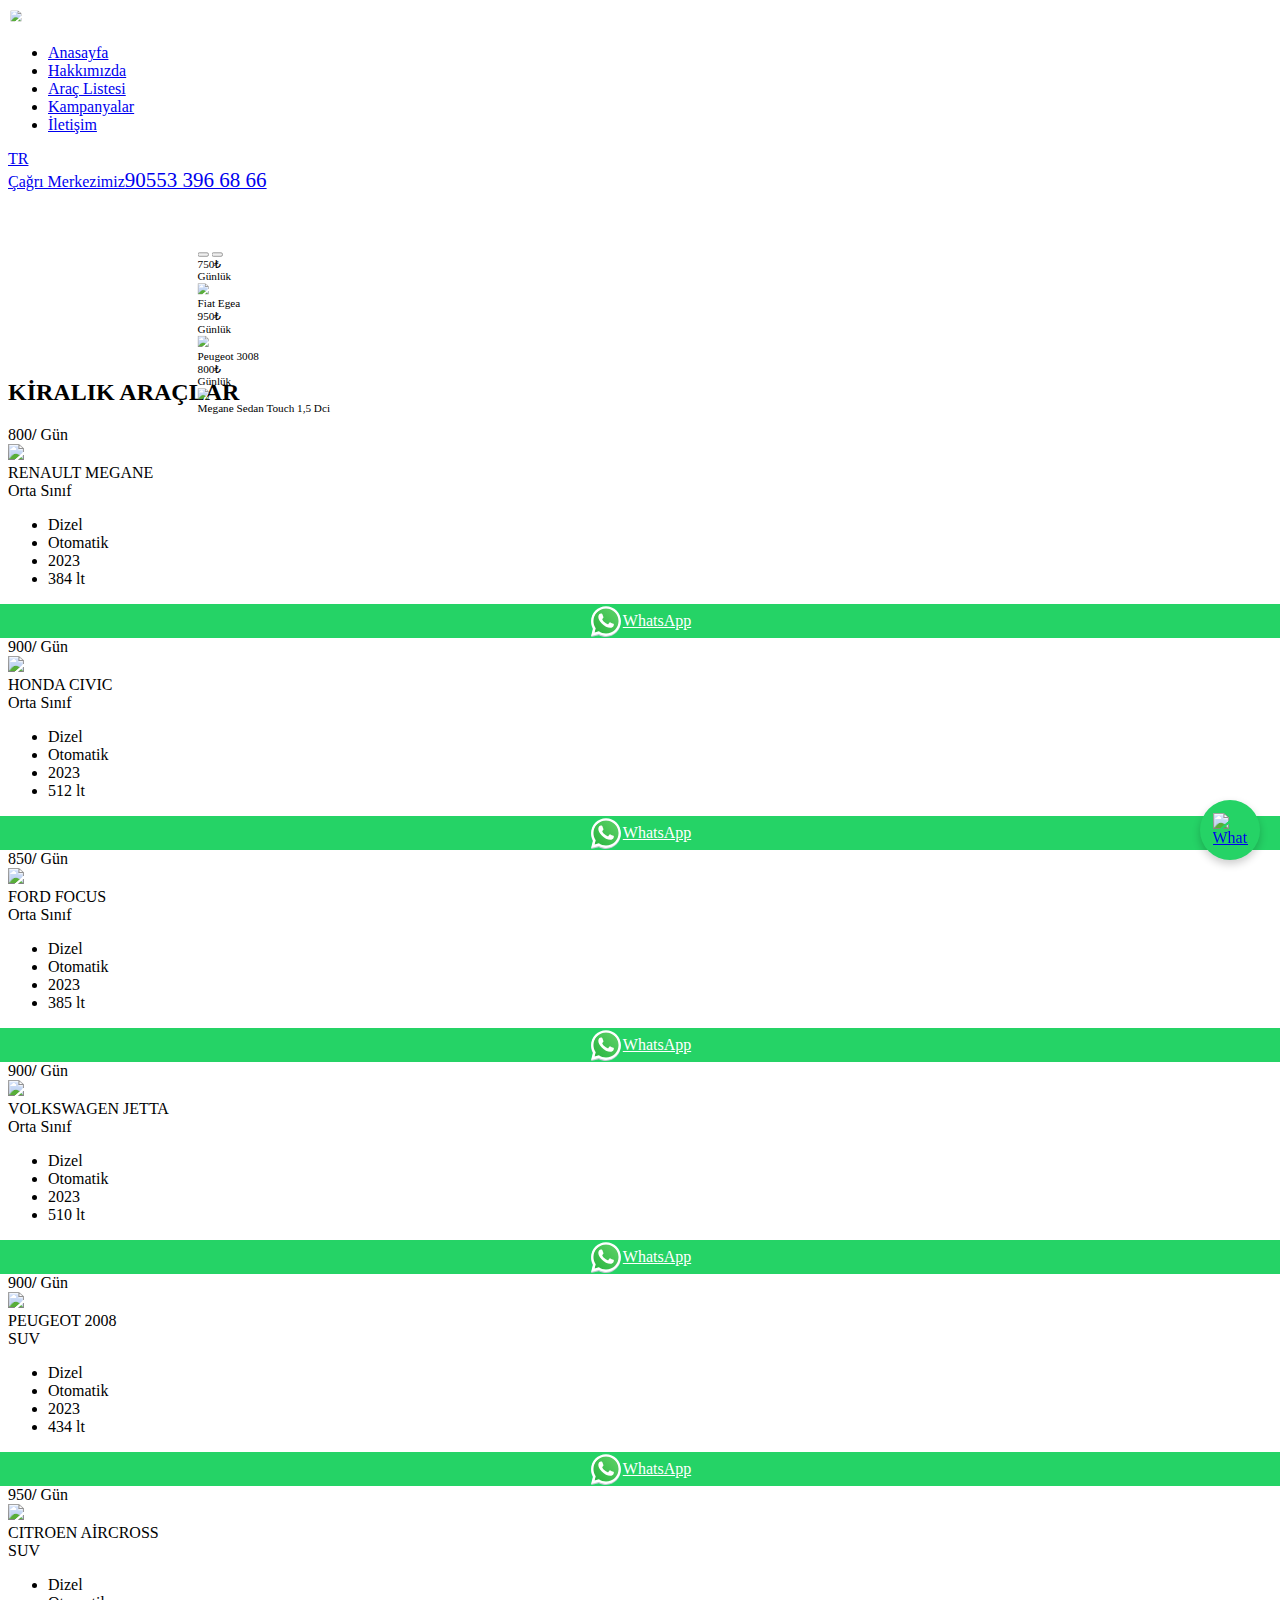
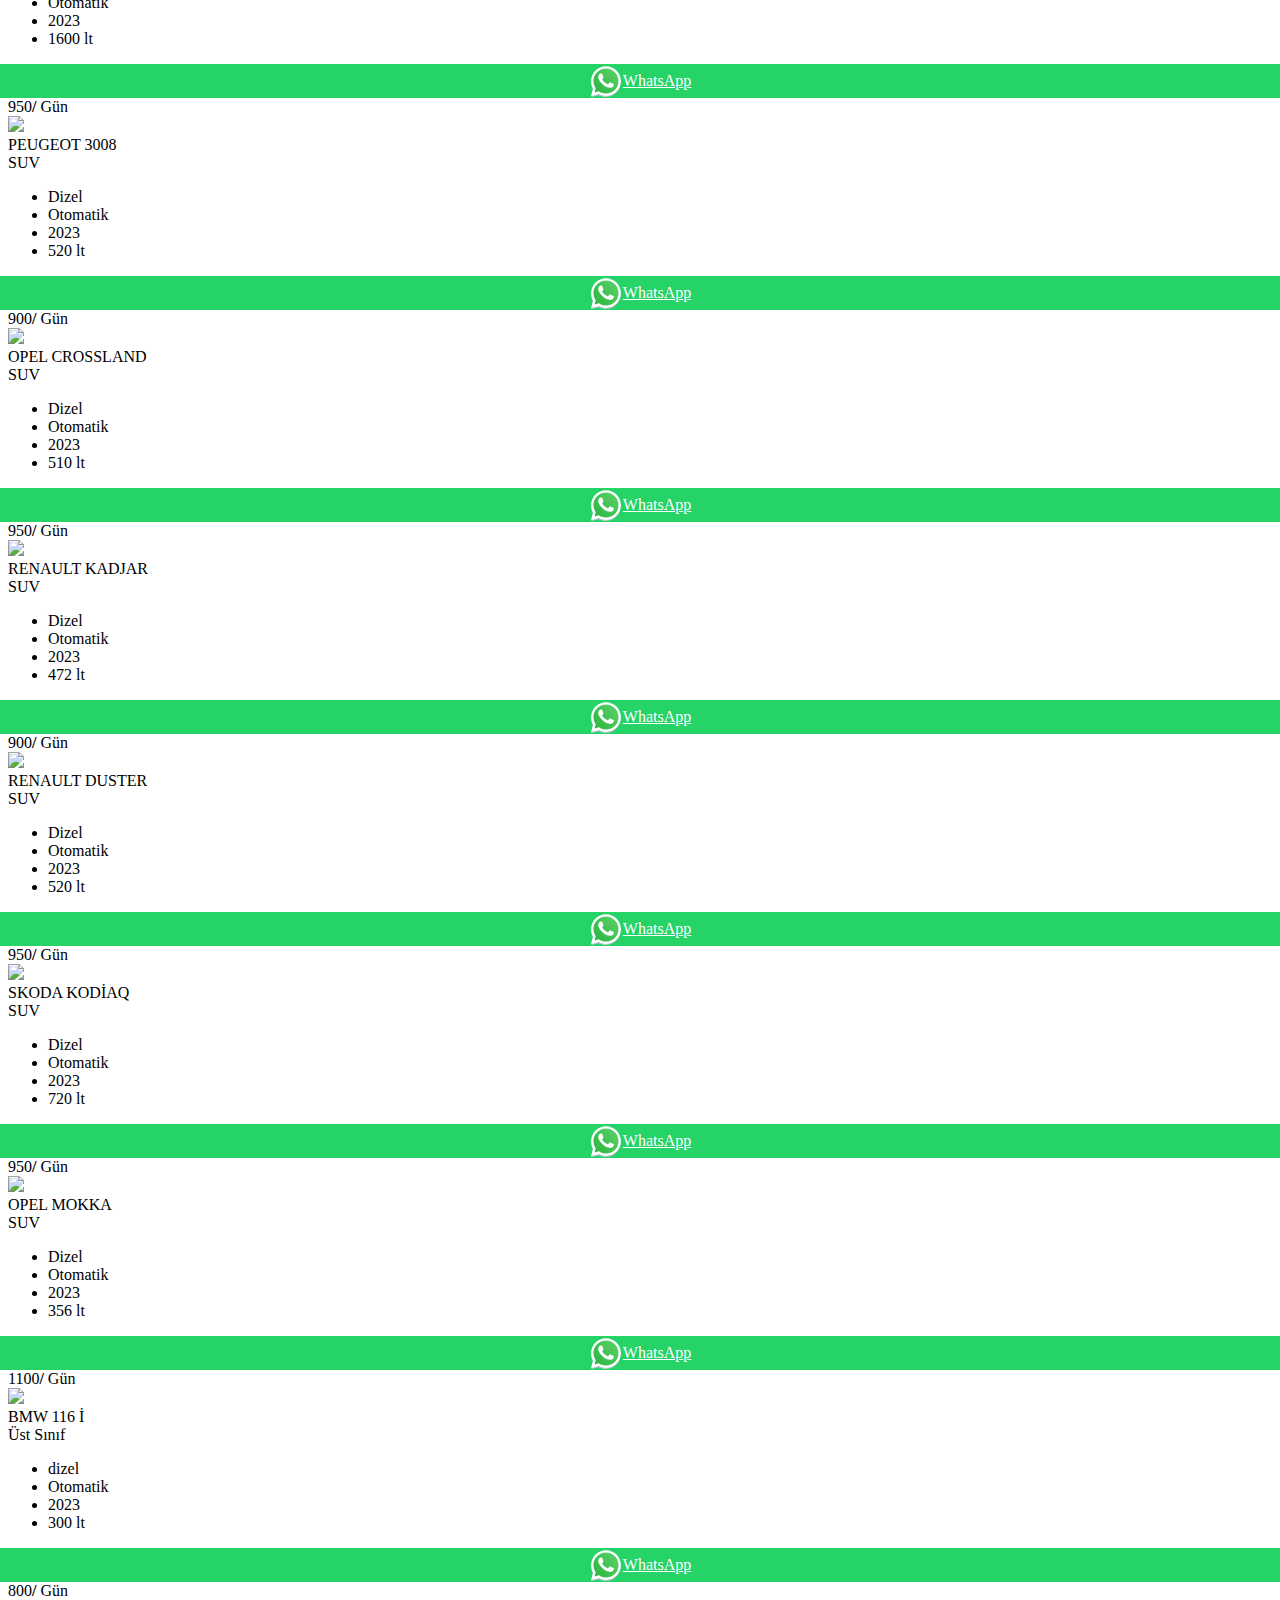
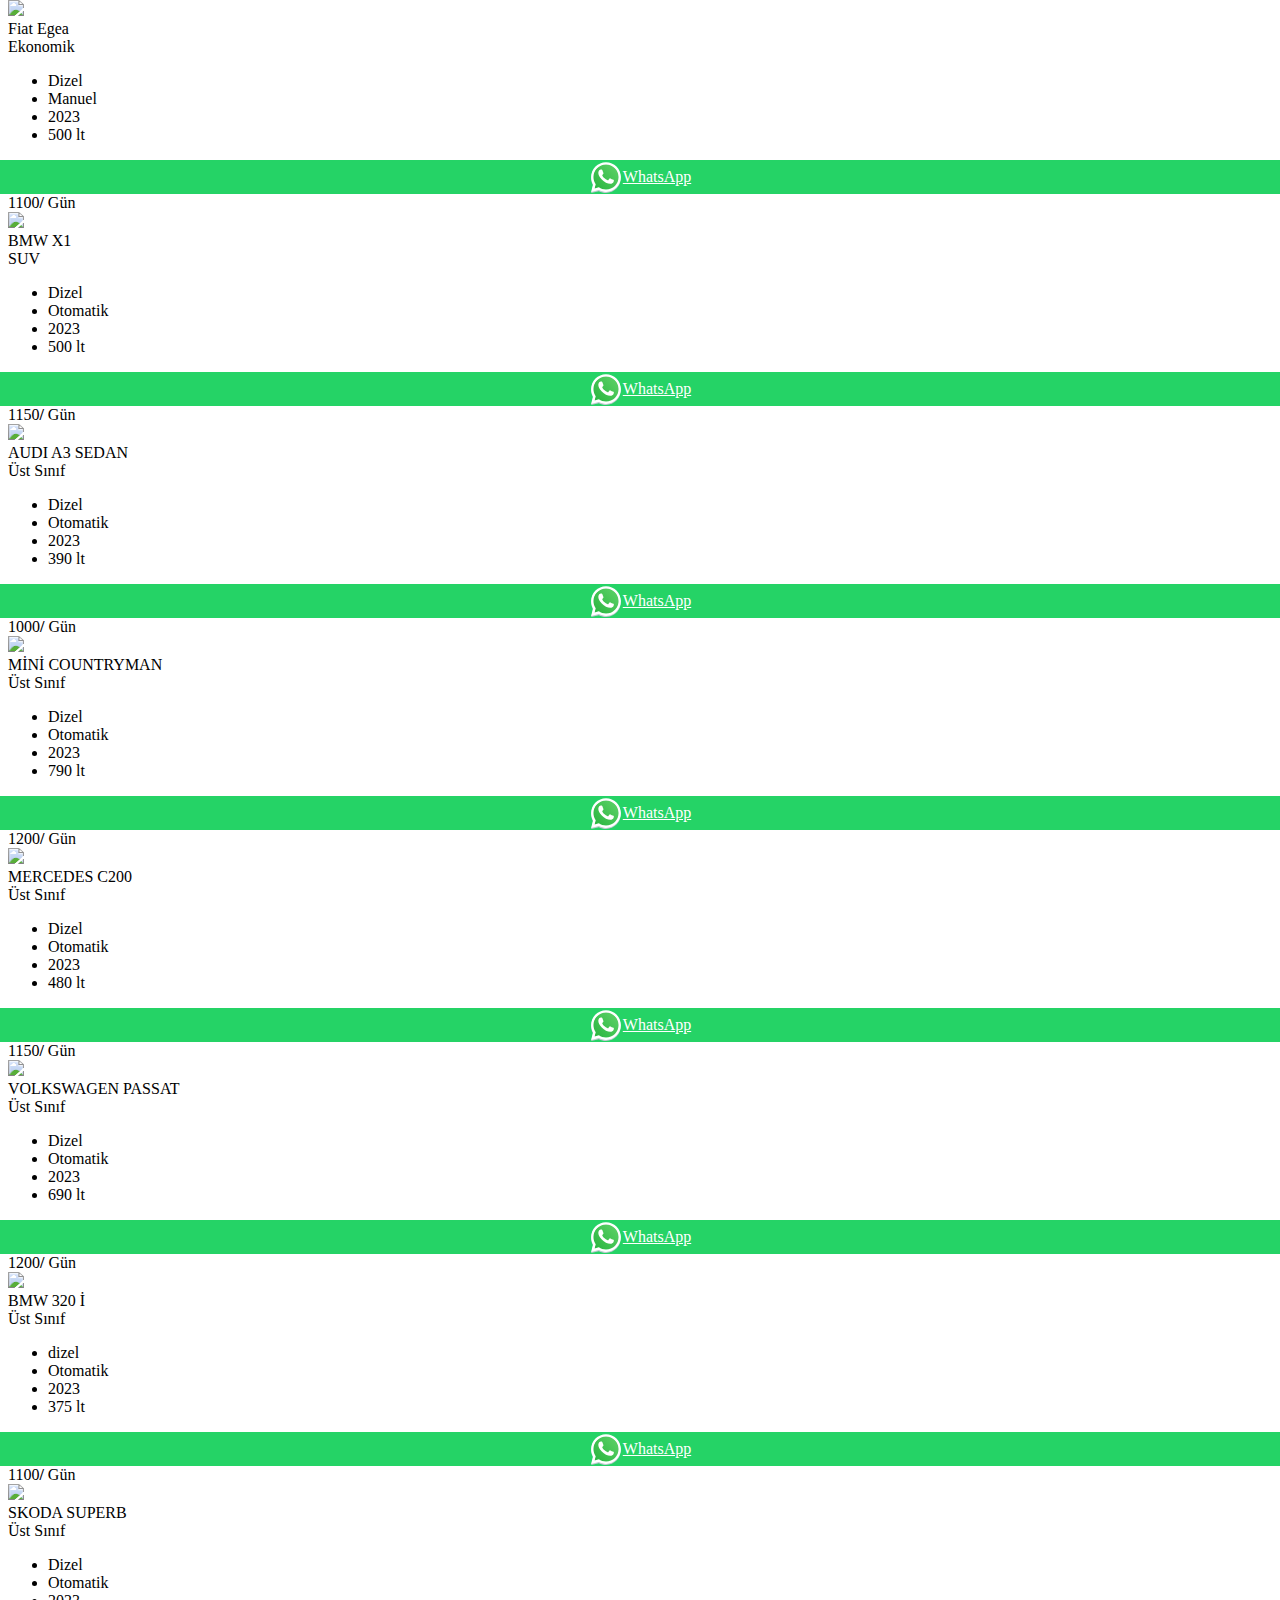
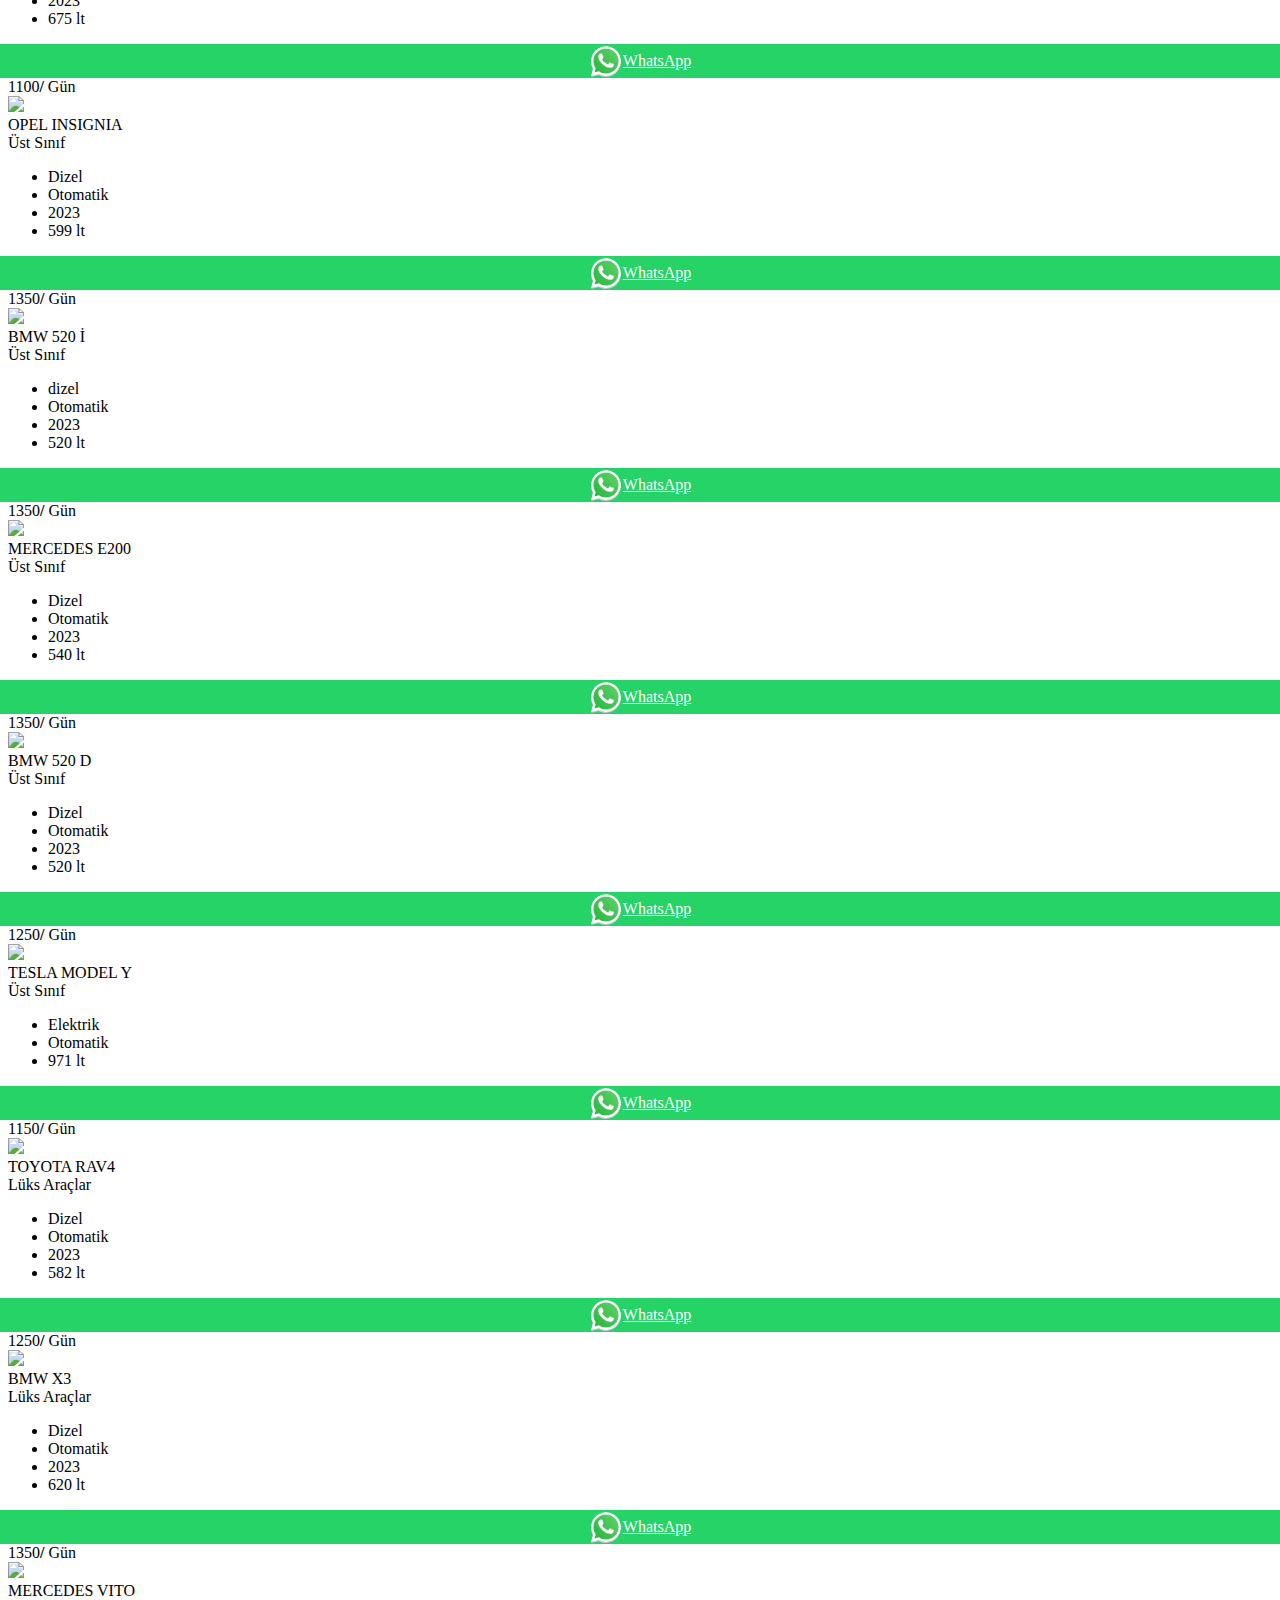
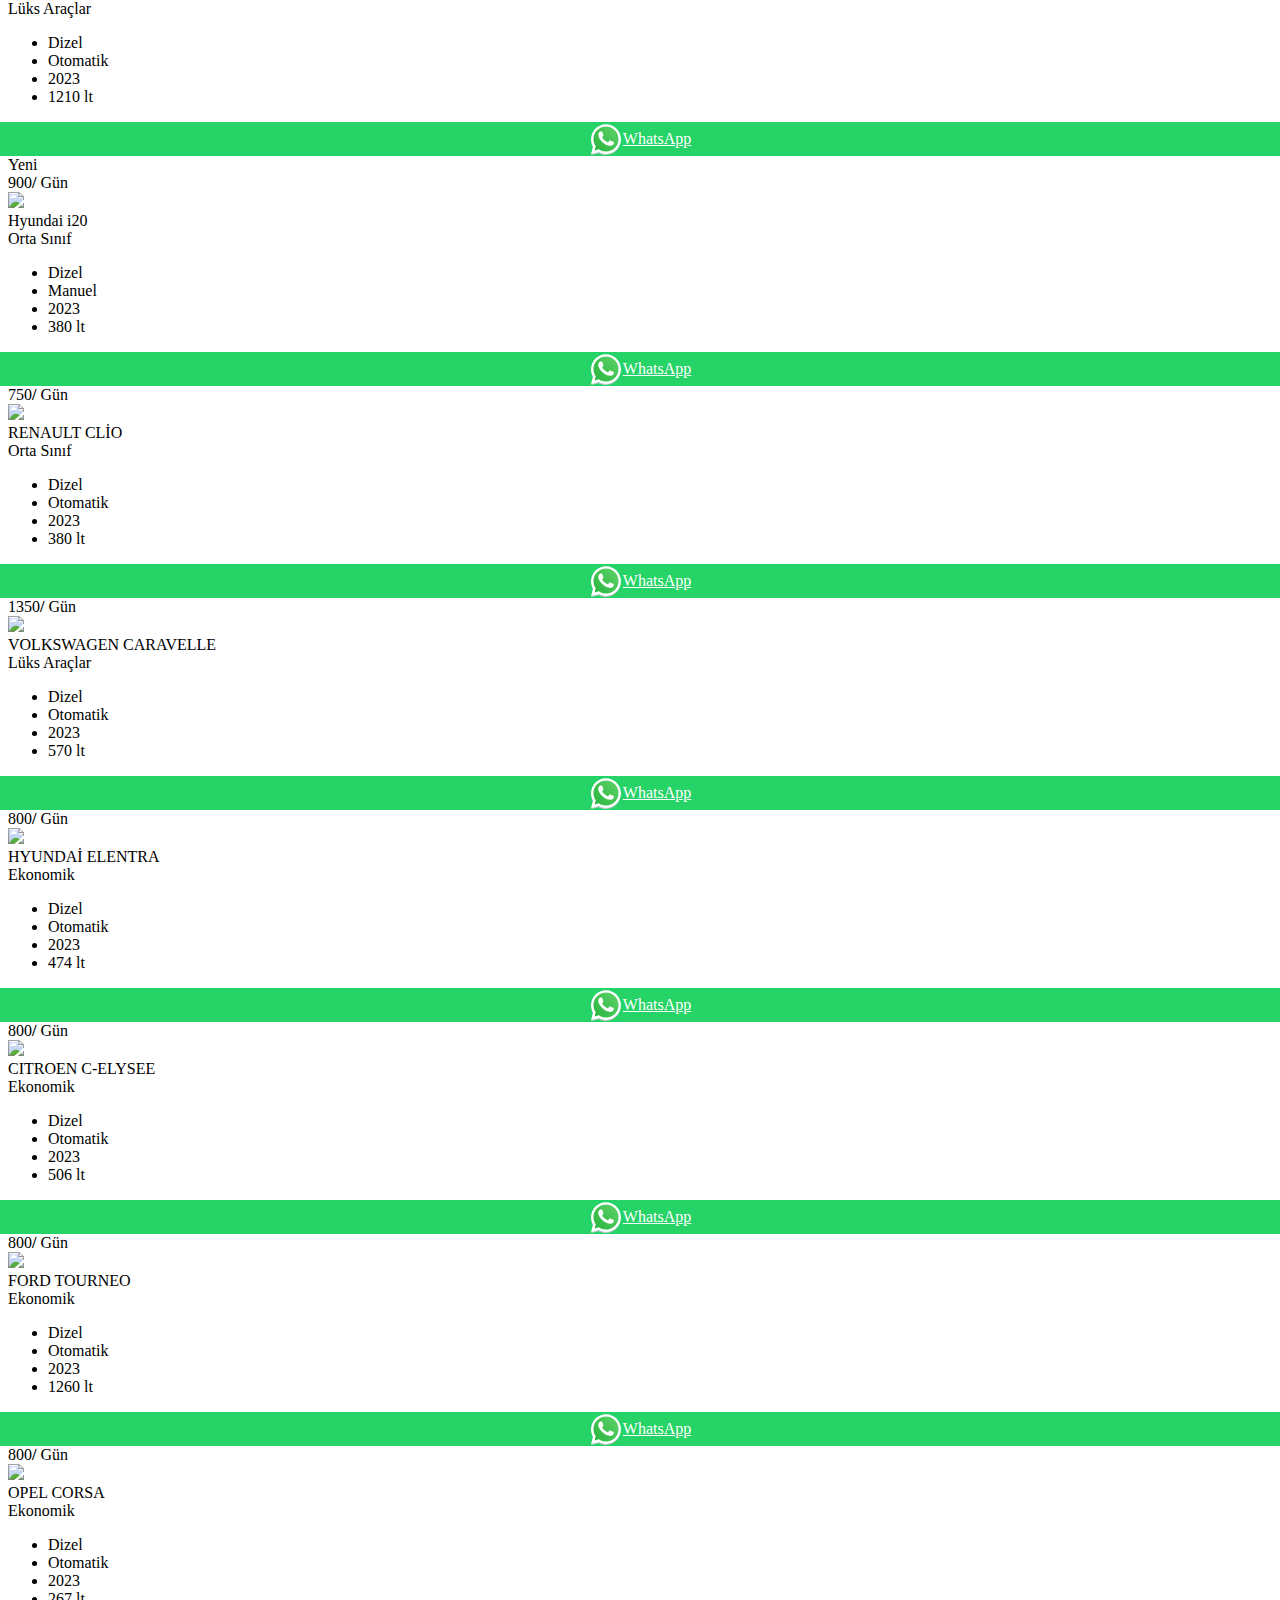
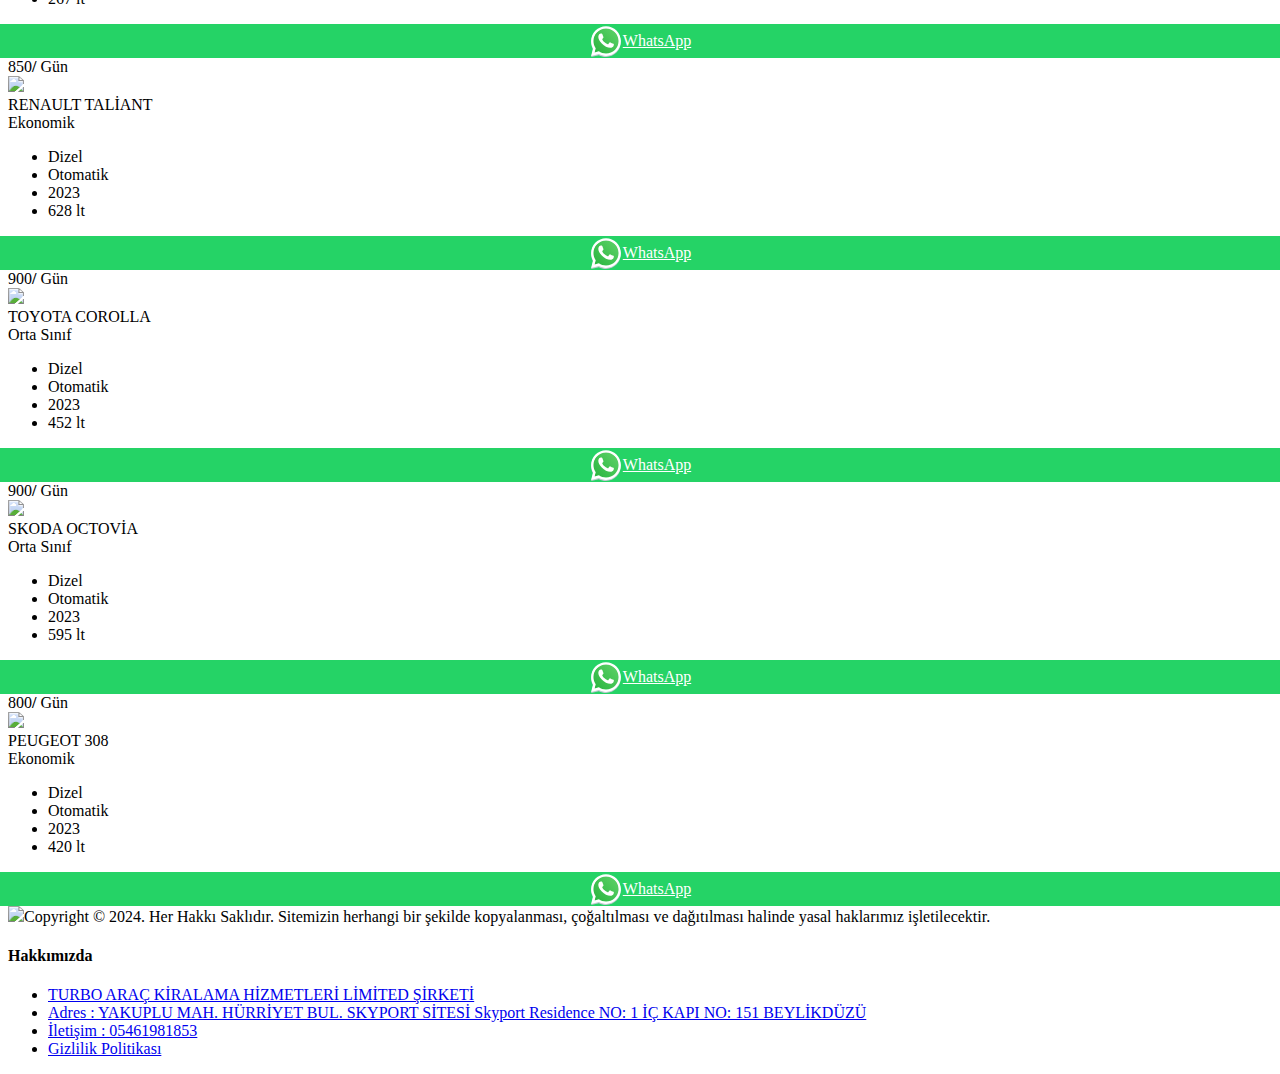
==== index.html @ a3cb2aff "Add files via upload" ====
﻿

<!DOCTYPE html>
<html lang="tr" xmlns="http://www.w3.org/1999/xhtml">

<meta http-equiv="content-type" content="text/html;charset=UTF-8">
<meta http-equiv="content-type" content="text/html;charset=UTF-8">

<head>
    <base>
    <meta charset="utf-8">
    <meta http-equiv="X-UA-Compatible" content="IE=edge">
    <meta name="robots" content="index,follow">
    <meta name="viewport" content="width=device-width, initial-scale=1">
    <title>
        Turbo Filo | Araç Kiralama </title>
    <meta name="description" content="Oto Kiralama İnternet Sitesi">
    <meta name="keywords" content="rentacar">
    <meta property="og:title" content="RENT'A CAR FİLO">
    <meta property="og:description" content="Oto Kiralama İnternet Sitesi">
    <meta property="og:image" content="">
    <meta name="author" content="Rent A Car">
    <meta name="Abstract" content="Rent A Car">
    <meta name="Copyright" content="Copyright © 2024. Her Hakkı Saklıdır. Sitemizin herhangi bir şekilde kopyalanması, çoğaltılması ve dağıtılması halinde yasal haklarımız işletilecektir.">
    <link rel="shortcut icon" href="tema/rentacar/uploads/favicon/rentacar_fav.html">

    <link rel="stylesheet" href="tema/rentacar/assets/css/main.css">
    <link rel="stylesheet" href="tema/rentacar/assets/css/alt.css">
    <script src="tema/rentacar/assets/js/main.js"></script>
    <script src="tema/rentacar/assets/js/app.js"></script>

    <link rel="stylesheet" href="tema/rentacar/assets/css/sweetalert2.min.css">
    <script src="tema/rentacar/assets/js/sweetalert2.all.min.js"></script>
    <script src="tema/rentacar/assets/js/sweetalert2.min.js"></script>
	
	<style>
        /* WhatsApp butonunun stil ayarları */
        .whatsapp-icon {
            position: fixed; /* Sayfanın üzerinde sabit kalır */
            bottom: 40px;    /* Sayfanın altından 20px yukarıda */
            right: 20px;     /* Sayfanın sağından 20px içeride */
            width: 60px;     /* Buton genişliği */
            height: 60px;    /* Buton yüksekliği */
            background-color: #25D366; /* WhatsApp yeşili */
            border-radius: 50%; /* Butonu daire yapmak için */
            display: flex;
            align-items: center;
            justify-content: center;
            box-shadow: 0 4px 8px rgba(0, 0, 0, 0.2); /* Hafif gölge efekti */
            z-index: 1000; /* Diğer öğelerin üstünde görünmesini sağlar */
        }

        .whatsapp-icon img {
            width: 35px; /* İkon boyutu */
            height: 35px;
        }

        .whatsapp-icon:hover {
            background-color: #128C7E; /* Hover efekti */
            cursor: pointer;
        }
    </style>
	
	
</head>

<body>
<a href="https://api.whatsapp.com/send?phone=+905533966866&text=Merhaba+Kiralık+Araçlar+Hakkında+Bilgi+Almak+İstiyorum." target="_blank" class="whatsapp-icon" title="WhatsApp ile iletişime geçin">
        <img src="wikipedia/commons/6/6b/WhatsApp.svg" alt="WhatsApp">
    </a>
    <header class="site-head">
        <div class="container">
            <div class="row">
                <div class="col-lg-3 col-md-2">
                    <div class="left-block block">
                        <div class="menu-btn visible-xs visible-sm">
                            <span class="line"></span>
                            <span class="line"></span>
                            <span class="line"></span>
                        </div>
                        <div class="logo">
                            <a href="index.php.html">
                                <img style="transform:scale(0.7);" src="tema/rentacar/uploads/logo/rentacar_logo.png">
                            </a>
                        </div>
                    </div>
                </div>
                <div class="col-lg-9 col-md-10">
                    <div class="right-block block">
                        <div class="menu">
                            <nav class="navbar-collapse" id="navbarNavDropdown">
                                <ul class="navbar-nav">
                                    <li>
                                        <a href="index.php.html">Anasayfa </a>
                                    </li>
                                    <li>
                                        <a href="hakkimizda.php.html">Hakkımızda </a>
                                    </li>
                                    <li>
                                        <a href="arac-listesi.php.html">Araç Listesi </a>
                                    </li>
                                    <li>
                                        <a href="kampanyalar.php.html">Kampanyalar </a>
                                    </li>
                                    <li>
                                        <a href="https://api.whatsapp.com/send?phone=+905533966866&text=Merhaba+Kiralık+Araçlar+Hakkında+Bilgi+Almak+İstiyorum.">İletişim </a>
                                    </li>
                                </ul>
                            </nav>
                        </div>
                        <div class="contact-us">
                            <div class="dil">

                                <a class="langLink dildegis" href="javascript:;" data-id="1">
                                    TR </a>

                            </div>
                            <a href="https://api.whatsapp.com/send?phone=+905533966866&text=Merhaba+Kiralık+Araçlar+Hakkında+Bilgi+Almak+İstiyorum."><span class="label-text" style="text-align:center">Çağrı Merkezimiz</span><span class="label-value" style="font-size:21px !important">90553 396 68 66</span></a>
                        </div>
                    </div>
                </div>
            </div>
        </div>
    </header>
    <section class="home-content">
        <div class="box-group box-group-1" style="transform:scale(0.7);">
        </div>

        <div class="box-group box-group-2" style="margin-bottom:0px;transform: scale(0.7);padding-top:18px;">
            <div class="container">
                <div class="row">
                    <div class="col-md-12">
                        <div class="car-slider-button">
                            <button type="button" data-direction="prev" class="btn btn-link"><i class="fa fa-angle-left"></i></button>
                            <button type="button" data-direction="next" class="btn btn-link"><i class="fa fa-angle-right"></i></button>
                        </div>
                    </div>
                    <div class="col-md-12">
                        <div class="car-slider" data-auto="next">
                            <div class="item before before-1">
                                <div class="campaign-price">
                                    <div class="label-value">750₺</div>
                                    <div class="label-text">Günlük</div>
                                </div><a href="https://api.whatsapp.com/send?phone=+905533966866&text=Merhaba+Fiat+Egea+Ara%c3%a7+Kiralamak+%c4%b0stiyorum."><img src="tema/rentacar/uploads/slider/egea_1.png"></a>
                                <div class="campaign-title">Fiat Egea</div>
                            </div>
                            <div class="item before animate">
                                <div class="campaign-price">
                                    <div class="label-value">950₺</div>
                                    <div class="label-text">Günlük</div>
                                </div><a href="https://api.whatsapp.com/send?phone=+905533966866&text=Merhaba+Peugeot+3008+Ara%c3%a7+Kiralamak+%c4%b0stiyorum."><img src="tema/rentacar/uploads/slider/peugeot-3008-74816-k.png"></a>
                                <div class="campaign-title">Peugeot 3008</div>
                            </div>
                            <div class="item active animate">
                                <div class="campaign-price">
                                    <div class="label-value">800₺</div>
                                    <div class="label-text">Günlük</div>
                                </div><a href="https://api.whatsapp.com/send?phone=+905533966866&text=Merhaba+Renault+Megane+Ara%c3%a7+Kiralamak+%c4%b0stiyorum."><img src="tema/rentacar/uploads/slider/megane-sedan-touch-1-5-dci-72311-k.png"></a>
                                <div class="campaign-title">Megane Sedan Touch 1,5 Dci</div>
                            </div>
                        </div>
                    </div>
                </div>
            </div>
        </div>
        <div class="box-group box-group-3" style="margin-top:-95px;">
            <div class="box-group-head" style="margin-bottom:0px;">
                <h2><span>KİRALIK ARAÇLAR</span></h2>
            </div>
            <div class="box-group-body">
                <div class="container">
                    <div class="car-list">
                        <div class="row">
                            <div class="col-md-4 col-sm-6">
                                <div class="item">
                                    <div class="price-box">
                                        <span class="price-value"><i class="fa fa-try"></i> 800</span><span class="price-text"><b>/</b> Gün</span>
                                    </div>
                                    <div class="image-box"><a href="https://api.whatsapp.com/send?phone=+905533966866&text=Merhaba+Renault+Megane+Ara%c3%a7+Kiralamak+%c4%b0stiyorum."><img src="tema/rentacar/uploads/araclar/megane.png" data-height="200"></a>
                                    </div>
                                    <div class="car-info">
                                        <div class="car-name">RENAULT MEGANE</div>
                                        <div class="car-class">Orta Sınıf </div>
                                    </div>
                                    <div class="car-option-list">
                                        <ul>
                                            <li><i class="fa fa-battery-three-quarters"></i><span>Dizel</span></li>
                                            <li><i class="fa fa-tachometer"></i><span>Otomatik</span></li>
                                            <li><i class="fa fa-recycle"></i><span>2023</span></li>
                                            <li><i class="fa fa-suitcase"></i><span>384 lt</span></li>
                                        </ul>
                                    </div>
                                    <div style="display:flex;align-items:center;justify-content:space-between;margin:0 -10px;">
                                        <!-- Soldaki arama butonu -->
                                        

                                        <div class="action-btn" style="width:100%;flex: 0 0 100%;">
                                            <a href="https://api.whatsapp.com/send?phone=+905533966866&text=Merhaba, Renault Megan Aracınızı Kiralamak İstiyorum." class="btn btn-primary-o" style="min-width:unset;width:100%;background-color:#25D366;color:white;text-align:center;display:flex;align-items:center;justify-content:center;">
                                                <svg width="34px" height="34px" viewbox="0 0 32 32" fill="none" xmlns="http://www.w3.org/2000/svg">
                                                    <g id="SVGRepo_bgCarrier" stroke-width="0"></g>
                                                    <g id="SVGRepo_tracerCarrier" stroke-linecap="round" stroke-linejoin="round" stroke="#CCCCCC" stroke-width="1.7920000000000003"></g>
                                                    <g id="SVGRepo_iconCarrier">
                                                        <path fill-rule="evenodd" clip-rule="evenodd" d="M16 31C23.732 31 30 24.732 30 17C30 9.26801 23.732 3 16 3C8.26801 3 2 9.26801 2 17C2 19.5109 2.661 21.8674 3.81847 23.905L2 31L9.31486 29.3038C11.3014 30.3854 13.5789 31 16 31ZM16 28.8462C22.5425 28.8462 27.8462 23.5425 27.8462 17C27.8462 10.4576 22.5425 5.15385 16 5.15385C9.45755 5.15385 4.15385 10.4576 4.15385 17C4.15385 19.5261 4.9445 21.8675 6.29184 23.7902L5.23077 27.7692L9.27993 26.7569C11.1894 28.0746 13.5046 28.8462 16 28.8462Z" fill="#BFC8D0"></path>
                                                        <path d="M28 16C28 22.6274 22.6274 28 16 28C13.4722 28 11.1269 27.2184 9.19266 25.8837L5.09091 26.9091L6.16576 22.8784C4.80092 20.9307 4 18.5589 4 16C4 9.37258 9.37258 4 16 4C22.6274 4 28 9.37258 28 16Z" fill="url(#paint0_linear_87_7264)"></path>
                                                        <path fill-rule="evenodd" clip-rule="evenodd" d="M16 30C23.732 30 30 23.732 30 16C30 8.26801 23.732 2 16 2C8.26801 2 2 8.26801 2 16C2 18.5109 2.661 20.8674 3.81847 22.905L2 30L9.31486 28.3038C11.3014 29.3854 13.5789 30 16 30ZM16 27.8462C22.5425 27.8462 27.8462 22.5425 27.8462 16C27.8462 9.45755 22.5425 4.15385 16 4.15385C9.45755 4.15385 4.15385 9.45755 4.15385 16C4.15385 18.5261 4.9445 20.8675 6.29184 22.7902L5.23077 26.7692L9.27993 25.7569C11.1894 27.0746 13.5046 27.8462 16 27.8462Z" fill="white"></path>
                                                        <path d="M12.5 9.49989C12.1672 8.83131 11.6565 8.8905 11.1407 8.8905C10.2188 8.8905 8.78125 9.99478 8.78125 12.05C8.78125 13.7343 9.52345 15.578 12.0244 18.3361C14.438 20.9979 17.6094 22.3748 20.2422 22.3279C22.875 22.2811 23.4167 20.0154 23.4167 19.2503C23.4167 18.9112 23.2062 18.742 23.0613 18.696C22.1641 18.2654 20.5093 17.4631 20.1328 17.3124C19.7563 17.1617 19.5597 17.3656 19.4375 17.4765C19.0961 17.8018 18.4193 18.7608 18.1875 18.9765C17.9558 19.1922 17.6103 19.083 17.4665 19.0015C16.9374 18.7892 15.5029 18.1511 14.3595 17.0426C12.9453 15.6718 12.8623 15.2001 12.5959 14.7803C12.3828 14.4444 12.5392 14.2384 12.6172 14.1483C12.9219 13.7968 13.3426 13.254 13.5313 12.9843C13.7199 12.7145 13.5702 12.305 13.4803 12.05C13.0938 10.953 12.7663 10.0347 12.5 9.49989Z" fill="white"></path>
                                                        <defs>
                                                            <lineargradient id="paint0_linear_87_7264" x1="26.5" y1="7" x2="4" y2="28" gradientunits="userSpaceOnUse">
                                                                <stop stop-color="#5BD066"></stop>
                                                                <stop offset="1" stop-color="#27B43E"></stop>
                                                            </lineargradient>
                                                        </defs>
                                                    </g>
                                                </svg>
                                                WhatsApp
                                            </a>
                                        </div>
                                    </div>

                                </div>
                            </div>
                            <div class="col-md-4 col-sm-6">
                                <div class="item">
                                    <div class="price-box">
                                        <span class="price-value"> <i class="fa fa-try"></i> 900</span><span class="price-text"><b>/</b> Gün</span>
                                    </div>
                                    <div class="image-box"><a href="https://api.whatsapp.com/send?phone=+905533966866&text=Merhaba+Honda+Civic+Ara%c3%a7+Kiralamak+%c4%b0stiyorum."><img src="tema/rentacar/uploads/araclar/civic.png" data-height="200"></a>
                                    </div>
                                    <div class="car-info">
                                        <div class="car-name">HONDA CIVIC</div>
                                        <div class="car-class">Orta Sınıf </div>
                                    </div>
                                    <div class="car-option-list">
                                        <ul>
                                            <li><i class="fa fa-battery-three-quarters"></i><span>Dizel</span></li>
                                            <li><i class="fa fa-tachometer"></i><span>Otomatik</span></li>
                                            <li><i class="fa fa-recycle"></i><span>2023</span></li>
                                            <li><i class="fa fa-suitcase"></i><span>512 lt</span></li>
                                        </ul>
                                    </div>
                                    <div style="display:flex;align-items:center;justify-content:space-between;margin:0 -10px;">
                                        <!-- Soldaki arama butonu -->
                                        

                                        <div class="action-btn" style="width:100%;flex: 0 0 100%;">
                                            <a href="https://api.whatsapp.com/send?phone=+905533966866&text=Merhaba, Honda Civic Aracınızı Kiralamak İstiyorum." class="btn btn-primary-o" style="min-width:unset;width:100%;background-color:#25D366;color:white;text-align:center;display:flex;align-items:center;justify-content:center;">
                                                <svg width="34px" height="34px" viewbox="0 0 32 32" fill="none" xmlns="http://www.w3.org/2000/svg">
                                                    <g id="SVGRepo_bgCarrier" stroke-width="0"></g>
                                                    <g id="SVGRepo_tracerCarrier" stroke-linecap="round" stroke-linejoin="round" stroke="#CCCCCC" stroke-width="1.7920000000000003"></g>
                                                    <g id="SVGRepo_iconCarrier">
                                                        <path fill-rule="evenodd" clip-rule="evenodd" d="M16 31C23.732 31 30 24.732 30 17C30 9.26801 23.732 3 16 3C8.26801 3 2 9.26801 2 17C2 19.5109 2.661 21.8674 3.81847 23.905L2 31L9.31486 29.3038C11.3014 30.3854 13.5789 31 16 31ZM16 28.8462C22.5425 28.8462 27.8462 23.5425 27.8462 17C27.8462 10.4576 22.5425 5.15385 16 5.15385C9.45755 5.15385 4.15385 10.4576 4.15385 17C4.15385 19.5261 4.9445 21.8675 6.29184 23.7902L5.23077 27.7692L9.27993 26.7569C11.1894 28.0746 13.5046 28.8462 16 28.8462Z" fill="#BFC8D0"></path>
                                                        <path d="M28 16C28 22.6274 22.6274 28 16 28C13.4722 28 11.1269 27.2184 9.19266 25.8837L5.09091 26.9091L6.16576 22.8784C4.80092 20.9307 4 18.5589 4 16C4 9.37258 9.37258 4 16 4C22.6274 4 28 9.37258 28 16Z" fill="url(#paint0_linear_87_7264)"></path>
                                                        <path fill-rule="evenodd" clip-rule="evenodd" d="M16 30C23.732 30 30 23.732 30 16C30 8.26801 23.732 2 16 2C8.26801 2 2 8.26801 2 16C2 18.5109 2.661 20.8674 3.81847 22.905L2 30L9.31486 28.3038C11.3014 29.3854 13.5789 30 16 30ZM16 27.8462C22.5425 27.8462 27.8462 22.5425 27.8462 16C27.8462 9.45755 22.5425 4.15385 16 4.15385C9.45755 4.15385 4.15385 9.45755 4.15385 16C4.15385 18.5261 4.9445 20.8675 6.29184 22.7902L5.23077 26.7692L9.27993 25.7569C11.1894 27.0746 13.5046 27.8462 16 27.8462Z" fill="white"></path>
                                                        <path d="M12.5 9.49989C12.1672 8.83131 11.6565 8.8905 11.1407 8.8905C10.2188 8.8905 8.78125 9.99478 8.78125 12.05C8.78125 13.7343 9.52345 15.578 12.0244 18.3361C14.438 20.9979 17.6094 22.3748 20.2422 22.3279C22.875 22.2811 23.4167 20.0154 23.4167 19.2503C23.4167 18.9112 23.2062 18.742 23.0613 18.696C22.1641 18.2654 20.5093 17.4631 20.1328 17.3124C19.7563 17.1617 19.5597 17.3656 19.4375 17.4765C19.0961 17.8018 18.4193 18.7608 18.1875 18.9765C17.9558 19.1922 17.6103 19.083 17.4665 19.0015C16.9374 18.7892 15.5029 18.1511 14.3595 17.0426C12.9453 15.6718 12.8623 15.2001 12.5959 14.7803C12.3828 14.4444 12.5392 14.2384 12.6172 14.1483C12.9219 13.7968 13.3426 13.254 13.5313 12.9843C13.7199 12.7145 13.5702 12.305 13.4803 12.05C13.0938 10.953 12.7663 10.0347 12.5 9.49989Z" fill="white"></path>
                                                        <defs>
                                                            <lineargradient id="paint0_linear_87_7264" x1="26.5" y1="7" x2="4" y2="28" gradientunits="userSpaceOnUse">
                                                                <stop stop-color="#5BD066"></stop>
                                                                <stop offset="1" stop-color="#27B43E"></stop>
                                                            </lineargradient>
                                                        </defs>
                                                    </g>
                                                </svg>
                                                WhatsApp
                                            </a>
                                        </div>
                                    </div>

                                </div>
                            </div>
                            <div class="col-md-4 col-sm-6">
                                <div class="item">
                                    <div class="price-box">
                                        <span class="price-value"> <i class="fa fa-try"></i> 850</span><span class="price-text"><b>/</b> Gün</span>
                                    </div>
                                    <div class="image-box"><a href="https://api.whatsapp.com/send?phone=+905533966866&text=Merhaba+Ford+Focus+Ara%c3%a7+Kiralamak+%c4%b0stiyorum."><img src="tema/rentacar/uploads/araclar/focus.png" data-height="200"></a>
                                    </div>
                                    <div class="car-info">
                                        <div class="car-name">FORD FOCUS</div>
                                        <div class="car-class">Orta Sınıf </div>
                                    </div>
                                    <div class="car-option-list">
                                        <ul>
                                            <li><i class="fa fa-battery-three-quarters"></i><span>Dizel</span></li>
                                            <li><i class="fa fa-tachometer"></i><span>Otomatik</span></li>
                                            <li><i class="fa fa-recycle"></i><span>2023</span></li>
                                            <li><i class="fa fa-suitcase"></i><span>385 lt</span></li>
                                        </ul>
                                    </div>
                                    <div style="display:flex;align-items:center;justify-content:space-between;margin:0 -10px;">
                                        <!-- Soldaki arama butonu -->
                                        

                                        <div class="action-btn" style="width:100%;flex: 0 0 100%;">
                                            <a href="https://api.whatsapp.com/send?phone=+905533966866&text=Merhaba, Ford Focus Aracınızı Kiralamak İstiyorum." class="btn btn-primary-o" style="min-width:unset;width:100%;background-color:#25D366;color:white;text-align:center;display:flex;align-items:center;justify-content:center;">
                                                <svg width="34px" height="34px" viewbox="0 0 32 32" fill="none" xmlns="http://www.w3.org/2000/svg">
                                                    <g id="SVGRepo_bgCarrier" stroke-width="0"></g>
                                                    <g id="SVGRepo_tracerCarrier" stroke-linecap="round" stroke-linejoin="round" stroke="#CCCCCC" stroke-width="1.7920000000000003"></g>
                                                    <g id="SVGRepo_iconCarrier">
                                                        <path fill-rule="evenodd" clip-rule="evenodd" d="M16 31C23.732 31 30 24.732 30 17C30 9.26801 23.732 3 16 3C8.26801 3 2 9.26801 2 17C2 19.5109 2.661 21.8674 3.81847 23.905L2 31L9.31486 29.3038C11.3014 30.3854 13.5789 31 16 31ZM16 28.8462C22.5425 28.8462 27.8462 23.5425 27.8462 17C27.8462 10.4576 22.5425 5.15385 16 5.15385C9.45755 5.15385 4.15385 10.4576 4.15385 17C4.15385 19.5261 4.9445 21.8675 6.29184 23.7902L5.23077 27.7692L9.27993 26.7569C11.1894 28.0746 13.5046 28.8462 16 28.8462Z" fill="#BFC8D0"></path>
                                                        <path d="M28 16C28 22.6274 22.6274 28 16 28C13.4722 28 11.1269 27.2184 9.19266 25.8837L5.09091 26.9091L6.16576 22.8784C4.80092 20.9307 4 18.5589 4 16C4 9.37258 9.37258 4 16 4C22.6274 4 28 9.37258 28 16Z" fill="url(#paint0_linear_87_7264)"></path>
                                                        <path fill-rule="evenodd" clip-rule="evenodd" d="M16 30C23.732 30 30 23.732 30 16C30 8.26801 23.732 2 16 2C8.26801 2 2 8.26801 2 16C2 18.5109 2.661 20.8674 3.81847 22.905L2 30L9.31486 28.3038C11.3014 29.3854 13.5789 30 16 30ZM16 27.8462C22.5425 27.8462 27.8462 22.5425 27.8462 16C27.8462 9.45755 22.5425 4.15385 16 4.15385C9.45755 4.15385 4.15385 9.45755 4.15385 16C4.15385 18.5261 4.9445 20.8675 6.29184 22.7902L5.23077 26.7692L9.27993 25.7569C11.1894 27.0746 13.5046 27.8462 16 27.8462Z" fill="white"></path>
                                                        <path d="M12.5 9.49989C12.1672 8.83131 11.6565 8.8905 11.1407 8.8905C10.2188 8.8905 8.78125 9.99478 8.78125 12.05C8.78125 13.7343 9.52345 15.578 12.0244 18.3361C14.438 20.9979 17.6094 22.3748 20.2422 22.3279C22.875 22.2811 23.4167 20.0154 23.4167 19.2503C23.4167 18.9112 23.2062 18.742 23.0613 18.696C22.1641 18.2654 20.5093 17.4631 20.1328 17.3124C19.7563 17.1617 19.5597 17.3656 19.4375 17.4765C19.0961 17.8018 18.4193 18.7608 18.1875 18.9765C17.9558 19.1922 17.6103 19.083 17.4665 19.0015C16.9374 18.7892 15.5029 18.1511 14.3595 17.0426C12.9453 15.6718 12.8623 15.2001 12.5959 14.7803C12.3828 14.4444 12.5392 14.2384 12.6172 14.1483C12.9219 13.7968 13.3426 13.254 13.5313 12.9843C13.7199 12.7145 13.5702 12.305 13.4803 12.05C13.0938 10.953 12.7663 10.0347 12.5 9.49989Z" fill="white"></path>
                                                        <defs>
                                                            <lineargradient id="paint0_linear_87_7264" x1="26.5" y1="7" x2="4" y2="28" gradientunits="userSpaceOnUse">
                                                                <stop stop-color="#5BD066"></stop>
                                                                <stop offset="1" stop-color="#27B43E"></stop>
                                                            </lineargradient>
                                                        </defs>
                                                    </g>
                                                </svg>
                                                WhatsApp
                                            </a>
                                        </div>
                                    </div>

                                </div>
                            </div>
                            <div class="col-md-4 col-sm-6">
                                <div class="item">
                                    <div class="price-box">
                                        <span class="price-value"> <i class="fa fa-try"></i> 900</span><span class="price-text"><b>/</b> Gün</span>
                                    </div>
                                    <div class="image-box"><a href="https://api.whatsapp.com/send?phone=+905533966866&text=Merhaba+Volkswagen+Jetta+Ara%c3%a7+Kiralamak+%c4%b0stiyorum."><img src="tema/rentacar/uploads/araclar/jetta.png" data-height="200"></a>
                                    </div>
                                    <div class="car-info">
                                        <div class="car-name">VOLKSWAGEN JETTA</div>
                                        <div class="car-class">Orta Sınıf </div>
                                    </div>
                                    <div class="car-option-list">
                                        <ul>
                                            <li><i class="fa fa-battery-three-quarters"></i><span>Dizel</span></li>
                                            <li><i class="fa fa-tachometer"></i><span>Otomatik</span></li>
                                            <li><i class="fa fa-recycle"></i><span>2023</span></li>
                                            <li><i class="fa fa-suitcase"></i><span>510 lt</span></li>
                                        </ul>
                                    </div>
                                    <div style="display:flex;align-items:center;justify-content:space-between;margin:0 -10px;">
                                        <!-- Soldaki arama butonu -->
                                        

                                        <div class="action-btn" style="width:100%;flex: 0 0 100%;">
                                            <a href="https://api.whatsapp.com/send?phone=+905533966866&text=Merhaba, Volkswagen Jetta Aracınızı Kiralamak İstiyorum." class="btn btn-primary-o" style="min-width:unset;width:100%;background-color:#25D366;color:white;text-align:center;display:flex;align-items:center;justify-content:center;">
                                                <svg width="34px" height="34px" viewbox="0 0 32 32" fill="none" xmlns="http://www.w3.org/2000/svg">
                                                    <g id="SVGRepo_bgCarrier" stroke-width="0"></g>
                                                    <g id="SVGRepo_tracerCarrier" stroke-linecap="round" stroke-linejoin="round" stroke="#CCCCCC" stroke-width="1.7920000000000003"></g>
                                                    <g id="SVGRepo_iconCarrier">
                                                        <path fill-rule="evenodd" clip-rule="evenodd" d="M16 31C23.732 31 30 24.732 30 17C30 9.26801 23.732 3 16 3C8.26801 3 2 9.26801 2 17C2 19.5109 2.661 21.8674 3.81847 23.905L2 31L9.31486 29.3038C11.3014 30.3854 13.5789 31 16 31ZM16 28.8462C22.5425 28.8462 27.8462 23.5425 27.8462 17C27.8462 10.4576 22.5425 5.15385 16 5.15385C9.45755 5.15385 4.15385 10.4576 4.15385 17C4.15385 19.5261 4.9445 21.8675 6.29184 23.7902L5.23077 27.7692L9.27993 26.7569C11.1894 28.0746 13.5046 28.8462 16 28.8462Z" fill="#BFC8D0"></path>
                                                        <path d="M28 16C28 22.6274 22.6274 28 16 28C13.4722 28 11.1269 27.2184 9.19266 25.8837L5.09091 26.9091L6.16576 22.8784C4.80092 20.9307 4 18.5589 4 16C4 9.37258 9.37258 4 16 4C22.6274 4 28 9.37258 28 16Z" fill="url(#paint0_linear_87_7264)"></path>
                                                        <path fill-rule="evenodd" clip-rule="evenodd" d="M16 30C23.732 30 30 23.732 30 16C30 8.26801 23.732 2 16 2C8.26801 2 2 8.26801 2 16C2 18.5109 2.661 20.8674 3.81847 22.905L2 30L9.31486 28.3038C11.3014 29.3854 13.5789 30 16 30ZM16 27.8462C22.5425 27.8462 27.8462 22.5425 27.8462 16C27.8462 9.45755 22.5425 4.15385 16 4.15385C9.45755 4.15385 4.15385 9.45755 4.15385 16C4.15385 18.5261 4.9445 20.8675 6.29184 22.7902L5.23077 26.7692L9.27993 25.7569C11.1894 27.0746 13.5046 27.8462 16 27.8462Z" fill="white"></path>
                                                        <path d="M12.5 9.49989C12.1672 8.83131 11.6565 8.8905 11.1407 8.8905C10.2188 8.8905 8.78125 9.99478 8.78125 12.05C8.78125 13.7343 9.52345 15.578 12.0244 18.3361C14.438 20.9979 17.6094 22.3748 20.2422 22.3279C22.875 22.2811 23.4167 20.0154 23.4167 19.2503C23.4167 18.9112 23.2062 18.742 23.0613 18.696C22.1641 18.2654 20.5093 17.4631 20.1328 17.3124C19.7563 17.1617 19.5597 17.3656 19.4375 17.4765C19.0961 17.8018 18.4193 18.7608 18.1875 18.9765C17.9558 19.1922 17.6103 19.083 17.4665 19.0015C16.9374 18.7892 15.5029 18.1511 14.3595 17.0426C12.9453 15.6718 12.8623 15.2001 12.5959 14.7803C12.3828 14.4444 12.5392 14.2384 12.6172 14.1483C12.9219 13.7968 13.3426 13.254 13.5313 12.9843C13.7199 12.7145 13.5702 12.305 13.4803 12.05C13.0938 10.953 12.7663 10.0347 12.5 9.49989Z" fill="white"></path>
                                                        <defs>
                                                            <lineargradient id="paint0_linear_87_7264" x1="26.5" y1="7" x2="4" y2="28" gradientunits="userSpaceOnUse">
                                                                <stop stop-color="#5BD066"></stop>
                                                                <stop offset="1" stop-color="#27B43E"></stop>
                                                            </lineargradient>
                                                        </defs>
                                                    </g>
                                                </svg>
                                                WhatsApp
                                            </a>
                                        </div>
                                    </div>

                                </div>
                            </div>
                            <div class="col-md-4 col-sm-6">
                                <div class="item">
                                    <div class="price-box">
                                        <span class="price-value"> <i class="fa fa-try"></i> 900</span><span class="price-text"><b>/</b> Gün</span>
                                    </div>
                                    <div class="image-box"><a href="https://api.whatsapp.com/send?phone=+905533966866&text=Merhaba+Peugeot+2008+Ara%c3%a7+Kiralamak+%c4%b0stiyorum."><img src="tema/rentacar/uploads/araclar/2008.png" data-height="200"></a>
                                    </div>
                                    <div class="car-info">
                                        <div class="car-name">PEUGEOT 2008</div>
                                        <div class="car-class">SUV </div>
                                    </div>
                                    <div class="car-option-list">
                                        <ul>
                                            <li><i class="fa fa-battery-three-quarters"></i><span>Dizel</span></li>
                                            <li><i class="fa fa-tachometer"></i><span>Otomatik</span></li>
                                            <li><i class="fa fa-recycle"></i><span>2023</span></li>
                                            <li><i class="fa fa-suitcase"></i><span>434 lt</span></li>
                                        </ul>
                                    </div>
                                    <div style="display:flex;align-items:center;justify-content:space-between;margin:0 -10px;">
                                        <!-- Soldaki arama butonu -->
                                        

                                        <div class="action-btn" style="width:100%;flex: 0 0 100%;">
                                            <a href="https://api.whatsapp.com/send?phone=+905533966866&text=Merhaba, Peugeot 2008 Aracınızı Kiralamak İstiyorum." class="btn btn-primary-o" style="min-width:unset;width:100%;background-color:#25D366;color:white;text-align:center;display:flex;align-items:center;justify-content:center;">
                                                <svg width="34px" height="34px" viewbox="0 0 32 32" fill="none" xmlns="http://www.w3.org/2000/svg">
                                                    <g id="SVGRepo_bgCarrier" stroke-width="0"></g>
                                                    <g id="SVGRepo_tracerCarrier" stroke-linecap="round" stroke-linejoin="round" stroke="#CCCCCC" stroke-width="1.7920000000000003"></g>
                                                    <g id="SVGRepo_iconCarrier">
                                                        <path fill-rule="evenodd" clip-rule="evenodd" d="M16 31C23.732 31 30 24.732 30 17C30 9.26801 23.732 3 16 3C8.26801 3 2 9.26801 2 17C2 19.5109 2.661 21.8674 3.81847 23.905L2 31L9.31486 29.3038C11.3014 30.3854 13.5789 31 16 31ZM16 28.8462C22.5425 28.8462 27.8462 23.5425 27.8462 17C27.8462 10.4576 22.5425 5.15385 16 5.15385C9.45755 5.15385 4.15385 10.4576 4.15385 17C4.15385 19.5261 4.9445 21.8675 6.29184 23.7902L5.23077 27.7692L9.27993 26.7569C11.1894 28.0746 13.5046 28.8462 16 28.8462Z" fill="#BFC8D0"></path>
                                                        <path d="M28 16C28 22.6274 22.6274 28 16 28C13.4722 28 11.1269 27.2184 9.19266 25.8837L5.09091 26.9091L6.16576 22.8784C4.80092 20.9307 4 18.5589 4 16C4 9.37258 9.37258 4 16 4C22.6274 4 28 9.37258 28 16Z" fill="url(#paint0_linear_87_7264)"></path>
                                                        <path fill-rule="evenodd" clip-rule="evenodd" d="M16 30C23.732 30 30 23.732 30 16C30 8.26801 23.732 2 16 2C8.26801 2 2 8.26801 2 16C2 18.5109 2.661 20.8674 3.81847 22.905L2 30L9.31486 28.3038C11.3014 29.3854 13.5789 30 16 30ZM16 27.8462C22.5425 27.8462 27.8462 22.5425 27.8462 16C27.8462 9.45755 22.5425 4.15385 16 4.15385C9.45755 4.15385 4.15385 9.45755 4.15385 16C4.15385 18.5261 4.9445 20.8675 6.29184 22.7902L5.23077 26.7692L9.27993 25.7569C11.1894 27.0746 13.5046 27.8462 16 27.8462Z" fill="white"></path>
                                                        <path d="M12.5 9.49989C12.1672 8.83131 11.6565 8.8905 11.1407 8.8905C10.2188 8.8905 8.78125 9.99478 8.78125 12.05C8.78125 13.7343 9.52345 15.578 12.0244 18.3361C14.438 20.9979 17.6094 22.3748 20.2422 22.3279C22.875 22.2811 23.4167 20.0154 23.4167 19.2503C23.4167 18.9112 23.2062 18.742 23.0613 18.696C22.1641 18.2654 20.5093 17.4631 20.1328 17.3124C19.7563 17.1617 19.5597 17.3656 19.4375 17.4765C19.0961 17.8018 18.4193 18.7608 18.1875 18.9765C17.9558 19.1922 17.6103 19.083 17.4665 19.0015C16.9374 18.7892 15.5029 18.1511 14.3595 17.0426C12.9453 15.6718 12.8623 15.2001 12.5959 14.7803C12.3828 14.4444 12.5392 14.2384 12.6172 14.1483C12.9219 13.7968 13.3426 13.254 13.5313 12.9843C13.7199 12.7145 13.5702 12.305 13.4803 12.05C13.0938 10.953 12.7663 10.0347 12.5 9.49989Z" fill="white"></path>
                                                        <defs>
                                                            <lineargradient id="paint0_linear_87_7264" x1="26.5" y1="7" x2="4" y2="28" gradientunits="userSpaceOnUse">
                                                                <stop stop-color="#5BD066"></stop>
                                                                <stop offset="1" stop-color="#27B43E"></stop>
                                                            </lineargradient>
                                                        </defs>
                                                    </g>
                                                </svg>
                                              WhatsApp
                                            </a>
                                        </div>
                                    </div>

                                </div>
                            </div>
                            <div class="col-md-4 col-sm-6">
                                <div class="item">
                                    <div class="price-box">
                                        <span class="price-value"> <i class="fa fa-try"></i> 950</span><span class="price-text"><b>/</b> Gün</span>
                                    </div>
                                    <div class="image-box"><a href="https://api.whatsapp.com/send?phone=+905533966866&text=Merhaba+Citroen+Aircross+Ara%c3%a7+Kiralamak+%c4%b0stiyorum."><img src="tema/rentacar/uploads/araclar/aircross.png" data-height="200"></a>
                                    </div>
                                    <div class="car-info">
                                        <div class="car-name">CITROEN AİRCROSS</div>
                                        <div class="car-class">SUV </div>
                                    </div>
                                    <div class="car-option-list">
                                        <ul>
                                            <li><i class="fa fa-battery-three-quarters"></i><span>Dizel</span></li>
                                            <li><i class="fa fa-tachometer"></i><span>Otomatik</span></li>
                                            <li><i class="fa fa-recycle"></i><span>2023</span></li>
                                            <li><i class="fa fa-suitcase"></i><span>1600 lt</span></li>
                                        </ul>
                                    </div>
                                    <div style="display:flex;align-items:center;justify-content:space-between;margin:0 -10px;">
                                        <!-- Soldaki arama butonu -->
                                        

                                        <div class="action-btn" style="width:100%;flex: 0 0 100%;">
                                            <a href="https://api.whatsapp.com/send?phone=+905533966866&text=Merhaba, Citroen Aircross Aracınızı Kiralamak İstiyorum." class="btn btn-primary-o" style="min-width:unset;width:100%;background-color:#25D366;color:white;text-align:center;display:flex;align-items:center;justify-content:center;">
                                                <svg width="34px" height="34px" viewbox="0 0 32 32" fill="none" xmlns="http://www.w3.org/2000/svg">
                                                    <g id="SVGRepo_bgCarrier" stroke-width="0"></g>
                                                    <g id="SVGRepo_tracerCarrier" stroke-linecap="round" stroke-linejoin="round" stroke="#CCCCCC" stroke-width="1.7920000000000003"></g>
                                                    <g id="SVGRepo_iconCarrier">
                                                        <path fill-rule="evenodd" clip-rule="evenodd" d="M16 31C23.732 31 30 24.732 30 17C30 9.26801 23.732 3 16 3C8.26801 3 2 9.26801 2 17C2 19.5109 2.661 21.8674 3.81847 23.905L2 31L9.31486 29.3038C11.3014 30.3854 13.5789 31 16 31ZM16 28.8462C22.5425 28.8462 27.8462 23.5425 27.8462 17C27.8462 10.4576 22.5425 5.15385 16 5.15385C9.45755 5.15385 4.15385 10.4576 4.15385 17C4.15385 19.5261 4.9445 21.8675 6.29184 23.7902L5.23077 27.7692L9.27993 26.7569C11.1894 28.0746 13.5046 28.8462 16 28.8462Z" fill="#BFC8D0"></path>
                                                        <path d="M28 16C28 22.6274 22.6274 28 16 28C13.4722 28 11.1269 27.2184 9.19266 25.8837L5.09091 26.9091L6.16576 22.8784C4.80092 20.9307 4 18.5589 4 16C4 9.37258 9.37258 4 16 4C22.6274 4 28 9.37258 28 16Z" fill="url(#paint0_linear_87_7264)"></path>
                                                        <path fill-rule="evenodd" clip-rule="evenodd" d="M16 30C23.732 30 30 23.732 30 16C30 8.26801 23.732 2 16 2C8.26801 2 2 8.26801 2 16C2 18.5109 2.661 20.8674 3.81847 22.905L2 30L9.31486 28.3038C11.3014 29.3854 13.5789 30 16 30ZM16 27.8462C22.5425 27.8462 27.8462 22.5425 27.8462 16C27.8462 9.45755 22.5425 4.15385 16 4.15385C9.45755 4.15385 4.15385 9.45755 4.15385 16C4.15385 18.5261 4.9445 20.8675 6.29184 22.7902L5.23077 26.7692L9.27993 25.7569C11.1894 27.0746 13.5046 27.8462 16 27.8462Z" fill="white"></path>
                                                        <path d="M12.5 9.49989C12.1672 8.83131 11.6565 8.8905 11.1407 8.8905C10.2188 8.8905 8.78125 9.99478 8.78125 12.05C8.78125 13.7343 9.52345 15.578 12.0244 18.3361C14.438 20.9979 17.6094 22.3748 20.2422 22.3279C22.875 22.2811 23.4167 20.0154 23.4167 19.2503C23.4167 18.9112 23.2062 18.742 23.0613 18.696C22.1641 18.2654 20.5093 17.4631 20.1328 17.3124C19.7563 17.1617 19.5597 17.3656 19.4375 17.4765C19.0961 17.8018 18.4193 18.7608 18.1875 18.9765C17.9558 19.1922 17.6103 19.083 17.4665 19.0015C16.9374 18.7892 15.5029 18.1511 14.3595 17.0426C12.9453 15.6718 12.8623 15.2001 12.5959 14.7803C12.3828 14.4444 12.5392 14.2384 12.6172 14.1483C12.9219 13.7968 13.3426 13.254 13.5313 12.9843C13.7199 12.7145 13.5702 12.305 13.4803 12.05C13.0938 10.953 12.7663 10.0347 12.5 9.49989Z" fill="white"></path>
                                                        <defs>
                                                            <lineargradient id="paint0_linear_87_7264" x1="26.5" y1="7" x2="4" y2="28" gradientunits="userSpaceOnUse">
                                                                <stop stop-color="#5BD066"></stop>
                                                                <stop offset="1" stop-color="#27B43E"></stop>
                                                            </lineargradient>
                                                        </defs>
                                                    </g>
                                                </svg>
                                                WhatsApp
                                            </a>
                                        </div>
                                    </div>

                                </div>
                            </div>
                            <div class="col-md-4 col-sm-6">
                                <div class="item">
                                    <div class="price-box">
                                        <span class="price-value"> <i class="fa fa-try"></i> 950</span><span class="price-text"><b>/</b> Gün</span>
                                    </div>
                                    <div class="image-box"><a href="https://api.whatsapp.com/send?phone=+905533966866&text=Merhaba+Peugeot+3008+Ara%c3%a7+Kiralamak+%c4%b0stiyorum."><img src="tema/rentacar/uploads/araclar/3008.png" data-height="200"></a>
                                    </div>
                                    <div class="car-info">
                                        <div class="car-name">PEUGEOT 3008</div>
                                        <div class="car-class">SUV </div>
                                    </div>
                                    <div class="car-option-list">
                                        <ul>
                                            <li><i class="fa fa-battery-three-quarters"></i><span>Dizel</span></li>
                                            <li><i class="fa fa-tachometer"></i><span>Otomatik</span></li>
                                            <li><i class="fa fa-recycle"></i><span>2023</span></li>
                                            <li><i class="fa fa-suitcase"></i><span>520 lt</span></li>
                                        </ul>
                                    </div>
                                    <div style="display:flex;align-items:center;justify-content:space-between;margin:0 -10px;">
                                        <!-- Soldaki arama butonu -->
                                        

                                        <div class="action-btn" style="width:100%;flex: 0 0 100%;">
                                            <a href="https://api.whatsapp.com/send?phone=+905533966866&text=Merhaba, Peugeot 3008 Aracınızı Kiralamak İstiyorum." class="btn btn-primary-o" style="min-width:unset;width:100%;background-color:#25D366;color:white;text-align:center;display:flex;align-items:center;justify-content:center;">
                                                <svg width="34px" height="34px" viewbox="0 0 32 32" fill="none" xmlns="http://www.w3.org/2000/svg">
                                                    <g id="SVGRepo_bgCarrier" stroke-width="0"></g>
                                                    <g id="SVGRepo_tracerCarrier" stroke-linecap="round" stroke-linejoin="round" stroke="#CCCCCC" stroke-width="1.7920000000000003"></g>
                                                    <g id="SVGRepo_iconCarrier">
                                                        <path fill-rule="evenodd" clip-rule="evenodd" d="M16 31C23.732 31 30 24.732 30 17C30 9.26801 23.732 3 16 3C8.26801 3 2 9.26801 2 17C2 19.5109 2.661 21.8674 3.81847 23.905L2 31L9.31486 29.3038C11.3014 30.3854 13.5789 31 16 31ZM16 28.8462C22.5425 28.8462 27.8462 23.5425 27.8462 17C27.8462 10.4576 22.5425 5.15385 16 5.15385C9.45755 5.15385 4.15385 10.4576 4.15385 17C4.15385 19.5261 4.9445 21.8675 6.29184 23.7902L5.23077 27.7692L9.27993 26.7569C11.1894 28.0746 13.5046 28.8462 16 28.8462Z" fill="#BFC8D0"></path>
                                                        <path d="M28 16C28 22.6274 22.6274 28 16 28C13.4722 28 11.1269 27.2184 9.19266 25.8837L5.09091 26.9091L6.16576 22.8784C4.80092 20.9307 4 18.5589 4 16C4 9.37258 9.37258 4 16 4C22.6274 4 28 9.37258 28 16Z" fill="url(#paint0_linear_87_7264)"></path>
                                                        <path fill-rule="evenodd" clip-rule="evenodd" d="M16 30C23.732 30 30 23.732 30 16C30 8.26801 23.732 2 16 2C8.26801 2 2 8.26801 2 16C2 18.5109 2.661 20.8674 3.81847 22.905L2 30L9.31486 28.3038C11.3014 29.3854 13.5789 30 16 30ZM16 27.8462C22.5425 27.8462 27.8462 22.5425 27.8462 16C27.8462 9.45755 22.5425 4.15385 16 4.15385C9.45755 4.15385 4.15385 9.45755 4.15385 16C4.15385 18.5261 4.9445 20.8675 6.29184 22.7902L5.23077 26.7692L9.27993 25.7569C11.1894 27.0746 13.5046 27.8462 16 27.8462Z" fill="white"></path>
                                                        <path d="M12.5 9.49989C12.1672 8.83131 11.6565 8.8905 11.1407 8.8905C10.2188 8.8905 8.78125 9.99478 8.78125 12.05C8.78125 13.7343 9.52345 15.578 12.0244 18.3361C14.438 20.9979 17.6094 22.3748 20.2422 22.3279C22.875 22.2811 23.4167 20.0154 23.4167 19.2503C23.4167 18.9112 23.2062 18.742 23.0613 18.696C22.1641 18.2654 20.5093 17.4631 20.1328 17.3124C19.7563 17.1617 19.5597 17.3656 19.4375 17.4765C19.0961 17.8018 18.4193 18.7608 18.1875 18.9765C17.9558 19.1922 17.6103 19.083 17.4665 19.0015C16.9374 18.7892 15.5029 18.1511 14.3595 17.0426C12.9453 15.6718 12.8623 15.2001 12.5959 14.7803C12.3828 14.4444 12.5392 14.2384 12.6172 14.1483C12.9219 13.7968 13.3426 13.254 13.5313 12.9843C13.7199 12.7145 13.5702 12.305 13.4803 12.05C13.0938 10.953 12.7663 10.0347 12.5 9.49989Z" fill="white"></path>
                                                        <defs>
                                                            <lineargradient id="paint0_linear_87_7264" x1="26.5" y1="7" x2="4" y2="28" gradientunits="userSpaceOnUse">
                                                                <stop stop-color="#5BD066"></stop>
                                                                <stop offset="1" stop-color="#27B43E"></stop>
                                                            </lineargradient>
                                                        </defs>
                                                    </g>
                                                </svg>
                                                WhatsApp
                                            </a>
                                        </div>
                                    </div>
                                </div>
                            </div>
                            <div class="col-md-4 col-sm-6">
                                <div class="item">
                                    <div class="price-box">
                                        <span class="price-value"> <i class="fa fa-try"></i> 900</span><span class="price-text"><b>/</b> Gün</span>
                                    </div>
                                    <div class="image-box"><a href="https://api.whatsapp.com/send?phone=+905533966866&text=Merhaba+Opel+Crossland+Ara%c3%a7+Kiralamak+%c4%b0stiyorum."><img src="tema/rentacar/uploads/araclar/crossland.png" data-height="200"></a>
                                    </div>
                                    <div class="car-info">
                                        <div class="car-name">OPEL CROSSLAND</div>
                                        <div class="car-class">SUV </div>
                                    </div>
                                    <div class="car-option-list">
                                        <ul>
                                            <li><i class="fa fa-battery-three-quarters"></i><span>Dizel</span></li>
                                            <li><i class="fa fa-tachometer"></i><span>Otomatik</span></li>
                                            <li><i class="fa fa-recycle"></i><span>2023</span></li>
                                            <li><i class="fa fa-suitcase"></i><span>510 lt</span></li>
                                        </ul>
                                    </div>
                                    <div style="display:flex;align-items:center;justify-content:space-between;margin:0 -10px;">
                                        <!-- Soldaki arama butonu -->
                                        

                                        <div class="action-btn" style="width:100%;flex: 0 0 100%;">
                                            <a href="https://api.whatsapp.com/send?phone=+905533966866&text=Merhaba, Opel Crossland Aracınızı Kiralamak İstiyorum." class="btn btn-primary-o" style="min-width:unset;width:100%;background-color:#25D366;color:white;text-align:center;display:flex;align-items:center;justify-content:center;">
                                                <svg width="34px" height="34px" viewbox="0 0 32 32" fill="none" xmlns="http://www.w3.org/2000/svg">
                                                    <g id="SVGRepo_bgCarrier" stroke-width="0"></g>
                                                    <g id="SVGRepo_tracerCarrier" stroke-linecap="round" stroke-linejoin="round" stroke="#CCCCCC" stroke-width="1.7920000000000003"></g>
                                                    <g id="SVGRepo_iconCarrier">
                                                        <path fill-rule="evenodd" clip-rule="evenodd" d="M16 31C23.732 31 30 24.732 30 17C30 9.26801 23.732 3 16 3C8.26801 3 2 9.26801 2 17C2 19.5109 2.661 21.8674 3.81847 23.905L2 31L9.31486 29.3038C11.3014 30.3854 13.5789 31 16 31ZM16 28.8462C22.5425 28.8462 27.8462 23.5425 27.8462 17C27.8462 10.4576 22.5425 5.15385 16 5.15385C9.45755 5.15385 4.15385 10.4576 4.15385 17C4.15385 19.5261 4.9445 21.8675 6.29184 23.7902L5.23077 27.7692L9.27993 26.7569C11.1894 28.0746 13.5046 28.8462 16 28.8462Z" fill="#BFC8D0"></path>
                                                        <path d="M28 16C28 22.6274 22.6274 28 16 28C13.4722 28 11.1269 27.2184 9.19266 25.8837L5.09091 26.9091L6.16576 22.8784C4.80092 20.9307 4 18.5589 4 16C4 9.37258 9.37258 4 16 4C22.6274 4 28 9.37258 28 16Z" fill="url(#paint0_linear_87_7264)"></path>
                                                        <path fill-rule="evenodd" clip-rule="evenodd" d="M16 30C23.732 30 30 23.732 30 16C30 8.26801 23.732 2 16 2C8.26801 2 2 8.26801 2 16C2 18.5109 2.661 20.8674 3.81847 22.905L2 30L9.31486 28.3038C11.3014 29.3854 13.5789 30 16 30ZM16 27.8462C22.5425 27.8462 27.8462 22.5425 27.8462 16C27.8462 9.45755 22.5425 4.15385 16 4.15385C9.45755 4.15385 4.15385 9.45755 4.15385 16C4.15385 18.5261 4.9445 20.8675 6.29184 22.7902L5.23077 26.7692L9.27993 25.7569C11.1894 27.0746 13.5046 27.8462 16 27.8462Z" fill="white"></path>
                                                        <path d="M12.5 9.49989C12.1672 8.83131 11.6565 8.8905 11.1407 8.8905C10.2188 8.8905 8.78125 9.99478 8.78125 12.05C8.78125 13.7343 9.52345 15.578 12.0244 18.3361C14.438 20.9979 17.6094 22.3748 20.2422 22.3279C22.875 22.2811 23.4167 20.0154 23.4167 19.2503C23.4167 18.9112 23.2062 18.742 23.0613 18.696C22.1641 18.2654 20.5093 17.4631 20.1328 17.3124C19.7563 17.1617 19.5597 17.3656 19.4375 17.4765C19.0961 17.8018 18.4193 18.7608 18.1875 18.9765C17.9558 19.1922 17.6103 19.083 17.4665 19.0015C16.9374 18.7892 15.5029 18.1511 14.3595 17.0426C12.9453 15.6718 12.8623 15.2001 12.5959 14.7803C12.3828 14.4444 12.5392 14.2384 12.6172 14.1483C12.9219 13.7968 13.3426 13.254 13.5313 12.9843C13.7199 12.7145 13.5702 12.305 13.4803 12.05C13.0938 10.953 12.7663 10.0347 12.5 9.49989Z" fill="white"></path>
                                                        <defs>
                                                            <lineargradient id="paint0_linear_87_7264" x1="26.5" y1="7" x2="4" y2="28" gradientunits="userSpaceOnUse">
                                                                <stop stop-color="#5BD066"></stop>
                                                                <stop offset="1" stop-color="#27B43E"></stop>
                                                            </lineargradient>
                                                        </defs>
                                                    </g>
                                                </svg>
                                                WhatsApp
                                            </a>
                                        </div>
                                    </div>

                                </div>
                            </div>
                            <div class="col-md-4 col-sm-6">
                                <div class="item">
                                    <div class="price-box">
                                        <span class="price-value"> <i class="fa fa-try"></i> 950</span><span class="price-text"><b>/</b> Gün</span>
                                    </div>
                                    <div class="image-box"><a href="https://api.whatsapp.com/send?phone=+905533966866&text=Merhaba+Renault+Kadjar+Ara%c3%a7+Kiralamak+%c4%b0stiyorum."><img src="tema/rentacar/uploads/araclar/kadjar.png" data-height="200"></a>
                                    </div>
                                    <div class="car-info">
                                        <div class="car-name">RENAULT KADJAR</div>
                                        <div class="car-class">SUV </div>
                                    </div>
                                    <div class="car-option-list">
                                        <ul>
                                            <li><i class="fa fa-battery-three-quarters"></i><span>Dizel</span></li>
                                            <li><i class="fa fa-tachometer"></i><span>Otomatik</span></li>
                                            <li><i class="fa fa-recycle"></i><span>2023</span></li>
                                            <li><i class="fa fa-suitcase"></i><span>472 lt</span></li>
                                        </ul>
                                    </div>
                                    <div style="display:flex;align-items:center;justify-content:space-between;margin:0 -10px;">
                                        <!-- Soldaki arama butonu -->
                                        

                                        <div class="action-btn" style="width:100%;flex: 0 0 100%;">
                                            <a href="https://api.whatsapp.com/send?phone=+905533966866&text=Merhaba, Reanult Kadjar Aracınızı Kiralamak İstiyorum." class="btn btn-primary-o" style="min-width:unset;width:100%;background-color:#25D366;color:white;text-align:center;display:flex;align-items:center;justify-content:center;">
                                                <svg width="34px" height="34px" viewbox="0 0 32 32" fill="none" xmlns="http://www.w3.org/2000/svg">
                                                    <g id="SVGRepo_bgCarrier" stroke-width="0"></g>
                                                    <g id="SVGRepo_tracerCarrier" stroke-linecap="round" stroke-linejoin="round" stroke="#CCCCCC" stroke-width="1.7920000000000003"></g>
                                                    <g id="SVGRepo_iconCarrier">
                                                        <path fill-rule="evenodd" clip-rule="evenodd" d="M16 31C23.732 31 30 24.732 30 17C30 9.26801 23.732 3 16 3C8.26801 3 2 9.26801 2 17C2 19.5109 2.661 21.8674 3.81847 23.905L2 31L9.31486 29.3038C11.3014 30.3854 13.5789 31 16 31ZM16 28.8462C22.5425 28.8462 27.8462 23.5425 27.8462 17C27.8462 10.4576 22.5425 5.15385 16 5.15385C9.45755 5.15385 4.15385 10.4576 4.15385 17C4.15385 19.5261 4.9445 21.8675 6.29184 23.7902L5.23077 27.7692L9.27993 26.7569C11.1894 28.0746 13.5046 28.8462 16 28.8462Z" fill="#BFC8D0"></path>
                                                        <path d="M28 16C28 22.6274 22.6274 28 16 28C13.4722 28 11.1269 27.2184 9.19266 25.8837L5.09091 26.9091L6.16576 22.8784C4.80092 20.9307 4 18.5589 4 16C4 9.37258 9.37258 4 16 4C22.6274 4 28 9.37258 28 16Z" fill="url(#paint0_linear_87_7264)"></path>
                                                        <path fill-rule="evenodd" clip-rule="evenodd" d="M16 30C23.732 30 30 23.732 30 16C30 8.26801 23.732 2 16 2C8.26801 2 2 8.26801 2 16C2 18.5109 2.661 20.8674 3.81847 22.905L2 30L9.31486 28.3038C11.3014 29.3854 13.5789 30 16 30ZM16 27.8462C22.5425 27.8462 27.8462 22.5425 27.8462 16C27.8462 9.45755 22.5425 4.15385 16 4.15385C9.45755 4.15385 4.15385 9.45755 4.15385 16C4.15385 18.5261 4.9445 20.8675 6.29184 22.7902L5.23077 26.7692L9.27993 25.7569C11.1894 27.0746 13.5046 27.8462 16 27.8462Z" fill="white"></path>
                                                        <path d="M12.5 9.49989C12.1672 8.83131 11.6565 8.8905 11.1407 8.8905C10.2188 8.8905 8.78125 9.99478 8.78125 12.05C8.78125 13.7343 9.52345 15.578 12.0244 18.3361C14.438 20.9979 17.6094 22.3748 20.2422 22.3279C22.875 22.2811 23.4167 20.0154 23.4167 19.2503C23.4167 18.9112 23.2062 18.742 23.0613 18.696C22.1641 18.2654 20.5093 17.4631 20.1328 17.3124C19.7563 17.1617 19.5597 17.3656 19.4375 17.4765C19.0961 17.8018 18.4193 18.7608 18.1875 18.9765C17.9558 19.1922 17.6103 19.083 17.4665 19.0015C16.9374 18.7892 15.5029 18.1511 14.3595 17.0426C12.9453 15.6718 12.8623 15.2001 12.5959 14.7803C12.3828 14.4444 12.5392 14.2384 12.6172 14.1483C12.9219 13.7968 13.3426 13.254 13.5313 12.9843C13.7199 12.7145 13.5702 12.305 13.4803 12.05C13.0938 10.953 12.7663 10.0347 12.5 9.49989Z" fill="white"></path>
                                                        <defs>
                                                            <lineargradient id="paint0_linear_87_7264" x1="26.5" y1="7" x2="4" y2="28" gradientunits="userSpaceOnUse">
                                                                <stop stop-color="#5BD066"></stop>
                                                                <stop offset="1" stop-color="#27B43E"></stop>
                                                            </lineargradient>
                                                        </defs>
                                                    </g>
                                                </svg>
                                                WhatsApp
                                            </a>
                                        </div>
                                    </div>
                                </div>
                            </div>
                            <div class="col-md-4 col-sm-6">
                                <div class="item">
                                    <div class="price-box">
                                        <span class="price-value"> <i class="fa fa-try"></i> 900</span><span class="price-text"><b>/</b> Gün</span>
                                    </div>
                                    <div class="image-box"><a href="https://api.whatsapp.com/send?phone=+905533966866&text=Merhaba+Renault+Duster+Ara%c3%a7+Kiralamak+%c4%b0stiyorum."><img src="tema/rentacar/uploads/araclar/duster.png" data-height="200"></a>
                                    </div>
                                    <div class="car-info">
                                        <div class="car-name">RENAULT DUSTER</div>
                                        <div class="car-class">SUV </div>
                                    </div>
                                    <div class="car-option-list">
                                        <ul>
                                            <li><i class="fa fa-battery-three-quarters"></i><span>Dizel</span></li>
                                            <li><i class="fa fa-tachometer"></i><span>Otomatik</span></li>
                                            <li><i class="fa fa-recycle"></i><span>2023</span></li>
                                            <li><i class="fa fa-suitcase"></i><span>520 lt</span></li>
                                        </ul>
                                    </div>
                                    <div style="display:flex;align-items:center;justify-content:space-between;margin:0 -10px;">
                                        <!-- Soldaki arama butonu -->
                                        

                                        <div class="action-btn" style="width:100%;flex: 0 0 100%;">
                                            <a href="https://api.whatsapp.com/send?phone=+905533966866&text=Merhaba, Reanult Duster Aracınızı Kiralamak İstiyorum." class="btn btn-primary-o" style="min-width:unset;width:100%;background-color:#25D366;color:white;text-align:center;display:flex;align-items:center;justify-content:center;">
                                                <svg width="34px" height="34px" viewbox="0 0 32 32" fill="none" xmlns="http://www.w3.org/2000/svg">
                                                    <g id="SVGRepo_bgCarrier" stroke-width="0"></g>
                                                    <g id="SVGRepo_tracerCarrier" stroke-linecap="round" stroke-linejoin="round" stroke="#CCCCCC" stroke-width="1.7920000000000003"></g>
                                                    <g id="SVGRepo_iconCarrier">
                                                        <path fill-rule="evenodd" clip-rule="evenodd" d="M16 31C23.732 31 30 24.732 30 17C30 9.26801 23.732 3 16 3C8.26801 3 2 9.26801 2 17C2 19.5109 2.661 21.8674 3.81847 23.905L2 31L9.31486 29.3038C11.3014 30.3854 13.5789 31 16 31ZM16 28.8462C22.5425 28.8462 27.8462 23.5425 27.8462 17C27.8462 10.4576 22.5425 5.15385 16 5.15385C9.45755 5.15385 4.15385 10.4576 4.15385 17C4.15385 19.5261 4.9445 21.8675 6.29184 23.7902L5.23077 27.7692L9.27993 26.7569C11.1894 28.0746 13.5046 28.8462 16 28.8462Z" fill="#BFC8D0"></path>
                                                        <path d="M28 16C28 22.6274 22.6274 28 16 28C13.4722 28 11.1269 27.2184 9.19266 25.8837L5.09091 26.9091L6.16576 22.8784C4.80092 20.9307 4 18.5589 4 16C4 9.37258 9.37258 4 16 4C22.6274 4 28 9.37258 28 16Z" fill="url(#paint0_linear_87_7264)"></path>
                                                        <path fill-rule="evenodd" clip-rule="evenodd" d="M16 30C23.732 30 30 23.732 30 16C30 8.26801 23.732 2 16 2C8.26801 2 2 8.26801 2 16C2 18.5109 2.661 20.8674 3.81847 22.905L2 30L9.31486 28.3038C11.3014 29.3854 13.5789 30 16 30ZM16 27.8462C22.5425 27.8462 27.8462 22.5425 27.8462 16C27.8462 9.45755 22.5425 4.15385 16 4.15385C9.45755 4.15385 4.15385 9.45755 4.15385 16C4.15385 18.5261 4.9445 20.8675 6.29184 22.7902L5.23077 26.7692L9.27993 25.7569C11.1894 27.0746 13.5046 27.8462 16 27.8462Z" fill="white"></path>
                                                        <path d="M12.5 9.49989C12.1672 8.83131 11.6565 8.8905 11.1407 8.8905C10.2188 8.8905 8.78125 9.99478 8.78125 12.05C8.78125 13.7343 9.52345 15.578 12.0244 18.3361C14.438 20.9979 17.6094 22.3748 20.2422 22.3279C22.875 22.2811 23.4167 20.0154 23.4167 19.2503C23.4167 18.9112 23.2062 18.742 23.0613 18.696C22.1641 18.2654 20.5093 17.4631 20.1328 17.3124C19.7563 17.1617 19.5597 17.3656 19.4375 17.4765C19.0961 17.8018 18.4193 18.7608 18.1875 18.9765C17.9558 19.1922 17.6103 19.083 17.4665 19.0015C16.9374 18.7892 15.5029 18.1511 14.3595 17.0426C12.9453 15.6718 12.8623 15.2001 12.5959 14.7803C12.3828 14.4444 12.5392 14.2384 12.6172 14.1483C12.9219 13.7968 13.3426 13.254 13.5313 12.9843C13.7199 12.7145 13.5702 12.305 13.4803 12.05C13.0938 10.953 12.7663 10.0347 12.5 9.49989Z" fill="white"></path>
                                                        <defs>
                                                            <lineargradient id="paint0_linear_87_7264" x1="26.5" y1="7" x2="4" y2="28" gradientunits="userSpaceOnUse">
                                                                <stop stop-color="#5BD066"></stop>
                                                                <stop offset="1" stop-color="#27B43E"></stop>
                                                            </lineargradient>
                                                        </defs>
                                                    </g>
                                                </svg>
                                                WhatsApp
                                            </a>
                                        </div>
                                    </div>
                                </div>
                            </div>
                            <div class="col-md-4 col-sm-6">
                                <div class="item">
                                    <div class="price-box">
                                        <span class="price-value"> <i class="fa fa-try"></i> 950</span><span class="price-text"><b>/</b> Gün</span>
                                    </div>
                                    <div class="image-box"><a href="https://api.whatsapp.com/send?phone=+905533966866&text=Merhaba+Skoda+Kodiaq+Ara%c3%a7+Kiralamak+%c4%b0stiyorum."><img src="tema/rentacar/uploads/araclar/qodiak.png" data-height="200"></a>
                                    </div>
                                    <div class="car-info">
                                        <div class="car-name">SKODA KODİAQ</div>
                                        <div class="car-class">SUV </div>
                                    </div>
                                    <div class="car-option-list">
                                        <ul>
                                            <li><i class="fa fa-battery-three-quarters"></i><span>Dizel</span></li>
                                            <li><i class="fa fa-tachometer"></i><span>Otomatik</span></li>
                                            <li><i class="fa fa-recycle"></i><span>2023</span></li>
                                            <li><i class="fa fa-suitcase"></i><span>720 lt</span></li>
                                        </ul>
                                    </div>
                                    <div style="display:flex;align-items:center;justify-content:space-between;margin:0 -10px;">
                                        <!-- Soldaki arama butonu -->
                                        

                                        <div class="action-btn" style="width:100%;flex: 0 0 100%;">
                                            <a href="https://api.whatsapp.com/send?phone=+905533966866&text=Merhaba, Skoda Kodiaq Aracınızı Kiralamak İstiyorum." class="btn btn-primary-o" style="min-width:unset;width:100%;background-color:#25D366;color:white;text-align:center;display:flex;align-items:center;justify-content:center;">
                                                <svg width="34px" height="34px" viewbox="0 0 32 32" fill="none" xmlns="http://www.w3.org/2000/svg">
                                                    <g id="SVGRepo_bgCarrier" stroke-width="0"></g>
                                                    <g id="SVGRepo_tracerCarrier" stroke-linecap="round" stroke-linejoin="round" stroke="#CCCCCC" stroke-width="1.7920000000000003"></g>
                                                    <g id="SVGRepo_iconCarrier">
                                                        <path fill-rule="evenodd" clip-rule="evenodd" d="M16 31C23.732 31 30 24.732 30 17C30 9.26801 23.732 3 16 3C8.26801 3 2 9.26801 2 17C2 19.5109 2.661 21.8674 3.81847 23.905L2 31L9.31486 29.3038C11.3014 30.3854 13.5789 31 16 31ZM16 28.8462C22.5425 28.8462 27.8462 23.5425 27.8462 17C27.8462 10.4576 22.5425 5.15385 16 5.15385C9.45755 5.15385 4.15385 10.4576 4.15385 17C4.15385 19.5261 4.9445 21.8675 6.29184 23.7902L5.23077 27.7692L9.27993 26.7569C11.1894 28.0746 13.5046 28.8462 16 28.8462Z" fill="#BFC8D0"></path>
                                                        <path d="M28 16C28 22.6274 22.6274 28 16 28C13.4722 28 11.1269 27.2184 9.19266 25.8837L5.09091 26.9091L6.16576 22.8784C4.80092 20.9307 4 18.5589 4 16C4 9.37258 9.37258 4 16 4C22.6274 4 28 9.37258 28 16Z" fill="url(#paint0_linear_87_7264)"></path>
                                                        <path fill-rule="evenodd" clip-rule="evenodd" d="M16 30C23.732 30 30 23.732 30 16C30 8.26801 23.732 2 16 2C8.26801 2 2 8.26801 2 16C2 18.5109 2.661 20.8674 3.81847 22.905L2 30L9.31486 28.3038C11.3014 29.3854 13.5789 30 16 30ZM16 27.8462C22.5425 27.8462 27.8462 22.5425 27.8462 16C27.8462 9.45755 22.5425 4.15385 16 4.15385C9.45755 4.15385 4.15385 9.45755 4.15385 16C4.15385 18.5261 4.9445 20.8675 6.29184 22.7902L5.23077 26.7692L9.27993 25.7569C11.1894 27.0746 13.5046 27.8462 16 27.8462Z" fill="white"></path>
                                                        <path d="M12.5 9.49989C12.1672 8.83131 11.6565 8.8905 11.1407 8.8905C10.2188 8.8905 8.78125 9.99478 8.78125 12.05C8.78125 13.7343 9.52345 15.578 12.0244 18.3361C14.438 20.9979 17.6094 22.3748 20.2422 22.3279C22.875 22.2811 23.4167 20.0154 23.4167 19.2503C23.4167 18.9112 23.2062 18.742 23.0613 18.696C22.1641 18.2654 20.5093 17.4631 20.1328 17.3124C19.7563 17.1617 19.5597 17.3656 19.4375 17.4765C19.0961 17.8018 18.4193 18.7608 18.1875 18.9765C17.9558 19.1922 17.6103 19.083 17.4665 19.0015C16.9374 18.7892 15.5029 18.1511 14.3595 17.0426C12.9453 15.6718 12.8623 15.2001 12.5959 14.7803C12.3828 14.4444 12.5392 14.2384 12.6172 14.1483C12.9219 13.7968 13.3426 13.254 13.5313 12.9843C13.7199 12.7145 13.5702 12.305 13.4803 12.05C13.0938 10.953 12.7663 10.0347 12.5 9.49989Z" fill="white"></path>
                                                        <defs>
                                                            <lineargradient id="paint0_linear_87_7264" x1="26.5" y1="7" x2="4" y2="28" gradientunits="userSpaceOnUse">
                                                                <stop stop-color="#5BD066"></stop>
                                                                <stop offset="1" stop-color="#27B43E"></stop>
                                                            </lineargradient>
                                                        </defs>
                                                    </g>
                                                </svg>
                                                WhatsApp
                                            </a>
                                        </div>
                                    </div>
                                </div>
                            </div>
                            <div class="col-md-4 col-sm-6">
                                <div class="item">
                                    <div class="price-box">
                                        <span class="price-value"> <i class="fa fa-try"></i> 950</span><span class="price-text"><b>/</b> Gün</span>
                                    </div>
                                    <div class="image-box"><a href="https://api.whatsapp.com/send?phone=+905533966866&text=Merhaba+Opel+Mokka+Ara%c3%a7+Kiralamak+%c4%b0stiyorum."><img src="tema/rentacar/uploads/araclar/mokka.png" data-height="200"></a>
                                    </div>
                                    <div class="car-info">
                                        <div class="car-name">OPEL MOKKA</div>
                                        <div class="car-class">SUV </div>
                                    </div>
                                    <div class="car-option-list">
                                        <ul>
                                            <li><i class="fa fa-battery-three-quarters"></i><span>Dizel</span></li>
                                            <li><i class="fa fa-tachometer"></i><span>Otomatik</span></li>
                                            <li><i class="fa fa-recycle"></i><span>2023</span></li>
                                            <li><i class="fa fa-suitcase"></i><span>356 lt</span></li>
                                        </ul>
                                    </div>
                                    <div style="display:flex;align-items:center;justify-content:space-between;margin:0 -10px;">
                                        <!-- Soldaki arama butonu -->
                                        

                                        <div class="action-btn" style="width:100%;flex: 0 0 100%;">
                                            <a href="https://api.whatsapp.com/send?phone=+905533966866&text=Merhaba, Opel Mokka Aracınızı Kiralamak İstiyorum." class="btn btn-primary-o" style="min-width:unset;width:100%;background-color:#25D366;color:white;text-align:center;display:flex;align-items:center;justify-content:center;">
                                                <svg width="34px" height="34px" viewbox="0 0 32 32" fill="none" xmlns="http://www.w3.org/2000/svg">
                                                    <g id="SVGRepo_bgCarrier" stroke-width="0"></g>
                                                    <g id="SVGRepo_tracerCarrier" stroke-linecap="round" stroke-linejoin="round" stroke="#CCCCCC" stroke-width="1.7920000000000003"></g>
                                                    <g id="SVGRepo_iconCarrier">
                                                        <path fill-rule="evenodd" clip-rule="evenodd" d="M16 31C23.732 31 30 24.732 30 17C30 9.26801 23.732 3 16 3C8.26801 3 2 9.26801 2 17C2 19.5109 2.661 21.8674 3.81847 23.905L2 31L9.31486 29.3038C11.3014 30.3854 13.5789 31 16 31ZM16 28.8462C22.5425 28.8462 27.8462 23.5425 27.8462 17C27.8462 10.4576 22.5425 5.15385 16 5.15385C9.45755 5.15385 4.15385 10.4576 4.15385 17C4.15385 19.5261 4.9445 21.8675 6.29184 23.7902L5.23077 27.7692L9.27993 26.7569C11.1894 28.0746 13.5046 28.8462 16 28.8462Z" fill="#BFC8D0"></path>
                                                        <path d="M28 16C28 22.6274 22.6274 28 16 28C13.4722 28 11.1269 27.2184 9.19266 25.8837L5.09091 26.9091L6.16576 22.8784C4.80092 20.9307 4 18.5589 4 16C4 9.37258 9.37258 4 16 4C22.6274 4 28 9.37258 28 16Z" fill="url(#paint0_linear_87_7264)"></path>
                                                        <path fill-rule="evenodd" clip-rule="evenodd" d="M16 30C23.732 30 30 23.732 30 16C30 8.26801 23.732 2 16 2C8.26801 2 2 8.26801 2 16C2 18.5109 2.661 20.8674 3.81847 22.905L2 30L9.31486 28.3038C11.3014 29.3854 13.5789 30 16 30ZM16 27.8462C22.5425 27.8462 27.8462 22.5425 27.8462 16C27.8462 9.45755 22.5425 4.15385 16 4.15385C9.45755 4.15385 4.15385 9.45755 4.15385 16C4.15385 18.5261 4.9445 20.8675 6.29184 22.7902L5.23077 26.7692L9.27993 25.7569C11.1894 27.0746 13.5046 27.8462 16 27.8462Z" fill="white"></path>
                                                        <path d="M12.5 9.49989C12.1672 8.83131 11.6565 8.8905 11.1407 8.8905C10.2188 8.8905 8.78125 9.99478 8.78125 12.05C8.78125 13.7343 9.52345 15.578 12.0244 18.3361C14.438 20.9979 17.6094 22.3748 20.2422 22.3279C22.875 22.2811 23.4167 20.0154 23.4167 19.2503C23.4167 18.9112 23.2062 18.742 23.0613 18.696C22.1641 18.2654 20.5093 17.4631 20.1328 17.3124C19.7563 17.1617 19.5597 17.3656 19.4375 17.4765C19.0961 17.8018 18.4193 18.7608 18.1875 18.9765C17.9558 19.1922 17.6103 19.083 17.4665 19.0015C16.9374 18.7892 15.5029 18.1511 14.3595 17.0426C12.9453 15.6718 12.8623 15.2001 12.5959 14.7803C12.3828 14.4444 12.5392 14.2384 12.6172 14.1483C12.9219 13.7968 13.3426 13.254 13.5313 12.9843C13.7199 12.7145 13.5702 12.305 13.4803 12.05C13.0938 10.953 12.7663 10.0347 12.5 9.49989Z" fill="white"></path>
                                                        <defs>
                                                            <lineargradient id="paint0_linear_87_7264" x1="26.5" y1="7" x2="4" y2="28" gradientunits="userSpaceOnUse">
                                                                <stop stop-color="#5BD066"></stop>
                                                                <stop offset="1" stop-color="#27B43E"></stop>
                                                            </lineargradient>
                                                        </defs>
                                                    </g>
                                                </svg>
                                                WhatsApp
                                            </a>
                                        </div>
                                    </div>
                                </div>
                            </div>
                            <div class="col-md-4 col-sm-6">
                                <div class="item">
                                    <div class="price-box">
                                        <span class="price-value"> <i class="fa fa-try"></i> 1100</span><span class="price-text"><b>/</b> Gün</span>
                                    </div>
                                    <div class="image-box"><a href="https://api.whatsapp.com/send?phone=+905533966866&text=Merhaba+BMW+116+Ara%c3%a7+Kiralamak+%c4%b0stiyorum."><img src="tema/rentacar/uploads/araclar/116.png" data-height="200"></a>
                                    </div>
                                    <div class="car-info">
                                        <div class="car-name">BMW 116 İ</div>
                                        <div class="car-class">Üst Sınıf </div>
                                    </div>
                                    <div class="car-option-list">
                                        <ul>
                                            <li><i class="fa fa-battery-three-quarters"></i><span>dizel</span></li>
                                            <li><i class="fa fa-tachometer"></i><span>Otomatik</span></li>
                                            <li><i class="fa fa-recycle"></i><span>2023</span></li>
                                            <li><i class="fa fa-suitcase"></i><span>300 lt</span></li>
                                        </ul>
                                    </div>
                                    <div style="display:flex;align-items:center;justify-content:space-between;margin:0 -10px;">
                                        <!-- Soldaki arama butonu -->
                                        

                                        <div class="action-btn" style="width:100%;flex: 0 0 100%;">
                                            <a href="https://api.whatsapp.com/send?phone=+905533966866&text=Merhaba, Bmw 116i Aracınızı Kiralamak İstiyorum." class="btn btn-primary-o" style="min-width:unset;width:100%;background-color:#25D366;color:white;text-align:center;display:flex;align-items:center;justify-content:center;">
                                                <svg width="34px" height="34px" viewbox="0 0 32 32" fill="none" xmlns="http://www.w3.org/2000/svg">
                                                    <g id="SVGRepo_bgCarrier" stroke-width="0"></g>
                                                    <g id="SVGRepo_tracerCarrier" stroke-linecap="round" stroke-linejoin="round" stroke="#CCCCCC" stroke-width="1.7920000000000003"></g>
                                                    <g id="SVGRepo_iconCarrier">
                                                        <path fill-rule="evenodd" clip-rule="evenodd" d="M16 31C23.732 31 30 24.732 30 17C30 9.26801 23.732 3 16 3C8.26801 3 2 9.26801 2 17C2 19.5109 2.661 21.8674 3.81847 23.905L2 31L9.31486 29.3038C11.3014 30.3854 13.5789 31 16 31ZM16 28.8462C22.5425 28.8462 27.8462 23.5425 27.8462 17C27.8462 10.4576 22.5425 5.15385 16 5.15385C9.45755 5.15385 4.15385 10.4576 4.15385 17C4.15385 19.5261 4.9445 21.8675 6.29184 23.7902L5.23077 27.7692L9.27993 26.7569C11.1894 28.0746 13.5046 28.8462 16 28.8462Z" fill="#BFC8D0"></path>
                                                        <path d="M28 16C28 22.6274 22.6274 28 16 28C13.4722 28 11.1269 27.2184 9.19266 25.8837L5.09091 26.9091L6.16576 22.8784C4.80092 20.9307 4 18.5589 4 16C4 9.37258 9.37258 4 16 4C22.6274 4 28 9.37258 28 16Z" fill="url(#paint0_linear_87_7264)"></path>
                                                        <path fill-rule="evenodd" clip-rule="evenodd" d="M16 30C23.732 30 30 23.732 30 16C30 8.26801 23.732 2 16 2C8.26801 2 2 8.26801 2 16C2 18.5109 2.661 20.8674 3.81847 22.905L2 30L9.31486 28.3038C11.3014 29.3854 13.5789 30 16 30ZM16 27.8462C22.5425 27.8462 27.8462 22.5425 27.8462 16C27.8462 9.45755 22.5425 4.15385 16 4.15385C9.45755 4.15385 4.15385 9.45755 4.15385 16C4.15385 18.5261 4.9445 20.8675 6.29184 22.7902L5.23077 26.7692L9.27993 25.7569C11.1894 27.0746 13.5046 27.8462 16 27.8462Z" fill="white"></path>
                                                        <path d="M12.5 9.49989C12.1672 8.83131 11.6565 8.8905 11.1407 8.8905C10.2188 8.8905 8.78125 9.99478 8.78125 12.05C8.78125 13.7343 9.52345 15.578 12.0244 18.3361C14.438 20.9979 17.6094 22.3748 20.2422 22.3279C22.875 22.2811 23.4167 20.0154 23.4167 19.2503C23.4167 18.9112 23.2062 18.742 23.0613 18.696C22.1641 18.2654 20.5093 17.4631 20.1328 17.3124C19.7563 17.1617 19.5597 17.3656 19.4375 17.4765C19.0961 17.8018 18.4193 18.7608 18.1875 18.9765C17.9558 19.1922 17.6103 19.083 17.4665 19.0015C16.9374 18.7892 15.5029 18.1511 14.3595 17.0426C12.9453 15.6718 12.8623 15.2001 12.5959 14.7803C12.3828 14.4444 12.5392 14.2384 12.6172 14.1483C12.9219 13.7968 13.3426 13.254 13.5313 12.9843C13.7199 12.7145 13.5702 12.305 13.4803 12.05C13.0938 10.953 12.7663 10.0347 12.5 9.49989Z" fill="white"></path>
                                                        <defs>
                                                            <lineargradient id="paint0_linear_87_7264" x1="26.5" y1="7" x2="4" y2="28" gradientunits="userSpaceOnUse">
                                                                <stop stop-color="#5BD066"></stop>
                                                                <stop offset="1" stop-color="#27B43E"></stop>
                                                            </lineargradient>
                                                        </defs>
                                                    </g>
                                                </svg>
                                                WhatsApp
                                            </a>
                                        </div>
                                    </div>
                                </div>
                            </div>
                            <div class="col-md-4 col-sm-6">
                                <div class="item">
                                    <div class="price-box">
                                        <span class="price-value"> <i class="fa fa-try"></i> 800</span><span class="price-text"><b>/</b> Gün</span>
                                    </div>
                                    <div class="image-box"><a href="https://api.whatsapp.com/send?phone=+905533966866&text=Merhaba+Fiat+Egea+Ara%c3%a7+Kiralamak+%c4%b0stiyorum."><img src="tema/rentacar/uploads/araclar/egea.png" data-height="200"></a>
                                    </div>
                                    <div class="car-info">
                                        <div class="car-name">Fiat Egea</div>
                                        <div class="car-class">Ekonomik </div>
                                    </div>
                                    <div class="car-option-list">
                                        <ul>
                                            <li><i class="fa fa-battery-three-quarters"></i><span>Dizel</span></li>
                                            <li><i class="fa fa-tachometer"></i><span>Manuel</span></li>
                                            <li><i class="fa fa-recycle"></i><span>2023</span></li>
                                            <li><i class="fa fa-suitcase"></i><span>500 lt</span></li>
                                        </ul>
                                    </div>
                                    <div style="display:flex;align-items:center;justify-content:space-between;margin:0 -10px;">
                                        <!-- Soldaki arama butonu -->
                                        

                                        <div class="action-btn" style="width:100%;flex: 0 0 100%;">
                                            <a href="https://api.whatsapp.com/send?phone=+905533966866&text=Merhaba, Fiat Egea Aracınızı Kiralamak İstiyorum." class="btn btn-primary-o" style="min-width:unset;width:100%;background-color:#25D366;color:white;text-align:center;display:flex;align-items:center;justify-content:center;">
                                                <svg width="34px" height="34px" viewbox="0 0 32 32" fill="none" xmlns="http://www.w3.org/2000/svg">
                                                    <g id="SVGRepo_bgCarrier" stroke-width="0"></g>
                                                    <g id="SVGRepo_tracerCarrier" stroke-linecap="round" stroke-linejoin="round" stroke="#CCCCCC" stroke-width="1.7920000000000003"></g>
                                                    <g id="SVGRepo_iconCarrier">
                                                        <path fill-rule="evenodd" clip-rule="evenodd" d="M16 31C23.732 31 30 24.732 30 17C30 9.26801 23.732 3 16 3C8.26801 3 2 9.26801 2 17C2 19.5109 2.661 21.8674 3.81847 23.905L2 31L9.31486 29.3038C11.3014 30.3854 13.5789 31 16 31ZM16 28.8462C22.5425 28.8462 27.8462 23.5425 27.8462 17C27.8462 10.4576 22.5425 5.15385 16 5.15385C9.45755 5.15385 4.15385 10.4576 4.15385 17C4.15385 19.5261 4.9445 21.8675 6.29184 23.7902L5.23077 27.7692L9.27993 26.7569C11.1894 28.0746 13.5046 28.8462 16 28.8462Z" fill="#BFC8D0"></path>
                                                        <path d="M28 16C28 22.6274 22.6274 28 16 28C13.4722 28 11.1269 27.2184 9.19266 25.8837L5.09091 26.9091L6.16576 22.8784C4.80092 20.9307 4 18.5589 4 16C4 9.37258 9.37258 4 16 4C22.6274 4 28 9.37258 28 16Z" fill="url(#paint0_linear_87_7264)"></path>
                                                        <path fill-rule="evenodd" clip-rule="evenodd" d="M16 30C23.732 30 30 23.732 30 16C30 8.26801 23.732 2 16 2C8.26801 2 2 8.26801 2 16C2 18.5109 2.661 20.8674 3.81847 22.905L2 30L9.31486 28.3038C11.3014 29.3854 13.5789 30 16 30ZM16 27.8462C22.5425 27.8462 27.8462 22.5425 27.8462 16C27.8462 9.45755 22.5425 4.15385 16 4.15385C9.45755 4.15385 4.15385 9.45755 4.15385 16C4.15385 18.5261 4.9445 20.8675 6.29184 22.7902L5.23077 26.7692L9.27993 25.7569C11.1894 27.0746 13.5046 27.8462 16 27.8462Z" fill="white"></path>
                                                        <path d="M12.5 9.49989C12.1672 8.83131 11.6565 8.8905 11.1407 8.8905C10.2188 8.8905 8.78125 9.99478 8.78125 12.05C8.78125 13.7343 9.52345 15.578 12.0244 18.3361C14.438 20.9979 17.6094 22.3748 20.2422 22.3279C22.875 22.2811 23.4167 20.0154 23.4167 19.2503C23.4167 18.9112 23.2062 18.742 23.0613 18.696C22.1641 18.2654 20.5093 17.4631 20.1328 17.3124C19.7563 17.1617 19.5597 17.3656 19.4375 17.4765C19.0961 17.8018 18.4193 18.7608 18.1875 18.9765C17.9558 19.1922 17.6103 19.083 17.4665 19.0015C16.9374 18.7892 15.5029 18.1511 14.3595 17.0426C12.9453 15.6718 12.8623 15.2001 12.5959 14.7803C12.3828 14.4444 12.5392 14.2384 12.6172 14.1483C12.9219 13.7968 13.3426 13.254 13.5313 12.9843C13.7199 12.7145 13.5702 12.305 13.4803 12.05C13.0938 10.953 12.7663 10.0347 12.5 9.49989Z" fill="white"></path>
                                                        <defs>
                                                            <lineargradient id="paint0_linear_87_7264" x1="26.5" y1="7" x2="4" y2="28" gradientunits="userSpaceOnUse">
                                                                <stop stop-color="#5BD066"></stop>
                                                                <stop offset="1" stop-color="#27B43E"></stop>
                                                            </lineargradient>
                                                        </defs>
                                                    </g>
                                                </svg>
                                                WhatsApp
                                            </a>
                                        </div>
                                    </div>
                                </div>
                            </div>
                            <div class="col-md-4 col-sm-6">
                                <div class="item">
                                    <div class="price-box">
                                        <span class="price-value"> <i class="fa fa-try"></i> 1100</span><span class="price-text"><b>/</b> Gün</span>
                                    </div>
                                    <div class="image-box"><a href="https://api.whatsapp.com/send?phone=+905533966866&text=Merhaba+BMW+X1+Ara%c3%a7+Kiralamak+%c4%b0stiyorum."><img src="tema/rentacar/uploads/araclar/x1.png" data-height="200"></a>
                                    </div>
                                    <div class="car-info">
                                        <div class="car-name">BMW X1</div>
                                        <div class="car-class">SUV </div>
                                    </div>
                                    <div class="car-option-list">
                                        <ul>
                                            <li><i class="fa fa-battery-three-quarters"></i><span>Dizel</span></li>
                                            <li><i class="fa fa-tachometer"></i><span>Otomatik</span></li>
                                            <li><i class="fa fa-recycle"></i><span>2023</span></li>
                                            <li><i class="fa fa-suitcase"></i><span>500 lt</span></li>
                                        </ul>
                                    </div>
                                    <div style="display:flex;align-items:center;justify-content:space-between;margin:0 -10px;">
                                        <!-- Soldaki arama butonu -->
                                        

                                        <div class="action-btn" style="width:100%;flex: 0 0 100%;">
                                            <a href="https://api.whatsapp.com/send?phone=+905533966866&text=Merhaba, Bmw X1 Aracınızı Kiralamak İstiyorum." class="btn btn-primary-o" style="min-width:unset;width:100%;background-color:#25D366;color:white;text-align:center;display:flex;align-items:center;justify-content:center;">
                                                <svg width="34px" height="34px" viewbox="0 0 32 32" fill="none" xmlns="http://www.w3.org/2000/svg">
                                                    <g id="SVGRepo_bgCarrier" stroke-width="0"></g>
                                                    <g id="SVGRepo_tracerCarrier" stroke-linecap="round" stroke-linejoin="round" stroke="#CCCCCC" stroke-width="1.7920000000000003"></g>
                                                    <g id="SVGRepo_iconCarrier">
                                                        <path fill-rule="evenodd" clip-rule="evenodd" d="M16 31C23.732 31 30 24.732 30 17C30 9.26801 23.732 3 16 3C8.26801 3 2 9.26801 2 17C2 19.5109 2.661 21.8674 3.81847 23.905L2 31L9.31486 29.3038C11.3014 30.3854 13.5789 31 16 31ZM16 28.8462C22.5425 28.8462 27.8462 23.5425 27.8462 17C27.8462 10.4576 22.5425 5.15385 16 5.15385C9.45755 5.15385 4.15385 10.4576 4.15385 17C4.15385 19.5261 4.9445 21.8675 6.29184 23.7902L5.23077 27.7692L9.27993 26.7569C11.1894 28.0746 13.5046 28.8462 16 28.8462Z" fill="#BFC8D0"></path>
                                                        <path d="M28 16C28 22.6274 22.6274 28 16 28C13.4722 28 11.1269 27.2184 9.19266 25.8837L5.09091 26.9091L6.16576 22.8784C4.80092 20.9307 4 18.5589 4 16C4 9.37258 9.37258 4 16 4C22.6274 4 28 9.37258 28 16Z" fill="url(#paint0_linear_87_7264)"></path>
                                                        <path fill-rule="evenodd" clip-rule="evenodd" d="M16 30C23.732 30 30 23.732 30 16C30 8.26801 23.732 2 16 2C8.26801 2 2 8.26801 2 16C2 18.5109 2.661 20.8674 3.81847 22.905L2 30L9.31486 28.3038C11.3014 29.3854 13.5789 30 16 30ZM16 27.8462C22.5425 27.8462 27.8462 22.5425 27.8462 16C27.8462 9.45755 22.5425 4.15385 16 4.15385C9.45755 4.15385 4.15385 9.45755 4.15385 16C4.15385 18.5261 4.9445 20.8675 6.29184 22.7902L5.23077 26.7692L9.27993 25.7569C11.1894 27.0746 13.5046 27.8462 16 27.8462Z" fill="white"></path>
                                                        <path d="M12.5 9.49989C12.1672 8.83131 11.6565 8.8905 11.1407 8.8905C10.2188 8.8905 8.78125 9.99478 8.78125 12.05C8.78125 13.7343 9.52345 15.578 12.0244 18.3361C14.438 20.9979 17.6094 22.3748 20.2422 22.3279C22.875 22.2811 23.4167 20.0154 23.4167 19.2503C23.4167 18.9112 23.2062 18.742 23.0613 18.696C22.1641 18.2654 20.5093 17.4631 20.1328 17.3124C19.7563 17.1617 19.5597 17.3656 19.4375 17.4765C19.0961 17.8018 18.4193 18.7608 18.1875 18.9765C17.9558 19.1922 17.6103 19.083 17.4665 19.0015C16.9374 18.7892 15.5029 18.1511 14.3595 17.0426C12.9453 15.6718 12.8623 15.2001 12.5959 14.7803C12.3828 14.4444 12.5392 14.2384 12.6172 14.1483C12.9219 13.7968 13.3426 13.254 13.5313 12.9843C13.7199 12.7145 13.5702 12.305 13.4803 12.05C13.0938 10.953 12.7663 10.0347 12.5 9.49989Z" fill="white"></path>
                                                        <defs>
                                                            <lineargradient id="paint0_linear_87_7264" x1="26.5" y1="7" x2="4" y2="28" gradientunits="userSpaceOnUse">
                                                                <stop stop-color="#5BD066"></stop>
                                                                <stop offset="1" stop-color="#27B43E"></stop>
                                                            </lineargradient>
                                                        </defs>
                                                    </g>
                                                </svg>
                                                WhatsApp
                                            </a>
                                        </div>
                                    </div>
                                </div>
                            </div>
                            <div class="col-md-4 col-sm-6">
                                <div class="item">
                                    <div class="price-box">
                                        <span class="price-value"> <i class="fa fa-try"></i> 1150</span><span class="price-text"><b>/</b> Gün</span>
                                    </div>
                                    <div class="image-box"><a href="https://api.whatsapp.com/send?phone=+905533966866&text=Merhaba+Audi+A3+Ara%c3%a7+Kiralamak+%c4%b0stiyorum."><img src="tema/rentacar/uploads/araclar/a3.png" data-height="200"></a>
                                    </div>
                                    <div class="car-info">
                                        <div class="car-name">AUDI A3 SEDAN</div>
                                        <div class="car-class">Üst Sınıf </div>
                                    </div>
                                    <div class="car-option-list">
                                        <ul>
                                            <li><i class="fa fa-battery-three-quarters"></i><span>Dizel</span></li>
                                            <li><i class="fa fa-tachometer"></i><span>Otomatik</span></li>
                                            <li><i class="fa fa-recycle"></i><span>2023</span></li>
                                            <li><i class="fa fa-suitcase"></i><span>390 lt</span></li>
                                        </ul>
                                    </div>
                                    <div style="display:flex;align-items:center;justify-content:space-between;margin:0 -10px;">
                                        <!-- Soldaki arama butonu -->
                                        

                                        <div class="action-btn" style="width:100%;flex: 0 0 100%;">
                                            <a href="https://api.whatsapp.com/send?phone=+905533966866&text=Merhaba, Audi A3 Sedan Aracınızı Kiralamak İstiyorum." class="btn btn-primary-o" style="min-width:unset;width:100%;background-color:#25D366;color:white;text-align:center;display:flex;align-items:center;justify-content:center;">
                                                <svg width="34px" height="34px" viewbox="0 0 32 32" fill="none" xmlns="http://www.w3.org/2000/svg">
                                                    <g id="SVGRepo_bgCarrier" stroke-width="0"></g>
                                                    <g id="SVGRepo_tracerCarrier" stroke-linecap="round" stroke-linejoin="round" stroke="#CCCCCC" stroke-width="1.7920000000000003"></g>
                                                    <g id="SVGRepo_iconCarrier">
                                                        <path fill-rule="evenodd" clip-rule="evenodd" d="M16 31C23.732 31 30 24.732 30 17C30 9.26801 23.732 3 16 3C8.26801 3 2 9.26801 2 17C2 19.5109 2.661 21.8674 3.81847 23.905L2 31L9.31486 29.3038C11.3014 30.3854 13.5789 31 16 31ZM16 28.8462C22.5425 28.8462 27.8462 23.5425 27.8462 17C27.8462 10.4576 22.5425 5.15385 16 5.15385C9.45755 5.15385 4.15385 10.4576 4.15385 17C4.15385 19.5261 4.9445 21.8675 6.29184 23.7902L5.23077 27.7692L9.27993 26.7569C11.1894 28.0746 13.5046 28.8462 16 28.8462Z" fill="#BFC8D0"></path>
                                                        <path d="M28 16C28 22.6274 22.6274 28 16 28C13.4722 28 11.1269 27.2184 9.19266 25.8837L5.09091 26.9091L6.16576 22.8784C4.80092 20.9307 4 18.5589 4 16C4 9.37258 9.37258 4 16 4C22.6274 4 28 9.37258 28 16Z" fill="url(#paint0_linear_87_7264)"></path>
                                                        <path fill-rule="evenodd" clip-rule="evenodd" d="M16 30C23.732 30 30 23.732 30 16C30 8.26801 23.732 2 16 2C8.26801 2 2 8.26801 2 16C2 18.5109 2.661 20.8674 3.81847 22.905L2 30L9.31486 28.3038C11.3014 29.3854 13.5789 30 16 30ZM16 27.8462C22.5425 27.8462 27.8462 22.5425 27.8462 16C27.8462 9.45755 22.5425 4.15385 16 4.15385C9.45755 4.15385 4.15385 9.45755 4.15385 16C4.15385 18.5261 4.9445 20.8675 6.29184 22.7902L5.23077 26.7692L9.27993 25.7569C11.1894 27.0746 13.5046 27.8462 16 27.8462Z" fill="white"></path>
                                                        <path d="M12.5 9.49989C12.1672 8.83131 11.6565 8.8905 11.1407 8.8905C10.2188 8.8905 8.78125 9.99478 8.78125 12.05C8.78125 13.7343 9.52345 15.578 12.0244 18.3361C14.438 20.9979 17.6094 22.3748 20.2422 22.3279C22.875 22.2811 23.4167 20.0154 23.4167 19.2503C23.4167 18.9112 23.2062 18.742 23.0613 18.696C22.1641 18.2654 20.5093 17.4631 20.1328 17.3124C19.7563 17.1617 19.5597 17.3656 19.4375 17.4765C19.0961 17.8018 18.4193 18.7608 18.1875 18.9765C17.9558 19.1922 17.6103 19.083 17.4665 19.0015C16.9374 18.7892 15.5029 18.1511 14.3595 17.0426C12.9453 15.6718 12.8623 15.2001 12.5959 14.7803C12.3828 14.4444 12.5392 14.2384 12.6172 14.1483C12.9219 13.7968 13.3426 13.254 13.5313 12.9843C13.7199 12.7145 13.5702 12.305 13.4803 12.05C13.0938 10.953 12.7663 10.0347 12.5 9.49989Z" fill="white"></path>
                                                        <defs>
                                                            <lineargradient id="paint0_linear_87_7264" x1="26.5" y1="7" x2="4" y2="28" gradientunits="userSpaceOnUse">
                                                                <stop stop-color="#5BD066"></stop>
                                                                <stop offset="1" stop-color="#27B43E"></stop>
                                                            </lineargradient>
                                                        </defs>
                                                    </g>
                                                </svg>
                                                WhatsApp
                                            </a>
                                        </div>
                                    </div>
                                </div>
                            </div>
                            <div class="col-md-4 col-sm-6">
                                <div class="item">
                                    <div class="price-box">
                                        <span class="price-value"> <i class="fa fa-try"></i> 1000</span><span class="price-text"><b>/</b> Gün</span>
                                    </div>
                                    <div class="image-box"><a href="https://api.whatsapp.com/send?phone=+905533966866&text=Merhaba+Mini+Countryman+Ara%c3%a7+Kiralamak+%c4%b0stiyorum."><img src="tema/rentacar/uploads/araclar/mini.png" data-height="200"></a>
                                    </div>
                                    <div class="car-info">
                                        <div class="car-name">MİNİ COUNTRYMAN</div>
                                        <div class="car-class">Üst Sınıf </div>
                                    </div>
                                    <div class="car-option-list">
                                        <ul>
                                            <li><i class="fa fa-battery-three-quarters"></i><span>Dizel</span></li>
                                            <li><i class="fa fa-tachometer"></i><span>Otomatik</span></li>
                                            <li><i class="fa fa-recycle"></i><span>2023</span></li>
                                            <li><i class="fa fa-suitcase"></i><span>790 lt</span></li>
                                        </ul>
                                    </div>
                                    <div style="display:flex;align-items:center;justify-content:space-between;margin:0 -10px;">
                                        <!-- Soldaki arama butonu -->
                                        

                                        <div class="action-btn" style="width:100%;flex: 0 0 100%;">
                                            <a href="https://api.whatsapp.com/send?phone=+905533966866&text=Merhaba, Mini Countryman Aracınızı Kiralamak İstiyorum." class="btn btn-primary-o" style="min-width:unset;width:100%;background-color:#25D366;color:white;text-align:center;display:flex;align-items:center;justify-content:center;">
                                                <svg width="34px" height="34px" viewbox="0 0 32 32" fill="none" xmlns="http://www.w3.org/2000/svg">
                                                    <g id="SVGRepo_bgCarrier" stroke-width="0"></g>
                                                    <g id="SVGRepo_tracerCarrier" stroke-linecap="round" stroke-linejoin="round" stroke="#CCCCCC" stroke-width="1.7920000000000003"></g>
                                                    <g id="SVGRepo_iconCarrier">
                                                        <path fill-rule="evenodd" clip-rule="evenodd" d="M16 31C23.732 31 30 24.732 30 17C30 9.26801 23.732 3 16 3C8.26801 3 2 9.26801 2 17C2 19.5109 2.661 21.8674 3.81847 23.905L2 31L9.31486 29.3038C11.3014 30.3854 13.5789 31 16 31ZM16 28.8462C22.5425 28.8462 27.8462 23.5425 27.8462 17C27.8462 10.4576 22.5425 5.15385 16 5.15385C9.45755 5.15385 4.15385 10.4576 4.15385 17C4.15385 19.5261 4.9445 21.8675 6.29184 23.7902L5.23077 27.7692L9.27993 26.7569C11.1894 28.0746 13.5046 28.8462 16 28.8462Z" fill="#BFC8D0"></path>
                                                        <path d="M28 16C28 22.6274 22.6274 28 16 28C13.4722 28 11.1269 27.2184 9.19266 25.8837L5.09091 26.9091L6.16576 22.8784C4.80092 20.9307 4 18.5589 4 16C4 9.37258 9.37258 4 16 4C22.6274 4 28 9.37258 28 16Z" fill="url(#paint0_linear_87_7264)"></path>
                                                        <path fill-rule="evenodd" clip-rule="evenodd" d="M16 30C23.732 30 30 23.732 30 16C30 8.26801 23.732 2 16 2C8.26801 2 2 8.26801 2 16C2 18.5109 2.661 20.8674 3.81847 22.905L2 30L9.31486 28.3038C11.3014 29.3854 13.5789 30 16 30ZM16 27.8462C22.5425 27.8462 27.8462 22.5425 27.8462 16C27.8462 9.45755 22.5425 4.15385 16 4.15385C9.45755 4.15385 4.15385 9.45755 4.15385 16C4.15385 18.5261 4.9445 20.8675 6.29184 22.7902L5.23077 26.7692L9.27993 25.7569C11.1894 27.0746 13.5046 27.8462 16 27.8462Z" fill="white"></path>
                                                        <path d="M12.5 9.49989C12.1672 8.83131 11.6565 8.8905 11.1407 8.8905C10.2188 8.8905 8.78125 9.99478 8.78125 12.05C8.78125 13.7343 9.52345 15.578 12.0244 18.3361C14.438 20.9979 17.6094 22.3748 20.2422 22.3279C22.875 22.2811 23.4167 20.0154 23.4167 19.2503C23.4167 18.9112 23.2062 18.742 23.0613 18.696C22.1641 18.2654 20.5093 17.4631 20.1328 17.3124C19.7563 17.1617 19.5597 17.3656 19.4375 17.4765C19.0961 17.8018 18.4193 18.7608 18.1875 18.9765C17.9558 19.1922 17.6103 19.083 17.4665 19.0015C16.9374 18.7892 15.5029 18.1511 14.3595 17.0426C12.9453 15.6718 12.8623 15.2001 12.5959 14.7803C12.3828 14.4444 12.5392 14.2384 12.6172 14.1483C12.9219 13.7968 13.3426 13.254 13.5313 12.9843C13.7199 12.7145 13.5702 12.305 13.4803 12.05C13.0938 10.953 12.7663 10.0347 12.5 9.49989Z" fill="white"></path>
                                                        <defs>
                                                            <lineargradient id="paint0_linear_87_7264" x1="26.5" y1="7" x2="4" y2="28" gradientunits="userSpaceOnUse">
                                                                <stop stop-color="#5BD066"></stop>
                                                                <stop offset="1" stop-color="#27B43E"></stop>
                                                            </lineargradient>
                                                        </defs>
                                                    </g>
                                                </svg>
                                                WhatsApp
                                            </a>
                                        </div>
                                    </div>
                                </div>
                            </div>
                            <div class="col-md-4 col-sm-6">
                                <div class="item">
                                    <div class="price-box">
                                        <span class="price-value"> <i class="fa fa-try"></i> 1200</span><span class="price-text"><b>/</b> Gün</span>
                                    </div>
                                    <div class="image-box"><a href="https://api.whatsapp.com/send?phone=+905533966866&text=Merhaba+Mercedes+C200+Ara%c3%a7+Kiralamak+%c4%b0stiyorum."><img src="tema/rentacar/uploads/araclar/c200.png" data-height="200"></a>
                                    </div>
                                    <div class="car-info">
                                        <div class="car-name">MERCEDES C200</div>
                                        <div class="car-class">Üst Sınıf </div>
                                    </div>
                                    <div class="car-option-list">
                                        <ul>
                                            <li><i class="fa fa-battery-three-quarters"></i><span>Dizel</span></li>
                                            <li><i class="fa fa-tachometer"></i><span>Otomatik</span></li>
                                            <li><i class="fa fa-recycle"></i><span>2023</span></li>
                                            <li><i class="fa fa-suitcase"></i><span>480 lt</span></li>
                                        </ul>
                                    </div>
                                    <div style="display:flex;align-items:center;justify-content:space-between;margin:0 -10px;">
                                        <!-- Soldaki arama butonu -->
                                        

                                        <div class="action-btn" style="width:100%;flex: 0 0 100%;">
                                            <a href="https://api.whatsapp.com/send?phone=+905533966866&text=Merhaba, Mercedes C200 Aracınızı Kiralamak İstiyorum." class="btn btn-primary-o" style="min-width:unset;width:100%;background-color:#25D366;color:white;text-align:center;display:flex;align-items:center;justify-content:center;">
                                                <svg width="34px" height="34px" viewbox="0 0 32 32" fill="none" xmlns="http://www.w3.org/2000/svg">
                                                    <g id="SVGRepo_bgCarrier" stroke-width="0"></g>
                                                    <g id="SVGRepo_tracerCarrier" stroke-linecap="round" stroke-linejoin="round" stroke="#CCCCCC" stroke-width="1.7920000000000003"></g>
                                                    <g id="SVGRepo_iconCarrier">
                                                        <path fill-rule="evenodd" clip-rule="evenodd" d="M16 31C23.732 31 30 24.732 30 17C30 9.26801 23.732 3 16 3C8.26801 3 2 9.26801 2 17C2 19.5109 2.661 21.8674 3.81847 23.905L2 31L9.31486 29.3038C11.3014 30.3854 13.5789 31 16 31ZM16 28.8462C22.5425 28.8462 27.8462 23.5425 27.8462 17C27.8462 10.4576 22.5425 5.15385 16 5.15385C9.45755 5.15385 4.15385 10.4576 4.15385 17C4.15385 19.5261 4.9445 21.8675 6.29184 23.7902L5.23077 27.7692L9.27993 26.7569C11.1894 28.0746 13.5046 28.8462 16 28.8462Z" fill="#BFC8D0"></path>
                                                        <path d="M28 16C28 22.6274 22.6274 28 16 28C13.4722 28 11.1269 27.2184 9.19266 25.8837L5.09091 26.9091L6.16576 22.8784C4.80092 20.9307 4 18.5589 4 16C4 9.37258 9.37258 4 16 4C22.6274 4 28 9.37258 28 16Z" fill="url(#paint0_linear_87_7264)"></path>
                                                        <path fill-rule="evenodd" clip-rule="evenodd" d="M16 30C23.732 30 30 23.732 30 16C30 8.26801 23.732 2 16 2C8.26801 2 2 8.26801 2 16C2 18.5109 2.661 20.8674 3.81847 22.905L2 30L9.31486 28.3038C11.3014 29.3854 13.5789 30 16 30ZM16 27.8462C22.5425 27.8462 27.8462 22.5425 27.8462 16C27.8462 9.45755 22.5425 4.15385 16 4.15385C9.45755 4.15385 4.15385 9.45755 4.15385 16C4.15385 18.5261 4.9445 20.8675 6.29184 22.7902L5.23077 26.7692L9.27993 25.7569C11.1894 27.0746 13.5046 27.8462 16 27.8462Z" fill="white"></path>
                                                        <path d="M12.5 9.49989C12.1672 8.83131 11.6565 8.8905 11.1407 8.8905C10.2188 8.8905 8.78125 9.99478 8.78125 12.05C8.78125 13.7343 9.52345 15.578 12.0244 18.3361C14.438 20.9979 17.6094 22.3748 20.2422 22.3279C22.875 22.2811 23.4167 20.0154 23.4167 19.2503C23.4167 18.9112 23.2062 18.742 23.0613 18.696C22.1641 18.2654 20.5093 17.4631 20.1328 17.3124C19.7563 17.1617 19.5597 17.3656 19.4375 17.4765C19.0961 17.8018 18.4193 18.7608 18.1875 18.9765C17.9558 19.1922 17.6103 19.083 17.4665 19.0015C16.9374 18.7892 15.5029 18.1511 14.3595 17.0426C12.9453 15.6718 12.8623 15.2001 12.5959 14.7803C12.3828 14.4444 12.5392 14.2384 12.6172 14.1483C12.9219 13.7968 13.3426 13.254 13.5313 12.9843C13.7199 12.7145 13.5702 12.305 13.4803 12.05C13.0938 10.953 12.7663 10.0347 12.5 9.49989Z" fill="white"></path>
                                                        <defs>
                                                            <lineargradient id="paint0_linear_87_7264" x1="26.5" y1="7" x2="4" y2="28" gradientunits="userSpaceOnUse">
                                                                <stop stop-color="#5BD066"></stop>
                                                                <stop offset="1" stop-color="#27B43E"></stop>
                                                            </lineargradient>
                                                        </defs>
                                                    </g>
                                                </svg>
                                                WhatsApp
                                            </a>
                                        </div>
                                    </div>
                                </div>
                            </div>
                            <div class="col-md-4 col-sm-6">
                                <div class="item">
                                    <div class="price-box">
                                        <span class="price-value"> <i class="fa fa-try"></i> 1150</span><span class="price-text"><b>/</b> Gün</span>
                                    </div>
                                    <div class="image-box"><a href="https://api.whatsapp.com/send?phone=+905533966866&text=Merhaba+Volkswagen+Passat+Ara%c3%a7+Kiralamak+%c4%b0stiyorum."><img src="tema/rentacar/uploads/araclar/passat.png" data-height="200"></a>
                                    </div>
                                    <div class="car-info">
                                        <div class="car-name">VOLKSWAGEN PASSAT</div>
                                        <div class="car-class">Üst Sınıf </div>
                                    </div>
                                    <div class="car-option-list">
                                        <ul>
                                            <li><i class="fa fa-battery-three-quarters"></i><span>Dizel</span></li>
                                            <li><i class="fa fa-tachometer"></i><span>Otomatik</span></li>
                                            <li><i class="fa fa-recycle"></i><span>2023</span></li>
                                            <li><i class="fa fa-suitcase"></i><span>690 lt</span></li>
                                        </ul>
                                    </div>
                                    <div style="display:flex;align-items:center;justify-content:space-between;margin:0 -10px;">
                                        <!-- Soldaki arama butonu -->
                                        

                                        <div class="action-btn" style="width:100%;flex: 0 0 100%;">
                                            <a href="https://api.whatsapp.com/send?phone=+905533966866&text=Merhaba, Volkswagen Passat Aracınızı Kiralamak İstiyorum." class="btn btn-primary-o" style="min-width:unset;width:100%;background-color:#25D366;color:white;text-align:center;display:flex;align-items:center;justify-content:center;">
                                                <svg width="34px" height="34px" viewbox="0 0 32 32" fill="none" xmlns="http://www.w3.org/2000/svg">
                                                    <g id="SVGRepo_bgCarrier" stroke-width="0"></g>
                                                    <g id="SVGRepo_tracerCarrier" stroke-linecap="round" stroke-linejoin="round" stroke="#CCCCCC" stroke-width="1.7920000000000003"></g>
                                                    <g id="SVGRepo_iconCarrier">
                                                        <path fill-rule="evenodd" clip-rule="evenodd" d="M16 31C23.732 31 30 24.732 30 17C30 9.26801 23.732 3 16 3C8.26801 3 2 9.26801 2 17C2 19.5109 2.661 21.8674 3.81847 23.905L2 31L9.31486 29.3038C11.3014 30.3854 13.5789 31 16 31ZM16 28.8462C22.5425 28.8462 27.8462 23.5425 27.8462 17C27.8462 10.4576 22.5425 5.15385 16 5.15385C9.45755 5.15385 4.15385 10.4576 4.15385 17C4.15385 19.5261 4.9445 21.8675 6.29184 23.7902L5.23077 27.7692L9.27993 26.7569C11.1894 28.0746 13.5046 28.8462 16 28.8462Z" fill="#BFC8D0"></path>
                                                        <path d="M28 16C28 22.6274 22.6274 28 16 28C13.4722 28 11.1269 27.2184 9.19266 25.8837L5.09091 26.9091L6.16576 22.8784C4.80092 20.9307 4 18.5589 4 16C4 9.37258 9.37258 4 16 4C22.6274 4 28 9.37258 28 16Z" fill="url(#paint0_linear_87_7264)"></path>
                                                        <path fill-rule="evenodd" clip-rule="evenodd" d="M16 30C23.732 30 30 23.732 30 16C30 8.26801 23.732 2 16 2C8.26801 2 2 8.26801 2 16C2 18.5109 2.661 20.8674 3.81847 22.905L2 30L9.31486 28.3038C11.3014 29.3854 13.5789 30 16 30ZM16 27.8462C22.5425 27.8462 27.8462 22.5425 27.8462 16C27.8462 9.45755 22.5425 4.15385 16 4.15385C9.45755 4.15385 4.15385 9.45755 4.15385 16C4.15385 18.5261 4.9445 20.8675 6.29184 22.7902L5.23077 26.7692L9.27993 25.7569C11.1894 27.0746 13.5046 27.8462 16 27.8462Z" fill="white"></path>
                                                        <path d="M12.5 9.49989C12.1672 8.83131 11.6565 8.8905 11.1407 8.8905C10.2188 8.8905 8.78125 9.99478 8.78125 12.05C8.78125 13.7343 9.52345 15.578 12.0244 18.3361C14.438 20.9979 17.6094 22.3748 20.2422 22.3279C22.875 22.2811 23.4167 20.0154 23.4167 19.2503C23.4167 18.9112 23.2062 18.742 23.0613 18.696C22.1641 18.2654 20.5093 17.4631 20.1328 17.3124C19.7563 17.1617 19.5597 17.3656 19.4375 17.4765C19.0961 17.8018 18.4193 18.7608 18.1875 18.9765C17.9558 19.1922 17.6103 19.083 17.4665 19.0015C16.9374 18.7892 15.5029 18.1511 14.3595 17.0426C12.9453 15.6718 12.8623 15.2001 12.5959 14.7803C12.3828 14.4444 12.5392 14.2384 12.6172 14.1483C12.9219 13.7968 13.3426 13.254 13.5313 12.9843C13.7199 12.7145 13.5702 12.305 13.4803 12.05C13.0938 10.953 12.7663 10.0347 12.5 9.49989Z" fill="white"></path>
                                                        <defs>
                                                            <lineargradient id="paint0_linear_87_7264" x1="26.5" y1="7" x2="4" y2="28" gradientunits="userSpaceOnUse">
                                                                <stop stop-color="#5BD066"></stop>
                                                                <stop offset="1" stop-color="#27B43E"></stop>
                                                            </lineargradient>
                                                        </defs>
                                                    </g>
                                                </svg>
                                                WhatsApp
                                            </a>
                                        </div>
                                    </div>
                                </div>
                            </div>
                            <div class="col-md-4 col-sm-6">
                                <div class="item">
                                    <div class="price-box">
                                        <span class="price-value"> <i class="fa fa-try"></i> 1200</span><span class="price-text"><b>/</b> Gün</span>
                                    </div>
                                    <div class="image-box"><a href="https://api.whatsapp.com/send?phone=+905533966866&text=Merhaba+BMW+320+Serisi+Ara%c3%a7+Kiralamak+%c4%b0stiyorum."><img src="tema/rentacar/uploads/araclar/320.png" data-height="200"></a>
                                    </div>
                                    <div class="car-info">
                                        <div class="car-name">BMW 320 İ</div>
                                        <div class="car-class">Üst Sınıf </div>
                                    </div>
                                    <div class="car-option-list">
                                        <ul>
                                            <li><i class="fa fa-battery-three-quarters"></i><span>dizel</span></li>
                                            <li><i class="fa fa-tachometer"></i><span>Otomatik</span></li>
                                            <li><i class="fa fa-recycle"></i><span>2023</span></li>
                                            <li><i class="fa fa-suitcase"></i><span>375 lt</span></li>
                                        </ul>
                                    </div>
                                    <div style="display:flex;align-items:center;justify-content:space-between;margin:0 -10px;">
                                        <!-- Soldaki arama butonu -->
                                        

                                        <div class="action-btn" style="width:100%;flex: 0 0 100%;">
                                            <a href="https://api.whatsapp.com/send?phone=+905533966866&text=Merhaba, Bmw 320i Aracınızı Kiralamak İstiyorum." class="btn btn-primary-o" style="min-width:unset;width:100%;background-color:#25D366;color:white;text-align:center;display:flex;align-items:center;justify-content:center;">
                                                <svg width="34px" height="34px" viewbox="0 0 32 32" fill="none" xmlns="http://www.w3.org/2000/svg">
                                                    <g id="SVGRepo_bgCarrier" stroke-width="0"></g>
                                                    <g id="SVGRepo_tracerCarrier" stroke-linecap="round" stroke-linejoin="round" stroke="#CCCCCC" stroke-width="1.7920000000000003"></g>
                                                    <g id="SVGRepo_iconCarrier">
                                                        <path fill-rule="evenodd" clip-rule="evenodd" d="M16 31C23.732 31 30 24.732 30 17C30 9.26801 23.732 3 16 3C8.26801 3 2 9.26801 2 17C2 19.5109 2.661 21.8674 3.81847 23.905L2 31L9.31486 29.3038C11.3014 30.3854 13.5789 31 16 31ZM16 28.8462C22.5425 28.8462 27.8462 23.5425 27.8462 17C27.8462 10.4576 22.5425 5.15385 16 5.15385C9.45755 5.15385 4.15385 10.4576 4.15385 17C4.15385 19.5261 4.9445 21.8675 6.29184 23.7902L5.23077 27.7692L9.27993 26.7569C11.1894 28.0746 13.5046 28.8462 16 28.8462Z" fill="#BFC8D0"></path>
                                                        <path d="M28 16C28 22.6274 22.6274 28 16 28C13.4722 28 11.1269 27.2184 9.19266 25.8837L5.09091 26.9091L6.16576 22.8784C4.80092 20.9307 4 18.5589 4 16C4 9.37258 9.37258 4 16 4C22.6274 4 28 9.37258 28 16Z" fill="url(#paint0_linear_87_7264)"></path>
                                                        <path fill-rule="evenodd" clip-rule="evenodd" d="M16 30C23.732 30 30 23.732 30 16C30 8.26801 23.732 2 16 2C8.26801 2 2 8.26801 2 16C2 18.5109 2.661 20.8674 3.81847 22.905L2 30L9.31486 28.3038C11.3014 29.3854 13.5789 30 16 30ZM16 27.8462C22.5425 27.8462 27.8462 22.5425 27.8462 16C27.8462 9.45755 22.5425 4.15385 16 4.15385C9.45755 4.15385 4.15385 9.45755 4.15385 16C4.15385 18.5261 4.9445 20.8675 6.29184 22.7902L5.23077 26.7692L9.27993 25.7569C11.1894 27.0746 13.5046 27.8462 16 27.8462Z" fill="white"></path>
                                                        <path d="M12.5 9.49989C12.1672 8.83131 11.6565 8.8905 11.1407 8.8905C10.2188 8.8905 8.78125 9.99478 8.78125 12.05C8.78125 13.7343 9.52345 15.578 12.0244 18.3361C14.438 20.9979 17.6094 22.3748 20.2422 22.3279C22.875 22.2811 23.4167 20.0154 23.4167 19.2503C23.4167 18.9112 23.2062 18.742 23.0613 18.696C22.1641 18.2654 20.5093 17.4631 20.1328 17.3124C19.7563 17.1617 19.5597 17.3656 19.4375 17.4765C19.0961 17.8018 18.4193 18.7608 18.1875 18.9765C17.9558 19.1922 17.6103 19.083 17.4665 19.0015C16.9374 18.7892 15.5029 18.1511 14.3595 17.0426C12.9453 15.6718 12.8623 15.2001 12.5959 14.7803C12.3828 14.4444 12.5392 14.2384 12.6172 14.1483C12.9219 13.7968 13.3426 13.254 13.5313 12.9843C13.7199 12.7145 13.5702 12.305 13.4803 12.05C13.0938 10.953 12.7663 10.0347 12.5 9.49989Z" fill="white"></path>
                                                        <defs>
                                                            <lineargradient id="paint0_linear_87_7264" x1="26.5" y1="7" x2="4" y2="28" gradientunits="userSpaceOnUse">
                                                                <stop stop-color="#5BD066"></stop>
                                                                <stop offset="1" stop-color="#27B43E"></stop>
                                                            </lineargradient>
                                                        </defs>
                                                    </g>
                                                </svg>
                                                WhatsApp
                                            </a>
                                        </div>
                                    </div>
                                </div>
                            </div>
                            <div class="col-md-4 col-sm-6">
                                <div class="item">
                                    <div class="price-box">
                                        <span class="price-value"> <i class="fa fa-try"></i> 1100</span><span class="price-text"><b>/</b> Gün</span>
                                    </div>
                                    <div class="image-box"><a href="https://api.whatsapp.com/send?phone=+905533966866&text=Merhaba+Skoda+SUPERB+Ara%c3%a7+Kiralamak+%c4%b0stiyorum."><img src="tema/rentacar/uploads/araclar/superb.png" data-height="200"></a>
                                    </div>
                                    <div class="car-info">
                                        <div class="car-name">SKODA SUPERB</div>
                                        <div class="car-class">Üst Sınıf </div>
                                    </div>
                                    <div class="car-option-list">
                                        <ul>
                                            <li><i class="fa fa-battery-three-quarters"></i><span>Dizel</span></li>
                                            <li><i class="fa fa-tachometer"></i><span>Otomatik</span></li>
                                            <li><i class="fa fa-recycle"></i><span>2023</span></li>
                                            <li><i class="fa fa-suitcase"></i><span>675 lt</span></li>
                                        </ul>
                                    </div>
                                    <div style="display:flex;align-items:center;justify-content:space-between;margin:0 -10px;">
                                        <!-- Soldaki arama butonu -->
                                        

                                        <div class="action-btn" style="width:100%;flex: 0 0 100%;">
                                            <a href="https://api.whatsapp.com/send?phone=+905533966866&text=Merhaba, Skoda Superb Aracınızı Kiralamak İstiyorum." class="btn btn-primary-o" style="min-width:unset;width:100%;background-color:#25D366;color:white;text-align:center;display:flex;align-items:center;justify-content:center;">
                                                <svg width="34px" height="34px" viewbox="0 0 32 32" fill="none" xmlns="http://www.w3.org/2000/svg">
                                                    <g id="SVGRepo_bgCarrier" stroke-width="0"></g>
                                                    <g id="SVGRepo_tracerCarrier" stroke-linecap="round" stroke-linejoin="round" stroke="#CCCCCC" stroke-width="1.7920000000000003"></g>
                                                    <g id="SVGRepo_iconCarrier">
                                                        <path fill-rule="evenodd" clip-rule="evenodd" d="M16 31C23.732 31 30 24.732 30 17C30 9.26801 23.732 3 16 3C8.26801 3 2 9.26801 2 17C2 19.5109 2.661 21.8674 3.81847 23.905L2 31L9.31486 29.3038C11.3014 30.3854 13.5789 31 16 31ZM16 28.8462C22.5425 28.8462 27.8462 23.5425 27.8462 17C27.8462 10.4576 22.5425 5.15385 16 5.15385C9.45755 5.15385 4.15385 10.4576 4.15385 17C4.15385 19.5261 4.9445 21.8675 6.29184 23.7902L5.23077 27.7692L9.27993 26.7569C11.1894 28.0746 13.5046 28.8462 16 28.8462Z" fill="#BFC8D0"></path>
                                                        <path d="M28 16C28 22.6274 22.6274 28 16 28C13.4722 28 11.1269 27.2184 9.19266 25.8837L5.09091 26.9091L6.16576 22.8784C4.80092 20.9307 4 18.5589 4 16C4 9.37258 9.37258 4 16 4C22.6274 4 28 9.37258 28 16Z" fill="url(#paint0_linear_87_7264)"></path>
                                                        <path fill-rule="evenodd" clip-rule="evenodd" d="M16 30C23.732 30 30 23.732 30 16C30 8.26801 23.732 2 16 2C8.26801 2 2 8.26801 2 16C2 18.5109 2.661 20.8674 3.81847 22.905L2 30L9.31486 28.3038C11.3014 29.3854 13.5789 30 16 30ZM16 27.8462C22.5425 27.8462 27.8462 22.5425 27.8462 16C27.8462 9.45755 22.5425 4.15385 16 4.15385C9.45755 4.15385 4.15385 9.45755 4.15385 16C4.15385 18.5261 4.9445 20.8675 6.29184 22.7902L5.23077 26.7692L9.27993 25.7569C11.1894 27.0746 13.5046 27.8462 16 27.8462Z" fill="white"></path>
                                                        <path d="M12.5 9.49989C12.1672 8.83131 11.6565 8.8905 11.1407 8.8905C10.2188 8.8905 8.78125 9.99478 8.78125 12.05C8.78125 13.7343 9.52345 15.578 12.0244 18.3361C14.438 20.9979 17.6094 22.3748 20.2422 22.3279C22.875 22.2811 23.4167 20.0154 23.4167 19.2503C23.4167 18.9112 23.2062 18.742 23.0613 18.696C22.1641 18.2654 20.5093 17.4631 20.1328 17.3124C19.7563 17.1617 19.5597 17.3656 19.4375 17.4765C19.0961 17.8018 18.4193 18.7608 18.1875 18.9765C17.9558 19.1922 17.6103 19.083 17.4665 19.0015C16.9374 18.7892 15.5029 18.1511 14.3595 17.0426C12.9453 15.6718 12.8623 15.2001 12.5959 14.7803C12.3828 14.4444 12.5392 14.2384 12.6172 14.1483C12.9219 13.7968 13.3426 13.254 13.5313 12.9843C13.7199 12.7145 13.5702 12.305 13.4803 12.05C13.0938 10.953 12.7663 10.0347 12.5 9.49989Z" fill="white"></path>
                                                        <defs>
                                                            <lineargradient id="paint0_linear_87_7264" x1="26.5" y1="7" x2="4" y2="28" gradientunits="userSpaceOnUse">
                                                                <stop stop-color="#5BD066"></stop>
                                                                <stop offset="1" stop-color="#27B43E"></stop>
                                                            </lineargradient>
                                                        </defs>
                                                    </g>
                                                </svg>
                                                WhatsApp
                                            </a>
                                        </div>
                                    </div>

                                </div>
                            </div>
                            <div class="col-md-4 col-sm-6">
                                <div class="item">
                                    <div class="price-box">
                                        <span class="price-value"> <i class="fa fa-try"></i> 1100</span><span class="price-text"><b>/</b> Gün</span>
                                    </div>
                                    <div class="image-box"><a href="https://api.whatsapp.com/send?phone=+905533966866&text=Merhaba+Opel+%c4%b0nsignia+Ara%c3%a7+Kiralamak+%c4%b0stiyorum."><img src="tema/rentacar/uploads/araclar/insignia.png" data-height="200"></a>
                                    </div>
                                    <div class="car-info">
                                        <div class="car-name">OPEL INSIGNIA</div>
                                        <div class="car-class">Üst Sınıf </div>
                                    </div>
                                    <div class="car-option-list">
                                        <ul>
                                            <li><i class="fa fa-battery-three-quarters"></i><span>Dizel</span></li>
                                            <li><i class="fa fa-tachometer"></i><span>Otomatik</span></li>
                                            <li><i class="fa fa-recycle"></i><span>2023</span></li>
                                            <li><i class="fa fa-suitcase"></i><span>599 lt</span></li>
                                        </ul>
                                    </div>
                                    <div style="display:flex;align-items:center;justify-content:space-between;margin:0 -10px;">
                                        <!-- Soldaki arama butonu -->
                                        

                                        <div class="action-btn" style="width:100%;flex: 0 0 100%;">
                                            <a href="https://api.whatsapp.com/send?phone=+905533966866&text=Merhaba, Opel Insignia Aracınızı Kiralamak İstiyorum." class="btn btn-primary-o" style="min-width:unset;width:100%;background-color:#25D366;color:white;text-align:center;display:flex;align-items:center;justify-content:center;">
                                                <svg width="34px" height="34px" viewbox="0 0 32 32" fill="none" xmlns="http://www.w3.org/2000/svg">
                                                    <g id="SVGRepo_bgCarrier" stroke-width="0"></g>
                                                    <g id="SVGRepo_tracerCarrier" stroke-linecap="round" stroke-linejoin="round" stroke="#CCCCCC" stroke-width="1.7920000000000003"></g>
                                                    <g id="SVGRepo_iconCarrier">
                                                        <path fill-rule="evenodd" clip-rule="evenodd" d="M16 31C23.732 31 30 24.732 30 17C30 9.26801 23.732 3 16 3C8.26801 3 2 9.26801 2 17C2 19.5109 2.661 21.8674 3.81847 23.905L2 31L9.31486 29.3038C11.3014 30.3854 13.5789 31 16 31ZM16 28.8462C22.5425 28.8462 27.8462 23.5425 27.8462 17C27.8462 10.4576 22.5425 5.15385 16 5.15385C9.45755 5.15385 4.15385 10.4576 4.15385 17C4.15385 19.5261 4.9445 21.8675 6.29184 23.7902L5.23077 27.7692L9.27993 26.7569C11.1894 28.0746 13.5046 28.8462 16 28.8462Z" fill="#BFC8D0"></path>
                                                        <path d="M28 16C28 22.6274 22.6274 28 16 28C13.4722 28 11.1269 27.2184 9.19266 25.8837L5.09091 26.9091L6.16576 22.8784C4.80092 20.9307 4 18.5589 4 16C4 9.37258 9.37258 4 16 4C22.6274 4 28 9.37258 28 16Z" fill="url(#paint0_linear_87_7264)"></path>
                                                        <path fill-rule="evenodd" clip-rule="evenodd" d="M16 30C23.732 30 30 23.732 30 16C30 8.26801 23.732 2 16 2C8.26801 2 2 8.26801 2 16C2 18.5109 2.661 20.8674 3.81847 22.905L2 30L9.31486 28.3038C11.3014 29.3854 13.5789 30 16 30ZM16 27.8462C22.5425 27.8462 27.8462 22.5425 27.8462 16C27.8462 9.45755 22.5425 4.15385 16 4.15385C9.45755 4.15385 4.15385 9.45755 4.15385 16C4.15385 18.5261 4.9445 20.8675 6.29184 22.7902L5.23077 26.7692L9.27993 25.7569C11.1894 27.0746 13.5046 27.8462 16 27.8462Z" fill="white"></path>
                                                        <path d="M12.5 9.49989C12.1672 8.83131 11.6565 8.8905 11.1407 8.8905C10.2188 8.8905 8.78125 9.99478 8.78125 12.05C8.78125 13.7343 9.52345 15.578 12.0244 18.3361C14.438 20.9979 17.6094 22.3748 20.2422 22.3279C22.875 22.2811 23.4167 20.0154 23.4167 19.2503C23.4167 18.9112 23.2062 18.742 23.0613 18.696C22.1641 18.2654 20.5093 17.4631 20.1328 17.3124C19.7563 17.1617 19.5597 17.3656 19.4375 17.4765C19.0961 17.8018 18.4193 18.7608 18.1875 18.9765C17.9558 19.1922 17.6103 19.083 17.4665 19.0015C16.9374 18.7892 15.5029 18.1511 14.3595 17.0426C12.9453 15.6718 12.8623 15.2001 12.5959 14.7803C12.3828 14.4444 12.5392 14.2384 12.6172 14.1483C12.9219 13.7968 13.3426 13.254 13.5313 12.9843C13.7199 12.7145 13.5702 12.305 13.4803 12.05C13.0938 10.953 12.7663 10.0347 12.5 9.49989Z" fill="white"></path>
                                                        <defs>
                                                            <lineargradient id="paint0_linear_87_7264" x1="26.5" y1="7" x2="4" y2="28" gradientunits="userSpaceOnUse">
                                                                <stop stop-color="#5BD066"></stop>
                                                                <stop offset="1" stop-color="#27B43E"></stop>
                                                            </lineargradient>
                                                        </defs>
                                                    </g>
                                                </svg>
                                                WhatsApp
                                            </a>
                                        </div>
                                    </div>

                                </div>
                            </div>
                            <div class="col-md-4 col-sm-6">
                                <div class="item">
                                    <div class="price-box">
                                        <span class="price-value"> <i class="fa fa-try"></i> 1350</span><span class="price-text"><b>/</b> Gün</span>
                                    </div>
                                    <div class="image-box"><a href="https://api.whatsapp.com/send?phone=+905533966866&text=Merhaba+BMW+520+Serisi+Ara%c3%a7+Kiralamak+%c4%b0stiyorum."><img src="tema/rentacar/uploads/araclar/520i.png" data-height="200"></a>
                                    </div>
                                    <div class="car-info">
                                        <div class="car-name">BMW 520 İ</div>
                                        <div class="car-class">Üst Sınıf </div>
                                    </div>
                                    <div class="car-option-list">
                                        <ul>
                                            <li><i class="fa fa-battery-three-quarters"></i><span>dizel</span></li>
                                            <li><i class="fa fa-tachometer"></i><span>Otomatik</span></li>
                                            <li><i class="fa fa-recycle"></i><span>2023</span></li>
                                            <li><i class="fa fa-suitcase"></i><span>520 lt</span></li>
                                        </ul>
                                    </div>
                                    <div style="display:flex;align-items:center;justify-content:space-between;margin:0 -10px;">
                                        <!-- Soldaki arama butonu -->
                                        

                                        <div class="action-btn" style="width:100%;flex: 0 0 100%;">
                                            <a href="https://api.whatsapp.com/send?phone=+905533966866&text=Merhaba, Bmw 520i Aracınızı Kiralamak İstiyorum." class="btn btn-primary-o" style="min-width:unset;width:100%;background-color:#25D366;color:white;text-align:center;display:flex;align-items:center;justify-content:center;">
                                                <svg width="34px" height="34px" viewbox="0 0 32 32" fill="none" xmlns="http://www.w3.org/2000/svg">
                                                    <g id="SVGRepo_bgCarrier" stroke-width="0"></g>
                                                    <g id="SVGRepo_tracerCarrier" stroke-linecap="round" stroke-linejoin="round" stroke="#CCCCCC" stroke-width="1.7920000000000003"></g>
                                                    <g id="SVGRepo_iconCarrier">
                                                        <path fill-rule="evenodd" clip-rule="evenodd" d="M16 31C23.732 31 30 24.732 30 17C30 9.26801 23.732 3 16 3C8.26801 3 2 9.26801 2 17C2 19.5109 2.661 21.8674 3.81847 23.905L2 31L9.31486 29.3038C11.3014 30.3854 13.5789 31 16 31ZM16 28.8462C22.5425 28.8462 27.8462 23.5425 27.8462 17C27.8462 10.4576 22.5425 5.15385 16 5.15385C9.45755 5.15385 4.15385 10.4576 4.15385 17C4.15385 19.5261 4.9445 21.8675 6.29184 23.7902L5.23077 27.7692L9.27993 26.7569C11.1894 28.0746 13.5046 28.8462 16 28.8462Z" fill="#BFC8D0"></path>
                                                        <path d="M28 16C28 22.6274 22.6274 28 16 28C13.4722 28 11.1269 27.2184 9.19266 25.8837L5.09091 26.9091L6.16576 22.8784C4.80092 20.9307 4 18.5589 4 16C4 9.37258 9.37258 4 16 4C22.6274 4 28 9.37258 28 16Z" fill="url(#paint0_linear_87_7264)"></path>
                                                        <path fill-rule="evenodd" clip-rule="evenodd" d="M16 30C23.732 30 30 23.732 30 16C30 8.26801 23.732 2 16 2C8.26801 2 2 8.26801 2 16C2 18.5109 2.661 20.8674 3.81847 22.905L2 30L9.31486 28.3038C11.3014 29.3854 13.5789 30 16 30ZM16 27.8462C22.5425 27.8462 27.8462 22.5425 27.8462 16C27.8462 9.45755 22.5425 4.15385 16 4.15385C9.45755 4.15385 4.15385 9.45755 4.15385 16C4.15385 18.5261 4.9445 20.8675 6.29184 22.7902L5.23077 26.7692L9.27993 25.7569C11.1894 27.0746 13.5046 27.8462 16 27.8462Z" fill="white"></path>
                                                        <path d="M12.5 9.49989C12.1672 8.83131 11.6565 8.8905 11.1407 8.8905C10.2188 8.8905 8.78125 9.99478 8.78125 12.05C8.78125 13.7343 9.52345 15.578 12.0244 18.3361C14.438 20.9979 17.6094 22.3748 20.2422 22.3279C22.875 22.2811 23.4167 20.0154 23.4167 19.2503C23.4167 18.9112 23.2062 18.742 23.0613 18.696C22.1641 18.2654 20.5093 17.4631 20.1328 17.3124C19.7563 17.1617 19.5597 17.3656 19.4375 17.4765C19.0961 17.8018 18.4193 18.7608 18.1875 18.9765C17.9558 19.1922 17.6103 19.083 17.4665 19.0015C16.9374 18.7892 15.5029 18.1511 14.3595 17.0426C12.9453 15.6718 12.8623 15.2001 12.5959 14.7803C12.3828 14.4444 12.5392 14.2384 12.6172 14.1483C12.9219 13.7968 13.3426 13.254 13.5313 12.9843C13.7199 12.7145 13.5702 12.305 13.4803 12.05C13.0938 10.953 12.7663 10.0347 12.5 9.49989Z" fill="white"></path>
                                                        <defs>
                                                            <lineargradient id="paint0_linear_87_7264" x1="26.5" y1="7" x2="4" y2="28" gradientunits="userSpaceOnUse">
                                                                <stop stop-color="#5BD066"></stop>
                                                                <stop offset="1" stop-color="#27B43E"></stop>
                                                            </lineargradient>
                                                        </defs>
                                                    </g>
                                                </svg>
                                                WhatsApp
                                            </a>
                                        </div>
                                    </div>

                                </div>
                            </div>
                            <div class="col-md-4 col-sm-6">
                                <div class="item">
                                    <div class="price-box">
                                        <span class="price-value"> <i class="fa fa-try"></i> 1350</span><span class="price-text"><b>/</b> Gün</span>
                                    </div>
                                    <div class="image-box"><a href="https://api.whatsapp.com/send?phone=+905533966866&text=Merhaba+Mercedes+E200+Serisi+Ara%c3%a7+Kiralamak+%c4%b0stiyorum."><img src="tema/rentacar/uploads/araclar/e200.png" data-height="200"></a>
                                    </div>
                                    <div class="car-info">
                                        <div class="car-name">MERCEDES E200</div>
                                        <div class="car-class">Üst Sınıf </div>
                                    </div>
                                    <div class="car-option-list">
                                        <ul>
                                            <li><i class="fa fa-battery-three-quarters"></i><span>Dizel</span></li>
                                            <li><i class="fa fa-tachometer"></i><span>Otomatik</span></li>
                                            <li><i class="fa fa-recycle"></i><span>2023</span></li>
                                            <li><i class="fa fa-suitcase"></i><span>540 lt</span></li>
                                        </ul>
                                    </div>
                                    <div style="display:flex;align-items:center;justify-content:space-between;margin:0 -10px;">
                                        <!-- Soldaki arama butonu -->
                                        

                                        <div class="action-btn" style="width:100%;flex: 0 0 100%;">
                                            <a href="https://api.whatsapp.com/send?phone=+905533966866&text=Merhaba, Mercedes E200 Aracınızı Kiralamak İstiyorum." class="btn btn-primary-o" style="min-width:unset;width:100%;background-color:#25D366;color:white;text-align:center;display:flex;align-items:center;justify-content:center;">
                                                <svg width="34px" height="34px" viewbox="0 0 32 32" fill="none" xmlns="http://www.w3.org/2000/svg">
                                                    <g id="SVGRepo_bgCarrier" stroke-width="0"></g>
                                                    <g id="SVGRepo_tracerCarrier" stroke-linecap="round" stroke-linejoin="round" stroke="#CCCCCC" stroke-width="1.7920000000000003"></g>
                                                    <g id="SVGRepo_iconCarrier">
                                                        <path fill-rule="evenodd" clip-rule="evenodd" d="M16 31C23.732 31 30 24.732 30 17C30 9.26801 23.732 3 16 3C8.26801 3 2 9.26801 2 17C2 19.5109 2.661 21.8674 3.81847 23.905L2 31L9.31486 29.3038C11.3014 30.3854 13.5789 31 16 31ZM16 28.8462C22.5425 28.8462 27.8462 23.5425 27.8462 17C27.8462 10.4576 22.5425 5.15385 16 5.15385C9.45755 5.15385 4.15385 10.4576 4.15385 17C4.15385 19.5261 4.9445 21.8675 6.29184 23.7902L5.23077 27.7692L9.27993 26.7569C11.1894 28.0746 13.5046 28.8462 16 28.8462Z" fill="#BFC8D0"></path>
                                                        <path d="M28 16C28 22.6274 22.6274 28 16 28C13.4722 28 11.1269 27.2184 9.19266 25.8837L5.09091 26.9091L6.16576 22.8784C4.80092 20.9307 4 18.5589 4 16C4 9.37258 9.37258 4 16 4C22.6274 4 28 9.37258 28 16Z" fill="url(#paint0_linear_87_7264)"></path>
                                                        <path fill-rule="evenodd" clip-rule="evenodd" d="M16 30C23.732 30 30 23.732 30 16C30 8.26801 23.732 2 16 2C8.26801 2 2 8.26801 2 16C2 18.5109 2.661 20.8674 3.81847 22.905L2 30L9.31486 28.3038C11.3014 29.3854 13.5789 30 16 30ZM16 27.8462C22.5425 27.8462 27.8462 22.5425 27.8462 16C27.8462 9.45755 22.5425 4.15385 16 4.15385C9.45755 4.15385 4.15385 9.45755 4.15385 16C4.15385 18.5261 4.9445 20.8675 6.29184 22.7902L5.23077 26.7692L9.27993 25.7569C11.1894 27.0746 13.5046 27.8462 16 27.8462Z" fill="white"></path>
                                                        <path d="M12.5 9.49989C12.1672 8.83131 11.6565 8.8905 11.1407 8.8905C10.2188 8.8905 8.78125 9.99478 8.78125 12.05C8.78125 13.7343 9.52345 15.578 12.0244 18.3361C14.438 20.9979 17.6094 22.3748 20.2422 22.3279C22.875 22.2811 23.4167 20.0154 23.4167 19.2503C23.4167 18.9112 23.2062 18.742 23.0613 18.696C22.1641 18.2654 20.5093 17.4631 20.1328 17.3124C19.7563 17.1617 19.5597 17.3656 19.4375 17.4765C19.0961 17.8018 18.4193 18.7608 18.1875 18.9765C17.9558 19.1922 17.6103 19.083 17.4665 19.0015C16.9374 18.7892 15.5029 18.1511 14.3595 17.0426C12.9453 15.6718 12.8623 15.2001 12.5959 14.7803C12.3828 14.4444 12.5392 14.2384 12.6172 14.1483C12.9219 13.7968 13.3426 13.254 13.5313 12.9843C13.7199 12.7145 13.5702 12.305 13.4803 12.05C13.0938 10.953 12.7663 10.0347 12.5 9.49989Z" fill="white"></path>
                                                        <defs>
                                                            <lineargradient id="paint0_linear_87_7264" x1="26.5" y1="7" x2="4" y2="28" gradientunits="userSpaceOnUse">
                                                                <stop stop-color="#5BD066"></stop>
                                                                <stop offset="1" stop-color="#27B43E"></stop>
                                                            </lineargradient>
                                                        </defs>
                                                    </g>
                                                </svg>
                                                WhatsApp
                                            </a>
                                        </div>
                                    </div>

                                </div>
                            </div>
                            <div class="col-md-4 col-sm-6">
                                <div class="item">
                                    <div class="price-box">
                                        <span class="price-value"> <i class="fa fa-try"></i> 1350</span><span class="price-text"><b>/</b> Gün</span>
                                    </div>
                                    <div class="image-box"><a href="https://api.whatsapp.com/send?phone=+905533966866&text=Merhaba+BMW+520+Serisi+Ara%c3%a7+Kiralamak+%c4%b0stiyorum."><img src="tema/rentacar/uploads/araclar/520d.png" data-height="200"></a>
                                    </div>
                                    <div class="car-info">
                                        <div class="car-name">BMW 520 D</div>
                                        <div class="car-class">Üst Sınıf </div>
                                    </div>
                                    <div class="car-option-list">
                                        <ul>
                                            <li><i class="fa fa-battery-three-quarters"></i><span>Dizel</span></li>
                                            <li><i class="fa fa-tachometer"></i><span>Otomatik</span></li>
                                            <li><i class="fa fa-recycle"></i><span>2023</span></li>
                                            <li><i class="fa fa-suitcase"></i><span>520 lt</span></li>
                                        </ul>
                                    </div>
                                    <div style="display:flex;align-items:center;justify-content:space-between;margin:0 -10px;">
                                        <!-- Soldaki arama butonu -->
                                        

                                        <div class="action-btn" style="width:100%;flex: 0 0 100%;">
                                            <a href="https://api.whatsapp.com/send?phone=+905533966866&text=Merhaba, Bmw 520 D Aracınızı Kiralamak İstiyorum." class="btn btn-primary-o" style="min-width:unset;width:100%;background-color:#25D366;color:white;text-align:center;display:flex;align-items:center;justify-content:center;">
                                                <svg width="34px" height="34px" viewbox="0 0 32 32" fill="none" xmlns="http://www.w3.org/2000/svg">
                                                    <g id="SVGRepo_bgCarrier" stroke-width="0"></g>
                                                    <g id="SVGRepo_tracerCarrier" stroke-linecap="round" stroke-linejoin="round" stroke="#CCCCCC" stroke-width="1.7920000000000003"></g>
                                                    <g id="SVGRepo_iconCarrier">
                                                        <path fill-rule="evenodd" clip-rule="evenodd" d="M16 31C23.732 31 30 24.732 30 17C30 9.26801 23.732 3 16 3C8.26801 3 2 9.26801 2 17C2 19.5109 2.661 21.8674 3.81847 23.905L2 31L9.31486 29.3038C11.3014 30.3854 13.5789 31 16 31ZM16 28.8462C22.5425 28.8462 27.8462 23.5425 27.8462 17C27.8462 10.4576 22.5425 5.15385 16 5.15385C9.45755 5.15385 4.15385 10.4576 4.15385 17C4.15385 19.5261 4.9445 21.8675 6.29184 23.7902L5.23077 27.7692L9.27993 26.7569C11.1894 28.0746 13.5046 28.8462 16 28.8462Z" fill="#BFC8D0"></path>
                                                        <path d="M28 16C28 22.6274 22.6274 28 16 28C13.4722 28 11.1269 27.2184 9.19266 25.8837L5.09091 26.9091L6.16576 22.8784C4.80092 20.9307 4 18.5589 4 16C4 9.37258 9.37258 4 16 4C22.6274 4 28 9.37258 28 16Z" fill="url(#paint0_linear_87_7264)"></path>
                                                        <path fill-rule="evenodd" clip-rule="evenodd" d="M16 30C23.732 30 30 23.732 30 16C30 8.26801 23.732 2 16 2C8.26801 2 2 8.26801 2 16C2 18.5109 2.661 20.8674 3.81847 22.905L2 30L9.31486 28.3038C11.3014 29.3854 13.5789 30 16 30ZM16 27.8462C22.5425 27.8462 27.8462 22.5425 27.8462 16C27.8462 9.45755 22.5425 4.15385 16 4.15385C9.45755 4.15385 4.15385 9.45755 4.15385 16C4.15385 18.5261 4.9445 20.8675 6.29184 22.7902L5.23077 26.7692L9.27993 25.7569C11.1894 27.0746 13.5046 27.8462 16 27.8462Z" fill="white"></path>
                                                        <path d="M12.5 9.49989C12.1672 8.83131 11.6565 8.8905 11.1407 8.8905C10.2188 8.8905 8.78125 9.99478 8.78125 12.05C8.78125 13.7343 9.52345 15.578 12.0244 18.3361C14.438 20.9979 17.6094 22.3748 20.2422 22.3279C22.875 22.2811 23.4167 20.0154 23.4167 19.2503C23.4167 18.9112 23.2062 18.742 23.0613 18.696C22.1641 18.2654 20.5093 17.4631 20.1328 17.3124C19.7563 17.1617 19.5597 17.3656 19.4375 17.4765C19.0961 17.8018 18.4193 18.7608 18.1875 18.9765C17.9558 19.1922 17.6103 19.083 17.4665 19.0015C16.9374 18.7892 15.5029 18.1511 14.3595 17.0426C12.9453 15.6718 12.8623 15.2001 12.5959 14.7803C12.3828 14.4444 12.5392 14.2384 12.6172 14.1483C12.9219 13.7968 13.3426 13.254 13.5313 12.9843C13.7199 12.7145 13.5702 12.305 13.4803 12.05C13.0938 10.953 12.7663 10.0347 12.5 9.49989Z" fill="white"></path>
                                                        <defs>
                                                            <lineargradient id="paint0_linear_87_7264" x1="26.5" y1="7" x2="4" y2="28" gradientunits="userSpaceOnUse">
                                                                <stop stop-color="#5BD066"></stop>
                                                                <stop offset="1" stop-color="#27B43E"></stop>
                                                            </lineargradient>
                                                        </defs>
                                                    </g>
                                                </svg>
                                                WhatsApp
                                            </a>
                                        </div>
                                    </div>

                                </div>
                            </div>
                            <div class="col-md-4 col-sm-6">
                                <div class="item">
                                    <div class="price-box">
                                        <span class="price-value"> <i class="fa fa-try"></i> 1250</span><span class="price-text"><b>/</b> Gün</span>
                                    </div>
                                    <div class="image-box"><a href="https://api.whatsapp.com/send?phone=+905533966866&text=Merhaba+Tesla+Model+Y+Serisi+Ara%c3%a7+Kiralamak+%c4%b0stiyorum."><img src="tema/rentacar/uploads/araclar/tesla.png" data-height="200"></a>
                                    </div>
                                    <div class="car-info">
                                        <div class="car-name">TESLA MODEL Y</div>
                                        <div class="car-class">Üst Sınıf </div>
                                    </div>
                                    <div class="car-option-list">
                                        <ul>
                                            <li><i class="fa fa-battery-three-quarters"></i><span>Elektrik</span></li>
                                            <li><i class="fa fa-tachometer"></i><span>Otomatik</span></li>
                                            <li><i class="fa fa-suitcase"></i><span>971 lt</span></li>
                                        </ul>
                                    </div>
                                    <div style="display:flex;align-items:center;justify-content:space-between;margin:0 -10px;">
                                        <!-- Soldaki arama butonu -->
                                        

                                        <div class="action-btn" style="width:100%;flex: 0 0 100%;">
                                            <a href="https://api.whatsapp.com/send?phone=+905533966866&text=Merhaba, Tesla Model Y Aracınızı Kiralamak İstiyorum." class="btn btn-primary-o" style="min-width:unset;width:100%;background-color:#25D366;color:white;text-align:center;display:flex;align-items:center;justify-content:center;">
                                                <svg width="34px" height="34px" viewbox="0 0 32 32" fill="none" xmlns="http://www.w3.org/2000/svg">
                                                    <g id="SVGRepo_bgCarrier" stroke-width="0"></g>
                                                    <g id="SVGRepo_tracerCarrier" stroke-linecap="round" stroke-linejoin="round" stroke="#CCCCCC" stroke-width="1.7920000000000003"></g>
                                                    <g id="SVGRepo_iconCarrier">
                                                        <path fill-rule="evenodd" clip-rule="evenodd" d="M16 31C23.732 31 30 24.732 30 17C30 9.26801 23.732 3 16 3C8.26801 3 2 9.26801 2 17C2 19.5109 2.661 21.8674 3.81847 23.905L2 31L9.31486 29.3038C11.3014 30.3854 13.5789 31 16 31ZM16 28.8462C22.5425 28.8462 27.8462 23.5425 27.8462 17C27.8462 10.4576 22.5425 5.15385 16 5.15385C9.45755 5.15385 4.15385 10.4576 4.15385 17C4.15385 19.5261 4.9445 21.8675 6.29184 23.7902L5.23077 27.7692L9.27993 26.7569C11.1894 28.0746 13.5046 28.8462 16 28.8462Z" fill="#BFC8D0"></path>
                                                        <path d="M28 16C28 22.6274 22.6274 28 16 28C13.4722 28 11.1269 27.2184 9.19266 25.8837L5.09091 26.9091L6.16576 22.8784C4.80092 20.9307 4 18.5589 4 16C4 9.37258 9.37258 4 16 4C22.6274 4 28 9.37258 28 16Z" fill="url(#paint0_linear_87_7264)"></path>
                                                        <path fill-rule="evenodd" clip-rule="evenodd" d="M16 30C23.732 30 30 23.732 30 16C30 8.26801 23.732 2 16 2C8.26801 2 2 8.26801 2 16C2 18.5109 2.661 20.8674 3.81847 22.905L2 30L9.31486 28.3038C11.3014 29.3854 13.5789 30 16 30ZM16 27.8462C22.5425 27.8462 27.8462 22.5425 27.8462 16C27.8462 9.45755 22.5425 4.15385 16 4.15385C9.45755 4.15385 4.15385 9.45755 4.15385 16C4.15385 18.5261 4.9445 20.8675 6.29184 22.7902L5.23077 26.7692L9.27993 25.7569C11.1894 27.0746 13.5046 27.8462 16 27.8462Z" fill="white"></path>
                                                        <path d="M12.5 9.49989C12.1672 8.83131 11.6565 8.8905 11.1407 8.8905C10.2188 8.8905 8.78125 9.99478 8.78125 12.05C8.78125 13.7343 9.52345 15.578 12.0244 18.3361C14.438 20.9979 17.6094 22.3748 20.2422 22.3279C22.875 22.2811 23.4167 20.0154 23.4167 19.2503C23.4167 18.9112 23.2062 18.742 23.0613 18.696C22.1641 18.2654 20.5093 17.4631 20.1328 17.3124C19.7563 17.1617 19.5597 17.3656 19.4375 17.4765C19.0961 17.8018 18.4193 18.7608 18.1875 18.9765C17.9558 19.1922 17.6103 19.083 17.4665 19.0015C16.9374 18.7892 15.5029 18.1511 14.3595 17.0426C12.9453 15.6718 12.8623 15.2001 12.5959 14.7803C12.3828 14.4444 12.5392 14.2384 12.6172 14.1483C12.9219 13.7968 13.3426 13.254 13.5313 12.9843C13.7199 12.7145 13.5702 12.305 13.4803 12.05C13.0938 10.953 12.7663 10.0347 12.5 9.49989Z" fill="white"></path>
                                                        <defs>
                                                            <lineargradient id="paint0_linear_87_7264" x1="26.5" y1="7" x2="4" y2="28" gradientunits="userSpaceOnUse">
                                                                <stop stop-color="#5BD066"></stop>
                                                                <stop offset="1" stop-color="#27B43E"></stop>
                                                            </lineargradient>
                                                        </defs>
                                                    </g>
                                                </svg>
                                                WhatsApp
                                            </a>
                                        </div>
                                    </div>

                                </div>
                            </div>
                            <div class="col-md-4 col-sm-6">
                                <div class="item">
                                    <div class="price-box">
                                        <span class="price-value"> <i class="fa fa-try"></i> 1150</span><span class="price-text"><b>/</b> Gün</span>
                                    </div>
                                    <div class="image-box"><a href="https://api.whatsapp.com/send?phone=+905533966866&text=Merhaba+Toyota+RAV+4+Serisi+Ara%c3%a7+Kiralamak+%c4%b0stiyorum."><img src="tema/rentacar/uploads/araclar/rav4.png" data-height="200"></a>
                                    </div>
                                    <div class="car-info">
                                        <div class="car-name">TOYOTA RAV4</div>
                                        <div class="car-class">Lüks Araçlar </div>
                                    </div>
                                    <div class="car-option-list">
                                        <ul>
                                            <li><i class="fa fa-battery-three-quarters"></i><span>Dizel</span></li>
                                            <li><i class="fa fa-tachometer"></i><span>Otomatik</span></li>
                                            <li><i class="fa fa-recycle"></i><span>2023</span></li>
                                            <li><i class="fa fa-suitcase"></i><span>582 lt</span></li>
                                        </ul>
                                    </div>
                                    <div style="display:flex;align-items:center;justify-content:space-between;margin:0 -10px;">
                                        <!-- Soldaki arama butonu -->
                                        

                                        <div class="action-btn" style="width:100%;flex: 0 0 100%;">
                                            <a href="https://api.whatsapp.com/send?phone=+905533966866&text=Merhaba, Toyota Rav4 Aracınızı Kiralamak İstiyorum." class="btn btn-primary-o" style="min-width:unset;width:100%;background-color:#25D366;color:white;text-align:center;display:flex;align-items:center;justify-content:center;">
                                                <svg width="34px" height="34px" viewbox="0 0 32 32" fill="none" xmlns="http://www.w3.org/2000/svg">
                                                    <g id="SVGRepo_bgCarrier" stroke-width="0"></g>
                                                    <g id="SVGRepo_tracerCarrier" stroke-linecap="round" stroke-linejoin="round" stroke="#CCCCCC" stroke-width="1.7920000000000003"></g>
                                                    <g id="SVGRepo_iconCarrier">
                                                        <path fill-rule="evenodd" clip-rule="evenodd" d="M16 31C23.732 31 30 24.732 30 17C30 9.26801 23.732 3 16 3C8.26801 3 2 9.26801 2 17C2 19.5109 2.661 21.8674 3.81847 23.905L2 31L9.31486 29.3038C11.3014 30.3854 13.5789 31 16 31ZM16 28.8462C22.5425 28.8462 27.8462 23.5425 27.8462 17C27.8462 10.4576 22.5425 5.15385 16 5.15385C9.45755 5.15385 4.15385 10.4576 4.15385 17C4.15385 19.5261 4.9445 21.8675 6.29184 23.7902L5.23077 27.7692L9.27993 26.7569C11.1894 28.0746 13.5046 28.8462 16 28.8462Z" fill="#BFC8D0"></path>
                                                        <path d="M28 16C28 22.6274 22.6274 28 16 28C13.4722 28 11.1269 27.2184 9.19266 25.8837L5.09091 26.9091L6.16576 22.8784C4.80092 20.9307 4 18.5589 4 16C4 9.37258 9.37258 4 16 4C22.6274 4 28 9.37258 28 16Z" fill="url(#paint0_linear_87_7264)"></path>
                                                        <path fill-rule="evenodd" clip-rule="evenodd" d="M16 30C23.732 30 30 23.732 30 16C30 8.26801 23.732 2 16 2C8.26801 2 2 8.26801 2 16C2 18.5109 2.661 20.8674 3.81847 22.905L2 30L9.31486 28.3038C11.3014 29.3854 13.5789 30 16 30ZM16 27.8462C22.5425 27.8462 27.8462 22.5425 27.8462 16C27.8462 9.45755 22.5425 4.15385 16 4.15385C9.45755 4.15385 4.15385 9.45755 4.15385 16C4.15385 18.5261 4.9445 20.8675 6.29184 22.7902L5.23077 26.7692L9.27993 25.7569C11.1894 27.0746 13.5046 27.8462 16 27.8462Z" fill="white"></path>
                                                        <path d="M12.5 9.49989C12.1672 8.83131 11.6565 8.8905 11.1407 8.8905C10.2188 8.8905 8.78125 9.99478 8.78125 12.05C8.78125 13.7343 9.52345 15.578 12.0244 18.3361C14.438 20.9979 17.6094 22.3748 20.2422 22.3279C22.875 22.2811 23.4167 20.0154 23.4167 19.2503C23.4167 18.9112 23.2062 18.742 23.0613 18.696C22.1641 18.2654 20.5093 17.4631 20.1328 17.3124C19.7563 17.1617 19.5597 17.3656 19.4375 17.4765C19.0961 17.8018 18.4193 18.7608 18.1875 18.9765C17.9558 19.1922 17.6103 19.083 17.4665 19.0015C16.9374 18.7892 15.5029 18.1511 14.3595 17.0426C12.9453 15.6718 12.8623 15.2001 12.5959 14.7803C12.3828 14.4444 12.5392 14.2384 12.6172 14.1483C12.9219 13.7968 13.3426 13.254 13.5313 12.9843C13.7199 12.7145 13.5702 12.305 13.4803 12.05C13.0938 10.953 12.7663 10.0347 12.5 9.49989Z" fill="white"></path>
                                                        <defs>
                                                            <lineargradient id="paint0_linear_87_7264" x1="26.5" y1="7" x2="4" y2="28" gradientunits="userSpaceOnUse">
                                                                <stop stop-color="#5BD066"></stop>
                                                                <stop offset="1" stop-color="#27B43E"></stop>
                                                            </lineargradient>
                                                        </defs>
                                                    </g>
                                                </svg>
                                                WhatsApp
                                            </a>
                                        </div>
                                    </div>

                                </div>
                            </div>
                            <div class="col-md-4 col-sm-6">
                                <div class="item">
                                    <div class="price-box">
                                        <span class="price-value"> <i class="fa fa-try"></i> 1250</span><span class="price-text"><b>/</b> Gün</span>
                                    </div>
                                    <div class="image-box"><a href="https://api.whatsapp.com/send?phone=+905533966866&text=Merhaba+BMW+X3+Serisi+Ara%c3%a7+Kiralamak+%c4%b0stiyorum."><img src="tema/rentacar/uploads/araclar/x5.png" data-height="200"></a>
                                    </div>
                                    <div class="car-info">
                                        <div class="car-name">BMW X3</div>
                                        <div class="car-class">Lüks Araçlar </div>
                                    </div>
                                    <div class="car-option-list">
                                        <ul>
                                            <li><i class="fa fa-battery-three-quarters"></i><span>Dizel</span></li>
                                            <li><i class="fa fa-tachometer"></i><span>Otomatik</span></li>
                                            <li><i class="fa fa-recycle"></i><span>2023</span></li>
                                            <li><i class="fa fa-suitcase"></i><span>620 lt</span></li>
                                        </ul>
                                    </div>
                                    <div style="display:flex;align-items:center;justify-content:space-between;margin:0 -10px;">
                                        <!-- Soldaki arama butonu -->
                                        

                                        <div class="action-btn" style="width:100%;flex: 0 0 100%;">
                                            <a href="https://api.whatsapp.com/send?phone=+905533966866&text=Merhaba, Bmw X3 Aracınızı Kiralamak İstiyorum." class="btn btn-primary-o" style="min-width:unset;width:100%;background-color:#25D366;color:white;text-align:center;display:flex;align-items:center;justify-content:center;">
                                                <svg width="34px" height="34px" viewbox="0 0 32 32" fill="none" xmlns="http://www.w3.org/2000/svg">
                                                    <g id="SVGRepo_bgCarrier" stroke-width="0"></g>
                                                    <g id="SVGRepo_tracerCarrier" stroke-linecap="round" stroke-linejoin="round" stroke="#CCCCCC" stroke-width="1.7920000000000003"></g>
                                                    <g id="SVGRepo_iconCarrier">
                                                        <path fill-rule="evenodd" clip-rule="evenodd" d="M16 31C23.732 31 30 24.732 30 17C30 9.26801 23.732 3 16 3C8.26801 3 2 9.26801 2 17C2 19.5109 2.661 21.8674 3.81847 23.905L2 31L9.31486 29.3038C11.3014 30.3854 13.5789 31 16 31ZM16 28.8462C22.5425 28.8462 27.8462 23.5425 27.8462 17C27.8462 10.4576 22.5425 5.15385 16 5.15385C9.45755 5.15385 4.15385 10.4576 4.15385 17C4.15385 19.5261 4.9445 21.8675 6.29184 23.7902L5.23077 27.7692L9.27993 26.7569C11.1894 28.0746 13.5046 28.8462 16 28.8462Z" fill="#BFC8D0"></path>
                                                        <path d="M28 16C28 22.6274 22.6274 28 16 28C13.4722 28 11.1269 27.2184 9.19266 25.8837L5.09091 26.9091L6.16576 22.8784C4.80092 20.9307 4 18.5589 4 16C4 9.37258 9.37258 4 16 4C22.6274 4 28 9.37258 28 16Z" fill="url(#paint0_linear_87_7264)"></path>
                                                        <path fill-rule="evenodd" clip-rule="evenodd" d="M16 30C23.732 30 30 23.732 30 16C30 8.26801 23.732 2 16 2C8.26801 2 2 8.26801 2 16C2 18.5109 2.661 20.8674 3.81847 22.905L2 30L9.31486 28.3038C11.3014 29.3854 13.5789 30 16 30ZM16 27.8462C22.5425 27.8462 27.8462 22.5425 27.8462 16C27.8462 9.45755 22.5425 4.15385 16 4.15385C9.45755 4.15385 4.15385 9.45755 4.15385 16C4.15385 18.5261 4.9445 20.8675 6.29184 22.7902L5.23077 26.7692L9.27993 25.7569C11.1894 27.0746 13.5046 27.8462 16 27.8462Z" fill="white"></path>
                                                        <path d="M12.5 9.49989C12.1672 8.83131 11.6565 8.8905 11.1407 8.8905C10.2188 8.8905 8.78125 9.99478 8.78125 12.05C8.78125 13.7343 9.52345 15.578 12.0244 18.3361C14.438 20.9979 17.6094 22.3748 20.2422 22.3279C22.875 22.2811 23.4167 20.0154 23.4167 19.2503C23.4167 18.9112 23.2062 18.742 23.0613 18.696C22.1641 18.2654 20.5093 17.4631 20.1328 17.3124C19.7563 17.1617 19.5597 17.3656 19.4375 17.4765C19.0961 17.8018 18.4193 18.7608 18.1875 18.9765C17.9558 19.1922 17.6103 19.083 17.4665 19.0015C16.9374 18.7892 15.5029 18.1511 14.3595 17.0426C12.9453 15.6718 12.8623 15.2001 12.5959 14.7803C12.3828 14.4444 12.5392 14.2384 12.6172 14.1483C12.9219 13.7968 13.3426 13.254 13.5313 12.9843C13.7199 12.7145 13.5702 12.305 13.4803 12.05C13.0938 10.953 12.7663 10.0347 12.5 9.49989Z" fill="white"></path>
                                                        <defs>
                                                            <lineargradient id="paint0_linear_87_7264" x1="26.5" y1="7" x2="4" y2="28" gradientunits="userSpaceOnUse">
                                                                <stop stop-color="#5BD066"></stop>
                                                                <stop offset="1" stop-color="#27B43E"></stop>
                                                            </lineargradient>
                                                        </defs>
                                                    </g>
                                                </svg>
                                                WhatsApp
                                            </a>
                                        </div>
                                    </div>

                                </div>
                            </div>
                            <div class="col-md-4 col-sm-6">
                                <div class="item">
                                    <div class="price-box">
                                        <span class="price-value"> <i class="fa fa-try"></i> 1350</span><span class="price-text"><b>/</b> Gün</span>
                                    </div>
                                    <div class="image-box"><a href="https://api.whatsapp.com/send?phone=+905533966866&text=Merhaba+Mercedes+Vito+Serisi+Ara%c3%a7+Kiralamak+%c4%b0stiyorum."><img src="tema/rentacar/uploads/araclar/vito.png" data-height="200"></a>
                                    </div>
                                    <div class="car-info">
                                        <div class="car-name">MERCEDES VITO</div>
                                        <div class="car-class">Lüks Araçlar </div>
                                    </div>
                                    <div class="car-option-list">
                                        <ul>
                                            <li><i class="fa fa-battery-three-quarters"></i><span>Dizel</span></li>
                                            <li><i class="fa fa-tachometer"></i><span>Otomatik</span></li>
                                            <li><i class="fa fa-recycle"></i><span>2023</span></li>
                                            <li><i class="fa fa-suitcase"></i><span>1210 lt</span></li>
                                        </ul>
                                    </div>
                                    <div style="display:flex;align-items:center;justify-content:space-between;margin:0 -10px;">
                                        <!-- Soldaki arama butonu -->
                                        

                                        <div class="action-btn" style="width:100%;flex: 0 0 100%;">
                                            <a href="https://api.whatsapp.com/send?phone=+905533966866&text=Merhaba, Mercedes Vito Aracınızı Kiralamak İstiyorum." class="btn btn-primary-o" style="min-width:unset;width:100%;background-color:#25D366;color:white;text-align:center;display:flex;align-items:center;justify-content:center;">
                                                <svg width="34px" height="34px" viewbox="0 0 32 32" fill="none" xmlns="http://www.w3.org/2000/svg">
                                                    <g id="SVGRepo_bgCarrier" stroke-width="0"></g>
                                                    <g id="SVGRepo_tracerCarrier" stroke-linecap="round" stroke-linejoin="round" stroke="#CCCCCC" stroke-width="1.7920000000000003"></g>
                                                    <g id="SVGRepo_iconCarrier">
                                                        <path fill-rule="evenodd" clip-rule="evenodd" d="M16 31C23.732 31 30 24.732 30 17C30 9.26801 23.732 3 16 3C8.26801 3 2 9.26801 2 17C2 19.5109 2.661 21.8674 3.81847 23.905L2 31L9.31486 29.3038C11.3014 30.3854 13.5789 31 16 31ZM16 28.8462C22.5425 28.8462 27.8462 23.5425 27.8462 17C27.8462 10.4576 22.5425 5.15385 16 5.15385C9.45755 5.15385 4.15385 10.4576 4.15385 17C4.15385 19.5261 4.9445 21.8675 6.29184 23.7902L5.23077 27.7692L9.27993 26.7569C11.1894 28.0746 13.5046 28.8462 16 28.8462Z" fill="#BFC8D0"></path>
                                                        <path d="M28 16C28 22.6274 22.6274 28 16 28C13.4722 28 11.1269 27.2184 9.19266 25.8837L5.09091 26.9091L6.16576 22.8784C4.80092 20.9307 4 18.5589 4 16C4 9.37258 9.37258 4 16 4C22.6274 4 28 9.37258 28 16Z" fill="url(#paint0_linear_87_7264)"></path>
                                                        <path fill-rule="evenodd" clip-rule="evenodd" d="M16 30C23.732 30 30 23.732 30 16C30 8.26801 23.732 2 16 2C8.26801 2 2 8.26801 2 16C2 18.5109 2.661 20.8674 3.81847 22.905L2 30L9.31486 28.3038C11.3014 29.3854 13.5789 30 16 30ZM16 27.8462C22.5425 27.8462 27.8462 22.5425 27.8462 16C27.8462 9.45755 22.5425 4.15385 16 4.15385C9.45755 4.15385 4.15385 9.45755 4.15385 16C4.15385 18.5261 4.9445 20.8675 6.29184 22.7902L5.23077 26.7692L9.27993 25.7569C11.1894 27.0746 13.5046 27.8462 16 27.8462Z" fill="white"></path>
                                                        <path d="M12.5 9.49989C12.1672 8.83131 11.6565 8.8905 11.1407 8.8905C10.2188 8.8905 8.78125 9.99478 8.78125 12.05C8.78125 13.7343 9.52345 15.578 12.0244 18.3361C14.438 20.9979 17.6094 22.3748 20.2422 22.3279C22.875 22.2811 23.4167 20.0154 23.4167 19.2503C23.4167 18.9112 23.2062 18.742 23.0613 18.696C22.1641 18.2654 20.5093 17.4631 20.1328 17.3124C19.7563 17.1617 19.5597 17.3656 19.4375 17.4765C19.0961 17.8018 18.4193 18.7608 18.1875 18.9765C17.9558 19.1922 17.6103 19.083 17.4665 19.0015C16.9374 18.7892 15.5029 18.1511 14.3595 17.0426C12.9453 15.6718 12.8623 15.2001 12.5959 14.7803C12.3828 14.4444 12.5392 14.2384 12.6172 14.1483C12.9219 13.7968 13.3426 13.254 13.5313 12.9843C13.7199 12.7145 13.5702 12.305 13.4803 12.05C13.0938 10.953 12.7663 10.0347 12.5 9.49989Z" fill="white"></path>
                                                        <defs>
                                                            <lineargradient id="paint0_linear_87_7264" x1="26.5" y1="7" x2="4" y2="28" gradientunits="userSpaceOnUse">
                                                                <stop stop-color="#5BD066"></stop>
                                                                <stop offset="1" stop-color="#27B43E"></stop>
                                                            </lineargradient>
                                                        </defs>
                                                    </g>
                                                </svg>
                                                WhatsApp
                                            </a>
                                        </div>
                                    </div>

                                </div>
                            </div>
                            <div class="col-md-4 col-sm-6">
                                <div class="item">
                                    <div class='new-box'><span>Yeni</span></div>
                                    <div class="price-box">
                                        <span class="price-value"> <i class="fa fa-try"></i> 900</span><span class="price-text"><b>/</b> Gün</span>
                                    </div>
                                    <div class="image-box"><a href="https://api.whatsapp.com/send?phone=+905533966866&text=Merhaba+Hyundai+i20+Ara%c3%a7+Kiralamak+%c4%b0stiyorum."><img src="tema/rentacar/uploads/araclar/i20.png" data-height="200"></a>
                                    </div>
                                    <div class="car-info">
                                        <div class="car-name">Hyundai i20</div>
                                        <div class="car-class">Orta Sınıf </div>
                                    </div>
                                    <div class="car-option-list">
                                        <ul>
                                            <li><i class="fa fa-battery-three-quarters"></i><span>Dizel</span></li>
                                            <li><i class="fa fa-tachometer"></i><span>Manuel</span></li>
                                            <li><i class="fa fa-recycle"></i><span>2023</span></li>
                                            <li><i class="fa fa-suitcase"></i><span>380 lt</span></li>
                                        </ul>
                                    </div>
                                    <div style="display:flex;align-items:center;justify-content:space-between;margin:0 -10px;">
                                        <!-- Soldaki arama butonu -->
                                        

                                        <div class="action-btn" style="width:100%;flex: 0 0 100%;">
                                            <a href="https://api.whatsapp.com/send?phone=+905533966866&text=Merhaba, Hyundai i20 Aracınızı Kiralamak İstiyorum." class="btn btn-primary-o" style="min-width:unset;width:100%;background-color:#25D366;color:white;text-align:center;display:flex;align-items:center;justify-content:center;">
                                                <svg width="34px" height="34px" viewbox="0 0 32 32" fill="none" xmlns="http://www.w3.org/2000/svg">
                                                    <g id="SVGRepo_bgCarrier" stroke-width="0"></g>
                                                    <g id="SVGRepo_tracerCarrier" stroke-linecap="round" stroke-linejoin="round" stroke="#CCCCCC" stroke-width="1.7920000000000003"></g>
                                                    <g id="SVGRepo_iconCarrier">
                                                        <path fill-rule="evenodd" clip-rule="evenodd" d="M16 31C23.732 31 30 24.732 30 17C30 9.26801 23.732 3 16 3C8.26801 3 2 9.26801 2 17C2 19.5109 2.661 21.8674 3.81847 23.905L2 31L9.31486 29.3038C11.3014 30.3854 13.5789 31 16 31ZM16 28.8462C22.5425 28.8462 27.8462 23.5425 27.8462 17C27.8462 10.4576 22.5425 5.15385 16 5.15385C9.45755 5.15385 4.15385 10.4576 4.15385 17C4.15385 19.5261 4.9445 21.8675 6.29184 23.7902L5.23077 27.7692L9.27993 26.7569C11.1894 28.0746 13.5046 28.8462 16 28.8462Z" fill="#BFC8D0"></path>
                                                        <path d="M28 16C28 22.6274 22.6274 28 16 28C13.4722 28 11.1269 27.2184 9.19266 25.8837L5.09091 26.9091L6.16576 22.8784C4.80092 20.9307 4 18.5589 4 16C4 9.37258 9.37258 4 16 4C22.6274 4 28 9.37258 28 16Z" fill="url(#paint0_linear_87_7264)"></path>
                                                        <path fill-rule="evenodd" clip-rule="evenodd" d="M16 30C23.732 30 30 23.732 30 16C30 8.26801 23.732 2 16 2C8.26801 2 2 8.26801 2 16C2 18.5109 2.661 20.8674 3.81847 22.905L2 30L9.31486 28.3038C11.3014 29.3854 13.5789 30 16 30ZM16 27.8462C22.5425 27.8462 27.8462 22.5425 27.8462 16C27.8462 9.45755 22.5425 4.15385 16 4.15385C9.45755 4.15385 4.15385 9.45755 4.15385 16C4.15385 18.5261 4.9445 20.8675 6.29184 22.7902L5.23077 26.7692L9.27993 25.7569C11.1894 27.0746 13.5046 27.8462 16 27.8462Z" fill="white"></path>
                                                        <path d="M12.5 9.49989C12.1672 8.83131 11.6565 8.8905 11.1407 8.8905C10.2188 8.8905 8.78125 9.99478 8.78125 12.05C8.78125 13.7343 9.52345 15.578 12.0244 18.3361C14.438 20.9979 17.6094 22.3748 20.2422 22.3279C22.875 22.2811 23.4167 20.0154 23.4167 19.2503C23.4167 18.9112 23.2062 18.742 23.0613 18.696C22.1641 18.2654 20.5093 17.4631 20.1328 17.3124C19.7563 17.1617 19.5597 17.3656 19.4375 17.4765C19.0961 17.8018 18.4193 18.7608 18.1875 18.9765C17.9558 19.1922 17.6103 19.083 17.4665 19.0015C16.9374 18.7892 15.5029 18.1511 14.3595 17.0426C12.9453 15.6718 12.8623 15.2001 12.5959 14.7803C12.3828 14.4444 12.5392 14.2384 12.6172 14.1483C12.9219 13.7968 13.3426 13.254 13.5313 12.9843C13.7199 12.7145 13.5702 12.305 13.4803 12.05C13.0938 10.953 12.7663 10.0347 12.5 9.49989Z" fill="white"></path>
                                                        <defs>
                                                            <lineargradient id="paint0_linear_87_7264" x1="26.5" y1="7" x2="4" y2="28" gradientunits="userSpaceOnUse">
                                                                <stop stop-color="#5BD066"></stop>
                                                                <stop offset="1" stop-color="#27B43E"></stop>
                                                            </lineargradient>
                                                        </defs>
                                                    </g>
                                                </svg>
                                                WhatsApp
                                            </a>
                                        </div>
                                    </div>

                                </div>
                            </div>
                            <div class="col-md-4 col-sm-6">
                                <div class="item">
                                    <div class="price-box">
                                        <span class="price-value"> <i class="fa fa-try"></i> 750</span><span class="price-text"><b>/</b> Gün</span>
                                    </div>
                                    <div class="image-box"><a href="https://api.whatsapp.com/send?phone=+905533966866&text=Merhaba+Renault+Clio+Ara%c3%a7+Kiralamak+%c4%b0stiyorum."><img src="tema/rentacar/uploads/araclar/clio.png" data-height="200"></a>
                                    </div>
                                    <div class="car-info">
                                        <div class="car-name">RENAULT CLİO</div>
                                        <div class="car-class">Orta Sınıf </div>
                                    </div>
                                    <div class="car-option-list">
                                        <ul>
                                            <li><i class="fa fa-battery-three-quarters"></i><span>Dizel</span></li>
                                            <li><i class="fa fa-tachometer"></i><span>Otomatik</span></li>
                                            <li><i class="fa fa-recycle"></i><span>2023</span></li>
                                            <li><i class="fa fa-suitcase"></i><span>380 lt</span></li>
                                        </ul>
                                    </div>
                                    <div style="display:flex;align-items:center;justify-content:space-between;margin:0 -10px;">
                                        <!-- Soldaki arama butonu -->
                                        

                                        <div class="action-btn" style="width:100%;flex: 0 0 100%;">
                                            <a href="https://api.whatsapp.com/send?phone=+905533966866&text=Merhaba, Renault Clio Aracınızı Kiralamak İstiyorum." class="btn btn-primary-o" style="min-width:unset;width:100%;background-color:#25D366;color:white;text-align:center;display:flex;align-items:center;justify-content:center;">
                                                <svg width="34px" height="34px" viewbox="0 0 32 32" fill="none" xmlns="http://www.w3.org/2000/svg">
                                                    <g id="SVGRepo_bgCarrier" stroke-width="0"></g>
                                                    <g id="SVGRepo_tracerCarrier" stroke-linecap="round" stroke-linejoin="round" stroke="#CCCCCC" stroke-width="1.7920000000000003"></g>
                                                    <g id="SVGRepo_iconCarrier">
                                                        <path fill-rule="evenodd" clip-rule="evenodd" d="M16 31C23.732 31 30 24.732 30 17C30 9.26801 23.732 3 16 3C8.26801 3 2 9.26801 2 17C2 19.5109 2.661 21.8674 3.81847 23.905L2 31L9.31486 29.3038C11.3014 30.3854 13.5789 31 16 31ZM16 28.8462C22.5425 28.8462 27.8462 23.5425 27.8462 17C27.8462 10.4576 22.5425 5.15385 16 5.15385C9.45755 5.15385 4.15385 10.4576 4.15385 17C4.15385 19.5261 4.9445 21.8675 6.29184 23.7902L5.23077 27.7692L9.27993 26.7569C11.1894 28.0746 13.5046 28.8462 16 28.8462Z" fill="#BFC8D0"></path>
                                                        <path d="M28 16C28 22.6274 22.6274 28 16 28C13.4722 28 11.1269 27.2184 9.19266 25.8837L5.09091 26.9091L6.16576 22.8784C4.80092 20.9307 4 18.5589 4 16C4 9.37258 9.37258 4 16 4C22.6274 4 28 9.37258 28 16Z" fill="url(#paint0_linear_87_7264)"></path>
                                                        <path fill-rule="evenodd" clip-rule="evenodd" d="M16 30C23.732 30 30 23.732 30 16C30 8.26801 23.732 2 16 2C8.26801 2 2 8.26801 2 16C2 18.5109 2.661 20.8674 3.81847 22.905L2 30L9.31486 28.3038C11.3014 29.3854 13.5789 30 16 30ZM16 27.8462C22.5425 27.8462 27.8462 22.5425 27.8462 16C27.8462 9.45755 22.5425 4.15385 16 4.15385C9.45755 4.15385 4.15385 9.45755 4.15385 16C4.15385 18.5261 4.9445 20.8675 6.29184 22.7902L5.23077 26.7692L9.27993 25.7569C11.1894 27.0746 13.5046 27.8462 16 27.8462Z" fill="white"></path>
                                                        <path d="M12.5 9.49989C12.1672 8.83131 11.6565 8.8905 11.1407 8.8905C10.2188 8.8905 8.78125 9.99478 8.78125 12.05C8.78125 13.7343 9.52345 15.578 12.0244 18.3361C14.438 20.9979 17.6094 22.3748 20.2422 22.3279C22.875 22.2811 23.4167 20.0154 23.4167 19.2503C23.4167 18.9112 23.2062 18.742 23.0613 18.696C22.1641 18.2654 20.5093 17.4631 20.1328 17.3124C19.7563 17.1617 19.5597 17.3656 19.4375 17.4765C19.0961 17.8018 18.4193 18.7608 18.1875 18.9765C17.9558 19.1922 17.6103 19.083 17.4665 19.0015C16.9374 18.7892 15.5029 18.1511 14.3595 17.0426C12.9453 15.6718 12.8623 15.2001 12.5959 14.7803C12.3828 14.4444 12.5392 14.2384 12.6172 14.1483C12.9219 13.7968 13.3426 13.254 13.5313 12.9843C13.7199 12.7145 13.5702 12.305 13.4803 12.05C13.0938 10.953 12.7663 10.0347 12.5 9.49989Z" fill="white"></path>
                                                        <defs>
                                                            <lineargradient id="paint0_linear_87_7264" x1="26.5" y1="7" x2="4" y2="28" gradientunits="userSpaceOnUse">
                                                                <stop stop-color="#5BD066"></stop>
                                                                <stop offset="1" stop-color="#27B43E"></stop>
                                                            </lineargradient>
                                                        </defs>
                                                    </g>
                                                </svg>
                                                WhatsApp
                                            </a>
                                        </div>
                                    </div>

                                </div>
                            </div>
                            <div class="col-md-4 col-sm-6">
                                <div class="item">
                                    <div class="price-box">
                                        <span class="price-value"> <i class="fa fa-try"></i> 1350</span><span class="price-text"><b>/</b> Gün</span>
                                    </div>
                                    <div class="image-box"><a href="https://api.whatsapp.com/send?phone=+905533966866&text=Merhaba+Volkswagen+Caravelle+Serisi+Ara%c3%a7+Kiralamak+%c4%b0stiyorum."><img src="tema/rentacar/uploads/araclar/caravelle.png" data-height="200"></a>
                                    </div>
                                    <div class="car-info">
                                        <div class="car-name">VOLKSWAGEN CARAVELLE</div>
                                        <div class="car-class">Lüks Araçlar </div>
                                    </div>
                                    <div class="car-option-list">
                                        <ul>
                                            <li><i class="fa fa-battery-three-quarters"></i><span>Dizel</span></li>
                                            <li><i class="fa fa-tachometer"></i><span>Otomatik</span></li>
                                            <li><i class="fa fa-recycle"></i><span>2023</span></li>
                                            <li><i class="fa fa-suitcase"></i><span>570 lt</span></li>
                                        </ul>
                                    </div>
                                    <div style="display:flex;align-items:center;justify-content:space-between;margin:0 -10px;">
                                        <!-- Soldaki arama butonu -->
                                        

                                        <div class="action-btn" style="width:100%;flex: 0 0 100%;">
                                            <a href="https://api.whatsapp.com/send?phone=+905533966866&text=Merhaba, Volkswagen Caravelle Aracınızı Kiralamak İstiyorum." class="btn btn-primary-o" style="min-width:unset;width:100%;background-color:#25D366;color:white;text-align:center;display:flex;align-items:center;justify-content:center;">
                                                <svg width="34px" height="34px" viewbox="0 0 32 32" fill="none" xmlns="http://www.w3.org/2000/svg">
                                                    <g id="SVGRepo_bgCarrier" stroke-width="0"></g>
                                                    <g id="SVGRepo_tracerCarrier" stroke-linecap="round" stroke-linejoin="round" stroke="#CCCCCC" stroke-width="1.7920000000000003"></g>
                                                    <g id="SVGRepo_iconCarrier">
                                                        <path fill-rule="evenodd" clip-rule="evenodd" d="M16 31C23.732 31 30 24.732 30 17C30 9.26801 23.732 3 16 3C8.26801 3 2 9.26801 2 17C2 19.5109 2.661 21.8674 3.81847 23.905L2 31L9.31486 29.3038C11.3014 30.3854 13.5789 31 16 31ZM16 28.8462C22.5425 28.8462 27.8462 23.5425 27.8462 17C27.8462 10.4576 22.5425 5.15385 16 5.15385C9.45755 5.15385 4.15385 10.4576 4.15385 17C4.15385 19.5261 4.9445 21.8675 6.29184 23.7902L5.23077 27.7692L9.27993 26.7569C11.1894 28.0746 13.5046 28.8462 16 28.8462Z" fill="#BFC8D0"></path>
                                                        <path d="M28 16C28 22.6274 22.6274 28 16 28C13.4722 28 11.1269 27.2184 9.19266 25.8837L5.09091 26.9091L6.16576 22.8784C4.80092 20.9307 4 18.5589 4 16C4 9.37258 9.37258 4 16 4C22.6274 4 28 9.37258 28 16Z" fill="url(#paint0_linear_87_7264)"></path>
                                                        <path fill-rule="evenodd" clip-rule="evenodd" d="M16 30C23.732 30 30 23.732 30 16C30 8.26801 23.732 2 16 2C8.26801 2 2 8.26801 2 16C2 18.5109 2.661 20.8674 3.81847 22.905L2 30L9.31486 28.3038C11.3014 29.3854 13.5789 30 16 30ZM16 27.8462C22.5425 27.8462 27.8462 22.5425 27.8462 16C27.8462 9.45755 22.5425 4.15385 16 4.15385C9.45755 4.15385 4.15385 9.45755 4.15385 16C4.15385 18.5261 4.9445 20.8675 6.29184 22.7902L5.23077 26.7692L9.27993 25.7569C11.1894 27.0746 13.5046 27.8462 16 27.8462Z" fill="white"></path>
                                                        <path d="M12.5 9.49989C12.1672 8.83131 11.6565 8.8905 11.1407 8.8905C10.2188 8.8905 8.78125 9.99478 8.78125 12.05C8.78125 13.7343 9.52345 15.578 12.0244 18.3361C14.438 20.9979 17.6094 22.3748 20.2422 22.3279C22.875 22.2811 23.4167 20.0154 23.4167 19.2503C23.4167 18.9112 23.2062 18.742 23.0613 18.696C22.1641 18.2654 20.5093 17.4631 20.1328 17.3124C19.7563 17.1617 19.5597 17.3656 19.4375 17.4765C19.0961 17.8018 18.4193 18.7608 18.1875 18.9765C17.9558 19.1922 17.6103 19.083 17.4665 19.0015C16.9374 18.7892 15.5029 18.1511 14.3595 17.0426C12.9453 15.6718 12.8623 15.2001 12.5959 14.7803C12.3828 14.4444 12.5392 14.2384 12.6172 14.1483C12.9219 13.7968 13.3426 13.254 13.5313 12.9843C13.7199 12.7145 13.5702 12.305 13.4803 12.05C13.0938 10.953 12.7663 10.0347 12.5 9.49989Z" fill="white"></path>
                                                        <defs>
                                                            <lineargradient id="paint0_linear_87_7264" x1="26.5" y1="7" x2="4" y2="28" gradientunits="userSpaceOnUse">
                                                                <stop stop-color="#5BD066"></stop>
                                                                <stop offset="1" stop-color="#27B43E"></stop>
                                                            </lineargradient>
                                                        </defs>
                                                    </g>
                                                </svg>
                                                WhatsApp
                                            </a>
                                        </div>
                                    </div>

                                </div>
                            </div>
                            <div class="col-md-4 col-sm-6">
                                <div class="item">
                                    <div class="price-box">
                                        <span class="price-value"> <i class="fa fa-try"></i> 800</span><span class="price-text"><b>/</b> Gün</span>
                                    </div>
                                    <div class="image-box"><a href="https://api.whatsapp.com/send?phone=+905533966866&text=Merhaba+Hyundai+Elentra+Ara%c3%a7+Kiralamak+%c4%b0stiyorum."><img src="tema/rentacar/uploads/araclar/elentra.png" data-height="200"></a>
                                    </div>
                                    <div class="car-info">
                                        <div class="car-name">HYUNDAİ ELENTRA</div>
                                        <div class="car-class">Ekonomik </div>
                                    </div>
                                    <div class="car-option-list">
                                        <ul>
                                            <li><i class="fa fa-battery-three-quarters"></i><span>Dizel</span></li>
                                            <li><i class="fa fa-tachometer"></i><span>Otomatik</span></li>
                                            <li><i class="fa fa-recycle"></i><span>2023</span></li>
                                            <li><i class="fa fa-suitcase"></i><span>474 lt</span></li>
                                        </ul>
                                    </div>
                                    <div style="display:flex;align-items:center;justify-content:space-between;margin:0 -10px;">
                                        <!-- Soldaki arama butonu -->
                                        

                                        <div class="action-btn" style="width:100%;flex: 0 0 100%;">
                                            <a href="https://api.whatsapp.com/send?phone=+905533966866&text=Merhaba, Hyundai Elentra Aracınızı Kiralamak İstiyorum." class="btn btn-primary-o" style="min-width:unset;width:100%;background-color:#25D366;color:white;text-align:center;display:flex;align-items:center;justify-content:center;">
                                                <svg width="34px" height="34px" viewbox="0 0 32 32" fill="none" xmlns="http://www.w3.org/2000/svg">
                                                    <g id="SVGRepo_bgCarrier" stroke-width="0"></g>
                                                    <g id="SVGRepo_tracerCarrier" stroke-linecap="round" stroke-linejoin="round" stroke="#CCCCCC" stroke-width="1.7920000000000003"></g>
                                                    <g id="SVGRepo_iconCarrier">
                                                        <path fill-rule="evenodd" clip-rule="evenodd" d="M16 31C23.732 31 30 24.732 30 17C30 9.26801 23.732 3 16 3C8.26801 3 2 9.26801 2 17C2 19.5109 2.661 21.8674 3.81847 23.905L2 31L9.31486 29.3038C11.3014 30.3854 13.5789 31 16 31ZM16 28.8462C22.5425 28.8462 27.8462 23.5425 27.8462 17C27.8462 10.4576 22.5425 5.15385 16 5.15385C9.45755 5.15385 4.15385 10.4576 4.15385 17C4.15385 19.5261 4.9445 21.8675 6.29184 23.7902L5.23077 27.7692L9.27993 26.7569C11.1894 28.0746 13.5046 28.8462 16 28.8462Z" fill="#BFC8D0"></path>
                                                        <path d="M28 16C28 22.6274 22.6274 28 16 28C13.4722 28 11.1269 27.2184 9.19266 25.8837L5.09091 26.9091L6.16576 22.8784C4.80092 20.9307 4 18.5589 4 16C4 9.37258 9.37258 4 16 4C22.6274 4 28 9.37258 28 16Z" fill="url(#paint0_linear_87_7264)"></path>
                                                        <path fill-rule="evenodd" clip-rule="evenodd" d="M16 30C23.732 30 30 23.732 30 16C30 8.26801 23.732 2 16 2C8.26801 2 2 8.26801 2 16C2 18.5109 2.661 20.8674 3.81847 22.905L2 30L9.31486 28.3038C11.3014 29.3854 13.5789 30 16 30ZM16 27.8462C22.5425 27.8462 27.8462 22.5425 27.8462 16C27.8462 9.45755 22.5425 4.15385 16 4.15385C9.45755 4.15385 4.15385 9.45755 4.15385 16C4.15385 18.5261 4.9445 20.8675 6.29184 22.7902L5.23077 26.7692L9.27993 25.7569C11.1894 27.0746 13.5046 27.8462 16 27.8462Z" fill="white"></path>
                                                        <path d="M12.5 9.49989C12.1672 8.83131 11.6565 8.8905 11.1407 8.8905C10.2188 8.8905 8.78125 9.99478 8.78125 12.05C8.78125 13.7343 9.52345 15.578 12.0244 18.3361C14.438 20.9979 17.6094 22.3748 20.2422 22.3279C22.875 22.2811 23.4167 20.0154 23.4167 19.2503C23.4167 18.9112 23.2062 18.742 23.0613 18.696C22.1641 18.2654 20.5093 17.4631 20.1328 17.3124C19.7563 17.1617 19.5597 17.3656 19.4375 17.4765C19.0961 17.8018 18.4193 18.7608 18.1875 18.9765C17.9558 19.1922 17.6103 19.083 17.4665 19.0015C16.9374 18.7892 15.5029 18.1511 14.3595 17.0426C12.9453 15.6718 12.8623 15.2001 12.5959 14.7803C12.3828 14.4444 12.5392 14.2384 12.6172 14.1483C12.9219 13.7968 13.3426 13.254 13.5313 12.9843C13.7199 12.7145 13.5702 12.305 13.4803 12.05C13.0938 10.953 12.7663 10.0347 12.5 9.49989Z" fill="white"></path>
                                                        <defs>
                                                            <lineargradient id="paint0_linear_87_7264" x1="26.5" y1="7" x2="4" y2="28" gradientunits="userSpaceOnUse">
                                                                <stop stop-color="#5BD066"></stop>
                                                                <stop offset="1" stop-color="#27B43E"></stop>
                                                            </lineargradient>
                                                        </defs>
                                                    </g>
                                                </svg>
                                                WhatsApp
                                            </a>
                                        </div>
                                    </div>

                                </div>
                            </div>
                            <div class="col-md-4 col-sm-6">
                                <div class="item">
                                    <div class="price-box">
                                        <span class="price-value"> <i class="fa fa-try"></i> 800</span><span class="price-text"><b>/</b> Gün</span>
                                    </div>
                                    <div class="image-box"><a href="https://api.whatsapp.com/send?phone=+905533966866&text=Merhaba+Citroen+C-Elysee+Ara%c3%a7+Kiralamak+%c4%b0stiyorum."><img src="tema/rentacar/uploads/araclar/elysee.png" data-height="200"></a>
                                    </div>
                                    <div class="car-info">
                                        <div class="car-name">CITROEN C-ELYSEE</div>
                                        <div class="car-class">Ekonomik </div>
                                    </div>
                                    <div class="car-option-list">
                                        <ul>
                                            <li><i class="fa fa-battery-three-quarters"></i><span>Dizel</span></li>
                                            <li><i class="fa fa-tachometer"></i><span>Otomatik</span></li>
                                            <li><i class="fa fa-recycle"></i><span>2023</span></li>
                                            <li><i class="fa fa-suitcase"></i><span>506 lt</span></li>
                                        </ul>
                                    </div>
                                    <div style="display:flex;align-items:center;justify-content:space-between;margin:0 -10px;">
                                        <!-- Soldaki arama butonu -->
                                        

                                        <div class="action-btn" style="width:100%;flex: 0 0 100%;">
                                            <a href="https://api.whatsapp.com/send?phone=+905533966866&text=Merhaba, Citroen C-Elysee Aracınızı Kiralamak İstiyorum." class="btn btn-primary-o" style="min-width:unset;width:100%;background-color:#25D366;color:white;text-align:center;display:flex;align-items:center;justify-content:center;">
                                                <svg width="34px" height="34px" viewbox="0 0 32 32" fill="none" xmlns="http://www.w3.org/2000/svg">
                                                    <g id="SVGRepo_bgCarrier" stroke-width="0"></g>
                                                    <g id="SVGRepo_tracerCarrier" stroke-linecap="round" stroke-linejoin="round" stroke="#CCCCCC" stroke-width="1.7920000000000003"></g>
                                                    <g id="SVGRepo_iconCarrier">
                                                        <path fill-rule="evenodd" clip-rule="evenodd" d="M16 31C23.732 31 30 24.732 30 17C30 9.26801 23.732 3 16 3C8.26801 3 2 9.26801 2 17C2 19.5109 2.661 21.8674 3.81847 23.905L2 31L9.31486 29.3038C11.3014 30.3854 13.5789 31 16 31ZM16 28.8462C22.5425 28.8462 27.8462 23.5425 27.8462 17C27.8462 10.4576 22.5425 5.15385 16 5.15385C9.45755 5.15385 4.15385 10.4576 4.15385 17C4.15385 19.5261 4.9445 21.8675 6.29184 23.7902L5.23077 27.7692L9.27993 26.7569C11.1894 28.0746 13.5046 28.8462 16 28.8462Z" fill="#BFC8D0"></path>
                                                        <path d="M28 16C28 22.6274 22.6274 28 16 28C13.4722 28 11.1269 27.2184 9.19266 25.8837L5.09091 26.9091L6.16576 22.8784C4.80092 20.9307 4 18.5589 4 16C4 9.37258 9.37258 4 16 4C22.6274 4 28 9.37258 28 16Z" fill="url(#paint0_linear_87_7264)"></path>
                                                        <path fill-rule="evenodd" clip-rule="evenodd" d="M16 30C23.732 30 30 23.732 30 16C30 8.26801 23.732 2 16 2C8.26801 2 2 8.26801 2 16C2 18.5109 2.661 20.8674 3.81847 22.905L2 30L9.31486 28.3038C11.3014 29.3854 13.5789 30 16 30ZM16 27.8462C22.5425 27.8462 27.8462 22.5425 27.8462 16C27.8462 9.45755 22.5425 4.15385 16 4.15385C9.45755 4.15385 4.15385 9.45755 4.15385 16C4.15385 18.5261 4.9445 20.8675 6.29184 22.7902L5.23077 26.7692L9.27993 25.7569C11.1894 27.0746 13.5046 27.8462 16 27.8462Z" fill="white"></path>
                                                        <path d="M12.5 9.49989C12.1672 8.83131 11.6565 8.8905 11.1407 8.8905C10.2188 8.8905 8.78125 9.99478 8.78125 12.05C8.78125 13.7343 9.52345 15.578 12.0244 18.3361C14.438 20.9979 17.6094 22.3748 20.2422 22.3279C22.875 22.2811 23.4167 20.0154 23.4167 19.2503C23.4167 18.9112 23.2062 18.742 23.0613 18.696C22.1641 18.2654 20.5093 17.4631 20.1328 17.3124C19.7563 17.1617 19.5597 17.3656 19.4375 17.4765C19.0961 17.8018 18.4193 18.7608 18.1875 18.9765C17.9558 19.1922 17.6103 19.083 17.4665 19.0015C16.9374 18.7892 15.5029 18.1511 14.3595 17.0426C12.9453 15.6718 12.8623 15.2001 12.5959 14.7803C12.3828 14.4444 12.5392 14.2384 12.6172 14.1483C12.9219 13.7968 13.3426 13.254 13.5313 12.9843C13.7199 12.7145 13.5702 12.305 13.4803 12.05C13.0938 10.953 12.7663 10.0347 12.5 9.49989Z" fill="white"></path>
                                                        <defs>
                                                            <lineargradient id="paint0_linear_87_7264" x1="26.5" y1="7" x2="4" y2="28" gradientunits="userSpaceOnUse">
                                                                <stop stop-color="#5BD066"></stop>
                                                                <stop offset="1" stop-color="#27B43E"></stop>
                                                            </lineargradient>
                                                        </defs>
                                                    </g>
                                                </svg>
                                                WhatsApp
                                            </a>
                                        </div>
                                    </div>

                                </div>
                            </div>
                            <div class="col-md-4 col-sm-6">
                                <div class="item">
                                    <div class="price-box">
                                        <span class="price-value"> <i class="fa fa-try"></i> 800</span><span class="price-text"><b>/</b> Gün</span>
                                    </div>
                                    <div class="image-box"><a href="https://api.whatsapp.com/send?phone=+905533966866&text=Merhaba+Ford+Tourneo+Serisi+Ara%c3%a7+Kiralamak+%c4%b0stiyorum."><img src="tema/rentacar/uploads/araclar/tourneo.png" data-height="200"></a>
                                    </div>
                                    <div class="car-info">
                                        <div class="car-name">FORD TOURNEO</div>
                                        <div class="car-class">Ekonomik </div>
                                    </div>
                                    <div class="car-option-list">
                                        <ul>
                                            <li><i class="fa fa-battery-three-quarters"></i><span>Dizel</span></li>
                                            <li><i class="fa fa-tachometer"></i><span>Otomatik</span></li>
                                            <li><i class="fa fa-recycle"></i><span>2023</span></li>
                                            <li><i class="fa fa-suitcase"></i><span>1260 lt</span></li>
                                        </ul>
                                    </div>
                                    <div style="display:flex;align-items:center;justify-content:space-between;margin:0 -10px;">
                                        <!-- Soldaki arama butonu -->
                                        

                                        <div class="action-btn" style="width:100%;flex: 0 0 100%;">
                                            <a href="https://api.whatsapp.com/send?phone=+905533966866&text=Merhaba, Ford Tourneo Aracınızı Kiralamak İstiyorum." class="btn btn-primary-o" style="min-width:unset;width:100%;background-color:#25D366;color:white;text-align:center;display:flex;align-items:center;justify-content:center;">
                                                <svg width="34px" height="34px" viewbox="0 0 32 32" fill="none" xmlns="http://www.w3.org/2000/svg">
                                                    <g id="SVGRepo_bgCarrier" stroke-width="0"></g>
                                                    <g id="SVGRepo_tracerCarrier" stroke-linecap="round" stroke-linejoin="round" stroke="#CCCCCC" stroke-width="1.7920000000000003"></g>
                                                    <g id="SVGRepo_iconCarrier">
                                                        <path fill-rule="evenodd" clip-rule="evenodd" d="M16 31C23.732 31 30 24.732 30 17C30 9.26801 23.732 3 16 3C8.26801 3 2 9.26801 2 17C2 19.5109 2.661 21.8674 3.81847 23.905L2 31L9.31486 29.3038C11.3014 30.3854 13.5789 31 16 31ZM16 28.8462C22.5425 28.8462 27.8462 23.5425 27.8462 17C27.8462 10.4576 22.5425 5.15385 16 5.15385C9.45755 5.15385 4.15385 10.4576 4.15385 17C4.15385 19.5261 4.9445 21.8675 6.29184 23.7902L5.23077 27.7692L9.27993 26.7569C11.1894 28.0746 13.5046 28.8462 16 28.8462Z" fill="#BFC8D0"></path>
                                                        <path d="M28 16C28 22.6274 22.6274 28 16 28C13.4722 28 11.1269 27.2184 9.19266 25.8837L5.09091 26.9091L6.16576 22.8784C4.80092 20.9307 4 18.5589 4 16C4 9.37258 9.37258 4 16 4C22.6274 4 28 9.37258 28 16Z" fill="url(#paint0_linear_87_7264)"></path>
                                                        <path fill-rule="evenodd" clip-rule="evenodd" d="M16 30C23.732 30 30 23.732 30 16C30 8.26801 23.732 2 16 2C8.26801 2 2 8.26801 2 16C2 18.5109 2.661 20.8674 3.81847 22.905L2 30L9.31486 28.3038C11.3014 29.3854 13.5789 30 16 30ZM16 27.8462C22.5425 27.8462 27.8462 22.5425 27.8462 16C27.8462 9.45755 22.5425 4.15385 16 4.15385C9.45755 4.15385 4.15385 9.45755 4.15385 16C4.15385 18.5261 4.9445 20.8675 6.29184 22.7902L5.23077 26.7692L9.27993 25.7569C11.1894 27.0746 13.5046 27.8462 16 27.8462Z" fill="white"></path>
                                                        <path d="M12.5 9.49989C12.1672 8.83131 11.6565 8.8905 11.1407 8.8905C10.2188 8.8905 8.78125 9.99478 8.78125 12.05C8.78125 13.7343 9.52345 15.578 12.0244 18.3361C14.438 20.9979 17.6094 22.3748 20.2422 22.3279C22.875 22.2811 23.4167 20.0154 23.4167 19.2503C23.4167 18.9112 23.2062 18.742 23.0613 18.696C22.1641 18.2654 20.5093 17.4631 20.1328 17.3124C19.7563 17.1617 19.5597 17.3656 19.4375 17.4765C19.0961 17.8018 18.4193 18.7608 18.1875 18.9765C17.9558 19.1922 17.6103 19.083 17.4665 19.0015C16.9374 18.7892 15.5029 18.1511 14.3595 17.0426C12.9453 15.6718 12.8623 15.2001 12.5959 14.7803C12.3828 14.4444 12.5392 14.2384 12.6172 14.1483C12.9219 13.7968 13.3426 13.254 13.5313 12.9843C13.7199 12.7145 13.5702 12.305 13.4803 12.05C13.0938 10.953 12.7663 10.0347 12.5 9.49989Z" fill="white"></path>
                                                        <defs>
                                                            <lineargradient id="paint0_linear_87_7264" x1="26.5" y1="7" x2="4" y2="28" gradientunits="userSpaceOnUse">
                                                                <stop stop-color="#5BD066"></stop>
                                                                <stop offset="1" stop-color="#27B43E"></stop>
                                                            </lineargradient>
                                                        </defs>
                                                    </g>
                                                </svg>
                                                WhatsApp
                                            </a>
                                        </div>
                                    </div>

                                </div>
                            </div>
                            <div class="col-md-4 col-sm-6">
                                <div class="item">
                                    <div class="price-box">
                                        <span class="price-value"> <i class="fa fa-try"></i> 800</span><span class="price-text"><b>/</b> Gün</span>
                                    </div>
                                    <div class="image-box"><a href="https://api.whatsapp.com/send?phone=+905533966866&text=Merhaba+Opel+Corsa+Ara%c3%a7+Kiralamak+%c4%b0stiyorum."><img src="tema/rentacar/uploads/araclar/corsa.png" data-height="200"></a>
                                    </div>
                                    <div class="car-info">
                                        <div class="car-name">OPEL CORSA</div>
                                        <div class="car-class">Ekonomik </div>
                                    </div>
                                    <div class="car-option-list">
                                        <ul>
                                            <li><i class="fa fa-battery-three-quarters"></i><span>Dizel</span></li>
                                            <li><i class="fa fa-tachometer"></i><span>Otomatik</span></li>
                                            <li><i class="fa fa-recycle"></i><span>2023</span></li>
                                            <li><i class="fa fa-suitcase"></i><span>267 lt</span></li>
                                        </ul>
                                    </div>
                                    <div style="display:flex;align-items:center;justify-content:space-between;margin:0 -10px;">
                                        <!-- Soldaki arama butonu -->
                                        

                                        <div class="action-btn" style="width:100%;flex: 0 0 100%;">
                                            <a href="https://api.whatsapp.com/send?phone=+905533966866&text=Merhaba, Opel Corsa Aracınızı Kiralamak İstiyorum." class="btn btn-primary-o" style="min-width:unset;width:100%;background-color:#25D366;color:white;text-align:center;display:flex;align-items:center;justify-content:center;">
                                                <svg width="34px" height="34px" viewbox="0 0 32 32" fill="none" xmlns="http://www.w3.org/2000/svg">
                                                    <g id="SVGRepo_bgCarrier" stroke-width="0"></g>
                                                    <g id="SVGRepo_tracerCarrier" stroke-linecap="round" stroke-linejoin="round" stroke="#CCCCCC" stroke-width="1.7920000000000003"></g>
                                                    <g id="SVGRepo_iconCarrier">
                                                        <path fill-rule="evenodd" clip-rule="evenodd" d="M16 31C23.732 31 30 24.732 30 17C30 9.26801 23.732 3 16 3C8.26801 3 2 9.26801 2 17C2 19.5109 2.661 21.8674 3.81847 23.905L2 31L9.31486 29.3038C11.3014 30.3854 13.5789 31 16 31ZM16 28.8462C22.5425 28.8462 27.8462 23.5425 27.8462 17C27.8462 10.4576 22.5425 5.15385 16 5.15385C9.45755 5.15385 4.15385 10.4576 4.15385 17C4.15385 19.5261 4.9445 21.8675 6.29184 23.7902L5.23077 27.7692L9.27993 26.7569C11.1894 28.0746 13.5046 28.8462 16 28.8462Z" fill="#BFC8D0"></path>
                                                        <path d="M28 16C28 22.6274 22.6274 28 16 28C13.4722 28 11.1269 27.2184 9.19266 25.8837L5.09091 26.9091L6.16576 22.8784C4.80092 20.9307 4 18.5589 4 16C4 9.37258 9.37258 4 16 4C22.6274 4 28 9.37258 28 16Z" fill="url(#paint0_linear_87_7264)"></path>
                                                        <path fill-rule="evenodd" clip-rule="evenodd" d="M16 30C23.732 30 30 23.732 30 16C30 8.26801 23.732 2 16 2C8.26801 2 2 8.26801 2 16C2 18.5109 2.661 20.8674 3.81847 22.905L2 30L9.31486 28.3038C11.3014 29.3854 13.5789 30 16 30ZM16 27.8462C22.5425 27.8462 27.8462 22.5425 27.8462 16C27.8462 9.45755 22.5425 4.15385 16 4.15385C9.45755 4.15385 4.15385 9.45755 4.15385 16C4.15385 18.5261 4.9445 20.8675 6.29184 22.7902L5.23077 26.7692L9.27993 25.7569C11.1894 27.0746 13.5046 27.8462 16 27.8462Z" fill="white"></path>
                                                        <path d="M12.5 9.49989C12.1672 8.83131 11.6565 8.8905 11.1407 8.8905C10.2188 8.8905 8.78125 9.99478 8.78125 12.05C8.78125 13.7343 9.52345 15.578 12.0244 18.3361C14.438 20.9979 17.6094 22.3748 20.2422 22.3279C22.875 22.2811 23.4167 20.0154 23.4167 19.2503C23.4167 18.9112 23.2062 18.742 23.0613 18.696C22.1641 18.2654 20.5093 17.4631 20.1328 17.3124C19.7563 17.1617 19.5597 17.3656 19.4375 17.4765C19.0961 17.8018 18.4193 18.7608 18.1875 18.9765C17.9558 19.1922 17.6103 19.083 17.4665 19.0015C16.9374 18.7892 15.5029 18.1511 14.3595 17.0426C12.9453 15.6718 12.8623 15.2001 12.5959 14.7803C12.3828 14.4444 12.5392 14.2384 12.6172 14.1483C12.9219 13.7968 13.3426 13.254 13.5313 12.9843C13.7199 12.7145 13.5702 12.305 13.4803 12.05C13.0938 10.953 12.7663 10.0347 12.5 9.49989Z" fill="white"></path>
                                                        <defs>
                                                            <lineargradient id="paint0_linear_87_7264" x1="26.5" y1="7" x2="4" y2="28" gradientunits="userSpaceOnUse">
                                                                <stop stop-color="#5BD066"></stop>
                                                                <stop offset="1" stop-color="#27B43E"></stop>
                                                            </lineargradient>
                                                        </defs>
                                                    </g>
                                                </svg>
                                                WhatsApp
                                            </a>
                                        </div>
                                    </div>

                                </div>
                            </div>

                            <div class="col-md-4 col-sm-6">
                                <div class="item">
                                    <div class="price-box">
                                        <span class="price-value"> <i class="fa fa-try"></i> 850</span><span class="price-text"><b>/</b> Gün</span>
                                    </div>
                                    <div class="image-box"><a href="https://api.whatsapp.com/send?phone=+905533966866&text=Merhaba+Renault+Taliant+Ara%c3%a7+Kiralamak+%c4%b0stiyorum."><img src="tema/rentacar/uploads/araclar/taliant.png" data-height="200"></a>
                                    </div>
                                    <div class="car-info">
                                        <div class="car-name">RENAULT TALİANT</div>
                                        <div class="car-class">Ekonomik </div>
                                    </div>
                                    <div class="car-option-list">
                                        <ul>
                                            <li><i class="fa fa-battery-three-quarters"></i><span>Dizel</span></li>
                                            <li><i class="fa fa-tachometer"></i><span>Otomatik</span></li>
                                            <li><i class="fa fa-recycle"></i><span>2023</span></li>
                                            <li><i class="fa fa-suitcase"></i><span>628 lt</span></li>
                                        </ul>
                                    </div>
                                    <div style="display:flex;align-items:center;justify-content:space-between;margin:0 -10px;">
                                        <!-- Soldaki arama butonu -->
                                        

                                        <div class="action-btn" style="width:100%;flex: 0 0 100%;">
                                            <a href="https://api.whatsapp.com/send?phone=+905533966866&text=Merhaba, Renualt Taliant Aracınızı Kiralamak İstiyorum." class="btn btn-primary-o" style="min-width:unset;width:100%;background-color:#25D366;color:white;text-align:center;display:flex;align-items:center;justify-content:center;">
                                                <svg width="34px" height="34px" viewbox="0 0 32 32" fill="none" xmlns="http://www.w3.org/2000/svg">
                                                    <g id="SVGRepo_bgCarrier" stroke-width="0"></g>
                                                    <g id="SVGRepo_tracerCarrier" stroke-linecap="round" stroke-linejoin="round" stroke="#CCCCCC" stroke-width="1.7920000000000003"></g>
                                                    <g id="SVGRepo_iconCarrier">
                                                        <path fill-rule="evenodd" clip-rule="evenodd" d="M16 31C23.732 31 30 24.732 30 17C30 9.26801 23.732 3 16 3C8.26801 3 2 9.26801 2 17C2 19.5109 2.661 21.8674 3.81847 23.905L2 31L9.31486 29.3038C11.3014 30.3854 13.5789 31 16 31ZM16 28.8462C22.5425 28.8462 27.8462 23.5425 27.8462 17C27.8462 10.4576 22.5425 5.15385 16 5.15385C9.45755 5.15385 4.15385 10.4576 4.15385 17C4.15385 19.5261 4.9445 21.8675 6.29184 23.7902L5.23077 27.7692L9.27993 26.7569C11.1894 28.0746 13.5046 28.8462 16 28.8462Z" fill="#BFC8D0"></path>
                                                        <path d="M28 16C28 22.6274 22.6274 28 16 28C13.4722 28 11.1269 27.2184 9.19266 25.8837L5.09091 26.9091L6.16576 22.8784C4.80092 20.9307 4 18.5589 4 16C4 9.37258 9.37258 4 16 4C22.6274 4 28 9.37258 28 16Z" fill="url(#paint0_linear_87_7264)"></path>
                                                        <path fill-rule="evenodd" clip-rule="evenodd" d="M16 30C23.732 30 30 23.732 30 16C30 8.26801 23.732 2 16 2C8.26801 2 2 8.26801 2 16C2 18.5109 2.661 20.8674 3.81847 22.905L2 30L9.31486 28.3038C11.3014 29.3854 13.5789 30 16 30ZM16 27.8462C22.5425 27.8462 27.8462 22.5425 27.8462 16C27.8462 9.45755 22.5425 4.15385 16 4.15385C9.45755 4.15385 4.15385 9.45755 4.15385 16C4.15385 18.5261 4.9445 20.8675 6.29184 22.7902L5.23077 26.7692L9.27993 25.7569C11.1894 27.0746 13.5046 27.8462 16 27.8462Z" fill="white"></path>
                                                        <path d="M12.5 9.49989C12.1672 8.83131 11.6565 8.8905 11.1407 8.8905C10.2188 8.8905 8.78125 9.99478 8.78125 12.05C8.78125 13.7343 9.52345 15.578 12.0244 18.3361C14.438 20.9979 17.6094 22.3748 20.2422 22.3279C22.875 22.2811 23.4167 20.0154 23.4167 19.2503C23.4167 18.9112 23.2062 18.742 23.0613 18.696C22.1641 18.2654 20.5093 17.4631 20.1328 17.3124C19.7563 17.1617 19.5597 17.3656 19.4375 17.4765C19.0961 17.8018 18.4193 18.7608 18.1875 18.9765C17.9558 19.1922 17.6103 19.083 17.4665 19.0015C16.9374 18.7892 15.5029 18.1511 14.3595 17.0426C12.9453 15.6718 12.8623 15.2001 12.5959 14.7803C12.3828 14.4444 12.5392 14.2384 12.6172 14.1483C12.9219 13.7968 13.3426 13.254 13.5313 12.9843C13.7199 12.7145 13.5702 12.305 13.4803 12.05C13.0938 10.953 12.7663 10.0347 12.5 9.49989Z" fill="white"></path>
                                                        <defs>
                                                            <lineargradient id="paint0_linear_87_7264" x1="26.5" y1="7" x2="4" y2="28" gradientunits="userSpaceOnUse">
                                                                <stop stop-color="#5BD066"></stop>
                                                                <stop offset="1" stop-color="#27B43E"></stop>
                                                            </lineargradient>
                                                        </defs>
                                                    </g>
                                                </svg>
                                                WhatsApp
                                            </a>
                                        </div>
                                    </div>

                                </div>
                            </div>
                            <div class="col-md-4 col-sm-6">
                                <div class="item">
                                    <div class="price-box">
                                        <span class="price-value"> <i class="fa fa-try"></i> 900</span><span class="price-text"><b>/</b> Gün</span>
                                    </div>
                                    <div class="image-box"><a href="https://api.whatsapp.com/send?phone=+905533966866&text=Merhaba+Toyota+Corolla+Ara%c3%a7+Kiralamak+%c4%b0stiyorum."><img src="tema/rentacar/uploads/araclar/corolla.png" data-height="200"></a>
                                    </div>
                                    <div class="car-info">
                                        <div class="car-name">TOYOTA COROLLA</div>
                                        <div class="car-class">Orta Sınıf </div>
                                    </div>
                                    <div class="car-option-list">
                                        <ul>
                                            <li><i class="fa fa-battery-three-quarters"></i><span>Dizel</span></li>
                                            <li><i class="fa fa-tachometer"></i><span>Otomatik</span></li>
                                            <li><i class="fa fa-recycle"></i><span>2023</span></li>
                                            <li><i class="fa fa-suitcase"></i><span>452 lt</span></li>
                                        </ul>
                                    </div>
                                    <div style="display:flex;align-items:center;justify-content:space-between;margin:0 -10px;">
                                        <!-- Soldaki arama butonu -->
                                        

                                        <div class="action-btn" style="width:100%;flex: 0 0 100%;">
                                            <a href="https://api.whatsapp.com/send?phone=+905533966866&text=Merhaba, Toyota Corolla Aracınızı Kiralamak İstiyorum." class="btn btn-primary-o" style="min-width:unset;width:100%;background-color:#25D366;color:white;text-align:center;display:flex;align-items:center;justify-content:center;">
                                                <svg width="34px" height="34px" viewbox="0 0 32 32" fill="none" xmlns="http://www.w3.org/2000/svg">
                                                    <g id="SVGRepo_bgCarrier" stroke-width="0"></g>
                                                    <g id="SVGRepo_tracerCarrier" stroke-linecap="round" stroke-linejoin="round" stroke="#CCCCCC" stroke-width="1.7920000000000003"></g>
                                                    <g id="SVGRepo_iconCarrier">
                                                        <path fill-rule="evenodd" clip-rule="evenodd" d="M16 31C23.732 31 30 24.732 30 17C30 9.26801 23.732 3 16 3C8.26801 3 2 9.26801 2 17C2 19.5109 2.661 21.8674 3.81847 23.905L2 31L9.31486 29.3038C11.3014 30.3854 13.5789 31 16 31ZM16 28.8462C22.5425 28.8462 27.8462 23.5425 27.8462 17C27.8462 10.4576 22.5425 5.15385 16 5.15385C9.45755 5.15385 4.15385 10.4576 4.15385 17C4.15385 19.5261 4.9445 21.8675 6.29184 23.7902L5.23077 27.7692L9.27993 26.7569C11.1894 28.0746 13.5046 28.8462 16 28.8462Z" fill="#BFC8D0"></path>
                                                        <path d="M28 16C28 22.6274 22.6274 28 16 28C13.4722 28 11.1269 27.2184 9.19266 25.8837L5.09091 26.9091L6.16576 22.8784C4.80092 20.9307 4 18.5589 4 16C4 9.37258 9.37258 4 16 4C22.6274 4 28 9.37258 28 16Z" fill="url(#paint0_linear_87_7264)"></path>
                                                        <path fill-rule="evenodd" clip-rule="evenodd" d="M16 30C23.732 30 30 23.732 30 16C30 8.26801 23.732 2 16 2C8.26801 2 2 8.26801 2 16C2 18.5109 2.661 20.8674 3.81847 22.905L2 30L9.31486 28.3038C11.3014 29.3854 13.5789 30 16 30ZM16 27.8462C22.5425 27.8462 27.8462 22.5425 27.8462 16C27.8462 9.45755 22.5425 4.15385 16 4.15385C9.45755 4.15385 4.15385 9.45755 4.15385 16C4.15385 18.5261 4.9445 20.8675 6.29184 22.7902L5.23077 26.7692L9.27993 25.7569C11.1894 27.0746 13.5046 27.8462 16 27.8462Z" fill="white"></path>
                                                        <path d="M12.5 9.49989C12.1672 8.83131 11.6565 8.8905 11.1407 8.8905C10.2188 8.8905 8.78125 9.99478 8.78125 12.05C8.78125 13.7343 9.52345 15.578 12.0244 18.3361C14.438 20.9979 17.6094 22.3748 20.2422 22.3279C22.875 22.2811 23.4167 20.0154 23.4167 19.2503C23.4167 18.9112 23.2062 18.742 23.0613 18.696C22.1641 18.2654 20.5093 17.4631 20.1328 17.3124C19.7563 17.1617 19.5597 17.3656 19.4375 17.4765C19.0961 17.8018 18.4193 18.7608 18.1875 18.9765C17.9558 19.1922 17.6103 19.083 17.4665 19.0015C16.9374 18.7892 15.5029 18.1511 14.3595 17.0426C12.9453 15.6718 12.8623 15.2001 12.5959 14.7803C12.3828 14.4444 12.5392 14.2384 12.6172 14.1483C12.9219 13.7968 13.3426 13.254 13.5313 12.9843C13.7199 12.7145 13.5702 12.305 13.4803 12.05C13.0938 10.953 12.7663 10.0347 12.5 9.49989Z" fill="white"></path>
                                                        <defs>
                                                            <lineargradient id="paint0_linear_87_7264" x1="26.5" y1="7" x2="4" y2="28" gradientunits="userSpaceOnUse">
                                                                <stop stop-color="#5BD066"></stop>
                                                                <stop offset="1" stop-color="#27B43E"></stop>
                                                            </lineargradient>
                                                        </defs>
                                                    </g>
                                                </svg>
                                                WhatsApp
                                            </a>
                                        </div>
                                    </div>

                                </div>
                            </div>
                            <div class="col-md-4 col-sm-6">
                                <div class="item">
                                    <div class="price-box">
                                        <span class="price-value"> <i class="fa fa-try"></i> 900</span><span class="price-text"><b>/</b> Gün</span>
                                    </div>
                                    <div class="image-box"><a href="https://api.whatsapp.com/send?phone=+905533966866&text=Merhaba+Skoda+Octovia+Ara%c3%a7+Kiralamak+%c4%b0stiyorum."><img src="tema/rentacar/uploads/araclar/octovia.png" data-height="200"></a>
                                    </div>
                                    <div class="car-info">
                                        <div class="car-name">SKODA OCTOVİA</div>
                                        <div class="car-class">Orta Sınıf </div>
                                    </div>
                                    <div class="car-option-list">
                                        <ul>
                                            <li><i class="fa fa-battery-three-quarters"></i><span>Dizel</span></li>
                                            <li><i class="fa fa-tachometer"></i><span>Otomatik</span></li>
                                            <li><i class="fa fa-recycle"></i><span>2023</span></li>
                                            <li><i class="fa fa-suitcase"></i><span>595 lt</span></li>
                                        </ul>
                                    </div>
                                    <div style="display:flex;align-items:center;justify-content:space-between;margin:0 -10px;">
                                        <!-- Soldaki arama butonu -->
                                        

                                        <div class="action-btn" style="width:100%;flex: 0 0 100%;">
                                            <a href="https://api.whatsapp.com/send?phone=+905533966866&text=Merhaba, Skoda Octavia Aracınızı Kiralamak İstiyorum." class="btn btn-primary-o" style="min-width:unset;width:100%;background-color:#25D366;color:white;text-align:center;display:flex;align-items:center;justify-content:center;">
                                                <svg width="34px" height="34px" viewbox="0 0 32 32" fill="none" xmlns="http://www.w3.org/2000/svg">
                                                    <g id="SVGRepo_bgCarrier" stroke-width="0"></g>
                                                    <g id="SVGRepo_tracerCarrier" stroke-linecap="round" stroke-linejoin="round" stroke="#CCCCCC" stroke-width="1.7920000000000003"></g>
                                                    <g id="SVGRepo_iconCarrier">
                                                        <path fill-rule="evenodd" clip-rule="evenodd" d="M16 31C23.732 31 30 24.732 30 17C30 9.26801 23.732 3 16 3C8.26801 3 2 9.26801 2 17C2 19.5109 2.661 21.8674 3.81847 23.905L2 31L9.31486 29.3038C11.3014 30.3854 13.5789 31 16 31ZM16 28.8462C22.5425 28.8462 27.8462 23.5425 27.8462 17C27.8462 10.4576 22.5425 5.15385 16 5.15385C9.45755 5.15385 4.15385 10.4576 4.15385 17C4.15385 19.5261 4.9445 21.8675 6.29184 23.7902L5.23077 27.7692L9.27993 26.7569C11.1894 28.0746 13.5046 28.8462 16 28.8462Z" fill="#BFC8D0"></path>
                                                        <path d="M28 16C28 22.6274 22.6274 28 16 28C13.4722 28 11.1269 27.2184 9.19266 25.8837L5.09091 26.9091L6.16576 22.8784C4.80092 20.9307 4 18.5589 4 16C4 9.37258 9.37258 4 16 4C22.6274 4 28 9.37258 28 16Z" fill="url(#paint0_linear_87_7264)"></path>
                                                        <path fill-rule="evenodd" clip-rule="evenodd" d="M16 30C23.732 30 30 23.732 30 16C30 8.26801 23.732 2 16 2C8.26801 2 2 8.26801 2 16C2 18.5109 2.661 20.8674 3.81847 22.905L2 30L9.31486 28.3038C11.3014 29.3854 13.5789 30 16 30ZM16 27.8462C22.5425 27.8462 27.8462 22.5425 27.8462 16C27.8462 9.45755 22.5425 4.15385 16 4.15385C9.45755 4.15385 4.15385 9.45755 4.15385 16C4.15385 18.5261 4.9445 20.8675 6.29184 22.7902L5.23077 26.7692L9.27993 25.7569C11.1894 27.0746 13.5046 27.8462 16 27.8462Z" fill="white"></path>
                                                        <path d="M12.5 9.49989C12.1672 8.83131 11.6565 8.8905 11.1407 8.8905C10.2188 8.8905 8.78125 9.99478 8.78125 12.05C8.78125 13.7343 9.52345 15.578 12.0244 18.3361C14.438 20.9979 17.6094 22.3748 20.2422 22.3279C22.875 22.2811 23.4167 20.0154 23.4167 19.2503C23.4167 18.9112 23.2062 18.742 23.0613 18.696C22.1641 18.2654 20.5093 17.4631 20.1328 17.3124C19.7563 17.1617 19.5597 17.3656 19.4375 17.4765C19.0961 17.8018 18.4193 18.7608 18.1875 18.9765C17.9558 19.1922 17.6103 19.083 17.4665 19.0015C16.9374 18.7892 15.5029 18.1511 14.3595 17.0426C12.9453 15.6718 12.8623 15.2001 12.5959 14.7803C12.3828 14.4444 12.5392 14.2384 12.6172 14.1483C12.9219 13.7968 13.3426 13.254 13.5313 12.9843C13.7199 12.7145 13.5702 12.305 13.4803 12.05C13.0938 10.953 12.7663 10.0347 12.5 9.49989Z" fill="white"></path>
                                                        <defs>
                                                            <lineargradient id="paint0_linear_87_7264" x1="26.5" y1="7" x2="4" y2="28" gradientunits="userSpaceOnUse">
                                                                <stop stop-color="#5BD066"></stop>
                                                                <stop offset="1" stop-color="#27B43E"></stop>
                                                            </lineargradient>
                                                        </defs>
                                                    </g>
                                                </svg>
                                                WhatsApp
                                            </a>
                                        </div>
                                    </div>

                                </div>
                            </div>
                            <div class="col-md-4 col-sm-6">
                                <div class="item">
                                    <div class="price-box">
                                        <span class="price-value"> <i class="fa fa-try"></i> 800</span><span class="price-text"><b>/</b> Gün</span>
                                    </div>
                                    <div class="image-box"><a href="https://api.whatsapp.com/send?phone=+905533966866&text=Merhaba+Peugeot+308+Ara%c3%a7+Kiralamak+%c4%b0stiyorum."><img src="tema/rentacar/uploads/araclar/308.png" data-height="200"></a>
                                    </div>
                                    <div class="car-info">
                                        <div class="car-name">PEUGEOT 308</div>
                                        <div class="car-class">Ekonomik </div>
                                    </div>
                                    <div class="car-option-list">
                                        <ul>
                                            <li><i class="fa fa-battery-three-quarters"></i><span>Dizel</span></li>
                                            <li><i class="fa fa-tachometer"></i><span>Otomatik</span></li>
                                            <li><i class="fa fa-recycle"></i><span>2023</span></li>
                                            <li><i class="fa fa-suitcase"></i><span>420 lt</span></li>
                                        </ul>
                                    </div>
                                    <div style="display:flex;align-items:center;justify-content:space-between;margin:0 -10px;">
                                        <!-- Soldaki arama butonu -->
                                        

                                        <div class="action-btn" style="width:100%;flex: 0 0 100%;">
                                            <a href="https://api.whatsapp.com/send?phone=+905533966866&text=Merhaba, Peugeot 308 Aracınızı Kiralamak İstiyorum." class="btn btn-primary-o" style="min-width:unset;width:100%;background-color:#25D366;color:white;text-align:center;display:flex;align-items:center;justify-content:center;">
                                                <svg width="34px" height="34px" viewbox="0 0 32 32" fill="none" xmlns="http://www.w3.org/2000/svg">
                                                    <g id="SVGRepo_bgCarrier" stroke-width="0"></g>
                                                    <g id="SVGRepo_tracerCarrier" stroke-linecap="round" stroke-linejoin="round" stroke="#CCCCCC" stroke-width="1.7920000000000003"></g>
                                                    <g id="SVGRepo_iconCarrier">
                                                        <path fill-rule="evenodd" clip-rule="evenodd" d="M16 31C23.732 31 30 24.732 30 17C30 9.26801 23.732 3 16 3C8.26801 3 2 9.26801 2 17C2 19.5109 2.661 21.8674 3.81847 23.905L2 31L9.31486 29.3038C11.3014 30.3854 13.5789 31 16 31ZM16 28.8462C22.5425 28.8462 27.8462 23.5425 27.8462 17C27.8462 10.4576 22.5425 5.15385 16 5.15385C9.45755 5.15385 4.15385 10.4576 4.15385 17C4.15385 19.5261 4.9445 21.8675 6.29184 23.7902L5.23077 27.7692L9.27993 26.7569C11.1894 28.0746 13.5046 28.8462 16 28.8462Z" fill="#BFC8D0"></path>
                                                        <path d="M28 16C28 22.6274 22.6274 28 16 28C13.4722 28 11.1269 27.2184 9.19266 25.8837L5.09091 26.9091L6.16576 22.8784C4.80092 20.9307 4 18.5589 4 16C4 9.37258 9.37258 4 16 4C22.6274 4 28 9.37258 28 16Z" fill="url(#paint0_linear_87_7264)"></path>
                                                        <path fill-rule="evenodd" clip-rule="evenodd" d="M16 30C23.732 30 30 23.732 30 16C30 8.26801 23.732 2 16 2C8.26801 2 2 8.26801 2 16C2 18.5109 2.661 20.8674 3.81847 22.905L2 30L9.31486 28.3038C11.3014 29.3854 13.5789 30 16 30ZM16 27.8462C22.5425 27.8462 27.8462 22.5425 27.8462 16C27.8462 9.45755 22.5425 4.15385 16 4.15385C9.45755 4.15385 4.15385 9.45755 4.15385 16C4.15385 18.5261 4.9445 20.8675 6.29184 22.7902L5.23077 26.7692L9.27993 25.7569C11.1894 27.0746 13.5046 27.8462 16 27.8462Z" fill="white"></path>
                                                        <path d="M12.5 9.49989C12.1672 8.83131 11.6565 8.8905 11.1407 8.8905C10.2188 8.8905 8.78125 9.99478 8.78125 12.05C8.78125 13.7343 9.52345 15.578 12.0244 18.3361C14.438 20.9979 17.6094 22.3748 20.2422 22.3279C22.875 22.2811 23.4167 20.0154 23.4167 19.2503C23.4167 18.9112 23.2062 18.742 23.0613 18.696C22.1641 18.2654 20.5093 17.4631 20.1328 17.3124C19.7563 17.1617 19.5597 17.3656 19.4375 17.4765C19.0961 17.8018 18.4193 18.7608 18.1875 18.9765C17.9558 19.1922 17.6103 19.083 17.4665 19.0015C16.9374 18.7892 15.5029 18.1511 14.3595 17.0426C12.9453 15.6718 12.8623 15.2001 12.5959 14.7803C12.3828 14.4444 12.5392 14.2384 12.6172 14.1483C12.9219 13.7968 13.3426 13.254 13.5313 12.9843C13.7199 12.7145 13.5702 12.305 13.4803 12.05C13.0938 10.953 12.7663 10.0347 12.5 9.49989Z" fill="white"></path>
                                                        <defs>
                                                            <lineargradient id="paint0_linear_87_7264" x1="26.5" y1="7" x2="4" y2="28" gradientunits="userSpaceOnUse">
                                                                <stop stop-color="#5BD066"></stop>
                                                                <stop offset="1" stop-color="#27B43E"></stop>
                                                            </lineargradient>
                                                        </defs>
                                                    </g>
                                                </svg>
                                                WhatsApp
                                            </a>
                                        </div>
                                    </div>

                                </div>
                            </div>
                        </div>
                    </div>
                </div>
            </div>
        </div>
    </section>
    <footer class="site-foot">
        <div class="container">
            <div class="row">
                <div class="col-md-4">
                    <div class="copyright">
                        <img src="tema/rentacar/uploads/logo/rentacar_logo.png"><span>Copyright © 2024. Her Hakkı Saklıdır. Sitemizin herhangi bir şekilde kopyalanması, çoğaltılması ve dağıtılması halinde yasal haklarımız işletilecektir.</span>
                    </div>

                </div>
                <div class="col-md-8">
                    <div class="links">
                        <h4>Hakkımızda</h4>
                        <ul>
                            <li><a href="hakkimizda.php.html">TURBO ARAÇ KİRALAMA HİZMETLERİ LİMİTED ŞİRKETİ</a></li>

                            <li><a href="hakkimizda.php.html">Adres : YAKUPLU MAH. HÜRRİYET BUL. SKYPORT SİTESİ Skyport Residence NO: 1 İÇ KAPI
 NO: 151 BEYLİKDÜZÜ</a></li>
                            <li><a href="hakkimizda.php.html">İletişim : 05461981853</a></li>
                            <li><a href="gizlilik.php.html">Gizlilik Politikası</a></li>
                        </ul>
                    </div>
                </div>
            </div>
        </div>
        <div class="general-element">
            <div class="overlay"></div>
        </div>
    </footer>
</body>
<script>
    $(".dildegis").click(function() 
{
	var dilID = $(this).data("id");
	$.ajax({
		url: 'dildegis.php',
		dataType: 'JSON',
		data: {id: dilID},
	})
	.done(function(msg) {
		if(msg.hata){
			alert("Bir hata oluştu");
		}else{
			window.location = "index.php";
		}
	})
	.fail(function(err) {
		console.log(err);
	});
});
</script>


</html>
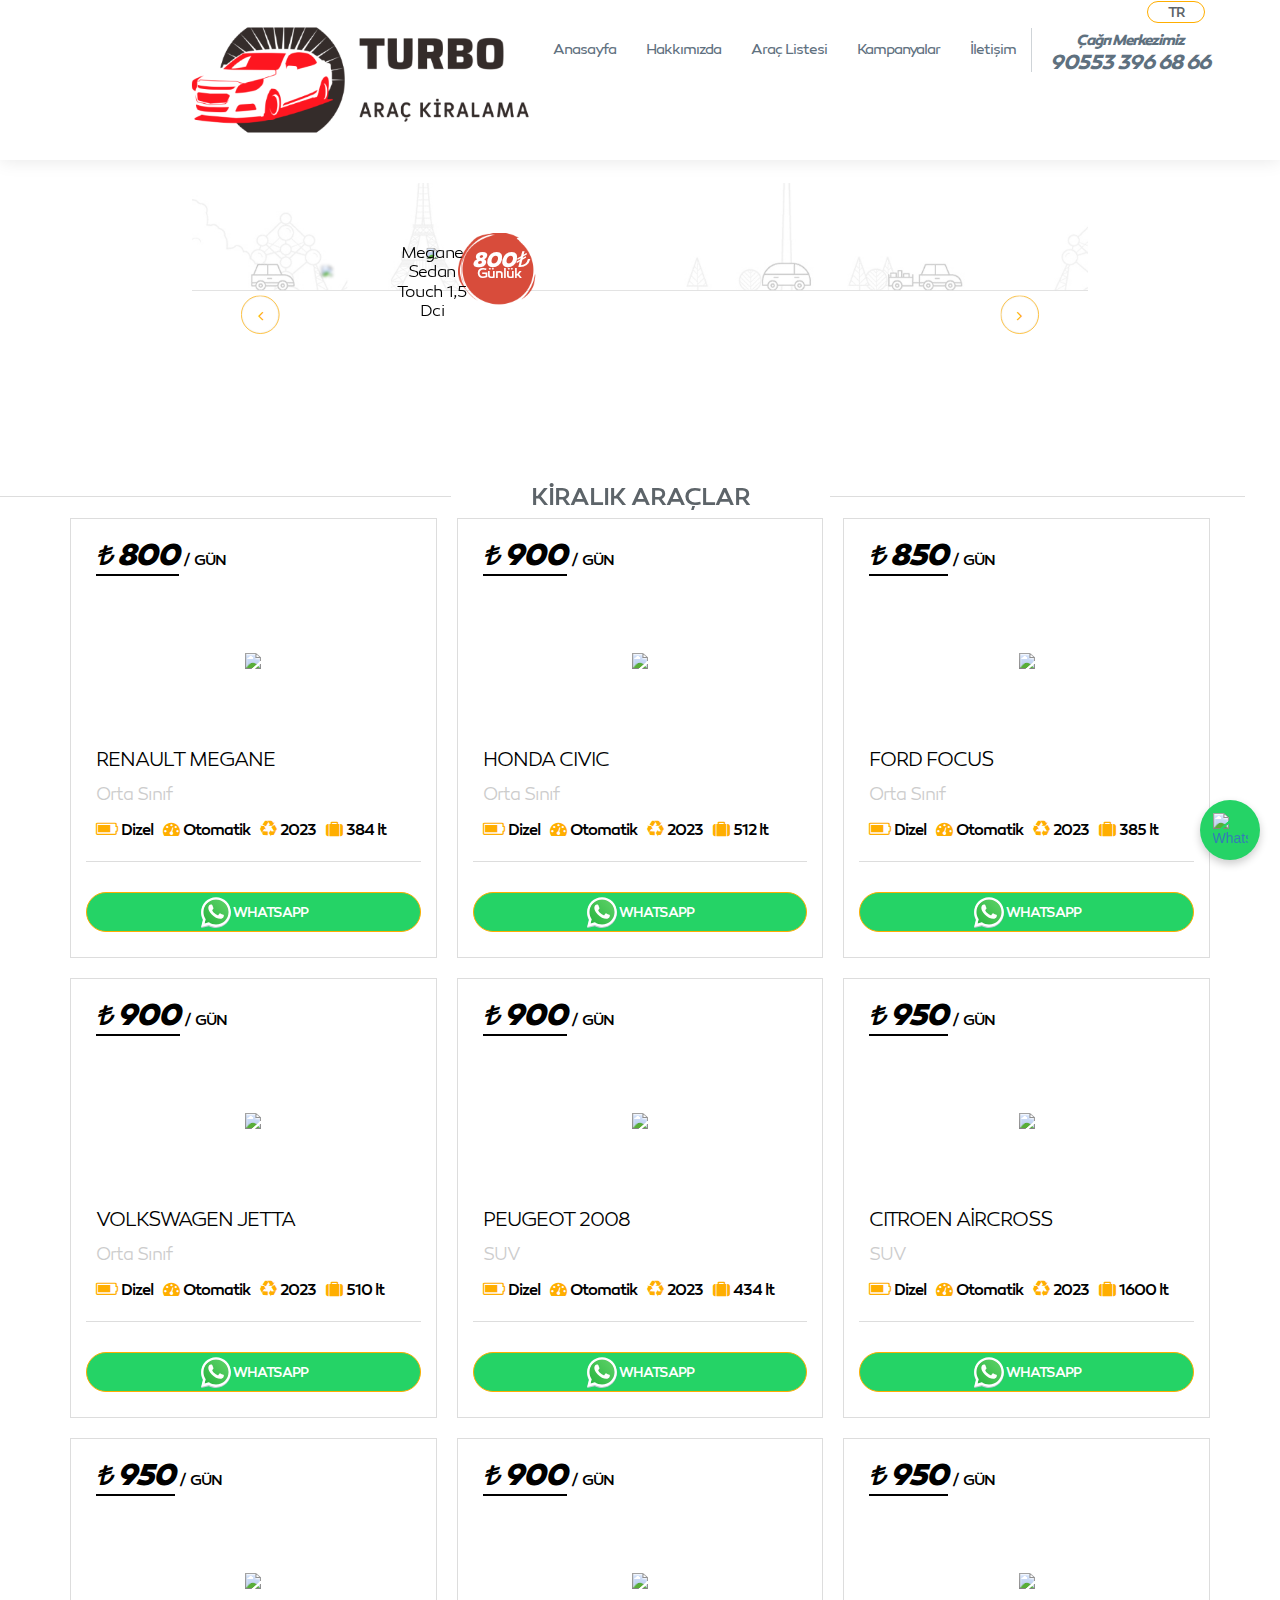
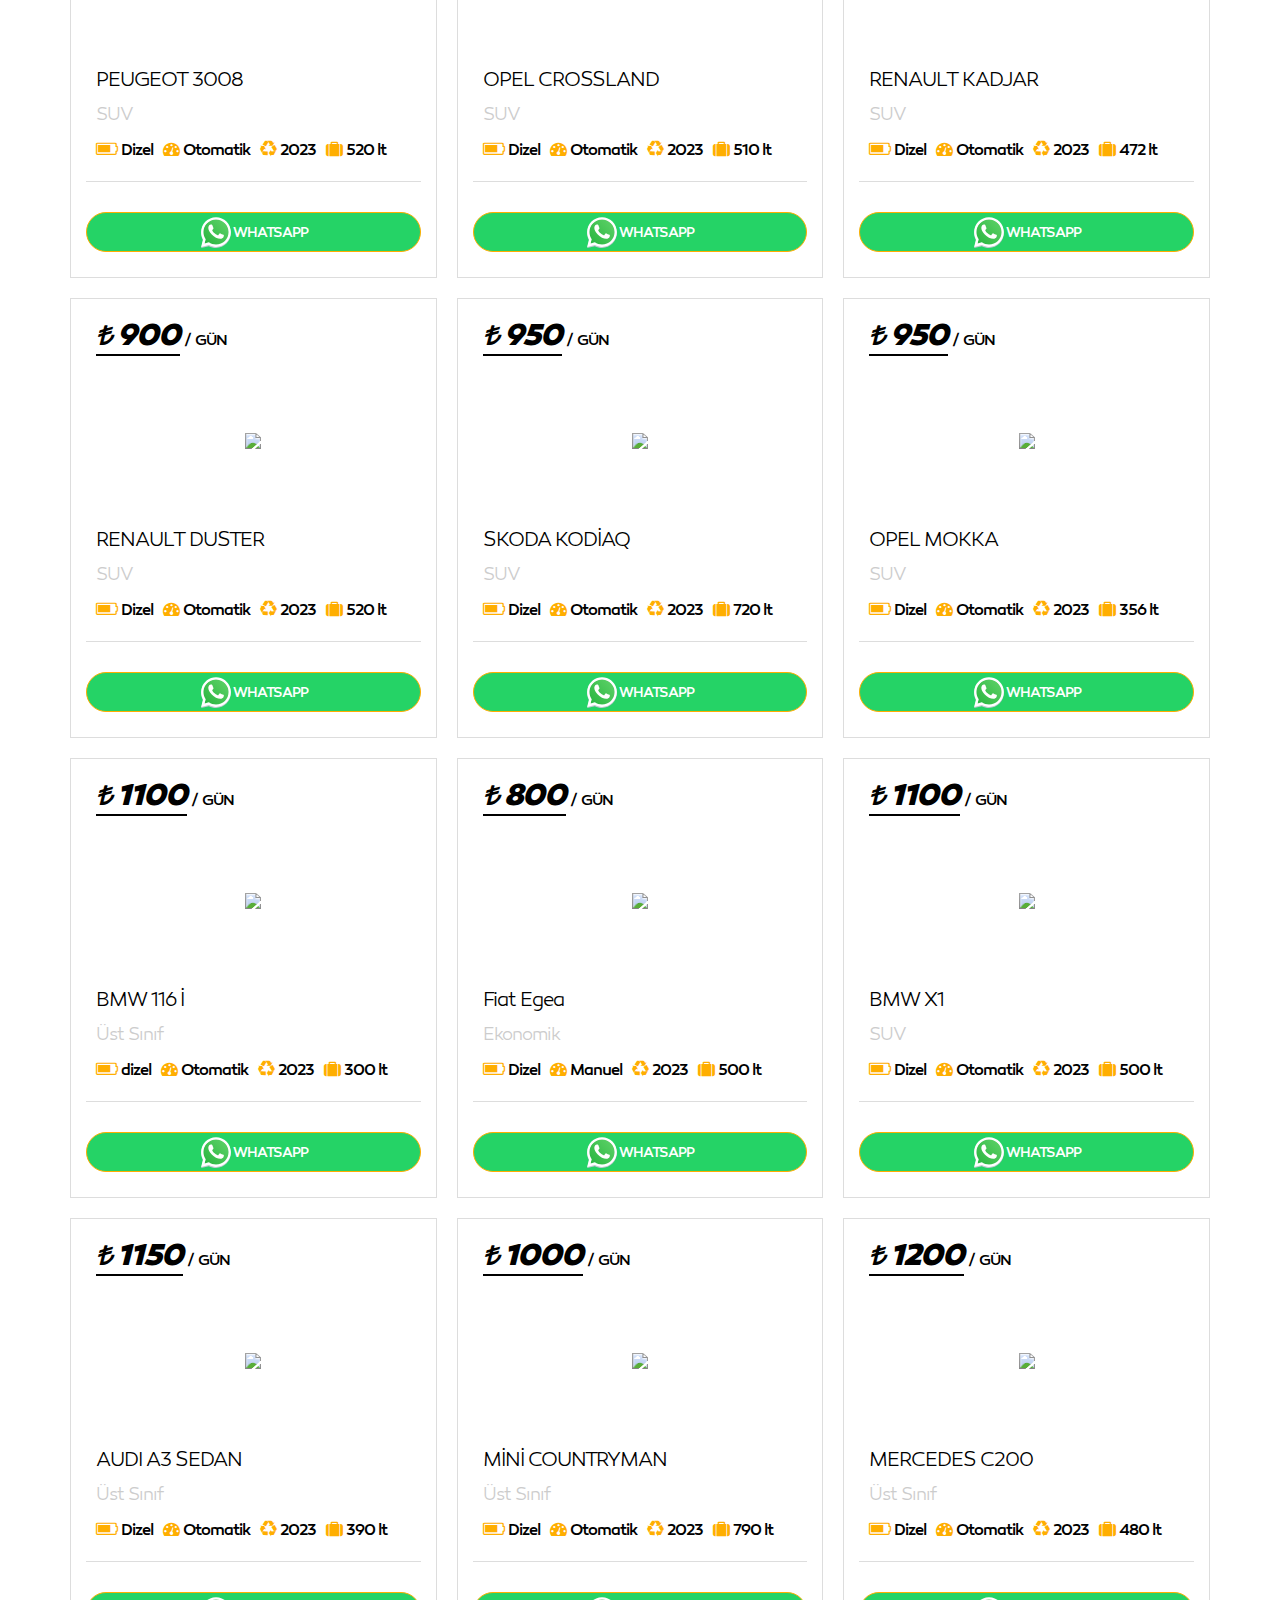
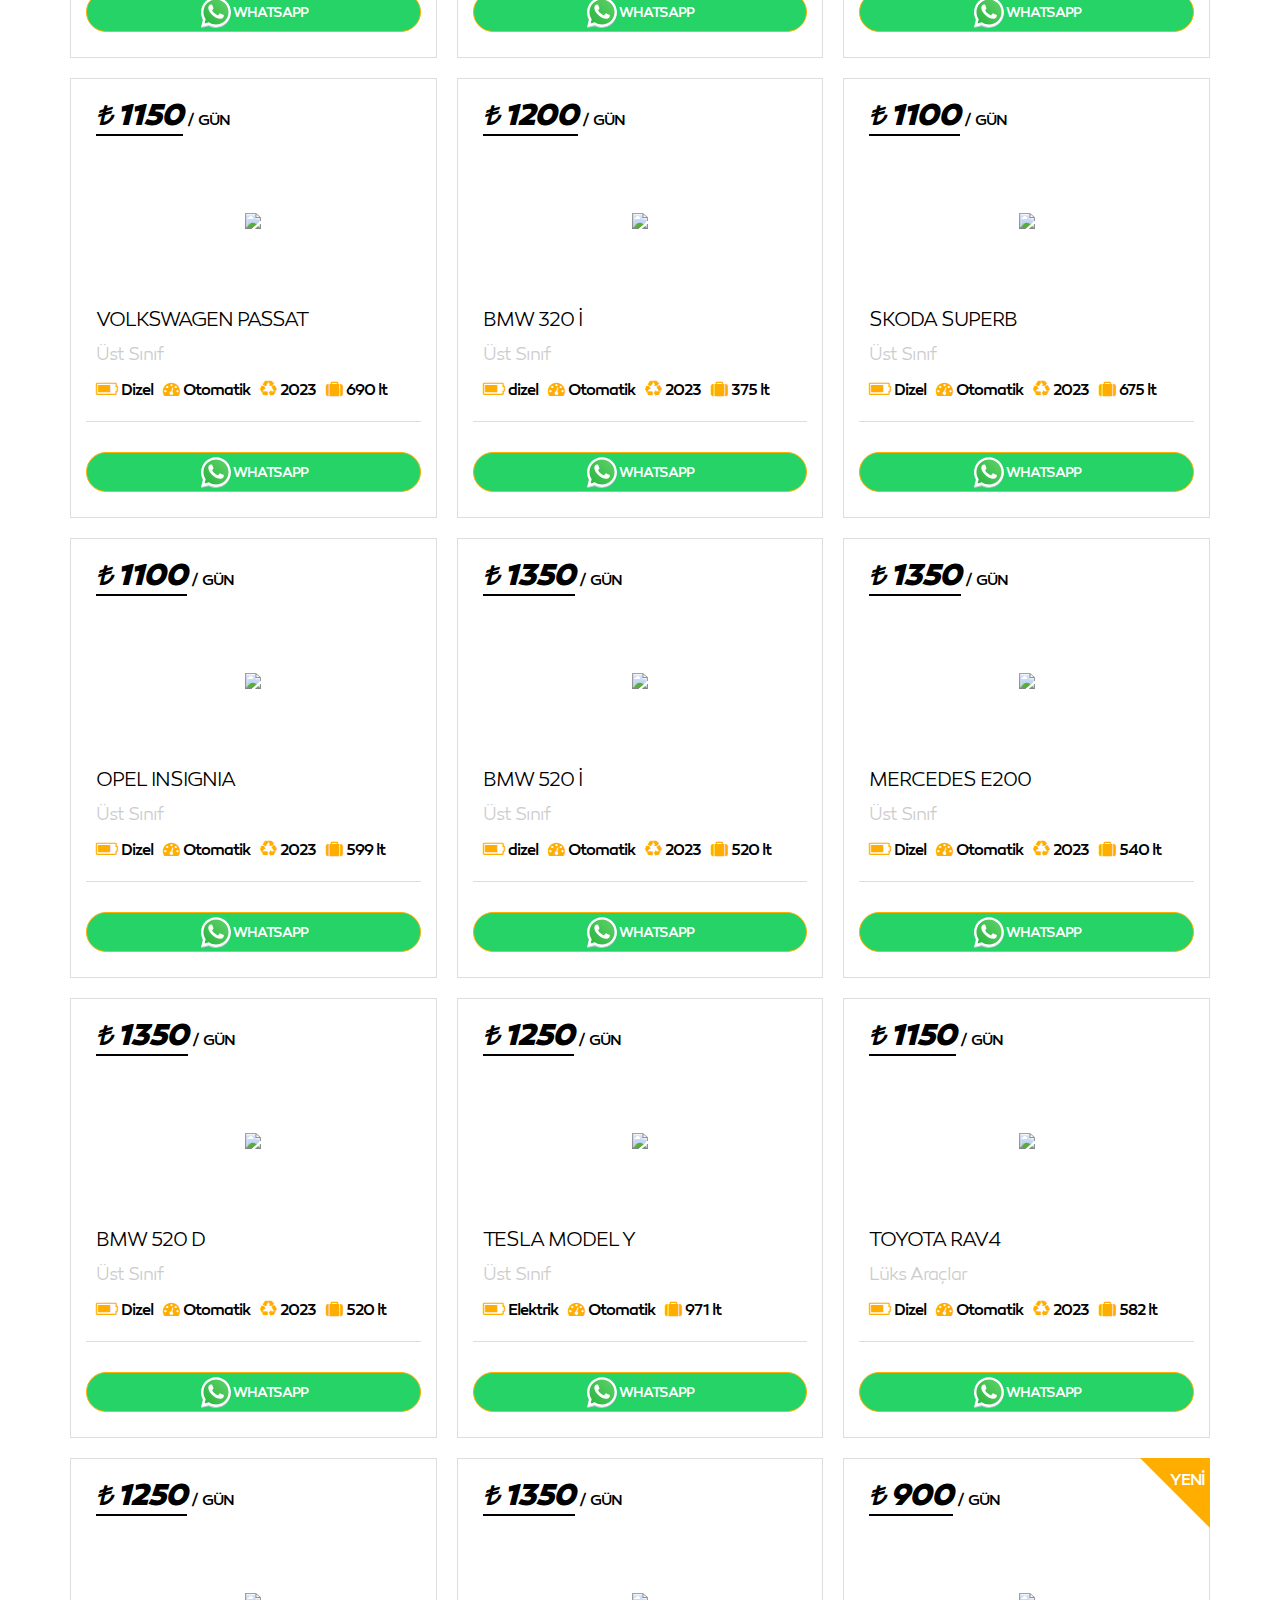
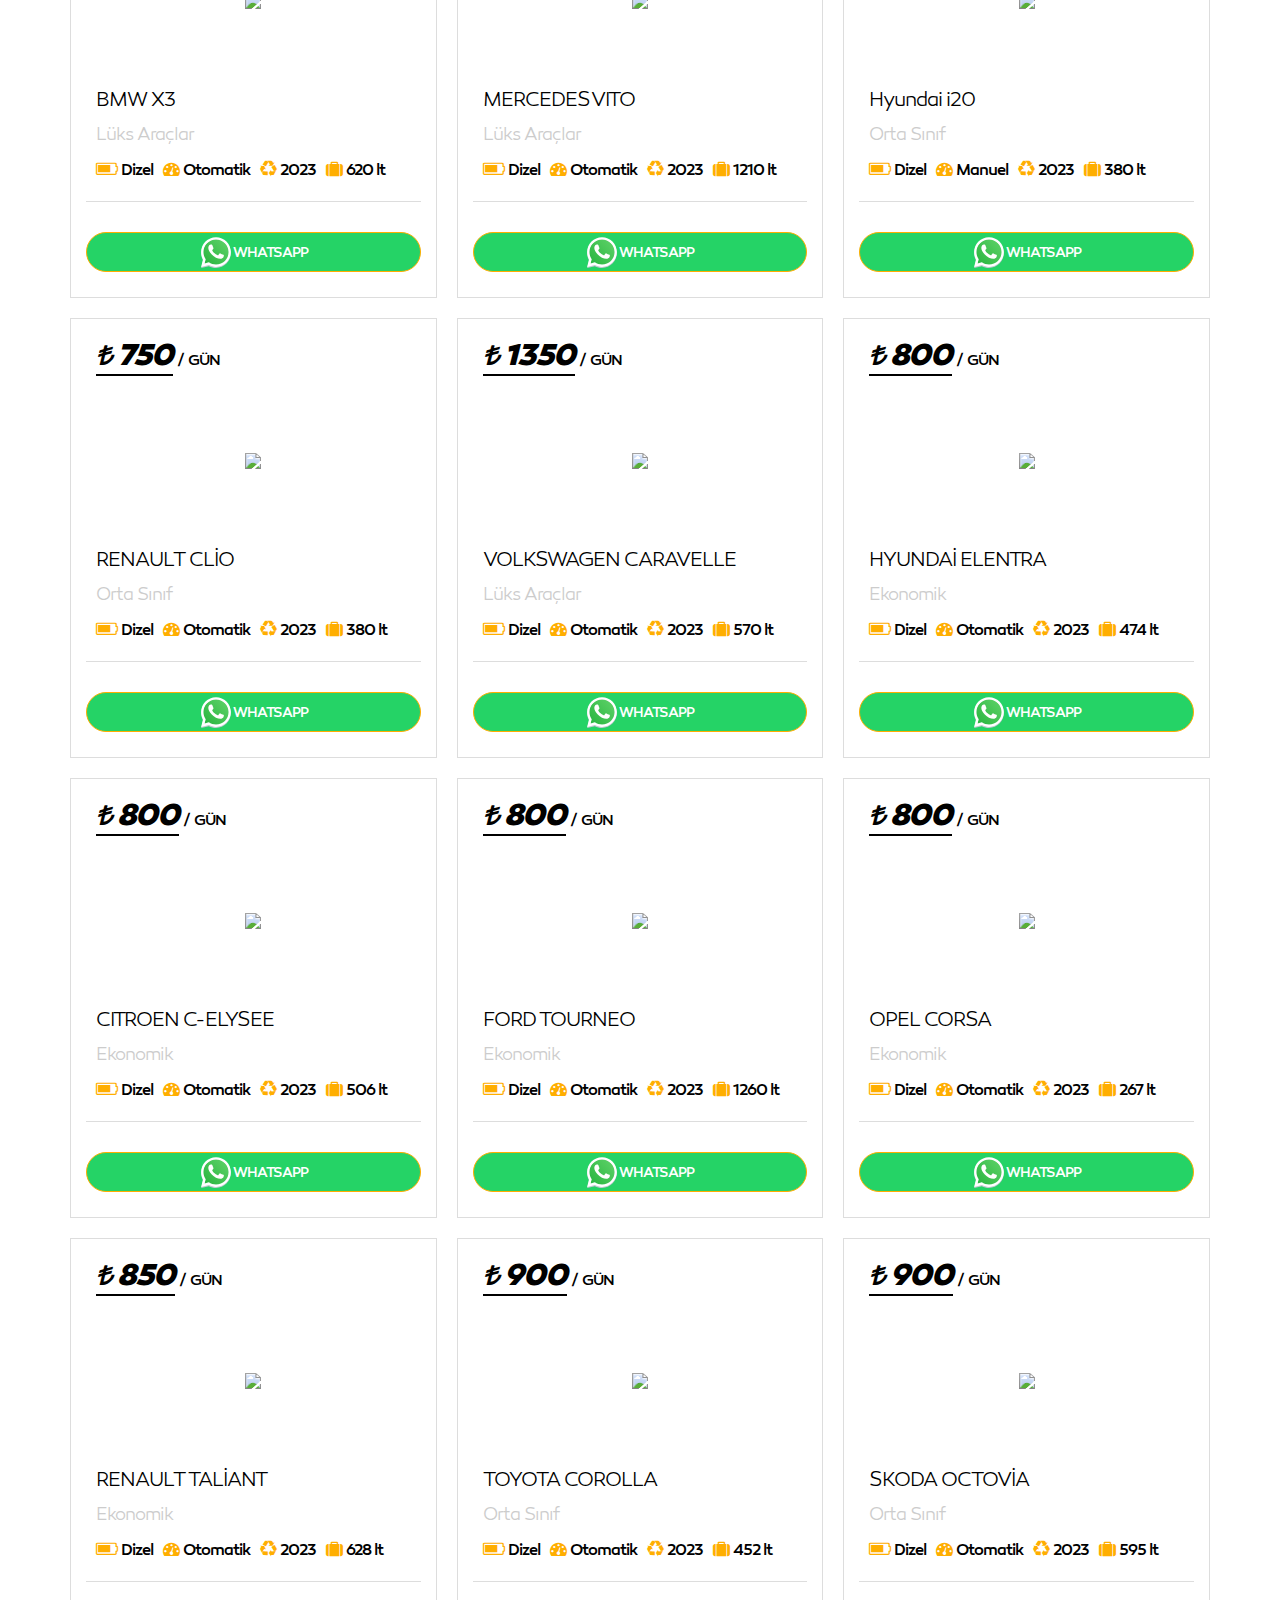
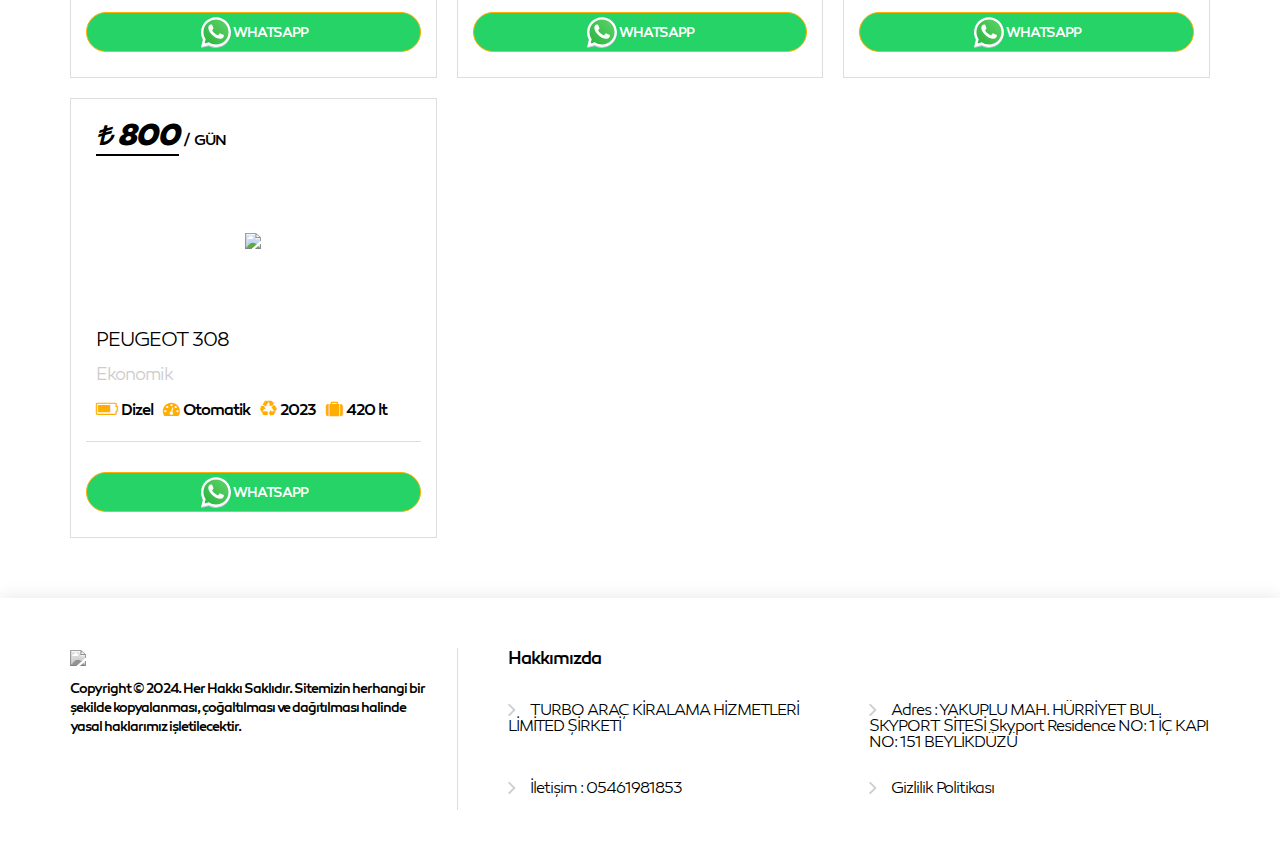
==== commit 8baecb6b: "Update index.html" ====
--- a/index.html
+++ b/index.html
@@ -1,4 +1,4 @@
-﻿
+
 
 <!DOCTYPE html>
 <html lang="tr" xmlns="http://www.w3.org/1999/xhtml">
@@ -22,16 +22,16 @@
     <meta name="author" content="Rent A Car">
     <meta name="Abstract" content="Rent A Car">
     <meta name="Copyright" content="Copyright © 2024. Her Hakkı Saklıdır. Sitemizin herhangi bir şekilde kopyalanması, çoğaltılması ve dağıtılması halinde yasal haklarımız işletilecektir.">
-    <link rel="shortcut icon" href="tema/rentacar/uploads/favicon/rentacar_fav.html">
-
-    <link rel="stylesheet" href="tema/rentacar/assets/css/main.css">
-    <link rel="stylesheet" href="tema/rentacar/assets/css/alt.css">
-    <script src="tema/rentacar/assets/js/main.js"></script>
-    <script src="tema/rentacar/assets/js/app.js"></script>
-
-    <link rel="stylesheet" href="tema/rentacar/assets/css/sweetalert2.min.css">
-    <script src="tema/rentacar/assets/js/sweetalert2.all.min.js"></script>
-    <script src="tema/rentacar/assets/js/sweetalert2.min.js"></script>
+    <link rel="shortcut icon" href="/uploads/favicon/rentacar_fav.html">
+
+    <link rel="stylesheet" href="/assets/css/main.css">
+    <link rel="stylesheet" href="/assets/css/alt.css">
+    <script src="/assets/js/main.js"></script>
+    <script src="/assets/js/app.js"></script>
+
+    <link rel="stylesheet" href="/assets/css/sweetalert2.min.css">
+    <script src="/js/sweetalert2.all.min.js"></script>
+    <script src="/js/sweetalert2.min.js"></script>
 	
 	<style>
         /* WhatsApp butonunun stil ayarları */
@@ -80,7 +80,7 @@
                         </div>
                         <div class="logo">
                             <a href="index.php.html">
-                                <img style="transform:scale(0.7);" src="tema/rentacar/uploads/logo/rentacar_logo.png">
+                                <img style="transform:scale(0.7);" src="/uploads/logo/rentacar_logo.png">
                             </a>
                         </div>
                     </div>
@@ -141,21 +141,21 @@
                                 <div class="campaign-price">
                                     <div class="label-value">750₺</div>
                                     <div class="label-text">Günlük</div>
-                                </div><a href="https://api.whatsapp.com/send?phone=+905533966866&text=Merhaba+Fiat+Egea+Ara%c3%a7+Kiralamak+%c4%b0stiyorum."><img src="tema/rentacar/uploads/slider/egea_1.png"></a>
+                                </div><a href="https://api.whatsapp.com/send?phone=+905533966866&text=Merhaba+Fiat+Egea+Ara%c3%a7+Kiralamak+%c4%b0stiyorum."><img src="/uploads/slider/egea_1.png"></a>
                                 <div class="campaign-title">Fiat Egea</div>
                             </div>
                             <div class="item before animate">
                                 <div class="campaign-price">
                                     <div class="label-value">950₺</div>
                                     <div class="label-text">Günlük</div>
-                                </div><a href="https://api.whatsapp.com/send?phone=+905533966866&text=Merhaba+Peugeot+3008+Ara%c3%a7+Kiralamak+%c4%b0stiyorum."><img src="tema/rentacar/uploads/slider/peugeot-3008-74816-k.png"></a>
+                                </div><a href="https://api.whatsapp.com/send?phone=+905533966866&text=Merhaba+Peugeot+3008+Ara%c3%a7+Kiralamak+%c4%b0stiyorum."><img src="//uploads/slider/peugeot-3008-74816-k.png"></a>
                                 <div class="campaign-title">Peugeot 3008</div>
                             </div>
                             <div class="item active animate">
                                 <div class="campaign-price">
                                     <div class="label-value">800₺</div>
                                     <div class="label-text">Günlük</div>
-                                </div><a href="https://api.whatsapp.com/send?phone=+905533966866&text=Merhaba+Renault+Megane+Ara%c3%a7+Kiralamak+%c4%b0stiyorum."><img src="tema/rentacar/uploads/slider/megane-sedan-touch-1-5-dci-72311-k.png"></a>
+                                </div><a href="https://api.whatsapp.com/send?phone=+905533966866&text=Merhaba+Renault+Megane+Ara%c3%a7+Kiralamak+%c4%b0stiyorum."><img src="//uploads/slider/megane-sedan-touch-1-5-dci-72311-k.png"></a>
                                 <div class="campaign-title">Megane Sedan Touch 1,5 Dci</div>
                             </div>
                         </div>
@@ -176,7 +176,7 @@
                                     <div class="price-box">
                                         <span class="price-value"><i class="fa fa-try"></i> 800</span><span class="price-text"><b>/</b> Gün</span>
                                     </div>
-                                    <div class="image-box"><a href="https://api.whatsapp.com/send?phone=+905533966866&text=Merhaba+Renault+Megane+Ara%c3%a7+Kiralamak+%c4%b0stiyorum."><img src="tema/rentacar/uploads/araclar/megane.png" data-height="200"></a>
+                                    <div class="image-box"><a href="https://api.whatsapp.com/send?phone=+905533966866&text=Merhaba+Renault+Megane+Ara%c3%a7+Kiralamak+%c4%b0stiyorum."><img src="//uploads/araclar/megane.png" data-height="200"></a>
                                     </div>
                                     <div class="car-info">
                                         <div class="car-name">RENAULT MEGANE</div>
@@ -224,7 +224,7 @@
                                     <div class="price-box">
                                         <span class="price-value"> <i class="fa fa-try"></i> 900</span><span class="price-text"><b>/</b> Gün</span>
                                     </div>
-                                    <div class="image-box"><a href="https://api.whatsapp.com/send?phone=+905533966866&text=Merhaba+Honda+Civic+Ara%c3%a7+Kiralamak+%c4%b0stiyorum."><img src="tema/rentacar/uploads/araclar/civic.png" data-height="200"></a>
+                                    <div class="image-box"><a href="https://api.whatsapp.com/send?phone=+905533966866&text=Merhaba+Honda+Civic+Ara%c3%a7+Kiralamak+%c4%b0stiyorum."><img src="//uploads/araclar/civic.png" data-height="200"></a>
                                     </div>
                                     <div class="car-info">
                                         <div class="car-name">HONDA CIVIC</div>
@@ -272,7 +272,7 @@
                                     <div class="price-box">
                                         <span class="price-value"> <i class="fa fa-try"></i> 850</span><span class="price-text"><b>/</b> Gün</span>
                                     </div>
-                                    <div class="image-box"><a href="https://api.whatsapp.com/send?phone=+905533966866&text=Merhaba+Ford+Focus+Ara%c3%a7+Kiralamak+%c4%b0stiyorum."><img src="tema/rentacar/uploads/araclar/focus.png" data-height="200"></a>
+                                    <div class="image-box"><a href="https://api.whatsapp.com/send?phone=+905533966866&text=Merhaba+Ford+Focus+Ara%c3%a7+Kiralamak+%c4%b0stiyorum."><img src="//uploads/araclar/focus.png" data-height="200"></a>
                                     </div>
                                     <div class="car-info">
                                         <div class="car-name">FORD FOCUS</div>
@@ -320,7 +320,7 @@
                                     <div class="price-box">
                                         <span class="price-value"> <i class="fa fa-try"></i> 900</span><span class="price-text"><b>/</b> Gün</span>
                                     </div>
-                                    <div class="image-box"><a href="https://api.whatsapp.com/send?phone=+905533966866&text=Merhaba+Volkswagen+Jetta+Ara%c3%a7+Kiralamak+%c4%b0stiyorum."><img src="tema/rentacar/uploads/araclar/jetta.png" data-height="200"></a>
+                                    <div class="image-box"><a href="https://api.whatsapp.com/send?phone=+905533966866&text=Merhaba+Volkswagen+Jetta+Ara%c3%a7+Kiralamak+%c4%b0stiyorum."><img src="//uploads/araclar/jetta.png" data-height="200"></a>
                                     </div>
                                     <div class="car-info">
                                         <div class="car-name">VOLKSWAGEN JETTA</div>
@@ -368,7 +368,7 @@
                                     <div class="price-box">
                                         <span class="price-value"> <i class="fa fa-try"></i> 900</span><span class="price-text"><b>/</b> Gün</span>
                                     </div>
-                                    <div class="image-box"><a href="https://api.whatsapp.com/send?phone=+905533966866&text=Merhaba+Peugeot+2008+Ara%c3%a7+Kiralamak+%c4%b0stiyorum."><img src="tema/rentacar/uploads/araclar/2008.png" data-height="200"></a>
+                                    <div class="image-box"><a href="https://api.whatsapp.com/send?phone=+905533966866&text=Merhaba+Peugeot+2008+Ara%c3%a7+Kiralamak+%c4%b0stiyorum."><img src="//uploads/araclar/2008.png" data-height="200"></a>
                                     </div>
                                     <div class="car-info">
                                         <div class="car-name">PEUGEOT 2008</div>
@@ -416,7 +416,7 @@
                                     <div class="price-box">
                                         <span class="price-value"> <i class="fa fa-try"></i> 950</span><span class="price-text"><b>/</b> Gün</span>
                                     </div>
-                                    <div class="image-box"><a href="https://api.whatsapp.com/send?phone=+905533966866&text=Merhaba+Citroen+Aircross+Ara%c3%a7+Kiralamak+%c4%b0stiyorum."><img src="tema/rentacar/uploads/araclar/aircross.png" data-height="200"></a>
+                                    <div class="image-box"><a href="https://api.whatsapp.com/send?phone=+905533966866&text=Merhaba+Citroen+Aircross+Ara%c3%a7+Kiralamak+%c4%b0stiyorum."><img src="//uploads/araclar/aircross.png" data-height="200"></a>
                                     </div>
                                     <div class="car-info">
                                         <div class="car-name">CITROEN AİRCROSS</div>
@@ -464,7 +464,7 @@
                                     <div class="price-box">
                                         <span class="price-value"> <i class="fa fa-try"></i> 950</span><span class="price-text"><b>/</b> Gün</span>
                                     </div>
-                                    <div class="image-box"><a href="https://api.whatsapp.com/send?phone=+905533966866&text=Merhaba+Peugeot+3008+Ara%c3%a7+Kiralamak+%c4%b0stiyorum."><img src="tema/rentacar/uploads/araclar/3008.png" data-height="200"></a>
+                                    <div class="image-box"><a href="https://api.whatsapp.com/send?phone=+905533966866&text=Merhaba+Peugeot+3008+Ara%c3%a7+Kiralamak+%c4%b0stiyorum."><img src="//uploads/araclar/3008.png" data-height="200"></a>
                                     </div>
                                     <div class="car-info">
                                         <div class="car-name">PEUGEOT 3008</div>
@@ -511,7 +511,7 @@
                                     <div class="price-box">
                                         <span class="price-value"> <i class="fa fa-try"></i> 900</span><span class="price-text"><b>/</b> Gün</span>
                                     </div>
-                                    <div class="image-box"><a href="https://api.whatsapp.com/send?phone=+905533966866&text=Merhaba+Opel+Crossland+Ara%c3%a7+Kiralamak+%c4%b0stiyorum."><img src="tema/rentacar/uploads/araclar/crossland.png" data-height="200"></a>
+                                    <div class="image-box"><a href="https://api.whatsapp.com/send?phone=+905533966866&text=Merhaba+Opel+Crossland+Ara%c3%a7+Kiralamak+%c4%b0stiyorum."><img src="//uploads/araclar/crossland.png" data-height="200"></a>
                                     </div>
                                     <div class="car-info">
                                         <div class="car-name">OPEL CROSSLAND</div>
@@ -559,7 +559,7 @@
                                     <div class="price-box">
                                         <span class="price-value"> <i class="fa fa-try"></i> 950</span><span class="price-text"><b>/</b> Gün</span>
                                     </div>
-                                    <div class="image-box"><a href="https://api.whatsapp.com/send?phone=+905533966866&text=Merhaba+Renault+Kadjar+Ara%c3%a7+Kiralamak+%c4%b0stiyorum."><img src="tema/rentacar/uploads/araclar/kadjar.png" data-height="200"></a>
+                                    <div class="image-box"><a href="https://api.whatsapp.com/send?phone=+905533966866&text=Merhaba+Renault+Kadjar+Ara%c3%a7+Kiralamak+%c4%b0stiyorum."><img src="//uploads/araclar/kadjar.png" data-height="200"></a>
                                     </div>
                                     <div class="car-info">
                                         <div class="car-name">RENAULT KADJAR</div>
@@ -606,7 +606,7 @@
                                     <div class="price-box">
                                         <span class="price-value"> <i class="fa fa-try"></i> 900</span><span class="price-text"><b>/</b> Gün</span>
                                     </div>
-                                    <div class="image-box"><a href="https://api.whatsapp.com/send?phone=+905533966866&text=Merhaba+Renault+Duster+Ara%c3%a7+Kiralamak+%c4%b0stiyorum."><img src="tema/rentacar/uploads/araclar/duster.png" data-height="200"></a>
+                                    <div class="image-box"><a href="https://api.whatsapp.com/send?phone=+905533966866&text=Merhaba+Renault+Duster+Ara%c3%a7+Kiralamak+%c4%b0stiyorum."><img src="//uploads/araclar/duster.png" data-height="200"></a>
                                     </div>
                                     <div class="car-info">
                                         <div class="car-name">RENAULT DUSTER</div>
@@ -653,7 +653,7 @@
                                     <div class="price-box">
                                         <span class="price-value"> <i class="fa fa-try"></i> 950</span><span class="price-text"><b>/</b> Gün</span>
                                     </div>
-                                    <div class="image-box"><a href="https://api.whatsapp.com/send?phone=+905533966866&text=Merhaba+Skoda+Kodiaq+Ara%c3%a7+Kiralamak+%c4%b0stiyorum."><img src="tema/rentacar/uploads/araclar/qodiak.png" data-height="200"></a>
+                                    <div class="image-box"><a href="https://api.whatsapp.com/send?phone=+905533966866&text=Merhaba+Skoda+Kodiaq+Ara%c3%a7+Kiralamak+%c4%b0stiyorum."><img src="//uploads/araclar/qodiak.png" data-height="200"></a>
                                     </div>
                                     <div class="car-info">
                                         <div class="car-name">SKODA KODİAQ</div>
@@ -700,7 +700,7 @@
                                     <div class="price-box">
                                         <span class="price-value"> <i class="fa fa-try"></i> 950</span><span class="price-text"><b>/</b> Gün</span>
                                     </div>
-                                    <div class="image-box"><a href="https://api.whatsapp.com/send?phone=+905533966866&text=Merhaba+Opel+Mokka+Ara%c3%a7+Kiralamak+%c4%b0stiyorum."><img src="tema/rentacar/uploads/araclar/mokka.png" data-height="200"></a>
+                                    <div class="image-box"><a href="https://api.whatsapp.com/send?phone=+905533966866&text=Merhaba+Opel+Mokka+Ara%c3%a7+Kiralamak+%c4%b0stiyorum."><img src="//uploads/araclar/mokka.png" data-height="200"></a>
                                     </div>
                                     <div class="car-info">
                                         <div class="car-name">OPEL MOKKA</div>
@@ -747,7 +747,7 @@
                                     <div class="price-box">
                                         <span class="price-value"> <i class="fa fa-try"></i> 1100</span><span class="price-text"><b>/</b> Gün</span>
                                     </div>
-                                    <div class="image-box"><a href="https://api.whatsapp.com/send?phone=+905533966866&text=Merhaba+BMW+116+Ara%c3%a7+Kiralamak+%c4%b0stiyorum."><img src="tema/rentacar/uploads/araclar/116.png" data-height="200"></a>
+                                    <div class="image-box"><a href="https://api.whatsapp.com/send?phone=+905533966866&text=Merhaba+BMW+116+Ara%c3%a7+Kiralamak+%c4%b0stiyorum."><img src="//uploads/araclar/116.png" data-height="200"></a>
                                     </div>
                                     <div class="car-info">
                                         <div class="car-name">BMW 116 İ</div>
@@ -794,7 +794,7 @@
                                     <div class="price-box">
                                         <span class="price-value"> <i class="fa fa-try"></i> 800</span><span class="price-text"><b>/</b> Gün</span>
                                     </div>
-                                    <div class="image-box"><a href="https://api.whatsapp.com/send?phone=+905533966866&text=Merhaba+Fiat+Egea+Ara%c3%a7+Kiralamak+%c4%b0stiyorum."><img src="tema/rentacar/uploads/araclar/egea.png" data-height="200"></a>
+                                    <div class="image-box"><a href="https://api.whatsapp.com/send?phone=+905533966866&text=Merhaba+Fiat+Egea+Ara%c3%a7+Kiralamak+%c4%b0stiyorum."><img src="//uploads/araclar/egea.png" data-height="200"></a>
                                     </div>
                                     <div class="car-info">
                                         <div class="car-name">Fiat Egea</div>
@@ -841,7 +841,7 @@
                                     <div class="price-box">
                                         <span class="price-value"> <i class="fa fa-try"></i> 1100</span><span class="price-text"><b>/</b> Gün</span>
                                     </div>
-                                    <div class="image-box"><a href="https://api.whatsapp.com/send?phone=+905533966866&text=Merhaba+BMW+X1+Ara%c3%a7+Kiralamak+%c4%b0stiyorum."><img src="tema/rentacar/uploads/araclar/x1.png" data-height="200"></a>
+                                    <div class="image-box"><a href="https://api.whatsapp.com/send?phone=+905533966866&text=Merhaba+BMW+X1+Ara%c3%a7+Kiralamak+%c4%b0stiyorum."><img src="//uploads/araclar/x1.png" data-height="200"></a>
                                     </div>
                                     <div class="car-info">
                                         <div class="car-name">BMW X1</div>
@@ -888,7 +888,7 @@
                                     <div class="price-box">
                                         <span class="price-value"> <i class="fa fa-try"></i> 1150</span><span class="price-text"><b>/</b> Gün</span>
                                     </div>
-                                    <div class="image-box"><a href="https://api.whatsapp.com/send?phone=+905533966866&text=Merhaba+Audi+A3+Ara%c3%a7+Kiralamak+%c4%b0stiyorum."><img src="tema/rentacar/uploads/araclar/a3.png" data-height="200"></a>
+                                    <div class="image-box"><a href="https://api.whatsapp.com/send?phone=+905533966866&text=Merhaba+Audi+A3+Ara%c3%a7+Kiralamak+%c4%b0stiyorum."><img src="//uploads/araclar/a3.png" data-height="200"></a>
                                     </div>
                                     <div class="car-info">
                                         <div class="car-name">AUDI A3 SEDAN</div>
@@ -935,7 +935,7 @@
                                     <div class="price-box">
                                         <span class="price-value"> <i class="fa fa-try"></i> 1000</span><span class="price-text"><b>/</b> Gün</span>
                                     </div>
-                                    <div class="image-box"><a href="https://api.whatsapp.com/send?phone=+905533966866&text=Merhaba+Mini+Countryman+Ara%c3%a7+Kiralamak+%c4%b0stiyorum."><img src="tema/rentacar/uploads/araclar/mini.png" data-height="200"></a>
+                                    <div class="image-box"><a href="https://api.whatsapp.com/send?phone=+905533966866&text=Merhaba+Mini+Countryman+Ara%c3%a7+Kiralamak+%c4%b0stiyorum."><img src="//uploads/araclar/mini.png" data-height="200"></a>
                                     </div>
                                     <div class="car-info">
                                         <div class="car-name">MİNİ COUNTRYMAN</div>
@@ -982,7 +982,7 @@
                                     <div class="price-box">
                                         <span class="price-value"> <i class="fa fa-try"></i> 1200</span><span class="price-text"><b>/</b> Gün</span>
                                     </div>
-                                    <div class="image-box"><a href="https://api.whatsapp.com/send?phone=+905533966866&text=Merhaba+Mercedes+C200+Ara%c3%a7+Kiralamak+%c4%b0stiyorum."><img src="tema/rentacar/uploads/araclar/c200.png" data-height="200"></a>
+                                    <div class="image-box"><a href="https://api.whatsapp.com/send?phone=+905533966866&text=Merhaba+Mercedes+C200+Ara%c3%a7+Kiralamak+%c4%b0stiyorum."><img src="//uploads/araclar/c200.png" data-height="200"></a>
                                     </div>
                                     <div class="car-info">
                                         <div class="car-name">MERCEDES C200</div>
@@ -1029,7 +1029,7 @@
                                     <div class="price-box">
                                         <span class="price-value"> <i class="fa fa-try"></i> 1150</span><span class="price-text"><b>/</b> Gün</span>
                                     </div>
-                                    <div class="image-box"><a href="https://api.whatsapp.com/send?phone=+905533966866&text=Merhaba+Volkswagen+Passat+Ara%c3%a7+Kiralamak+%c4%b0stiyorum."><img src="tema/rentacar/uploads/araclar/passat.png" data-height="200"></a>
+                                    <div class="image-box"><a href="https://api.whatsapp.com/send?phone=+905533966866&text=Merhaba+Volkswagen+Passat+Ara%c3%a7+Kiralamak+%c4%b0stiyorum."><img src="//uploads/araclar/passat.png" data-height="200"></a>
                                     </div>
                                     <div class="car-info">
                                         <div class="car-name">VOLKSWAGEN PASSAT</div>
@@ -1076,7 +1076,7 @@
                                     <div class="price-box">
                                         <span class="price-value"> <i class="fa fa-try"></i> 1200</span><span class="price-text"><b>/</b> Gün</span>
                                     </div>
-                                    <div class="image-box"><a href="https://api.whatsapp.com/send?phone=+905533966866&text=Merhaba+BMW+320+Serisi+Ara%c3%a7+Kiralamak+%c4%b0stiyorum."><img src="tema/rentacar/uploads/araclar/320.png" data-height="200"></a>
+                                    <div class="image-box"><a href="https://api.whatsapp.com/send?phone=+905533966866&text=Merhaba+BMW+320+Serisi+Ara%c3%a7+Kiralamak+%c4%b0stiyorum."><img src="//uploads/araclar/320.png" data-height="200"></a>
                                     </div>
                                     <div class="car-info">
                                         <div class="car-name">BMW 320 İ</div>
@@ -1123,7 +1123,7 @@
                                     <div class="price-box">
                                         <span class="price-value"> <i class="fa fa-try"></i> 1100</span><span class="price-text"><b>/</b> Gün</span>
                                     </div>
-                                    <div class="image-box"><a href="https://api.whatsapp.com/send?phone=+905533966866&text=Merhaba+Skoda+SUPERB+Ara%c3%a7+Kiralamak+%c4%b0stiyorum."><img src="tema/rentacar/uploads/araclar/superb.png" data-height="200"></a>
+                                    <div class="image-box"><a href="https://api.whatsapp.com/send?phone=+905533966866&text=Merhaba+Skoda+SUPERB+Ara%c3%a7+Kiralamak+%c4%b0stiyorum."><img src="//uploads/araclar/superb.png" data-height="200"></a>
                                     </div>
                                     <div class="car-info">
                                         <div class="car-name">SKODA SUPERB</div>
@@ -1171,7 +1171,7 @@
                                     <div class="price-box">
                                         <span class="price-value"> <i class="fa fa-try"></i> 1100</span><span class="price-text"><b>/</b> Gün</span>
                                     </div>
-                                    <div class="image-box"><a href="https://api.whatsapp.com/send?phone=+905533966866&text=Merhaba+Opel+%c4%b0nsignia+Ara%c3%a7+Kiralamak+%c4%b0stiyorum."><img src="tema/rentacar/uploads/araclar/insignia.png" data-height="200"></a>
+                                    <div class="image-box"><a href="https://api.whatsapp.com/send?phone=+905533966866&text=Merhaba+Opel+%c4%b0nsignia+Ara%c3%a7+Kiralamak+%c4%b0stiyorum."><img src="//uploads/araclar/insignia.png" data-height="200"></a>
                                     </div>
                                     <div class="car-info">
                                         <div class="car-name">OPEL INSIGNIA</div>
@@ -1219,7 +1219,7 @@
                                     <div class="price-box">
                                         <span class="price-value"> <i class="fa fa-try"></i> 1350</span><span class="price-text"><b>/</b> Gün</span>
                                     </div>
-                                    <div class="image-box"><a href="https://api.whatsapp.com/send?phone=+905533966866&text=Merhaba+BMW+520+Serisi+Ara%c3%a7+Kiralamak+%c4%b0stiyorum."><img src="tema/rentacar/uploads/araclar/520i.png" data-height="200"></a>
+                                    <div class="image-box"><a href="https://api.whatsapp.com/send?phone=+905533966866&text=Merhaba+BMW+520+Serisi+Ara%c3%a7+Kiralamak+%c4%b0stiyorum."><img src="//uploads/araclar/520i.png" data-height="200"></a>
                                     </div>
                                     <div class="car-info">
                                         <div class="car-name">BMW 520 İ</div>
@@ -1267,7 +1267,7 @@
                                     <div class="price-box">
                                         <span class="price-value"> <i class="fa fa-try"></i> 1350</span><span class="price-text"><b>/</b> Gün</span>
                                     </div>
-                                    <div class="image-box"><a href="https://api.whatsapp.com/send?phone=+905533966866&text=Merhaba+Mercedes+E200+Serisi+Ara%c3%a7+Kiralamak+%c4%b0stiyorum."><img src="tema/rentacar/uploads/araclar/e200.png" data-height="200"></a>
+                                    <div class="image-box"><a href="https://api.whatsapp.com/send?phone=+905533966866&text=Merhaba+Mercedes+E200+Serisi+Ara%c3%a7+Kiralamak+%c4%b0stiyorum."><img src="//uploads/araclar/e200.png" data-height="200"></a>
                                     </div>
                                     <div class="car-info">
                                         <div class="car-name">MERCEDES E200</div>
@@ -1315,7 +1315,7 @@
                                     <div class="price-box">
                                         <span class="price-value"> <i class="fa fa-try"></i> 1350</span><span class="price-text"><b>/</b> Gün</span>
                                     </div>
-                                    <div class="image-box"><a href="https://api.whatsapp.com/send?phone=+905533966866&text=Merhaba+BMW+520+Serisi+Ara%c3%a7+Kiralamak+%c4%b0stiyorum."><img src="tema/rentacar/uploads/araclar/520d.png" data-height="200"></a>
+                                    <div class="image-box"><a href="https://api.whatsapp.com/send?phone=+905533966866&text=Merhaba+BMW+520+Serisi+Ara%c3%a7+Kiralamak+%c4%b0stiyorum."><img src="//uploads/araclar/520d.png" data-height="200"></a>
                                     </div>
                                     <div class="car-info">
                                         <div class="car-name">BMW 520 D</div>
@@ -1363,7 +1363,7 @@
                                     <div class="price-box">
                                         <span class="price-value"> <i class="fa fa-try"></i> 1250</span><span class="price-text"><b>/</b> Gün</span>
                                     </div>
-                                    <div class="image-box"><a href="https://api.whatsapp.com/send?phone=+905533966866&text=Merhaba+Tesla+Model+Y+Serisi+Ara%c3%a7+Kiralamak+%c4%b0stiyorum."><img src="tema/rentacar/uploads/araclar/tesla.png" data-height="200"></a>
+                                    <div class="image-box"><a href="https://api.whatsapp.com/send?phone=+905533966866&text=Merhaba+Tesla+Model+Y+Serisi+Ara%c3%a7+Kiralamak+%c4%b0stiyorum."><img src="//uploads/araclar/tesla.png" data-height="200"></a>
                                     </div>
                                     <div class="car-info">
                                         <div class="car-name">TESLA MODEL Y</div>
@@ -1410,7 +1410,7 @@
                                     <div class="price-box">
                                         <span class="price-value"> <i class="fa fa-try"></i> 1150</span><span class="price-text"><b>/</b> Gün</span>
                                     </div>
-                                    <div class="image-box"><a href="https://api.whatsapp.com/send?phone=+905533966866&text=Merhaba+Toyota+RAV+4+Serisi+Ara%c3%a7+Kiralamak+%c4%b0stiyorum."><img src="tema/rentacar/uploads/araclar/rav4.png" data-height="200"></a>
+                                    <div class="image-box"><a href="https://api.whatsapp.com/send?phone=+905533966866&text=Merhaba+Toyota+RAV+4+Serisi+Ara%c3%a7+Kiralamak+%c4%b0stiyorum."><img src="//uploads/araclar/rav4.png" data-height="200"></a>
                                     </div>
                                     <div class="car-info">
                                         <div class="car-name">TOYOTA RAV4</div>
@@ -1458,7 +1458,7 @@
                                     <div class="price-box">
                                         <span class="price-value"> <i class="fa fa-try"></i> 1250</span><span class="price-text"><b>/</b> Gün</span>
                                     </div>
-                                    <div class="image-box"><a href="https://api.whatsapp.com/send?phone=+905533966866&text=Merhaba+BMW+X3+Serisi+Ara%c3%a7+Kiralamak+%c4%b0stiyorum."><img src="tema/rentacar/uploads/araclar/x5.png" data-height="200"></a>
+                                    <div class="image-box"><a href="https://api.whatsapp.com/send?phone=+905533966866&text=Merhaba+BMW+X3+Serisi+Ara%c3%a7+Kiralamak+%c4%b0stiyorum."><img src="//uploads/araclar/x5.png" data-height="200"></a>
                                     </div>
                                     <div class="car-info">
                                         <div class="car-name">BMW X3</div>
@@ -1506,7 +1506,7 @@
                                     <div class="price-box">
                                         <span class="price-value"> <i class="fa fa-try"></i> 1350</span><span class="price-text"><b>/</b> Gün</span>
                                     </div>
-                                    <div class="image-box"><a href="https://api.whatsapp.com/send?phone=+905533966866&text=Merhaba+Mercedes+Vito+Serisi+Ara%c3%a7+Kiralamak+%c4%b0stiyorum."><img src="tema/rentacar/uploads/araclar/vito.png" data-height="200"></a>
+                                    <div class="image-box"><a href="https://api.whatsapp.com/send?phone=+905533966866&text=Merhaba+Mercedes+Vito+Serisi+Ara%c3%a7+Kiralamak+%c4%b0stiyorum."><img src="//uploads/araclar/vito.png" data-height="200"></a>
                                     </div>
                                     <div class="car-info">
                                         <div class="car-name">MERCEDES VITO</div>
@@ -1555,7 +1555,7 @@
                                     <div class="price-box">
                                         <span class="price-value"> <i class="fa fa-try"></i> 900</span><span class="price-text"><b>/</b> Gün</span>
                                     </div>
-                                    <div class="image-box"><a href="https://api.whatsapp.com/send?phone=+905533966866&text=Merhaba+Hyundai+i20+Ara%c3%a7+Kiralamak+%c4%b0stiyorum."><img src="tema/rentacar/uploads/araclar/i20.png" data-height="200"></a>
+                                    <div class="image-box"><a href="https://api.whatsapp.com/send?phone=+905533966866&text=Merhaba+Hyundai+i20+Ara%c3%a7+Kiralamak+%c4%b0stiyorum."><img src="//uploads/araclar/i20.png" data-height="200"></a>
                                     </div>
                                     <div class="car-info">
                                         <div class="car-name">Hyundai i20</div>
@@ -1603,7 +1603,7 @@
                                     <div class="price-box">
                                         <span class="price-value"> <i class="fa fa-try"></i> 750</span><span class="price-text"><b>/</b> Gün</span>
                                     </div>
-                                    <div class="image-box"><a href="https://api.whatsapp.com/send?phone=+905533966866&text=Merhaba+Renault+Clio+Ara%c3%a7+Kiralamak+%c4%b0stiyorum."><img src="tema/rentacar/uploads/araclar/clio.png" data-height="200"></a>
+                                    <div class="image-box"><a href="https://api.whatsapp.com/send?phone=+905533966866&text=Merhaba+Renault+Clio+Ara%c3%a7+Kiralamak+%c4%b0stiyorum."><img src="//uploads/araclar/clio.png" data-height="200"></a>
                                     </div>
                                     <div class="car-info">
                                         <div class="car-name">RENAULT CLİO</div>
@@ -1651,7 +1651,7 @@
                                     <div class="price-box">
                                         <span class="price-value"> <i class="fa fa-try"></i> 1350</span><span class="price-text"><b>/</b> Gün</span>
                                     </div>
-                                    <div class="image-box"><a href="https://api.whatsapp.com/send?phone=+905533966866&text=Merhaba+Volkswagen+Caravelle+Serisi+Ara%c3%a7+Kiralamak+%c4%b0stiyorum."><img src="tema/rentacar/uploads/araclar/caravelle.png" data-height="200"></a>
+                                    <div class="image-box"><a href="https://api.whatsapp.com/send?phone=+905533966866&text=Merhaba+Volkswagen+Caravelle+Serisi+Ara%c3%a7+Kiralamak+%c4%b0stiyorum."><img src="//uploads/araclar/caravelle.png" data-height="200"></a>
                                     </div>
                                     <div class="car-info">
                                         <div class="car-name">VOLKSWAGEN CARAVELLE</div>
@@ -1699,7 +1699,7 @@
                                     <div class="price-box">
                                         <span class="price-value"> <i class="fa fa-try"></i> 800</span><span class="price-text"><b>/</b> Gün</span>
                                     </div>
-                                    <div class="image-box"><a href="https://api.whatsapp.com/send?phone=+905533966866&text=Merhaba+Hyundai+Elentra+Ara%c3%a7+Kiralamak+%c4%b0stiyorum."><img src="tema/rentacar/uploads/araclar/elentra.png" data-height="200"></a>
+                                    <div class="image-box"><a href="https://api.whatsapp.com/send?phone=+905533966866&text=Merhaba+Hyundai+Elentra+Ara%c3%a7+Kiralamak+%c4%b0stiyorum."><img src="//uploads/araclar/elentra.png" data-height="200"></a>
                                     </div>
                                     <div class="car-info">
                                         <div class="car-name">HYUNDAİ ELENTRA</div>
@@ -1747,7 +1747,7 @@
                                     <div class="price-box">
                                         <span class="price-value"> <i class="fa fa-try"></i> 800</span><span class="price-text"><b>/</b> Gün</span>
                                     </div>
-                                    <div class="image-box"><a href="https://api.whatsapp.com/send?phone=+905533966866&text=Merhaba+Citroen+C-Elysee+Ara%c3%a7+Kiralamak+%c4%b0stiyorum."><img src="tema/rentacar/uploads/araclar/elysee.png" data-height="200"></a>
+                                    <div class="image-box"><a href="https://api.whatsapp.com/send?phone=+905533966866&text=Merhaba+Citroen+C-Elysee+Ara%c3%a7+Kiralamak+%c4%b0stiyorum."><img src="//uploads/araclar/elysee.png" data-height="200"></a>
                                     </div>
                                     <div class="car-info">
                                         <div class="car-name">CITROEN C-ELYSEE</div>
@@ -1795,7 +1795,7 @@
                                     <div class="price-box">
                                         <span class="price-value"> <i class="fa fa-try"></i> 800</span><span class="price-text"><b>/</b> Gün</span>
                                     </div>
-                                    <div class="image-box"><a href="https://api.whatsapp.com/send?phone=+905533966866&text=Merhaba+Ford+Tourneo+Serisi+Ara%c3%a7+Kiralamak+%c4%b0stiyorum."><img src="tema/rentacar/uploads/araclar/tourneo.png" data-height="200"></a>
+                                    <div class="image-box"><a href="https://api.whatsapp.com/send?phone=+905533966866&text=Merhaba+Ford+Tourneo+Serisi+Ara%c3%a7+Kiralamak+%c4%b0stiyorum."><img src="//uploads/araclar/tourneo.png" data-height="200"></a>
                                     </div>
                                     <div class="car-info">
                                         <div class="car-name">FORD TOURNEO</div>
@@ -1843,7 +1843,7 @@
                                     <div class="price-box">
                                         <span class="price-value"> <i class="fa fa-try"></i> 800</span><span class="price-text"><b>/</b> Gün</span>
                                     </div>
-                                    <div class="image-box"><a href="https://api.whatsapp.com/send?phone=+905533966866&text=Merhaba+Opel+Corsa+Ara%c3%a7+Kiralamak+%c4%b0stiyorum."><img src="tema/rentacar/uploads/araclar/corsa.png" data-height="200"></a>
+                                    <div class="image-box"><a href="https://api.whatsapp.com/send?phone=+905533966866&text=Merhaba+Opel+Corsa+Ara%c3%a7+Kiralamak+%c4%b0stiyorum."><img src="//uploads/araclar/corsa.png" data-height="200"></a>
                                     </div>
                                     <div class="car-info">
                                         <div class="car-name">OPEL CORSA</div>
@@ -1892,7 +1892,7 @@
                                     <div class="price-box">
                                         <span class="price-value"> <i class="fa fa-try"></i> 850</span><span class="price-text"><b>/</b> Gün</span>
                                     </div>
-                                    <div class="image-box"><a href="https://api.whatsapp.com/send?phone=+905533966866&text=Merhaba+Renault+Taliant+Ara%c3%a7+Kiralamak+%c4%b0stiyorum."><img src="tema/rentacar/uploads/araclar/taliant.png" data-height="200"></a>
+                                    <div class="image-box"><a href="https://api.whatsapp.com/send?phone=+905533966866&text=Merhaba+Renault+Taliant+Ara%c3%a7+Kiralamak+%c4%b0stiyorum."><img src="//uploads/araclar/taliant.png" data-height="200"></a>
                                     </div>
                                     <div class="car-info">
                                         <div class="car-name">RENAULT TALİANT</div>
@@ -1940,7 +1940,7 @@
                                     <div class="price-box">
                                         <span class="price-value"> <i class="fa fa-try"></i> 900</span><span class="price-text"><b>/</b> Gün</span>
                                     </div>
-                                    <div class="image-box"><a href="https://api.whatsapp.com/send?phone=+905533966866&text=Merhaba+Toyota+Corolla+Ara%c3%a7+Kiralamak+%c4%b0stiyorum."><img src="tema/rentacar/uploads/araclar/corolla.png" data-height="200"></a>
+                                    <div class="image-box"><a href="https://api.whatsapp.com/send?phone=+905533966866&text=Merhaba+Toyota+Corolla+Ara%c3%a7+Kiralamak+%c4%b0stiyorum."><img src="//uploads/araclar/corolla.png" data-height="200"></a>
                                     </div>
                                     <div class="car-info">
                                         <div class="car-name">TOYOTA COROLLA</div>
@@ -1988,7 +1988,7 @@
                                     <div class="price-box">
                                         <span class="price-value"> <i class="fa fa-try"></i> 900</span><span class="price-text"><b>/</b> Gün</span>
                                     </div>
-                                    <div class="image-box"><a href="https://api.whatsapp.com/send?phone=+905533966866&text=Merhaba+Skoda+Octovia+Ara%c3%a7+Kiralamak+%c4%b0stiyorum."><img src="tema/rentacar/uploads/araclar/octovia.png" data-height="200"></a>
+                                    <div class="image-box"><a href="https://api.whatsapp.com/send?phone=+905533966866&text=Merhaba+Skoda+Octovia+Ara%c3%a7+Kiralamak+%c4%b0stiyorum."><img src="//uploads/araclar/octovia.png" data-height="200"></a>
                                     </div>
                                     <div class="car-info">
                                         <div class="car-name">SKODA OCTOVİA</div>
@@ -2036,7 +2036,7 @@
                                     <div class="price-box">
                                         <span class="price-value"> <i class="fa fa-try"></i> 800</span><span class="price-text"><b>/</b> Gün</span>
                                     </div>
-                                    <div class="image-box"><a href="https://api.whatsapp.com/send?phone=+905533966866&text=Merhaba+Peugeot+308+Ara%c3%a7+Kiralamak+%c4%b0stiyorum."><img src="tema/rentacar/uploads/araclar/308.png" data-height="200"></a>
+                                    <div class="image-box"><a href="https://api.whatsapp.com/send?phone=+905533966866&text=Merhaba+Peugeot+308+Ara%c3%a7+Kiralamak+%c4%b0stiyorum."><img src="//uploads/araclar/308.png" data-height="200"></a>
                                     </div>
                                     <div class="car-info">
                                         <div class="car-name">PEUGEOT 308</div>
@@ -2090,7 +2090,7 @@
             <div class="row">
                 <div class="col-md-4">
                     <div class="copyright">
-                        <img src="tema/rentacar/uploads/logo/rentacar_logo.png"><span>Copyright © 2024. Her Hakkı Saklıdır. Sitemizin herhangi bir şekilde kopyalanması, çoğaltılması ve dağıtılması halinde yasal haklarımız işletilecektir.</span>
+                        <img src="//uploads/logo/rentacar_logo.png"><span>Copyright © 2024. Her Hakkı Saklıdır. Sitemizin herhangi bir şekilde kopyalanması, çoğaltılması ve dağıtılması halinde yasal haklarımız işletilecektir.</span>
                     </div>
 
                 </div>
@@ -2137,4 +2137,4 @@
 </script>
 
 
-</html>+</html>
--- a/assets/css/main.css
+++ b/assets/css/main.css
@@ -0,0 +1,13234 @@
+﻿ @charset "UTF-8";
+/* ======= Variables */
+ @font-face {
+     font-family: "canaro-xlight";
+     src: url("../fonts/canaro/xlight.eot");
+     src: url("../fonts/canaro/xlightd41dd41dd41d.eot") format("embedded-opentype"), url("../fonts/canaro/xlight.woff") format("woff"), url("../fonts/canaro/xlight.html") format("truetype"), url("../fonts/canaro/xlight-2.html") format("opentype"), url("../fonts/canaro/xlight.svg") format("svg");
+     font-weight: 400;
+     font-style: normal;
+     font-stretch: normal;
+}
+ @font-face {
+     font-family: "canaro-light";
+     src: url("../fonts/canaro/light.eot");
+     src: url("../fonts/canaro/lightd41dd41dd41d.eot") format("embedded-opentype"), url("../fonts/canaro/light.woff") format("woff"), url("../fonts/canaro/light.html") format("truetype"), url("../fonts/canaro/light-2.html") format("opentype"), url("../fonts/canaro/light.svg") format("svg");
+     font-weight: 400;
+     font-style: normal;
+     font-stretch: normal;
+}
+ @font-face {
+     font-family: "canaro-regular";
+     src: url("../fonts/canaro/regular.eot");
+     src: url("../fonts/canaro/regulard41dd41dd41d.eot") format("embedded-opentype"), url("../fonts/canaro/regular.woff") format("woff"), url("../fonts/canaro/regular.html") format("truetype"), url("../fonts/canaro/regular-2.html") format("opentype"), url("../fonts/canaro/regular.svg") format("svg");
+     font-weight: 400;
+     font-style: normal;
+     font-stretch: normal;
+}
+ @font-face {
+     font-family: "canaro-medium";
+     src: url("../fonts/canaro/medium.eot");
+     src: url("../fonts/canaro/mediumd41dd41dd41d.eot") format("embedded-opentype"), url("../fonts/canaro/medium.woff") format("woff"), url("../fonts/canaro/medium.html") format("truetype"), url("../fonts/canaro/medium-2.html") format("opentype"), url("../fonts/canaro/medium.svg") format("svg");
+     font-weight: 400;
+     font-style: normal;
+     font-stretch: normal;
+}
+ @font-face {
+     font-family: "canaro-bold";
+     src: url("../fonts/canaro/bold.eot");
+     src: url("../fonts/canaro/boldd41dd41dd41d.eot") format("embedded-opentype"), url("../fonts/canaro/bold.woff") format("woff"), url("../fonts/canaro/bold.html") format("truetype"), url("../fonts/canaro/bold-2.html") format("opentype"), url("../fonts/canaro/bold.svg") format("svg");
+     font-weight: 400;
+     font-style: normal;
+     font-stretch: normal;
+}
+ @font-face {
+     font-family: "canaro-xbold";
+     src: url("../fonts/canaro/xbold.eot");
+     src: url("../fonts/canaro/xboldd41dd41dd41d.eot") format("embedded-opentype"), url("../fonts/canaro/xbold.woff") format("woff"), url("../fonts/canaro/xbold.html") format("truetype"), url("../fonts/canaro/xbold-2.html") format("opentype"), url("../fonts/canaro/xbold.svg") format("svg");
+     font-weight: 400;
+     font-style: normal;
+     font-stretch: normal;
+}
+/*! * Bootstrap v3.3.7 (http://getbootstrap.com) * Copyright 2011-2016 Twitter, Inc. * Licensed under MIT (https://github.com/twbs/bootstrap/blob/master/LICENSE) */
+ .mt-0 {
+     margin-top: 0px !important;
+}
+ .mb-0 {
+     margin-bottom: 0px !important;
+}
+ .pt-0 {
+     padding-top: 0px !important;
+}
+ .pb-0 {
+     padding-bottom: 0px !important;
+}
+ .mo-pt-0 {
+     padding-top: 0px !important;
+}
+ .mo-pb-0 {
+     padding-bottom: 0px !important;
+}
+ .t-0 {
+     top: 0px !important;
+}
+ .b-0 {
+     bottom: 0px !important;
+}
+ @media (min-width: 992px) and (max-width: 1199px) {
+     .mr-0 {
+         margin-right: 0px !important;
+    }
+     .ml-0 {
+         margin-left: 0px !important;
+    }
+     .pr-0 {
+         padding-right: 0px !important;
+    }
+     .pl-0 {
+         padding-left: 0px !important;
+    }
+     .mo-pr-0 {
+         padding-right: 0px !important;
+    }
+     .mo-pl-0 {
+         padding-left: 0px !important;
+    }
+     .l-0 {
+         left: 0px !important;
+    }
+     .r-0 {
+         right: 0px !important;
+    }
+}
+ .mt-5 {
+     margin-top: 5px !important;
+}
+ .mb-5 {
+     margin-bottom: 5px !important;
+}
+ .pt-5 {
+     padding-top: 5px !important;
+}
+ .pb-5 {
+     padding-bottom: 5px !important;
+}
+ .mo-pt-5 {
+     padding-top: 5px !important;
+}
+ .mo-pb-5 {
+     padding-bottom: 5px !important;
+}
+ .t-5 {
+     top: 5px !important;
+}
+ .b-5 {
+     bottom: 5px !important;
+}
+ @media (min-width: 992px) and (max-width: 1199px) {
+     .mr-5 {
+         margin-right: 5px !important;
+    }
+     .ml-5 {
+         margin-left: 5px !important;
+    }
+     .pr-5 {
+         padding-right: 5px !important;
+    }
+     .pl-5 {
+         padding-left: 5px !important;
+    }
+     .mo-pr-5 {
+         padding-right: 5px !important;
+    }
+     .mo-pl-5 {
+         padding-left: 5px !important;
+    }
+     .l-5 {
+         left: 5px !important;
+    }
+     .r-5 {
+         right: 5px !important;
+    }
+}
+ .mt-10 {
+     margin-top: 10px !important;
+}
+ .mb-10 {
+     margin-bottom: 10px !important;
+}
+ .pt-10 {
+     padding-top: 10px !important;
+}
+ .pb-10 {
+     padding-bottom: 10px !important;
+}
+ .mo-pt-10 {
+     padding-top: 10px !important;
+}
+ .mo-pb-10 {
+     padding-bottom: 10px !important;
+}
+ .t-10 {
+     top: 10px !important;
+}
+ .b-10 {
+     bottom: 10px !important;
+}
+ @media (min-width: 992px) and (max-width: 1199px) {
+     .mr-10 {
+         margin-right: 10px !important;
+    }
+     .ml-10 {
+         margin-left: 10px !important;
+    }
+     .pr-10 {
+         padding-right: 10px !important;
+    }
+     .pl-10 {
+         padding-left: 10px !important;
+    }
+     .mo-pr-10 {
+         padding-right: 10px !important;
+    }
+     .mo-pl-10 {
+         padding-left: 10px !important;
+    }
+     .l-10 {
+         left: 10px !important;
+    }
+     .r-10 {
+         right: 10px !important;
+    }
+}
+ .mt-15 {
+     margin-top: 15px !important;
+}
+ .mb-15 {
+     margin-bottom: 15px !important;
+}
+ .pt-15 {
+     padding-top: 15px !important;
+}
+ .pb-15 {
+     padding-bottom: 15px !important;
+}
+ .mo-pt-15 {
+     padding-top: 15px !important;
+}
+ .mo-pb-15 {
+     padding-bottom: 15px !important;
+}
+ .t-15 {
+     top: 15px !important;
+}
+ .b-15 {
+     bottom: 15px !important;
+}
+ @media (min-width: 992px) and (max-width: 1199px) {
+     .mr-15 {
+         margin-right: 15px !important;
+    }
+     .ml-15 {
+         margin-left: 15px !important;
+    }
+     .pr-15 {
+         padding-right: 15px !important;
+    }
+     .pl-15 {
+         padding-left: 15px !important;
+    }
+     .mo-pr-15 {
+         padding-right: 15px !important;
+    }
+     .mo-pl-15 {
+         padding-left: 15px !important;
+    }
+     .l-15 {
+         left: 15px !important;
+    }
+     .r-15 {
+         right: 15px !important;
+    }
+}
+ .mt-20 {
+     margin-top: 20px !important;
+}
+ .mb-20 {
+     margin-bottom: 20px !important;
+}
+ .pt-20 {
+     padding-top: 20px !important;
+}
+ .pb-20 {
+     padding-bottom: 20px !important;
+}
+ .mo-pt-20 {
+     padding-top: 20px !important;
+}
+ .mo-pb-20 {
+     padding-bottom: 20px !important;
+}
+ .t-20 {
+     top: 20px !important;
+}
+ .b-20 {
+     bottom: 20px !important;
+}
+ @media (min-width: 992px) and (max-width: 1199px) {
+     .mr-20 {
+         margin-right: 20px !important;
+    }
+     .ml-20 {
+         margin-left: 20px !important;
+    }
+     .pr-20 {
+         padding-right: 20px !important;
+    }
+     .pl-20 {
+         padding-left: 20px !important;
+    }
+     .mo-pr-20 {
+         padding-right: 20px !important;
+    }
+     .mo-pl-20 {
+         padding-left: 20px !important;
+    }
+     .l-20 {
+         left: 20px !important;
+    }
+     .r-20 {
+         right: 20px !important;
+    }
+}
+ .mt-25 {
+     margin-top: 25px !important;
+}
+ .mb-25 {
+     margin-bottom: 25px !important;
+}
+ .pt-25 {
+     padding-top: 25px !important;
+}
+ .pb-25 {
+     padding-bottom: 25px !important;
+}
+ .mo-pt-25 {
+     padding-top: 25px !important;
+}
+ .mo-pb-25 {
+     padding-bottom: 25px !important;
+}
+ .t-25 {
+     top: 25px !important;
+}
+ .b-25 {
+     bottom: 25px !important;
+}
+ @media (min-width: 992px) and (max-width: 1199px) {
+     .mr-25 {
+         margin-right: 25px !important;
+    }
+     .ml-25 {
+         margin-left: 25px !important;
+    }
+     .pr-25 {
+         padding-right: 25px !important;
+    }
+     .pl-25 {
+         padding-left: 25px !important;
+    }
+     .mo-pr-25 {
+         padding-right: 25px !important;
+    }
+     .mo-pl-25 {
+         padding-left: 25px !important;
+    }
+     .l-25 {
+         left: 25px !important;
+    }
+     .r-25 {
+         right: 25px !important;
+    }
+}
+ .mt-30 {
+     margin-top: 30px !important;
+}
+ .mb-30 {
+     margin-bottom: 30px !important;
+}
+ .pt-30 {
+     padding-top: 30px !important;
+}
+ .pb-30 {
+     padding-bottom: 30px !important;
+}
+ .mo-pt-30 {
+     padding-top: 30px !important;
+}
+ .mo-pb-30 {
+     padding-bottom: 30px !important;
+}
+ .t-30 {
+     top: 30px !important;
+}
+ .b-30 {
+     bottom: 30px !important;
+}
+ @media (min-width: 992px) and (max-width: 1199px) {
+     .mr-30 {
+         margin-right: 30px !important;
+    }
+     .ml-30 {
+         margin-left: 30px !important;
+    }
+     .pr-30 {
+         padding-right: 30px !important;
+    }
+     .pl-30 {
+         padding-left: 30px !important;
+    }
+     .mo-pr-30 {
+         padding-right: 30px !important;
+    }
+     .mo-pl-30 {
+         padding-left: 30px !important;
+    }
+     .l-30 {
+         left: 30px !important;
+    }
+     .r-30 {
+         right: 30px !important;
+    }
+}
+ .mt-35 {
+     margin-top: 35px !important;
+}
+ .mb-35 {
+     margin-bottom: 35px !important;
+}
+ .pt-35 {
+     padding-top: 35px !important;
+}
+ .pb-35 {
+     padding-bottom: 35px !important;
+}
+ .mo-pt-35 {
+     padding-top: 35px !important;
+}
+ .mo-pb-35 {
+     padding-bottom: 35px !important;
+}
+ .t-35 {
+     top: 35px !important;
+}
+ .b-35 {
+     bottom: 35px !important;
+}
+ @media (min-width: 992px) and (max-width: 1199px) {
+     .mr-35 {
+         margin-right: 35px !important;
+    }
+     .ml-35 {
+         margin-left: 35px !important;
+    }
+     .pr-35 {
+         padding-right: 35px !important;
+    }
+     .pl-35 {
+         padding-left: 35px !important;
+    }
+     .mo-pr-35 {
+         padding-right: 35px !important;
+    }
+     .mo-pl-35 {
+         padding-left: 35px !important;
+    }
+     .l-35 {
+         left: 35px !important;
+    }
+     .r-35 {
+         right: 35px !important;
+    }
+}
+ .mt-40 {
+     margin-top: 40px !important;
+}
+ .mb-40 {
+     margin-bottom: 40px !important;
+}
+ .pt-40 {
+     padding-top: 40px !important;
+}
+ .pb-40 {
+     padding-bottom: 40px !important;
+}
+ .mo-pt-40 {
+     padding-top: 40px !important;
+}
+ .mo-pb-40 {
+     padding-bottom: 40px !important;
+}
+ .t-40 {
+     top: 40px !important;
+}
+ .b-40 {
+     bottom: 40px !important;
+}
+ @media (min-width: 992px) and (max-width: 1199px) {
+     .mr-40 {
+         margin-right: 40px !important;
+    }
+     .ml-40 {
+         margin-left: 40px !important;
+    }
+     .pr-40 {
+         padding-right: 40px !important;
+    }
+     .pl-40 {
+         padding-left: 40px !important;
+    }
+     .mo-pr-40 {
+         padding-right: 40px !important;
+    }
+     .mo-pl-40 {
+         padding-left: 40px !important;
+    }
+     .l-40 {
+         left: 40px !important;
+    }
+     .r-40 {
+         right: 40px !important;
+    }
+}
+ .mt-45 {
+     margin-top: 45px !important;
+}
+ .mb-45 {
+     margin-bottom: 45px !important;
+}
+ .pt-45 {
+     padding-top: 45px !important;
+}
+ .pb-45 {
+     padding-bottom: 45px !important;
+}
+ .mo-pt-45 {
+     padding-top: 45px !important;
+}
+ .mo-pb-45 {
+     padding-bottom: 45px !important;
+}
+ .t-45 {
+     top: 45px !important;
+}
+ .b-45 {
+     bottom: 45px !important;
+}
+ @media (min-width: 992px) and (max-width: 1199px) {
+     .mr-45 {
+         margin-right: 45px !important;
+    }
+     .ml-45 {
+         margin-left: 45px !important;
+    }
+     .pr-45 {
+         padding-right: 45px !important;
+    }
+     .pl-45 {
+         padding-left: 45px !important;
+    }
+     .mo-pr-45 {
+         padding-right: 45px !important;
+    }
+     .mo-pl-45 {
+         padding-left: 45px !important;
+    }
+     .l-45 {
+         left: 45px !important;
+    }
+     .r-45 {
+         right: 45px !important;
+    }
+}
+ .mt-50 {
+     margin-top: 50px !important;
+}
+ .mb-50 {
+     margin-bottom: 50px !important;
+}
+ .pt-50 {
+     padding-top: 50px !important;
+}
+ .pb-50 {
+     padding-bottom: 50px !important;
+}
+ .mo-pt-50 {
+     padding-top: 50px !important;
+}
+ .mo-pb-50 {
+     padding-bottom: 50px !important;
+}
+ .t-50 {
+     top: 50px !important;
+}
+ .b-50 {
+     bottom: 50px !important;
+}
+ @media (min-width: 992px) and (max-width: 1199px) {
+     .mr-50 {
+         margin-right: 50px !important;
+    }
+     .ml-50 {
+         margin-left: 50px !important;
+    }
+     .pr-50 {
+         padding-right: 50px !important;
+    }
+     .pl-50 {
+         padding-left: 50px !important;
+    }
+     .mo-pr-50 {
+         padding-right: 50px !important;
+    }
+     .mo-pl-50 {
+         padding-left: 50px !important;
+    }
+     .l-50 {
+         left: 50px !important;
+    }
+     .r-50 {
+         right: 50px !important;
+    }
+}
+ .mt-55 {
+     margin-top: 55px !important;
+}
+ .mb-55 {
+     margin-bottom: 55px !important;
+}
+ .pt-55 {
+     padding-top: 55px !important;
+}
+ .pb-55 {
+     padding-bottom: 55px !important;
+}
+ .mo-pt-55 {
+     padding-top: 55px !important;
+}
+ .mo-pb-55 {
+     padding-bottom: 55px !important;
+}
+ .t-55 {
+     top: 55px !important;
+}
+ .b-55 {
+     bottom: 55px !important;
+}
+ @media (min-width: 992px) and (max-width: 1199px) {
+     .mr-55 {
+         margin-right: 55px !important;
+    }
+     .ml-55 {
+         margin-left: 55px !important;
+    }
+     .pr-55 {
+         padding-right: 55px !important;
+    }
+     .pl-55 {
+         padding-left: 55px !important;
+    }
+     .mo-pr-55 {
+         padding-right: 55px !important;
+    }
+     .mo-pl-55 {
+         padding-left: 55px !important;
+    }
+     .l-55 {
+         left: 55px !important;
+    }
+     .r-55 {
+         right: 55px !important;
+    }
+}
+ .mt-60 {
+     margin-top: 60px !important;
+}
+ .mb-60 {
+     margin-bottom: 60px !important;
+}
+ .pt-60 {
+     padding-top: 60px !important;
+}
+ .pb-60 {
+     padding-bottom: 60px !important;
+}
+ .mo-pt-60 {
+     padding-top: 60px !important;
+}
+ .mo-pb-60 {
+     padding-bottom: 60px !important;
+}
+ .t-60 {
+     top: 60px !important;
+}
+ .b-60 {
+     bottom: 60px !important;
+}
+ @media (min-width: 992px) and (max-width: 1199px) {
+     .mr-60 {
+         margin-right: 60px !important;
+    }
+     .ml-60 {
+         margin-left: 60px !important;
+    }
+     .pr-60 {
+         padding-right: 60px !important;
+    }
+     .pl-60 {
+         padding-left: 60px !important;
+    }
+     .mo-pr-60 {
+         padding-right: 60px !important;
+    }
+     .mo-pl-60 {
+         padding-left: 60px !important;
+    }
+     .l-60 {
+         left: 60px !important;
+    }
+     .r-60 {
+         right: 60px !important;
+    }
+}
+ .mt-65 {
+     margin-top: 65px !important;
+}
+ .mb-65 {
+     margin-bottom: 65px !important;
+}
+ .pt-65 {
+     padding-top: 65px !important;
+}
+ .pb-65 {
+     padding-bottom: 65px !important;
+}
+ .mo-pt-65 {
+     padding-top: 65px !important;
+}
+ .mo-pb-65 {
+     padding-bottom: 65px !important;
+}
+ .t-65 {
+     top: 65px !important;
+}
+ .b-65 {
+     bottom: 65px !important;
+}
+ @media (min-width: 992px) and (max-width: 1199px) {
+     .mr-65 {
+         margin-right: 65px !important;
+    }
+     .ml-65 {
+         margin-left: 65px !important;
+    }
+     .pr-65 {
+         padding-right: 65px !important;
+    }
+     .pl-65 {
+         padding-left: 65px !important;
+    }
+     .mo-pr-65 {
+         padding-right: 65px !important;
+    }
+     .mo-pl-65 {
+         padding-left: 65px !important;
+    }
+     .l-65 {
+         left: 65px !important;
+    }
+     .r-65 {
+         right: 65px !important;
+    }
+}
+ .mt-70 {
+     margin-top: 70px !important;
+}
+ .mb-70 {
+     margin-bottom: 70px !important;
+}
+ .pt-70 {
+     padding-top: 70px !important;
+}
+ .pb-70 {
+     padding-bottom: 70px !important;
+}
+ .mo-pt-70 {
+     padding-top: 70px !important;
+}
+ .mo-pb-70 {
+     padding-bottom: 70px !important;
+}
+ .t-70 {
+     top: 70px !important;
+}
+ .b-70 {
+     bottom: 70px !important;
+}
+ @media (min-width: 992px) and (max-width: 1199px) {
+     .mr-70 {
+         margin-right: 70px !important;
+    }
+     .ml-70 {
+         margin-left: 70px !important;
+    }
+     .pr-70 {
+         padding-right: 70px !important;
+    }
+     .pl-70 {
+         padding-left: 70px !important;
+    }
+     .mo-pr-70 {
+         padding-right: 70px !important;
+    }
+     .mo-pl-70 {
+         padding-left: 70px !important;
+    }
+     .l-70 {
+         left: 70px !important;
+    }
+     .r-70 {
+         right: 70px !important;
+    }
+}
+ .mt-75 {
+     margin-top: 75px !important;
+}
+ .mb-75 {
+     margin-bottom: 75px !important;
+}
+ .pt-75 {
+     padding-top: 75px !important;
+}
+ .pb-75 {
+     padding-bottom: 75px !important;
+}
+ .mo-pt-75 {
+     padding-top: 75px !important;
+}
+ .mo-pb-75 {
+     padding-bottom: 75px !important;
+}
+ .t-75 {
+     top: 75px !important;
+}
+ .b-75 {
+     bottom: 75px !important;
+}
+ @media (min-width: 992px) and (max-width: 1199px) {
+     .mr-75 {
+         margin-right: 75px !important;
+    }
+     .ml-75 {
+         margin-left: 75px !important;
+    }
+     .pr-75 {
+         padding-right: 75px !important;
+    }
+     .pl-75 {
+         padding-left: 75px !important;
+    }
+     .mo-pr-75 {
+         padding-right: 75px !important;
+    }
+     .mo-pl-75 {
+         padding-left: 75px !important;
+    }
+     .l-75 {
+         left: 75px !important;
+    }
+     .r-75 {
+         right: 75px !important;
+    }
+}
+ .mt-80 {
+     margin-top: 80px !important;
+}
+ .mb-80 {
+     margin-bottom: 80px !important;
+}
+ .pt-80 {
+     padding-top: 80px !important;
+}
+ .pb-80 {
+     padding-bottom: 80px !important;
+}
+ .mo-pt-80 {
+     padding-top: 80px !important;
+}
+ .mo-pb-80 {
+     padding-bottom: 80px !important;
+}
+ .t-80 {
+     top: 80px !important;
+}
+ .b-80 {
+     bottom: 80px !important;
+}
+ @media (min-width: 992px) and (max-width: 1199px) {
+     .mr-80 {
+         margin-right: 80px !important;
+    }
+     .ml-80 {
+         margin-left: 80px !important;
+    }
+     .pr-80 {
+         padding-right: 80px !important;
+    }
+     .pl-80 {
+         padding-left: 80px !important;
+    }
+     .mo-pr-80 {
+         padding-right: 80px !important;
+    }
+     .mo-pl-80 {
+         padding-left: 80px !important;
+    }
+     .l-80 {
+         left: 80px !important;
+    }
+     .r-80 {
+         right: 80px !important;
+    }
+}
+ .mt-85 {
+     margin-top: 85px !important;
+}
+ .mb-85 {
+     margin-bottom: 85px !important;
+}
+ .pt-85 {
+     padding-top: 85px !important;
+}
+ .pb-85 {
+     padding-bottom: 85px !important;
+}
+ .mo-pt-85 {
+     padding-top: 85px !important;
+}
+ .mo-pb-85 {
+     padding-bottom: 85px !important;
+}
+ .t-85 {
+     top: 85px !important;
+}
+ .b-85 {
+     bottom: 85px !important;
+}
+ @media (min-width: 992px) and (max-width: 1199px) {
+     .mr-85 {
+         margin-right: 85px !important;
+    }
+     .ml-85 {
+         margin-left: 85px !important;
+    }
+     .pr-85 {
+         padding-right: 85px !important;
+    }
+     .pl-85 {
+         padding-left: 85px !important;
+    }
+     .mo-pr-85 {
+         padding-right: 85px !important;
+    }
+     .mo-pl-85 {
+         padding-left: 85px !important;
+    }
+     .l-85 {
+         left: 85px !important;
+    }
+     .r-85 {
+         right: 85px !important;
+    }
+}
+ .mt-90 {
+     margin-top: 90px !important;
+}
+ .mb-90 {
+     margin-bottom: 90px !important;
+}
+ .pt-90 {
+     padding-top: 90px !important;
+}
+ .pb-90 {
+     padding-bottom: 90px !important;
+}
+ .mo-pt-90 {
+     padding-top: 90px !important;
+}
+ .mo-pb-90 {
+     padding-bottom: 90px !important;
+}
+ .t-90 {
+     top: 90px !important;
+}
+ .b-90 {
+     bottom: 90px !important;
+}
+ @media (min-width: 992px) and (max-width: 1199px) {
+     .mr-90 {
+         margin-right: 90px !important;
+    }
+     .ml-90 {
+         margin-left: 90px !important;
+    }
+     .pr-90 {
+         padding-right: 90px !important;
+    }
+     .pl-90 {
+         padding-left: 90px !important;
+    }
+     .mo-pr-90 {
+         padding-right: 90px !important;
+    }
+     .mo-pl-90 {
+         padding-left: 90px !important;
+    }
+     .l-90 {
+         left: 90px !important;
+    }
+     .r-90 {
+         right: 90px !important;
+    }
+}
+ .mt-95 {
+     margin-top: 95px !important;
+}
+ .mb-95 {
+     margin-bottom: 95px !important;
+}
+ .pt-95 {
+     padding-top: 95px !important;
+}
+ .pb-95 {
+     padding-bottom: 95px !important;
+}
+ .mo-pt-95 {
+     padding-top: 95px !important;
+}
+ .mo-pb-95 {
+     padding-bottom: 95px !important;
+}
+ .t-95 {
+     top: 95px !important;
+}
+ .b-95 {
+     bottom: 95px !important;
+}
+ @media (min-width: 992px) and (max-width: 1199px) {
+     .mr-95 {
+         margin-right: 95px !important;
+    }
+     .ml-95 {
+         margin-left: 95px !important;
+    }
+     .pr-95 {
+         padding-right: 95px !important;
+    }
+     .pl-95 {
+         padding-left: 95px !important;
+    }
+     .mo-pr-95 {
+         padding-right: 95px !important;
+    }
+     .mo-pl-95 {
+         padding-left: 95px !important;
+    }
+     .l-95 {
+         left: 95px !important;
+    }
+     .r-95 {
+         right: 95px !important;
+    }
+}
+ .mt-100 {
+     margin-top: 100px !important;
+}
+ .mb-100 {
+     margin-bottom: 100px !important;
+}
+ .pt-100 {
+     padding-top: 100px !important;
+}
+ .pb-100 {
+     padding-bottom: 100px !important;
+}
+ .mo-pt-100 {
+     padding-top: 100px !important;
+}
+ .mo-pb-100 {
+     padding-bottom: 100px !important;
+}
+ .t-100 {
+     top: 100px !important;
+}
+ .b-100 {
+     bottom: 100px !important;
+}
+ @media (min-width: 992px) and (max-width: 1199px) {
+     .mr-100 {
+         margin-right: 100px !important;
+    }
+     .ml-100 {
+         margin-left: 100px !important;
+    }
+     .pr-100 {
+         padding-right: 100px !important;
+    }
+     .pl-100 {
+         padding-left: 100px !important;
+    }
+     .mo-pr-100 {
+         padding-right: 100px !important;
+    }
+     .mo-pl-100 {
+         padding-left: 100px !important;
+    }
+     .l-100 {
+         left: 100px !important;
+    }
+     .r-100 {
+         right: 100px !important;
+    }
+}
+/*! normalize.css v3.0.3 | MIT License | github.com/necolas/normalize.css */
+ html {
+     font-family: sans-serif;
+     -ms-text-size-adjust: 100%;
+     -webkit-text-size-adjust: 100%;
+}
+ body {
+     margin: 0;
+}
+ article, aside, details, figcaption, figure, footer, header, hgroup, main, menu, nav, section, summary {
+     display: block;
+}
+ audio, canvas, progress, video {
+     display: inline-block;
+     vertical-align: baseline;
+}
+ audio:not([controls]) {
+     display: none;
+     height: 0;
+}
+ [hidden], template {
+     display: none;
+}
+ a {
+     background-color: transparent;
+}
+ a:active, a:hover {
+     outline: 0;
+}
+ abbr[title] {
+     border-bottom: 1px dotted;
+}
+ b, strong {
+     font-weight: bold;
+}
+ dfn {
+     font-style: italic;
+}
+ h1 {
+     font-size: 2em;
+     margin: 0.67em 0;
+}
+ mark {
+     background: #ff0;
+     color: #000;
+}
+ small {
+     font-size: 80%;
+}
+ sub, sup {
+     font-size: 75%;
+     line-height: 0;
+     position: relative;
+     vertical-align: baseline;
+}
+ sup {
+     top: -0.5em;
+}
+ sub {
+     bottom: -0.25em;
+}
+ img {
+     border: 0;
+}
+ svg:not(:root) {
+     overflow: hidden;
+}
+ figure {
+     margin: 1em 40px;
+}
+ hr {
+     box-sizing: content-box;
+     height: 0;
+}
+ pre {
+     overflow: auto;
+}
+ code, kbd, pre, samp {
+     font-family: monospace, monospace;
+     font-size: 1em;
+}
+ button, input, optgroup, select, textarea {
+     color: inherit;
+     font: inherit;
+     margin: 0;
+}
+ button {
+     overflow: visible;
+}
+ button, select {
+     text-transform: none;
+}
+ button, html input[type="button"], input[type="reset"], input[type="submit"] {
+     -webkit-appearance: button;
+     cursor: pointer;
+}
+ button[disabled], html input[disabled] {
+     cursor: default;
+}
+ button::-moz-focus-inner, input::-moz-focus-inner {
+     border: 0;
+     padding: 0;
+}
+ input {
+     line-height: normal;
+}
+ input[type="checkbox"], input[type="radio"] {
+     box-sizing: border-box;
+     padding: 0;
+}
+ input[type="number"]::-webkit-inner-spin-button, input[type="number"]::-webkit-outer-spin-button {
+     height: auto;
+}
+ input[type="search"] {
+     -webkit-appearance: textfield;
+     box-sizing: content-box;
+}
+ input[type="search"]::-webkit-search-cancel-button, input[type="search"]::-webkit-search-decoration {
+     -webkit-appearance: none;
+}
+ fieldset {
+     border: 1px solid #c0c0c0;
+     margin: 0 2px;
+     padding: 0.35em 0.625em 0.75em;
+}
+ legend {
+     border: 0;
+     padding: 0;
+}
+ textarea {
+     overflow: auto;
+}
+ optgroup {
+     font-weight: bold;
+}
+ table {
+     border-collapse: collapse;
+     border-spacing: 0;
+}
+ td, th {
+     padding: 0;
+}
+/*! Source: https://github.com/h5bp/html5-boilerplate/blob/master/src/css/main.css */
+ @media print {
+     *, *:before, *:after {
+         background: transparent !important;
+         color: #000 !important;
+         box-shadow: none !important;
+         text-shadow: none !important;
+    }
+     a, a:visited {
+         text-decoration: underline;
+    }
+     a[href]:after {
+         content: " (" attr(href) ")";
+    }
+     abbr[title]:after {
+         content: " (" attr(title) ")";
+    }
+     a[href^="#"]:after, a[href^="javascript:"]:after {
+         content: "";
+    }
+     pre, blockquote {
+         border: 1px solid #999;
+         page-break-inside: avoid;
+    }
+     thead {
+         display: table-header-group;
+    }
+     tr, img {
+         page-break-inside: avoid;
+    }
+     img {
+         max-width: 100% !important;
+    }
+     p, h2, h3 {
+         orphans: 3;
+         widows: 3;
+    }
+     h2, h3 {
+         page-break-after: avoid;
+    }
+     .navbar {
+         display: none;
+    }
+     .btn > .caret, .dropup > .btn > .caret {
+         border-top-color: #000 !important;
+    }
+     .label {
+         border: 1px solid #000;
+    }
+     .table {
+         border-collapse: collapse !important;
+    }
+     .table td, .table th {
+         background-color: #fff !important;
+    }
+     .table-bordered th, .table-bordered td {
+         border: 1px solid #ddd !important;
+    }
+}
+ @font-face {
+     font-family: 'Glyphicons Halflings';
+     src: url("../fonts/bootstrap/glyphicons-halflings-regular.eot");
+     src: url("../fonts/bootstrap/glyphicons-halflings-regulard41dd41dd41d.eot") format("embedded-opentype"), url("../fonts/bootstrap/glyphicons-halflings-regular.woff2") format("woff2"), url("../fonts/bootstrap/glyphicons-halflings-regular.woff") format("woff"), url("../fonts/bootstrap/glyphicons-halflings-regular.ttf") format("truetype"), url("../fonts/bootstrap/glyphicons-halflings-regular.svg") format("svg");
+}
+ .glyphicon {
+     position: relative;
+     top: 1px;
+     display: inline-block;
+     font-family: 'Glyphicons Halflings';
+     font-style: normal;
+     font-weight: normal;
+     line-height: 1;
+     -webkit-font-smoothing: antialiased;
+     -moz-osx-font-smoothing: grayscale;
+}
+ .glyphicon-asterisk:before {
+     content: "\002a";
+}
+ .glyphicon-plus:before {
+     content: "\002b";
+}
+ .glyphicon-euro:before, .glyphicon-eur:before {
+     content: "\20ac";
+}
+ .glyphicon-minus:before {
+     content: "\2212";
+}
+ .glyphicon-cloud:before {
+     content: "\2601";
+}
+ .glyphicon-envelope:before {
+     content: "\2709";
+}
+ .glyphicon-pencil:before {
+     content: "\270f";
+}
+ .glyphicon-glass:before {
+     content: "\e001";
+}
+ .glyphicon-music:before {
+     content: "\e002";
+}
+ .glyphicon-search:before {
+     content: "\e003";
+}
+ .glyphicon-heart:before {
+     content: "\e005";
+}
+ .glyphicon-star:before {
+     content: "\e006";
+}
+ .glyphicon-star-empty:before {
+     content: "\e007";
+}
+ .glyphicon-user:before {
+     content: "\e008";
+}
+ .glyphicon-film:before {
+     content: "\e009";
+}
+ .glyphicon-th-large:before {
+     content: "\e010";
+}
+ .glyphicon-th:before {
+     content: "\e011";
+}
+ .glyphicon-th-list:before {
+     content: "\e012";
+}
+ .glyphicon-ok:before {
+     content: "\e013";
+}
+ .glyphicon-remove:before {
+     content: "\e014";
+}
+ .glyphicon-zoom-in:before {
+     content: "\e015";
+}
+ .glyphicon-zoom-out:before {
+     content: "\e016";
+}
+ .glyphicon-off:before {
+     content: "\e017";
+}
+ .glyphicon-signal:before {
+     content: "\e018";
+}
+ .glyphicon-cog:before {
+     content: "\e019";
+}
+ .glyphicon-trash:before {
+     content: "\e020";
+}
+ .glyphicon-home:before {
+     content: "\e021";
+}
+ .glyphicon-file:before {
+     content: "\e022";
+}
+ .glyphicon-time:before {
+     content: "\e023";
+}
+ .glyphicon-road:before {
+     content: "\e024";
+}
+ .glyphicon-download-alt:before {
+     content: "\e025";
+}
+ .glyphicon-download:before {
+     content: "\e026";
+}
+ .glyphicon-upload:before {
+     content: "\e027";
+}
+ .glyphicon-inbox:before {
+     content: "\e028";
+}
+ .glyphicon-play-circle:before {
+     content: "\e029";
+}
+ .glyphicon-repeat:before {
+     content: "\e030";
+}
+ .glyphicon-refresh:before {
+     content: "\e031";
+}
+ .glyphicon-list-alt:before {
+     content: "\e032";
+}
+ .glyphicon-lock:before {
+     content: "\e033";
+}
+ .glyphicon-flag:before {
+     content: "\e034";
+}
+ .glyphicon-headphones:before {
+     content: "\e035";
+}
+ .glyphicon-volume-off:before {
+     content: "\e036";
+}
+ .glyphicon-volume-down:before {
+     content: "\e037";
+}
+ .glyphicon-volume-up:before {
+     content: "\e038";
+}
+ .glyphicon-qrcode:before {
+     content: "\e039";
+}
+ .glyphicon-barcode:before {
+     content: "\e040";
+}
+ .glyphicon-tag:before {
+     content: "\e041";
+}
+ .glyphicon-tags:before {
+     content: "\e042";
+}
+ .glyphicon-book:before {
+     content: "\e043";
+}
+ .glyphicon-bookmark:before {
+     content: "\e044";
+}
+ .glyphicon-print:before {
+     content: "\e045";
+}
+ .glyphicon-camera:before {
+     content: "\e046";
+}
+ .glyphicon-font:before {
+     content: "\e047";
+}
+ .glyphicon-bold:before {
+     content: "\e048";
+}
+ .glyphicon-italic:before {
+     content: "\e049";
+}
+ .glyphicon-text-height:before {
+     content: "\e050";
+}
+ .glyphicon-text-width:before {
+     content: "\e051";
+}
+ .glyphicon-align-left:before {
+     content: "\e052";
+}
+ .glyphicon-align-center:before {
+     content: "\e053";
+}
+ .glyphicon-align-right:before {
+     content: "\e054";
+}
+ .glyphicon-align-justify:before {
+     content: "\e055";
+}
+ .glyphicon-list:before {
+     content: "\e056";
+}
+ .glyphicon-indent-left:before {
+     content: "\e057";
+}
+ .glyphicon-indent-right:before {
+     content: "\e058";
+}
+ .glyphicon-facetime-video:before {
+     content: "\e059";
+}
+ .glyphicon-picture:before {
+     content: "\e060";
+}
+ .glyphicon-map-marker:before {
+     content: "\e062";
+}
+ .glyphicon-adjust:before {
+     content: "\e063";
+}
+ .glyphicon-tint:before {
+     content: "\e064";
+}
+ .glyphicon-edit:before {
+     content: "\e065";
+}
+ .glyphicon-share:before {
+     content: "\e066";
+}
+ .glyphicon-check:before {
+     content: "\e067";
+}
+ .glyphicon-move:before {
+     content: "\e068";
+}
+ .glyphicon-step-backward:before {
+     content: "\e069";
+}
+ .glyphicon-fast-backward:before {
+     content: "\e070";
+}
+ .glyphicon-backward:before {
+     content: "\e071";
+}
+ .glyphicon-play:before {
+     content: "\e072";
+}
+ .glyphicon-pause:before {
+     content: "\e073";
+}
+ .glyphicon-stop:before {
+     content: "\e074";
+}
+ .glyphicon-forward:before {
+     content: "\e075";
+}
+ .glyphicon-fast-forward:before {
+     content: "\e076";
+}
+ .glyphicon-step-forward:before {
+     content: "\e077";
+}
+ .glyphicon-eject:before {
+     content: "\e078";
+}
+ .glyphicon-chevron-left:before {
+     content: "\e079";
+}
+ .glyphicon-chevron-right:before {
+     content: "\e080";
+}
+ .glyphicon-plus-sign:before {
+     content: "\e081";
+}
+ .glyphicon-minus-sign:before {
+     content: "\e082";
+}
+ .glyphicon-remove-sign:before {
+     content: "\e083";
+}
+ .glyphicon-ok-sign:before {
+     content: "\e084";
+}
+ .glyphicon-question-sign:before {
+     content: "\e085";
+}
+ .glyphicon-info-sign:before {
+     content: "\e086";
+}
+ .glyphicon-screenshot:before {
+     content: "\e087";
+}
+ .glyphicon-remove-circle:before {
+     content: "\e088";
+}
+ .glyphicon-ok-circle:before {
+     content: "\e089";
+}
+ .glyphicon-ban-circle:before {
+     content: "\e090";
+}
+ .glyphicon-arrow-left:before {
+     content: "\e091";
+}
+ .glyphicon-arrow-right:before {
+     content: "\e092";
+}
+ .glyphicon-arrow-up:before {
+     content: "\e093";
+}
+ .glyphicon-arrow-down:before {
+     content: "\e094";
+}
+ .glyphicon-share-alt:before {
+     content: "\e095";
+}
+ .glyphicon-resize-full:before {
+     content: "\e096";
+}
+ .glyphicon-resize-small:before {
+     content: "\e097";
+}
+ .glyphicon-exclamation-sign:before {
+     content: "\e101";
+}
+ .glyphicon-gift:before {
+     content: "\e102";
+}
+ .glyphicon-leaf:before {
+     content: "\e103";
+}
+ .glyphicon-fire:before {
+     content: "\e104";
+}
+ .glyphicon-eye-open:before {
+     content: "\e105";
+}
+ .glyphicon-eye-close:before {
+     content: "\e106";
+}
+ .glyphicon-warning-sign:before {
+     content: "\e107";
+}
+ .glyphicon-plane:before {
+     content: "\e108";
+}
+ .glyphicon-calendar:before {
+     content: "\e109";
+}
+ .glyphicon-random:before {
+     content: "\e110";
+}
+ .glyphicon-comment:before {
+     content: "\e111";
+}
+ .glyphicon-magnet:before {
+     content: "\e112";
+}
+ .glyphicon-chevron-up:before {
+     content: "\e113";
+}
+ .glyphicon-chevron-down:before {
+     content: "\e114";
+}
+ .glyphicon-retweet:before {
+     content: "\e115";
+}
+ .glyphicon-shopping-cart:before {
+     content: "\e116";
+}
+ .glyphicon-folder-close:before {
+     content: "\e117";
+}
+ .glyphicon-folder-open:before {
+     content: "\e118";
+}
+ .glyphicon-resize-vertical:before {
+     content: "\e119";
+}
+ .glyphicon-resize-horizontal:before {
+     content: "\e120";
+}
+ .glyphicon-hdd:before {
+     content: "\e121";
+}
+ .glyphicon-bullhorn:before {
+     content: "\e122";
+}
+ .glyphicon-bell:before {
+     content: "\e123";
+}
+ .glyphicon-certificate:before {
+     content: "\e124";
+}
+ .glyphicon-thumbs-up:before {
+     content: "\e125";
+}
+ .glyphicon-thumbs-down:before {
+     content: "\e126";
+}
+ .glyphicon-hand-right:before {
+     content: "\e127";
+}
+ .glyphicon-hand-left:before {
+     content: "\e128";
+}
+ .glyphicon-hand-up:before {
+     content: "\e129";
+}
+ .glyphicon-hand-down:before {
+     content: "\e130";
+}
+ .glyphicon-circle-arrow-right:before {
+     content: "\e131";
+}
+ .glyphicon-circle-arrow-left:before {
+     content: "\e132";
+}
+ .glyphicon-circle-arrow-up:before {
+     content: "\e133";
+}
+ .glyphicon-circle-arrow-down:before {
+     content: "\e134";
+}
+ .glyphicon-globe:before {
+     content: "\e135";
+}
+ .glyphicon-wrench:before {
+     content: "\e136";
+}
+ .glyphicon-tasks:before {
+     content: "\e137";
+}
+ .glyphicon-filter:before {
+     content: "\e138";
+}
+ .glyphicon-briefcase:before {
+     content: "\e139";
+}
+ .glyphicon-fullscreen:before {
+     content: "\e140";
+}
+ .glyphicon-dashboard:before {
+     content: "\e141";
+}
+ .glyphicon-paperclip:before {
+     content: "\e142";
+}
+ .glyphicon-heart-empty:before {
+     content: "\e143";
+}
+ .glyphicon-link:before {
+     content: "\e144";
+}
+ .glyphicon-phone:before {
+     content: "\e145";
+}
+ .glyphicon-pushpin:before {
+     content: "\e146";
+}
+ .glyphicon-usd:before {
+     content: "\e148";
+}
+ .glyphicon-gbp:before {
+     content: "\e149";
+}
+ .glyphicon-sort:before {
+     content: "\e150";
+}
+ .glyphicon-sort-by-alphabet:before {
+     content: "\e151";
+}
+ .glyphicon-sort-by-alphabet-alt:before {
+     content: "\e152";
+}
+ .glyphicon-sort-by-order:before {
+     content: "\e153";
+}
+ .glyphicon-sort-by-order-alt:before {
+     content: "\e154";
+}
+ .glyphicon-sort-by-attributes:before {
+     content: "\e155";
+}
+ .glyphicon-sort-by-attributes-alt:before {
+     content: "\e156";
+}
+ .glyphicon-unchecked:before {
+     content: "\e157";
+}
+ .glyphicon-expand:before {
+     content: "\e158";
+}
+ .glyphicon-collapse-down:before {
+     content: "\e159";
+}
+ .glyphicon-collapse-up:before {
+     content: "\e160";
+}
+ .glyphicon-log-in:before {
+     content: "\e161";
+}
+ .glyphicon-flash:before {
+     content: "\e162";
+}
+ .glyphicon-log-out:before {
+     content: "\e163";
+}
+ .glyphicon-new-window:before {
+     content: "\e164";
+}
+ .glyphicon-record:before {
+     content: "\e165";
+}
+ .glyphicon-save:before {
+     content: "\e166";
+}
+ .glyphicon-open:before {
+     content: "\e167";
+}
+ .glyphicon-saved:before {
+     content: "\e168";
+}
+ .glyphicon-import:before {
+     content: "\e169";
+}
+ .glyphicon-export:before {
+     content: "\e170";
+}
+ .glyphicon-send:before {
+     content: "\e171";
+}
+ .glyphicon-floppy-disk:before {
+     content: "\e172";
+}
+ .glyphicon-floppy-saved:before {
+     content: "\e173";
+}
+ .glyphicon-floppy-remove:before {
+     content: "\e174";
+}
+ .glyphicon-floppy-save:before {
+     content: "\e175";
+}
+ .glyphicon-floppy-open:before {
+     content: "\e176";
+}
+ .glyphicon-credit-card:before {
+     content: "\e177";
+}
+ .glyphicon-transfer:before {
+     content: "\e178";
+}
+ .glyphicon-cutlery:before {
+     content: "\e179";
+}
+ .glyphicon-header:before {
+     content: "\e180";
+}
+ .glyphicon-compressed:before {
+     content: "\e181";
+}
+ .glyphicon-earphone:before {
+     content: "\e182";
+}
+ .glyphicon-phone-alt:before {
+     content: "\e183";
+}
+ .glyphicon-tower:before {
+     content: "\e184";
+}
+ .glyphicon-stats:before {
+     content: "\e185";
+}
+ .glyphicon-sd-video:before {
+     content: "\e186";
+}
+ .glyphicon-hd-video:before {
+     content: "\e187";
+}
+ .glyphicon-subtitles:before {
+     content: "\e188";
+}
+ .glyphicon-sound-stereo:before {
+     content: "\e189";
+}
+ .glyphicon-sound-dolby:before {
+     content: "\e190";
+}
+ .glyphicon-sound-5-1:before {
+     content: "\e191";
+}
+ .glyphicon-sound-6-1:before {
+     content: "\e192";
+}
+ .glyphicon-sound-7-1:before {
+     content: "\e193";
+}
+ .glyphicon-copyright-mark:before {
+     content: "\e194";
+}
+ .glyphicon-registration-mark:before {
+     content: "\e195";
+}
+ .glyphicon-cloud-download:before {
+     content: "\e197";
+}
+ .glyphicon-cloud-upload:before {
+     content: "\e198";
+}
+ .glyphicon-tree-conifer:before {
+     content: "\e199";
+}
+ .glyphicon-tree-deciduous:before {
+     content: "\e200";
+}
+ .glyphicon-cd:before {
+     content: "\e201";
+}
+ .glyphicon-save-file:before {
+     content: "\e202";
+}
+ .glyphicon-open-file:before {
+     content: "\e203";
+}
+ .glyphicon-level-up:before {
+     content: "\e204";
+}
+ .glyphicon-copy:before {
+     content: "\e205";
+}
+ .glyphicon-paste:before {
+     content: "\e206";
+}
+ .glyphicon-alert:before {
+     content: "\e209";
+}
+ .glyphicon-equalizer:before {
+     content: "\e210";
+}
+ .glyphicon-king:before {
+     content: "\e211";
+}
+ .glyphicon-queen:before {
+     content: "\e212";
+}
+ .glyphicon-pawn:before {
+     content: "\e213";
+}
+ .glyphicon-bishop:before {
+     content: "\e214";
+}
+ .glyphicon-knight:before {
+     content: "\e215";
+}
+ .glyphicon-baby-formula:before {
+     content: "\e216";
+}
+ .glyphicon-tent:before {
+     content: "\26fa";
+}
+ .glyphicon-blackboard:before {
+     content: "\e218";
+}
+ .glyphicon-bed:before {
+     content: "\e219";
+}
+ .glyphicon-apple:before {
+     content: "\f8ff";
+}
+ .glyphicon-erase:before {
+     content: "\e221";
+}
+ .glyphicon-hourglass:before {
+     content: "\231b";
+}
+ .glyphicon-lamp:before {
+     content: "\e223";
+}
+ .glyphicon-duplicate:before {
+     content: "\e224";
+}
+ .glyphicon-piggy-bank:before {
+     content: "\e225";
+}
+ .glyphicon-scissors:before {
+     content: "\e226";
+}
+ .glyphicon-bitcoin:before {
+     content: "\e227";
+}
+ .glyphicon-btc:before {
+     content: "\e227";
+}
+ .glyphicon-xbt:before {
+     content: "\e227";
+}
+ .glyphicon-yen:before {
+     content: "\00a5";
+}
+ .glyphicon-jpy:before {
+     content: "\00a5";
+}
+ .glyphicon-ruble:before {
+     content: "\20bd";
+}
+ .glyphicon-rub:before {
+     content: "\20bd";
+}
+ .glyphicon-scale:before {
+     content: "\e230";
+}
+ .glyphicon-ice-lolly:before {
+     content: "\e231";
+}
+ .glyphicon-ice-lolly-tasted:before {
+     content: "\e232";
+}
+ .glyphicon-education:before {
+     content: "\e233";
+}
+ .glyphicon-option-horizontal:before {
+     content: "\e234";
+}
+ .glyphicon-option-vertical:before {
+     content: "\e235";
+}
+ .glyphicon-menu-hamburger:before {
+     content: "\e236";
+}
+ .glyphicon-modal-window:before {
+     content: "\e237";
+}
+ .glyphicon-oil:before {
+     content: "\e238";
+}
+ .glyphicon-grain:before {
+     content: "\e239";
+}
+ .glyphicon-sunglasses:before {
+     content: "\e240";
+}
+ .glyphicon-text-size:before {
+     content: "\e241";
+}
+ .glyphicon-text-color:before {
+     content: "\e242";
+}
+ .glyphicon-text-background:before {
+     content: "\e243";
+}
+ .glyphicon-object-align-top:before {
+     content: "\e244";
+}
+ .glyphicon-object-align-bottom:before {
+     content: "\e245";
+}
+ .glyphicon-object-align-horizontal:before {
+     content: "\e246";
+}
+ .glyphicon-object-align-left:before {
+     content: "\e247";
+}
+ .glyphicon-object-align-vertical:before {
+     content: "\e248";
+}
+ .glyphicon-object-align-right:before {
+     content: "\e249";
+}
+ .glyphicon-triangle-right:before {
+     content: "\e250";
+}
+ .glyphicon-triangle-left:before {
+     content: "\e251";
+}
+ .glyphicon-triangle-bottom:before {
+     content: "\e252";
+}
+ .glyphicon-triangle-top:before {
+     content: "\e253";
+}
+ .glyphicon-console:before {
+     content: "\e254";
+}
+ .glyphicon-superscript:before {
+     content: "\e255";
+}
+ .glyphicon-subscript:before {
+     content: "\e256";
+}
+ .glyphicon-menu-left:before {
+     content: "\e257";
+}
+ .glyphicon-menu-right:before {
+     content: "\e258";
+}
+ .glyphicon-menu-down:before {
+     content: "\e259";
+}
+ .glyphicon-menu-up:before {
+     content: "\e260";
+}
+ * {
+     -webkit-box-sizing: border-box;
+     -moz-box-sizing: border-box;
+     box-sizing: border-box;
+}
+ *:before, *:after {
+     -webkit-box-sizing: border-box;
+     -moz-box-sizing: border-box;
+     box-sizing: border-box;
+}
+ html {
+     font-size: 10px;
+     -webkit-tap-highlight-color: transparent;
+}
+ body {
+     font-family: "Helvetica Neue", Helvetica, Arial, sans-serif;
+     font-size: 14px;
+     line-height: 1.42857;
+     color: #333333;
+     background-color: #fff;
+}
+ input, button, select, textarea {
+     font-family: inherit;
+     font-size: inherit;
+     line-height: inherit;
+}
+ a {
+     color: #337ab7;
+     text-decoration: none;
+}
+ a:hover, a:focus {
+     color: #23527c;
+     text-decoration: none;
+}
+ a:focus {
+     outline: none !important;
+}
+ figure {
+     margin: 0;
+}
+ img {
+     vertical-align: middle;
+}
+ .img-responsive {
+     display: block;
+     max-width: 100%;
+     height: auto;
+}
+ .img-rounded {
+     border-radius: 8px;
+}
+ .img-thumbnail {
+     padding: 4px;
+     line-height: 1.42857;
+     background-color: #fff;
+     border: 1px solid #ddd;
+     border-radius: 8px;
+     -webkit-transition: all 0.2s ease-in-out;
+     -o-transition: all 0.2s ease-in-out;
+     transition: all 0.2s ease-in-out;
+     display: inline-block;
+     max-width: 100%;
+     height: auto;
+}
+ .img-circle {
+     border-radius: 50%;
+}
+ hr {
+     margin-top: 30px;
+     margin-bottom: 30px;
+     border: 0;
+     border-top: 1px solid #dddddd;
+}
+ .sr-only {
+     position: absolute;
+     width: 1px;
+     height: 1px;
+     margin: -1px;
+     padding: 0;
+     overflow: hidden;
+     clip: rect(0, 0, 0, 0);
+     border: 0;
+}
+ .sr-only-focusable:active, .sr-only-focusable:focus {
+     position: static;
+     width: auto;
+     height: auto;
+     margin: 0;
+     overflow: visible;
+     clip: auto;
+}
+ [role="button"] {
+     cursor: pointer;
+}
+ h1, h2, h3, h4, h5, h6, .h1, .h2, .h3, .h4, .h5, .h6 {
+     font-family: inherit;
+     font-weight: 500;
+     line-height: 1.1;
+     color: inherit;
+}
+ h1 small, h1 .small, h2 small, h2 .small, h3 small, h3 .small, h4 small, h4 .small, h5 small, h5 .small, h6 small, h6 .small, .h1 small, .h1 .small, .h2 small, .h2 .small, .h3 small, .h3 .small, .h4 small, .h4 .small, .h5 small, .h5 .small, .h6 small, .h6 .small {
+     font-weight: normal;
+     line-height: 1;
+     color: #777777;
+}
+ h1, .h1, h2, .h2, h3, .h3 {
+     margin-top: 20px;
+     margin-bottom: 10px;
+}
+ h1 small, h1 .small, .h1 small, .h1 .small, h2 small, h2 .small, .h2 small, .h2 .small, h3 small, h3 .small, .h3 small, .h3 .small {
+     font-size: 65%;
+}
+ h4, .h4, h5, .h5, h6, .h6 {
+     margin-top: 10px;
+     margin-bottom: 10px;
+}
+ h4 small, h4 .small, .h4 small, .h4 .small, h5 small, h5 .small, .h5 small, .h5 .small, h6 small, h6 .small, .h6 small, .h6 .small {
+     font-size: 75%;
+}
+ h1, .h1 {
+     font-size: 36px;
+}
+ h2, .h2 {
+     font-size: 30px;
+}
+ h3, .h3 {
+     font-size: 24px;
+}
+ h4, .h4 {
+     font-size: 18px;
+}
+ h5, .h5 {
+     font-size: 14px;
+}
+ h6, .h6 {
+     font-size: 12px;
+}
+ p {
+     margin: 0 0 10px;
+}
+ .lead {
+     margin-bottom: 20px;
+     font-size: 16px;
+     font-weight: 300;
+     line-height: 1.4;
+}
+ @media (min-width: 768px) {
+     .lead {
+         font-size: 21px;
+    }
+}
+ small, .small {
+     font-size: 85%;
+}
+ mark, .mark {
+     background-color: #fcf8e3;
+     padding: .2em;
+}
+ .text-left {
+     text-align: left;
+}
+ .text-right {
+     text-align: right;
+}
+ .text-center {
+     text-align: center;
+}
+ .text-justify {
+     text-align: justify;
+}
+ .text-nowrap {
+     white-space: nowrap;
+}
+ .text-lowercase {
+     text-transform: lowercase;
+}
+ .text-uppercase, .initialism {
+     text-transform: uppercase;
+}
+ .text-capitalize {
+     text-transform: capitalize;
+}
+ .text-muted {
+     color: #777777;
+}
+ .text-primary {
+     color: #337ab7;
+}
+ a.text-primary:hover, a.text-primary:focus {
+     color: #286090;
+}
+ .text-success {
+     color: #3c763d;
+}
+ a.text-success:hover, a.text-success:focus {
+     color: #2b542c;
+}
+ .text-info {
+     color: #31708f;
+}
+ a.text-info:hover, a.text-info:focus {
+     color: #245269;
+}
+ .text-warning {
+     color: #8a6d3b;
+}
+ a.text-warning:hover, a.text-warning:focus {
+     color: #66512c;
+}
+ .text-danger {
+     color: #a94442;
+}
+ a.text-danger:hover, a.text-danger:focus {
+     color: #843534;
+}
+ .bg-primary {
+     color: #fff;
+}
+ .bg-primary {
+     background-color: #337ab7;
+}
+ a.bg-primary:hover, a.bg-primary:focus {
+     background-color: #286090;
+}
+ .bg-success {
+     background-color: #dff0d8;
+}
+ a.bg-success:hover, a.bg-success:focus {
+     background-color: #c1e2b3;
+}
+ .bg-info {
+     background-color: #d9edf7;
+}
+ a.bg-info:hover, a.bg-info:focus {
+     background-color: #afd9ee;
+}
+ .bg-warning {
+     background-color: #fcf8e3;
+}
+ a.bg-warning:hover, a.bg-warning:focus {
+     background-color: #f7ecb5;
+}
+ .bg-danger {
+     background-color: #f2dede;
+}
+ a.bg-danger:hover, a.bg-danger:focus {
+     background-color: #e4b9b9;
+}
+ .page-header {
+     padding-bottom: 9px;
+     margin: 40px 0 20px;
+     border-bottom: 1px solid #eeeeee;
+}
+ ul, ol {
+     margin: 0;
+     padding: 0;
+     list-style-type: none;
+}
+ ul ul, ul ol, ol ul, ol ol {
+     margin-bottom: 0;
+}
+ .list-unstyled {
+     padding-left: 0;
+     list-style: none;
+}
+ .list-inline {
+     padding-left: 0;
+     list-style: none;
+     margin-left: -5px;
+}
+ .list-inline > li {
+     display: inline-block;
+     padding-left: 5px;
+     padding-right: 5px;
+}
+ dl {
+     margin-top: 0;
+     margin-bottom: 20px;
+}
+ dt, dd {
+     line-height: 1.42857;
+}
+ dt {
+     font-weight: bold;
+}
+ dd {
+     margin-left: 0;
+}
+ .dl-horizontal dd:before, .dl-horizontal dd:after {
+     content: " ";
+     display: table;
+}
+ .dl-horizontal dd:after {
+     clear: both;
+}
+ @media (min-width: 768px) {
+     .dl-horizontal dt {
+         float: left;
+         width: 160px;
+         clear: left;
+         text-align: right;
+         overflow: hidden;
+         text-overflow: ellipsis;
+         white-space: nowrap;
+    }
+     .dl-horizontal dd {
+         margin-left: 180px;
+    }
+}
+ abbr[title], abbr[data-original-title] {
+     cursor: help;
+     border-bottom: 1px dotted #777777;
+}
+ .initialism {
+     font-size: 90%;
+}
+ blockquote {
+     padding: 10px 20px;
+     margin: 0 0 20px;
+     font-size: 17.5px;
+     border-left: 5px solid #eeeeee;
+}
+ blockquote p:last-child, blockquote ul:last-child, blockquote ol:last-child {
+     margin-bottom: 0;
+}
+ blockquote footer, blockquote small, blockquote .small {
+     display: block;
+     font-size: 80%;
+     line-height: 1.42857;
+     color: #777777;
+}
+ blockquote footer:before, blockquote small:before, blockquote .small:before {
+     content: '\2014 \00A0';
+}
+ .blockquote-reverse, blockquote.pull-right {
+     padding-right: 15px;
+     padding-left: 0;
+     border-right: 5px solid #eeeeee;
+     border-left: 0;
+     text-align: right;
+}
+ .blockquote-reverse footer:before, .blockquote-reverse small:before, .blockquote-reverse .small:before, blockquote.pull-right footer:before, blockquote.pull-right small:before, blockquote.pull-right .small:before {
+     content: '';
+}
+ .blockquote-reverse footer:after, .blockquote-reverse small:after, .blockquote-reverse .small:after, blockquote.pull-right footer:after, blockquote.pull-right small:after, blockquote.pull-right .small:after {
+     content: '\00A0 \2014';
+}
+ address {
+     margin-bottom: 20px;
+     font-style: normal;
+     line-height: 1.42857;
+}
+ code, kbd, pre, samp {
+     font-family: Menlo, Monaco, Consolas, "Courier New", monospace;
+}
+ code {
+     padding: 2px 4px;
+     font-size: 90%;
+     color: #c7254e;
+     background-color: #f9f2f4;
+     border-radius: 8px;
+}
+ kbd {
+     padding: 2px 4px;
+     font-size: 90%;
+     color: #fff;
+     background-color: #333;
+     border-radius: 8px;
+     box-shadow: inset 0 -1px 0 rgba(0, 0, 0, 0.25);
+}
+ kbd kbd {
+     padding: 0;
+     font-size: 100%;
+     font-weight: bold;
+     box-shadow: none;
+}
+ pre {
+     display: block;
+     padding: 9.5px;
+     margin: 0 0 10px;
+     font-size: 13px;
+     line-height: 1.42857;
+     word-break: break-all;
+     word-wrap: break-word;
+     color: #333333;
+     background-color: #f5f5f5;
+     border: 1px solid #ccc;
+     border-radius: 8px;
+}
+ pre code {
+     padding: 0;
+     font-size: inherit;
+     color: inherit;
+     white-space: pre-wrap;
+     background-color: transparent;
+     border-radius: 0;
+}
+ .pre-scrollable {
+     max-height: 340px;
+     overflow-y: scroll;
+}
+ .container {
+     margin-right: auto;
+     margin-left: auto;
+     padding-left: 10px;
+     padding-right: 10px;
+}
+ .container:before, .container:after {
+     content: " ";
+     display: table;
+}
+ .container:after {
+     clear: both;
+}
+ @media (min-width: 768px) {
+     .container {
+         width: 740px;
+    }
+}
+ @media (min-width: 992px) {
+     .container {
+         width: 960px;
+    }
+}
+ @media (min-width: 1200px) {
+     .container {
+         width: 1160px;
+    }
+}
+ .container-fluid {
+     margin-right: auto;
+     margin-left: auto;
+     padding-left: 10px;
+     padding-right: 10px;
+}
+ .container-fluid:before, .container-fluid:after {
+     content: " ";
+     display: table;
+}
+ .container-fluid:after {
+     clear: both;
+}
+ .row {
+     margin-left: -10px;
+     margin-right: -10px;
+}
+ .row:before, .row:after {
+     content: " ";
+     display: table;
+}
+ .row:after {
+     clear: both;
+}
+ .col-xs-1, .col-sm-1, .col-md-1, .col-lg-1, .col-xs-2, .col-sm-2, .col-md-2, .col-lg-2, .col-xs-3, .col-sm-3, .col-md-3, .col-lg-3, .col-xs-4, .col-sm-4, .col-md-4, .col-lg-4, .col-xs-5, .col-sm-5, .col-md-5, .col-lg-5, .col-xs-6, .col-sm-6, .col-md-6, .col-lg-6, .col-xs-7, .col-sm-7, .col-md-7, .col-lg-7, .col-xs-8, .col-sm-8, .col-md-8, .col-lg-8, .col-xs-9, .col-sm-9, .col-md-9, .col-lg-9, .col-xs-10, .col-sm-10, .col-md-10, .col-lg-10, .col-xs-11, .col-sm-11, .col-md-11, .col-lg-11, .col-xs-12, .col-sm-12, .col-md-12, .col-lg-12 {
+     position: relative;
+     min-height: 1px;
+     padding-left: 10px;
+     padding-right: 10px;
+}
+ .col-xs-1, .col-xs-2, .col-xs-3, .col-xs-4, .col-xs-5, .col-xs-6, .col-xs-7, .col-xs-8, .col-xs-9, .col-xs-10, .col-xs-11, .col-xs-12 {
+     float: left;
+}
+ .col-xs-1 {
+     width: 8.33333%;
+}
+ .col-xs-2 {
+     width: 16.66667%;
+}
+ .col-xs-3 {
+     width: 25%;
+}
+ .col-xs-4 {
+     width: 33.33333%;
+}
+ .col-xs-5 {
+     width: 41.66667%;
+}
+ .col-xs-6 {
+     width: 50%;
+}
+ .col-xs-7 {
+     width: 58.33333%;
+}
+ .col-xs-8 {
+     width: 66.66667%;
+}
+ .col-xs-9 {
+     width: 75%;
+}
+ .col-xs-10 {
+     width: 83.33333%;
+}
+ .col-xs-11 {
+     width: 91.66667%;
+}
+ .col-xs-12 {
+     width: 100%;
+}
+ .col-xs-pull-0 {
+     right: auto;
+}
+ .col-xs-pull-1 {
+     right: 8.33333%;
+}
+ .col-xs-pull-2 {
+     right: 16.66667%;
+}
+ .col-xs-pull-3 {
+     right: 25%;
+}
+ .col-xs-pull-4 {
+     right: 33.33333%;
+}
+ .col-xs-pull-5 {
+     right: 41.66667%;
+}
+ .col-xs-pull-6 {
+     right: 50%;
+}
+ .col-xs-pull-7 {
+     right: 58.33333%;
+}
+ .col-xs-pull-8 {
+     right: 66.66667%;
+}
+ .col-xs-pull-9 {
+     right: 75%;
+}
+ .col-xs-pull-10 {
+     right: 83.33333%;
+}
+ .col-xs-pull-11 {
+     right: 91.66667%;
+}
+ .col-xs-pull-12 {
+     right: 100%;
+}
+ .col-xs-push-0 {
+     left: auto;
+}
+ .col-xs-push-1 {
+     left: 8.33333%;
+}
+ .col-xs-push-2 {
+     left: 16.66667%;
+}
+ .col-xs-push-3 {
+     left: 25%;
+}
+ .col-xs-push-4 {
+     left: 33.33333%;
+}
+ .col-xs-push-5 {
+     left: 41.66667%;
+}
+ .col-xs-push-6 {
+     left: 50%;
+}
+ .col-xs-push-7 {
+     left: 58.33333%;
+}
+ .col-xs-push-8 {
+     left: 66.66667%;
+}
+ .col-xs-push-9 {
+     left: 75%;
+}
+ .col-xs-push-10 {
+     left: 83.33333%;
+}
+ .col-xs-push-11 {
+     left: 91.66667%;
+}
+ .col-xs-push-12 {
+     left: 100%;
+}
+ .col-xs-offset-0 {
+     margin-left: 0%;
+}
+ .col-xs-offset-1 {
+     margin-left: 8.33333%;
+}
+ .col-xs-offset-2 {
+     margin-left: 16.66667%;
+}
+ .col-xs-offset-3 {
+     margin-left: 25%;
+}
+ .col-xs-offset-4 {
+     margin-left: 33.33333%;
+}
+ .col-xs-offset-5 {
+     margin-left: 41.66667%;
+}
+ .col-xs-offset-6 {
+     margin-left: 50%;
+}
+ .col-xs-offset-7 {
+     margin-left: 58.33333%;
+}
+ .col-xs-offset-8 {
+     margin-left: 66.66667%;
+}
+ .col-xs-offset-9 {
+     margin-left: 75%;
+}
+ .col-xs-offset-10 {
+     margin-left: 83.33333%;
+}
+ .col-xs-offset-11 {
+     margin-left: 91.66667%;
+}
+ .col-xs-offset-12 {
+     margin-left: 100%;
+}
+ @media (min-width: 768px) {
+     .col-sm-1, .col-sm-2, .col-sm-3, .col-sm-4, .col-sm-5, .col-sm-6, .col-sm-7, .col-sm-8, .col-sm-9, .col-sm-10, .col-sm-11, .col-sm-12 {
+         float: left;
+    }
+     .col-sm-1 {
+         width: 8.33333%;
+    }
+     .col-sm-2 {
+         width: 16.66667%;
+    }
+     .col-sm-3 {
+         width: 25%;
+    }
+     .col-sm-4 {
+         width: 33.33333%;
+    }
+     .col-sm-5 {
+         width: 41.66667%;
+    }
+     .col-sm-6 {
+         width: 50%;
+    }
+     .col-sm-7 {
+         width: 58.33333%;
+    }
+     .col-sm-8 {
+         width: 66.66667%;
+    }
+     .col-sm-9 {
+         width: 75%;
+    }
+     .col-sm-10 {
+         width: 83.33333%;
+    }
+     .col-sm-11 {
+         width: 91.66667%;
+    }
+     .col-sm-12 {
+         width: 100%;
+    }
+     .col-sm-pull-0 {
+         right: auto;
+    }
+     .col-sm-pull-1 {
+         right: 8.33333%;
+    }
+     .col-sm-pull-2 {
+         right: 16.66667%;
+    }
+     .col-sm-pull-3 {
+         right: 25%;
+    }
+     .col-sm-pull-4 {
+         right: 33.33333%;
+    }
+     .col-sm-pull-5 {
+         right: 41.66667%;
+    }
+     .col-sm-pull-6 {
+         right: 50%;
+    }
+     .col-sm-pull-7 {
+         right: 58.33333%;
+    }
+     .col-sm-pull-8 {
+         right: 66.66667%;
+    }
+     .col-sm-pull-9 {
+         right: 75%;
+    }
+     .col-sm-pull-10 {
+         right: 83.33333%;
+    }
+     .col-sm-pull-11 {
+         right: 91.66667%;
+    }
+     .col-sm-pull-12 {
+         right: 100%;
+    }
+     .col-sm-push-0 {
+         left: auto;
+    }
+     .col-sm-push-1 {
+         left: 8.33333%;
+    }
+     .col-sm-push-2 {
+         left: 16.66667%;
+    }
+     .col-sm-push-3 {
+         left: 25%;
+    }
+     .col-sm-push-4 {
+         left: 33.33333%;
+    }
+     .col-sm-push-5 {
+         left: 41.66667%;
+    }
+     .col-sm-push-6 {
+         left: 50%;
+    }
+     .col-sm-push-7 {
+         left: 58.33333%;
+    }
+     .col-sm-push-8 {
+         left: 66.66667%;
+    }
+     .col-sm-push-9 {
+         left: 75%;
+    }
+     .col-sm-push-10 {
+         left: 83.33333%;
+    }
+     .col-sm-push-11 {
+         left: 91.66667%;
+    }
+     .col-sm-push-12 {
+         left: 100%;
+    }
+     .col-sm-offset-0 {
+         margin-left: 0%;
+    }
+     .col-sm-offset-1 {
+         margin-left: 8.33333%;
+    }
+     .col-sm-offset-2 {
+         margin-left: 16.66667%;
+    }
+     .col-sm-offset-3 {
+         margin-left: 25%;
+    }
+     .col-sm-offset-4 {
+         margin-left: 33.33333%;
+    }
+     .col-sm-offset-5 {
+         margin-left: 41.66667%;
+    }
+     .col-sm-offset-6 {
+         margin-left: 50%;
+    }
+     .col-sm-offset-7 {
+         margin-left: 58.33333%;
+    }
+     .col-sm-offset-8 {
+         margin-left: 66.66667%;
+    }
+     .col-sm-offset-9 {
+         margin-left: 75%;
+    }
+     .col-sm-offset-10 {
+         margin-left: 83.33333%;
+    }
+     .col-sm-offset-11 {
+         margin-left: 91.66667%;
+    }
+     .col-sm-offset-12 {
+         margin-left: 100%;
+    }
+}
+ @media (min-width: 992px) {
+     .col-md-1, .col-md-2, .col-md-3, .col-md-4, .col-md-5, .col-md-6, .col-md-7, .col-md-8, .col-md-9, .col-md-10, .col-md-11, .col-md-12 {
+         float: left;
+    }
+     .col-md-1 {
+         width: 8.33333%;
+    }
+     .col-md-2 {
+         width: 16.66667%;
+    }
+     .col-md-3 {
+         width: 25%;
+    }
+     .col-md-4 {
+         width: 33.33333%;
+    }
+     .col-md-5 {
+         width: 41.66667%;
+    }
+     .col-md-6 {
+         width: 50%;
+    }
+     .col-md-7 {
+         width: 58.33333%;
+    }
+     .col-md-8 {
+         width: 66.66667%;
+    }
+     .col-md-9 {
+         width: 75%;
+    }
+     .col-md-10 {
+         width: 83.33333%;
+    }
+     .col-md-11 {
+         width: 91.66667%;
+    }
+     .col-md-12 {
+         width: 100%;
+    }
+     .col-md-pull-0 {
+         right: auto;
+    }
+     .col-md-pull-1 {
+         right: 8.33333%;
+    }
+     .col-md-pull-2 {
+         right: 16.66667%;
+    }
+     .col-md-pull-3 {
+         right: 25%;
+    }
+     .col-md-pull-4 {
+         right: 33.33333%;
+    }
+     .col-md-pull-5 {
+         right: 41.66667%;
+    }
+     .col-md-pull-6 {
+         right: 50%;
+    }
+     .col-md-pull-7 {
+         right: 58.33333%;
+    }
+     .col-md-pull-8 {
+         right: 66.66667%;
+    }
+     .col-md-pull-9 {
+         right: 75%;
+    }
+     .col-md-pull-10 {
+         right: 83.33333%;
+    }
+     .col-md-pull-11 {
+         right: 91.66667%;
+    }
+     .col-md-pull-12 {
+         right: 100%;
+    }
+     .col-md-push-0 {
+         left: auto;
+    }
+     .col-md-push-1 {
+         left: 8.33333%;
+    }
+     .col-md-push-2 {
+         left: 16.66667%;
+    }
+     .col-md-push-3 {
+         left: 25%;
+    }
+     .col-md-push-4 {
+         left: 33.33333%;
+    }
+     .col-md-push-5 {
+         left: 41.66667%;
+    }
+     .col-md-push-6 {
+         left: 50%;
+    }
+     .col-md-push-7 {
+         left: 58.33333%;
+    }
+     .col-md-push-8 {
+         left: 66.66667%;
+    }
+     .col-md-push-9 {
+         left: 75%;
+    }
+     .col-md-push-10 {
+         left: 83.33333%;
+    }
+     .col-md-push-11 {
+         left: 91.66667%;
+    }
+     .col-md-push-12 {
+         left: 100%;
+    }
+     .col-md-offset-0 {
+         margin-left: 0%;
+    }
+     .col-md-offset-1 {
+         margin-left: 8.33333%;
+    }
+     .col-md-offset-2 {
+         margin-left: 16.66667%;
+    }
+     .col-md-offset-3 {
+         margin-left: 25%;
+    }
+     .col-md-offset-4 {
+         margin-left: 33.33333%;
+    }
+     .col-md-offset-5 {
+         margin-left: 41.66667%;
+    }
+     .col-md-offset-6 {
+         margin-left: 50%;
+    }
+     .col-md-offset-7 {
+         margin-left: 58.33333%;
+    }
+     .col-md-offset-8 {
+         margin-left: 66.66667%;
+    }
+     .col-md-offset-9 {
+         margin-left: 75%;
+    }
+     .col-md-offset-10 {
+         margin-left: 83.33333%;
+    }
+     .col-md-offset-11 {
+         margin-left: 91.66667%;
+    }
+     .col-md-offset-12 {
+         margin-left: 100%;
+    }
+}
+ @media (min-width: 1200px) {
+     .col-lg-1, .col-lg-2, .col-lg-3, .col-lg-4, .col-lg-5, .col-lg-6, .col-lg-7, .col-lg-8, .col-lg-9, .col-lg-10, .col-lg-11, .col-lg-12 {
+         float: left;
+    }
+     .col-lg-1 {
+         width: 8.33333%;
+    }
+     .col-lg-2 {
+         width: 16.66667%;
+    }
+     .col-lg-3 {
+         width: 25%;
+    }
+     .col-lg-4 {
+         width: 33.33333%;
+    }
+     .col-lg-5 {
+         width: 41.66667%;
+    }
+     .col-lg-6 {
+         width: 50%;
+    }
+     .col-lg-7 {
+         width: 58.33333%;
+    }
+     .col-lg-8 {
+         width: 66.66667%;
+    }
+     .col-lg-9 {
+         width: 75%;
+    }
+     .col-lg-10 {
+         width: 83.33333%;
+    }
+     .col-lg-11 {
+         width: 91.66667%;
+    }
+     .col-lg-12 {
+         width: 100%;
+    }
+     .col-lg-pull-0 {
+         right: auto;
+    }
+     .col-lg-pull-1 {
+         right: 8.33333%;
+    }
+     .col-lg-pull-2 {
+         right: 16.66667%;
+    }
+     .col-lg-pull-3 {
+         right: 25%;
+    }
+     .col-lg-pull-4 {
+         right: 33.33333%;
+    }
+     .col-lg-pull-5 {
+         right: 41.66667%;
+    }
+     .col-lg-pull-6 {
+         right: 50%;
+    }
+     .col-lg-pull-7 {
+         right: 58.33333%;
+    }
+     .col-lg-pull-8 {
+         right: 66.66667%;
+    }
+     .col-lg-pull-9 {
+         right: 75%;
+    }
+     .col-lg-pull-10 {
+         right: 83.33333%;
+    }
+     .col-lg-pull-11 {
+         right: 91.66667%;
+    }
+     .col-lg-pull-12 {
+         right: 100%;
+    }
+     .col-lg-push-0 {
+         left: auto;
+    }
+     .col-lg-push-1 {
+         left: 8.33333%;
+    }
+     .col-lg-push-2 {
+         left: 16.66667%;
+    }
+     .col-lg-push-3 {
+         left: 25%;
+    }
+     .col-lg-push-4 {
+         left: 33.33333%;
+    }
+     .col-lg-push-5 {
+         left: 41.66667%;
+    }
+     .col-lg-push-6 {
+         left: 50%;
+    }
+     .col-lg-push-7 {
+         left: 58.33333%;
+    }
+     .col-lg-push-8 {
+         left: 66.66667%;
+    }
+     .col-lg-push-9 {
+         left: 75%;
+    }
+     .col-lg-push-10 {
+         left: 83.33333%;
+    }
+     .col-lg-push-11 {
+         left: 91.66667%;
+    }
+     .col-lg-push-12 {
+         left: 100%;
+    }
+     .col-lg-offset-0 {
+         margin-left: 0%;
+    }
+     .col-lg-offset-1 {
+         margin-left: 8.33333%;
+    }
+     .col-lg-offset-2 {
+         margin-left: 16.66667%;
+    }
+     .col-lg-offset-3 {
+         margin-left: 25%;
+    }
+     .col-lg-offset-4 {
+         margin-left: 33.33333%;
+    }
+     .col-lg-offset-5 {
+         margin-left: 41.66667%;
+    }
+     .col-lg-offset-6 {
+         margin-left: 50%;
+    }
+     .col-lg-offset-7 {
+         margin-left: 58.33333%;
+    }
+     .col-lg-offset-8 {
+         margin-left: 66.66667%;
+    }
+     .col-lg-offset-9 {
+         margin-left: 75%;
+    }
+     .col-lg-offset-10 {
+         margin-left: 83.33333%;
+    }
+     .col-lg-offset-11 {
+         margin-left: 91.66667%;
+    }
+     .col-lg-offset-12 {
+         margin-left: 100%;
+    }
+}
+ table {
+     background-color: transparent;
+}
+ caption {
+     padding-top: 8px;
+     padding-bottom: 8px;
+     color: #777777;
+     text-align: left;
+}
+ th {
+     text-align: left;
+}
+ .table {
+     width: 100%;
+     max-width: 100%;
+     margin-bottom: 20px;
+}
+ .table > thead > tr > th, .table > thead > tr > td, .table > tbody > tr > th, .table > tbody > tr > td, .table > tfoot > tr > th, .table > tfoot > tr > td {
+     padding: 8px;
+     line-height: 1.42857;
+     vertical-align: top;
+     border-top: 1px solid #ddd;
+}
+ .table > thead > tr > th {
+     vertical-align: bottom;
+     border-bottom: 2px solid #ddd;
+}
+ .table > caption + thead > tr:first-child > th, .table > caption + thead > tr:first-child > td, .table > colgroup + thead > tr:first-child > th, .table > colgroup + thead > tr:first-child > td, .table > thead:first-child > tr:first-child > th, .table > thead:first-child > tr:first-child > td {
+     border-top: 0;
+}
+ .table > tbody + tbody {
+     border-top: 2px solid #ddd;
+}
+ .table .table {
+     background-color: #fff;
+}
+ .table-condensed > thead > tr > th, .table-condensed > thead > tr > td, .table-condensed > tbody > tr > th, .table-condensed > tbody > tr > td, .table-condensed > tfoot > tr > th, .table-condensed > tfoot > tr > td {
+     padding: 5px;
+}
+ .table-bordered {
+     border: 1px solid #ddd;
+}
+ .table-bordered > thead > tr > th, .table-bordered > thead > tr > td, .table-bordered > tbody > tr > th, .table-bordered > tbody > tr > td, .table-bordered > tfoot > tr > th, .table-bordered > tfoot > tr > td {
+     border: 1px solid #ddd;
+}
+ .table-bordered > thead > tr > th, .table-bordered > thead > tr > td {
+     border-bottom-width: 2px;
+}
+ .table-striped > tbody > tr:nth-of-type(odd) {
+     background-color: #f9f9f9;
+}
+ .table-hover > tbody > tr:hover {
+     background-color: #f5f5f5;
+}
+ table col[class*="col-"] {
+     position: static;
+     float: none;
+     display: table-column;
+}
+ table td[class*="col-"], table th[class*="col-"] {
+     position: static;
+     float: none;
+     display: table-cell;
+}
+ .table > thead > tr > td.active, .table > thead > tr > th.active, .table > thead > tr.active > td, .table > thead > tr.active > th, .table > tbody > tr > td.active, .table > tbody > tr > th.active, .table > tbody > tr.active > td, .table > tbody > tr.active > th, .table > tfoot > tr > td.active, .table > tfoot > tr > th.active, .table > tfoot > tr.active > td, .table > tfoot > tr.active > th {
+     background-color: #f5f5f5;
+}
+ .table-hover > tbody > tr > td.active:hover, .table-hover > tbody > tr > th.active:hover, .table-hover > tbody > tr.active:hover > td, .table-hover > tbody > tr:hover > .active, .table-hover > tbody > tr.active:hover > th {
+     background-color: #e8e8e8;
+}
+ .table > thead > tr > td.success, .table > thead > tr > th.success, .table > thead > tr.success > td, .table > thead > tr.success > th, .table > tbody > tr > td.success, .table > tbody > tr > th.success, .table > tbody > tr.success > td, .table > tbody > tr.success > th, .table > tfoot > tr > td.success, .table > tfoot > tr > th.success, .table > tfoot > tr.success > td, .table > tfoot > tr.success > th {
+     background-color: #dff0d8;
+}
+ .table-hover > tbody > tr > td.success:hover, .table-hover > tbody > tr > th.success:hover, .table-hover > tbody > tr.success:hover > td, .table-hover > tbody > tr:hover > .success, .table-hover > tbody > tr.success:hover > th {
+     background-color: #d0e9c6;
+}
+ .table > thead > tr > td.info, .table > thead > tr > th.info, .table > thead > tr.info > td, .table > thead > tr.info > th, .table > tbody > tr > td.info, .table > tbody > tr > th.info, .table > tbody > tr.info > td, .table > tbody > tr.info > th, .table > tfoot > tr > td.info, .table > tfoot > tr > th.info, .table > tfoot > tr.info > td, .table > tfoot > tr.info > th {
+     background-color: #d9edf7;
+}
+ .table-hover > tbody > tr > td.info:hover, .table-hover > tbody > tr > th.info:hover, .table-hover > tbody > tr.info:hover > td, .table-hover > tbody > tr:hover > .info, .table-hover > tbody > tr.info:hover > th {
+     background-color: #c4e3f3;
+}
+ .table > thead > tr > td.warning, .table > thead > tr > th.warning, .table > thead > tr.warning > td, .table > thead > tr.warning > th, .table > tbody > tr > td.warning, .table > tbody > tr > th.warning, .table > tbody > tr.warning > td, .table > tbody > tr.warning > th, .table > tfoot > tr > td.warning, .table > tfoot > tr > th.warning, .table > tfoot > tr.warning > td, .table > tfoot > tr.warning > th {
+     background-color: #fcf8e3;
+}
+ .table-hover > tbody > tr > td.warning:hover, .table-hover > tbody > tr > th.warning:hover, .table-hover > tbody > tr.warning:hover > td, .table-hover > tbody > tr:hover > .warning, .table-hover > tbody > tr.warning:hover > th {
+     background-color: #faf2cc;
+}
+ .table > thead > tr > td.danger, .table > thead > tr > th.danger, .table > thead > tr.danger > td, .table > thead > tr.danger > th, .table > tbody > tr > td.danger, .table > tbody > tr > th.danger, .table > tbody > tr.danger > td, .table > tbody > tr.danger > th, .table > tfoot > tr > td.danger, .table > tfoot > tr > th.danger, .table > tfoot > tr.danger > td, .table > tfoot > tr.danger > th {
+     background-color: #f2dede;
+}
+ .table-hover > tbody > tr > td.danger:hover, .table-hover > tbody > tr > th.danger:hover, .table-hover > tbody > tr.danger:hover > td, .table-hover > tbody > tr:hover > .danger, .table-hover > tbody > tr.danger:hover > th {
+     background-color: #ebcccc;
+}
+ .table-responsive {
+     overflow-x: auto;
+     min-height: 0.01%;
+}
+ @media screen and (max-width: 767px) {
+     .table-responsive {
+         width: 100%;
+         margin-bottom: 15px;
+         overflow-y: hidden;
+         -ms-overflow-style: -ms-autohiding-scrollbar;
+         border: 1px solid #ddd;
+    }
+     .table-responsive > .table {
+         margin-bottom: 0;
+    }
+     .table-responsive > .table > thead > tr > th, .table-responsive > .table > thead > tr > td, .table-responsive > .table > tbody > tr > th, .table-responsive > .table > tbody > tr > td, .table-responsive > .table > tfoot > tr > th, .table-responsive > .table > tfoot > tr > td {
+         white-space: nowrap;
+    }
+     .table-responsive > .table-bordered {
+         border: 0;
+    }
+     .table-responsive > .table-bordered > thead > tr > th:first-child, .table-responsive > .table-bordered > thead > tr > td:first-child, .table-responsive > .table-bordered > tbody > tr > th:first-child, .table-responsive > .table-bordered > tbody > tr > td:first-child, .table-responsive > .table-bordered > tfoot > tr > th:first-child, .table-responsive > .table-bordered > tfoot > tr > td:first-child {
+         border-left: 0;
+    }
+     .table-responsive > .table-bordered > thead > tr > th:last-child, .table-responsive > .table-bordered > thead > tr > td:last-child, .table-responsive > .table-bordered > tbody > tr > th:last-child, .table-responsive > .table-bordered > tbody > tr > td:last-child, .table-responsive > .table-bordered > tfoot > tr > th:last-child, .table-responsive > .table-bordered > tfoot > tr > td:last-child {
+         border-right: 0;
+    }
+     .table-responsive > .table-bordered > tbody > tr:last-child > th, .table-responsive > .table-bordered > tbody > tr:last-child > td, .table-responsive > .table-bordered > tfoot > tr:last-child > th, .table-responsive > .table-bordered > tfoot > tr:last-child > td {
+         border-bottom: 0;
+    }
+}
+ fieldset {
+     padding: 0;
+     margin: 0;
+     border: 0;
+     min-width: 0;
+}
+ legend {
+     display: block;
+     width: 100%;
+     padding: 0;
+     margin-bottom: 20px;
+     font-size: 21px;
+     line-height: inherit;
+     color: #333333;
+     border: 0;
+     border-bottom: 1px solid #e5e5e5;
+}
+ label {
+     display: block;
+     max-width: 100%;
+     font-weight: bold;
+     font: 16px "canaro-medium";
+     text-transform: uppercase;
+     margin-bottom: 10px;
+     color: #000;
+}
+ input[type="search"] {
+     -webkit-box-sizing: border-box;
+     -moz-box-sizing: border-box;
+     box-sizing: border-box;
+}
+ input[type="radio"], input[type="checkbox"] {
+     margin: 4px 0 0;
+     margin-top: 1px \9;
+     line-height: normal;
+}
+ input[type="file"] {
+     display: block;
+}
+ input[type="range"] {
+     display: block;
+     width: 100%;
+}
+ select[multiple], select[size] {
+     height: auto;
+}
+ input[type="file"]:focus, input[type="radio"]:focus, input[type="checkbox"]:focus {
+     outline: 5px auto -webkit-focus-ring-color;
+     outline-offset: -2px;
+}
+ output {
+     display: block;
+     padding-top: 13px;
+     font-size: 14px;
+     line-height: 1.42857;
+     color: #000;
+}
+ .form-control {
+     display: block;
+     width: 100%;
+     height: 50px;
+     padding: 12px 20px;
+     font-size: 16px;
+     line-height: 1.42857;
+     color: #000;
+     background-color: #fff;
+     background-image: none;
+     border: 1px solid #dddddd;
+     border-radius: 8px;
+     font-family: "canaro-regular";
+     letter-spacing: -0.4px;
+     -webkit-transition: border-color ease-in-out 0.15s, box-shadow ease-in-out 0.15s;
+     -o-transition: border-color ease-in-out 0.15s, box-shadow ease-in-out 0.15s;
+     transition: border-color ease-in-out 0.15s, box-shadow ease-in-out 0.15s;
+}
+ .form-control:focus {
+     border-color: #ffae00;
+     outline: 0;
+     -webkit-box-shadow: inset 0 1px 1px rgba(0, 0, 0, 0.075);
+     box-shadow: inset 0 1px 1px rgba(0, 0, 0, 0.075);
+}
+ .form-control::-moz-placeholder {
+     color: #999;
+     opacity: 1;
+}
+ .form-control:-ms-input-placeholder {
+     color: #999;
+}
+ .form-control::-webkit-input-placeholder {
+     color: #999;
+}
+ .form-control::-ms-expand {
+     border: 0;
+     background-color: transparent;
+}
+ .form-control[disabled], .form-control[readonly], fieldset[disabled] .form-control {
+     background-color: #eeeeee;
+     opacity: 1;
+}
+ .form-control[disabled], fieldset[disabled] .form-control {
+     cursor: not-allowed;
+}
+ textarea.form-control {
+     height: auto;
+}
+ input[type="search"] {
+     -webkit-appearance: none;
+}
+ @media screen and (-webkit-min-device-pixel-ratio: 0) {
+     input[type="date"].form-control, input[type="time"].form-control, input[type="datetime-local"].form-control, input[type="month"].form-control {
+         line-height: 50px;
+    }
+     input[type="date"].input-sm, .input-group-sm > input[type="date"].form-control, .input-group-sm > input[type="date"].input-group-addon, .input-group-sm > .input-group-btn > input[type="date"].btn, .input-group-sm input[type="date"], input[type="time"].input-sm, .input-group-sm > input[type="time"].form-control, .input-group-sm > input[type="time"].input-group-addon, .input-group-sm > .input-group-btn > input[type="time"].btn, .input-group-sm input[type="time"], input[type="datetime-local"].input-sm, .input-group-sm > input[type="datetime-local"].form-control, .input-group-sm > input[type="datetime-local"].input-group-addon, .input-group-sm > .input-group-btn > input[type="datetime-local"].btn, .input-group-sm input[type="datetime-local"], input[type="month"].input-sm, .input-group-sm > input[type="month"].form-control, .input-group-sm > input[type="month"].input-group-addon, .input-group-sm > .input-group-btn > input[type="month"].btn, .input-group-sm input[type="month"] {
+         line-height: 30px;
+    }
+     input[type="date"].input-lg, .input-group-lg > input[type="date"].form-control, .input-group-lg > input[type="date"].input-group-addon, .input-group-lg > .input-group-btn > input[type="date"].btn, .input-group-lg input[type="date"], input[type="time"].input-lg, .input-group-lg > input[type="time"].form-control, .input-group-lg > input[type="time"].input-group-addon, .input-group-lg > .input-group-btn > input[type="time"].btn, .input-group-lg input[type="time"], input[type="datetime-local"].input-lg, .input-group-lg > input[type="datetime-local"].form-control, .input-group-lg > input[type="datetime-local"].input-group-addon, .input-group-lg > .input-group-btn > input[type="datetime-local"].btn, .input-group-lg input[type="datetime-local"], input[type="month"].input-lg, .input-group-lg > input[type="month"].form-control, .input-group-lg > input[type="month"].input-group-addon, .input-group-lg > .input-group-btn > input[type="month"].btn, .input-group-lg input[type="month"] {
+         line-height: 46px;
+    }
+}
+ .form-group {
+     margin-bottom: 30px;
+}
+ .radio, .checkbox {
+     position: relative;
+     display: block;
+     margin-top: 10px;
+     margin-bottom: 10px;
+}
+ .radio label, .checkbox label {
+     min-height: 20px;
+     padding-left: 20px;
+     margin-bottom: 0;
+     font-weight: normal;
+     cursor: pointer;
+}
+ .radio input[type="radio"], .radio-inline input[type="radio"], .checkbox input[type="checkbox"], .checkbox-inline input[type="checkbox"] {
+     position: absolute;
+     margin-left: -20px;
+     margin-top: 4px \9;
+}
+ .radio + .radio, .checkbox + .checkbox {
+     margin-top: -5px;
+}
+ .radio-inline, .checkbox-inline {
+     position: relative;
+     display: inline-block;
+     padding-left: 20px;
+     margin-bottom: 0;
+     vertical-align: middle;
+     font-weight: normal;
+     cursor: pointer;
+}
+ .radio-inline + .radio-inline, .checkbox-inline + .checkbox-inline {
+     margin-top: 0;
+     margin-left: 10px;
+}
+ input[type="radio"][disabled], input[type="radio"].disabled, fieldset[disabled] input[type="radio"], input[type="checkbox"][disabled], input[type="checkbox"].disabled, fieldset[disabled] input[type="checkbox"] {
+     cursor: not-allowed;
+}
+ .radio-inline.disabled, fieldset[disabled] .radio-inline, .checkbox-inline.disabled, fieldset[disabled] .checkbox-inline {
+     cursor: not-allowed;
+}
+ .radio.disabled label, fieldset[disabled] .radio label, .checkbox.disabled label, fieldset[disabled] .checkbox label {
+     cursor: not-allowed;
+}
+ .form-control-static {
+     padding-top: 13px;
+     padding-bottom: 13px;
+     margin-bottom: 0;
+     min-height: 34px;
+}
+ .form-control-static.input-lg, .input-group-lg > .form-control-static.form-control, .input-group-lg > .form-control-static.input-group-addon, .input-group-lg > .input-group-btn > .form-control-static.btn, .form-control-static.input-sm, .input-group-sm > .form-control-static.form-control, .input-group-sm > .form-control-static.input-group-addon, .input-group-sm > .input-group-btn > .form-control-static.btn {
+     padding-left: 0;
+     padding-right: 0;
+}
+ .input-sm, .input-group-sm > .form-control, .input-group-sm > .input-group-addon, .input-group-sm > .input-group-btn > .btn {
+     height: 30px;
+     padding: 5px 10px;
+     font-size: 12px;
+     line-height: 1.5;
+     border-radius: 8px;
+}
+ select.input-sm, .input-group-sm > select.form-control, .input-group-sm > select.input-group-addon, .input-group-sm > .input-group-btn > select.btn {
+     height: 30px;
+     line-height: 30px;
+}
+ textarea.input-sm, .input-group-sm > textarea.form-control, .input-group-sm > textarea.input-group-addon, .input-group-sm > .input-group-btn > textarea.btn, select[multiple].input-sm, .input-group-sm > select[multiple].form-control, .input-group-sm > select[multiple].input-group-addon, .input-group-sm > .input-group-btn > select[multiple].btn {
+     height: auto;
+}
+ .form-group-sm .form-control {
+     height: 30px;
+     padding: 5px 10px;
+     font-size: 12px;
+     line-height: 1.5;
+     border-radius: 8px;
+}
+ .form-group-sm select.form-control {
+     height: 30px;
+     line-height: 30px;
+}
+ .form-group-sm textarea.form-control, .form-group-sm select[multiple].form-control {
+     height: auto;
+}
+ .form-group-sm .form-control-static {
+     height: 30px;
+     min-height: 32px;
+     padding: 6px 10px;
+     font-size: 12px;
+     line-height: 1.5;
+}
+ .input-lg, .input-group-lg > .form-control, .input-group-lg > .input-group-addon, .input-group-lg > .input-group-btn > .btn {
+     height: 46px;
+     padding: 10px 16px;
+     font-size: 18px;
+     line-height: 1.33333;
+     border-radius: 8px;
+}
+ select.input-lg, .input-group-lg > select.form-control, .input-group-lg > select.input-group-addon, .input-group-lg > .input-group-btn > select.btn {
+     height: 46px;
+     line-height: 46px;
+}
+ textarea.input-lg, .input-group-lg > textarea.form-control, .input-group-lg > textarea.input-group-addon, .input-group-lg > .input-group-btn > textarea.btn, select[multiple].input-lg, .input-group-lg > select[multiple].form-control, .input-group-lg > select[multiple].input-group-addon, .input-group-lg > .input-group-btn > select[multiple].btn {
+     height: auto;
+}
+ .form-group-lg .form-control {
+     height: 46px;
+     padding: 10px 16px;
+     font-size: 18px;
+     line-height: 1.33333;
+     border-radius: 8px;
+}
+ .form-group-lg select.form-control {
+     height: 46px;
+     line-height: 46px;
+}
+ .form-group-lg textarea.form-control, .form-group-lg select[multiple].form-control {
+     height: auto;
+}
+ .form-group-lg .form-control-static {
+     height: 46px;
+     min-height: 38px;
+     padding: 11px 16px;
+     font-size: 18px;
+     line-height: 1.33333;
+}
+ .has-feedback {
+     position: relative;
+}
+ .has-feedback.has-feedback-left .form-control-feedback {
+     left: 0;
+}
+ .has-feedback.has-feedback-left .form-control {
+     padding-left: 62.5px;
+}
+ .has-feedback.has-feedback-right .form-control-feedback {
+     right: 0;
+}
+ .has-feedback.has-feedback-right .form-control {
+     padding-right: 62.5px;
+}
+ .form-control-feedback {
+     position: absolute;
+     top: 0;
+     z-index: 2;
+     display: block;
+     width: 50px;
+     height: 50px;
+     line-height: 50px;
+     text-align: center;
+     pointer-events: none;
+}
+ .input-lg + .form-control-feedback, .input-group-lg > .form-control + .form-control-feedback, .input-group-lg > .input-group-addon + .form-control-feedback, .input-group-lg > .input-group-btn > .btn + .form-control-feedback, .input-group-lg + .form-control-feedback, .form-group-lg .form-control + .form-control-feedback {
+     width: 46px;
+     height: 46px;
+     line-height: 46px;
+}
+ .input-sm + .form-control-feedback, .input-group-sm > .form-control + .form-control-feedback, .input-group-sm > .input-group-addon + .form-control-feedback, .input-group-sm > .input-group-btn > .btn + .form-control-feedback, .input-group-sm + .form-control-feedback, .form-group-sm .form-control + .form-control-feedback {
+     width: 30px;
+     height: 30px;
+     line-height: 30px;
+}
+ .has-success .help-block, .has-success .control-label, .has-success .radio, .has-success .checkbox, .has-success .radio-inline, .has-success .checkbox-inline, .has-success.radio label, .has-success.checkbox label, .has-success.radio-inline label, .has-success.checkbox-inline label {
+     color: #3c763d;
+}
+ .has-success .form-control {
+     border-color: #3c763d;
+     -webkit-box-shadow: inset 0 1px 1px rgba(0, 0, 0, 0.075);
+     box-shadow: inset 0 1px 1px rgba(0, 0, 0, 0.075);
+}
+ .has-success .form-control:focus {
+     border-color: #2b542c;
+     -webkit-box-shadow: inset 0 1px 1px rgba(0, 0, 0, 0.075), 0 0 6px #67b168;
+     box-shadow: inset 0 1px 1px rgba(0, 0, 0, 0.075), 0 0 6px #67b168;
+}
+ .has-success .input-group-addon {
+     color: #3c763d;
+     border-color: #3c763d;
+     background-color: #dff0d8;
+}
+ .has-success .form-control-feedback {
+     color: #3c763d;
+}
+ .has-warning .help-block, .has-warning .control-label, .has-warning .radio, .has-warning .checkbox, .has-warning .radio-inline, .has-warning .checkbox-inline, .has-warning.radio label, .has-warning.checkbox label, .has-warning.radio-inline label, .has-warning.checkbox-inline label {
+     color: #8a6d3b;
+}
+ .has-warning .form-control {
+     border-color: #8a6d3b;
+     -webkit-box-shadow: inset 0 1px 1px rgba(0, 0, 0, 0.075);
+     box-shadow: inset 0 1px 1px rgba(0, 0, 0, 0.075);
+}
+ .has-warning .form-control:focus {
+     border-color: #66512c;
+     -webkit-box-shadow: inset 0 1px 1px rgba(0, 0, 0, 0.075), 0 0 6px #c0a16b;
+     box-shadow: inset 0 1px 1px rgba(0, 0, 0, 0.075), 0 0 6px #c0a16b;
+}
+ .has-warning .input-group-addon {
+     color: #8a6d3b;
+     border-color: #8a6d3b;
+     background-color: #fcf8e3;
+}
+ .has-warning .form-control-feedback {
+     color: #8a6d3b;
+}
+ .has-error .help-block, .has-error .control-label, .has-error .radio, .has-error .checkbox, .has-error .radio-inline, .has-error .checkbox-inline, .has-error.radio label, .has-error.checkbox label, .has-error.radio-inline label, .has-error.checkbox-inline label {
+     color: #a94442;
+}
+ .has-error .form-control {
+     border-color: #a94442;
+     -webkit-box-shadow: inset 0 1px 1px rgba(0, 0, 0, 0.075);
+     box-shadow: inset 0 1px 1px rgba(0, 0, 0, 0.075);
+}
+ .has-error .form-control:focus {
+     border-color: #843534;
+     -webkit-box-shadow: inset 0 1px 1px rgba(0, 0, 0, 0.075), 0 0 6px #ce8483;
+     box-shadow: inset 0 1px 1px rgba(0, 0, 0, 0.075), 0 0 6px #ce8483;
+}
+ .has-error .input-group-addon {
+     color: #a94442;
+     border-color: #a94442;
+     background-color: #f2dede;
+}
+ .has-error .form-control-feedback {
+     color: #a94442;
+}
+ .has-feedback label ~ .form-control-feedback {
+     top: 25px;
+}
+ .has-feedback label.sr-only ~ .form-control-feedback {
+     top: 0;
+}
+ .help-block {
+     display: block;
+     margin-top: 5px;
+     margin-bottom: 10px;
+     color: #737373;
+}
+ @media (min-width: 768px) {
+     .form-inline .form-group {
+         display: inline-block;
+         margin-bottom: 0;
+         vertical-align: middle;
+    }
+     .form-inline .form-control {
+         display: inline-block;
+         width: auto;
+         vertical-align: middle;
+    }
+     .form-inline .form-control-static {
+         display: inline-block;
+    }
+     .form-inline .input-group {
+         display: inline-table;
+         vertical-align: middle;
+    }
+     .form-inline .input-group .input-group-addon, .form-inline .input-group .input-group-btn, .form-inline .input-group .form-control {
+         width: auto;
+    }
+     .form-inline .input-group > .form-control {
+         width: 100%;
+    }
+     .form-inline .control-label {
+         margin-bottom: 0;
+         vertical-align: middle;
+    }
+     .form-inline .radio, .form-inline .checkbox {
+         display: inline-block;
+         margin-top: 0;
+         margin-bottom: 0;
+         vertical-align: middle;
+    }
+     .form-inline .radio label, .form-inline .checkbox label {
+         padding-left: 0;
+    }
+     .form-inline .radio input[type="radio"], .form-inline .checkbox input[type="checkbox"] {
+         position: relative;
+         margin-left: 0;
+    }
+     .form-inline .has-feedback .form-control-feedback {
+         top: 0;
+    }
+}
+ .form-horizontal .radio, .form-horizontal .checkbox, .form-horizontal .radio-inline, .form-horizontal .checkbox-inline {
+     margin-top: 0;
+     margin-bottom: 0;
+     padding-top: 13px;
+}
+ .form-horizontal .radio, .form-horizontal .checkbox {
+     min-height: 33px;
+}
+ .form-horizontal .form-group {
+     margin-left: -10px;
+     margin-right: -10px;
+}
+ .form-horizontal .form-group:before, .form-horizontal .form-group:after {
+     content: " ";
+     display: table;
+}
+ .form-horizontal .form-group:after {
+     clear: both;
+}
+ @media (min-width: 768px) {
+     .form-horizontal .control-label {
+         text-align: right;
+         margin-bottom: 0;
+         padding-top: 13px;
+    }
+}
+ .form-horizontal .has-feedback .form-control-feedback {
+     right: 10px;
+}
+ @media (min-width: 768px) {
+     .form-horizontal .form-group-lg .control-label {
+         padding-top: 11px;
+         font-size: 18px;
+    }
+}
+ @media (min-width: 768px) {
+     .form-horizontal .form-group-sm .control-label {
+         padding-top: 6px;
+         font-size: 12px;
+    }
+}
+ .radio, .radio-inline, .checkbox, .checkbox-inline {
+     overflow: hidden;
+     margin: 0;
+     padding: 13px 0;
+}
+ .radio label.styled, .radio-inline label.styled, .checkbox label.styled, .checkbox-inline label.styled {
+     position: relative;
+     padding: 0;
+     margin: 0;
+     cursor: pointer;
+}
+ .radio label.styled span, .radio-inline label.styled span, .checkbox label.styled span, .checkbox-inline label.styled span {
+     display: block;
+     font: 15px "canaro-regular";
+     color: #5f717f;
+     padding: 0 36px;
+     line-height: 25px;
+     letter-spacing: -1px;
+     text-transform: capitalize;
+}
+ .radio label.styled span a, .radio-inline label.styled span a, .checkbox label.styled span a, .checkbox-inline label.styled span a {
+     color: #000;
+     border-bottom: 1px solid #000;
+}
+ .radio label.styled:before, .radio-inline label.styled:before, .checkbox label.styled:before, .checkbox-inline label.styled:before {
+     content: '';
+     position: absolute;
+     top: 0;
+     left: 0;
+     width: 24px;
+     height: 24px;
+}
+ .radio label:before, .radio-inline label:before {
+     background-image: url("../images/radio.png");
+}
+ .radio label.styled:before, .radio-inline label.styled:before {
+     background-position: 0 0;
+}
+ .radio label.checked:before, .radio-inline label.checked:before {
+     background-position: -24px 0;
+}
+ .checkbox label:before, .checkbox-inline label:before {
+     background-image: url("../images/checkbox.png");
+}
+ .checkbox label.styled:before, .checkbox-inline label.styled:before {
+     background-position: 0 0;
+}
+ .checkbox label.checked:before, .checkbox-inline label.checked:before {
+     background-position: -24px 0;
+}
+ @media (min-width: 1px) and (max-width: 767px) {
+     .radio-inline, .checkbox-inline, .radio-inline + .radio-inline, .checkbox-inline + .checkbox-inline {
+         width: 100%;
+         margin: 0;
+    }
+}
+ .form-text-area {
+     border: 1px solid #dddddd;
+     padding: 30px;
+     border-radius: 10px;
+}
+ .form-text-area h4 {
+     font: 16px "canaro-regular";
+     color: #000;
+     margin: 0 0 15px 0;
+     padding: 0;
+     letter-spacing: -1px;
+}
+ .form-text-area p {
+     font: 15px "canaro-light";
+     color: rgba(0, 0, 0, 0.5);
+     margin: 0 0 10px 0;
+     letter-spacing: -1px;
+}
+ .form-text-area .has-scroll {
+     overflow-y: hidden;
+     height: 170px;
+     padding-right: 30px;
+}
+ .btn {
+     outline: none !important;
+     display: inline-block;
+     margin-bottom: 0;
+     font-weight: normal;
+     text-align: center;
+     vertical-align: middle;
+     touch-action: manipulation;
+     cursor: pointer;
+     background-image: none;
+     border: 1px solid transparent;
+     white-space: nowrap;
+     height: 50px;
+     padding: 15px 20px;
+     font-size: 14px;
+     line-height: 1.42857;
+     border-radius: 8px;
+     border-radius: 50px;
+     font-size: 14px;
+     font-family: "canaro-medium";
+     text-transform: uppercase;
+     letter-spacing: -1px;
+     -webkit-user-select: none;
+     -moz-user-select: none;
+     -ms-user-select: none;
+     user-select: none;
+}
+ .btn:focus, .btn.focus, .btn:active:focus, .btn:active.focus, .btn.active:focus, .btn.active.focus {
+     outline: 5px auto -webkit-focus-ring-color;
+     outline-offset: -2px;
+}
+ .btn:hover, .btn:focus, .btn.focus {
+     color: #333;
+     text-decoration: none;
+}
+ .btn:active, .btn.active {
+     outline: 0;
+     background-image: none;
+     -webkit-box-shadow: inset 0 3px 5px rgba(0, 0, 0, 0.125);
+     box-shadow: inset 0 3px 5px rgba(0, 0, 0, 0.125);
+}
+ .btn.disabled, .btn[disabled], fieldset[disabled] .btn {
+     cursor: not-allowed;
+     opacity: 0.65;
+     filter: alpha(opacity=65);
+     -webkit-box-shadow: none;
+     box-shadow: none;
+}
+ .btn-icon {
+     text-align: left;
+}
+ .btn-icon i {
+     display: block;
+     float: right;
+     margin: 0 0 0 20px;
+     font-size: 21px;
+     line-height: 19px;
+}
+ a.btn.disabled, fieldset[disabled] a.btn {
+     pointer-events: none;
+}
+ .btn-default {
+     color: #333;
+     background-color: #fff;
+     border-color: #ccc;
+}
+ .btn-default:focus, .btn-default.focus {
+     color: #333;
+     background-color: white;
+     border-color: #cccccc;
+}
+ .btn-default:hover {
+     color: #333;
+     background-color: white;
+     border-color: #cccccc;
+}
+ .btn-default:active, .btn-default.active, .open > .btn-default.dropdown-toggle {
+     color: #333;
+     background-color: white;
+     border-color: #cccccc;
+}
+ .btn-default:active:hover, .btn-default:active:focus, .btn-default:active.focus, .btn-default.active:hover, .btn-default.active:focus, .btn-default.active.focus, .open > .btn-default.dropdown-toggle:hover, .open > .btn-default.dropdown-toggle:focus, .open > .btn-default.dropdown-toggle.focus {
+     color: #333;
+     background-color: white;
+     border-color: #cccccc;
+}
+ .btn-default:active, .btn-default.active, .open > .btn-default.dropdown-toggle {
+     background-image: none;
+}
+ .btn-default.disabled:hover, .btn-default.disabled:focus, .btn-default.disabled.focus, .btn-default[disabled]:hover, .btn-default[disabled]:focus, .btn-default[disabled].focus, fieldset[disabled] .btn-default:hover, fieldset[disabled] .btn-default:focus, fieldset[disabled] .btn-default.focus {
+     background-color: #fff;
+     border-color: #ccc;
+}
+ .btn-default .badge {
+     color: #fff;
+     background-color: #333;
+}
+ .btn-primary {
+     color: #fff;
+     background-color: #337ab7;
+     border-color: #2e6da4;
+}
+ .btn-primary:focus, .btn-primary.focus {
+     color: #fff;
+     background-color: #337ab7;
+     border-color: #2e6da4;
+}
+ .btn-primary:hover {
+     color: #fff;
+     background-color: #337ab7;
+     border-color: #2e6da4;
+}
+ .btn-primary:active, .btn-primary.active, .open > .btn-primary.dropdown-toggle {
+     color: #fff;
+     background-color: #337ab7;
+     border-color: #2e6da4;
+}
+ .btn-primary:active:hover, .btn-primary:active:focus, .btn-primary:active.focus, .btn-primary.active:hover, .btn-primary.active:focus, .btn-primary.active.focus, .open > .btn-primary.dropdown-toggle:hover, .open > .btn-primary.dropdown-toggle:focus, .open > .btn-primary.dropdown-toggle.focus {
+     color: #fff;
+     background-color: #337ab7;
+     border-color: #2e6da4;
+}
+ .btn-primary:active, .btn-primary.active, .open > .btn-primary.dropdown-toggle {
+     background-image: none;
+}
+ .btn-primary.disabled:hover, .btn-primary.disabled:focus, .btn-primary.disabled.focus, .btn-primary[disabled]:hover, .btn-primary[disabled]:focus, .btn-primary[disabled].focus, fieldset[disabled] .btn-primary:hover, fieldset[disabled] .btn-primary:focus, fieldset[disabled] .btn-primary.focus {
+     background-color: #337ab7;
+     border-color: #2e6da4;
+}
+ .btn-primary .badge {
+     color: #337ab7;
+     background-color: #fff;
+}
+ .btn-primary-o {
+     color: #000;
+     background-color: rgba(255, 255, 255, 0);
+     border-color: #ffae00;
+}
+ .btn-primary-o:focus, .btn-primary-o.focus {
+     color: #000;
+     background-color: rgba(255, 255, 255, 0);
+     border-color: #ffae00;
+}
+ .btn-primary-o:hover {
+     color: #000;
+     background-color: rgba(255, 255, 255, 0);
+     border-color: #ffae00;
+}
+ .btn-primary-o:active, .btn-primary-o.active, .open > .btn-primary-o.dropdown-toggle {
+     color: #000;
+     background-color: rgba(255, 255, 255, 0);
+     border-color: #ffae00;
+}
+ .btn-primary-o:active:hover, .btn-primary-o:active:focus, .btn-primary-o:active.focus, .btn-primary-o.active:hover, .btn-primary-o.active:focus, .btn-primary-o.active.focus, .open > .btn-primary-o.dropdown-toggle:hover, .open > .btn-primary-o.dropdown-toggle:focus, .open > .btn-primary-o.dropdown-toggle.focus {
+     color: #000;
+     background-color: rgba(255, 255, 255, 0);
+     border-color: #ffae00;
+}
+ .btn-primary-o:active, .btn-primary-o.active, .open > .btn-primary-o.dropdown-toggle {
+     background-image: none;
+}
+ .btn-primary-o.disabled:hover, .btn-primary-o.disabled:focus, .btn-primary-o.disabled.focus, .btn-primary-o[disabled]:hover, .btn-primary-o[disabled]:focus, .btn-primary-o[disabled].focus, fieldset[disabled] .btn-primary-o:hover, fieldset[disabled] .btn-primary-o:focus, fieldset[disabled] .btn-primary-o.focus {
+     background-color: rgba(255, 255, 255, 0);
+     border-color: #ffae00;
+}
+ .btn-primary-o .badge {
+     color: rgba(255, 255, 255, 0);
+     background-color: #000;
+}
+ .btn-success {
+     color: #fff;
+     background-color: #5cb85c;
+     border-color: #4cae4c;
+}
+ .btn-success:focus, .btn-success.focus {
+     color: #fff;
+     background-color: #5cb85c;
+     border-color: #4cae4c;
+}
+ .btn-success:hover {
+     color: #fff;
+     background-color: #5cb85c;
+     border-color: #4cae4c;
+}
+ .btn-success:active, .btn-success.active, .open > .btn-success.dropdown-toggle {
+     color: #fff;
+     background-color: #5cb85c;
+     border-color: #4cae4c;
+}
+ .btn-success:active:hover, .btn-success:active:focus, .btn-success:active.focus, .btn-success.active:hover, .btn-success.active:focus, .btn-success.active.focus, .open > .btn-success.dropdown-toggle:hover, .open > .btn-success.dropdown-toggle:focus, .open > .btn-success.dropdown-toggle.focus {
+     color: #fff;
+     background-color: #5cb85c;
+     border-color: #4cae4c;
+}
+ .btn-success:active, .btn-success.active, .open > .btn-success.dropdown-toggle {
+     background-image: none;
+}
+ .btn-success.disabled:hover, .btn-success.disabled:focus, .btn-success.disabled.focus, .btn-success[disabled]:hover, .btn-success[disabled]:focus, .btn-success[disabled].focus, fieldset[disabled] .btn-success:hover, fieldset[disabled] .btn-success:focus, fieldset[disabled] .btn-success.focus {
+     background-color: #5cb85c;
+     border-color: #4cae4c;
+}
+ .btn-success .badge {
+     color: #5cb85c;
+     background-color: #fff;
+}
+ .btn-info {
+     color: #fff;
+     background-color: #5bc0de;
+     border-color: #46b8da;
+}
+ .btn-info:focus, .btn-info.focus {
+     color: #fff;
+     background-color: #5bc0de;
+     border-color: #46b8da;
+}
+ .btn-info:hover {
+     color: #fff;
+     background-color: #5bc0de;
+     border-color: #46b8da;
+}
+ .btn-info:active, .btn-info.active, .open > .btn-info.dropdown-toggle {
+     color: #fff;
+     background-color: #5bc0de;
+     border-color: #46b8da;
+}
+ .btn-info:active:hover, .btn-info:active:focus, .btn-info:active.focus, .btn-info.active:hover, .btn-info.active:focus, .btn-info.active.focus, .open > .btn-info.dropdown-toggle:hover, .open > .btn-info.dropdown-toggle:focus, .open > .btn-info.dropdown-toggle.focus {
+     color: #fff;
+     background-color: #5bc0de;
+     border-color: #46b8da;
+}
+ .btn-info:active, .btn-info.active, .open > .btn-info.dropdown-toggle {
+     background-image: none;
+}
+ .btn-info.disabled:hover, .btn-info.disabled:focus, .btn-info.disabled.focus, .btn-info[disabled]:hover, .btn-info[disabled]:focus, .btn-info[disabled].focus, fieldset[disabled] .btn-info:hover, fieldset[disabled] .btn-info:focus, fieldset[disabled] .btn-info.focus {
+     background-color: #5bc0de;
+     border-color: #46b8da;
+}
+ .btn-info .badge {
+     color: #5bc0de;
+     background-color: #fff;
+}
+ .btn-warning {
+     color: #fff;
+     background-color: #f0ad4e;
+     border-color: #eea236;
+}
+ .btn-warning:focus, .btn-warning.focus {
+     color: #fff;
+     background-color: #f0ad4e;
+     border-color: #eea236;
+}
+ .btn-warning:hover {
+     color: #fff;
+     background-color: #f0ad4e;
+     border-color: #eea236;
+}
+ .btn-warning:active, .btn-warning.active, .open > .btn-warning.dropdown-toggle {
+     color: #fff;
+     background-color: #f0ad4e;
+     border-color: #eea236;
+}
+ .btn-warning:active:hover, .btn-warning:active:focus, .btn-warning:active.focus, .btn-warning.active:hover, .btn-warning.active:focus, .btn-warning.active.focus, .open > .btn-warning.dropdown-toggle:hover, .open > .btn-warning.dropdown-toggle:focus, .open > .btn-warning.dropdown-toggle.focus {
+     color: #fff;
+     background-color: #f0ad4e;
+     border-color: #eea236;
+}
+ .btn-warning:active, .btn-warning.active, .open > .btn-warning.dropdown-toggle {
+     background-image: none;
+}
+ .btn-warning.disabled:hover, .btn-warning.disabled:focus, .btn-warning.disabled.focus, .btn-warning[disabled]:hover, .btn-warning[disabled]:focus, .btn-warning[disabled].focus, fieldset[disabled] .btn-warning:hover, fieldset[disabled] .btn-warning:focus, fieldset[disabled] .btn-warning.focus {
+     background-color: #f0ad4e;
+     border-color: #eea236;
+}
+ .btn-warning .badge {
+     color: #f0ad4e;
+     background-color: #fff;
+}
+ .btn-danger {
+     color: #fff;
+     background-color: #d9534f;
+     border-color: #d43f3a;
+}
+ .btn-danger:focus, .btn-danger.focus {
+     color: #fff;
+     background-color: #d9534f;
+     border-color: #d43f3a;
+}
+ .btn-danger:hover {
+     color: #fff;
+     background-color: #d9534f;
+     border-color: #d43f3a;
+}
+ .btn-danger:active, .btn-danger.active, .open > .btn-danger.dropdown-toggle {
+     color: #fff;
+     background-color: #d9534f;
+     border-color: #d43f3a;
+}
+ .btn-danger:active:hover, .btn-danger:active:focus, .btn-danger:active.focus, .btn-danger.active:hover, .btn-danger.active:focus, .btn-danger.active.focus, .open > .btn-danger.dropdown-toggle:hover, .open > .btn-danger.dropdown-toggle:focus, .open > .btn-danger.dropdown-toggle.focus {
+     color: #fff;
+     background-color: #d9534f;
+     border-color: #d43f3a;
+}
+ .btn-danger:active, .btn-danger.active, .open > .btn-danger.dropdown-toggle {
+     background-image: none;
+}
+ .btn-danger.disabled:hover, .btn-danger.disabled:focus, .btn-danger.disabled.focus, .btn-danger[disabled]:hover, .btn-danger[disabled]:focus, .btn-danger[disabled].focus, fieldset[disabled] .btn-danger:hover, fieldset[disabled] .btn-danger:focus, fieldset[disabled] .btn-danger.focus {
+     background-color: #d9534f;
+     border-color: #d43f3a;
+}
+ .btn-danger .badge {
+     color: #d9534f;
+     background-color: #fff;
+}
+ .btn-orange {
+     color: #fff;
+     background-color: #ffae00;
+     border-color: #ffae00;
+}
+ .btn-orange:focus, .btn-orange.focus {
+     color: #fff;
+     background-color: #ffae00;
+     border-color: #ffae00;
+}
+ .btn-orange:hover {
+     color: #fff;
+     background-color: #ffae00;
+     border-color: #ffae00;
+}
+ .btn-orange:active, .btn-orange.active, .open > .btn-orange.dropdown-toggle {
+     color: #fff;
+     background-color: #ffae00;
+     border-color: #ffae00;
+}
+ .btn-orange:active:hover, .btn-orange:active:focus, .btn-orange:active.focus, .btn-orange.active:hover, .btn-orange.active:focus, .btn-orange.active.focus, .open > .btn-orange.dropdown-toggle:hover, .open > .btn-orange.dropdown-toggle:focus, .open > .btn-orange.dropdown-toggle.focus {
+     color: #fff;
+     background-color: #ffae00;
+     border-color: #ffae00;
+}
+ .btn-orange:active, .btn-orange.active, .open > .btn-orange.dropdown-toggle {
+     background-image: none;
+}
+ .btn-orange.disabled:hover, .btn-orange.disabled:focus, .btn-orange.disabled.focus, .btn-orange[disabled]:hover, .btn-orange[disabled]:focus, .btn-orange[disabled].focus, fieldset[disabled] .btn-orange:hover, fieldset[disabled] .btn-orange:focus, fieldset[disabled] .btn-orange.focus {
+     background-color: #ffae00;
+     border-color: #ffae00;
+}
+ .btn-orange .badge {
+     color: #ffae00;
+     background-color: #fff;
+}
+ .btn-select {
+     color: #000;
+     background-color: #fff;
+     border-color: #dddddd;
+     border-radius: 10px;
+}
+ .btn-select:focus, .btn-select.focus {
+     color: #000;
+     background-color: white;
+     border-color: #dddddd;
+}
+ .btn-select:hover {
+     color: #000;
+     background-color: white;
+     border-color: #dddddd;
+}
+ .btn-select:active, .btn-select.active, .open > .btn-select.dropdown-toggle {
+     color: #000;
+     background-color: white;
+     border-color: #dddddd;
+}
+ .btn-select:active:hover, .btn-select:active:focus, .btn-select:active.focus, .btn-select.active:hover, .btn-select.active:focus, .btn-select.active.focus, .open > .btn-select.dropdown-toggle:hover, .open > .btn-select.dropdown-toggle:focus, .open > .btn-select.dropdown-toggle.focus {
+     color: #000;
+     background-color: white;
+     border-color: #dddddd;
+}
+ .btn-select:active, .btn-select.active, .open > .btn-select.dropdown-toggle {
+     background-image: none;
+}
+ .btn-select.disabled:hover, .btn-select.disabled:focus, .btn-select.disabled.focus, .btn-select[disabled]:hover, .btn-select[disabled]:focus, .btn-select[disabled].focus, fieldset[disabled] .btn-select:hover, fieldset[disabled] .btn-select:focus, fieldset[disabled] .btn-select.focus {
+     background-color: #fff;
+     border-color: #dddddd;
+}
+ .btn-select .badge {
+     color: #fff;
+     background-color: #000;
+}
+ .btn-link {
+     color: #337ab7;
+     font-weight: normal;
+     border-radius: 0;
+     outline: none !important;
+}
+ .btn-link, .btn-link:active, .btn-link.active, .btn-link[disabled], fieldset[disabled] .btn-link {
+     background-color: transparent;
+     -webkit-box-shadow: none;
+     box-shadow: none;
+}
+ .btn-link, .btn-link:hover, .btn-link:focus, .btn-link:active {
+     border-color: transparent;
+}
+ .btn-link:hover, .btn-link:focus {
+     color: #23527c;
+     text-decoration: none;
+     background-color: transparent;
+}
+ .btn-link[disabled]:hover, .btn-link[disabled]:focus, fieldset[disabled] .btn-link:hover, fieldset[disabled] .btn-link:focus {
+     color: #777777;
+     text-decoration: none;
+}
+ .btn-lg, .btn-group-lg > .btn {
+     height: 46px;
+     padding: 13px 16px;
+     font-size: 18px;
+     line-height: 1.33333;
+     border-radius: 8px;
+}
+ .btn-sm, .btn-group-sm > .btn {
+     height: 30px;
+     padding: 8px 10px;
+     font-size: 12px;
+     line-height: 1.5;
+     border-radius: 8px;
+}
+ .btn-xs, .btn-group-xs > .btn {
+     height: 30px;
+     padding: 4px 5px;
+     font-size: 12px;
+     line-height: 1.5;
+     border-radius: 8px;
+}
+ .btn-block {
+     display: block;
+     width: 100%;
+}
+ .btn-block + .btn-block {
+     margin-top: 5px;
+}
+ input[type="submit"].btn-block, input[type="reset"].btn-block, input[type="button"].btn-block {
+     width: 100%;
+}
+ .fade {
+     opacity: 0;
+     -webkit-transition: opacity 0.15s linear;
+     -o-transition: opacity 0.15s linear;
+     transition: opacity 0.15s linear;
+}
+ .fade.in {
+     opacity: 1;
+}
+ .collapse {
+     display: none;
+}
+ .collapse.in {
+     display: block;
+}
+ tr.collapse.in {
+     display: table-row;
+}
+ tbody.collapse.in {
+     display: table-row-group;
+}
+ .collapsing {
+     position: relative;
+     height: 0;
+     overflow: hidden;
+     -webkit-transition-property: height, visibility;
+     transition-property: height, visibility;
+     -webkit-transition-duration: 0.35s;
+     transition-duration: 0.35s;
+     -webkit-transition-timing-function: ease;
+     transition-timing-function: ease;
+}
+ .caret {
+     display: inline-block;
+     width: 0;
+     height: 0;
+     margin-left: 2px;
+     vertical-align: middle;
+     border-top: 4px dashed;
+     border-top: 4px solid \9 ;
+     border-right: 4px solid transparent;
+     border-left: 4px solid transparent;
+}
+ .dropup, .dropdown {
+     position: relative;
+}
+ .dropdown-toggle:focus {
+     outline: 0;
+}
+ .dropdown-menu {
+     overflow: hidden;
+     position: absolute;
+     top: 100%;
+     left: 0;
+     z-index: 1000;
+     display: none;
+     float: left;
+     min-width: 180px;
+     padding: 0;
+     margin: 0;
+     list-style: none;
+     font-size: 14px;
+     text-align: left;
+     background-color: #fff;
+     border: 1px solid #ccc;
+     border: 1px solid #dddddd;
+     border-radius: 8px;
+     background-clip: padding-box;
+}
+ .dropdown-menu.pull-right {
+     right: 0;
+     left: auto;
+}
+ .dropdown-menu .divider {
+     height: 1px;
+     margin: 9px 0;
+     overflow: hidden;
+     background-color: #e5e5e5;
+}
+ .dropdown-menu > li > a {
+     display: block;
+     padding: 10px 20px;
+     clear: both;
+     font-weight: normal;
+     line-height: 1.42857;
+     color: #000;
+     white-space: nowrap;
+     font: 16px "canaro-regular";
+     letter-spacing: -1px;
+}
+ .dropdown-menu > li > a:hover, .dropdown-menu > li > a:focus {
+     text-decoration: none;
+     color: #ffae00;
+     background-color: #f5f5f5;
+}
+ .dropdown-menu > .active > a, .dropdown-menu > .active > a:hover, .dropdown-menu > .active > a:focus {
+     color: #ffae00;
+     text-decoration: none;
+     outline: 0;
+     background-color: #f5f5f5;
+}
+ .dropdown-menu > .disabled > a, .dropdown-menu > .disabled > a:hover, .dropdown-menu > .disabled > a:focus {
+     color: #777777;
+}
+ .dropdown-menu > .disabled > a:hover, .dropdown-menu > .disabled > a:focus {
+     text-decoration: none;
+     background-color: transparent;
+     background-image: none;
+     filter: progid:DXImageTransform.Microsoft.gradient(enabled = false);
+     cursor: not-allowed;
+}
+ .open > .dropdown-menu {
+     display: block;
+}
+ .open > a {
+     outline: 0;
+}
+ .dropdown-menu-right {
+     left: auto;
+     right: 0;
+}
+ .dropdown-menu-left {
+     left: 0;
+     right: auto;
+}
+ .dropdown-header {
+     display: block;
+     padding: 3px 20px;
+     font-size: 12px;
+     line-height: 1.42857;
+     color: #777777;
+     white-space: nowrap;
+}
+ .dropdown-backdrop {
+     position: fixed;
+     left: 0;
+     right: 0;
+     bottom: 0;
+     top: 0;
+     z-index: 990;
+}
+ .pull-right > .dropdown-menu {
+     right: 0;
+     left: auto;
+}
+ .dropup .caret, .navbar-fixed-bottom .dropdown .caret {
+     border-top: 0;
+     border-bottom: 4px dashed;
+     border-bottom: 4px solid \9 ;
+     content: "";
+}
+ .dropup .dropdown-menu, .navbar-fixed-bottom .dropdown .dropdown-menu {
+     top: auto;
+     bottom: 100%;
+     margin-bottom: 2px;
+}
+ @media (min-width: 768px) {
+     .navbar-right .dropdown-menu {
+         right: 0;
+         left: auto;
+    }
+     .navbar-right .dropdown-menu-left {
+         left: 0;
+         right: auto;
+    }
+}
+ .btn-group, .btn-group-vertical {
+     position: relative;
+     display: inline-block;
+     vertical-align: middle;
+}
+ .btn-group > .btn, .btn-group-vertical > .btn {
+     position: relative;
+     float: left;
+}
+ .btn-group > .btn:hover, .btn-group > .btn:focus, .btn-group > .btn:active, .btn-group > .btn.active, .btn-group-vertical > .btn:hover, .btn-group-vertical > .btn:focus, .btn-group-vertical > .btn:active, .btn-group-vertical > .btn.active {
+     z-index: 2;
+}
+ .btn-group .btn + .btn, .btn-group .btn + .btn-group, .btn-group .btn-group + .btn, .btn-group .btn-group + .btn-group {
+     margin-left: -1px;
+}
+ .btn-toolbar {
+     margin-left: -5px;
+}
+ .btn-toolbar:before, .btn-toolbar:after {
+     content: " ";
+     display: table;
+}
+ .btn-toolbar:after {
+     clear: both;
+}
+ .btn-toolbar .btn, .btn-toolbar .btn-group, .btn-toolbar .input-group {
+     float: left;
+}
+ .btn-toolbar > .btn, .btn-toolbar > .btn-group, .btn-toolbar > .input-group {
+     margin-left: 5px;
+}
+ .btn-group > .btn:not(:first-child):not(:last-child):not(.dropdown-toggle) {
+     border-radius: 0;
+}
+ .btn-group > .btn:first-child {
+     margin-left: 0;
+}
+ .btn-group > .btn:first-child:not(:last-child):not(.dropdown-toggle) {
+     border-bottom-right-radius: 0;
+     border-top-right-radius: 0;
+}
+ .btn-group > .btn:last-child:not(:first-child), .btn-group > .dropdown-toggle:not(:first-child) {
+     border-bottom-left-radius: 0;
+     border-top-left-radius: 0;
+}
+ .btn-group > .btn-group {
+     float: left;
+}
+ .btn-group > .btn-group:not(:first-child):not(:last-child) > .btn {
+     border-radius: 0;
+}
+ .btn-group > .btn-group:first-child:not(:last-child) > .btn:last-child, .btn-group > .btn-group:first-child:not(:last-child) > .dropdown-toggle {
+     border-bottom-right-radius: 0;
+     border-top-right-radius: 0;
+}
+ .btn-group > .btn-group:last-child:not(:first-child) > .btn:first-child {
+     border-bottom-left-radius: 0;
+     border-top-left-radius: 0;
+}
+ .btn-group .dropdown-toggle:active, .btn-group.open .dropdown-toggle {
+     outline: 0;
+}
+ .btn-group > .btn + .dropdown-toggle {
+     padding-left: 8px;
+     padding-right: 8px;
+}
+ .btn-group > .btn-lg + .dropdown-toggle, .btn-group-lg.btn-group > .btn + .dropdown-toggle {
+     padding-left: 12px;
+     padding-right: 12px;
+}
+ .btn-group.open .dropdown-toggle {
+     -webkit-box-shadow: inset 0 3px 5px rgba(0, 0, 0, 0.125);
+     box-shadow: inset 0 3px 5px rgba(0, 0, 0, 0.125);
+}
+ .btn-group.open .dropdown-toggle.btn-link {
+     -webkit-box-shadow: none;
+     box-shadow: none;
+}
+ .btn .caret {
+     margin-left: 0;
+}
+ .btn-lg .caret, .btn-group-lg > .btn .caret {
+     border-width: 5px 5px 0;
+     border-bottom-width: 0;
+}
+ .dropup .btn-lg .caret, .dropup .btn-group-lg > .btn .caret {
+     border-width: 0 5px 5px;
+}
+ .btn-group-vertical > .btn, .btn-group-vertical > .btn-group, .btn-group-vertical > .btn-group > .btn {
+     display: block;
+     float: none;
+     width: 100%;
+     max-width: 100%;
+}
+ .btn-group-vertical > .btn-group:before, .btn-group-vertical > .btn-group:after {
+     content: " ";
+     display: table;
+}
+ .btn-group-vertical > .btn-group:after {
+     clear: both;
+}
+ .btn-group-vertical > .btn-group > .btn {
+     float: none;
+}
+ .btn-group-vertical > .btn + .btn, .btn-group-vertical > .btn + .btn-group, .btn-group-vertical > .btn-group + .btn, .btn-group-vertical > .btn-group + .btn-group {
+     margin-top: -1px;
+     margin-left: 0;
+}
+ .btn-group-vertical > .btn:not(:first-child):not(:last-child) {
+     border-radius: 0;
+}
+ .btn-group-vertical > .btn:first-child:not(:last-child) {
+     border-top-right-radius: 8px;
+     border-top-left-radius: 8px;
+     border-bottom-right-radius: 0;
+     border-bottom-left-radius: 0;
+}
+ .btn-group-vertical > .btn:last-child:not(:first-child) {
+     border-top-right-radius: 0;
+     border-top-left-radius: 0;
+     border-bottom-right-radius: 8px;
+     border-bottom-left-radius: 8px;
+}
+ .btn-group-vertical > .btn-group:not(:first-child):not(:last-child) > .btn {
+     border-radius: 0;
+}
+ .btn-group-vertical > .btn-group:first-child:not(:last-child) > .btn:last-child, .btn-group-vertical > .btn-group:first-child:not(:last-child) > .dropdown-toggle {
+     border-bottom-right-radius: 0;
+     border-bottom-left-radius: 0;
+}
+ .btn-group-vertical > .btn-group:last-child:not(:first-child) > .btn:first-child {
+     border-top-right-radius: 0;
+     border-top-left-radius: 0;
+}
+ .btn-group-justified {
+     display: table;
+     width: 100%;
+     table-layout: fixed;
+     border-collapse: separate;
+}
+ .btn-group-justified > .btn, .btn-group-justified > .btn-group {
+     float: none;
+     display: table-cell;
+     width: 1%;
+}
+ .btn-group-justified > .btn-group .btn {
+     width: 100%;
+}
+ .btn-group-justified > .btn-group .dropdown-menu {
+     left: auto;
+}
+ [data-toggle="buttons"] > .btn input[type="radio"], [data-toggle="buttons"] > .btn input[type="checkbox"], [data-toggle="buttons"] > .btn-group > .btn input[type="radio"], [data-toggle="buttons"] > .btn-group > .btn input[type="checkbox"] {
+     position: absolute;
+     clip: rect(0, 0, 0, 0);
+     pointer-events: none;
+}
+ .input-group {
+     position: relative;
+     display: table;
+     border-collapse: separate;
+}
+ .input-group[class*="col-"] {
+     float: none;
+     padding-left: 0;
+     padding-right: 0;
+}
+ .input-group .form-control {
+     position: relative;
+     z-index: 2;
+     float: left;
+     width: 100%;
+     margin-bottom: 0;
+}
+ .input-group .form-control:focus {
+     z-index: 3;
+}
+ .input-group-addon, .input-group-btn, .input-group .form-control {
+     display: table-cell;
+}
+ .input-group-addon:not(:first-child):not(:last-child), .input-group-btn:not(:first-child):not(:last-child), .input-group .form-control:not(:first-child):not(:last-child) {
+     border-radius: 0;
+}
+ .input-group-addon, .input-group-btn {
+     width: 1%;
+     white-space: nowrap;
+     vertical-align: middle;
+}
+ .input-group-addon {
+     padding: 12px 20px;
+     font-size: 14px;
+     font-weight: normal;
+     line-height: 1;
+     color: #000;
+     text-align: center;
+     background-color: #eeeeee;
+     border: 1px solid #dddddd;
+     border-radius: 8px;
+}
+ .input-group-addon.input-sm, .input-group-sm > .input-group-addon, .input-group-sm > .input-group-btn > .input-group-addon.btn {
+     padding: 5px 10px;
+     font-size: 12px;
+     border-radius: 8px;
+}
+ .input-group-addon.input-lg, .input-group-lg > .input-group-addon, .input-group-lg > .input-group-btn > .input-group-addon.btn {
+     padding: 10px 16px;
+     font-size: 18px;
+     border-radius: 8px;
+}
+ .input-group-addon input[type="radio"], .input-group-addon input[type="checkbox"] {
+     margin-top: 0;
+}
+ .input-group .form-control:first-child, .input-group-addon:first-child, .input-group-btn:first-child > .btn, .input-group-btn:first-child > .btn-group > .btn, .input-group-btn:first-child > .dropdown-toggle, .input-group-btn:last-child > .btn:not(:last-child):not(.dropdown-toggle), .input-group-btn:last-child > .btn-group:not(:last-child) > .btn {
+     border-bottom-right-radius: 0;
+     border-top-right-radius: 0;
+}
+ .input-group-addon:first-child {
+     border-right: 0;
+}
+ .input-group .form-control:last-child, .input-group-addon:last-child, .input-group-btn:last-child > .btn, .input-group-btn:last-child > .btn-group > .btn, .input-group-btn:last-child > .dropdown-toggle, .input-group-btn:first-child > .btn:not(:first-child), .input-group-btn:first-child > .btn-group:not(:first-child) > .btn {
+     border-bottom-left-radius: 0;
+     border-top-left-radius: 0;
+}
+ .input-group-addon:last-child {
+     border-left: 0;
+}
+ .input-group-btn {
+     position: relative;
+     font-size: 0;
+     white-space: nowrap;
+}
+ .input-group-btn > .btn {
+     position: relative;
+}
+ .input-group-btn > .btn + .btn {
+     margin-left: -1px;
+}
+ .input-group-btn > .btn:hover, .input-group-btn > .btn:focus, .input-group-btn > .btn:active {
+     z-index: 2;
+}
+ .input-group-btn:first-child > .btn, .input-group-btn:first-child > .btn-group {
+     margin-right: -1px;
+}
+ .input-group-btn:last-child > .btn, .input-group-btn:last-child > .btn-group {
+     z-index: 2;
+     margin-left: -1px;
+}
+ .nav {
+     margin-bottom: 0;
+     padding-left: 0;
+     list-style: none;
+}
+ .nav:before, .nav:after {
+     content: " ";
+     display: table;
+}
+ .nav:after {
+     clear: both;
+}
+ .nav > li {
+     position: relative;
+     display: block;
+}
+ .nav > li > a {
+     position: relative;
+     display: block;
+     padding: 10px 15px;
+}
+ .nav > li > a:hover, .nav > li > a:focus {
+     text-decoration: none;
+     background-color: #eeeeee;
+}
+ .nav > li.disabled > a {
+     color: #777777;
+}
+ .nav > li.disabled > a:hover, .nav > li.disabled > a:focus {
+     color: #777777;
+     text-decoration: none;
+     background-color: transparent;
+     cursor: not-allowed;
+}
+ .nav .open > a, .nav .open > a:hover, .nav .open > a:focus {
+     background-color: #eeeeee;
+     border-color: #337ab7;
+}
+ .nav .nav-divider {
+     height: 1px;
+     margin: 9px 0;
+     overflow: hidden;
+     background-color: #e5e5e5;
+}
+ .nav > li > a > img {
+     max-width: none;
+}
+ .nav-tabs {
+     border-bottom: 1px solid #ddd;
+}
+ .nav-tabs > li {
+     float: left;
+     margin-bottom: -1px;
+}
+ .nav-tabs > li > a {
+     margin-right: 2px;
+     line-height: 1.42857;
+     border: 1px solid transparent;
+     border-radius: 8px 8px 0 0;
+}
+ .nav-tabs > li > a:hover {
+     border-color: #eeeeee #eeeeee #ddd;
+}
+ .nav-tabs > li.active > a, .nav-tabs > li.active > a:hover, .nav-tabs > li.active > a:focus {
+     color: #555555;
+     background-color: #fff;
+     border: 1px solid #ddd;
+     border-bottom-color: transparent;
+     cursor: default;
+}
+ .nav-pills > li {
+     float: left;
+}
+ .nav-pills > li > a {
+     border-radius: 8px;
+}
+ .nav-pills > li + li {
+     margin-left: 2px;
+}
+ .nav-pills > li.active > a, .nav-pills > li.active > a:hover, .nav-pills > li.active > a:focus {
+     color: #fff;
+     background-color: #337ab7;
+}
+ .nav-stacked > li {
+     float: none;
+}
+ .nav-stacked > li + li {
+     margin-top: 2px;
+     margin-left: 0;
+}
+ .nav-justified, .nav-tabs.nav-justified {
+     width: 100%;
+}
+ .nav-justified > li, .nav-tabs.nav-justified > li {
+     float: none;
+}
+ .nav-justified > li > a, .nav-tabs.nav-justified > li > a {
+     text-align: center;
+     margin-bottom: 5px;
+}
+ .nav-justified > .dropdown .dropdown-menu {
+     top: auto;
+     left: auto;
+}
+ @media (min-width: 768px) {
+     .nav-justified > li, .nav-tabs.nav-justified > li {
+         display: table-cell;
+         width: 1%;
+    }
+     .nav-justified > li > a, .nav-tabs.nav-justified > li > a {
+         margin-bottom: 0;
+    }
+}
+ .nav-tabs-justified, .nav-tabs.nav-justified {
+     border-bottom: 0;
+}
+ .nav-tabs-justified > li > a, .nav-tabs.nav-justified > li > a {
+     margin-right: 0;
+     border-radius: 8px;
+}
+ .nav-tabs-justified > .active > a, .nav-tabs.nav-justified > .active > a, .nav-tabs-justified > .active > a:hover, .nav-tabs.nav-justified > .active > a:hover, .nav-tabs-justified > .active > a:focus, .nav-tabs.nav-justified > .active > a:focus {
+     border: 1px solid #ddd;
+}
+ @media (min-width: 768px) {
+     .nav-tabs-justified > li > a, .nav-tabs.nav-justified > li > a {
+         border-bottom: 1px solid #ddd;
+         border-radius: 8px 8px 0 0;
+    }
+     .nav-tabs-justified > .active > a, .nav-tabs.nav-justified > .active > a, .nav-tabs-justified > .active > a:hover, .nav-tabs.nav-justified > .active > a:hover, .nav-tabs-justified > .active > a:focus, .nav-tabs.nav-justified > .active > a:focus {
+         border-bottom-color: #fff;
+    }
+}
+ .tab-content > .tab-pane {
+     display: none;
+}
+ .tab-content > .active {
+     display: block;
+}
+ .nav-tabs .dropdown-menu {
+     margin-top: -1px;
+     border-top-right-radius: 0;
+     border-top-left-radius: 0;
+}
+ .navbar {
+     position: relative;
+     min-height: 50px;
+     margin-bottom: 20px;
+     border: 1px solid transparent;
+}
+ .navbar:before, .navbar:after {
+     content: " ";
+     display: table;
+}
+ .navbar:after {
+     clear: both;
+}
+ @media (min-width: 768px) {
+     .navbar {
+         border-radius: 8px;
+    }
+}
+ .navbar-header:before, .navbar-header:after {
+     content: " ";
+     display: table;
+}
+ .navbar-header:after {
+     clear: both;
+}
+ @media (min-width: 768px) {
+     .navbar-header {
+         float: left;
+    }
+}
+ .navbar-collapse {
+     overflow-x: visible;
+     padding-right: 10px;
+     padding-left: 10px;
+     border-top: 1px solid transparent;
+     box-shadow: inset 0 1px 0 rgba(255, 255, 255, 0.1);
+     -webkit-overflow-scrolling: touch;
+}
+ .navbar-collapse:before, .navbar-collapse:after {
+     content: " ";
+     display: table;
+}
+ .navbar-collapse:after {
+     clear: both;
+}
+ .navbar-collapse.in {
+     overflow-y: auto;
+}
+ @media (min-width: 768px) {
+     .navbar-collapse {
+         width: auto;
+         border-top: 0;
+         box-shadow: none;
+    }
+     .navbar-collapse.collapse {
+         display: block !important;
+         height: auto !important;
+         padding-bottom: 0;
+         overflow: visible !important;
+    }
+     .navbar-collapse.in {
+         overflow-y: visible;
+    }
+     .navbar-fixed-top .navbar-collapse, .navbar-static-top .navbar-collapse, .navbar-fixed-bottom .navbar-collapse {
+         padding-left: 0;
+         padding-right: 0;
+    }
+}
+ .navbar-fixed-top .navbar-collapse, .navbar-fixed-bottom .navbar-collapse {
+     max-height: 340px;
+}
+ @media (max-device-width: 480px) and (orientation: landscape) {
+     .navbar-fixed-top .navbar-collapse, .navbar-fixed-bottom .navbar-collapse {
+         max-height: 200px;
+    }
+}
+ .container > .navbar-header, .container > .navbar-collapse, .container-fluid > .navbar-header, .container-fluid > .navbar-collapse {
+     margin-right: -10px;
+     margin-left: -10px;
+}
+ @media (min-width: 768px) {
+     .container > .navbar-header, .container > .navbar-collapse, .container-fluid > .navbar-header, .container-fluid > .navbar-collapse {
+         margin-right: 0;
+         margin-left: 0;
+    }
+}
+ .navbar-static-top {
+     z-index: 1000;
+     border-width: 0 0 1px;
+}
+ @media (min-width: 768px) {
+     .navbar-static-top {
+         border-radius: 0;
+    }
+}
+ .navbar-fixed-top, .navbar-fixed-bottom {
+     position: fixed;
+     right: 0;
+     left: 0;
+     z-index: 1030;
+}
+ @media (min-width: 768px) {
+     .navbar-fixed-top, .navbar-fixed-bottom {
+         border-radius: 0;
+    }
+}
+ .navbar-fixed-top {
+     top: 0;
+     border-width: 0 0 1px;
+}
+ .navbar-fixed-bottom {
+     bottom: 0;
+     margin-bottom: 0;
+     border-width: 1px 0 0;
+}
+ .navbar-brand {
+     float: left;
+     padding: 15px 10px;
+     font-size: 18px;
+     line-height: 20px;
+     height: 50px;
+}
+ .navbar-brand:hover, .navbar-brand:focus {
+     text-decoration: none;
+}
+ .navbar-brand > img {
+     display: block;
+}
+ @media (min-width: 768px) {
+     .navbar > .container .navbar-brand, .navbar > .container-fluid .navbar-brand {
+         margin-left: -10px;
+    }
+}
+ .navbar-toggle {
+     position: relative;
+     float: right;
+     margin-right: 10px;
+     padding: 9px 10px;
+     margin-top: 8px;
+     margin-bottom: 8px;
+     background-color: transparent;
+     background-image: none;
+     border: 1px solid transparent;
+     border-radius: 8px;
+}
+ .navbar-toggle:focus {
+     outline: 0;
+}
+ .navbar-toggle .icon-bar {
+     display: block;
+     width: 22px;
+     height: 2px;
+     border-radius: 1px;
+}
+ .navbar-toggle .icon-bar + .icon-bar {
+     margin-top: 4px;
+}
+ @media (min-width: 768px) {
+     .navbar-toggle {
+         display: none;
+    }
+}
+ .navbar-nav {
+     margin: 7.5px -10px;
+}
+ .navbar-nav > li > a {
+     padding-top: 10px;
+     padding-bottom: 10px;
+     line-height: 20px;
+}
+ @media (max-width: 767px) {
+     .navbar-nav .open .dropdown-menu {
+         position: static;
+         float: none;
+         width: auto;
+         margin-top: 0;
+         background-color: transparent;
+         border: 0;
+         box-shadow: none;
+    }
+     .form-text-area .has-scroll{
+        overflow-y:auto;
+    }
+     .navbar-nav .open .dropdown-menu > li > a, .navbar-nav .open .dropdown-menu .dropdown-header {
+         padding: 5px 15px 5px 25px;
+    }
+     .navbar-nav .open .dropdown-menu > li > a {
+         line-height: 20px;
+    }
+     .navbar-nav .open .dropdown-menu > li > a:hover, .navbar-nav .open .dropdown-menu > li > a:focus {
+         background-image: none;
+    }
+}
+ @media (min-width: 768px) {
+     .navbar-nav {
+         float: left;
+         margin: 0;
+    }
+     .navbar-nav > li {
+         float: left;
+    }
+     .navbar-nav > li > a {
+         padding-top: 15px;
+         padding-bottom: 15px;
+    }
+}
+ .navbar-form {
+     margin-left: -10px;
+     margin-right: -10px;
+     padding: 10px 10px;
+     border-top: 1px solid transparent;
+     border-bottom: 1px solid transparent;
+     -webkit-box-shadow: inset 0 1px 0 rgba(255, 255, 255, 0.1), 0 1px 0 rgba(255, 255, 255, 0.1);
+     box-shadow: inset 0 1px 0 rgba(255, 255, 255, 0.1), 0 1px 0 rgba(255, 255, 255, 0.1);
+     margin-top: 0px;
+     margin-bottom: 0px;
+}
+ @media (min-width: 768px) {
+     .navbar-form .form-group {
+         display: inline-block;
+         margin-bottom: 0;
+         vertical-align: middle;
+    }
+     .navbar-form .form-control {
+         display: inline-block;
+         width: auto;
+         vertical-align: middle;
+    }
+     .navbar-form .form-control-static {
+         display: inline-block;
+    }
+     .navbar-form .input-group {
+         display: inline-table;
+         vertical-align: middle;
+    }
+     .navbar-form .input-group .input-group-addon, .navbar-form .input-group .input-group-btn, .navbar-form .input-group .form-control {
+         width: auto;
+    }
+     .navbar-form .input-group > .form-control {
+         width: 100%;
+    }
+     .navbar-form .control-label {
+         margin-bottom: 0;
+         vertical-align: middle;
+    }
+     .navbar-form .radio, .navbar-form .checkbox {
+         display: inline-block;
+         margin-top: 0;
+         margin-bottom: 0;
+         vertical-align: middle;
+    }
+     .navbar-form .radio label, .navbar-form .checkbox label {
+         padding-left: 0;
+    }
+     .navbar-form .radio input[type="radio"], .navbar-form .checkbox input[type="checkbox"] {
+         position: relative;
+         margin-left: 0;
+    }
+     .navbar-form .has-feedback .form-control-feedback {
+         top: 0;
+    }
+}
+ @media (max-width: 767px) {
+     .navbar-form .form-group {
+         margin-bottom: 5px;
+    }
+     .navbar-form .form-group:last-child {
+         margin-bottom: 0;
+    }
+}
+ @media (min-width: 768px) {
+     .navbar-form {
+         width: auto;
+         border: 0;
+         margin-left: 0;
+         margin-right: 0;
+         padding-top: 0;
+         padding-bottom: 0;
+         -webkit-box-shadow: none;
+         box-shadow: none;
+    }
+}
+ .navbar-nav > li > .dropdown-menu {
+     margin-top: 0;
+     border-top-right-radius: 0;
+     border-top-left-radius: 0;
+}
+ .navbar-fixed-bottom .navbar-nav > li > .dropdown-menu {
+     margin-bottom: 0;
+     border-top-right-radius: 8px;
+     border-top-left-radius: 8px;
+     border-bottom-right-radius: 0;
+     border-bottom-left-radius: 0;
+}
+ .navbar-btn {
+     margin-top: 0px;
+     margin-bottom: 0px;
+}
+ .navbar-btn.btn-sm, .btn-group-sm > .navbar-btn.btn {
+     margin-top: 10px;
+     margin-bottom: 10px;
+}
+ .navbar-btn.btn-xs, .btn-group-xs > .navbar-btn.btn {
+     margin-top: 14px;
+     margin-bottom: 14px;
+}
+ .navbar-text {
+     margin-top: 15px;
+     margin-bottom: 15px;
+}
+ @media (min-width: 768px) {
+     .navbar-text {
+         float: left;
+         margin-left: 10px;
+         margin-right: 10px;
+    }
+}
+ @media (min-width: 768px) {
+     .navbar-left {
+         float: left !important;
+    }
+     .navbar-right {
+         float: right !important;
+         margin-right: -10px;
+    }
+     .navbar-right ~ .navbar-right {
+         margin-right: 0;
+    }
+}
+ .navbar-default {
+     background-color: #f8f8f8;
+     border-color: #e7e7e7;
+}
+ .navbar-default .navbar-brand {
+     color: #777;
+}
+ .navbar-default .navbar-brand:hover, .navbar-default .navbar-brand:focus {
+     color: #5e5e5e;
+     background-color: transparent;
+}
+ .navbar-default .navbar-text {
+     color: #777;
+}
+ .navbar-default .navbar-nav > li > a {
+     color: #777;
+}
+ .navbar-default .navbar-nav > li > a:hover, .navbar-default .navbar-nav > li > a:focus {
+     color: #333;
+     background-color: transparent;
+}
+ .navbar-default .navbar-nav > .active > a, .navbar-default .navbar-nav > .active > a:hover, .navbar-default .navbar-nav > .active > a:focus {
+     color: #555;
+     background-color: #e7e7e7;
+}
+ .navbar-default .navbar-nav > .disabled > a, .navbar-default .navbar-nav > .disabled > a:hover, .navbar-default .navbar-nav > .disabled > a:focus {
+     color: #ccc;
+     background-color: transparent;
+}
+ .navbar-default .navbar-toggle {
+     border-color: #ddd;
+}
+ .navbar-default .navbar-toggle:hover, .navbar-default .navbar-toggle:focus {
+     background-color: #ddd;
+}
+ .navbar-default .navbar-toggle .icon-bar {
+     background-color: #888;
+}
+ .navbar-default .navbar-collapse, .navbar-default .navbar-form {
+     border-color: #e7e7e7;
+}
+ .navbar-default .navbar-nav > .open > a, .navbar-default .navbar-nav > .open > a:hover, .navbar-default .navbar-nav > .open > a:focus {
+     background-color: #e7e7e7;
+     color: #555;
+}
+ @media (max-width: 767px) {
+     .navbar-default .navbar-nav .open .dropdown-menu > li > a {
+         color: #777;
+    }
+     .navbar-default .navbar-nav .open .dropdown-menu > li > a:hover, .navbar-default .navbar-nav .open .dropdown-menu > li > a:focus {
+         color: #333;
+         background-color: transparent;
+    }
+     .navbar-default .navbar-nav .open .dropdown-menu > .active > a, .navbar-default .navbar-nav .open .dropdown-menu > .active > a:hover, .navbar-default .navbar-nav .open .dropdown-menu > .active > a:focus {
+         color: #555;
+         background-color: #e7e7e7;
+    }
+     .navbar-default .navbar-nav .open .dropdown-menu > .disabled > a, .navbar-default .navbar-nav .open .dropdown-menu > .disabled > a:hover, .navbar-default .navbar-nav .open .dropdown-menu > .disabled > a:focus {
+         color: #ccc;
+         background-color: transparent;
+    }
+}
+ .navbar-default .navbar-link {
+     color: #777;
+}
+ .navbar-default .navbar-link:hover {
+     color: #333;
+}
+ .navbar-default .btn-link {
+     color: #777;
+}
+ .navbar-default .btn-link:hover, .navbar-default .btn-link:focus {
+     color: #333;
+}
+ .navbar-default .btn-link[disabled]:hover, .navbar-default .btn-link[disabled]:focus, fieldset[disabled] .navbar-default .btn-link:hover, fieldset[disabled] .navbar-default .btn-link:focus {
+     color: #ccc;
+}
+ .navbar-inverse {
+     background-color: #222;
+     border-color: #090909;
+}
+ .navbar-inverse .navbar-brand {
+     color: #9d9d9d;
+}
+ .navbar-inverse .navbar-brand:hover, .navbar-inverse .navbar-brand:focus {
+     color: #fff;
+     background-color: transparent;
+}
+ .navbar-inverse .navbar-text {
+     color: #9d9d9d;
+}
+ .navbar-inverse .navbar-nav > li > a {
+     color: #9d9d9d;
+}
+ .navbar-inverse .navbar-nav > li > a:hover, .navbar-inverse .navbar-nav > li > a:focus {
+     color: #fff;
+     background-color: transparent;
+}
+ .navbar-inverse .navbar-nav > .active > a, .navbar-inverse .navbar-nav > .active > a:hover, .navbar-inverse .navbar-nav > .active > a:focus {
+     color: #fff;
+     background-color: #090909;
+}
+ .navbar-inverse .navbar-nav > .disabled > a, .navbar-inverse .navbar-nav > .disabled > a:hover, .navbar-inverse .navbar-nav > .disabled > a:focus {
+     color: #444;
+     background-color: transparent;
+}
+ .navbar-inverse .navbar-toggle {
+     border-color: #333;
+}
+ .navbar-inverse .navbar-toggle:hover, .navbar-inverse .navbar-toggle:focus {
+     background-color: #333;
+}
+ .navbar-inverse .navbar-toggle .icon-bar {
+     background-color: #fff;
+}
+ .navbar-inverse .navbar-collapse, .navbar-inverse .navbar-form {
+     border-color: #101010;
+}
+ .navbar-inverse .navbar-nav > .open > a, .navbar-inverse .navbar-nav > .open > a:hover, .navbar-inverse .navbar-nav > .open > a:focus {
+     background-color: #090909;
+     color: #fff;
+}
+ @media (max-width: 767px) {
+     .navbar-inverse .navbar-nav .open .dropdown-menu > .dropdown-header {
+         border-color: #090909;
+    }
+     .navbar-inverse .navbar-nav .open .dropdown-menu .divider {
+         background-color: #090909;
+    }
+     .navbar-inverse .navbar-nav .open .dropdown-menu > li > a {
+         color: #9d9d9d;
+    }
+     .navbar-inverse .navbar-nav .open .dropdown-menu > li > a:hover, .navbar-inverse .navbar-nav .open .dropdown-menu > li > a:focus {
+         color: #fff;
+         background-color: transparent;
+    }
+     .navbar-inverse .navbar-nav .open .dropdown-menu > .active > a, .navbar-inverse .navbar-nav .open .dropdown-menu > .active > a:hover, .navbar-inverse .navbar-nav .open .dropdown-menu > .active > a:focus {
+         color: #fff;
+         background-color: #090909;
+    }
+     .navbar-inverse .navbar-nav .open .dropdown-menu > .disabled > a, .navbar-inverse .navbar-nav .open .dropdown-menu > .disabled > a:hover, .navbar-inverse .navbar-nav .open .dropdown-menu > .disabled > a:focus {
+         color: #444;
+         background-color: transparent;
+    }
+}
+ .navbar-inverse .navbar-link {
+     color: #9d9d9d;
+}
+ .navbar-inverse .navbar-link:hover {
+     color: #fff;
+}
+ .navbar-inverse .btn-link {
+     color: #9d9d9d;
+}
+ .navbar-inverse .btn-link:hover, .navbar-inverse .btn-link:focus {
+     color: #fff;
+}
+ .navbar-inverse .btn-link[disabled]:hover, .navbar-inverse .btn-link[disabled]:focus, fieldset[disabled] .navbar-inverse .btn-link:hover, fieldset[disabled] .navbar-inverse .btn-link:focus {
+     color: #444;
+}
+ .breadcrumb {
+     padding: 8px 15px;
+     margin-bottom: 20px;
+     list-style: none;
+     background-color: #f5f5f5;
+     border-radius: 8px;
+}
+ .breadcrumb > li {
+     display: inline-block;
+}
+ .breadcrumb > li + li:before {
+     content: "/ ";
+     padding: 0 5px;
+     color: #ccc;
+}
+ .breadcrumb > .active {
+     color: #777777;
+}
+ .pagination {
+     display: inline-block;
+     padding-left: 0;
+     margin: 20px 0;
+     border-radius: 8px;
+}
+ .pagination > li {
+     display: inline;
+}
+ .pagination > li > a, .pagination > li > span {
+     position: relative;
+     float: left;
+     padding: 12px 20px;
+     line-height: 1.42857;
+     text-decoration: none;
+     color: #337ab7;
+     background-color: #fff;
+     border: 1px solid #ddd;
+     margin-left: -1px;
+}
+ .pagination > li:first-child > a, .pagination > li:first-child > span {
+     margin-left: 0;
+     border-bottom-left-radius: 8px;
+     border-top-left-radius: 8px;
+}
+ .pagination > li:last-child > a, .pagination > li:last-child > span {
+     border-bottom-right-radius: 8px;
+     border-top-right-radius: 8px;
+}
+ .pagination > li > a:hover, .pagination > li > a:focus, .pagination > li > span:hover, .pagination > li > span:focus {
+     z-index: 2;
+     color: #23527c;
+     background-color: #eeeeee;
+     border-color: #ddd;
+}
+ .pagination > .active > a, .pagination > .active > a:hover, .pagination > .active > a:focus, .pagination > .active > span, .pagination > .active > span:hover, .pagination > .active > span:focus {
+     z-index: 3;
+     color: #fff;
+     background-color: #337ab7;
+     border-color: #337ab7;
+     cursor: default;
+}
+ .pagination > .disabled > span, .pagination > .disabled > span:hover, .pagination > .disabled > span:focus, .pagination > .disabled > a, .pagination > .disabled > a:hover, .pagination > .disabled > a:focus {
+     color: #777777;
+     background-color: #fff;
+     border-color: #ddd;
+     cursor: not-allowed;
+}
+ .pagination-lg > li > a, .pagination-lg > li > span {
+     padding: 10px 16px;
+     font-size: 18px;
+     line-height: 1.33333;
+}
+ .pagination-lg > li:first-child > a, .pagination-lg > li:first-child > span {
+     border-bottom-left-radius: 8px;
+     border-top-left-radius: 8px;
+}
+ .pagination-lg > li:last-child > a, .pagination-lg > li:last-child > span {
+     border-bottom-right-radius: 8px;
+     border-top-right-radius: 8px;
+}
+ .pagination-sm > li > a, .pagination-sm > li > span {
+     padding: 5px 10px;
+     font-size: 12px;
+     line-height: 1.5;
+}
+ .pagination-sm > li:first-child > a, .pagination-sm > li:first-child > span {
+     border-bottom-left-radius: 8px;
+     border-top-left-radius: 8px;
+}
+ .pagination-sm > li:last-child > a, .pagination-sm > li:last-child > span {
+     border-bottom-right-radius: 8px;
+     border-top-right-radius: 8px;
+}
+ .pager {
+     padding-left: 0;
+     margin: 20px 0;
+     list-style: none;
+     text-align: center;
+}
+ .pager:before, .pager:after {
+     content: " ";
+     display: table;
+}
+ .pager:after {
+     clear: both;
+}
+ .pager li {
+     display: inline;
+}
+ .pager li > a, .pager li > span {
+     display: inline-block;
+     padding: 5px 14px;
+     background-color: #fff;
+     border: 1px solid #ddd;
+     border-radius: 15px;
+}
+ .pager li > a:hover, .pager li > a:focus {
+     text-decoration: none;
+     background-color: #eeeeee;
+}
+ .pager .next > a, .pager .next > span {
+     float: right;
+}
+ .pager .previous > a, .pager .previous > span {
+     float: left;
+}
+ .pager .disabled > a, .pager .disabled > a:hover, .pager .disabled > a:focus, .pager .disabled > span {
+     color: #777777;
+     background-color: #fff;
+     cursor: not-allowed;
+}
+ .label {
+     display: inline;
+     padding: .2em .6em .3em;
+     font-size: 75%;
+     font-weight: bold;
+     line-height: 1;
+     color: #fff;
+     text-align: center;
+     white-space: nowrap;
+     vertical-align: baseline;
+     border-radius: .25em;
+}
+ .label:empty {
+     display: none;
+}
+ .btn .label {
+     position: relative;
+     top: -1px;
+}
+ a.label:hover, a.label:focus {
+     color: #fff;
+     text-decoration: none;
+     cursor: pointer;
+}
+ .label-default {
+     background-color: #777777;
+}
+ .label-default[href]:hover, .label-default[href]:focus {
+     background-color: #5e5e5e;
+}
+ .label-primary {
+     background-color: #337ab7;
+}
+ .label-primary[href]:hover, .label-primary[href]:focus {
+     background-color: #286090;
+}
+ .label-success {
+     background-color: #5cb85c;
+}
+ .label-success[href]:hover, .label-success[href]:focus {
+     background-color: #449d44;
+}
+ .label-info {
+     background-color: #5bc0de;
+}
+ .label-info[href]:hover, .label-info[href]:focus {
+     background-color: #31b0d5;
+}
+ .label-warning {
+     background-color: #f0ad4e;
+}
+ .label-warning[href]:hover, .label-warning[href]:focus {
+     background-color: #ec971f;
+}
+ .label-danger {
+     background-color: #d9534f;
+}
+ .label-danger[href]:hover, .label-danger[href]:focus {
+     background-color: #c9302c;
+}
+ .badge {
+     display: inline-block;
+     min-width: 10px;
+     padding: 3px 7px;
+     font-size: 12px;
+     font-weight: bold;
+     color: #fff;
+     line-height: 1;
+     vertical-align: middle;
+     white-space: nowrap;
+     text-align: center;
+     background-color: #777777;
+     border-radius: 10px;
+}
+ .badge:empty {
+     display: none;
+}
+ .btn .badge {
+     position: relative;
+     top: -1px;
+}
+ .btn-xs .badge, .btn-group-xs > .btn .badge, .btn-group-xs > .btn .badge {
+     top: 0;
+     padding: 1px 5px;
+}
+ .list-group-item.active > .badge, .nav-pills > .active > a > .badge {
+     color: #337ab7;
+     background-color: #fff;
+}
+ .list-group-item > .badge {
+     float: right;
+}
+ .list-group-item > .badge + .badge {
+     margin-right: 5px;
+}
+ .nav-pills > li > a > .badge {
+     margin-left: 3px;
+}
+ a.badge:hover, a.badge:focus {
+     color: #fff;
+     text-decoration: none;
+     cursor: pointer;
+}
+ .jumbotron {
+     padding-top: 30px;
+     padding-bottom: 30px;
+     margin-bottom: 30px;
+     color: inherit;
+     background-color: #eeeeee;
+}
+ .jumbotron h1, .jumbotron .h1 {
+     color: inherit;
+}
+ .jumbotron p {
+     margin-bottom: 15px;
+     font-size: 21px;
+     font-weight: 200;
+}
+ .jumbotron > hr {
+     border-top-color: #d5d5d5;
+}
+ .container .jumbotron, .container-fluid .jumbotron {
+     border-radius: 8px;
+     padding-left: 10px;
+     padding-right: 10px;
+}
+ .jumbotron .container {
+     max-width: 100%;
+}
+ @media screen and (min-width: 768px) {
+     .jumbotron {
+         padding-top: 48px;
+         padding-bottom: 48px;
+    }
+     .container .jumbotron, .container-fluid .jumbotron {
+         padding-left: 60px;
+         padding-right: 60px;
+    }
+     .jumbotron h1, .jumbotron .h1 {
+         font-size: 63px;
+    }
+}
+ .thumbnail {
+     display: block;
+     padding: 4px;
+     margin-bottom: 20px;
+     line-height: 1.42857;
+     background-color: #fff;
+     border: 1px solid #ddd;
+     border-radius: 8px;
+     -webkit-transition: border 0.2s ease-in-out;
+     -o-transition: border 0.2s ease-in-out;
+     transition: border 0.2s ease-in-out;
+}
+ .thumbnail > img, .thumbnail a > img {
+     display: block;
+     max-width: 100%;
+     height: auto;
+     margin-left: auto;
+     margin-right: auto;
+}
+ .thumbnail .caption {
+     padding: 9px;
+     color: #333333;
+}
+ a.thumbnail:hover, a.thumbnail:focus, a.thumbnail.active {
+     border-color: #337ab7;
+}
+ .alert {
+     padding: 15px;
+     margin-bottom: 20px;
+     border: 1px solid transparent;
+     border-radius: 8px;
+}
+ .alert h4 {
+     margin-top: 0;
+     color: inherit;
+}
+ .alert .alert-link {
+     font-weight: bold;
+}
+ .alert > p, .alert > ul {
+     margin-bottom: 0;
+}
+ .alert > p + p {
+     margin-top: 5px;
+}
+ .alert-dismissable, .alert-dismissible {
+     padding-right: 35px;
+}
+ .alert-dismissable .close, .alert-dismissible .close {
+     position: relative;
+     top: -2px;
+     right: -21px;
+     color: inherit;
+}
+ .alert-success {
+     background-color: #dff0d8;
+     border-color: #d6e9c6;
+     color: #3c763d;
+}
+ .alert-success hr {
+     border-top-color: #c9e2b3;
+}
+ .alert-success .alert-link {
+     color: #2b542c;
+}
+ .alert-info {
+     background-color: #d9edf7;
+     border-color: #bce8f1;
+     color: #31708f;
+}
+ .alert-info hr {
+     border-top-color: #a6e1ec;
+}
+ .alert-info .alert-link {
+     color: #245269;
+}
+ .alert-warning {
+     background-color: #fcf8e3;
+     border-color: #faebcc;
+     color: #8a6d3b;
+}
+ .alert-warning hr {
+     border-top-color: #f7e1b5;
+}
+ .alert-warning .alert-link {
+     color: #66512c;
+}
+ .alert-danger {
+     background-color: #f2dede;
+     border-color: #ebccd1;
+     color: #a94442;
+}
+ .alert-danger hr {
+     border-top-color: #e4b9c0;
+}
+ .alert-danger .alert-link {
+     color: #843534;
+}
+ @-webkit-keyframes progress-bar-stripes {
+     from {
+         background-position: 40px 0;
+    }
+     to {
+         background-position: 0 0;
+    }
+}
+ @keyframes progress-bar-stripes {
+     from {
+         background-position: 40px 0;
+    }
+     to {
+         background-position: 0 0;
+    }
+}
+ .progress {
+     overflow: hidden;
+     height: 20px;
+     margin-bottom: 20px;
+     background-color: #f5f5f5;
+     border-radius: 8px;
+     -webkit-box-shadow: inset 0 1px 2px rgba(0, 0, 0, 0.1);
+     box-shadow: inset 0 1px 2px rgba(0, 0, 0, 0.1);
+}
+ .progress-bar {
+     float: left;
+     width: 0%;
+     height: 100%;
+     font-size: 12px;
+     line-height: 20px;
+     color: #fff;
+     text-align: center;
+     background-color: #337ab7;
+     -webkit-box-shadow: inset 0 -1px 0 rgba(0, 0, 0, 0.15);
+     box-shadow: inset 0 -1px 0 rgba(0, 0, 0, 0.15);
+     -webkit-transition: width 0.6s ease;
+     -o-transition: width 0.6s ease;
+     transition: width 0.6s ease;
+}
+ .progress-striped .progress-bar, .progress-bar-striped {
+     background-image: -webkit-linear-gradient(45deg, rgba(255, 255, 255, 0.15) 25%, transparent 25%, transparent 50%, rgba(255, 255, 255, 0.15) 50%, rgba(255, 255, 255, 0.15) 75%, transparent 75%, transparent);
+     background-image: -o-linear-gradient(45deg, rgba(255, 255, 255, 0.15) 25%, transparent 25%, transparent 50%, rgba(255, 255, 255, 0.15) 50%, rgba(255, 255, 255, 0.15) 75%, transparent 75%, transparent);
+     background-image: linear-gradient(45deg, rgba(255, 255, 255, 0.15) 25%, transparent 25%, transparent 50%, rgba(255, 255, 255, 0.15) 50%, rgba(255, 255, 255, 0.15) 75%, transparent 75%, transparent);
+     background-size: 40px 40px;
+}
+ .progress.active .progress-bar, .progress-bar.active {
+     -webkit-animation: progress-bar-stripes 2s linear infinite;
+     -o-animation: progress-bar-stripes 2s linear infinite;
+     animation: progress-bar-stripes 2s linear infinite;
+}
+ .progress-bar-success {
+     background-color: #5cb85c;
+}
+ .progress-striped .progress-bar-success {
+     background-image: -webkit-linear-gradient(45deg, rgba(255, 255, 255, 0.15) 25%, transparent 25%, transparent 50%, rgba(255, 255, 255, 0.15) 50%, rgba(255, 255, 255, 0.15) 75%, transparent 75%, transparent);
+     background-image: -o-linear-gradient(45deg, rgba(255, 255, 255, 0.15) 25%, transparent 25%, transparent 50%, rgba(255, 255, 255, 0.15) 50%, rgba(255, 255, 255, 0.15) 75%, transparent 75%, transparent);
+     background-image: linear-gradient(45deg, rgba(255, 255, 255, 0.15) 25%, transparent 25%, transparent 50%, rgba(255, 255, 255, 0.15) 50%, rgba(255, 255, 255, 0.15) 75%, transparent 75%, transparent);
+}
+ .progress-bar-info {
+     background-color: #5bc0de;
+}
+ .progress-striped .progress-bar-info {
+     background-image: -webkit-linear-gradient(45deg, rgba(255, 255, 255, 0.15) 25%, transparent 25%, transparent 50%, rgba(255, 255, 255, 0.15) 50%, rgba(255, 255, 255, 0.15) 75%, transparent 75%, transparent);
+     background-image: -o-linear-gradient(45deg, rgba(255, 255, 255, 0.15) 25%, transparent 25%, transparent 50%, rgba(255, 255, 255, 0.15) 50%, rgba(255, 255, 255, 0.15) 75%, transparent 75%, transparent);
+     background-image: linear-gradient(45deg, rgba(255, 255, 255, 0.15) 25%, transparent 25%, transparent 50%, rgba(255, 255, 255, 0.15) 50%, rgba(255, 255, 255, 0.15) 75%, transparent 75%, transparent);
+}
+ .progress-bar-warning {
+     background-color: #f0ad4e;
+}
+ .progress-striped .progress-bar-warning {
+     background-image: -webkit-linear-gradient(45deg, rgba(255, 255, 255, 0.15) 25%, transparent 25%, transparent 50%, rgba(255, 255, 255, 0.15) 50%, rgba(255, 255, 255, 0.15) 75%, transparent 75%, transparent);
+     background-image: -o-linear-gradient(45deg, rgba(255, 255, 255, 0.15) 25%, transparent 25%, transparent 50%, rgba(255, 255, 255, 0.15) 50%, rgba(255, 255, 255, 0.15) 75%, transparent 75%, transparent);
+     background-image: linear-gradient(45deg, rgba(255, 255, 255, 0.15) 25%, transparent 25%, transparent 50%, rgba(255, 255, 255, 0.15) 50%, rgba(255, 255, 255, 0.15) 75%, transparent 75%, transparent);
+}
+ .progress-bar-danger {
+     background-color: #d9534f;
+}
+ .progress-striped .progress-bar-danger {
+     background-image: -webkit-linear-gradient(45deg, rgba(255, 255, 255, 0.15) 25%, transparent 25%, transparent 50%, rgba(255, 255, 255, 0.15) 50%, rgba(255, 255, 255, 0.15) 75%, transparent 75%, transparent);
+     background-image: -o-linear-gradient(45deg, rgba(255, 255, 255, 0.15) 25%, transparent 25%, transparent 50%, rgba(255, 255, 255, 0.15) 50%, rgba(255, 255, 255, 0.15) 75%, transparent 75%, transparent);
+     background-image: linear-gradient(45deg, rgba(255, 255, 255, 0.15) 25%, transparent 25%, transparent 50%, rgba(255, 255, 255, 0.15) 50%, rgba(255, 255, 255, 0.15) 75%, transparent 75%, transparent);
+}
+ .media {
+     margin-top: 15px;
+}
+ .media:first-child {
+     margin-top: 0;
+}
+ .media, .media-body {
+     zoom: 1;
+     overflow: hidden;
+}
+ .media-body {
+     width: 10000px;
+}
+ .media-object {
+     display: block;
+}
+ .media-object.img-thumbnail {
+     max-width: none;
+}
+ .media-right, .media > .pull-right {
+     padding-left: 10px;
+}
+ .media-left, .media > .pull-left {
+     padding-right: 10px;
+}
+ .media-left, .media-right, .media-body {
+     display: table-cell;
+     vertical-align: top;
+}
+ .media-middle {
+     vertical-align: middle;
+}
+ .media-bottom {
+     vertical-align: bottom;
+}
+ .media-heading {
+     margin-top: 0;
+     margin-bottom: 5px;
+}
+ .media-list {
+     padding-left: 0;
+     list-style: none;
+}
+ .list-group {
+     margin-bottom: 20px;
+     padding-left: 0;
+}
+ .list-group-item {
+     position: relative;
+     display: block;
+     padding: 10px 15px;
+     margin-bottom: -1px;
+     background-color: #fff;
+     border: 1px solid #ddd;
+}
+ .list-group-item:first-child {
+     border-top-right-radius: 8px;
+     border-top-left-radius: 8px;
+}
+ .list-group-item:last-child {
+     margin-bottom: 0;
+     border-bottom-right-radius: 8px;
+     border-bottom-left-radius: 8px;
+}
+ a.list-group-item, button.list-group-item {
+     color: #555;
+}
+ a.list-group-item .list-group-item-heading, button.list-group-item .list-group-item-heading {
+     color: #333;
+}
+ a.list-group-item:hover, a.list-group-item:focus, button.list-group-item:hover, button.list-group-item:focus {
+     text-decoration: none;
+     color: #555;
+     background-color: #f5f5f5;
+}
+ button.list-group-item {
+     width: 100%;
+     text-align: left;
+}
+ .list-group-item.disabled, .list-group-item.disabled:hover, .list-group-item.disabled:focus {
+     background-color: #eeeeee;
+     color: #777777;
+     cursor: not-allowed;
+}
+ .list-group-item.disabled .list-group-item-heading, .list-group-item.disabled:hover .list-group-item-heading, .list-group-item.disabled:focus .list-group-item-heading {
+     color: inherit;
+}
+ .list-group-item.disabled .list-group-item-text, .list-group-item.disabled:hover .list-group-item-text, .list-group-item.disabled:focus .list-group-item-text {
+     color: #777777;
+}
+ .list-group-item.active, .list-group-item.active:hover, .list-group-item.active:focus {
+     z-index: 2;
+     color: #fff;
+     background-color: #337ab7;
+     border-color: #337ab7;
+}
+ .list-group-item.active .list-group-item-heading, .list-group-item.active .list-group-item-heading > small, .list-group-item.active .list-group-item-heading > .small, .list-group-item.active:hover .list-group-item-heading, .list-group-item.active:hover .list-group-item-heading > small, .list-group-item.active:hover .list-group-item-heading > .small, .list-group-item.active:focus .list-group-item-heading, .list-group-item.active:focus .list-group-item-heading > small, .list-group-item.active:focus .list-group-item-heading > .small {
+     color: inherit;
+}
+ .list-group-item.active .list-group-item-text, .list-group-item.active:hover .list-group-item-text, .list-group-item.active:focus .list-group-item-text {
+     color: #c7ddef;
+}
+ .list-group-item-success {
+     color: #3c763d;
+     background-color: #dff0d8;
+}
+ a.list-group-item-success, button.list-group-item-success {
+     color: #3c763d;
+}
+ a.list-group-item-success .list-group-item-heading, button.list-group-item-success .list-group-item-heading {
+     color: inherit;
+}
+ a.list-group-item-success:hover, a.list-group-item-success:focus, button.list-group-item-success:hover, button.list-group-item-success:focus {
+     color: #3c763d;
+     background-color: #d0e9c6;
+}
+ a.list-group-item-success.active, a.list-group-item-success.active:hover, a.list-group-item-success.active:focus, button.list-group-item-success.active, button.list-group-item-success.active:hover, button.list-group-item-success.active:focus {
+     color: #fff;
+     background-color: #3c763d;
+     border-color: #3c763d;
+}
+ .list-group-item-info {
+     color: #31708f;
+     background-color: #d9edf7;
+}
+ a.list-group-item-info, button.list-group-item-info {
+     color: #31708f;
+}
+ a.list-group-item-info .list-group-item-heading, button.list-group-item-info .list-group-item-heading {
+     color: inherit;
+}
+ a.list-group-item-info:hover, a.list-group-item-info:focus, button.list-group-item-info:hover, button.list-group-item-info:focus {
+     color: #31708f;
+     background-color: #c4e3f3;
+}
+ a.list-group-item-info.active, a.list-group-item-info.active:hover, a.list-group-item-info.active:focus, button.list-group-item-info.active, button.list-group-item-info.active:hover, button.list-group-item-info.active:focus {
+     color: #fff;
+     background-color: #31708f;
+     border-color: #31708f;
+}
+ .list-group-item-warning {
+     color: #8a6d3b;
+     background-color: #fcf8e3;
+}
+ a.list-group-item-warning, button.list-group-item-warning {
+     color: #8a6d3b;
+}
+ a.list-group-item-warning .list-group-item-heading, button.list-group-item-warning .list-group-item-heading {
+     color: inherit;
+}
+ a.list-group-item-warning:hover, a.list-group-item-warning:focus, button.list-group-item-warning:hover, button.list-group-item-warning:focus {
+     color: #8a6d3b;
+     background-color: #faf2cc;
+}
+ a.list-group-item-warning.active, a.list-group-item-warning.active:hover, a.list-group-item-warning.active:focus, button.list-group-item-warning.active, button.list-group-item-warning.active:hover, button.list-group-item-warning.active:focus {
+     color: #fff;
+     background-color: #8a6d3b;
+     border-color: #8a6d3b;
+}
+ .list-group-item-danger {
+     color: #a94442;
+     background-color: #f2dede;
+}
+ a.list-group-item-danger, button.list-group-item-danger {
+     color: #a94442;
+}
+ a.list-group-item-danger .list-group-item-heading, button.list-group-item-danger .list-group-item-heading {
+     color: inherit;
+}
+ a.list-group-item-danger:hover, a.list-group-item-danger:focus, button.list-group-item-danger:hover, button.list-group-item-danger:focus {
+     color: #a94442;
+     background-color: #ebcccc;
+}
+ a.list-group-item-danger.active, a.list-group-item-danger.active:hover, a.list-group-item-danger.active:focus, button.list-group-item-danger.active, button.list-group-item-danger.active:hover, button.list-group-item-danger.active:focus {
+     color: #fff;
+     background-color: #a94442;
+     border-color: #a94442;
+}
+ .list-group-item-heading {
+     margin-top: 0;
+     margin-bottom: 5px;
+}
+ .list-group-item-text {
+     margin-bottom: 0;
+     line-height: 1.3;
+}
+ .panel {
+     margin-bottom: 20px;
+     background-color: #fff;
+     border: 1px solid transparent;
+     border-radius: 8px;
+     -webkit-box-shadow: 0 1px 1px rgba(0, 0, 0, 0.05);
+     box-shadow: 0 1px 1px rgba(0, 0, 0, 0.05);
+}
+ .panel-body {
+     padding: 15px;
+}
+ .panel-body:before, .panel-body:after {
+     content: " ";
+     display: table;
+}
+ .panel-body:after {
+     clear: both;
+}
+ .panel-heading {
+     padding: 10px 15px;
+     border-bottom: 1px solid transparent;
+     border-top-right-radius: 7px;
+     border-top-left-radius: 7px;
+}
+ .panel-heading > .dropdown .dropdown-toggle {
+     color: inherit;
+}
+ .panel-title {
+     margin-top: 0;
+     margin-bottom: 0;
+     font-size: 16px;
+     color: inherit;
+}
+ .panel-title > a, .panel-title > small, .panel-title > .small, .panel-title > small > a, .panel-title > .small > a {
+     color: inherit;
+}
+ .panel-footer {
+     padding: 10px 15px;
+     background-color: #f5f5f5;
+     border-top: 1px solid #ddd;
+     border-bottom-right-radius: 7px;
+     border-bottom-left-radius: 7px;
+}
+ .panel > .list-group, .panel > .panel-collapse > .list-group {
+     margin-bottom: 0;
+}
+ .panel > .list-group .list-group-item, .panel > .panel-collapse > .list-group .list-group-item {
+     border-width: 1px 0;
+     border-radius: 0;
+}
+ .panel > .list-group:first-child .list-group-item:first-child, .panel > .panel-collapse > .list-group:first-child .list-group-item:first-child {
+     border-top: 0;
+     border-top-right-radius: 7px;
+     border-top-left-radius: 7px;
+}
+ .panel > .list-group:last-child .list-group-item:last-child, .panel > .panel-collapse > .list-group:last-child .list-group-item:last-child {
+     border-bottom: 0;
+     border-bottom-right-radius: 7px;
+     border-bottom-left-radius: 7px;
+}
+ .panel > .panel-heading + .panel-collapse > .list-group .list-group-item:first-child {
+     border-top-right-radius: 0;
+     border-top-left-radius: 0;
+}
+ .panel-heading + .list-group .list-group-item:first-child {
+     border-top-width: 0;
+}
+ .list-group + .panel-footer {
+     border-top-width: 0;
+}
+ .panel > .table, .panel > .table-responsive > .table, .panel > .panel-collapse > .table {
+     margin-bottom: 0;
+}
+ .panel > .table caption, .panel > .table-responsive > .table caption, .panel > .panel-collapse > .table caption {
+     padding-left: 15px;
+     padding-right: 15px;
+}
+ .panel > .table:first-child, .panel > .table-responsive:first-child > .table:first-child {
+     border-top-right-radius: 7px;
+     border-top-left-radius: 7px;
+}
+ .panel > .table:first-child > thead:first-child > tr:first-child, .panel > .table:first-child > tbody:first-child > tr:first-child, .panel > .table-responsive:first-child > .table:first-child > thead:first-child > tr:first-child, .panel > .table-responsive:first-child > .table:first-child > tbody:first-child > tr:first-child {
+     border-top-left-radius: 7px;
+     border-top-right-radius: 7px;
+}
+ .panel > .table:first-child > thead:first-child > tr:first-child td:first-child, .panel > .table:first-child > thead:first-child > tr:first-child th:first-child, .panel > .table:first-child > tbody:first-child > tr:first-child td:first-child, .panel > .table:first-child > tbody:first-child > tr:first-child th:first-child, .panel > .table-responsive:first-child > .table:first-child > thead:first-child > tr:first-child td:first-child, .panel > .table-responsive:first-child > .table:first-child > thead:first-child > tr:first-child th:first-child, .panel > .table-responsive:first-child > .table:first-child > tbody:first-child > tr:first-child td:first-child, .panel > .table-responsive:first-child > .table:first-child > tbody:first-child > tr:first-child th:first-child {
+     border-top-left-radius: 7px;
+}
+ .panel > .table:first-child > thead:first-child > tr:first-child td:last-child, .panel > .table:first-child > thead:first-child > tr:first-child th:last-child, .panel > .table:first-child > tbody:first-child > tr:first-child td:last-child, .panel > .table:first-child > tbody:first-child > tr:first-child th:last-child, .panel > .table-responsive:first-child > .table:first-child > thead:first-child > tr:first-child td:last-child, .panel > .table-responsive:first-child > .table:first-child > thead:first-child > tr:first-child th:last-child, .panel > .table-responsive:first-child > .table:first-child > tbody:first-child > tr:first-child td:last-child, .panel > .table-responsive:first-child > .table:first-child > tbody:first-child > tr:first-child th:last-child {
+     border-top-right-radius: 7px;
+}
+ .panel > .table:last-child, .panel > .table-responsive:last-child > .table:last-child {
+     border-bottom-right-radius: 7px;
+     border-bottom-left-radius: 7px;
+}
+ .panel > .table:last-child > tbody:last-child > tr:last-child, .panel > .table:last-child > tfoot:last-child > tr:last-child, .panel > .table-responsive:last-child > .table:last-child > tbody:last-child > tr:last-child, .panel > .table-responsive:last-child > .table:last-child > tfoot:last-child > tr:last-child {
+     border-bottom-left-radius: 7px;
+     border-bottom-right-radius: 7px;
+}
+ .panel > .table:last-child > tbody:last-child > tr:last-child td:first-child, .panel > .table:last-child > tbody:last-child > tr:last-child th:first-child, .panel > .table:last-child > tfoot:last-child > tr:last-child td:first-child, .panel > .table:last-child > tfoot:last-child > tr:last-child th:first-child, .panel > .table-responsive:last-child > .table:last-child > tbody:last-child > tr:last-child td:first-child, .panel > .table-responsive:last-child > .table:last-child > tbody:last-child > tr:last-child th:first-child, .panel > .table-responsive:last-child > .table:last-child > tfoot:last-child > tr:last-child td:first-child, .panel > .table-responsive:last-child > .table:last-child > tfoot:last-child > tr:last-child th:first-child {
+     border-bottom-left-radius: 7px;
+}
+ .panel > .table:last-child > tbody:last-child > tr:last-child td:last-child, .panel > .table:last-child > tbody:last-child > tr:last-child th:last-child, .panel > .table:last-child > tfoot:last-child > tr:last-child td:last-child, .panel > .table:last-child > tfoot:last-child > tr:last-child th:last-child, .panel > .table-responsive:last-child > .table:last-child > tbody:last-child > tr:last-child td:last-child, .panel > .table-responsive:last-child > .table:last-child > tbody:last-child > tr:last-child th:last-child, .panel > .table-responsive:last-child > .table:last-child > tfoot:last-child > tr:last-child td:last-child, .panel > .table-responsive:last-child > .table:last-child > tfoot:last-child > tr:last-child th:last-child {
+     border-bottom-right-radius: 7px;
+}
+ .panel > .panel-body + .table, .panel > .panel-body + .table-responsive, .panel > .table + .panel-body, .panel > .table-responsive + .panel-body {
+     border-top: 1px solid #ddd;
+}
+ .panel > .table > tbody:first-child > tr:first-child th, .panel > .table > tbody:first-child > tr:first-child td {
+     border-top: 0;
+}
+ .panel > .table-bordered, .panel > .table-responsive > .table-bordered {
+     border: 0;
+}
+ .panel > .table-bordered > thead > tr > th:first-child, .panel > .table-bordered > thead > tr > td:first-child, .panel > .table-bordered > tbody > tr > th:first-child, .panel > .table-bordered > tbody > tr > td:first-child, .panel > .table-bordered > tfoot > tr > th:first-child, .panel > .table-bordered > tfoot > tr > td:first-child, .panel > .table-responsive > .table-bordered > thead > tr > th:first-child, .panel > .table-responsive > .table-bordered > thead > tr > td:first-child, .panel > .table-responsive > .table-bordered > tbody > tr > th:first-child, .panel > .table-responsive > .table-bordered > tbody > tr > td:first-child, .panel > .table-responsive > .table-bordered > tfoot > tr > th:first-child, .panel > .table-responsive > .table-bordered > tfoot > tr > td:first-child {
+     border-left: 0;
+}
+ .panel > .table-bordered > thead > tr > th:last-child, .panel > .table-bordered > thead > tr > td:last-child, .panel > .table-bordered > tbody > tr > th:last-child, .panel > .table-bordered > tbody > tr > td:last-child, .panel > .table-bordered > tfoot > tr > th:last-child, .panel > .table-bordered > tfoot > tr > td:last-child, .panel > .table-responsive > .table-bordered > thead > tr > th:last-child, .panel > .table-responsive > .table-bordered > thead > tr > td:last-child, .panel > .table-responsive > .table-bordered > tbody > tr > th:last-child, .panel > .table-responsive > .table-bordered > tbody > tr > td:last-child, .panel > .table-responsive > .table-bordered > tfoot > tr > th:last-child, .panel > .table-responsive > .table-bordered > tfoot > tr > td:last-child {
+     border-right: 0;
+}
+ .panel > .table-bordered > thead > tr:first-child > td, .panel > .table-bordered > thead > tr:first-child > th, .panel > .table-bordered > tbody > tr:first-child > td, .panel > .table-bordered > tbody > tr:first-child > th, .panel > .table-responsive > .table-bordered > thead > tr:first-child > td, .panel > .table-responsive > .table-bordered > thead > tr:first-child > th, .panel > .table-responsive > .table-bordered > tbody > tr:first-child > td, .panel > .table-responsive > .table-bordered > tbody > tr:first-child > th {
+     border-bottom: 0;
+}
+ .panel > .table-bordered > tbody > tr:last-child > td, .panel > .table-bordered > tbody > tr:last-child > th, .panel > .table-bordered > tfoot > tr:last-child > td, .panel > .table-bordered > tfoot > tr:last-child > th, .panel > .table-responsive > .table-bordered > tbody > tr:last-child > td, .panel > .table-responsive > .table-bordered > tbody > tr:last-child > th, .panel > .table-responsive > .table-bordered > tfoot > tr:last-child > td, .panel > .table-responsive > .table-bordered > tfoot > tr:last-child > th {
+     border-bottom: 0;
+}
+ .panel > .table-responsive {
+     border: 0;
+     margin-bottom: 0;
+}
+ .panel-group {
+     margin-bottom: 20px;
+}
+ .panel-group .panel {
+     margin-bottom: 0;
+     border-radius: 8px;
+}
+ .panel-group .panel + .panel {
+     margin-top: 5px;
+}
+ .panel-group .panel-heading {
+     border-bottom: 0;
+}
+ .panel-group .panel-heading + .panel-collapse > .panel-body, .panel-group .panel-heading + .panel-collapse > .list-group {
+     border-top: 1px solid #ddd;
+}
+ .panel-group .panel-footer {
+     border-top: 0;
+}
+ .panel-group .panel-footer + .panel-collapse .panel-body {
+     border-bottom: 1px solid #ddd;
+}
+ .panel-default {
+     border-color: #ddd;
+}
+ .panel-default > .panel-heading {
+     color: #333333;
+     background-color: #f5f5f5;
+     border-color: #ddd;
+}
+ .panel-default > .panel-heading + .panel-collapse > .panel-body {
+     border-top-color: #ddd;
+}
+ .panel-default > .panel-heading .badge {
+     color: #f5f5f5;
+     background-color: #333333;
+}
+ .panel-default > .panel-footer + .panel-collapse > .panel-body {
+     border-bottom-color: #ddd;
+}
+ .panel-primary {
+     border-color: #337ab7;
+}
+ .panel-primary > .panel-heading {
+     color: #fff;
+     background-color: #337ab7;
+     border-color: #337ab7;
+}
+ .panel-primary > .panel-heading + .panel-collapse > .panel-body {
+     border-top-color: #337ab7;
+}
+ .panel-primary > .panel-heading .badge {
+     color: #337ab7;
+     background-color: #fff;
+}
+ .panel-primary > .panel-footer + .panel-collapse > .panel-body {
+     border-bottom-color: #337ab7;
+}
+ .panel-success {
+     border-color: #d6e9c6;
+}
+ .panel-success > .panel-heading {
+     color: #3c763d;
+     background-color: #dff0d8;
+     border-color: #d6e9c6;
+}
+ .panel-success > .panel-heading + .panel-collapse > .panel-body {
+     border-top-color: #d6e9c6;
+}
+ .panel-success > .panel-heading .badge {
+     color: #dff0d8;
+     background-color: #3c763d;
+}
+ .panel-success > .panel-footer + .panel-collapse > .panel-body {
+     border-bottom-color: #d6e9c6;
+}
+ .panel-info {
+     border-color: #bce8f1;
+}
+ .panel-info > .panel-heading {
+     color: #31708f;
+     background-color: #d9edf7;
+     border-color: #bce8f1;
+}
+ .panel-info > .panel-heading + .panel-collapse > .panel-body {
+     border-top-color: #bce8f1;
+}
+ .panel-info > .panel-heading .badge {
+     color: #d9edf7;
+     background-color: #31708f;
+}
+ .panel-info > .panel-footer + .panel-collapse > .panel-body {
+     border-bottom-color: #bce8f1;
+}
+ .panel-warning {
+     border-color: #faebcc;
+}
+ .panel-warning > .panel-heading {
+     color: #8a6d3b;
+     background-color: #fcf8e3;
+     border-color: #faebcc;
+}
+ .panel-warning > .panel-heading + .panel-collapse > .panel-body {
+     border-top-color: #faebcc;
+}
+ .panel-warning > .panel-heading .badge {
+     color: #fcf8e3;
+     background-color: #8a6d3b;
+}
+ .panel-warning > .panel-footer + .panel-collapse > .panel-body {
+     border-bottom-color: #faebcc;
+}
+ .panel-danger {
+     border-color: #ebccd1;
+}
+ .panel-danger > .panel-heading {
+     color: #a94442;
+     background-color: #f2dede;
+     border-color: #ebccd1;
+}
+ .panel-danger > .panel-heading + .panel-collapse > .panel-body {
+     border-top-color: #ebccd1;
+}
+ .panel-danger > .panel-heading .badge {
+     color: #f2dede;
+     background-color: #a94442;
+}
+ .panel-danger > .panel-footer + .panel-collapse > .panel-body {
+     border-bottom-color: #ebccd1;
+}
+ .embed-responsive {
+     position: relative;
+     display: block;
+     height: 0;
+     padding: 0;
+     overflow: hidden;
+}
+ .embed-responsive .embed-responsive-item, .embed-responsive iframe, .embed-responsive embed, .embed-responsive object, .embed-responsive video {
+     position: absolute;
+     top: 0;
+     left: 0;
+     bottom: 0;
+     height: 100%;
+     width: 100%;
+     border: 0;
+}
+ .embed-responsive-16by9 {
+     padding-bottom: 56.25%;
+}
+ .embed-responsive-4by3 {
+     padding-bottom: 75%;
+}
+ .well {
+     min-height: 20px;
+     padding: 19px;
+     margin-bottom: 20px;
+     background-color: #f5f5f5;
+     border: 1px solid #e3e3e3;
+     border-radius: 8px;
+     -webkit-box-shadow: inset 0 1px 1px rgba(0, 0, 0, 0.05);
+     box-shadow: inset 0 1px 1px rgba(0, 0, 0, 0.05);
+}
+ .well blockquote {
+     border-color: #ddd;
+     border-color: rgba(0, 0, 0, 0.15);
+}
+ .well-lg {
+     padding: 24px;
+     border-radius: 8px;
+}
+ .well-sm {
+     padding: 9px;
+     border-radius: 8px;
+}
+ .close {
+     float: right;
+     font-size: 21px;
+     font-weight: bold;
+     line-height: 1;
+     color: #000;
+     text-shadow: 0 1px 0 #fff;
+     opacity: 0.2;
+     filter: alpha(opacity=20);
+}
+ .close:hover, .close:focus {
+     color: #000;
+     text-decoration: none;
+     cursor: pointer;
+     opacity: 0.5;
+     filter: alpha(opacity=50);
+}
+ button.close {
+     padding: 0;
+     cursor: pointer;
+     background: transparent;
+     border: 0;
+     -webkit-appearance: none;
+}
+ .modal-open {
+     overflow: hidden;
+}
+ .modal {
+     display: none;
+     overflow: hidden;
+     position: fixed;
+     top: 0;
+     right: 0;
+     bottom: 0;
+     left: 0;
+     z-index: 1050;
+     -webkit-overflow-scrolling: touch;
+     outline: 0;
+}
+ .modal.fade .modal-dialog {
+     -webkit-transform: translate(0, -25%);
+     -ms-transform: translate(0, -25%);
+     -o-transform: translate(0, -25%);
+     transform: translate(0, -25%);
+     -webkit-transition: -webkit-transform 0.3s ease-out;
+     -moz-transition: -moz-transform 0.3s ease-out;
+     -o-transition: -o-transform 0.3s ease-out;
+     transition: transform 0.3s ease-out;
+}
+ .modal.in .modal-dialog {
+     -webkit-transform: translate(0, 0);
+     -ms-transform: translate(0, 0);
+     -o-transform: translate(0, 0);
+     transform: translate(0, 0);
+}
+ .modal-open .modal {
+     overflow-x: hidden;
+     overflow-y: auto;
+}
+ .modal-dialog {
+     position: relative;
+     width: auto;
+     margin: 10px;
+}
+ .modal-content {
+     position: relative;
+     background-color: #fff;
+     border: 1px solid #999;
+     border: 1px solid rgba(0, 0, 0, 0.2);
+     border-radius: 8px;
+     -webkit-box-shadow: 0 3px 9px rgba(0, 0, 0, 0.5);
+     box-shadow: 0 3px 9px rgba(0, 0, 0, 0.5);
+     background-clip: padding-box;
+     outline: 0;
+}
+ .modal-backdrop {
+     position: fixed;
+     top: 0;
+     right: 0;
+     bottom: 0;
+     left: 0;
+     z-index: 1040;
+     background-color: #000;
+}
+ .modal-backdrop.fade {
+     opacity: 0;
+     filter: alpha(opacity=0);
+}
+ .modal-backdrop.in {
+     opacity: 0.5;
+     filter: alpha(opacity=50);
+}
+ .modal-header {
+     padding: 15px;
+     border-bottom: 1px solid #e5e5e5;
+}
+ .modal-header:before, .modal-header:after {
+     content: " ";
+     display: table;
+}
+ .modal-header:after {
+     clear: both;
+}
+ .modal-header .close {
+     margin-top: -2px;
+}
+ .modal-title {
+     margin: 0;
+     line-height: 1.42857;
+}
+ .modal-body {
+     position: relative;
+     padding: 15px;
+}
+ .modal-footer {
+     padding: 15px;
+     text-align: right;
+     border-top: 1px solid #e5e5e5;
+}
+ .modal-footer:before, .modal-footer:after {
+     content: " ";
+     display: table;
+}
+ .modal-footer:after {
+     clear: both;
+}
+ .modal-footer .btn + .btn {
+     margin-left: 5px;
+     margin-bottom: 0;
+}
+ .modal-footer .btn-group .btn + .btn {
+     margin-left: -1px;
+}
+ .modal-footer .btn-block + .btn-block {
+     margin-left: 0;
+}
+ .modal-scrollbar-measure {
+     position: absolute;
+     top: -9999px;
+     width: 50px;
+     height: 50px;
+     overflow: scroll;
+}
+ @media (min-width: 768px) {
+     .modal-dialog {
+         width: 600px;
+         margin: 30px auto;
+    }
+     .modal-content {
+         -webkit-box-shadow: 0 5px 15px rgba(0, 0, 0, 0.5);
+         box-shadow: 0 5px 15px rgba(0, 0, 0, 0.5);
+    }
+     .modal-sm {
+         width: 300px;
+    }
+}
+ @media (min-width: 992px) {
+     .modal-lg {
+         width: 900px;
+    }
+}
+ .tooltip {
+     position: absolute;
+     z-index: 1070;
+     display: block;
+     font-family: "Helvetica Neue", Helvetica, Arial, sans-serif;
+     font-style: normal;
+     font-weight: normal;
+     letter-spacing: normal;
+     line-break: auto;
+     line-height: 1.42857;
+     text-align: left;
+     text-align: start;
+     text-decoration: none;
+     text-shadow: none;
+     text-transform: none;
+     white-space: normal;
+     word-break: normal;
+     word-spacing: normal;
+     word-wrap: normal;
+     font-size: 12px;
+     opacity: 0;
+     filter: alpha(opacity=0);
+}
+ .tooltip.in {
+     opacity: 0.9;
+     filter: alpha(opacity=90);
+}
+ .tooltip.top {
+     margin-top: -3px;
+     padding: 5px 0;
+}
+ .tooltip.right {
+     margin-left: 3px;
+     padding: 0 5px;
+}
+ .tooltip.bottom {
+     margin-top: 3px;
+     padding: 5px 0;
+}
+ .tooltip.left {
+     margin-left: -3px;
+     padding: 0 5px;
+}
+ .tooltip-inner {
+     max-width: 200px;
+     padding: 3px 8px;
+     color: #fff;
+     text-align: center;
+     background-color: #000;
+     border-radius: 8px;
+}
+ .tooltip-arrow {
+     position: absolute;
+     width: 0;
+     height: 0;
+     border-color: transparent;
+     border-style: solid;
+}
+ .tooltip.top .tooltip-arrow {
+     bottom: 0;
+     left: 50%;
+     margin-left: -5px;
+     border-width: 5px 5px 0;
+     border-top-color: #000;
+}
+ .tooltip.top-left .tooltip-arrow {
+     bottom: 0;
+     right: 5px;
+     margin-bottom: -5px;
+     border-width: 5px 5px 0;
+     border-top-color: #000;
+}
+ .tooltip.top-right .tooltip-arrow {
+     bottom: 0;
+     left: 5px;
+     margin-bottom: -5px;
+     border-width: 5px 5px 0;
+     border-top-color: #000;
+}
+ .tooltip.right .tooltip-arrow {
+     top: 50%;
+     left: 0;
+     margin-top: -5px;
+     border-width: 5px 5px 5px 0;
+     border-right-color: #000;
+}
+ .tooltip.left .tooltip-arrow {
+     top: 50%;
+     right: 0;
+     margin-top: -5px;
+     border-width: 5px 0 5px 5px;
+     border-left-color: #000;
+}
+ .tooltip.bottom .tooltip-arrow {
+     top: 0;
+     left: 50%;
+     margin-left: -5px;
+     border-width: 0 5px 5px;
+     border-bottom-color: #000;
+}
+ .tooltip.bottom-left .tooltip-arrow {
+     top: 0;
+     right: 5px;
+     margin-top: -5px;
+     border-width: 0 5px 5px;
+     border-bottom-color: #000;
+}
+ .tooltip.bottom-right .tooltip-arrow {
+     top: 0;
+     left: 5px;
+     margin-top: -5px;
+     border-width: 0 5px 5px;
+     border-bottom-color: #000;
+}
+ .popover {
+     position: absolute;
+     top: 0;
+     left: 0;
+     z-index: 1060;
+     display: none;
+     max-width: 276px;
+     padding: 1px;
+     font-family: "Helvetica Neue", Helvetica, Arial, sans-serif;
+     font-style: normal;
+     font-weight: normal;
+     letter-spacing: normal;
+     line-break: auto;
+     line-height: 1.42857;
+     text-align: left;
+     text-align: start;
+     text-decoration: none;
+     text-shadow: none;
+     text-transform: none;
+     white-space: normal;
+     word-break: normal;
+     word-spacing: normal;
+     word-wrap: normal;
+     font-size: 14px;
+     background-color: #fff;
+     background-clip: padding-box;
+     border: 1px solid #ccc;
+     border: 1px solid rgba(0, 0, 0, 0.2);
+     border-radius: 8px;
+     -webkit-box-shadow: 0 5px 10px rgba(0, 0, 0, 0.2);
+     box-shadow: 0 5px 10px rgba(0, 0, 0, 0.2);
+}
+ .popover.top {
+     margin-top: -10px;
+}
+ .popover.right {
+     margin-left: 10px;
+}
+ .popover.bottom {
+     margin-top: 10px;
+}
+ .popover.left {
+     margin-left: -10px;
+}
+ .popover-title {
+     margin: 0;
+     padding: 8px 14px;
+     font-size: 14px;
+     background-color: #f7f7f7;
+     border-bottom: 1px solid #ebebeb;
+     border-radius: 7px 7px 0 0;
+}
+ .popover-content {
+     padding: 9px 14px;
+}
+ .popover > .arrow, .popover > .arrow:after {
+     position: absolute;
+     display: block;
+     width: 0;
+     height: 0;
+     border-color: transparent;
+     border-style: solid;
+}
+ .popover > .arrow {
+     border-width: 11px;
+}
+ .popover > .arrow:after {
+     border-width: 10px;
+     content: "";
+}
+ .popover.top > .arrow {
+     left: 50%;
+     margin-left: -11px;
+     border-bottom-width: 0;
+     border-top-color: #999999;
+     border-top-color: rgba(0, 0, 0, 0.25);
+     bottom: -11px;
+}
+ .popover.top > .arrow:after {
+     content: " ";
+     bottom: 1px;
+     margin-left: -10px;
+     border-bottom-width: 0;
+     border-top-color: #fff;
+}
+ .popover.right > .arrow {
+     top: 50%;
+     left: -11px;
+     margin-top: -11px;
+     border-left-width: 0;
+     border-right-color: #999999;
+     border-right-color: rgba(0, 0, 0, 0.25);
+}
+ .popover.right > .arrow:after {
+     content: " ";
+     left: 1px;
+     bottom: -10px;
+     border-left-width: 0;
+     border-right-color: #fff;
+}
+ .popover.bottom > .arrow {
+     left: 50%;
+     margin-left: -11px;
+     border-top-width: 0;
+     border-bottom-color: #999999;
+     border-bottom-color: rgba(0, 0, 0, 0.25);
+     top: -11px;
+}
+ .popover.bottom > .arrow:after {
+     content: " ";
+     top: 1px;
+     margin-left: -10px;
+     border-top-width: 0;
+     border-bottom-color: #fff;
+}
+ .popover.left > .arrow {
+     top: 50%;
+     right: -11px;
+     margin-top: -11px;
+     border-right-width: 0;
+     border-left-color: #999999;
+     border-left-color: rgba(0, 0, 0, 0.25);
+}
+ .popover.left > .arrow:after {
+     content: " ";
+     right: 1px;
+     border-right-width: 0;
+     border-left-color: #fff;
+     bottom: -10px;
+}
+ .carousel {
+     position: relative;
+}
+ .carousel-inner {
+     position: relative;
+     overflow: hidden;
+     width: 100%;
+}
+ .carousel-inner > .item {
+     display: none;
+     position: relative;
+     -webkit-transition: 0.6s ease-in-out left;
+     -o-transition: 0.6s ease-in-out left;
+     transition: 0.6s ease-in-out left;
+}
+ .carousel-inner > .item > img, .carousel-inner > .item > a > img {
+     display: block;
+     max-width: 100%;
+     height: auto;
+     line-height: 1;
+}
+ @media all and (transform-3d), (-webkit-transform-3d) {
+     .carousel-inner > .item {
+         -webkit-transition: -webkit-transform 0.6s ease-in-out;
+         -moz-transition: -moz-transform 0.6s ease-in-out;
+         -o-transition: -o-transform 0.6s ease-in-out;
+         transition: transform 0.6s ease-in-out;
+         -webkit-backface-visibility: hidden;
+         -moz-backface-visibility: hidden;
+         backface-visibility: hidden;
+         -webkit-perspective: 1000px;
+         -moz-perspective: 1000px;
+         perspective: 1000px;
+    }
+     .carousel-inner > .item.next, .carousel-inner > .item.active.right {
+         -webkit-transform: translate3d(100%, 0, 0);
+         transform: translate3d(100%, 0, 0);
+         left: 0;
+    }
+     .carousel-inner > .item.prev, .carousel-inner > .item.active.left {
+         -webkit-transform: translate3d(-100%, 0, 0);
+         transform: translate3d(-100%, 0, 0);
+         left: 0;
+    }
+     .carousel-inner > .item.next.left, .carousel-inner > .item.prev.right, .carousel-inner > .item.active {
+         -webkit-transform: translate3d(0, 0, 0);
+         transform: translate3d(0, 0, 0);
+         left: 0;
+    }
+}
+ .carousel-inner > .active, .carousel-inner > .next, .carousel-inner > .prev {
+     display: block;
+}
+ .carousel-inner > .active {
+     left: 0;
+}
+ .carousel-inner > .next, .carousel-inner > .prev {
+     position: absolute;
+     top: 0;
+     width: 100%;
+}
+ .carousel-inner > .next {
+     left: 100%;
+}
+ .carousel-inner > .prev {
+     left: -100%;
+}
+ .carousel-inner > .next.left, .carousel-inner > .prev.right {
+     left: 0;
+}
+ .carousel-inner > .active.left {
+     left: -100%;
+}
+ .carousel-inner > .active.right {
+     left: 100%;
+}
+ .carousel-control {
+     position: absolute;
+     top: 0;
+     left: 0;
+     bottom: 0;
+     width: 15%;
+     opacity: 0.5;
+     filter: alpha(opacity=50);
+     font-size: 20px;
+     color: #fff;
+     text-align: center;
+     text-shadow: 0 1px 2px rgba(0, 0, 0, 0.6);
+     background-color: transparent;
+}
+ .carousel-control.left {
+     background-repeat: repeat-x;
+     background-image: linear-gradient(to right, rgba(0, 0, 0, 0.5) 0%, rgba(0, 0, 0, 0.0001) 100%);
+}
+ .carousel-control.right {
+     left: auto;
+     right: 0;
+     background-repeat: repeat-x;
+     background-image: linear-gradient(to right, rgba(0, 0, 0, 0.0001) 0%, rgba(0, 0, 0, 0.5) 100%);
+}
+ .carousel-control:hover, .carousel-control:focus {
+     outline: 0;
+     color: #fff;
+     text-decoration: none;
+     opacity: 0.9;
+     filter: alpha(opacity=90);
+}
+ .carousel-control .icon-prev, .carousel-control .icon-next, .carousel-control .glyphicon-chevron-left, .carousel-control .glyphicon-chevron-right {
+     position: absolute;
+     top: 50%;
+     margin-top: -10px;
+     z-index: 5;
+     display: inline-block;
+}
+ .carousel-control .icon-prev, .carousel-control .glyphicon-chevron-left {
+     left: 50%;
+     margin-left: -10px;
+}
+ .carousel-control .icon-next, .carousel-control .glyphicon-chevron-right {
+     right: 50%;
+     margin-right: -10px;
+}
+ .carousel-control .icon-prev, .carousel-control .icon-next {
+     width: 20px;
+     height: 20px;
+     line-height: 1;
+     font-family: serif;
+}
+ .carousel-control .icon-prev:before {
+     content: '\2039';
+}
+ .carousel-control .icon-next:before {
+     content: '\203a';
+}
+ .carousel-indicators {
+     position: absolute;
+     bottom: 10px;
+     left: 50%;
+     z-index: 15;
+     width: 60%;
+     margin-left: -30%;
+     padding-left: 0;
+     list-style: none;
+     text-align: center;
+}
+ .carousel-indicators li {
+     display: inline-block;
+     width: 10px;
+     height: 10px;
+     margin: 1px;
+     text-indent: -999px;
+     border: 1px solid #fff;
+     border-radius: 10px;
+     cursor: pointer;
+     background-color: #000 \9;
+     background-color: transparent;
+}
+ .carousel-indicators .active {
+     margin: 0;
+     width: 12px;
+     height: 12px;
+     background-color: #fff;
+}
+ .carousel-caption {
+     position: absolute;
+     left: 15%;
+     right: 15%;
+     bottom: 20px;
+     z-index: 10;
+     padding-top: 20px;
+     padding-bottom: 20px;
+     color: #fff;
+     text-align: center;
+     text-shadow: 0 1px 2px rgba(0, 0, 0, 0.6);
+}
+ .carousel-caption .btn {
+     text-shadow: none;
+}
+ @media screen and (min-width: 768px) {
+     .carousel-control .glyphicon-chevron-left, .carousel-control .glyphicon-chevron-right, .carousel-control .icon-prev, .carousel-control .icon-next {
+         width: 30px;
+         height: 30px;
+         margin-top: -10px;
+         font-size: 30px;
+    }
+     .carousel-control .glyphicon-chevron-left, .carousel-control .icon-prev {
+         margin-left: -10px;
+    }
+     .carousel-control .glyphicon-chevron-right, .carousel-control .icon-next {
+         margin-right: -10px;
+    }
+     .carousel-caption {
+         left: 20%;
+         right: 20%;
+         padding-bottom: 30px;
+    }
+     .carousel-indicators {
+         bottom: 20px;
+    }
+}
+ .clearfix:before, header.site-head .menu nav ul:before, section.home-content .car-list .item .price-box:before, section.home-content .car-list .item .car-option-list ul:before, footer.site-foot .social ul:before, footer.site-foot .links ul:before, .promo-form .promo-form-input:before, .page-content .page-block .block-body .social ul:before, .page-sidebar .car-detail .price-box:before, .page-sidebar .car-detail .car-option-list ul:before, .car-list-page .item .price-box:before, .car-list-page .item .car-option-list ul:before, .success-box .booking-box .car-detail .price-box:before, .success-box .booking-box .car-detail .car-option-list ul:before, .success-box .booking-box .info-box .label-extra-option ul:before, .clearfix:after, header.site-head .menu nav ul:after, section.home-content .car-list .item .price-box:after, section.home-content .car-list .item .car-option-list ul:after, footer.site-foot .social ul:after, footer.site-foot .links ul:after, .promo-form .promo-form-input:after, .page-content .page-block .block-body .social ul:after, .page-sidebar .car-detail .price-box:after, .page-sidebar .car-detail .car-option-list ul:after, .car-list-page .item .price-box:after, .car-list-page .item .car-option-list ul:after, .success-box .booking-box .car-detail .price-box:after, .success-box .booking-box .car-detail .car-option-list ul:after, .success-box .booking-box .info-box .label-extra-option ul:after {
+     content: " ";
+     display: table;
+}
+ .clearfix:after, header.site-head .menu nav ul:after, section.home-content .car-list .item .price-box:after, section.home-content .car-list .item .car-option-list ul:after, footer.site-foot .social ul:after, footer.site-foot .links ul:after, .promo-form .promo-form-input:after, .page-content .page-block .block-body .social ul:after, .page-sidebar .car-detail .price-box:after, .page-sidebar .car-detail .car-option-list ul:after, .car-list-page .item .price-box:after, .car-list-page .item .car-option-list ul:after, .success-box .booking-box .car-detail .price-box:after, .success-box .booking-box .car-detail .car-option-list ul:after, .success-box .booking-box .info-box .label-extra-option ul:after {
+     clear: both;
+}
+ .center-block {
+     display: block;
+     margin-left: auto;
+     margin-right: auto;
+}
+ .pull-right {
+     float: right !important;
+}
+ .pull-left {
+     float: left !important;
+}
+ .hide {
+     display: none !important;
+}
+ .show {
+     display: block !important;
+}
+ .invisible {
+     visibility: hidden;
+}
+ .text-hide {
+     font: 0/0 a;
+     color: transparent;
+     text-shadow: none;
+     background-color: transparent;
+     border: 0;
+}
+ .hidden {
+     display: none !important;
+}
+ .affix {
+     position: fixed;
+}
+ @-ms-viewport {
+     width: device-width;
+}
+ .visible-xs {
+     display: none !important;
+}
+ .visible-sm {
+     display: none !important;
+}
+ .visible-md {
+     display: none !important;
+}
+ .visible-lg {
+     display: none !important;
+}
+ .visible-xs-block, .visible-xs-inline, .visible-xs-inline-block, .visible-sm-block, .visible-sm-inline, .visible-sm-inline-block, .visible-md-block, .visible-md-inline, .visible-md-inline-block, .visible-lg-block, .visible-lg-inline, .visible-lg-inline-block {
+     display: none !important;
+}
+ @media (max-width: 767px) {
+     .visible-xs {
+         display: block !important;
+    }
+     table.visible-xs {
+         display: table !important;
+    }
+     tr.visible-xs {
+         display: table-row !important;
+    }
+     th.visible-xs, td.visible-xs {
+         display: table-cell !important;
+    }
+}
+ @media (max-width: 767px) {
+     .visible-xs-block {
+         display: block !important;
+    }
+}
+ @media (max-width: 767px) {
+     .visible-xs-inline {
+         display: inline !important;
+    }
+}
+ @media (max-width: 767px) {
+     .visible-xs-inline-block {
+         display: inline-block !important;
+    }
+}
+ @media (min-width: 768px) and (max-width: 1024px) {
+     .visible-sm {
+         display: block !important;
+    }
+     table.visible-sm {
+         display: table !important;
+    }
+     tr.visible-sm {
+         display: table-row !important;
+    }
+     th.visible-sm, td.visible-sm {
+         display: table-cell !important;
+    }
+}
+ @media (min-width: 768px) and (max-width: 1024px) {
+     .visible-sm-block {
+         display: block !important;
+    }
+}
+ @media (min-width: 768px) and (max-width: 1024px) {
+     .visible-sm-inline {
+         display: inline !important;
+    }
+}
+ @media (min-width: 768px) and (max-width: 1024px) {
+     .visible-sm-inline-block {
+         display: inline-block !important;
+    }
+}
+ @media (min-width: 992px) and (max-width: 1199px) {
+     .visible-md {
+         display: block !important;
+    }
+     table.visible-md {
+         display: table !important;
+    }
+     tr.visible-md {
+         display: table-row !important;
+    }
+     th.visible-md, td.visible-md {
+         display: table-cell !important;
+    }
+}
+ @media (min-width: 992px) and (max-width: 1199px) {
+     .visible-md-block {
+         display: block !important;
+    }
+}
+ @media (min-width: 992px) and (max-width: 1199px) {
+     .visible-md-inline {
+         display: inline !important;
+    }
+}
+ @media (min-width: 992px) and (max-width: 1199px) {
+     .visible-md-inline-block {
+         display: inline-block !important;
+    }
+}
+ @media (min-width: 1200px) {
+     .visible-lg {
+         display: block !important;
+    }
+     table.visible-lg {
+         display: table !important;
+    }
+     tr.visible-lg {
+         display: table-row !important;
+    }
+     th.visible-lg, td.visible-lg {
+         display: table-cell !important;
+    }
+}
+ @media (min-width: 1200px) {
+     .visible-lg-block {
+         display: block !important;
+    }
+}
+ @media (min-width: 1200px) {
+     .visible-lg-inline {
+         display: inline !important;
+    }
+}
+ @media (min-width: 1200px) {
+     .visible-lg-inline-block {
+         display: inline-block !important;
+    }
+}
+ @media (max-width: 767px) {
+     .hidden-xs {
+         display: none !important;
+    }
+}
+ @media (min-width: 768px) and (max-width: 1024px) {
+     .hidden-sm {
+         display: none !important;
+    }
+}
+ @media (min-width: 992px) and (max-width: 1199px) {
+     .hidden-md {
+         display: none !important;
+    }
+}
+ @media (min-width: 1200px) {
+     .hidden-lg {
+         display: none !important;
+    }
+}
+ .visible-print {
+     display: none !important;
+}
+ @media print {
+     .visible-print {
+         display: block !important;
+    }
+     table.visible-print {
+         display: table !important;
+    }
+     tr.visible-print {
+         display: table-row !important;
+    }
+     th.visible-print, td.visible-print {
+         display: table-cell !important;
+    }
+}
+ .visible-print-block {
+     display: none !important;
+}
+ @media print {
+     .visible-print-block {
+         display: block !important;
+    }
+}
+ .visible-print-inline {
+     display: none !important;
+}
+ @media print {
+     .visible-print-inline {
+         display: inline !important;
+    }
+}
+ .visible-print-inline-block {
+     display: none !important;
+}
+ @media print {
+     .visible-print-inline-block {
+         display: inline-block !important;
+    }
+}
+ @media print {
+     .hidden-print {
+         display: none !important;
+    }
+}
+ .bootstrap-select {
+    /*width: 220px\9;
+     IE8 and below*/
+     width: 220px \0;
+    /*IE9 and below*/
+}
+ .bootstrap-select > .btn {
+     width: 100%;
+     padding-right: 25px;
+}
+ .error .bootstrap-select .btn {
+     border: 1px solid #b94a48;
+}
+ .control-group.error .bootstrap-select .dropdown-toggle {
+     border-color: #b94a48;
+}
+ .bootstrap-select.fit-width {
+     width: auto !important;
+}
+ .bootstrap-select:not([class*="col-"]):not([class*="form-control"]):not(.input-group-btn) {
+     width: 100%;
+}
+ .bootstrap-select .btn:focus {
+     outline: none !important;
+}
+ .bootstrap-select.form-control {
+     margin-bottom: 0;
+     padding: 0;
+     border: none;
+}
+ .bootstrap-select.form-control:not([class*="col-"]) {
+     width: 100%;
+}
+ .bootstrap-select.btn-group:not(.input-group-btn), .bootstrap-select.btn-group[class*="col-"] {
+     float: none;
+     display: inline-block;
+     margin-left: 0;
+}
+ .bootstrap-select.btn-group.dropdown-menu-right, .bootstrap-select.btn-group[class*="col-"].dropdown-menu-right, .row-fluid .bootstrap-select.btn-group[class*="col-"].dropdown-menu-right {
+     float: right;
+}
+ .form-search .bootstrap-select.btn-group, .form-inline .bootstrap-select.btn-group, .form-horizontal .bootstrap-select.btn-group, .form-group .bootstrap-select.btn-group {
+     margin-bottom: 0;
+}
+ .form-group-lg .bootstrap-select.btn-group.form-control, .form-group-sm .bootstrap-select.btn-group.form-control {
+     padding: 0;
+}
+ .form-inline .bootstrap-select.btn-group .form-control {
+     width: 100%;
+}
+ .input-append .bootstrap-select.btn-group {
+     margin-left: -1px;
+}
+ .input-prepend .bootstrap-select.btn-group {
+     margin-right: -1px;
+}
+ .bootstrap-select.btn-group > .disabled {
+     cursor: not-allowed;
+}
+ .bootstrap-select.btn-group > .disabled:focus {
+     outline: none !important;
+}
+ .bootstrap-select.btn-group .btn {
+     position: relative;
+}
+ .bootstrap-select.btn-group .btn .filter-option {
+     display: inline-block;
+     overflow: hidden;
+     width: 100%;
+     text-align: left;
+     text-transform: capitalize;
+     max-width: 260px;
+     padding-right: 20px;
+     text-overflow: ellipsis;
+}
+ .bootstrap-select.btn-group .btn .caret {
+     border: none;
+     width: 14px;
+     height: 8px;
+     font: 25px/8px FontAwesome;
+     color: #ffae00;
+     position: absolute;
+     top: 50%;
+     margin-top: -4px;
+     right: 20px;
+}
+ .bootstrap-select.btn-group .btn .caret:before {
+     content: "\f107";
+}
+ .bootstrap-select.btn-group[class*="col-"] .btn {
+     width: 100%;
+}
+ .bootstrap-select.btn-group .dropdown-menu {
+     min-width: 100%;
+     z-index: 1035;
+     box-sizing: border-box;
+}
+ .bootstrap-select.btn-group .dropdown-menu.inner {
+     position: static;
+     border: 0;
+     padding: 0;
+     margin: 0;
+     border-radius: 0;
+     box-shadow: none;
+}
+ .bootstrap-select.btn-group .dropdown-menu li {
+     position: relative;
+}
+ .bootstrap-select.btn-group .dropdown-menu li:not(.disabled) a:hover small, .bootstrap-select.btn-group .dropdown-menu li:not(.disabled) a:focus small, .bootstrap-select.btn-group .dropdown-menu li.active:not(.disabled) a small {
+     color: #64b1d8;
+     color: fade(#64b1d8, 40%);
+}
+ .bootstrap-select.btn-group .dropdown-menu li.disabled a {
+     cursor: not-allowed;
+}
+ .bootstrap-select.btn-group .dropdown-menu li a {
+     cursor: pointer;
+}
+ .bootstrap-select.btn-group .dropdown-menu li a.opt {
+     position: relative;
+     padding-left: 2.25em;
+}
+ .bootstrap-select.btn-group .dropdown-menu li a span.check-mark {
+     display: none;
+}
+ .bootstrap-select.btn-group .dropdown-menu li a span.text {
+     display: inline-block;
+}
+ .bootstrap-select.btn-group .dropdown-menu li small {
+     padding-left: 0.5em;
+}
+ .bootstrap-select.btn-group .dropdown-menu .notify {
+     position: absolute;
+     bottom: 5px;
+     width: 96%;
+     margin: 0 2%;
+     min-height: 26px;
+     padding: 3px 5px;
+     background: whitesmoke;
+     border: 1px solid #e3e3e3;
+     box-shadow: inset 0 1px 1px fade(black, 5%);
+     pointer-events: none;
+     opacity: 0.9;
+     box-sizing: border-box;
+}
+ .bootstrap-select.btn-group .no-results {
+     padding: 3px;
+     background: #f5f5f5;
+     margin: 0 5px;
+}
+ .bootstrap-select.btn-group.fit-width .btn .filter-option {
+     position: static;
+}
+ .bootstrap-select.btn-group.fit-width .btn .caret {
+     position: static;
+     top: auto;
+     margin-top: -1px;
+}
+ .bootstrap-select.btn-group.show-tick .dropdown-menu li.selected a span.check-mark {
+     position: absolute;
+     display: inline-block;
+     right: 15px;
+     margin-top: 5px;
+}
+ .bootstrap-select.btn-group.show-tick .dropdown-menu li a span.text {
+     margin-right: 34px;
+}
+ .bootstrap-select.show-menu-arrow.open > .btn {
+     z-index: 1036;
+}
+ .bootstrap-select.show-menu-arrow .dropdown-toggle:before {
+     content: '';
+     border-left: 7px solid transparent;
+     border-right: 7px solid transparent;
+     border-bottom-width: 7px;
+     border-bottom-style: solid;
+     border-bottom-color: #cccccc;
+     border-bottom-color: fade(#cccccc, 20%);
+     position: absolute;
+     bottom: -4px;
+     left: 9px;
+     display: none;
+}
+ .bootstrap-select.show-menu-arrow .dropdown-toggle:after {
+     content: '';
+     border-left: 6px solid transparent;
+     border-right: 6px solid transparent;
+     border-bottom: 6px solid white;
+     position: absolute;
+     bottom: -4px;
+     left: 10px;
+     display: none;
+}
+ .bootstrap-select.show-menu-arrow.dropup .dropdown-toggle:before {
+     bottom: auto;
+     top: -3px;
+     border-bottom: 0;
+     border-top-width: 7px;
+     border-top-style: solid;
+     border-top-color: #cccccc;
+     border-top-color: fade(#cccccc, 20%);
+}
+ .bootstrap-select.show-menu-arrow.dropup .dropdown-toggle:after {
+     bottom: auto;
+     top: -3px;
+     border-top: 6px solid white;
+     border-bottom: 0;
+}
+ .bootstrap-select.show-menu-arrow.pull-right .dropdown-toggle:before {
+     right: 12px;
+     left: auto;
+}
+ .bootstrap-select.show-menu-arrow.pull-right .dropdown-toggle:after {
+     right: 13px;
+     left: auto;
+}
+ .bootstrap-select.show-menu-arrow.open > .dropdown-toggle:before, .bootstrap-select.show-menu-arrow.open > .dropdown-toggle:after {
+     display: block;
+}
+ .bs-searchbox, .bs-actionsbox {
+     padding: 4px 8px;
+}
+ .bs-actionsbox {
+     float: left;
+     width: 100%;
+     box-sizing: border-box;
+}
+ .bs-actionsbox .btn-group button {
+     width: 50%;
+}
+ .bs-searchbox + .bs-actionsbox {
+     padding: 0 8px 4px;
+}
+ .bs-searchbox input.form-control {
+     margin-bottom: 0;
+     width: 100%;
+}
+ .mobile-device {
+     position: absolute;
+     top: 0;
+     left: 0;
+     display: block !important;
+     width: 100%;
+     height: 100% !important;
+     opacity: 0;
+}
+/*! * Font Awesome 4.7.0 by @davegandy - http://fontawesome.io - @fontawesome * License - http://fontawesome.io/license (Font: SIL OFL 1.1, CSS: MIT License) */
+/* FONT PATH * -------------------------- */
+ @font-face {
+     font-family: 'FontAwesome';
+     src: url("../fonts/fontawesome/fontawesome-webfont3e6e3e6e3e6e.eot");
+     src: url("../fonts/fontawesome/fontawesome-webfontd41dd41dd41d.eot") format("embedded-opentype"), url("../fonts/fontawesome/fontawesome-webfont3e6e3e6e3e6e.woff2") format("woff2"), url("../fonts/fontawesome/fontawesome-webfont3e6e3e6e3e6e.woff") format("woff"), url("../fonts/fontawesome/fontawesome-webfont3e6e3e6e3e6e.ttf") format("truetype"), url("../fonts/fontawesome/fontawesome-webfont3e6e3e6e3e6e.svg") format("svg");
+     font-weight: normal;
+     font-style: normal;
+}
+ .fa {
+     display: inline-block;
+     font: normal normal normal 14px/1 FontAwesome;
+     font-size: inherit;
+     text-rendering: auto;
+     -webkit-font-smoothing: antialiased;
+     -moz-osx-font-smoothing: grayscale;
+}
+/* makes the font 33% larger relative to the icon container */
+ .fa-lg {
+     font-size: 1.33333em;
+     line-height: 0.75em;
+     vertical-align: -15%;
+}
+ .fa-2x {
+     font-size: 2em;
+}
+ .fa-3x {
+     font-size: 3em;
+}
+ .fa-4x {
+     font-size: 4em;
+}
+ .fa-5x {
+     font-size: 5em;
+}
+ .fa-fw {
+     width: 1.28571em;
+     text-align: center;
+}
+ .fa-ul {
+     padding-left: 0;
+     margin-left: 2.14286em;
+     list-style-type: none;
+}
+ .fa-ul > li {
+     position: relative;
+}
+ .fa-li {
+     position: absolute;
+     left: -2.14286em;
+     width: 2.14286em;
+     top: 0.14286em;
+     text-align: center;
+}
+ .fa-li.fa-lg {
+     left: -1.85714em;
+}
+ .fa-border {
+     padding: .2em .25em .15em;
+     border: solid 0.08em #eee;
+     border-radius: .1em;
+}
+ .fa-pull-left {
+     float: left;
+}
+ .fa-pull-right {
+     float: right;
+}
+ .fa.fa-pull-left {
+     margin-right: .3em;
+}
+ .fa.fa-pull-right {
+     margin-left: .3em;
+}
+/* Deprecated as of 4.4.0 */
+ .pull-right {
+     float: right;
+}
+ .pull-left {
+     float: left;
+}
+ .fa.pull-left {
+     margin-right: .3em;
+}
+ .fa.pull-right {
+     margin-left: .3em;
+}
+ .fa-spin {
+     -webkit-animation: fa-spin 2s infinite linear;
+     animation: fa-spin 2s infinite linear;
+}
+ .fa-pulse {
+     -webkit-animation: fa-spin 1s infinite steps(8);
+     animation: fa-spin 1s infinite steps(8);
+}
+ @-webkit-keyframes fa-spin {
+     0% {
+         -webkit-transform: rotate(0deg);
+         transform: rotate(0deg);
+    }
+     100% {
+         -webkit-transform: rotate(359deg);
+         transform: rotate(359deg);
+    }
+}
+ @keyframes fa-spin {
+     0% {
+         -webkit-transform: rotate(0deg);
+         transform: rotate(0deg);
+    }
+     100% {
+         -webkit-transform: rotate(359deg);
+         transform: rotate(359deg);
+    }
+}
+ .fa-rotate-90 {
+     -ms-filter: "progid:DXImageTransform.Microsoft.BasicImage(rotation=1)";
+     -webkit-transform: rotate(90deg);
+     -ms-transform: rotate(90deg);
+     transform: rotate(90deg);
+}
+ .fa-rotate-180 {
+     -ms-filter: "progid:DXImageTransform.Microsoft.BasicImage(rotation=2)";
+     -webkit-transform: rotate(180deg);
+     -ms-transform: rotate(180deg);
+     transform: rotate(180deg);
+}
+ .fa-rotate-270 {
+     -ms-filter: "progid:DXImageTransform.Microsoft.BasicImage(rotation=3)";
+     -webkit-transform: rotate(270deg);
+     -ms-transform: rotate(270deg);
+     transform: rotate(270deg);
+}
+ .fa-flip-horizontal {
+     -ms-filter: "progid:DXImageTransform.Microsoft.BasicImage(rotation=0, mirror=1)";
+     -webkit-transform: scale(-1, 1);
+     -ms-transform: scale(-1, 1);
+     transform: scale(-1, 1);
+}
+ .fa-flip-vertical {
+     -ms-filter: "progid:DXImageTransform.Microsoft.BasicImage(rotation=2, mirror=1)";
+     -webkit-transform: scale(1, -1);
+     -ms-transform: scale(1, -1);
+     transform: scale(1, -1);
+}
+ :root .fa-rotate-90, :root .fa-rotate-180, :root .fa-rotate-270, :root .fa-flip-horizontal, :root .fa-flip-vertical {
+     filter: none;
+}
+ .fa-stack {
+     position: relative;
+     display: inline-block;
+     width: 2em;
+     height: 2em;
+     line-height: 2em;
+     vertical-align: middle;
+}
+ .fa-stack-1x, .fa-stack-2x {
+     position: absolute;
+     left: 0;
+     width: 100%;
+     text-align: center;
+}
+ .fa-stack-1x {
+     line-height: inherit;
+}
+ .fa-stack-2x {
+     font-size: 2em;
+}
+ .fa-inverse {
+     color: #fff;
+}
+/* Font Awesome uses the Unicode Private Use Area (PUA) to ensure screen readers do not read off random characters that represent icons */
+ .fa-glass:before {
+     content: "";
+}
+ .fa-music:before {
+     content: "";
+}
+ .fa-search:before {
+     content: "";
+}
+ .fa-envelope-o:before {
+     content: "";
+}
+ .fa-heart:before {
+     content: "";
+}
+ .fa-star:before {
+     content: "";
+}
+ .fa-star-o:before {
+     content: "";
+}
+ .fa-user:before {
+     content: "";
+}
+ .fa-film:before {
+     content: "";
+}
+ .fa-th-large:before {
+     content: "";
+}
+ .fa-th:before {
+     content: "";
+}
+ .fa-th-list:before {
+     content: "";
+}
+ .fa-check:before {
+     content: "";
+}
+ .fa-remove:before, .fa-close:before, .fa-times:before {
+     content: "";
+}
+ .fa-search-plus:before {
+     content: "";
+}
+ .fa-search-minus:before {
+     content: "";
+}
+ .fa-power-off:before {
+     content: "";
+}
+ .fa-signal:before {
+     content: "";
+}
+ .fa-gear:before, .fa-cog:before {
+     content: "";
+}
+ .fa-trash-o:before {
+     content: "";
+}
+ .fa-home:before {
+     content: "";
+}
+ .fa-file-o:before {
+     content: "";
+}
+ .fa-clock-o:before {
+     content: "";
+}
+ .fa-road:before {
+     content: "";
+}
+ .fa-download:before {
+     content: "";
+}
+ .fa-arrow-circle-o-down:before {
+     content: "";
+}
+ .fa-arrow-circle-o-up:before {
+     content: "";
+}
+ .fa-inbox:before {
+     content: "";
+}
+ .fa-play-circle-o:before {
+     content: "";
+}
+ .fa-rotate-right:before, .fa-repeat:before {
+     content: "";
+}
+ .fa-refresh:before {
+     content: "";
+}
+ .fa-list-alt:before {
+     content: "";
+}
+ .fa-lock:before {
+     content: "";
+}
+ .fa-flag:before {
+     content: "";
+}
+ .fa-headphones:before {
+     content: "";
+}
+ .fa-volume-off:before {
+     content: "";
+}
+ .fa-volume-down:before {
+     content: "";
+}
+ .fa-volume-up:before {
+     content: "";
+}
+ .fa-qrcode:before {
+     content: "";
+}
+ .fa-barcode:before {
+     content: "";
+}
+ .fa-tag:before {
+     content: "";
+}
+ .fa-tags:before {
+     content: "";
+}
+ .fa-book:before {
+     content: "";
+}
+ .fa-bookmark:before {
+     content: "";
+}
+ .fa-print:before {
+     content: "";
+}
+ .fa-camera:before {
+     content: "";
+}
+ .fa-font:before {
+     content: "";
+}
+ .fa-bold:before {
+     content: "";
+}
+ .fa-italic:before {
+     content: "";
+}
+ .fa-text-height:before {
+     content: "";
+}
+ .fa-text-width:before {
+     content: "";
+}
+ .fa-align-left:before {
+     content: "";
+}
+ .fa-align-center:before {
+     content: "";
+}
+ .fa-align-right:before {
+     content: "";
+}
+ .fa-align-justify:before {
+     content: "";
+}
+ .fa-list:before {
+     content: "";
+}
+ .fa-dedent:before, .fa-outdent:before {
+     content: "";
+}
+ .fa-indent:before {
+     content: "";
+}
+ .fa-video-camera:before {
+     content: "";
+}
+ .fa-photo:before, .fa-image:before, .fa-picture-o:before {
+     content: "";
+}
+ .fa-pencil:before {
+     content: "";
+}
+ .fa-map-marker:before {
+     content: "";
+}
+ .fa-adjust:before {
+     content: "";
+}
+ .fa-tint:before {
+     content: "";
+}
+ .fa-edit:before, .fa-pencil-square-o:before {
+     content: "";
+}
+ .fa-share-square-o:before {
+     content: "";
+}
+ .fa-check-square-o:before {
+     content: "";
+}
+ .fa-arrows:before {
+     content: "";
+}
+ .fa-step-backward:before {
+     content: "";
+}
+ .fa-fast-backward:before {
+     content: "";
+}
+ .fa-backward:before {
+     content: "";
+}
+ .fa-play:before {
+     content: "";
+}
+ .fa-pause:before {
+     content: "";
+}
+ .fa-stop:before {
+     content: "";
+}
+ .fa-forward:before {
+     content: "";
+}
+ .fa-fast-forward:before {
+     content: "";
+}
+ .fa-step-forward:before {
+     content: "";
+}
+ .fa-eject:before {
+     content: "";
+}
+ .fa-chevron-left:before {
+     content: "";
+}
+ .fa-chevron-right:before {
+     content: "";
+}
+ .fa-plus-circle:before {
+     content: "";
+}
+ .fa-minus-circle:before {
+     content: "";
+}
+ .fa-times-circle:before {
+     content: "";
+}
+ .fa-check-circle:before {
+     content: "";
+}
+ .fa-question-circle:before {
+     content: "";
+}
+ .fa-info-circle:before {
+     content: "";
+}
+ .fa-crosshairs:before {
+     content: "";
+}
+ .fa-times-circle-o:before {
+     content: "";
+}
+ .fa-check-circle-o:before {
+     content: "";
+}
+ .fa-ban:before {
+     content: "";
+}
+ .fa-arrow-left:before {
+     content: "";
+}
+ .fa-arrow-right:before {
+     content: "";
+}
+ .fa-arrow-up:before {
+     content: "";
+}
+ .fa-arrow-down:before {
+     content: "";
+}
+ .fa-mail-forward:before, .fa-share:before {
+     content: "";
+}
+ .fa-expand:before {
+     content: "";
+}
+ .fa-compress:before {
+     content: "";
+}
+ .fa-plus:before {
+     content: "";
+}
+ .fa-minus:before {
+     content: "";
+}
+ .fa-asterisk:before {
+     content: "";
+}
+ .fa-exclamation-circle:before {
+     content: "";
+}
+ .fa-gift:before {
+     content: "";
+}
+ .fa-leaf:before {
+     content: "";
+}
+ .fa-fire:before {
+     content: "";
+}
+ .fa-eye:before {
+     content: "";
+}
+ .fa-eye-slash:before {
+     content: "";
+}
+ .fa-warning:before, .fa-exclamation-triangle:before {
+     content: "";
+}
+ .fa-plane:before {
+     content: "";
+}
+ .fa-calendar:before {
+     content: "";
+}
+ .fa-random:before {
+     content: "";
+}
+ .fa-comment:before {
+     content: "";
+}
+ .fa-magnet:before {
+     content: "";
+}
+ .fa-chevron-up:before {
+     content: "";
+}
+ .fa-chevron-down:before {
+     content: "";
+}
+ .fa-retweet:before {
+     content: "";
+}
+ .fa-shopping-cart:before {
+     content: "";
+}
+ .fa-folder:before {
+     content: "";
+}
+ .fa-folder-open:before {
+     content: "";
+}
+ .fa-arrows-v:before {
+     content: "";
+}
+ .fa-arrows-h:before {
+     content: "";
+}
+ .fa-bar-chart-o:before, .fa-bar-chart:before {
+     content: "";
+}
+ .fa-twitter-square:before {
+     content: "";
+}
+ .fa-facebook-square:before {
+     content: "";
+}
+ .fa-camera-retro:before {
+     content: "";
+}
+ .fa-key:before {
+     content: "";
+}
+ .fa-gears:before, .fa-cogs:before {
+     content: "";
+}
+ .fa-comments:before {
+     content: "";
+}
+ .fa-thumbs-o-up:before {
+     content: "";
+}
+ .fa-thumbs-o-down:before {
+     content: "";
+}
+ .fa-star-half:before {
+     content: "";
+}
+ .fa-heart-o:before {
+     content: "";
+}
+ .fa-sign-out:before {
+     content: "";
+}
+ .fa-linkedin-square:before {
+     content: "";
+}
+ .fa-thumb-tack:before {
+     content: "";
+}
+ .fa-external-link:before {
+     content: "";
+}
+ .fa-sign-in:before {
+     content: "";
+}
+ .fa-trophy:before {
+     content: "";
+}
+ .fa-github-square:before {
+     content: "";
+}
+ .fa-upload:before {
+     content: "";
+}
+ .fa-lemon-o:before {
+     content: "";
+}
+ .fa-phone:before {
+     content: "";
+}
+ .fa-square-o:before {
+     content: "";
+}
+ .fa-bookmark-o:before {
+     content: "";
+}
+ .fa-phone-square:before {
+     content: "";
+}
+ .fa-twitter:before {
+     content: "";
+}
+ .fa-facebook-f:before, .fa-facebook:before {
+     content: "";
+}
+ .fa-github:before {
+     content: "";
+}
+ .fa-unlock:before {
+     content: "";
+}
+ .fa-credit-card:before {
+     content: "";
+}
+ .fa-feed:before, .fa-rss:before {
+     content: "";
+}
+ .fa-hdd-o:before {
+     content: "";
+}
+ .fa-bullhorn:before {
+     content: "";
+}
+ .fa-bell:before {
+     content: "";
+}
+ .fa-certificate:before {
+     content: "";
+}
+ .fa-hand-o-right:before {
+     content: "";
+}
+ .fa-hand-o-left:before {
+     content: "";
+}
+ .fa-hand-o-up:before {
+     content: "";
+}
+ .fa-hand-o-down:before {
+     content: "";
+}
+ .fa-arrow-circle-left:before {
+     content: "";
+}
+ .fa-arrow-circle-right:before {
+     content: "";
+}
+ .fa-arrow-circle-up:before {
+     content: "";
+}
+ .fa-arrow-circle-down:before {
+     content: "";
+}
+ .fa-globe:before {
+     content: "";
+}
+ .fa-wrench:before {
+     content: "";
+}
+ .fa-tasks:before {
+     content: "";
+}
+ .fa-filter:before {
+     content: "";
+}
+ .fa-briefcase:before {
+     content: "";
+}
+ .fa-arrows-alt:before {
+     content: "";
+}
+ .fa-group:before, .fa-users:before {
+     content: "";
+}
+ .fa-chain:before, .fa-link:before {
+     content: "";
+}
+ .fa-cloud:before {
+     content: "";
+}
+ .fa-flask:before {
+     content: "";
+}
+ .fa-cut:before, .fa-scissors:before {
+     content: "";
+}
+ .fa-copy:before, .fa-files-o:before {
+     content: "";
+}
+ .fa-paperclip:before {
+     content: "";
+}
+ .fa-save:before, .fa-floppy-o:before {
+     content: "";
+}
+ .fa-square:before {
+     content: "";
+}
+ .fa-navicon:before, .fa-reorder:before, .fa-bars:before {
+     content: "";
+}
+ .fa-list-ul:before {
+     content: "";
+}
+ .fa-list-ol:before {
+     content: "";
+}
+ .fa-strikethrough:before {
+     content: "";
+}
+ .fa-underline:before {
+     content: "";
+}
+ .fa-table:before {
+     content: "";
+}
+ .fa-magic:before {
+     content: "";
+}
+ .fa-truck:before {
+     content: "";
+}
+ .fa-pinterest:before {
+     content: "";
+}
+ .fa-pinterest-square:before {
+     content: "";
+}
+ .fa-google-plus-square:before {
+     content: "";
+}
+ .fa-google-plus:before {
+     content: "";
+}
+ .fa-money:before {
+     content: "";
+}
+ .fa-caret-down:before {
+     content: "";
+}
+ .fa-caret-up:before {
+     content: "";
+}
+ .fa-caret-left:before {
+     content: "";
+}
+ .fa-caret-right:before {
+     content: "";
+}
+ .fa-columns:before {
+     content: "";
+}
+ .fa-unsorted:before, .fa-sort:before {
+     content: "";
+}
+ .fa-sort-down:before, .fa-sort-desc:before {
+     content: "";
+}
+ .fa-sort-up:before, .fa-sort-asc:before {
+     content: "";
+}
+ .fa-envelope:before {
+     content: "";
+}
+ .fa-linkedin:before {
+     content: "";
+}
+ .fa-rotate-left:before, .fa-undo:before {
+     content: "";
+}
+ .fa-legal:before, .fa-gavel:before {
+     content: "";
+}
+ .fa-dashboard:before, .fa-tachometer:before {
+     content: "";
+}
+ .fa-comment-o:before {
+     content: "";
+}
+ .fa-comments-o:before {
+     content: "";
+}
+ .fa-flash:before, .fa-bolt:before {
+     content: "";
+}
+ .fa-sitemap:before {
+     content: "";
+}
+ .fa-umbrella:before {
+     content: "";
+}
+ .fa-paste:before, .fa-clipboard:before {
+     content: "";
+}
+ .fa-lightbulb-o:before {
+     content: "";
+}
+ .fa-exchange:before {
+     content: "";
+}
+ .fa-cloud-download:before {
+     content: "";
+}
+ .fa-cloud-upload:before {
+     content: "";
+}
+ .fa-user-md:before {
+     content: "";
+}
+ .fa-stethoscope:before {
+     content: "";
+}
+ .fa-suitcase:before {
+     content: "";
+}
+ .fa-bell-o:before {
+     content: "";
+}
+ .fa-coffee:before {
+     content: "";
+}
+ .fa-cutlery:before {
+     content: "";
+}
+ .fa-file-text-o:before {
+     content: "";
+}
+ .fa-building-o:before {
+     content: "";
+}
+ .fa-hospital-o:before {
+     content: "";
+}
+ .fa-ambulance:before {
+     content: "";
+}
+ .fa-medkit:before {
+     content: "";
+}
+ .fa-fighter-jet:before {
+     content: "";
+}
+ .fa-beer:before {
+     content: "";
+}
+ .fa-h-square:before {
+     content: "";
+}
+ .fa-plus-square:before {
+     content: "";
+}
+ .fa-angle-double-left:before {
+     content: "";
+}
+ .fa-angle-double-right:before {
+     content: "";
+}
+ .fa-angle-double-up:before {
+     content: "";
+}
+ .fa-angle-double-down:before {
+     content: "";
+}
+ .fa-angle-left:before {
+     content: "";
+}
+ .fa-angle-right:before {
+     content: "";
+}
+ .fa-angle-up:before {
+     content: "";
+}
+ .fa-angle-down:before {
+     content: "";
+}
+ .fa-desktop:before {
+     content: "";
+}
+ .fa-laptop:before {
+     content: "";
+}
+ .fa-tablet:before {
+     content: "";
+}
+ .fa-mobile-phone:before, .fa-mobile:before {
+     content: "";
+}
+ .fa-circle-o:before {
+     content: "";
+}
+ .fa-quote-left:before {
+     content: "";
+}
+ .fa-quote-right:before {
+     content: "";
+}
+ .fa-spinner:before {
+     content: "";
+}
+ .fa-circle:before {
+     content: "";
+}
+ .fa-mail-reply:before, .fa-reply:before {
+     content: "";
+}
+ .fa-github-alt:before {
+     content: "";
+}
+ .fa-folder-o:before {
+     content: "";
+}
+ .fa-folder-open-o:before {
+     content: "";
+}
+ .fa-smile-o:before {
+     content: "";
+}
+ .fa-frown-o:before {
+     content: "";
+}
+ .fa-meh-o:before {
+     content: "";
+}
+ .fa-gamepad:before {
+     content: "";
+}
+ .fa-keyboard-o:before {
+     content: "";
+}
+ .fa-flag-o:before {
+     content: "";
+}
+ .fa-flag-checkered:before {
+     content: "";
+}
+ .fa-terminal:before {
+     content: "";
+}
+ .fa-code:before {
+     content: "";
+}
+ .fa-mail-reply-all:before, .fa-reply-all:before {
+     content: "";
+}
+ .fa-star-half-empty:before, .fa-star-half-full:before, .fa-star-half-o:before {
+     content: "";
+}
+ .fa-location-arrow:before {
+     content: "";
+}
+ .fa-crop:before {
+     content: "";
+}
+ .fa-code-fork:before {
+     content: "";
+}
+ .fa-unlink:before, .fa-chain-broken:before {
+     content: "";
+}
+ .fa-question:before {
+     content: "";
+}
+ .fa-info:before {
+     content: "";
+}
+ .fa-exclamation:before {
+     content: "";
+}
+ .fa-superscript:before {
+     content: "";
+}
+ .fa-subscript:before {
+     content: "";
+}
+ .fa-eraser:before {
+     content: "";
+}
+ .fa-puzzle-piece:before {
+     content: "";
+}
+ .fa-microphone:before {
+     content: "";
+}
+ .fa-microphone-slash:before {
+     content: "";
+}
+ .fa-shield:before {
+     content: "";
+}
+ .fa-calendar-o:before {
+     content: "";
+}
+ .fa-fire-extinguisher:before {
+     content: "";
+}
+ .fa-rocket:before {
+     content: "";
+}
+ .fa-maxcdn:before {
+     content: "";
+}
+ .fa-chevron-circle-left:before {
+     content: "";
+}
+ .fa-chevron-circle-right:before {
+     content: "";
+}
+ .fa-chevron-circle-up:before {
+     content: "";
+}
+ .fa-chevron-circle-down:before {
+     content: "";
+}
+ .fa-html5:before {
+     content: "";
+}
+ .fa-css3:before {
+     content: "";
+}
+ .fa-anchor:before {
+     content: "";
+}
+ .fa-unlock-alt:before {
+     content: "";
+}
+ .fa-bullseye:before {
+     content: "";
+}
+ .fa-ellipsis-h:before {
+     content: "";
+}
+ .fa-ellipsis-v:before {
+     content: "";
+}
+ .fa-rss-square:before {
+     content: "";
+}
+ .fa-play-circle:before {
+     content: "";
+}
+ .fa-ticket:before {
+     content: "";
+}
+ .fa-minus-square:before {
+     content: "";
+}
+ .fa-minus-square-o:before {
+     content: "";
+}
+ .fa-level-up:before {
+     content: "";
+}
+ .fa-level-down:before {
+     content: "";
+}
+ .fa-check-square:before {
+     content: "";
+}
+ .fa-pencil-square:before {
+     content: "";
+}
+ .fa-external-link-square:before {
+     content: "";
+}
+ .fa-share-square:before {
+     content: "";
+}
+ .fa-compass:before {
+     content: "";
+}
+ .fa-toggle-down:before, .fa-caret-square-o-down:before {
+     content: "";
+}
+ .fa-toggle-up:before, .fa-caret-square-o-up:before {
+     content: "";
+}
+ .fa-toggle-right:before, .fa-caret-square-o-right:before {
+     content: "";
+}
+ .fa-euro:before, .fa-eur:before {
+     content: "";
+}
+ .fa-gbp:before {
+     content: "";
+}
+ .fa-dollar:before, .fa-usd:before {
+     content: "";
+}
+ .fa-rupee:before, .fa-inr:before {
+     content: "";
+}
+ .fa-cny:before, .fa-rmb:before, .fa-yen:before, .fa-jpy:before {
+     content: "";
+}
+ .fa-ruble:before, .fa-rouble:before, .fa-rub:before {
+     content: "";
+}
+ .fa-won:before, .fa-krw:before {
+     content: "";
+}
+ .fa-bitcoin:before, .fa-btc:before {
+     content: "";
+}
+ .fa-file:before {
+     content: "";
+}
+ .fa-file-text:before {
+     content: "";
+}
+ .fa-sort-alpha-asc:before {
+     content: "";
+}
+ .fa-sort-alpha-desc:before {
+     content: "";
+}
+ .fa-sort-amount-asc:before {
+     content: "";
+}
+ .fa-sort-amount-desc:before {
+     content: "";
+}
+ .fa-sort-numeric-asc:before {
+     content: "";
+}
+ .fa-sort-numeric-desc:before {
+     content: "";
+}
+ .fa-thumbs-up:before {
+     content: "";
+}
+ .fa-thumbs-down:before {
+     content: "";
+}
+ .fa-youtube-square:before {
+     content: "";
+}
+ .fa-youtube:before {
+     content: "";
+}
+ .fa-xing:before {
+     content: "";
+}
+ .fa-xing-square:before {
+     content: "";
+}
+ .fa-youtube-play:before {
+     content: "";
+}
+ .fa-dropbox:before {
+     content: "";
+}
+ .fa-stack-overflow:before {
+     content: "";
+}
+ .fa-instagram:before {
+     content: "";
+}
+ .fa-flickr:before {
+     content: "";
+}
+ .fa-adn:before {
+     content: "";
+}
+ .fa-bitbucket:before {
+     content: "";
+}
+ .fa-bitbucket-square:before {
+     content: "";
+}
+ .fa-tumblr:before {
+     content: "";
+}
+ .fa-tumblr-square:before {
+     content: "";
+}
+ .fa-long-arrow-down:before {
+     content: "";
+}
+ .fa-long-arrow-up:before {
+     content: "";
+}
+ .fa-long-arrow-left:before {
+     content: "";
+}
+ .fa-long-arrow-right:before {
+     content: "";
+}
+ .fa-apple:before {
+     content: "";
+}
+ .fa-windows:before {
+     content: "";
+}
+ .fa-android:before {
+     content: "";
+}
+ .fa-linux:before {
+     content: "";
+}
+ .fa-dribbble:before {
+     content: "";
+}
+ .fa-skype:before {
+     content: "";
+}
+ .fa-foursquare:before {
+     content: "";
+}
+ .fa-trello:before {
+     content: "";
+}
+ .fa-female:before {
+     content: "";
+}
+ .fa-male:before {
+     content: "";
+}
+ .fa-gittip:before, .fa-gratipay:before {
+     content: "";
+}
+ .fa-sun-o:before {
+     content: "";
+}
+ .fa-moon-o:before {
+     content: "";
+}
+ .fa-archive:before {
+     content: "";
+}
+ .fa-bug:before {
+     content: "";
+}
+ .fa-vk:before {
+     content: "";
+}
+ .fa-weibo:before {
+     content: "";
+}
+ .fa-renren:before {
+     content: "";
+}
+ .fa-pagelines:before {
+     content: "";
+}
+ .fa-stack-exchange:before {
+     content: "";
+}
+ .fa-arrow-circle-o-right:before {
+     content: "";
+}
+ .fa-arrow-circle-o-left:before {
+     content: "";
+}
+ .fa-toggle-left:before, .fa-caret-square-o-left:before {
+     content: "";
+}
+ .fa-dot-circle-o:before {
+     content: "";
+}
+ .fa-wheelchair:before {
+     content: "";
+}
+ .fa-vimeo-square:before {
+     content: "";
+}
+ .fa-turkish-lira:before, .fa-try:before {
+     content: "";
+}
+ .fa-plus-square-o:before {
+     content: "";
+}
+ .fa-space-shuttle:before {
+     content: "";
+}
+ .fa-slack:before {
+     content: "";
+}
+ .fa-envelope-square:before {
+     content: "";
+}
+ .fa-wordpress:before {
+     content: "";
+}
+ .fa-openid:before {
+     content: "";
+}
+ .fa-institution:before, .fa-bank:before, .fa-university:before {
+     content: "";
+}
+ .fa-mortar-board:before, .fa-graduation-cap:before {
+     content: "";
+}
+ .fa-yahoo:before {
+     content: "";
+}
+ .fa-google:before {
+     content: "";
+}
+ .fa-reddit:before {
+     content: "";
+}
+ .fa-reddit-square:before {
+     content: "";
+}
+ .fa-stumbleupon-circle:before {
+     content: "";
+}
+ .fa-stumbleupon:before {
+     content: "";
+}
+ .fa-delicious:before {
+     content: "";
+}
+ .fa-digg:before {
+     content: "";
+}
+ .fa-pied-piper-pp:before {
+     content: "";
+}
+ .fa-pied-piper-alt:before {
+     content: "";
+}
+ .fa-drupal:before {
+     content: "";
+}
+ .fa-joomla:before {
+     content: "";
+}
+ .fa-language:before {
+     content: "";
+}
+ .fa-fax:before {
+     content: "";
+}
+ .fa-building:before {
+     content: "";
+}
+ .fa-child:before {
+     content: "";
+}
+ .fa-paw:before {
+     content: "";
+}
+ .fa-spoon:before {
+     content: "";
+}
+ .fa-cube:before {
+     content: "";
+}
+ .fa-cubes:before {
+     content: "";
+}
+ .fa-behance:before {
+     content: "";
+}
+ .fa-behance-square:before {
+     content: "";
+}
+ .fa-steam:before {
+     content: "";
+}
+ .fa-steam-square:before {
+     content: "";
+}
+ .fa-recycle:before {
+     content: "";
+}
+ .fa-automobile:before, .fa-car:before {
+     content: "";
+}
+ .fa-cab:before, .fa-taxi:before {
+     content: "";
+}
+ .fa-tree:before {
+     content: "";
+}
+ .fa-spotify:before {
+     content: "";
+}
+ .fa-deviantart:before {
+     content: "";
+}
+ .fa-soundcloud:before {
+     content: "";
+}
+ .fa-database:before {
+     content: "";
+}
+ .fa-file-pdf-o:before {
+     content: "";
+}
+ .fa-file-word-o:before {
+     content: "";
+}
+ .fa-file-excel-o:before {
+     content: "";
+}
+ .fa-file-powerpoint-o:before {
+     content: "";
+}
+ .fa-file-photo-o:before, .fa-file-picture-o:before, .fa-file-image-o:before {
+     content: "";
+}
+ .fa-file-zip-o:before, .fa-file-archive-o:before {
+     content: "";
+}
+ .fa-file-sound-o:before, .fa-file-audio-o:before {
+     content: "";
+}
+ .fa-file-movie-o:before, .fa-file-video-o:before {
+     content: "";
+}
+ .fa-file-code-o:before {
+     content: "";
+}
+ .fa-vine:before {
+     content: "";
+}
+ .fa-codepen:before {
+     content: "";
+}
+ .fa-jsfiddle:before {
+     content: "";
+}
+ .fa-life-bouy:before, .fa-life-buoy:before, .fa-life-saver:before, .fa-support:before, .fa-life-ring:before {
+     content: "";
+}
+ .fa-circle-o-notch:before {
+     content: "";
+}
+ .fa-ra:before, .fa-resistance:before, .fa-rebel:before {
+     content: "";
+}
+ .fa-ge:before, .fa-empire:before {
+     content: "";
+}
+ .fa-git-square:before {
+     content: "";
+}
+ .fa-git:before {
+     content: "";
+}
+ .fa-y-combinator-square:before, .fa-yc-square:before, .fa-hacker-news:before {
+     content: "";
+}
+ .fa-tencent-weibo:before {
+     content: "";
+}
+ .fa-qq:before {
+     content: "";
+}
+ .fa-wechat:before, .fa-weixin:before {
+     content: "";
+}
+ .fa-send:before, .fa-paper-plane:before {
+     content: "";
+}
+ .fa-send-o:before, .fa-paper-plane-o:before {
+     content: "";
+}
+ .fa-history:before {
+     content: "";
+}
+ .fa-circle-thin:before {
+     content: "";
+}
+ .fa-header:before {
+     content: "";
+}
+ .fa-paragraph:before {
+     content: "";
+}
+ .fa-sliders:before {
+     content: "";
+}
+ .fa-share-alt:before {
+     content: "";
+}
+ .fa-share-alt-square:before {
+     content: "";
+}
+ .fa-bomb:before {
+     content: "";
+}
+ .fa-soccer-ball-o:before, .fa-futbol-o:before {
+     content: "";
+}
+ .fa-tty:before {
+     content: "";
+}
+ .fa-binoculars:before {
+     content: "";
+}
+ .fa-plug:before {
+     content: "";
+}
+ .fa-slideshare:before {
+     content: "";
+}
+ .fa-twitch:before {
+     content: "";
+}
+ .fa-yelp:before {
+     content: "";
+}
+ .fa-newspaper-o:before {
+     content: "";
+}
+ .fa-wifi:before {
+     content: "";
+}
+ .fa-calculator:before {
+     content: "";
+}
+ .fa-paypal:before {
+     content: "";
+}
+ .fa-google-wallet:before {
+     content: "";
+}
+ .fa-cc-visa:before {
+     content: "";
+}
+ .fa-cc-mastercard:before {
+     content: "";
+}
+ .fa-cc-discover:before {
+     content: "";
+}
+ .fa-cc-amex:before {
+     content: "";
+}
+ .fa-cc-paypal:before {
+     content: "";
+}
+ .fa-cc-stripe:before {
+     content: "";
+}
+ .fa-bell-slash:before {
+     content: "";
+}
+ .fa-bell-slash-o:before {
+     content: "";
+}
+ .fa-trash:before {
+     content: "";
+}
+ .fa-copyright:before {
+     content: "";
+}
+ .fa-at:before {
+     content: "";
+}
+ .fa-eyedropper:before {
+     content: "";
+}
+ .fa-paint-brush:before {
+     content: "";
+}
+ .fa-birthday-cake:before {
+     content: "";
+}
+ .fa-area-chart:before {
+     content: "";
+}
+ .fa-pie-chart:before {
+     content: "";
+}
+ .fa-line-chart:before {
+     content: "";
+}
+ .fa-lastfm:before {
+     content: "";
+}
+ .fa-lastfm-square:before {
+     content: "";
+}
+ .fa-toggle-off:before {
+     content: "";
+}
+ .fa-toggle-on:before {
+     content: "";
+}
+ .fa-bicycle:before {
+     content: "";
+}
+ .fa-bus:before {
+     content: "";
+}
+ .fa-ioxhost:before {
+     content: "";
+}
+ .fa-angellist:before {
+     content: "";
+}
+ .fa-cc:before {
+     content: "";
+}
+ .fa-shekel:before, .fa-sheqel:before, .fa-ils:before {
+     content: "";
+}
+ .fa-meanpath:before {
+     content: "";
+}
+ .fa-buysellads:before {
+     content: "";
+}
+ .fa-connectdevelop:before {
+     content: "";
+}
+ .fa-dashcube:before {
+     content: "";
+}
+ .fa-forumbee:before {
+     content: "";
+}
+ .fa-leanpub:before {
+     content: "";
+}
+ .fa-sellsy:before {
+     content: "";
+}
+ .fa-shirtsinbulk:before {
+     content: "";
+}
+ .fa-simplybuilt:before {
+     content: "";
+}
+ .fa-skyatlas:before {
+     content: "";
+}
+ .fa-cart-plus:before {
+     content: "";
+}
+ .fa-cart-arrow-down:before {
+     content: "";
+}
+ .fa-diamond:before {
+     content: "";
+}
+ .fa-ship:before {
+     content: "";
+}
+ .fa-user-secret:before {
+     content: "";
+}
+ .fa-motorcycle:before {
+     content: "";
+}
+ .fa-street-view:before {
+     content: "";
+}
+ .fa-heartbeat:before {
+     content: "";
+}
+ .fa-venus:before {
+     content: "";
+}
+ .fa-mars:before {
+     content: "";
+}
+ .fa-mercury:before {
+     content: "";
+}
+ .fa-intersex:before, .fa-transgender:before {
+     content: "";
+}
+ .fa-transgender-alt:before {
+     content: "";
+}
+ .fa-venus-double:before {
+     content: "";
+}
+ .fa-mars-double:before {
+     content: "";
+}
+ .fa-venus-mars:before {
+     content: "";
+}
+ .fa-mars-stroke:before {
+     content: "";
+}
+ .fa-mars-stroke-v:before {
+     content: "";
+}
+ .fa-mars-stroke-h:before {
+     content: "";
+}
+ .fa-neuter:before {
+     content: "";
+}
+ .fa-genderless:before {
+     content: "";
+}
+ .fa-facebook-official:before {
+     content: "";
+}
+ .fa-pinterest-p:before {
+     content: "";
+}
+ .fa-whatsapp:before {
+     content: "";
+}
+ .fa-server:before {
+     content: "";
+}
+ .fa-user-plus:before {
+     content: "";
+}
+ .fa-user-times:before {
+     content: "";
+}
+ .fa-hotel:before, .fa-bed:before {
+     content: "";
+}
+ .fa-viacoin:before {
+     content: "";
+}
+ .fa-train:before {
+     content: "";
+}
+ .fa-subway:before {
+     content: "";
+}
+ .fa-medium:before {
+     content: "";
+}
+ .fa-yc:before, .fa-y-combinator:before {
+     content: "";
+}
+ .fa-optin-monster:before {
+     content: "";
+}
+ .fa-opencart:before {
+     content: "";
+}
+ .fa-expeditedssl:before {
+     content: "";
+}
+ .fa-battery-4:before, .fa-battery:before, .fa-battery-full:before {
+     content: "";
+}
+ .fa-battery-3:before, .fa-battery-three-quarters:before {
+     content: "";
+}
+ .fa-battery-2:before, .fa-battery-half:before {
+     content: "";
+}
+ .fa-battery-1:before, .fa-battery-quarter:before {
+     content: "";
+}
+ .fa-battery-0:before, .fa-battery-empty:before {
+     content: "";
+}
+ .fa-mouse-pointer:before {
+     content: "";
+}
+ .fa-i-cursor:before {
+     content: "";
+}
+ .fa-object-group:before {
+     content: "";
+}
+ .fa-object-ungroup:before {
+     content: "";
+}
+ .fa-sticky-note:before {
+     content: "";
+}
+ .fa-sticky-note-o:before {
+     content: "";
+}
+ .fa-cc-jcb:before {
+     content: "";
+}
+ .fa-cc-diners-club:before {
+     content: "";
+}
+ .fa-clone:before {
+     content: "";
+}
+ .fa-balance-scale:before {
+     content: "";
+}
+ .fa-hourglass-o:before {
+     content: "";
+}
+ .fa-hourglass-1:before, .fa-hourglass-start:before {
+     content: "";
+}
+ .fa-hourglass-2:before, .fa-hourglass-half:before {
+     content: "";
+}
+ .fa-hourglass-3:before, .fa-hourglass-end:before {
+     content: "";
+}
+ .fa-hourglass:before {
+     content: "";
+}
+ .fa-hand-grab-o:before, .fa-hand-rock-o:before {
+     content: "";
+}
+ .fa-hand-stop-o:before, .fa-hand-paper-o:before {
+     content: "";
+}
+ .fa-hand-scissors-o:before {
+     content: "";
+}
+ .fa-hand-lizard-o:before {
+     content: "";
+}
+ .fa-hand-spock-o:before {
+     content: "";
+}
+ .fa-hand-pointer-o:before {
+     content: "";
+}
+ .fa-hand-peace-o:before {
+     content: "";
+}
+ .fa-trademark:before {
+     content: "";
+}
+ .fa-registered:before {
+     content: "";
+}
+ .fa-creative-commons:before {
+     content: "";
+}
+ .fa-gg:before {
+     content: "";
+}
+ .fa-gg-circle:before {
+     content: "";
+}
+ .fa-tripadvisor:before {
+     content: "";
+}
+ .fa-odnoklassniki:before {
+     content: "";
+}
+ .fa-odnoklassniki-square:before {
+     content: "";
+}
+ .fa-get-pocket:before {
+     content: "";
+}
+ .fa-wikipedia-w:before {
+     content: "";
+}
+ .fa-safari:before {
+     content: "";
+}
+ .fa-chrome:before {
+     content: "";
+}
+ .fa-firefox:before {
+     content: "";
+}
+ .fa-opera:before {
+     content: "";
+}
+ .fa-internet-explorer:before {
+     content: "";
+}
+ .fa-tv:before, .fa-television:before {
+     content: "";
+}
+ .fa-contao:before {
+     content: "";
+}
+ .fa-500px:before {
+     content: "";
+}
+ .fa-amazon:before {
+     content: "";
+}
+ .fa-calendar-plus-o:before {
+     content: "";
+}
+ .fa-calendar-minus-o:before {
+     content: "";
+}
+ .fa-calendar-times-o:before {
+     content: "";
+}
+ .fa-calendar-check-o:before {
+     content: "";
+}
+ .fa-industry:before {
+     content: "";
+}
+ .fa-map-pin:before {
+     content: "";
+}
+ .fa-map-signs:before {
+     content: "";
+}
+ .fa-map-o:before {
+     content: "";
+}
+ .fa-map:before {
+     content: "";
+}
+ .fa-commenting:before {
+     content: "";
+}
+ .fa-commenting-o:before {
+     content: "";
+}
+ .fa-houzz:before {
+     content: "";
+}
+ .fa-vimeo:before {
+     content: "";
+}
+ .fa-black-tie:before {
+     content: "";
+}
+ .fa-fonticons:before {
+     content: "";
+}
+ .fa-reddit-alien:before {
+     content: "";
+}
+ .fa-edge:before {
+     content: "";
+}
+ .fa-credit-card-alt:before {
+     content: "";
+}
+ .fa-codiepie:before {
+     content: "";
+}
+ .fa-modx:before {
+     content: "";
+}
+ .fa-fort-awesome:before {
+     content: "";
+}
+ .fa-usb:before {
+     content: "";
+}
+ .fa-product-hunt:before {
+     content: "";
+}
+ .fa-mixcloud:before {
+     content: "";
+}
+ .fa-scribd:before {
+     content: "";
+}
+ .fa-pause-circle:before {
+     content: "";
+}
+ .fa-pause-circle-o:before {
+     content: "";
+}
+ .fa-stop-circle:before {
+     content: "";
+}
+ .fa-stop-circle-o:before {
+     content: "";
+}
+ .fa-shopping-bag:before {
+     content: "";
+}
+ .fa-shopping-basket:before {
+     content: "";
+}
+ .fa-hashtag:before {
+     content: "";
+}
+ .fa-bluetooth:before {
+     content: "";
+}
+ .fa-bluetooth-b:before {
+     content: "";
+}
+ .fa-percent:before {
+     content: "";
+}
+ .fa-gitlab:before {
+     content: "";
+}
+ .fa-wpbeginner:before {
+     content: "";
+}
+ .fa-wpforms:before {
+     content: "";
+}
+ .fa-envira:before {
+     content: "";
+}
+ .fa-universal-access:before {
+     content: "";
+}
+ .fa-wheelchair-alt:before {
+     content: "";
+}
+ .fa-question-circle-o:before {
+     content: "";
+}
+ .fa-blind:before {
+     content: "";
+}
+ .fa-audio-description:before {
+     content: "";
+}
+ .fa-volume-control-phone:before {
+     content: "";
+}
+ .fa-braille:before {
+     content: "";
+}
+ .fa-assistive-listening-systems:before {
+     content: "";
+}
+ .fa-asl-interpreting:before, .fa-american-sign-language-interpreting:before {
+     content: "";
+}
+ .fa-deafness:before, .fa-hard-of-hearing:before, .fa-deaf:before {
+     content: "";
+}
+ .fa-glide:before {
+     content: "";
+}
+ .fa-glide-g:before {
+     content: "";
+}
+ .fa-signing:before, .fa-sign-language:before {
+     content: "";
+}
+ .fa-low-vision:before {
+     content: "";
+}
+ .fa-viadeo:before {
+     content: "";
+}
+ .fa-viadeo-square:before {
+     content: "";
+}
+ .fa-snapchat:before {
+     content: "";
+}
+ .fa-snapchat-ghost:before {
+     content: "";
+}
+ .fa-snapchat-square:before {
+     content: "";
+}
+ .fa-pied-piper:before {
+     content: "";
+}
+ .fa-first-order:before {
+     content: "";
+}
+ .fa-yoast:before {
+     content: "";
+}
+ .fa-themeisle:before {
+     content: "";
+}
+ .fa-google-plus-circle:before, .fa-google-plus-official:before {
+     content: "";
+}
+ .fa-fa:before, .fa-font-awesome:before {
+     content: "";
+}
+ .fa-handshake-o:before {
+     content: "";
+}
+ .fa-envelope-open:before {
+     content: "";
+}
+ .fa-envelope-open-o:before {
+     content: "";
+}
+ .fa-linode:before {
+     content: "";
+}
+ .fa-address-book:before {
+     content: "";
+}
+ .fa-address-book-o:before {
+     content: "";
+}
+ .fa-vcard:before, .fa-address-card:before {
+     content: "";
+}
+ .fa-vcard-o:before, .fa-address-card-o:before {
+     content: "";
+}
+ .fa-user-circle:before {
+     content: "";
+}
+ .fa-user-circle-o:before {
+     content: "";
+}
+ .fa-user-o:before {
+     content: "";
+}
+ .fa-id-badge:before {
+     content: "";
+}
+ .fa-drivers-license:before, .fa-id-card:before {
+     content: "";
+}
+ .fa-drivers-license-o:before, .fa-id-card-o:before {
+     content: "";
+}
+ .fa-quora:before {
+     content: "";
+}
+ .fa-free-code-camp:before {
+     content: "";
+}
+ .fa-telegram:before {
+     content: "";
+}
+ .fa-thermometer-4:before, .fa-thermometer:before, .fa-thermometer-full:before {
+     content: "";
+}
+ .fa-thermometer-3:before, .fa-thermometer-three-quarters:before {
+     content: "";
+}
+ .fa-thermometer-2:before, .fa-thermometer-half:before {
+     content: "";
+}
+ .fa-thermometer-1:before, .fa-thermometer-quarter:before {
+     content: "";
+}
+ .fa-thermometer-0:before, .fa-thermometer-empty:before {
+     content: "";
+}
+ .fa-shower:before {
+     content: "";
+}
+ .fa-bathtub:before, .fa-s15:before, .fa-bath:before {
+     content: "";
+}
+ .fa-podcast:before {
+     content: "";
+}
+ .fa-window-maximize:before {
+     content: "";
+}
+ .fa-window-minimize:before {
+     content: "";
+}
+ .fa-window-restore:before {
+     content: "";
+}
+ .fa-times-rectangle:before, .fa-window-close:before {
+     content: "";
+}
+ .fa-times-rectangle-o:before, .fa-window-close-o:before {
+     content: "";
+}
+ .fa-bandcamp:before {
+     content: "";
+}
+ .fa-grav:before {
+     content: "";
+}
+ .fa-etsy:before {
+     content: "";
+}
+ .fa-imdb:before {
+     content: "";
+}
+ .fa-ravelry:before {
+     content: "";
+}
+ .fa-eercast:before {
+     content: "";
+}
+ .fa-microchip:before {
+     content: "";
+}
+ .fa-snowflake-o:before {
+     content: "";
+}
+ .fa-superpowers:before {
+     content: "";
+}
+ .fa-wpexplorer:before {
+     content: "";
+}
+ .fa-meetup:before {
+     content: "";
+}
+ .sr-only {
+     position: absolute;
+     width: 1px;
+     height: 1px;
+     padding: 0;
+     margin: -1px;
+     overflow: hidden;
+     clip: rect(0, 0, 0, 0);
+     border: 0;
+}
+ .sr-only-focusable:active, .sr-only-focusable:focus {
+     position: static;
+     width: auto;
+     height: auto;
+     margin: 0;
+     overflow: visible;
+     clip: auto;
+}
+/* Slider */
+ .slick-slider {
+     position: relative;
+     display: block;
+     -moz-box-sizing: border-box;
+     box-sizing: border-box;
+     -webkit-touch-callout: none;
+     -webkit-user-select: none;
+     -khtml-user-select: none;
+     -moz-user-select: none;
+     -ms-user-select: none;
+     user-select: none;
+     -ms-touch-action: pan-y;
+     touch-action: pan-y;
+     -webkit-tap-highlight-color: transparent;
+}
+ .slick-list {
+     position: relative;
+     overflow: hidden;
+     display: block;
+     margin: 0;
+     padding: 0;
+}
+ .slick-list:focus {
+     outline: none;
+}
+ .slick-list.dragging {
+     cursor: pointer;
+     cursor: hand;
+}
+ .slick-slider .slick-track, .slick-slider .slick-list {
+     -webkit-transform: translate3d(0, 0, 0);
+     -moz-transform: translate3d(0, 0, 0);
+     -ms-transform: translate3d(0, 0, 0);
+     -o-transform: translate3d(0, 0, 0);
+     transform: translate3d(0, 0, 0);
+}
+ .slick-track {
+     position: relative;
+     left: 0;
+     top: 0;
+     display: block;
+}
+ .slick-track:before, .slick-track:after {
+     content: "";
+     display: table;
+}
+ .slick-track:after {
+     clear: both;
+}
+ .slick-loading .slick-track {
+     visibility: hidden;
+}
+ .slick-slide {
+     float: left;
+     height: 100%;
+     min-height: 1px;
+     display: none;
+}
+ [dir="rtl"] .slick-slide {
+     float: right;
+}
+ .slick-slide img {
+     display: block;
+}
+ .slick-slide.slick-loading img {
+     display: none;
+}
+ .slick-slide.dragging img {
+     pointer-events: none;
+}
+ .slick-initialized .slick-slide {
+     display: block;
+}
+ .slick-loading .slick-slide {
+     visibility: hidden;
+}
+ .slick-vertical .slick-slide {
+     display: block;
+     height: auto;
+     border: 1px solid transparent;
+}
+ .slick-arrow.slick-hidden {
+     display: none;
+}
+/*! * Datetimepicker for Bootstrap * * Copyright 2012 Stefan Petre * Improvements by Andrew Rowls * Improvements by Sébastien Malot * Licensed under the Apache License v2.0 * http://www.apache.org/licenses/LICENSE-2.0 * */
+ .datetimepicker {
+     font: 14px "canaro-regular";
+     color: #000;
+     letter-spacing: -1px;
+     padding: 10px;
+     margin-top: 15px;
+     white-space: normal;
+     -webkit-border-radius: 4px;
+     -moz-border-radius: 4px;
+     border-radius: 4px;
+     direction: ltr;
+}
+ .datetimepicker.datetimepicker-rtl {
+     direction: rtl;
+}
+ .datetimepicker.datetimepicker-rtl table tr td span {
+     float: right;
+}
+ .datetimepicker > div {
+     display: none;
+}
+ .datetimepicker.minutes div.datetimepicker-minutes {
+     display: block;
+}
+ .datetimepicker.hours div.datetimepicker-hours {
+     display: block;
+}
+ .datetimepicker.days div.datetimepicker-days {
+     display: block;
+}
+ .datetimepicker.months div.datetimepicker-months {
+     display: block;
+}
+ .datetimepicker.years div.datetimepicker-years {
+     display: block;
+}
+ .datetimepicker table {
+     margin: 0;
+}
+ .datetimepicker table tr td.minute:hover {
+     background: #eeeeee;
+     cursor: pointer;
+}
+ .datetimepicker table tr td.hour:hover {
+     background: #eeeeee;
+     cursor: pointer;
+}
+ .datetimepicker table tr td.day:hover {
+     background: #eeeeee;
+     cursor: pointer;
+}
+ .datetimepicker table tr td span {
+     display: block;
+     width: 23%;
+     height: 54px;
+     line-height: 54px;
+     float: left;
+     margin: 1%;
+     cursor: pointer;
+     -webkit-border-radius: 4px;
+     -moz-border-radius: 4px;
+     border-radius: 4px;
+}
+ .datetimepicker table tr td span:hover {
+     background: #eeeeee;
+}
+ .datetimepicker table tr td span.old {
+     color: #ccc;
+     text-decoration: line-through;
+}
+ .datetimepicker .datetimepicker-hours span {
+     height: 26px;
+     line-height: 26px;
+}
+ .datetimepicker .datetimepicker-minutes span {
+     height: 26px;
+     line-height: 26px;
+}
+ .datetimepicker th.switch {
+     width: 145px;
+}
+ .datetimepicker-inline {
+     width: 220px;
+}
+ .datetimepicker-dropdown, .datetimepicker-dropdown-left {
+     top: 0;
+     left: 0;
+}
+ [class*="datetimepicker-dropdown"]:before {
+     content: '';
+     display: inline-block;
+     border-left: 7px solid transparent;
+     border-right: 7px solid transparent;
+     border-bottom: 7px solid #ccc;
+     border-bottom-color: rgba(0, 0, 0, 0.2);
+     position: absolute;
+}
+ [class*="datetimepicker-dropdown"]:after {
+     content: '';
+     display: inline-block;
+     border-left: 6px solid transparent;
+     border-right: 6px solid transparent;
+     border-bottom: 6px solid #ffffff;
+     position: absolute;
+}
+ [class*="datetimepicker-dropdown-top"]:before {
+     content: '';
+     display: inline-block;
+     border-left: 7px solid transparent;
+     border-right: 7px solid transparent;
+     border-top: 7px solid #ccc;
+     border-top-color: rgba(0, 0, 0, 0.2);
+     border-bottom: 0;
+}
+ [class*="datetimepicker-dropdown-top"]:after {
+     content: '';
+     display: inline-block;
+     border-left: 6px solid transparent;
+     border-right: 6px solid transparent;
+     border-top: 6px solid #ffffff;
+     border-bottom: 0;
+}
+ .datetimepicker-dropdown-bottom-left:before {
+     top: -7px;
+     right: 6px;
+}
+ .datetimepicker-dropdown-bottom-left:after {
+     top: -6px;
+     right: 7px;
+}
+ .datetimepicker-dropdown-bottom-right:before {
+     top: -7px;
+     left: 6px;
+}
+ .datetimepicker-dropdown-bottom-right:after {
+     top: -6px;
+     left: 7px;
+}
+ .datetimepicker-dropdown-top-left:before {
+     bottom: -7px;
+     right: 6px;
+}
+ .datetimepicker-dropdown-top-left:after {
+     bottom: -6px;
+     right: 7px;
+}
+ .datetimepicker-dropdown-top-right:before {
+     bottom: -7px;
+     left: 6px;
+}
+ .datetimepicker-dropdown-top-right:after {
+     bottom: -6px;
+     left: 7px;
+}
+ .datetimepicker td, .datetimepicker th {
+     text-align: center;
+     width: 20px;
+     height: 20px;
+     -webkit-border-radius: 4px;
+     -moz-border-radius: 4px;
+     border-radius: 4px;
+     border: none;
+}
+ .table-striped .datetimepicker table tr td, .table-striped .datetimepicker table tr th {
+     background-color: transparent;
+}
+ .datetimepicker table tr td.old, .datetimepicker table tr td.new {
+     color: #999999;
+}
+ .datetimepicker table tr td.disabled, .datetimepicker table tr td.disabled:hover {
+     background: none;
+     color: #ccc;
+     text-decoration: line-through;
+     cursor: not-allowed;
+}
+ .datetimepicker table tr td.today, .datetimepicker table tr td.today:hover, .datetimepicker table tr td.today.disabled, .datetimepicker table tr td.today.disabled:hover {
+     background-color: #fde19a;
+     background-repeat: repeat-x;
+     background-image: linear-gradient(to bottom, #fdd49a, #fdf59a);
+     border-left-color: #fdf59a;
+     border-right-color: #fdf59a;
+     border-top-color: #fdf59a;
+     border-bottom-color: #fbed50;
+}
+ .datetimepicker table tr td.today:hover, .datetimepicker table tr td.today:hover:hover, .datetimepicker table tr td.today.disabled:hover, .datetimepicker table tr td.today.disabled:hover:hover, .datetimepicker table tr td.today:active, .datetimepicker table tr td.today:hover:active, .datetimepicker table tr td.today.disabled:active, .datetimepicker table tr td.today.disabled:hover:active, .datetimepicker table tr td.today.active, .datetimepicker table tr td.today:hover.active, .datetimepicker table tr td.today.disabled.active, .datetimepicker table tr td.today.disabled:hover.active, .datetimepicker table tr td.today.disabled, .datetimepicker table tr td.today:hover.disabled, .datetimepicker table tr td.today.disabled.disabled, .datetimepicker table tr td.today.disabled:hover.disabled, .datetimepicker table tr td.today[disabled], .datetimepicker table tr td.today:hover[disabled], .datetimepicker table tr td.today.disabled[disabled], .datetimepicker table tr td.today.disabled:hover[disabled] {
+     background-color: #fdf59a;
+}
+ .datetimepicker table tr td.today:active, .datetimepicker table tr td.today:hover:active, .datetimepicker table tr td.today.disabled:active, .datetimepicker table tr td.today.disabled:hover:active, .datetimepicker table tr td.today.active, .datetimepicker table tr td.today:hover.active, .datetimepicker table tr td.today.disabled.active, .datetimepicker table tr td.today.disabled:hover.active {
+     background-color: #fbf069 \9;
+}
+ .datetimepicker table tr td.active, .datetimepicker table tr td.active:hover, .datetimepicker table tr td.active.disabled, .datetimepicker table tr td.active.disabled:hover {
+     background-color: #006dcc;
+     background-repeat: repeat-x;
+     color: #fff;
+     text-shadow: 0 -1px 0 rgba(0, 0, 0, 0.25);
+     background-image: linear-gradient(to bottom, #0088cc, #0044cc);
+     border-left-color: #0044cc;
+     border-right-color: #0044cc;
+     border-top-color: #0044cc;
+     border-bottom-color: #002a80;
+}
+ .datetimepicker table tr td.active:hover, .datetimepicker table tr td.active:hover:hover, .datetimepicker table tr td.active.disabled:hover, .datetimepicker table tr td.active.disabled:hover:hover, .datetimepicker table tr td.active:active, .datetimepicker table tr td.active:hover:active, .datetimepicker table tr td.active.disabled:active, .datetimepicker table tr td.active.disabled:hover:active, .datetimepicker table tr td.active.active, .datetimepicker table tr td.active:hover.active, .datetimepicker table tr td.active.disabled.active, .datetimepicker table tr td.active.disabled:hover.active, .datetimepicker table tr td.active.disabled, .datetimepicker table tr td.active:hover.disabled, .datetimepicker table tr td.active.disabled.disabled, .datetimepicker table tr td.active.disabled:hover.disabled, .datetimepicker table tr td.active[disabled], .datetimepicker table tr td.active:hover[disabled], .datetimepicker table tr td.active.disabled[disabled], .datetimepicker table tr td.active.disabled:hover[disabled] {
+     background: #ffae00;
+}
+ .datetimepicker table tr td.active:active, .datetimepicker table tr td.active:hover:active, .datetimepicker table tr td.active.disabled:active, .datetimepicker table tr td.active.disabled:hover:active, .datetimepicker table tr td.active.active, .datetimepicker table tr td.active:hover.active, .datetimepicker table tr td.active.disabled.active, .datetimepicker table tr td.active.disabled:hover.active {
+     background-color: #ffae00 \9;
+}
+ .datetimepicker .datetimepicker-hours table tr td span.hour_am, .datetimepicker .datetimepicker-hours table tr td span.hour_pm {
+     width: 14.6%;
+}
+ .datetimepicker .datetimepicker-hours fieldset legend, .datetimepicker .datetimepicker-minutes fieldset legend {
+     margin-bottom: inherit;
+     line-height: 30px;
+}
+ .datetimepicker table tr td span.disabled, .datetimepicker table tr td span.disabled:hover {
+     background: none;
+     color: #999999;
+     cursor: default;
+}
+ .datetimepicker table tr td span.active, .datetimepicker table tr td span.active:hover, .datetimepicker table tr td span.active.disabled, .datetimepicker table tr td span.active.disabled:hover {
+     background-color: #ffae00;
+     color: #fff;
+     text-shadow: 0 -1px 0 rgba(0, 0, 0, 0.25);
+}
+ .datetimepicker table tr td span.active:hover, .datetimepicker table tr td span.active:hover:hover, .datetimepicker table tr td span.active.disabled:hover, .datetimepicker table tr td span.active.disabled:hover:hover, .datetimepicker table tr td span.active:active, .datetimepicker table tr td span.active:hover:active, .datetimepicker table tr td span.active.disabled:active, .datetimepicker table tr td span.active.disabled:hover:active, .datetimepicker table tr td span.active.active, .datetimepicker table tr td span.active:hover.active, .datetimepicker table tr td span.active.disabled.active, .datetimepicker table tr td span.active.disabled:hover.active, .datetimepicker table tr td span.active.disabled, .datetimepicker table tr td span.active:hover.disabled, .datetimepicker table tr td span.active.disabled.disabled, .datetimepicker table tr td span.active.disabled:hover.disabled, .datetimepicker table tr td span.active[disabled], .datetimepicker table tr td span.active:hover[disabled], .datetimepicker table tr td span.active.disabled[disabled], .datetimepicker table tr td span.active.disabled:hover[disabled] {
+     background-color: #ffae00;
+}
+ .datetimepicker table tr td span.active:active, .datetimepicker table tr td span.active:hover:active, .datetimepicker table tr td span.active.disabled:active, .datetimepicker table tr td span.active.disabled:hover:active, .datetimepicker table tr td span.active.active, .datetimepicker table tr td span.active:hover.active, .datetimepicker table tr td span.active.disabled.active, .datetimepicker table tr td span.active.disabled:hover.active {
+     background-color: #ffae00 \9;
+}
+ .datetimepicker thead tr th {
+     font-family: "canaro-medium";
+     text-transform: uppercase;
+     color: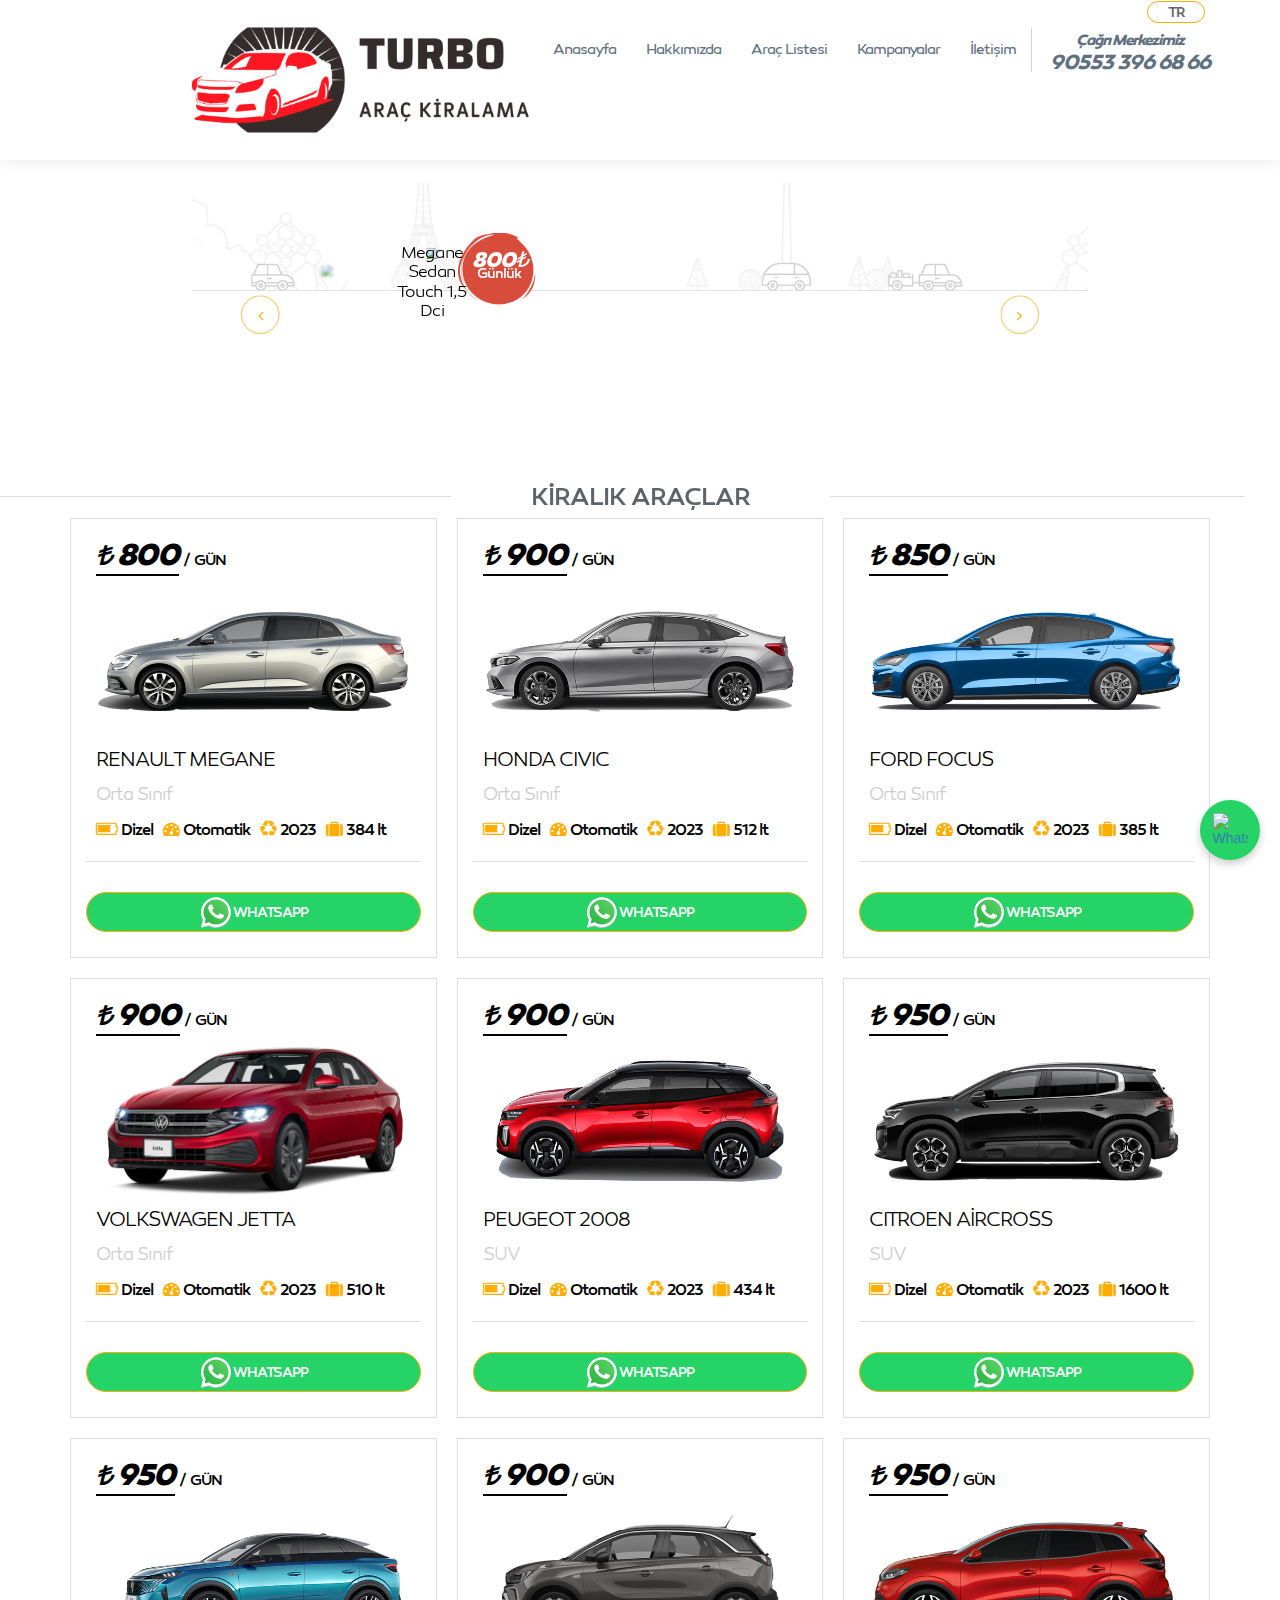
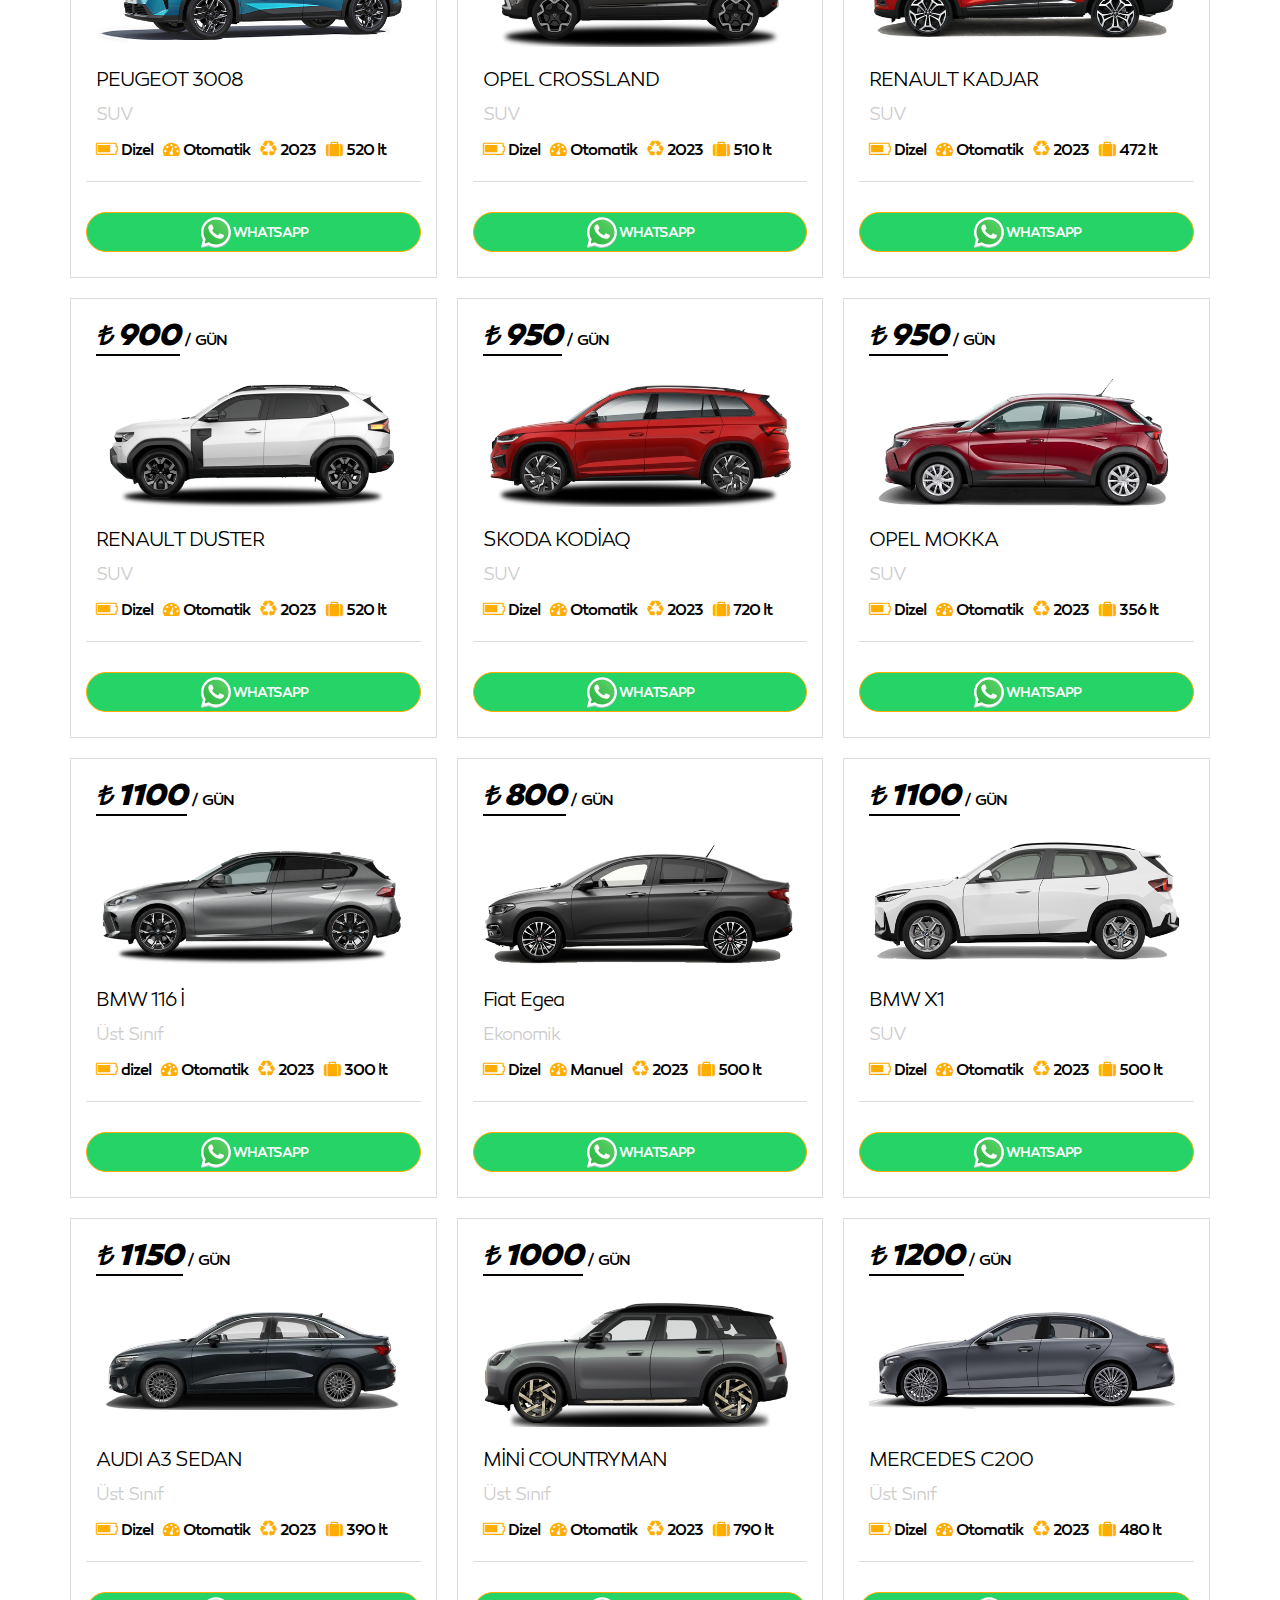
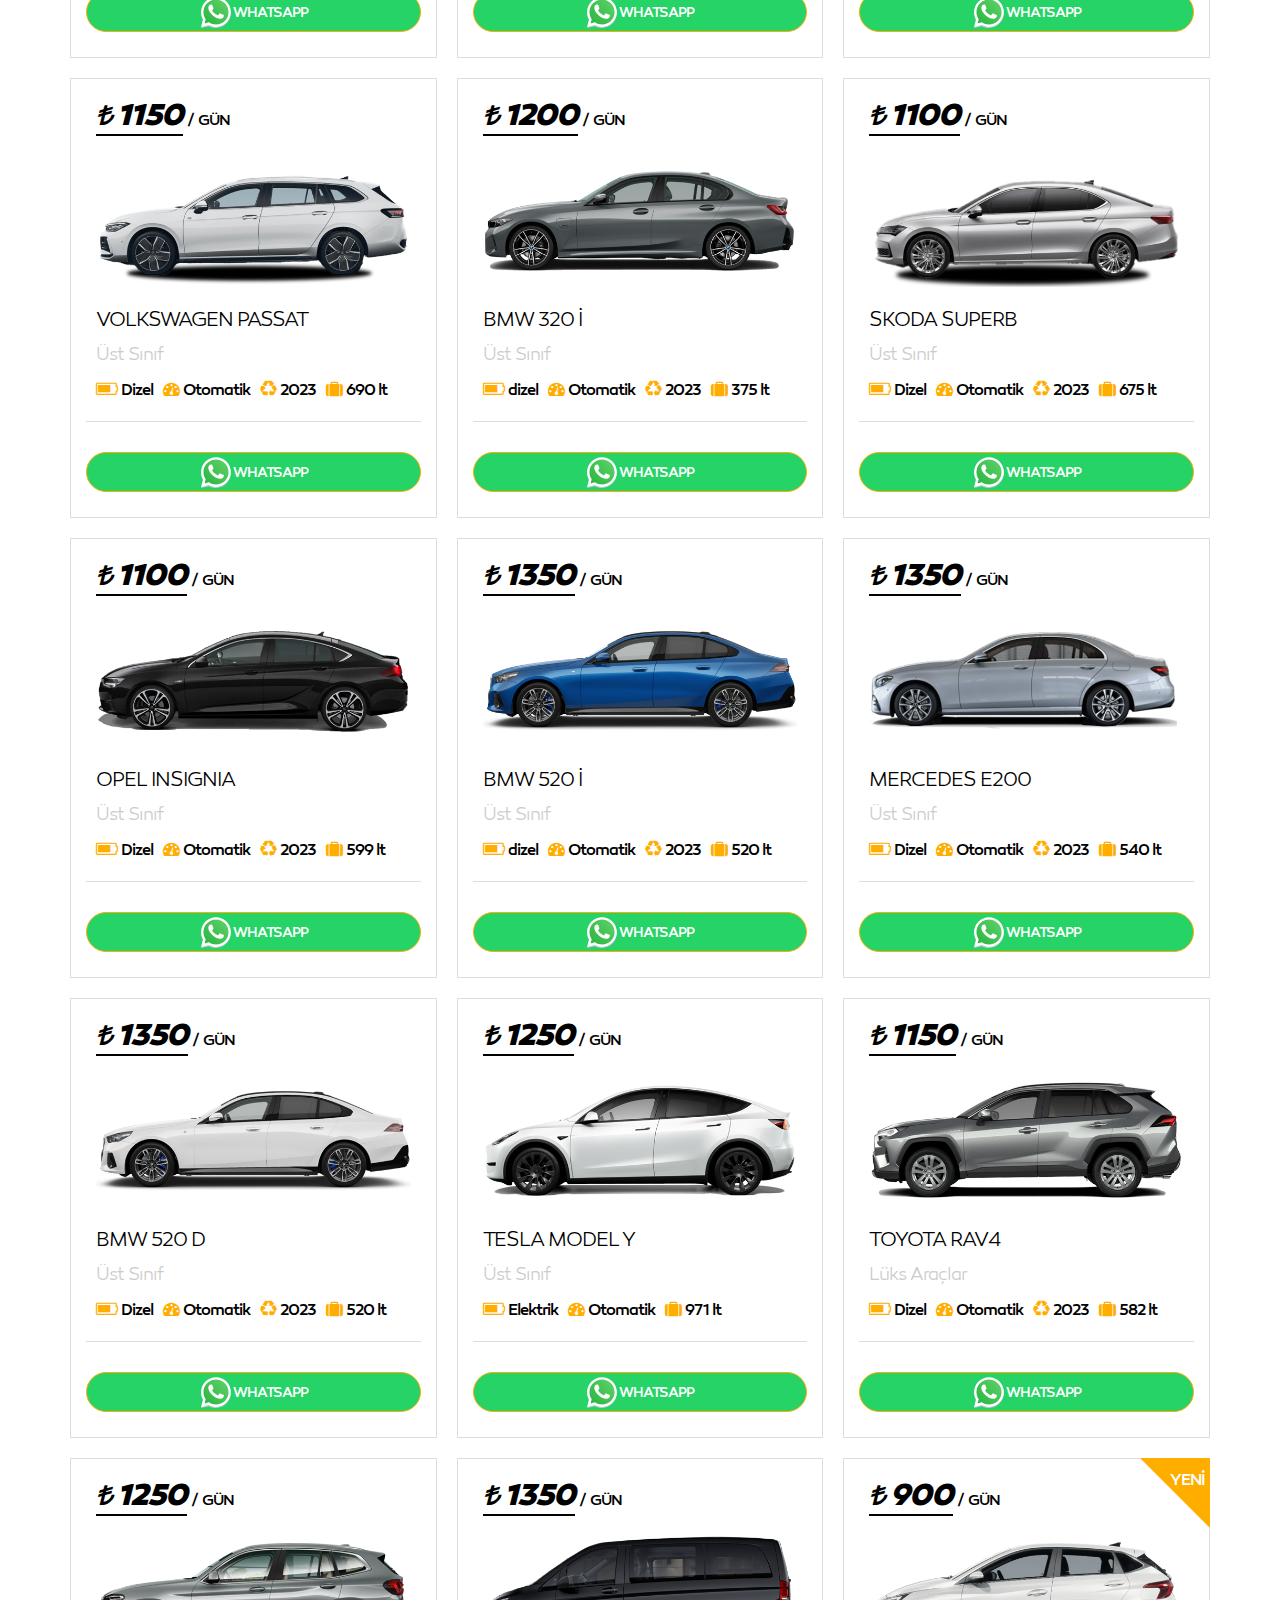
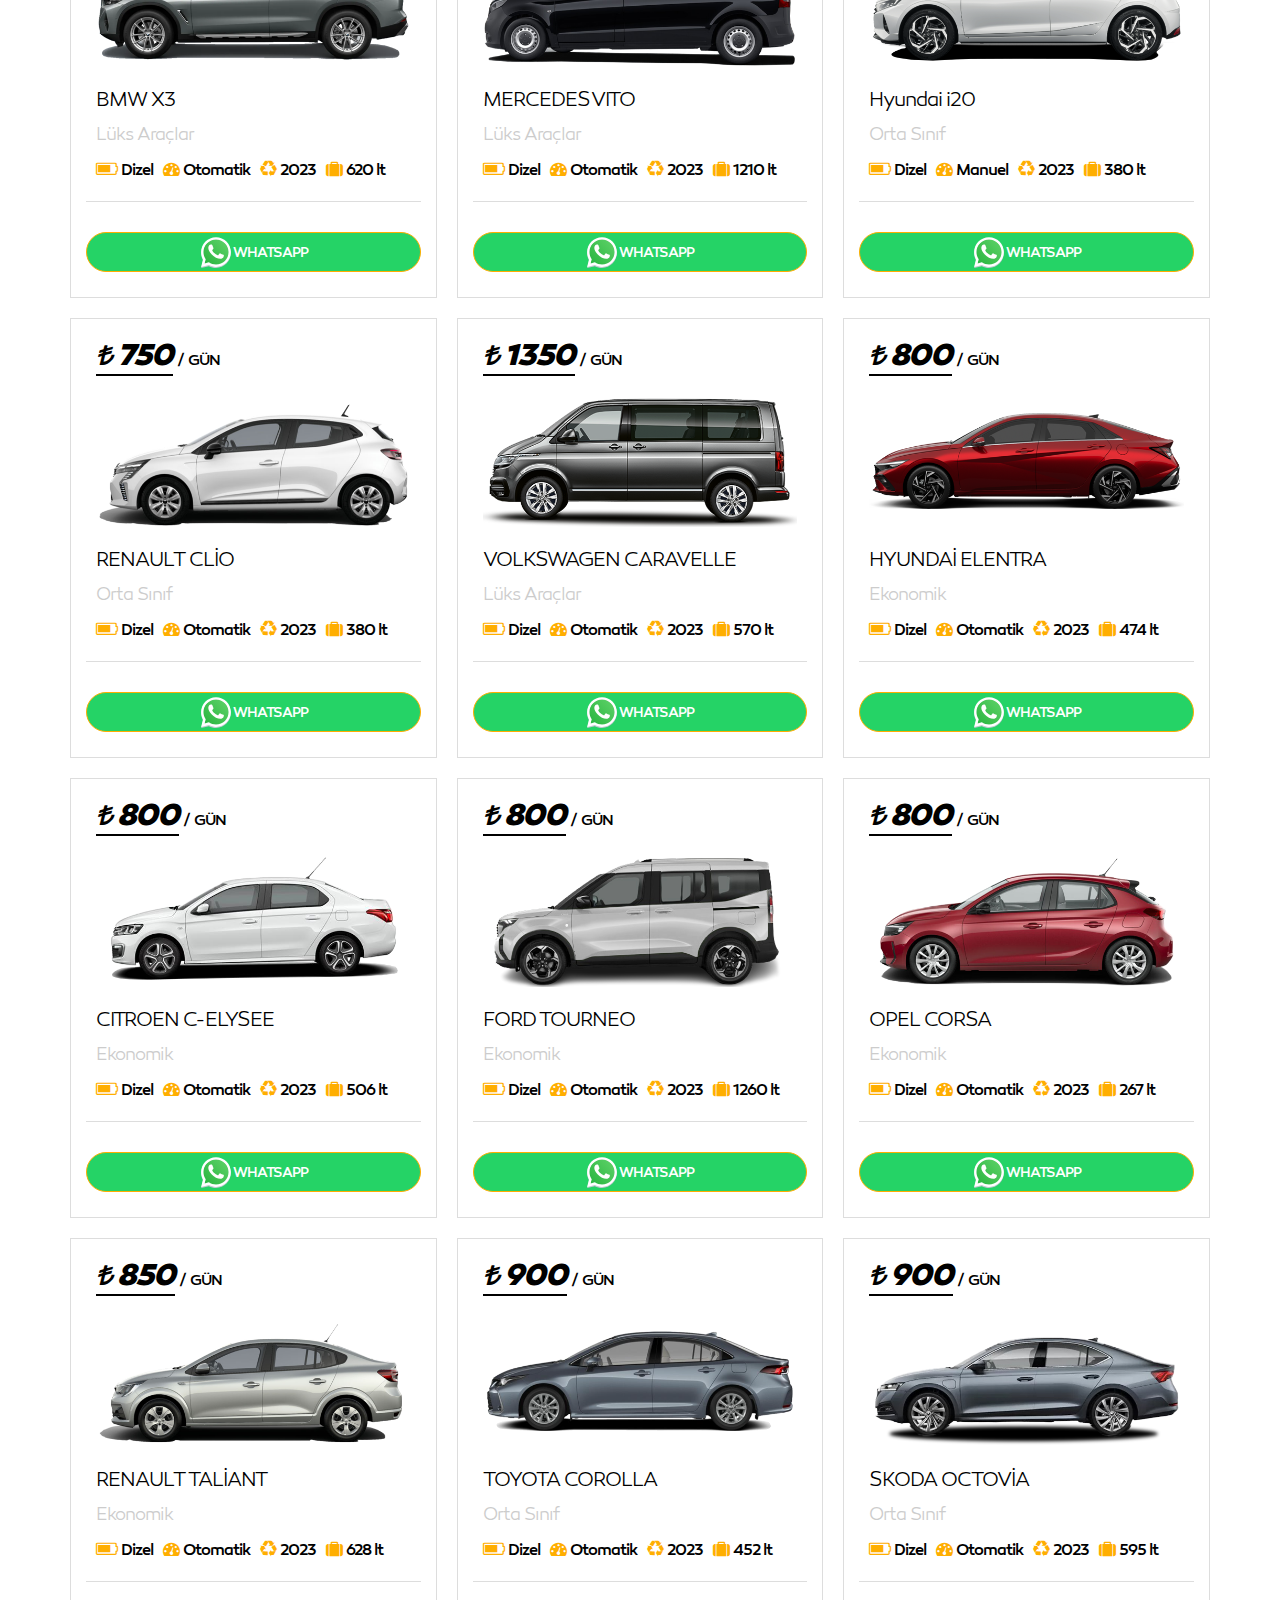
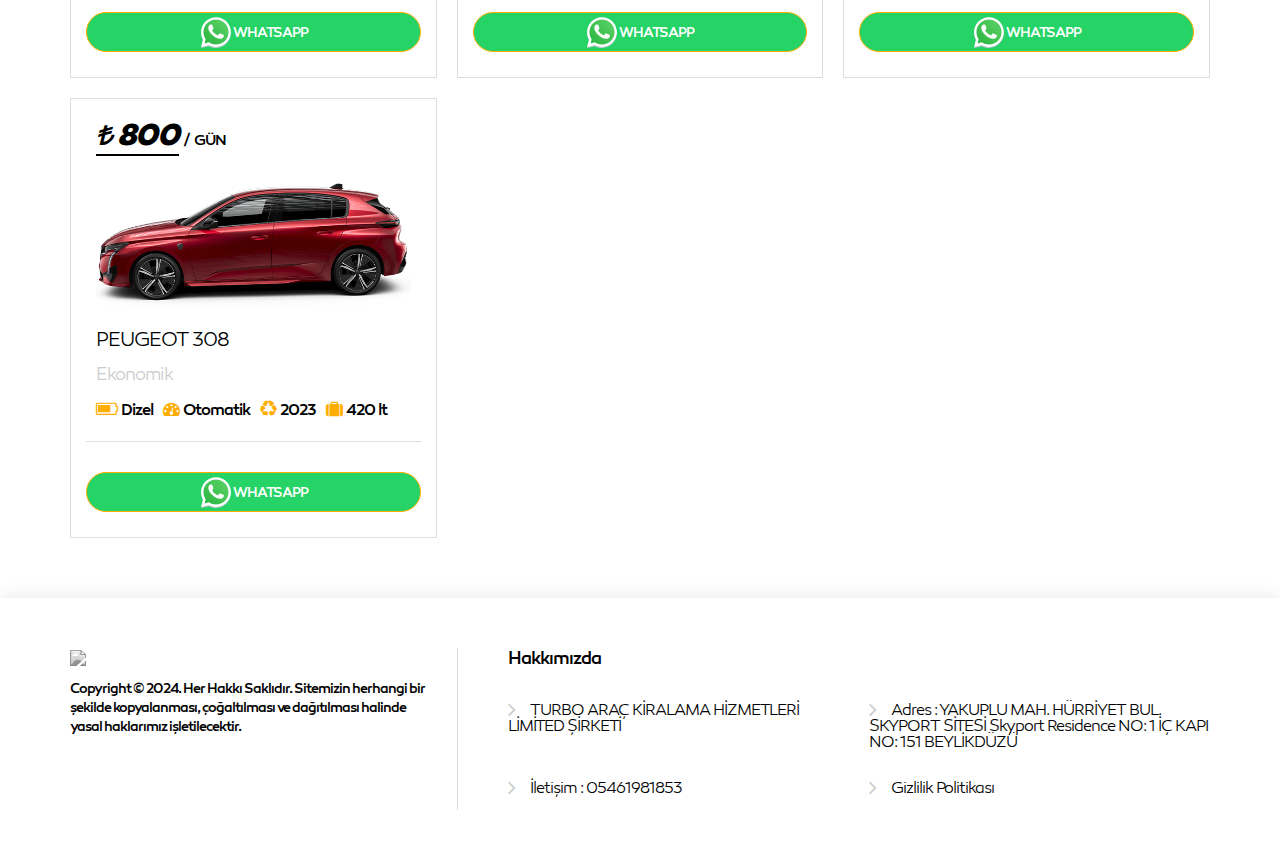
==== commit f0922507: "Update index.html" ====
--- a/index.html
+++ b/index.html
@@ -176,7 +176,7 @@
                                     <div class="price-box">
                                         <span class="price-value"><i class="fa fa-try"></i> 800</span><span class="price-text"><b>/</b> Gün</span>
                                     </div>
-                                    <div class="image-box"><a href="https://api.whatsapp.com/send?phone=+905533966866&text=Merhaba+Renault+Megane+Ara%c3%a7+Kiralamak+%c4%b0stiyorum."><img src="//uploads/araclar/megane.png" data-height="200"></a>
+                                    <div class="image-box"><a href="https://api.whatsapp.com/send?phone=+905533966866&text=Merhaba+Renault+Megane+Ara%c3%a7+Kiralamak+%c4%b0stiyorum."><img src="/uploads/araclar/megane.png" data-height="200"></a>
                                     </div>
                                     <div class="car-info">
                                         <div class="car-name">RENAULT MEGANE</div>
@@ -224,7 +224,7 @@
                                     <div class="price-box">
                                         <span class="price-value"> <i class="fa fa-try"></i> 900</span><span class="price-text"><b>/</b> Gün</span>
                                     </div>
-                                    <div class="image-box"><a href="https://api.whatsapp.com/send?phone=+905533966866&text=Merhaba+Honda+Civic+Ara%c3%a7+Kiralamak+%c4%b0stiyorum."><img src="//uploads/araclar/civic.png" data-height="200"></a>
+                                    <div class="image-box"><a href="https://api.whatsapp.com/send?phone=+905533966866&text=Merhaba+Honda+Civic+Ara%c3%a7+Kiralamak+%c4%b0stiyorum."><img src="/uploads/araclar/civic.png" data-height="200"></a>
                                     </div>
                                     <div class="car-info">
                                         <div class="car-name">HONDA CIVIC</div>
@@ -272,7 +272,7 @@
                                     <div class="price-box">
                                         <span class="price-value"> <i class="fa fa-try"></i> 850</span><span class="price-text"><b>/</b> Gün</span>
                                     </div>
-                                    <div class="image-box"><a href="https://api.whatsapp.com/send?phone=+905533966866&text=Merhaba+Ford+Focus+Ara%c3%a7+Kiralamak+%c4%b0stiyorum."><img src="//uploads/araclar/focus.png" data-height="200"></a>
+                                    <div class="image-box"><a href="https://api.whatsapp.com/send?phone=+905533966866&text=Merhaba+Ford+Focus+Ara%c3%a7+Kiralamak+%c4%b0stiyorum."><img src="/uploads/araclar/focus.png" data-height="200"></a>
                                     </div>
                                     <div class="car-info">
                                         <div class="car-name">FORD FOCUS</div>
@@ -320,7 +320,7 @@
                                     <div class="price-box">
                                         <span class="price-value"> <i class="fa fa-try"></i> 900</span><span class="price-text"><b>/</b> Gün</span>
                                     </div>
-                                    <div class="image-box"><a href="https://api.whatsapp.com/send?phone=+905533966866&text=Merhaba+Volkswagen+Jetta+Ara%c3%a7+Kiralamak+%c4%b0stiyorum."><img src="//uploads/araclar/jetta.png" data-height="200"></a>
+                                    <div class="image-box"><a href="https://api.whatsapp.com/send?phone=+905533966866&text=Merhaba+Volkswagen+Jetta+Ara%c3%a7+Kiralamak+%c4%b0stiyorum."><img src="/uploads/araclar/jetta.png" data-height="200"></a>
                                     </div>
                                     <div class="car-info">
                                         <div class="car-name">VOLKSWAGEN JETTA</div>
@@ -368,7 +368,7 @@
                                     <div class="price-box">
                                         <span class="price-value"> <i class="fa fa-try"></i> 900</span><span class="price-text"><b>/</b> Gün</span>
                                     </div>
-                                    <div class="image-box"><a href="https://api.whatsapp.com/send?phone=+905533966866&text=Merhaba+Peugeot+2008+Ara%c3%a7+Kiralamak+%c4%b0stiyorum."><img src="//uploads/araclar/2008.png" data-height="200"></a>
+                                    <div class="image-box"><a href="https://api.whatsapp.com/send?phone=+905533966866&text=Merhaba+Peugeot+2008+Ara%c3%a7+Kiralamak+%c4%b0stiyorum."><img src="/uploads/araclar/2008.png" data-height="200"></a>
                                     </div>
                                     <div class="car-info">
                                         <div class="car-name">PEUGEOT 2008</div>
@@ -416,7 +416,7 @@
                                     <div class="price-box">
                                         <span class="price-value"> <i class="fa fa-try"></i> 950</span><span class="price-text"><b>/</b> Gün</span>
                                     </div>
-                                    <div class="image-box"><a href="https://api.whatsapp.com/send?phone=+905533966866&text=Merhaba+Citroen+Aircross+Ara%c3%a7+Kiralamak+%c4%b0stiyorum."><img src="//uploads/araclar/aircross.png" data-height="200"></a>
+                                    <div class="image-box"><a href="https://api.whatsapp.com/send?phone=+905533966866&text=Merhaba+Citroen+Aircross+Ara%c3%a7+Kiralamak+%c4%b0stiyorum."><img src="/uploads/araclar/aircross.png" data-height="200"></a>
                                     </div>
                                     <div class="car-info">
                                         <div class="car-name">CITROEN AİRCROSS</div>
@@ -464,7 +464,7 @@
                                     <div class="price-box">
                                         <span class="price-value"> <i class="fa fa-try"></i> 950</span><span class="price-text"><b>/</b> Gün</span>
                                     </div>
-                                    <div class="image-box"><a href="https://api.whatsapp.com/send?phone=+905533966866&text=Merhaba+Peugeot+3008+Ara%c3%a7+Kiralamak+%c4%b0stiyorum."><img src="//uploads/araclar/3008.png" data-height="200"></a>
+                                    <div class="image-box"><a href="https://api.whatsapp.com/send?phone=+905533966866&text=Merhaba+Peugeot+3008+Ara%c3%a7+Kiralamak+%c4%b0stiyorum."><img src="/uploads/araclar/3008.png" data-height="200"></a>
                                     </div>
                                     <div class="car-info">
                                         <div class="car-name">PEUGEOT 3008</div>
@@ -511,7 +511,7 @@
                                     <div class="price-box">
                                         <span class="price-value"> <i class="fa fa-try"></i> 900</span><span class="price-text"><b>/</b> Gün</span>
                                     </div>
-                                    <div class="image-box"><a href="https://api.whatsapp.com/send?phone=+905533966866&text=Merhaba+Opel+Crossland+Ara%c3%a7+Kiralamak+%c4%b0stiyorum."><img src="//uploads/araclar/crossland.png" data-height="200"></a>
+                                    <div class="image-box"><a href="https://api.whatsapp.com/send?phone=+905533966866&text=Merhaba+Opel+Crossland+Ara%c3%a7+Kiralamak+%c4%b0stiyorum."><img src="/uploads/araclar/crossland.png" data-height="200"></a>
                                     </div>
                                     <div class="car-info">
                                         <div class="car-name">OPEL CROSSLAND</div>
@@ -559,7 +559,7 @@
                                     <div class="price-box">
                                         <span class="price-value"> <i class="fa fa-try"></i> 950</span><span class="price-text"><b>/</b> Gün</span>
                                     </div>
-                                    <div class="image-box"><a href="https://api.whatsapp.com/send?phone=+905533966866&text=Merhaba+Renault+Kadjar+Ara%c3%a7+Kiralamak+%c4%b0stiyorum."><img src="//uploads/araclar/kadjar.png" data-height="200"></a>
+                                    <div class="image-box"><a href="https://api.whatsapp.com/send?phone=+905533966866&text=Merhaba+Renault+Kadjar+Ara%c3%a7+Kiralamak+%c4%b0stiyorum."><img src="/uploads/araclar/kadjar.png" data-height="200"></a>
                                     </div>
                                     <div class="car-info">
                                         <div class="car-name">RENAULT KADJAR</div>
@@ -606,7 +606,7 @@
                                     <div class="price-box">
                                         <span class="price-value"> <i class="fa fa-try"></i> 900</span><span class="price-text"><b>/</b> Gün</span>
                                     </div>
-                                    <div class="image-box"><a href="https://api.whatsapp.com/send?phone=+905533966866&text=Merhaba+Renault+Duster+Ara%c3%a7+Kiralamak+%c4%b0stiyorum."><img src="//uploads/araclar/duster.png" data-height="200"></a>
+                                    <div class="image-box"><a href="https://api.whatsapp.com/send?phone=+905533966866&text=Merhaba+Renault+Duster+Ara%c3%a7+Kiralamak+%c4%b0stiyorum."><img src="/uploads/araclar/duster.png" data-height="200"></a>
                                     </div>
                                     <div class="car-info">
                                         <div class="car-name">RENAULT DUSTER</div>
@@ -653,7 +653,7 @@
                                     <div class="price-box">
                                         <span class="price-value"> <i class="fa fa-try"></i> 950</span><span class="price-text"><b>/</b> Gün</span>
                                     </div>
-                                    <div class="image-box"><a href="https://api.whatsapp.com/send?phone=+905533966866&text=Merhaba+Skoda+Kodiaq+Ara%c3%a7+Kiralamak+%c4%b0stiyorum."><img src="//uploads/araclar/qodiak.png" data-height="200"></a>
+                                    <div class="image-box"><a href="https://api.whatsapp.com/send?phone=+905533966866&text=Merhaba+Skoda+Kodiaq+Ara%c3%a7+Kiralamak+%c4%b0stiyorum."><img src="/uploads/araclar/qodiak.png" data-height="200"></a>
                                     </div>
                                     <div class="car-info">
                                         <div class="car-name">SKODA KODİAQ</div>
@@ -700,7 +700,7 @@
                                     <div class="price-box">
                                         <span class="price-value"> <i class="fa fa-try"></i> 950</span><span class="price-text"><b>/</b> Gün</span>
                                     </div>
-                                    <div class="image-box"><a href="https://api.whatsapp.com/send?phone=+905533966866&text=Merhaba+Opel+Mokka+Ara%c3%a7+Kiralamak+%c4%b0stiyorum."><img src="//uploads/araclar/mokka.png" data-height="200"></a>
+                                    <div class="image-box"><a href="https://api.whatsapp.com/send?phone=+905533966866&text=Merhaba+Opel+Mokka+Ara%c3%a7+Kiralamak+%c4%b0stiyorum."><img src="/uploads/araclar/mokka.png" data-height="200"></a>
                                     </div>
                                     <div class="car-info">
                                         <div class="car-name">OPEL MOKKA</div>
@@ -747,7 +747,7 @@
                                     <div class="price-box">
                                         <span class="price-value"> <i class="fa fa-try"></i> 1100</span><span class="price-text"><b>/</b> Gün</span>
                                     </div>
-                                    <div class="image-box"><a href="https://api.whatsapp.com/send?phone=+905533966866&text=Merhaba+BMW+116+Ara%c3%a7+Kiralamak+%c4%b0stiyorum."><img src="//uploads/araclar/116.png" data-height="200"></a>
+                                    <div class="image-box"><a href="https://api.whatsapp.com/send?phone=+905533966866&text=Merhaba+BMW+116+Ara%c3%a7+Kiralamak+%c4%b0stiyorum."><img src="/uploads/araclar/116.png" data-height="200"></a>
                                     </div>
                                     <div class="car-info">
                                         <div class="car-name">BMW 116 İ</div>
@@ -794,7 +794,7 @@
                                     <div class="price-box">
                                         <span class="price-value"> <i class="fa fa-try"></i> 800</span><span class="price-text"><b>/</b> Gün</span>
                                     </div>
-                                    <div class="image-box"><a href="https://api.whatsapp.com/send?phone=+905533966866&text=Merhaba+Fiat+Egea+Ara%c3%a7+Kiralamak+%c4%b0stiyorum."><img src="//uploads/araclar/egea.png" data-height="200"></a>
+                                    <div class="image-box"><a href="https://api.whatsapp.com/send?phone=+905533966866&text=Merhaba+Fiat+Egea+Ara%c3%a7+Kiralamak+%c4%b0stiyorum."><img src="/uploads/araclar/egea.png" data-height="200"></a>
                                     </div>
                                     <div class="car-info">
                                         <div class="car-name">Fiat Egea</div>
@@ -841,7 +841,7 @@
                                     <div class="price-box">
                                         <span class="price-value"> <i class="fa fa-try"></i> 1100</span><span class="price-text"><b>/</b> Gün</span>
                                     </div>
-                                    <div class="image-box"><a href="https://api.whatsapp.com/send?phone=+905533966866&text=Merhaba+BMW+X1+Ara%c3%a7+Kiralamak+%c4%b0stiyorum."><img src="//uploads/araclar/x1.png" data-height="200"></a>
+                                    <div class="image-box"><a href="https://api.whatsapp.com/send?phone=+905533966866&text=Merhaba+BMW+X1+Ara%c3%a7+Kiralamak+%c4%b0stiyorum."><img src="/uploads/araclar/x1.png" data-height="200"></a>
                                     </div>
                                     <div class="car-info">
                                         <div class="car-name">BMW X1</div>
@@ -888,7 +888,7 @@
                                     <div class="price-box">
                                         <span class="price-value"> <i class="fa fa-try"></i> 1150</span><span class="price-text"><b>/</b> Gün</span>
                                     </div>
-                                    <div class="image-box"><a href="https://api.whatsapp.com/send?phone=+905533966866&text=Merhaba+Audi+A3+Ara%c3%a7+Kiralamak+%c4%b0stiyorum."><img src="//uploads/araclar/a3.png" data-height="200"></a>
+                                    <div class="image-box"><a href="https://api.whatsapp.com/send?phone=+905533966866&text=Merhaba+Audi+A3+Ara%c3%a7+Kiralamak+%c4%b0stiyorum."><img src="/uploads/araclar/a3.png" data-height="200"></a>
                                     </div>
                                     <div class="car-info">
                                         <div class="car-name">AUDI A3 SEDAN</div>
@@ -935,7 +935,7 @@
                                     <div class="price-box">
                                         <span class="price-value"> <i class="fa fa-try"></i> 1000</span><span class="price-text"><b>/</b> Gün</span>
                                     </div>
-                                    <div class="image-box"><a href="https://api.whatsapp.com/send?phone=+905533966866&text=Merhaba+Mini+Countryman+Ara%c3%a7+Kiralamak+%c4%b0stiyorum."><img src="//uploads/araclar/mini.png" data-height="200"></a>
+                                    <div class="image-box"><a href="https://api.whatsapp.com/send?phone=+905533966866&text=Merhaba+Mini+Countryman+Ara%c3%a7+Kiralamak+%c4%b0stiyorum."><img src="/uploads/araclar/mini.png" data-height="200"></a>
                                     </div>
                                     <div class="car-info">
                                         <div class="car-name">MİNİ COUNTRYMAN</div>
@@ -982,7 +982,7 @@
                                     <div class="price-box">
                                         <span class="price-value"> <i class="fa fa-try"></i> 1200</span><span class="price-text"><b>/</b> Gün</span>
                                     </div>
-                                    <div class="image-box"><a href="https://api.whatsapp.com/send?phone=+905533966866&text=Merhaba+Mercedes+C200+Ara%c3%a7+Kiralamak+%c4%b0stiyorum."><img src="//uploads/araclar/c200.png" data-height="200"></a>
+                                    <div class="image-box"><a href="https://api.whatsapp.com/send?phone=+905533966866&text=Merhaba+Mercedes+C200+Ara%c3%a7+Kiralamak+%c4%b0stiyorum."><img src="/uploads/araclar/c200.png" data-height="200"></a>
                                     </div>
                                     <div class="car-info">
                                         <div class="car-name">MERCEDES C200</div>
@@ -1029,7 +1029,7 @@
                                     <div class="price-box">
                                         <span class="price-value"> <i class="fa fa-try"></i> 1150</span><span class="price-text"><b>/</b> Gün</span>
                                     </div>
-                                    <div class="image-box"><a href="https://api.whatsapp.com/send?phone=+905533966866&text=Merhaba+Volkswagen+Passat+Ara%c3%a7+Kiralamak+%c4%b0stiyorum."><img src="//uploads/araclar/passat.png" data-height="200"></a>
+                                    <div class="image-box"><a href="https://api.whatsapp.com/send?phone=+905533966866&text=Merhaba+Volkswagen+Passat+Ara%c3%a7+Kiralamak+%c4%b0stiyorum."><img src="/uploads/araclar/passat.png" data-height="200"></a>
                                     </div>
                                     <div class="car-info">
                                         <div class="car-name">VOLKSWAGEN PASSAT</div>
@@ -1076,7 +1076,7 @@
                                     <div class="price-box">
                                         <span class="price-value"> <i class="fa fa-try"></i> 1200</span><span class="price-text"><b>/</b> Gün</span>
                                     </div>
-                                    <div class="image-box"><a href="https://api.whatsapp.com/send?phone=+905533966866&text=Merhaba+BMW+320+Serisi+Ara%c3%a7+Kiralamak+%c4%b0stiyorum."><img src="//uploads/araclar/320.png" data-height="200"></a>
+                                    <div class="image-box"><a href="https://api.whatsapp.com/send?phone=+905533966866&text=Merhaba+BMW+320+Serisi+Ara%c3%a7+Kiralamak+%c4%b0stiyorum."><img src="/uploads/araclar/320.png" data-height="200"></a>
                                     </div>
                                     <div class="car-info">
                                         <div class="car-name">BMW 320 İ</div>
@@ -1123,7 +1123,7 @@
                                     <div class="price-box">
                                         <span class="price-value"> <i class="fa fa-try"></i> 1100</span><span class="price-text"><b>/</b> Gün</span>
                                     </div>
-                                    <div class="image-box"><a href="https://api.whatsapp.com/send?phone=+905533966866&text=Merhaba+Skoda+SUPERB+Ara%c3%a7+Kiralamak+%c4%b0stiyorum."><img src="//uploads/araclar/superb.png" data-height="200"></a>
+                                    <div class="image-box"><a href="https://api.whatsapp.com/send?phone=+905533966866&text=Merhaba+Skoda+SUPERB+Ara%c3%a7+Kiralamak+%c4%b0stiyorum."><img src="/uploads/araclar/superb.png" data-height="200"></a>
                                     </div>
                                     <div class="car-info">
                                         <div class="car-name">SKODA SUPERB</div>
@@ -1171,7 +1171,7 @@
                                     <div class="price-box">
                                         <span class="price-value"> <i class="fa fa-try"></i> 1100</span><span class="price-text"><b>/</b> Gün</span>
                                     </div>
-                                    <div class="image-box"><a href="https://api.whatsapp.com/send?phone=+905533966866&text=Merhaba+Opel+%c4%b0nsignia+Ara%c3%a7+Kiralamak+%c4%b0stiyorum."><img src="//uploads/araclar/insignia.png" data-height="200"></a>
+                                    <div class="image-box"><a href="https://api.whatsapp.com/send?phone=+905533966866&text=Merhaba+Opel+%c4%b0nsignia+Ara%c3%a7+Kiralamak+%c4%b0stiyorum."><img src="/uploads/araclar/insignia.png" data-height="200"></a>
                                     </div>
                                     <div class="car-info">
                                         <div class="car-name">OPEL INSIGNIA</div>
@@ -1219,7 +1219,7 @@
                                     <div class="price-box">
                                         <span class="price-value"> <i class="fa fa-try"></i> 1350</span><span class="price-text"><b>/</b> Gün</span>
                                     </div>
-                                    <div class="image-box"><a href="https://api.whatsapp.com/send?phone=+905533966866&text=Merhaba+BMW+520+Serisi+Ara%c3%a7+Kiralamak+%c4%b0stiyorum."><img src="//uploads/araclar/520i.png" data-height="200"></a>
+                                    <div class="image-box"><a href="https://api.whatsapp.com/send?phone=+905533966866&text=Merhaba+BMW+520+Serisi+Ara%c3%a7+Kiralamak+%c4%b0stiyorum."><img src="/uploads/araclar/520i.png" data-height="200"></a>
                                     </div>
                                     <div class="car-info">
                                         <div class="car-name">BMW 520 İ</div>
@@ -1267,7 +1267,7 @@
                                     <div class="price-box">
                                         <span class="price-value"> <i class="fa fa-try"></i> 1350</span><span class="price-text"><b>/</b> Gün</span>
                                     </div>
-                                    <div class="image-box"><a href="https://api.whatsapp.com/send?phone=+905533966866&text=Merhaba+Mercedes+E200+Serisi+Ara%c3%a7+Kiralamak+%c4%b0stiyorum."><img src="//uploads/araclar/e200.png" data-height="200"></a>
+                                    <div class="image-box"><a href="https://api.whatsapp.com/send?phone=+905533966866&text=Merhaba+Mercedes+E200+Serisi+Ara%c3%a7+Kiralamak+%c4%b0stiyorum."><img src="/uploads/araclar/e200.png" data-height="200"></a>
                                     </div>
                                     <div class="car-info">
                                         <div class="car-name">MERCEDES E200</div>
@@ -1315,7 +1315,7 @@
                                     <div class="price-box">
                                         <span class="price-value"> <i class="fa fa-try"></i> 1350</span><span class="price-text"><b>/</b> Gün</span>
                                     </div>
-                                    <div class="image-box"><a href="https://api.whatsapp.com/send?phone=+905533966866&text=Merhaba+BMW+520+Serisi+Ara%c3%a7+Kiralamak+%c4%b0stiyorum."><img src="//uploads/araclar/520d.png" data-height="200"></a>
+                                    <div class="image-box"><a href="https://api.whatsapp.com/send?phone=+905533966866&text=Merhaba+BMW+520+Serisi+Ara%c3%a7+Kiralamak+%c4%b0stiyorum."><img src="/uploads/araclar/520d.png" data-height="200"></a>
                                     </div>
                                     <div class="car-info">
                                         <div class="car-name">BMW 520 D</div>
@@ -1363,7 +1363,7 @@
                                     <div class="price-box">
                                         <span class="price-value"> <i class="fa fa-try"></i> 1250</span><span class="price-text"><b>/</b> Gün</span>
                                     </div>
-                                    <div class="image-box"><a href="https://api.whatsapp.com/send?phone=+905533966866&text=Merhaba+Tesla+Model+Y+Serisi+Ara%c3%a7+Kiralamak+%c4%b0stiyorum."><img src="//uploads/araclar/tesla.png" data-height="200"></a>
+                                    <div class="image-box"><a href="https://api.whatsapp.com/send?phone=+905533966866&text=Merhaba+Tesla+Model+Y+Serisi+Ara%c3%a7+Kiralamak+%c4%b0stiyorum."><img src="/uploads/araclar/tesla.png" data-height="200"></a>
                                     </div>
                                     <div class="car-info">
                                         <div class="car-name">TESLA MODEL Y</div>
@@ -1410,7 +1410,7 @@
                                     <div class="price-box">
                                         <span class="price-value"> <i class="fa fa-try"></i> 1150</span><span class="price-text"><b>/</b> Gün</span>
                                     </div>
-                                    <div class="image-box"><a href="https://api.whatsapp.com/send?phone=+905533966866&text=Merhaba+Toyota+RAV+4+Serisi+Ara%c3%a7+Kiralamak+%c4%b0stiyorum."><img src="//uploads/araclar/rav4.png" data-height="200"></a>
+                                    <div class="image-box"><a href="https://api.whatsapp.com/send?phone=+905533966866&text=Merhaba+Toyota+RAV+4+Serisi+Ara%c3%a7+Kiralamak+%c4%b0stiyorum."><img src="/uploads/araclar/rav4.png" data-height="200"></a>
                                     </div>
                                     <div class="car-info">
                                         <div class="car-name">TOYOTA RAV4</div>
@@ -1458,7 +1458,7 @@
                                     <div class="price-box">
                                         <span class="price-value"> <i class="fa fa-try"></i> 1250</span><span class="price-text"><b>/</b> Gün</span>
                                     </div>
-                                    <div class="image-box"><a href="https://api.whatsapp.com/send?phone=+905533966866&text=Merhaba+BMW+X3+Serisi+Ara%c3%a7+Kiralamak+%c4%b0stiyorum."><img src="//uploads/araclar/x5.png" data-height="200"></a>
+                                    <div class="image-box"><a href="https://api.whatsapp.com/send?phone=+905533966866&text=Merhaba+BMW+X3+Serisi+Ara%c3%a7+Kiralamak+%c4%b0stiyorum."><img src="/uploads/araclar/x5.png" data-height="200"></a>
                                     </div>
                                     <div class="car-info">
                                         <div class="car-name">BMW X3</div>
@@ -1506,7 +1506,7 @@
                                     <div class="price-box">
                                         <span class="price-value"> <i class="fa fa-try"></i> 1350</span><span class="price-text"><b>/</b> Gün</span>
                                     </div>
-                                    <div class="image-box"><a href="https://api.whatsapp.com/send?phone=+905533966866&text=Merhaba+Mercedes+Vito+Serisi+Ara%c3%a7+Kiralamak+%c4%b0stiyorum."><img src="//uploads/araclar/vito.png" data-height="200"></a>
+                                    <div class="image-box"><a href="https://api.whatsapp.com/send?phone=+905533966866&text=Merhaba+Mercedes+Vito+Serisi+Ara%c3%a7+Kiralamak+%c4%b0stiyorum."><img src="/uploads/araclar/vito.png" data-height="200"></a>
                                     </div>
                                     <div class="car-info">
                                         <div class="car-name">MERCEDES VITO</div>
@@ -1555,7 +1555,7 @@
                                     <div class="price-box">
                                         <span class="price-value"> <i class="fa fa-try"></i> 900</span><span class="price-text"><b>/</b> Gün</span>
                                     </div>
-                                    <div class="image-box"><a href="https://api.whatsapp.com/send?phone=+905533966866&text=Merhaba+Hyundai+i20+Ara%c3%a7+Kiralamak+%c4%b0stiyorum."><img src="//uploads/araclar/i20.png" data-height="200"></a>
+                                    <div class="image-box"><a href="https://api.whatsapp.com/send?phone=+905533966866&text=Merhaba+Hyundai+i20+Ara%c3%a7+Kiralamak+%c4%b0stiyorum."><img src="/uploads/araclar/i20.png" data-height="200"></a>
                                     </div>
                                     <div class="car-info">
                                         <div class="car-name">Hyundai i20</div>
@@ -1603,7 +1603,7 @@
                                     <div class="price-box">
                                         <span class="price-value"> <i class="fa fa-try"></i> 750</span><span class="price-text"><b>/</b> Gün</span>
                                     </div>
-                                    <div class="image-box"><a href="https://api.whatsapp.com/send?phone=+905533966866&text=Merhaba+Renault+Clio+Ara%c3%a7+Kiralamak+%c4%b0stiyorum."><img src="//uploads/araclar/clio.png" data-height="200"></a>
+                                    <div class="image-box"><a href="https://api.whatsapp.com/send?phone=+905533966866&text=Merhaba+Renault+Clio+Ara%c3%a7+Kiralamak+%c4%b0stiyorum."><img src="/uploads/araclar/clio.png" data-height="200"></a>
                                     </div>
                                     <div class="car-info">
                                         <div class="car-name">RENAULT CLİO</div>
@@ -1651,7 +1651,7 @@
                                     <div class="price-box">
                                         <span class="price-value"> <i class="fa fa-try"></i> 1350</span><span class="price-text"><b>/</b> Gün</span>
                                     </div>
-                                    <div class="image-box"><a href="https://api.whatsapp.com/send?phone=+905533966866&text=Merhaba+Volkswagen+Caravelle+Serisi+Ara%c3%a7+Kiralamak+%c4%b0stiyorum."><img src="//uploads/araclar/caravelle.png" data-height="200"></a>
+                                    <div class="image-box"><a href="https://api.whatsapp.com/send?phone=+905533966866&text=Merhaba+Volkswagen+Caravelle+Serisi+Ara%c3%a7+Kiralamak+%c4%b0stiyorum."><img src="/uploads/araclar/caravelle.png" data-height="200"></a>
                                     </div>
                                     <div class="car-info">
                                         <div class="car-name">VOLKSWAGEN CARAVELLE</div>
@@ -1699,7 +1699,7 @@
                                     <div class="price-box">
                                         <span class="price-value"> <i class="fa fa-try"></i> 800</span><span class="price-text"><b>/</b> Gün</span>
                                     </div>
-                                    <div class="image-box"><a href="https://api.whatsapp.com/send?phone=+905533966866&text=Merhaba+Hyundai+Elentra+Ara%c3%a7+Kiralamak+%c4%b0stiyorum."><img src="//uploads/araclar/elentra.png" data-height="200"></a>
+                                    <div class="image-box"><a href="https://api.whatsapp.com/send?phone=+905533966866&text=Merhaba+Hyundai+Elentra+Ara%c3%a7+Kiralamak+%c4%b0stiyorum."><img src="/uploads/araclar/elentra.png" data-height="200"></a>
                                     </div>
                                     <div class="car-info">
                                         <div class="car-name">HYUNDAİ ELENTRA</div>
@@ -1747,7 +1747,7 @@
                                     <div class="price-box">
                                         <span class="price-value"> <i class="fa fa-try"></i> 800</span><span class="price-text"><b>/</b> Gün</span>
                                     </div>
-                                    <div class="image-box"><a href="https://api.whatsapp.com/send?phone=+905533966866&text=Merhaba+Citroen+C-Elysee+Ara%c3%a7+Kiralamak+%c4%b0stiyorum."><img src="//uploads/araclar/elysee.png" data-height="200"></a>
+                                    <div class="image-box"><a href="https://api.whatsapp.com/send?phone=+905533966866&text=Merhaba+Citroen+C-Elysee+Ara%c3%a7+Kiralamak+%c4%b0stiyorum."><img src="/uploads/araclar/elysee.png" data-height="200"></a>
                                     </div>
                                     <div class="car-info">
                                         <div class="car-name">CITROEN C-ELYSEE</div>
@@ -1795,7 +1795,7 @@
                                     <div class="price-box">
                                         <span class="price-value"> <i class="fa fa-try"></i> 800</span><span class="price-text"><b>/</b> Gün</span>
                                     </div>
-                                    <div class="image-box"><a href="https://api.whatsapp.com/send?phone=+905533966866&text=Merhaba+Ford+Tourneo+Serisi+Ara%c3%a7+Kiralamak+%c4%b0stiyorum."><img src="//uploads/araclar/tourneo.png" data-height="200"></a>
+                                    <div class="image-box"><a href="https://api.whatsapp.com/send?phone=+905533966866&text=Merhaba+Ford+Tourneo+Serisi+Ara%c3%a7+Kiralamak+%c4%b0stiyorum."><img src="/uploads/araclar/tourneo.png" data-height="200"></a>
                                     </div>
                                     <div class="car-info">
                                         <div class="car-name">FORD TOURNEO</div>
@@ -1843,7 +1843,7 @@
                                     <div class="price-box">
                                         <span class="price-value"> <i class="fa fa-try"></i> 800</span><span class="price-text"><b>/</b> Gün</span>
                                     </div>
-                                    <div class="image-box"><a href="https://api.whatsapp.com/send?phone=+905533966866&text=Merhaba+Opel+Corsa+Ara%c3%a7+Kiralamak+%c4%b0stiyorum."><img src="//uploads/araclar/corsa.png" data-height="200"></a>
+                                    <div class="image-box"><a href="https://api.whatsapp.com/send?phone=+905533966866&text=Merhaba+Opel+Corsa+Ara%c3%a7+Kiralamak+%c4%b0stiyorum."><img src="/uploads/araclar/corsa.png" data-height="200"></a>
                                     </div>
                                     <div class="car-info">
                                         <div class="car-name">OPEL CORSA</div>
@@ -1892,7 +1892,7 @@
                                     <div class="price-box">
                                         <span class="price-value"> <i class="fa fa-try"></i> 850</span><span class="price-text"><b>/</b> Gün</span>
                                     </div>
-                                    <div class="image-box"><a href="https://api.whatsapp.com/send?phone=+905533966866&text=Merhaba+Renault+Taliant+Ara%c3%a7+Kiralamak+%c4%b0stiyorum."><img src="//uploads/araclar/taliant.png" data-height="200"></a>
+                                    <div class="image-box"><a href="https://api.whatsapp.com/send?phone=+905533966866&text=Merhaba+Renault+Taliant+Ara%c3%a7+Kiralamak+%c4%b0stiyorum."><img src="/uploads/araclar/taliant.png" data-height="200"></a>
                                     </div>
                                     <div class="car-info">
                                         <div class="car-name">RENAULT TALİANT</div>
@@ -1940,7 +1940,7 @@
                                     <div class="price-box">
                                         <span class="price-value"> <i class="fa fa-try"></i> 900</span><span class="price-text"><b>/</b> Gün</span>
                                     </div>
-                                    <div class="image-box"><a href="https://api.whatsapp.com/send?phone=+905533966866&text=Merhaba+Toyota+Corolla+Ara%c3%a7+Kiralamak+%c4%b0stiyorum."><img src="//uploads/araclar/corolla.png" data-height="200"></a>
+                                    <div class="image-box"><a href="https://api.whatsapp.com/send?phone=+905533966866&text=Merhaba+Toyota+Corolla+Ara%c3%a7+Kiralamak+%c4%b0stiyorum."><img src="/uploads/araclar/corolla.png" data-height="200"></a>
                                     </div>
                                     <div class="car-info">
                                         <div class="car-name">TOYOTA COROLLA</div>
@@ -1988,7 +1988,7 @@
                                     <div class="price-box">
                                         <span class="price-value"> <i class="fa fa-try"></i> 900</span><span class="price-text"><b>/</b> Gün</span>
                                     </div>
-                                    <div class="image-box"><a href="https://api.whatsapp.com/send?phone=+905533966866&text=Merhaba+Skoda+Octovia+Ara%c3%a7+Kiralamak+%c4%b0stiyorum."><img src="//uploads/araclar/octovia.png" data-height="200"></a>
+                                    <div class="image-box"><a href="https://api.whatsapp.com/send?phone=+905533966866&text=Merhaba+Skoda+Octovia+Ara%c3%a7+Kiralamak+%c4%b0stiyorum."><img src="/uploads/araclar/octovia.png" data-height="200"></a>
                                     </div>
                                     <div class="car-info">
                                         <div class="car-name">SKODA OCTOVİA</div>
@@ -2036,7 +2036,7 @@
                                     <div class="price-box">
                                         <span class="price-value"> <i class="fa fa-try"></i> 800</span><span class="price-text"><b>/</b> Gün</span>
                                     </div>
-                                    <div class="image-box"><a href="https://api.whatsapp.com/send?phone=+905533966866&text=Merhaba+Peugeot+308+Ara%c3%a7+Kiralamak+%c4%b0stiyorum."><img src="//uploads/araclar/308.png" data-height="200"></a>
+                                    <div class="image-box"><a href="https://api.whatsapp.com/send?phone=+905533966866&text=Merhaba+Peugeot+308+Ara%c3%a7+Kiralamak+%c4%b0stiyorum."><img src="/uploads/araclar/308.png" data-height="200"></a>
                                     </div>
                                     <div class="car-info">
                                         <div class="car-name">PEUGEOT 308</div>
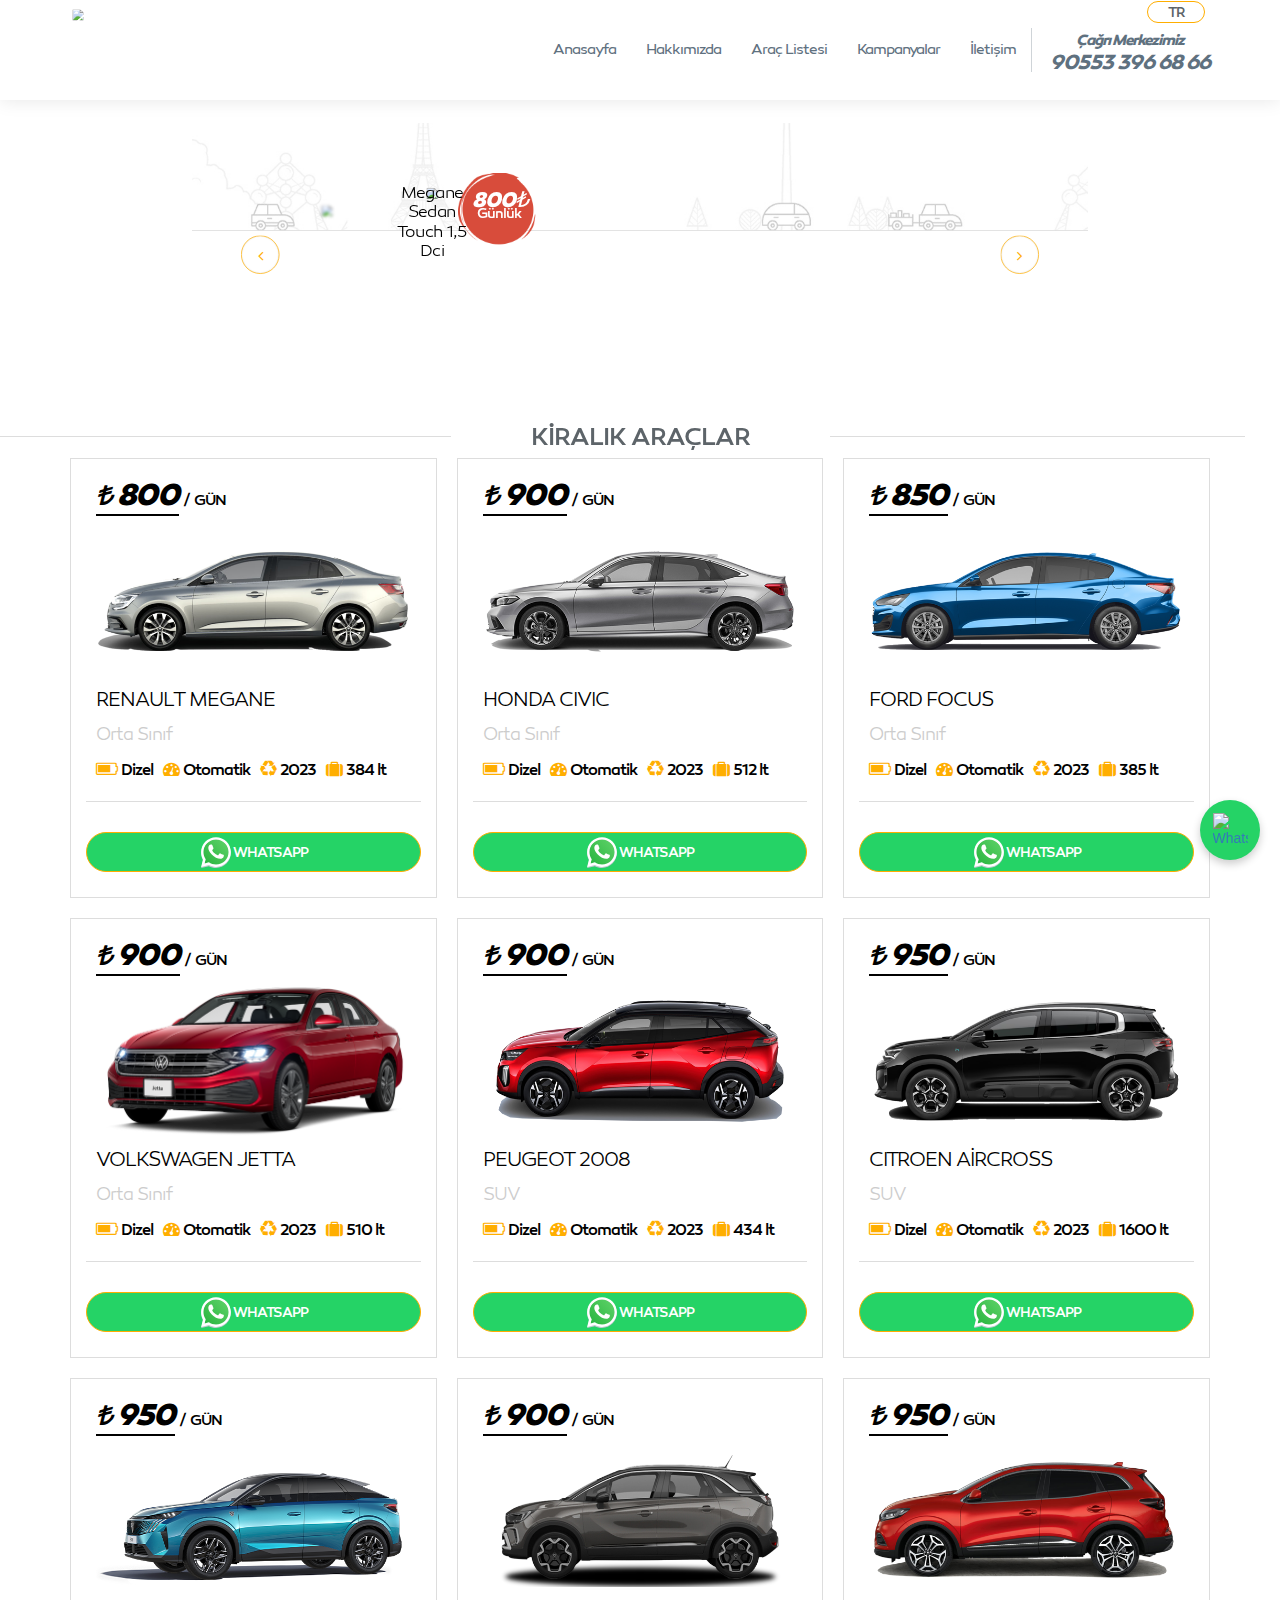
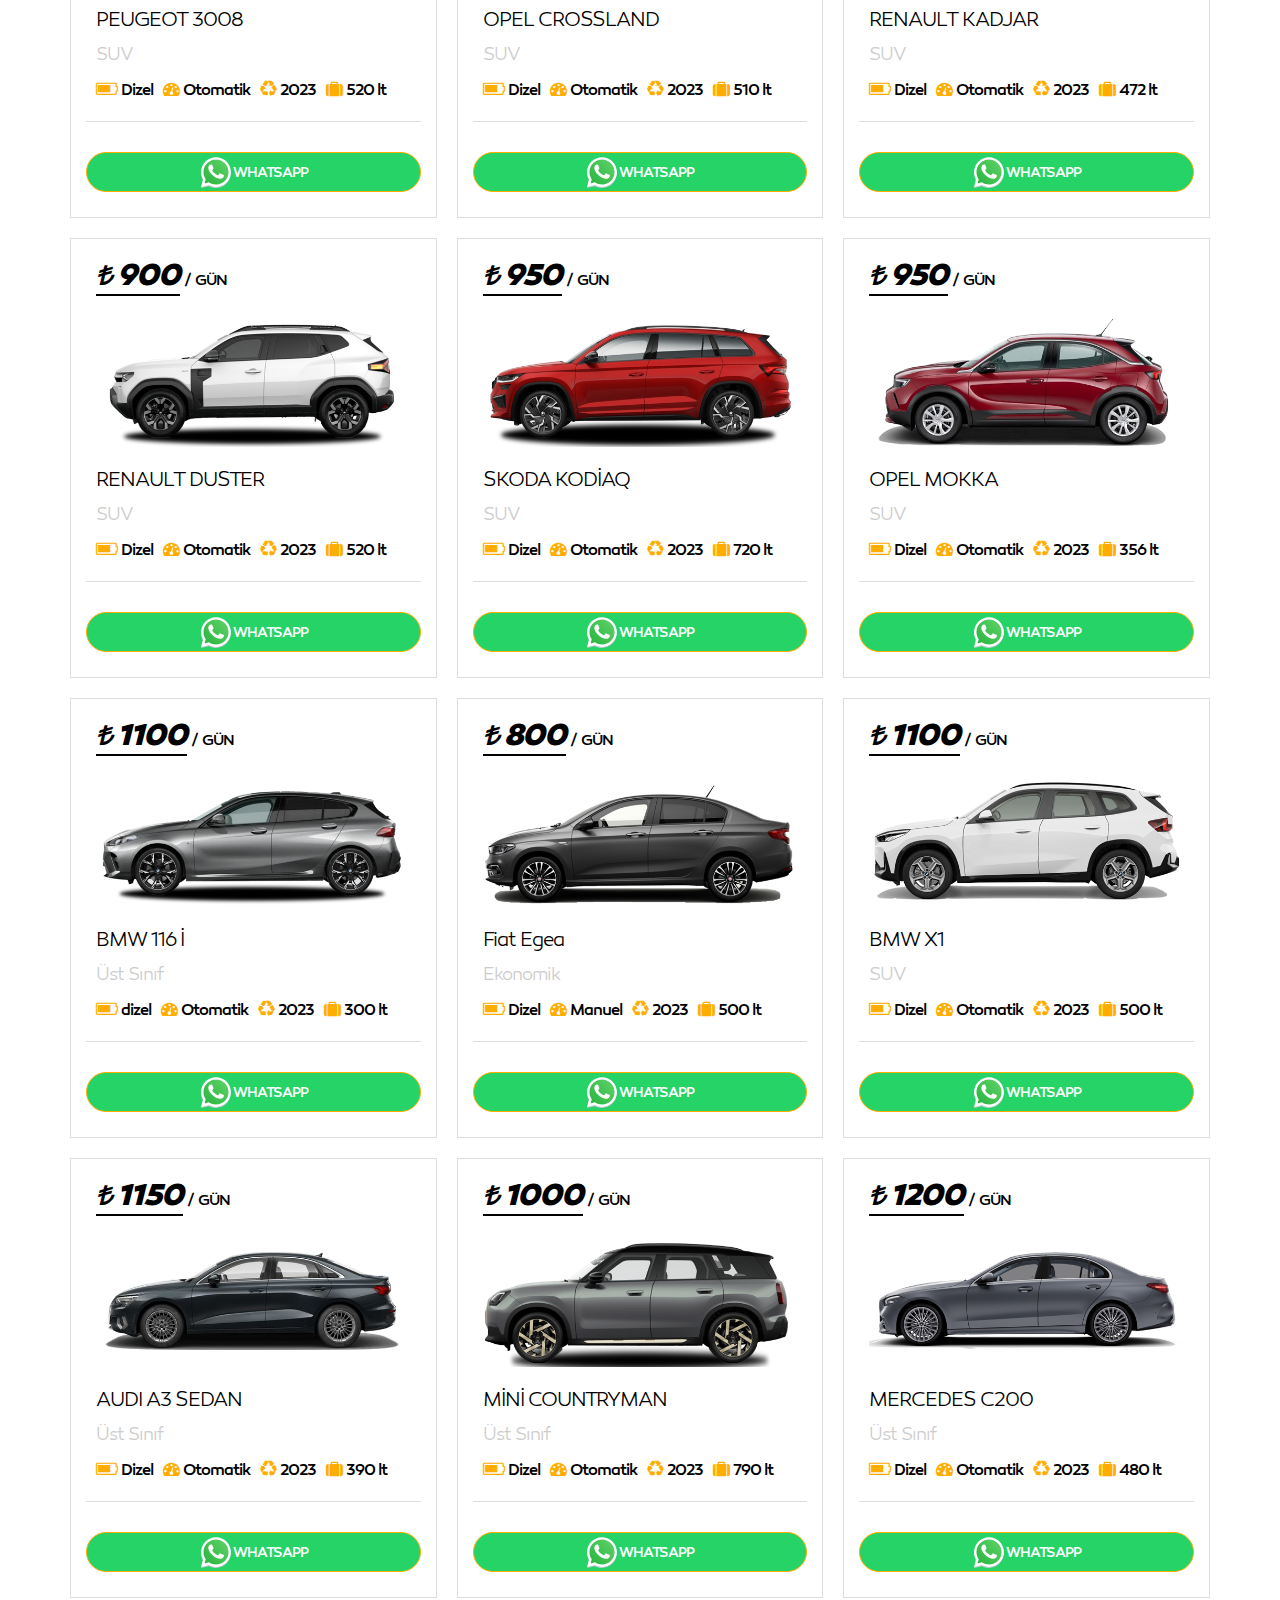
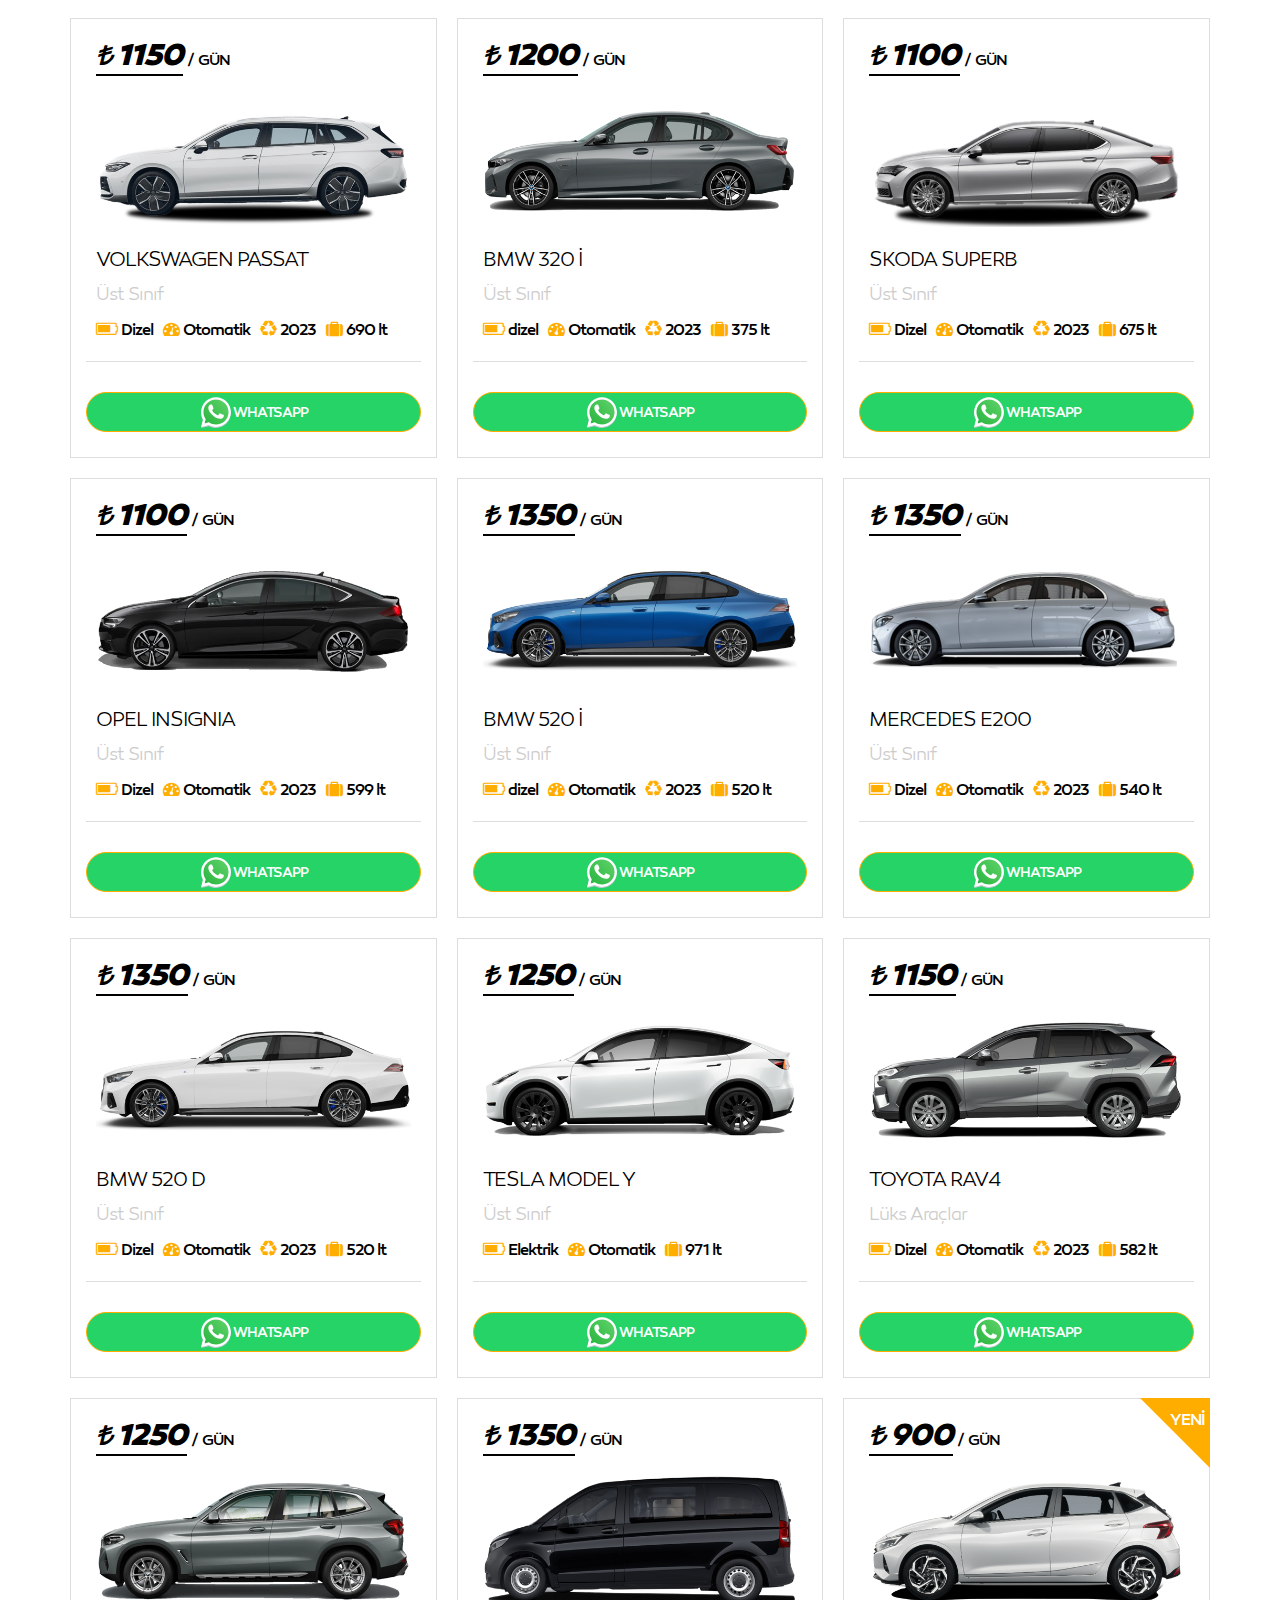
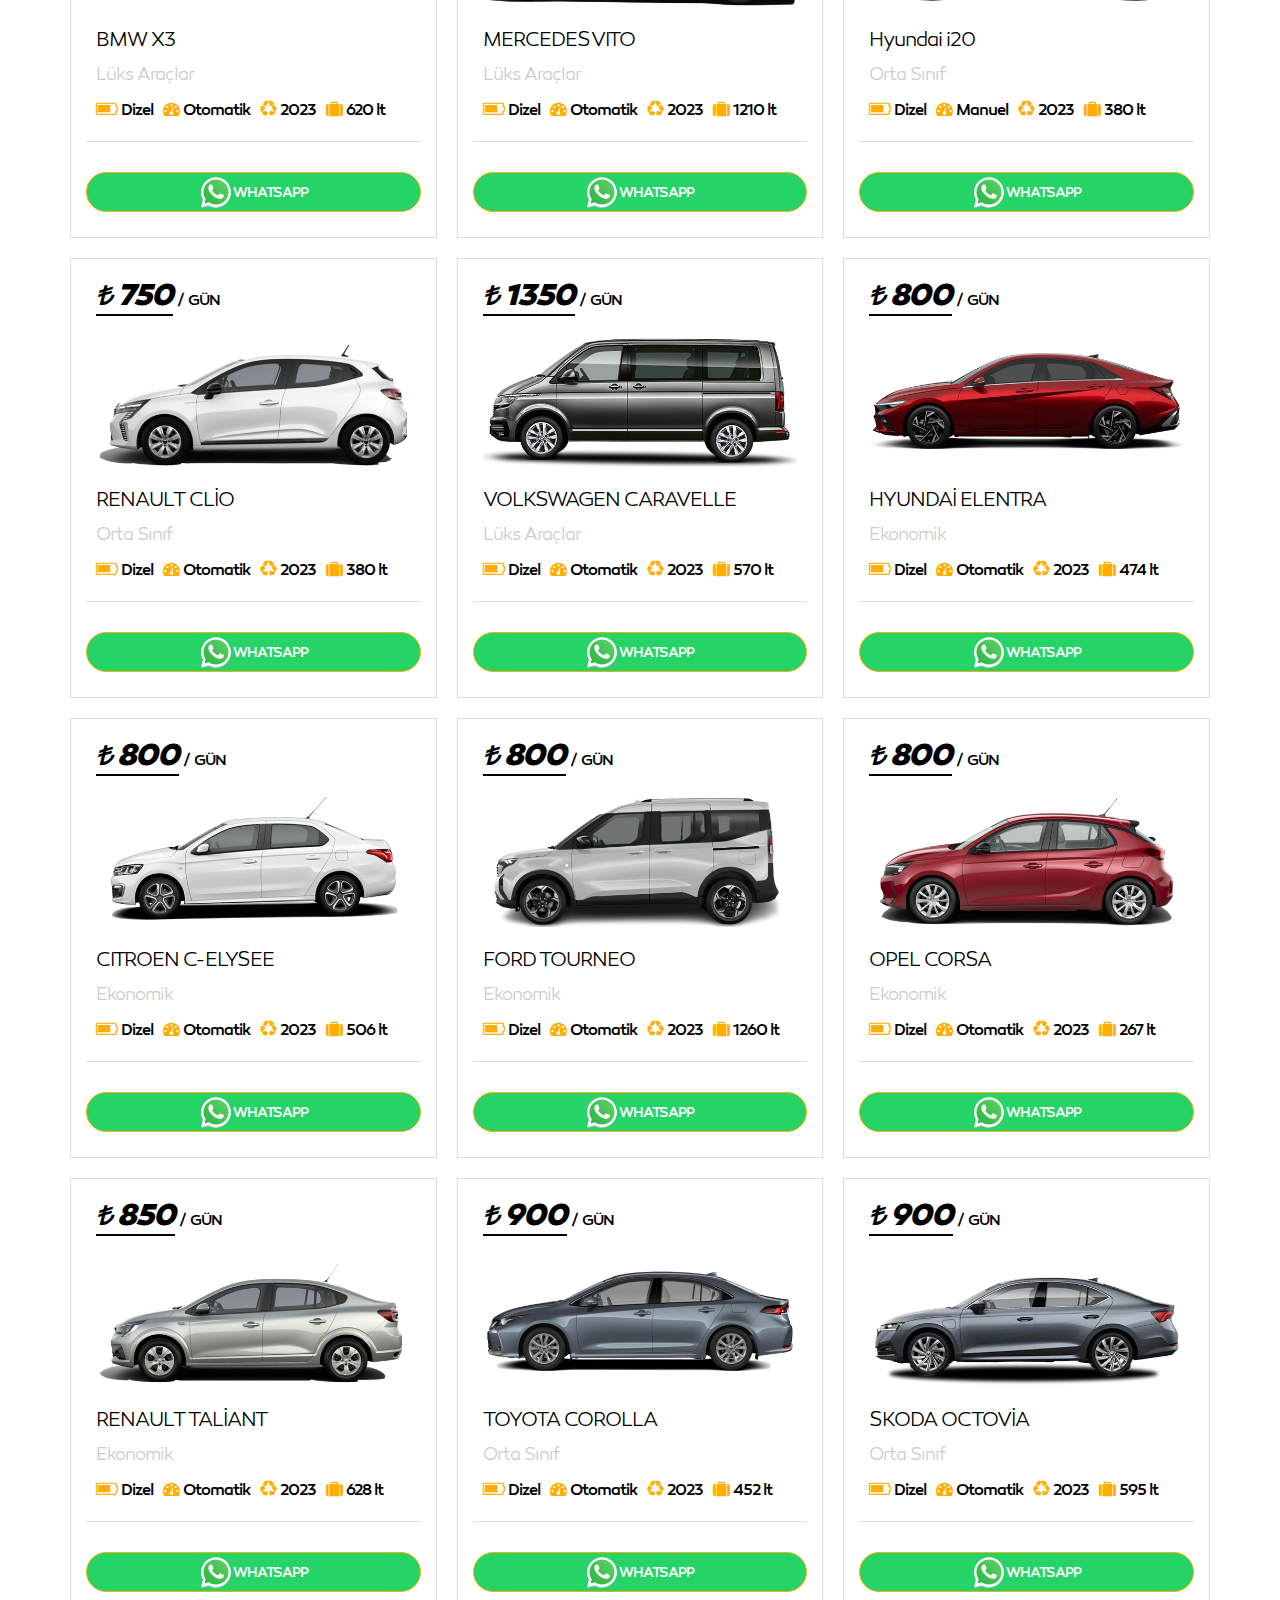
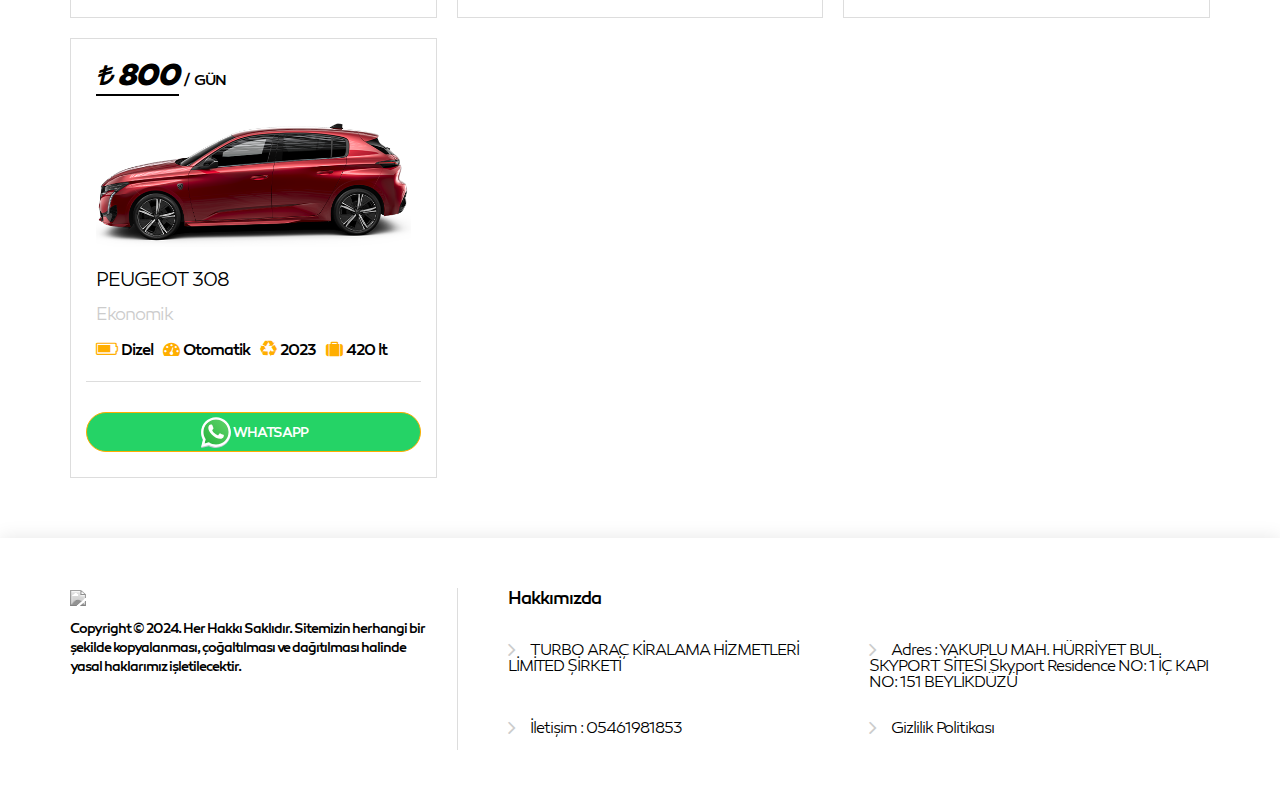
==== commit 9173b67e: "Update index.html" ====
--- a/index.html
+++ b/index.html
@@ -79,8 +79,8 @@
                             <span class="line"></span>
                         </div>
                         <div class="logo">
-                            <a href="index.php.html">
-                                <img style="transform:scale(0.7);" src="/uploads/logo/rentacar_logo.png">
+                            <a href="index.html">
+                                <img style="transform:scale(0.7);" src="https://upload.wikimedia.org/wikipedia/commons/thumb/f/f3/AVIS_logo_2012.svg/2560px-AVIS_logo_2012.svg.png">
                             </a>
                         </div>
                     </div>
@@ -2090,7 +2090,7 @@
             <div class="row">
                 <div class="col-md-4">
                     <div class="copyright">
-                        <img src="//uploads/logo/rentacar_logo.png"><span>Copyright © 2024. Her Hakkı Saklıdır. Sitemizin herhangi bir şekilde kopyalanması, çoğaltılması ve dağıtılması halinde yasal haklarımız işletilecektir.</span>
+                        <img src="https://upload.wikimedia.org/wikipedia/commons/thumb/f/f3/AVIS_logo_2012.svg/2560px-AVIS_logo_2012.svg.png"><span>Copyright © 2024. Her Hakkı Saklıdır. Sitemizin herhangi bir şekilde kopyalanması, çoğaltılması ve dağıtılması halinde yasal haklarımız işletilecektir.</span>
                     </div>
 
                 </div>
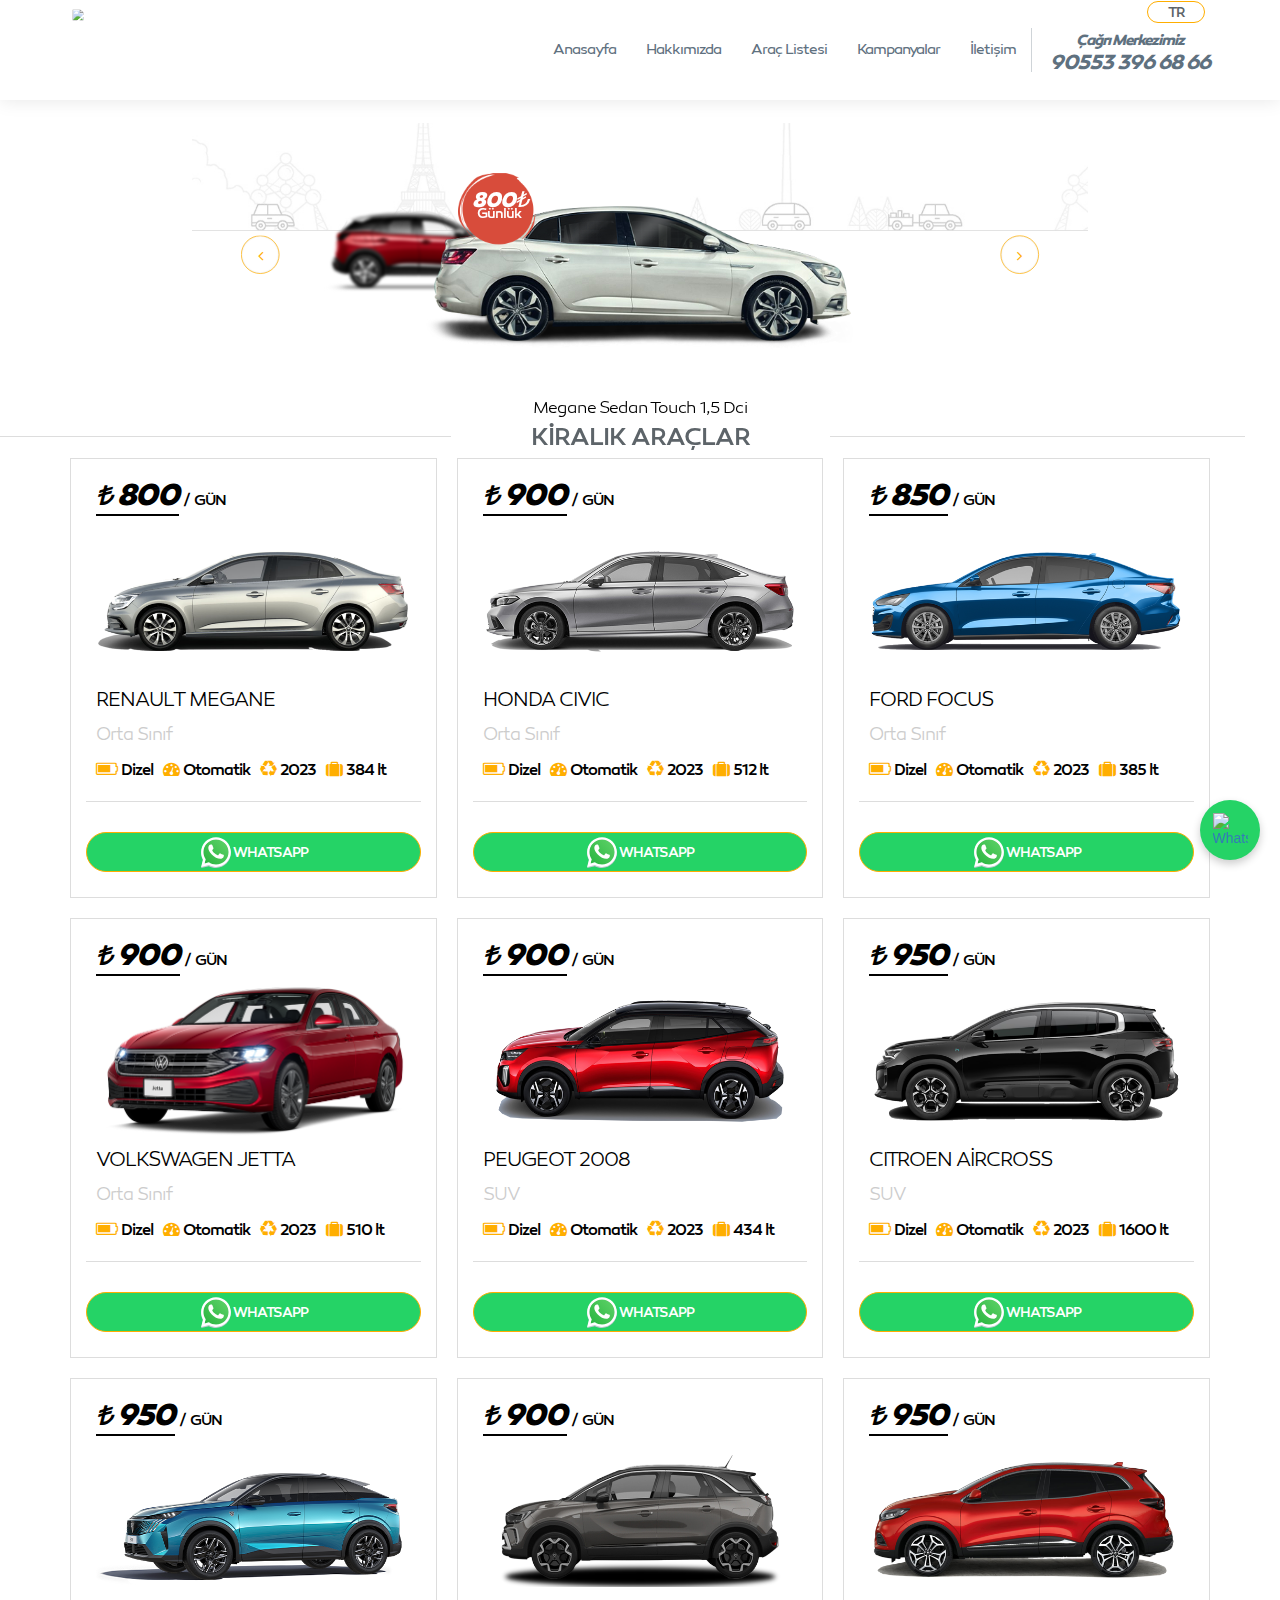
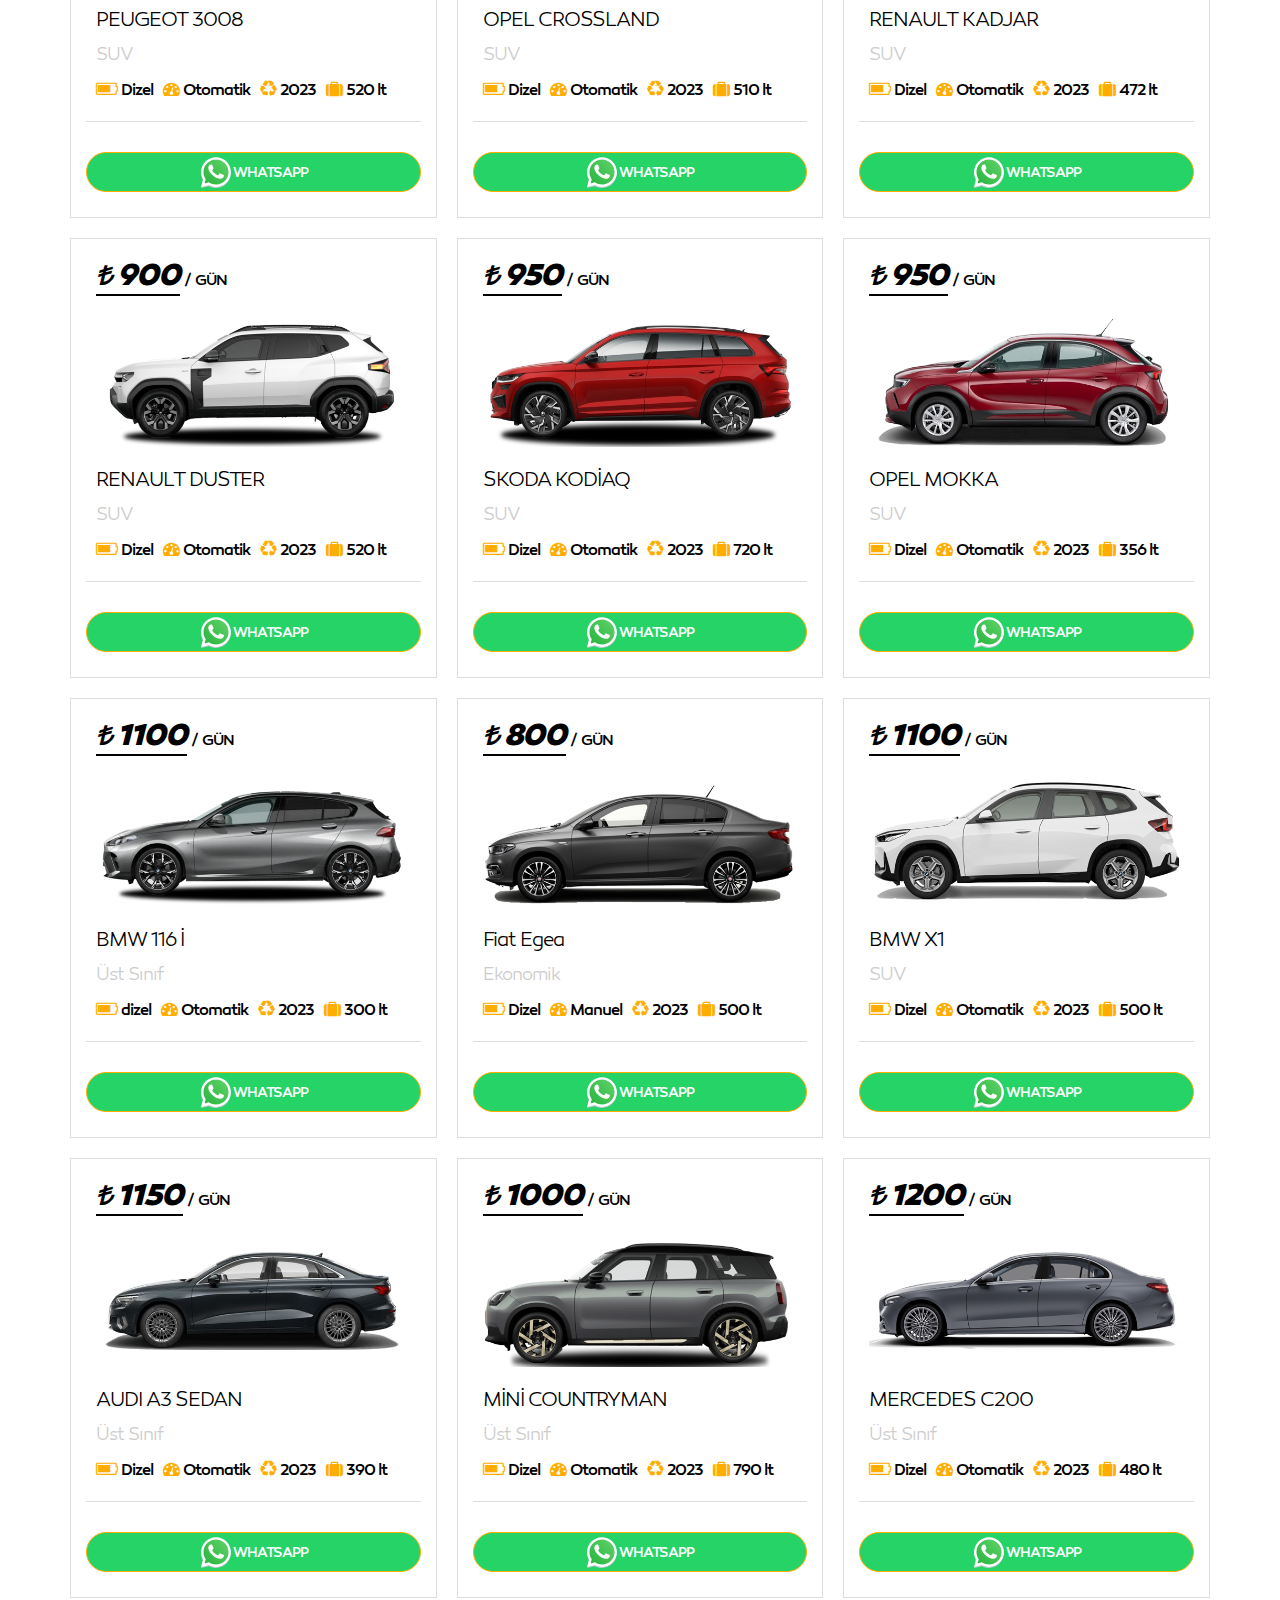
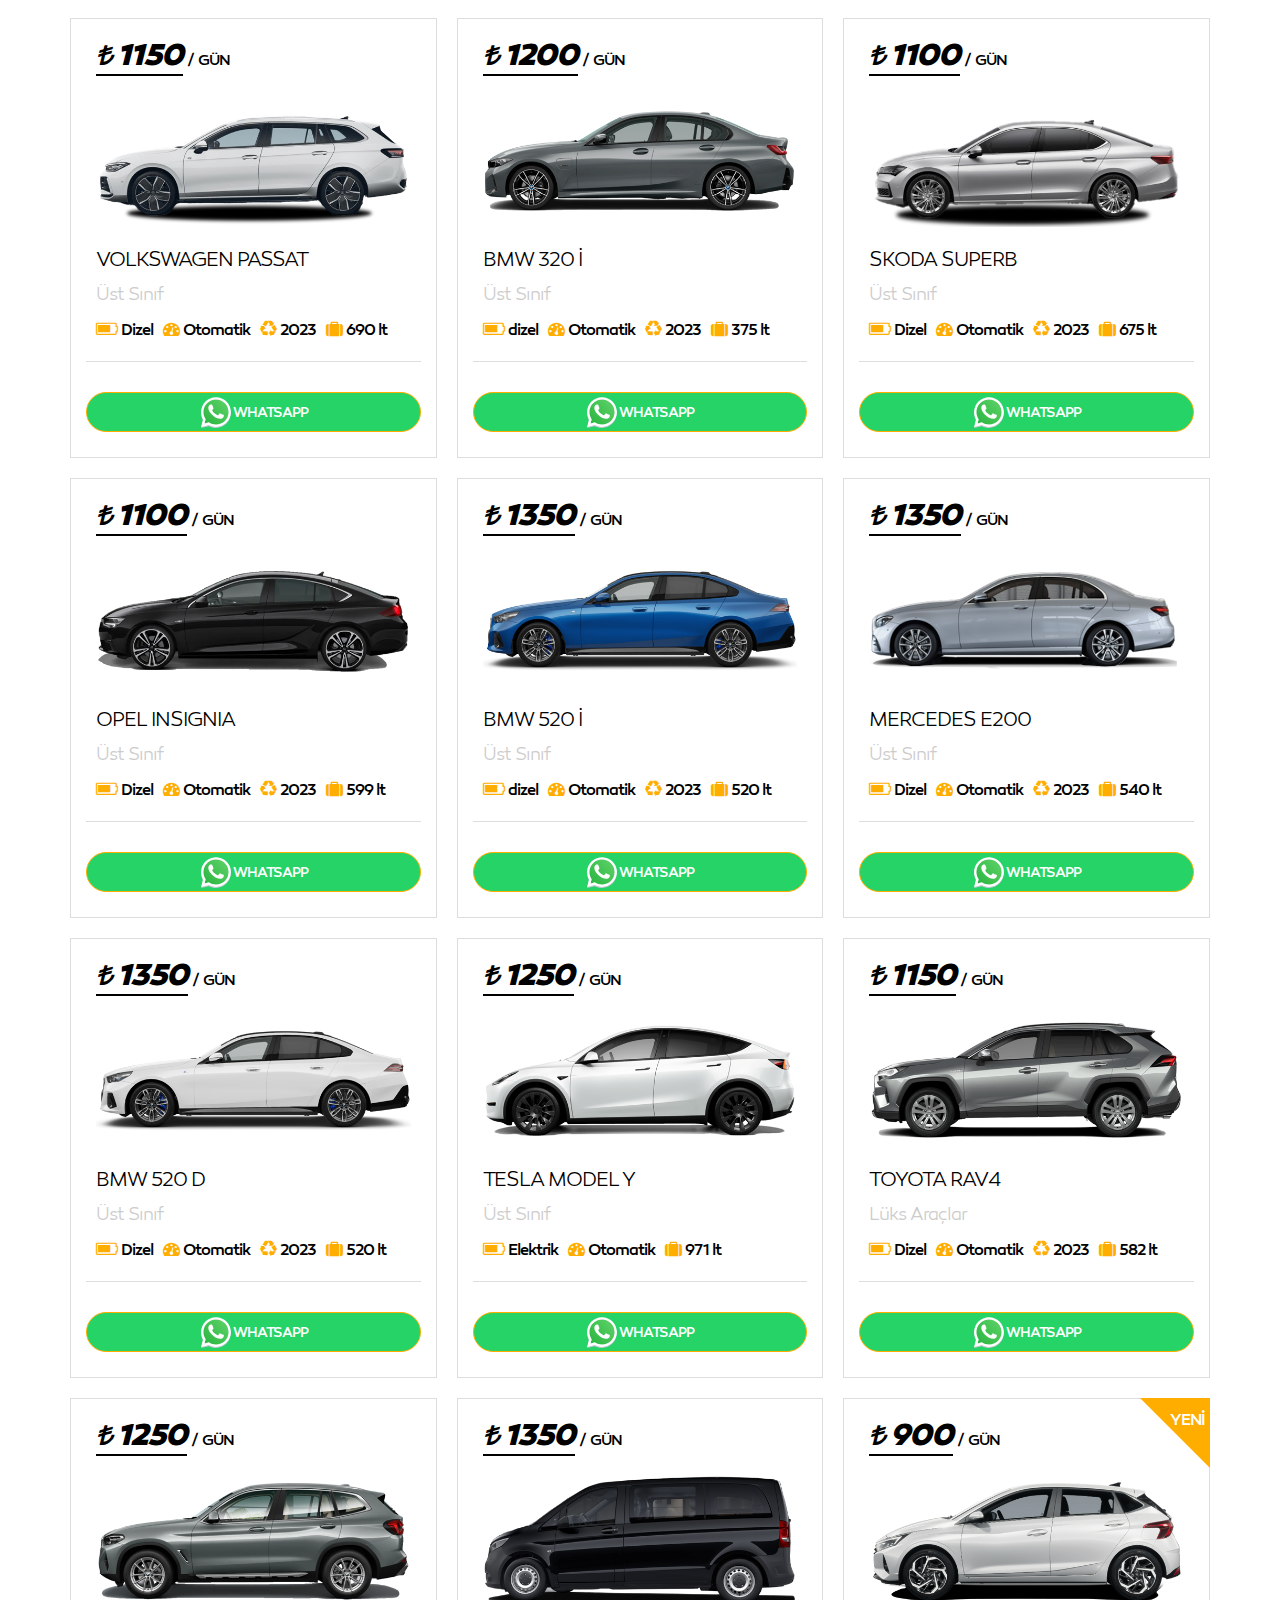
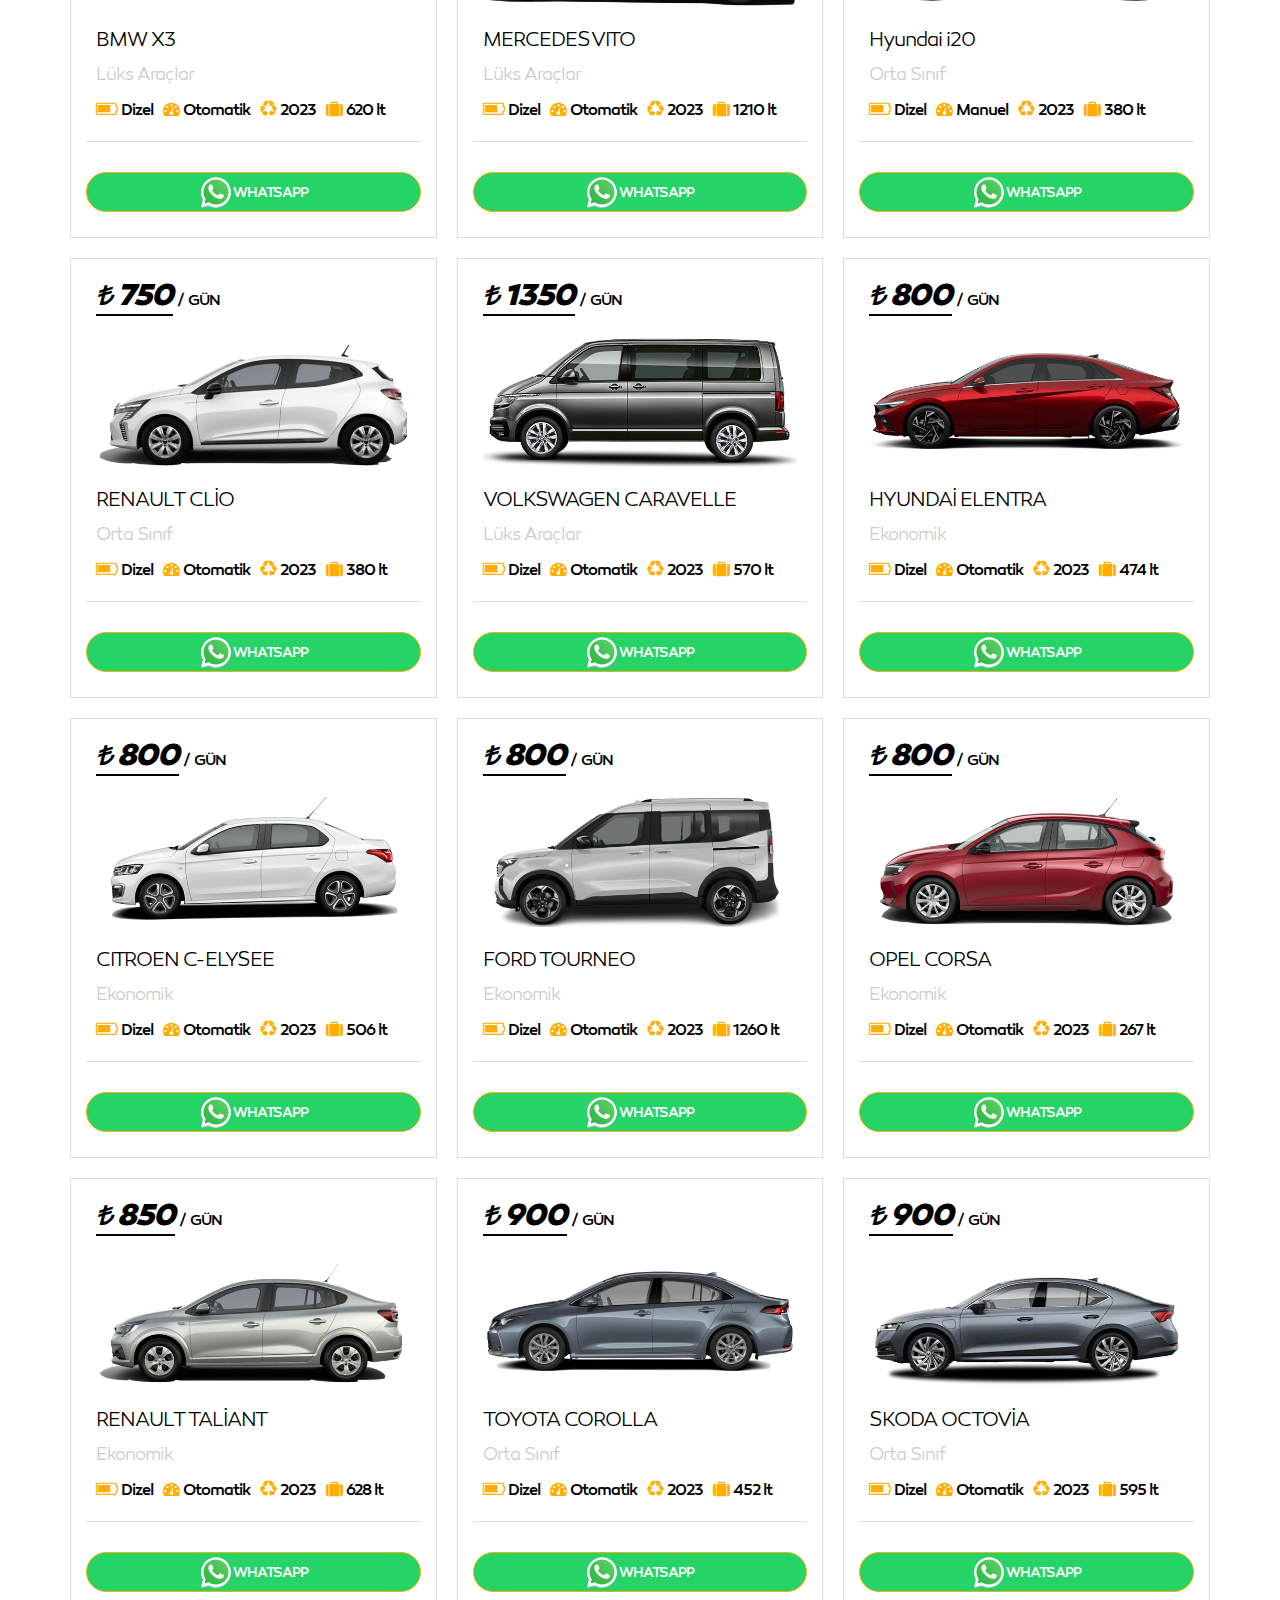
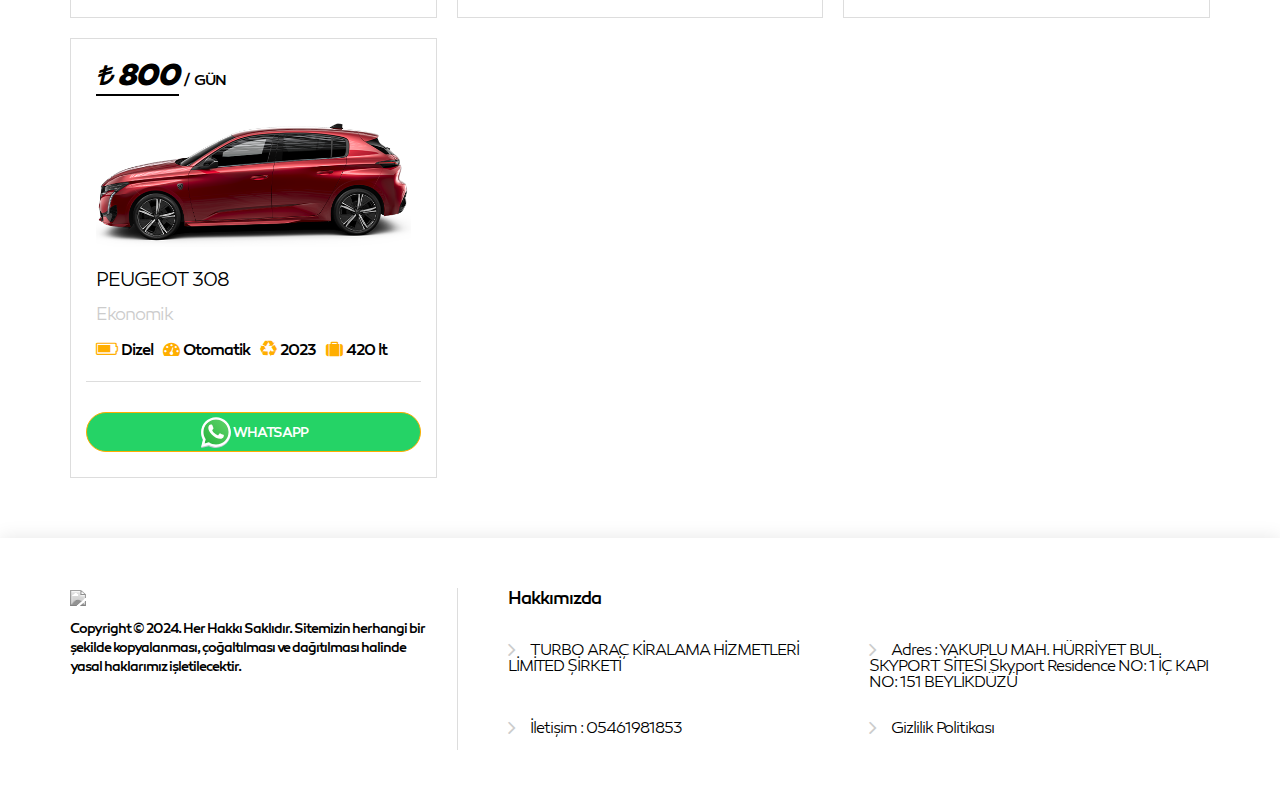
==== commit c96b1a15: "Update index.html" ====
--- a/index.html
+++ b/index.html
@@ -141,21 +141,21 @@
                                 <div class="campaign-price">
                                     <div class="label-value">750₺</div>
                                     <div class="label-text">Günlük</div>
-                                </div><a href="https://api.whatsapp.com/send?phone=+905533966866&text=Merhaba+Fiat+Egea+Ara%c3%a7+Kiralamak+%c4%b0stiyorum."><img src="/uploads/slider/egea_1.png"></a>
+                                </div><a href="https://api.whatsapp.com/send?phone=+905533966866&text=Merhaba+Fiat+Egea+Ara%c3%a7+Kiralamak+%c4%b0stiyorum."><img src="/uploads/egea_1.png"></a>
                                 <div class="campaign-title">Fiat Egea</div>
                             </div>
                             <div class="item before animate">
                                 <div class="campaign-price">
                                     <div class="label-value">950₺</div>
                                     <div class="label-text">Günlük</div>
-                                </div><a href="https://api.whatsapp.com/send?phone=+905533966866&text=Merhaba+Peugeot+3008+Ara%c3%a7+Kiralamak+%c4%b0stiyorum."><img src="//uploads/slider/peugeot-3008-74816-k.png"></a>
+                                </div><a href="https://api.whatsapp.com/send?phone=+905533966866&text=Merhaba+Peugeot+3008+Ara%c3%a7+Kiralamak+%c4%b0stiyorum."><img src="/uploads/peugeot-3008-74816-k.png"></a>
                                 <div class="campaign-title">Peugeot 3008</div>
                             </div>
                             <div class="item active animate">
                                 <div class="campaign-price">
                                     <div class="label-value">800₺</div>
                                     <div class="label-text">Günlük</div>
-                                </div><a href="https://api.whatsapp.com/send?phone=+905533966866&text=Merhaba+Renault+Megane+Ara%c3%a7+Kiralamak+%c4%b0stiyorum."><img src="//uploads/slider/megane-sedan-touch-1-5-dci-72311-k.png"></a>
+                                </div><a href="https://api.whatsapp.com/send?phone=+905533966866&text=Merhaba+Renault+Megane+Ara%c3%a7+Kiralamak+%c4%b0stiyorum."><img src="/uploads/megane-sedan-touch-1-5-dci-72311-k.png"></a>
                                 <div class="campaign-title">Megane Sedan Touch 1,5 Dci</div>
                             </div>
                         </div>
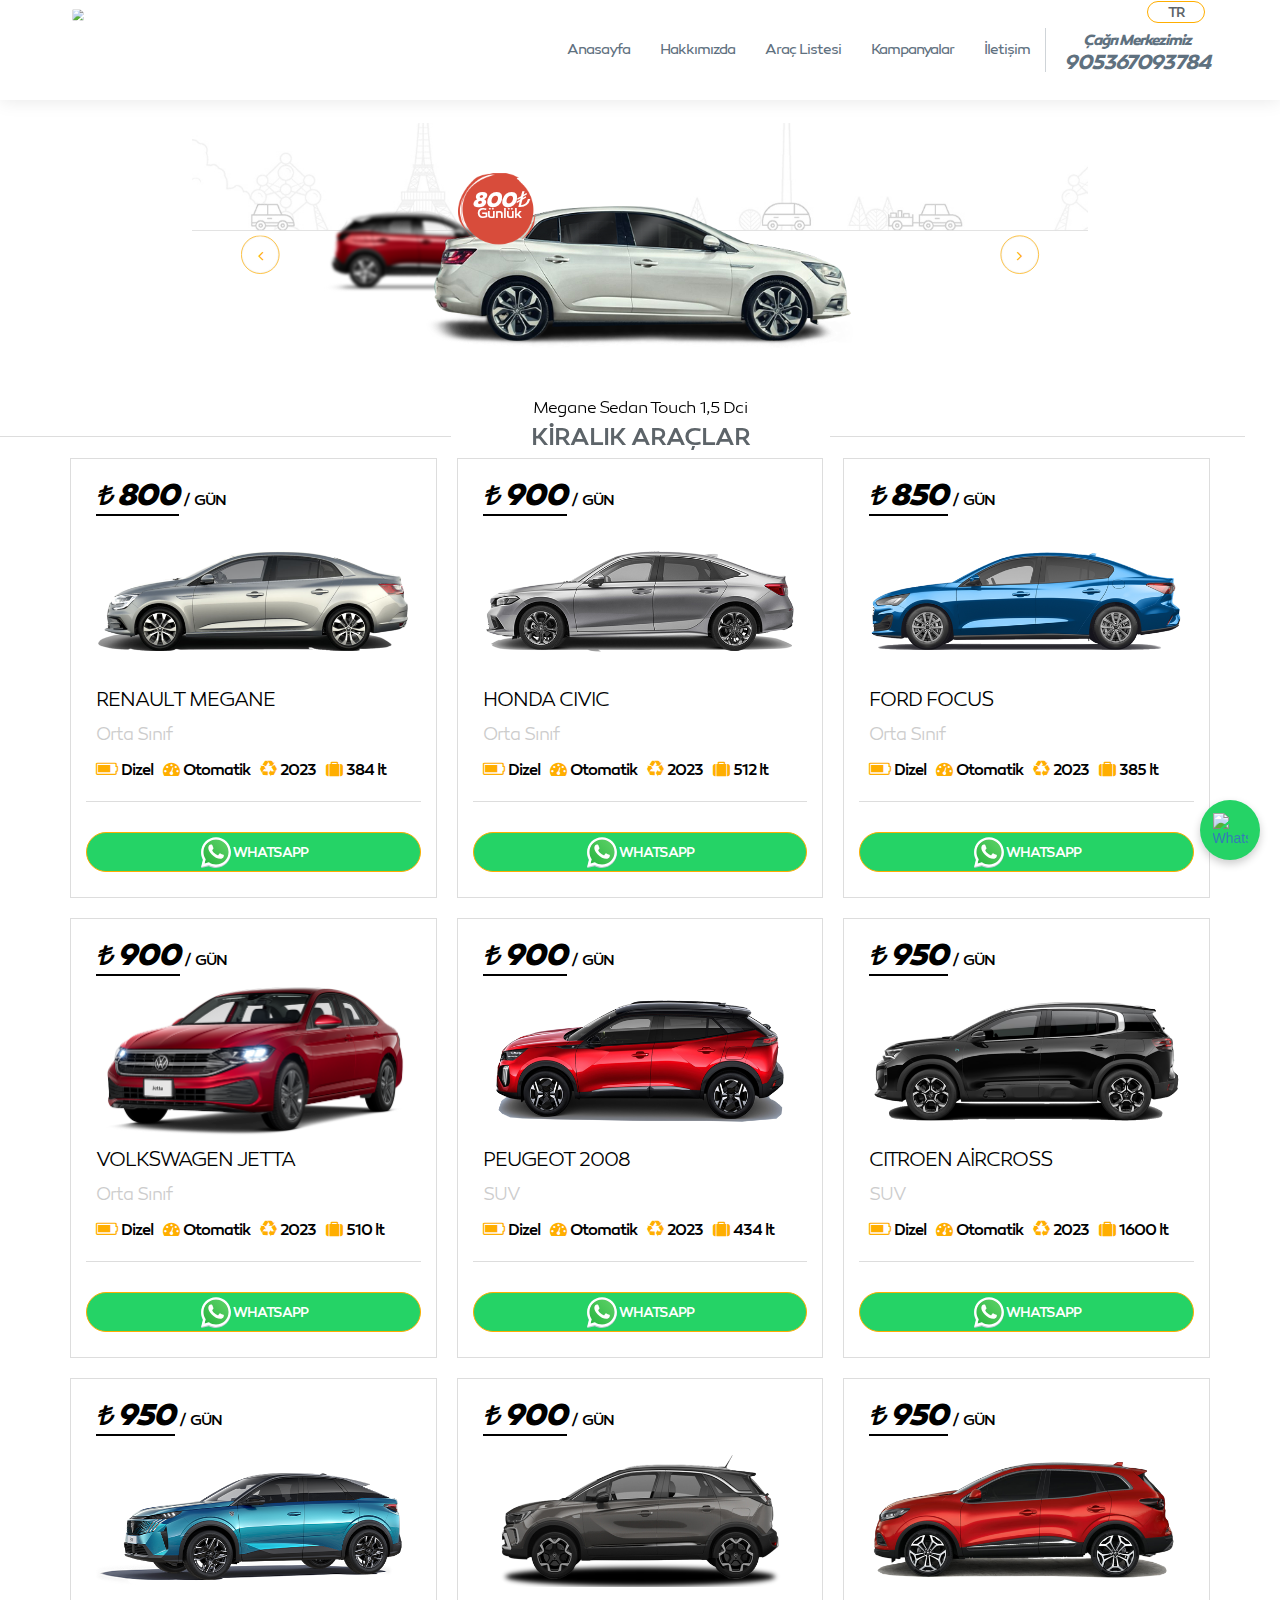
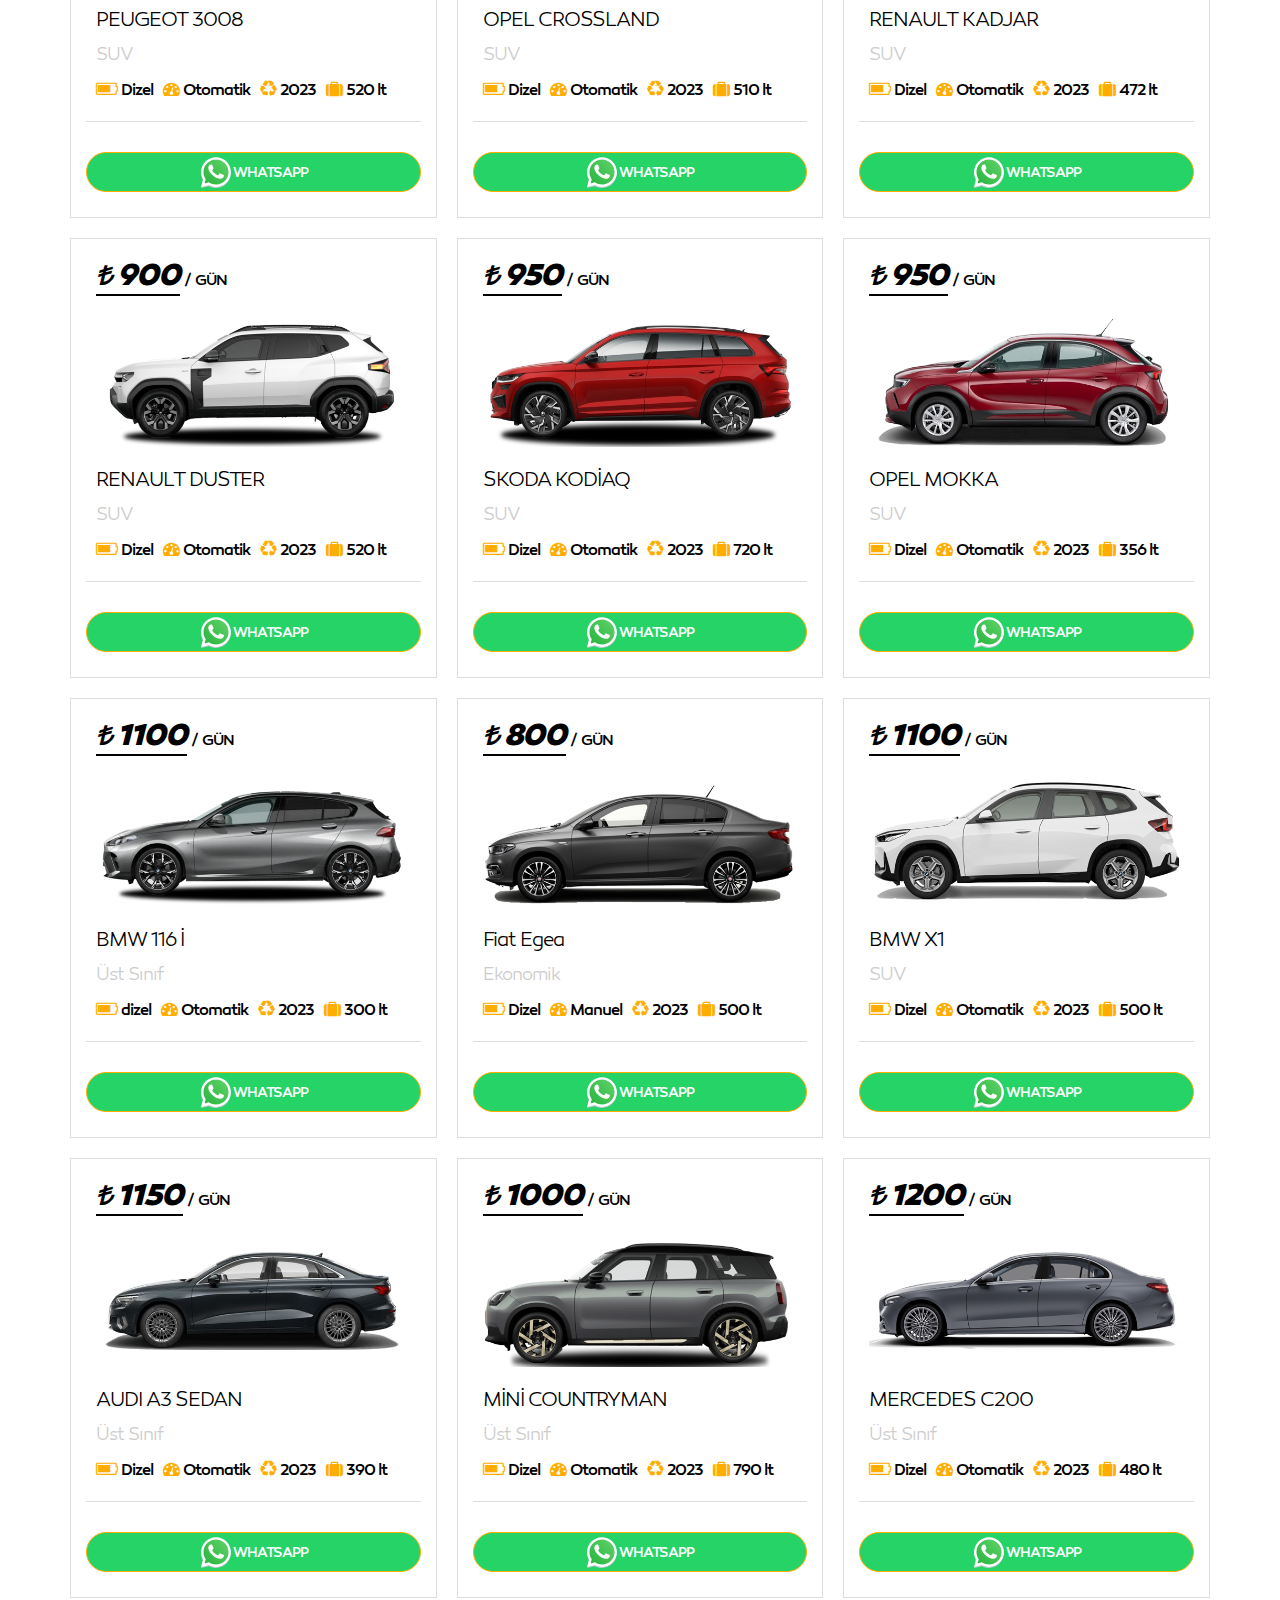
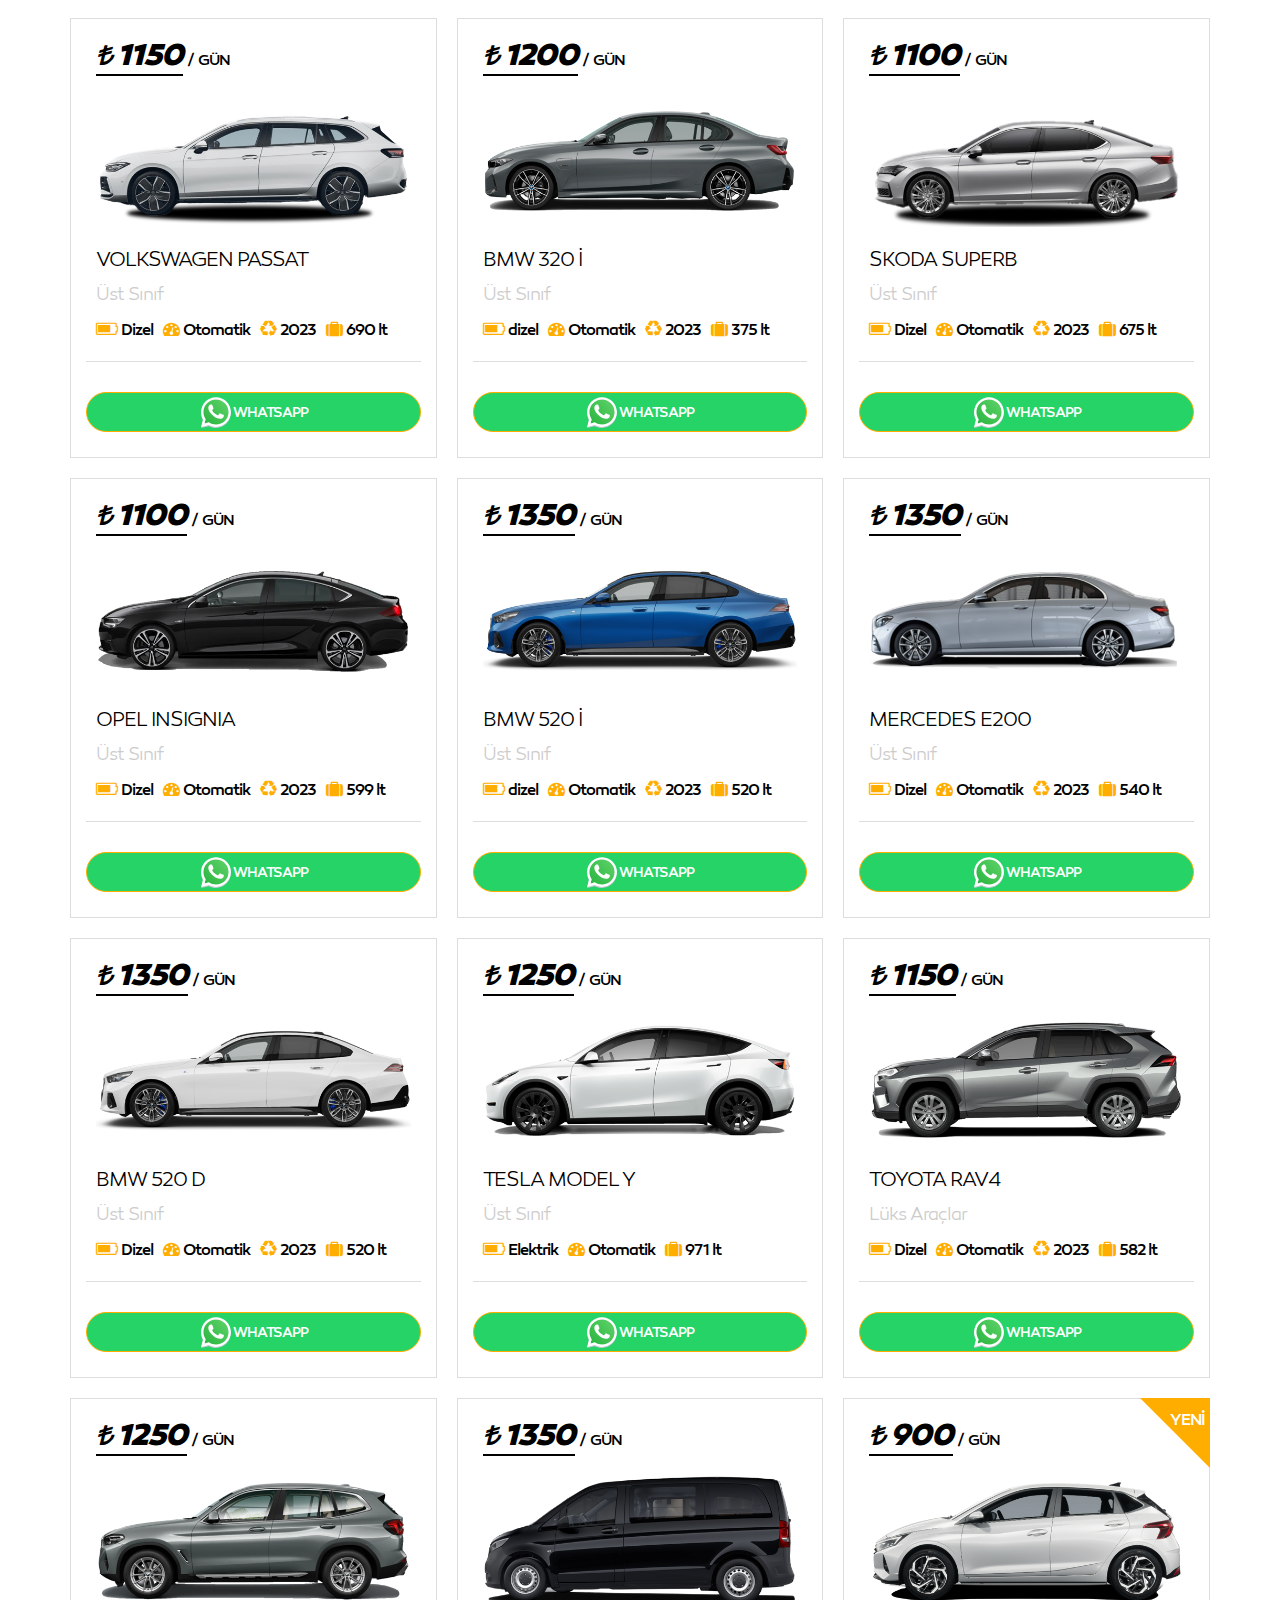
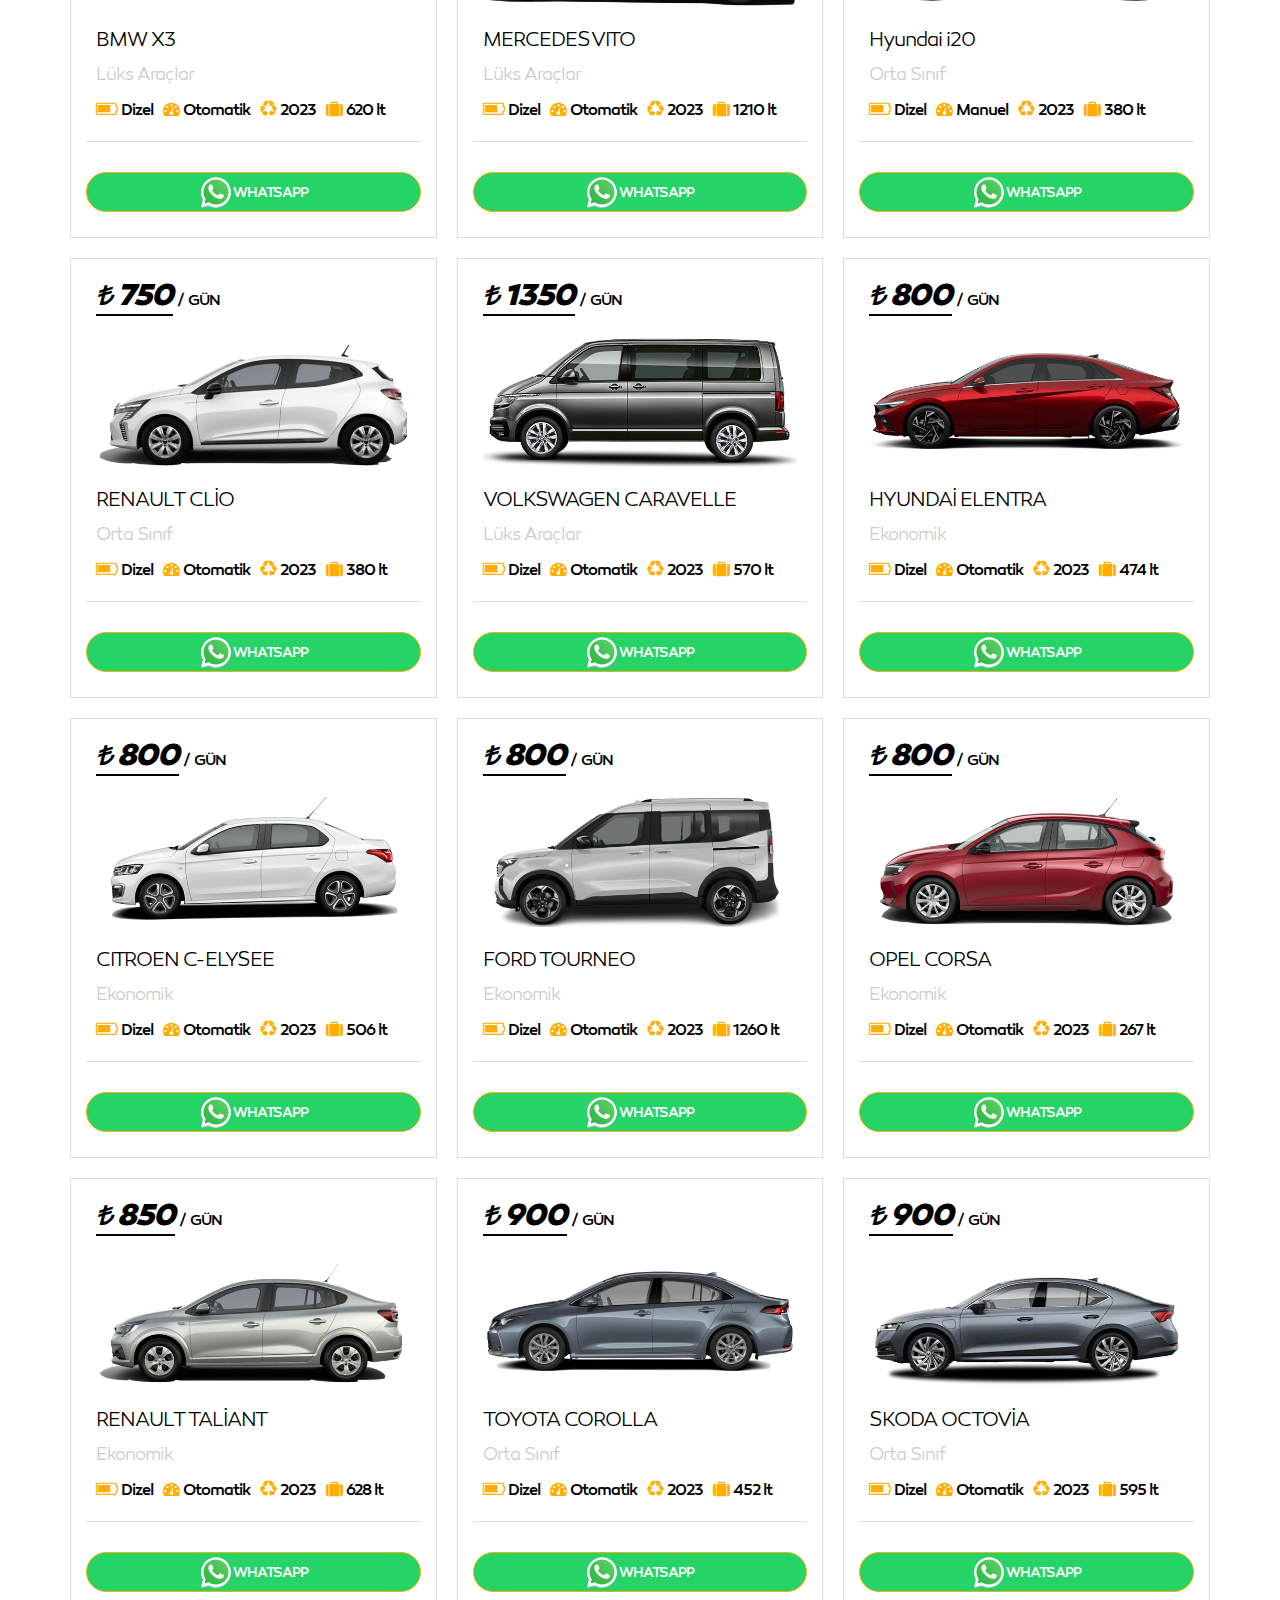
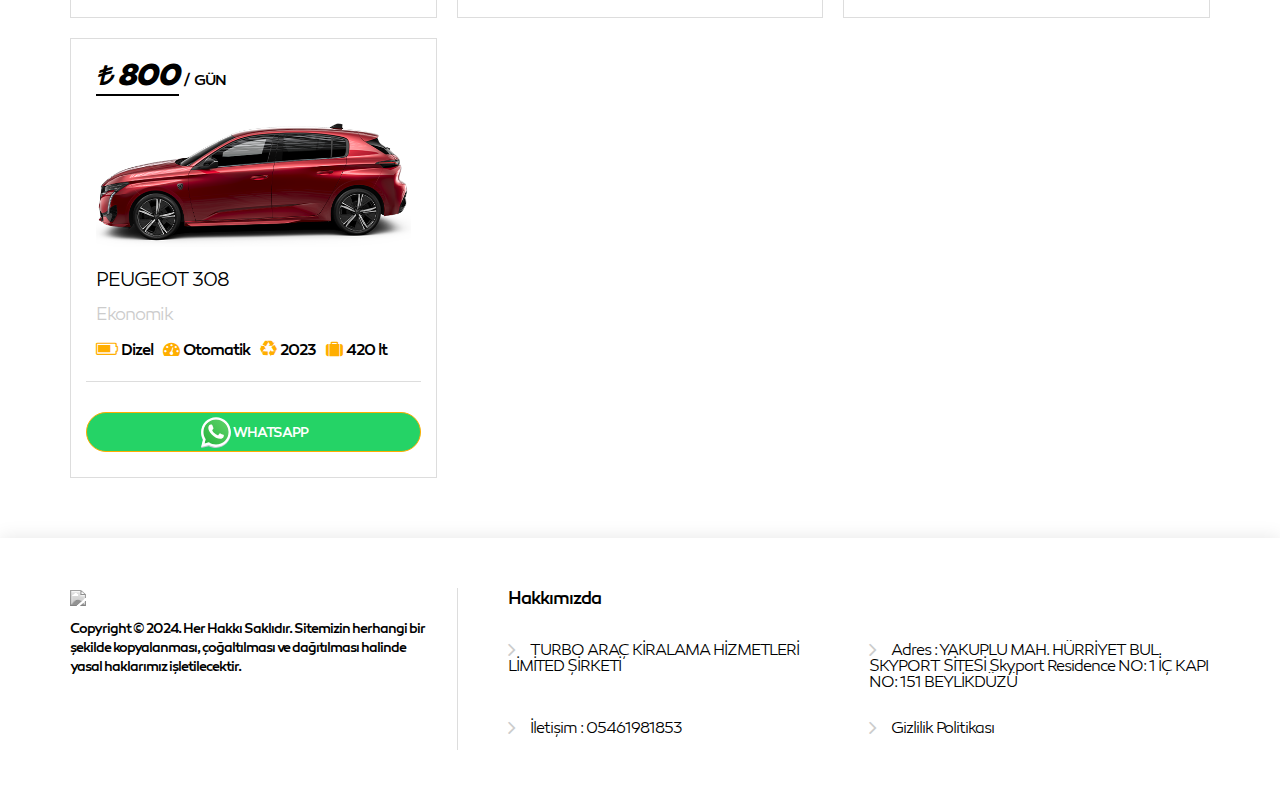
==== commit 2f708414: "Update index.html" ====
--- a/index.html
+++ b/index.html
@@ -32,8 +32,8 @@
     <link rel="stylesheet" href="/assets/css/sweetalert2.min.css">
     <script src="/js/sweetalert2.all.min.js"></script>
     <script src="/js/sweetalert2.min.js"></script>
-	
-	<style>
+    
+    <style>
         /* WhatsApp butonunun stil ayarları */
         .whatsapp-icon {
             position: fixed; /* Sayfanın üzerinde sabit kalır */
@@ -60,12 +60,12 @@
             cursor: pointer;
         }
     </style>
-	
-	
+    
+    
 </head>
 
 <body>
-<a href="https://api.whatsapp.com/send?phone=+905533966866&text=Merhaba+Kiralık+Araçlar+Hakkında+Bilgi+Almak+İstiyorum." target="_blank" class="whatsapp-icon" title="WhatsApp ile iletişime geçin">
+<a href="https://api.whatsapp.com/send?phone=905367093784&text=Merhaba+Kiralık+Araçlar+Hakkında+Bilgi+Almak+İstiyorum." target="_blank" class="whatsapp-icon" title="WhatsApp ile iletişime geçin">
         <img src="wikipedia/commons/6/6b/WhatsApp.svg" alt="WhatsApp">
     </a>
     <header class="site-head">
@@ -103,7 +103,7 @@
                                         <a href="kampanyalar.php.html">Kampanyalar </a>
                                     </li>
                                     <li>
-                                        <a href="https://api.whatsapp.com/send?phone=+905533966866&text=Merhaba+Kiralık+Araçlar+Hakkında+Bilgi+Almak+İstiyorum.">İletişim </a>
+                                        <a href="https://api.whatsapp.com/send?phone=905367093784&text=Merhaba+Kiralık+Araçlar+Hakkında+Bilgi+Almak+İstiyorum.">İletişim </a>
                                     </li>
                                 </ul>
                             </nav>
@@ -115,7 +115,7 @@
                                     TR </a>
 
                             </div>
-                            <a href="https://api.whatsapp.com/send?phone=+905533966866&text=Merhaba+Kiralık+Araçlar+Hakkında+Bilgi+Almak+İstiyorum."><span class="label-text" style="text-align:center">Çağrı Merkezimiz</span><span class="label-value" style="font-size:21px !important">90553 396 68 66</span></a>
+                            <a href="https://api.whatsapp.com/send?phone=905367093784&text=Merhaba+Kiralık+Araçlar+Hakkında+Bilgi+Almak+İstiyorum."><span class="label-text" style="text-align:center">Çağrı Merkezimiz</span><span class="label-value" style="font-size:21px !important">905367093784</span></a>
                         </div>
                     </div>
                 </div>
@@ -141,21 +141,21 @@
                                 <div class="campaign-price">
                                     <div class="label-value">750₺</div>
                                     <div class="label-text">Günlük</div>
-                                </div><a href="https://api.whatsapp.com/send?phone=+905533966866&text=Merhaba+Fiat+Egea+Ara%c3%a7+Kiralamak+%c4%b0stiyorum."><img src="/uploads/egea_1.png"></a>
+                                </div><a href="https://api.whatsapp.com/send?phone=905367093784&text=Merhaba+Fiat+Egea+Ara%c3%a7+Kiralamak+%c4%b0stiyorum."><img src="/uploads/egea_1.png"></a>
                                 <div class="campaign-title">Fiat Egea</div>
                             </div>
                             <div class="item before animate">
                                 <div class="campaign-price">
                                     <div class="label-value">950₺</div>
                                     <div class="label-text">Günlük</div>
-                                </div><a href="https://api.whatsapp.com/send?phone=+905533966866&text=Merhaba+Peugeot+3008+Ara%c3%a7+Kiralamak+%c4%b0stiyorum."><img src="/uploads/peugeot-3008-74816-k.png"></a>
+                                </div><a href="https://api.whatsapp.com/send?phone=905367093784&text=Merhaba+Peugeot+3008+Ara%c3%a7+Kiralamak+%c4%b0stiyorum."><img src="/uploads/peugeot-3008-74816-k.png"></a>
                                 <div class="campaign-title">Peugeot 3008</div>
                             </div>
                             <div class="item active animate">
                                 <div class="campaign-price">
                                     <div class="label-value">800₺</div>
                                     <div class="label-text">Günlük</div>
-                                </div><a href="https://api.whatsapp.com/send?phone=+905533966866&text=Merhaba+Renault+Megane+Ara%c3%a7+Kiralamak+%c4%b0stiyorum."><img src="/uploads/megane-sedan-touch-1-5-dci-72311-k.png"></a>
+                                </div><a href="https://api.whatsapp.com/send?phone=905367093784&text=Merhaba+Renault+Megane+Ara%c3%a7+Kiralamak+%c4%b0stiyorum."><img src="/uploads/megane-sedan-touch-1-5-dci-72311-k.png"></a>
                                 <div class="campaign-title">Megane Sedan Touch 1,5 Dci</div>
                             </div>
                         </div>
@@ -176,7 +176,7 @@
                                     <div class="price-box">
                                         <span class="price-value"><i class="fa fa-try"></i> 800</span><span class="price-text"><b>/</b> Gün</span>
                                     </div>
-                                    <div class="image-box"><a href="https://api.whatsapp.com/send?phone=+905533966866&text=Merhaba+Renault+Megane+Ara%c3%a7+Kiralamak+%c4%b0stiyorum."><img src="/uploads/araclar/megane.png" data-height="200"></a>
+                                    <div class="image-box"><a href="https://api.whatsapp.com/send?phone=905367093784&text=Merhaba+Renault+Megane+Ara%c3%a7+Kiralamak+%c4%b0stiyorum."><img src="/uploads/araclar/megane.png" data-height="200"></a>
                                     </div>
                                     <div class="car-info">
                                         <div class="car-name">RENAULT MEGANE</div>
@@ -195,7 +195,7 @@
                                         
 
                                         <div class="action-btn" style="width:100%;flex: 0 0 100%;">
-                                            <a href="https://api.whatsapp.com/send?phone=+905533966866&text=Merhaba, Renault Megan Aracınızı Kiralamak İstiyorum." class="btn btn-primary-o" style="min-width:unset;width:100%;background-color:#25D366;color:white;text-align:center;display:flex;align-items:center;justify-content:center;">
+                                            <a href="https://api.whatsapp.com/send?phone=905367093784&text=Merhaba, Renault Megan Aracınızı Kiralamak İstiyorum." class="btn btn-primary-o" style="min-width:unset;width:100%;background-color:#25D366;color:white;text-align:center;display:flex;align-items:center;justify-content:center;">
                                                 <svg width="34px" height="34px" viewbox="0 0 32 32" fill="none" xmlns="http://www.w3.org/2000/svg">
                                                     <g id="SVGRepo_bgCarrier" stroke-width="0"></g>
                                                     <g id="SVGRepo_tracerCarrier" stroke-linecap="round" stroke-linejoin="round" stroke="#CCCCCC" stroke-width="1.7920000000000003"></g>
@@ -224,7 +224,7 @@
                                     <div class="price-box">
                                         <span class="price-value"> <i class="fa fa-try"></i> 900</span><span class="price-text"><b>/</b> Gün</span>
                                     </div>
-                                    <div class="image-box"><a href="https://api.whatsapp.com/send?phone=+905533966866&text=Merhaba+Honda+Civic+Ara%c3%a7+Kiralamak+%c4%b0stiyorum."><img src="/uploads/araclar/civic.png" data-height="200"></a>
+                                    <div class="image-box"><a href="https://api.whatsapp.com/send?phone=905367093784&text=Merhaba+Honda+Civic+Ara%c3%a7+Kiralamak+%c4%b0stiyorum."><img src="/uploads/araclar/civic.png" data-height="200"></a>
                                     </div>
                                     <div class="car-info">
                                         <div class="car-name">HONDA CIVIC</div>
@@ -243,7 +243,7 @@
                                         
 
                                         <div class="action-btn" style="width:100%;flex: 0 0 100%;">
-                                            <a href="https://api.whatsapp.com/send?phone=+905533966866&text=Merhaba, Honda Civic Aracınızı Kiralamak İstiyorum." class="btn btn-primary-o" style="min-width:unset;width:100%;background-color:#25D366;color:white;text-align:center;display:flex;align-items:center;justify-content:center;">
+                                            <a href="https://api.whatsapp.com/send?phone=905367093784&text=Merhaba, Honda Civic Aracınızı Kiralamak İstiyorum." class="btn btn-primary-o" style="min-width:unset;width:100%;background-color:#25D366;color:white;text-align:center;display:flex;align-items:center;justify-content:center;">
                                                 <svg width="34px" height="34px" viewbox="0 0 32 32" fill="none" xmlns="http://www.w3.org/2000/svg">
                                                     <g id="SVGRepo_bgCarrier" stroke-width="0"></g>
                                                     <g id="SVGRepo_tracerCarrier" stroke-linecap="round" stroke-linejoin="round" stroke="#CCCCCC" stroke-width="1.7920000000000003"></g>
@@ -272,7 +272,7 @@
                                     <div class="price-box">
                                         <span class="price-value"> <i class="fa fa-try"></i> 850</span><span class="price-text"><b>/</b> Gün</span>
                                     </div>
-                                    <div class="image-box"><a href="https://api.whatsapp.com/send?phone=+905533966866&text=Merhaba+Ford+Focus+Ara%c3%a7+Kiralamak+%c4%b0stiyorum."><img src="/uploads/araclar/focus.png" data-height="200"></a>
+                                    <div class="image-box"><a href="https://api.whatsapp.com/send?phone=905367093784&text=Merhaba+Ford+Focus+Ara%c3%a7+Kiralamak+%c4%b0stiyorum."><img src="/uploads/araclar/focus.png" data-height="200"></a>
                                     </div>
                                     <div class="car-info">
                                         <div class="car-name">FORD FOCUS</div>
@@ -291,7 +291,7 @@
                                         
 
                                         <div class="action-btn" style="width:100%;flex: 0 0 100%;">
-                                            <a href="https://api.whatsapp.com/send?phone=+905533966866&text=Merhaba, Ford Focus Aracınızı Kiralamak İstiyorum." class="btn btn-primary-o" style="min-width:unset;width:100%;background-color:#25D366;color:white;text-align:center;display:flex;align-items:center;justify-content:center;">
+                                            <a href="https://api.whatsapp.com/send?phone=905367093784&text=Merhaba, Ford Focus Aracınızı Kiralamak İstiyorum." class="btn btn-primary-o" style="min-width:unset;width:100%;background-color:#25D366;color:white;text-align:center;display:flex;align-items:center;justify-content:center;">
                                                 <svg width="34px" height="34px" viewbox="0 0 32 32" fill="none" xmlns="http://www.w3.org/2000/svg">
                                                     <g id="SVGRepo_bgCarrier" stroke-width="0"></g>
                                                     <g id="SVGRepo_tracerCarrier" stroke-linecap="round" stroke-linejoin="round" stroke="#CCCCCC" stroke-width="1.7920000000000003"></g>
@@ -320,7 +320,7 @@
                                     <div class="price-box">
                                         <span class="price-value"> <i class="fa fa-try"></i> 900</span><span class="price-text"><b>/</b> Gün</span>
                                     </div>
-                                    <div class="image-box"><a href="https://api.whatsapp.com/send?phone=+905533966866&text=Merhaba+Volkswagen+Jetta+Ara%c3%a7+Kiralamak+%c4%b0stiyorum."><img src="/uploads/araclar/jetta.png" data-height="200"></a>
+                                    <div class="image-box"><a href="https://api.whatsapp.com/send?phone=905367093784&text=Merhaba+Volkswagen+Jetta+Ara%c3%a7+Kiralamak+%c4%b0stiyorum."><img src="/uploads/araclar/jetta.png" data-height="200"></a>
                                     </div>
                                     <div class="car-info">
                                         <div class="car-name">VOLKSWAGEN JETTA</div>
@@ -339,7 +339,7 @@
                                         
 
                                         <div class="action-btn" style="width:100%;flex: 0 0 100%;">
-                                            <a href="https://api.whatsapp.com/send?phone=+905533966866&text=Merhaba, Volkswagen Jetta Aracınızı Kiralamak İstiyorum." class="btn btn-primary-o" style="min-width:unset;width:100%;background-color:#25D366;color:white;text-align:center;display:flex;align-items:center;justify-content:center;">
+                                            <a href="https://api.whatsapp.com/send?phone=905367093784&text=Merhaba, Volkswagen Jetta Aracınızı Kiralamak İstiyorum." class="btn btn-primary-o" style="min-width:unset;width:100%;background-color:#25D366;color:white;text-align:center;display:flex;align-items:center;justify-content:center;">
                                                 <svg width="34px" height="34px" viewbox="0 0 32 32" fill="none" xmlns="http://www.w3.org/2000/svg">
                                                     <g id="SVGRepo_bgCarrier" stroke-width="0"></g>
                                                     <g id="SVGRepo_tracerCarrier" stroke-linecap="round" stroke-linejoin="round" stroke="#CCCCCC" stroke-width="1.7920000000000003"></g>
@@ -368,7 +368,7 @@
                                     <div class="price-box">
                                         <span class="price-value"> <i class="fa fa-try"></i> 900</span><span class="price-text"><b>/</b> Gün</span>
                                     </div>
-                                    <div class="image-box"><a href="https://api.whatsapp.com/send?phone=+905533966866&text=Merhaba+Peugeot+2008+Ara%c3%a7+Kiralamak+%c4%b0stiyorum."><img src="/uploads/araclar/2008.png" data-height="200"></a>
+                                    <div class="image-box"><a href="https://api.whatsapp.com/send?phone=905367093784&text=Merhaba+Peugeot+2008+Ara%c3%a7+Kiralamak+%c4%b0stiyorum."><img src="/uploads/araclar/2008.png" data-height="200"></a>
                                     </div>
                                     <div class="car-info">
                                         <div class="car-name">PEUGEOT 2008</div>
@@ -387,7 +387,7 @@
                                         
 
                                         <div class="action-btn" style="width:100%;flex: 0 0 100%;">
-                                            <a href="https://api.whatsapp.com/send?phone=+905533966866&text=Merhaba, Peugeot 2008 Aracınızı Kiralamak İstiyorum." class="btn btn-primary-o" style="min-width:unset;width:100%;background-color:#25D366;color:white;text-align:center;display:flex;align-items:center;justify-content:center;">
+                                            <a href="https://api.whatsapp.com/send?phone=905367093784&text=Merhaba, Peugeot 2008 Aracınızı Kiralamak İstiyorum." class="btn btn-primary-o" style="min-width:unset;width:100%;background-color:#25D366;color:white;text-align:center;display:flex;align-items:center;justify-content:center;">
                                                 <svg width="34px" height="34px" viewbox="0 0 32 32" fill="none" xmlns="http://www.w3.org/2000/svg">
                                                     <g id="SVGRepo_bgCarrier" stroke-width="0"></g>
                                                     <g id="SVGRepo_tracerCarrier" stroke-linecap="round" stroke-linejoin="round" stroke="#CCCCCC" stroke-width="1.7920000000000003"></g>
@@ -416,7 +416,7 @@
                                     <div class="price-box">
                                         <span class="price-value"> <i class="fa fa-try"></i> 950</span><span class="price-text"><b>/</b> Gün</span>
                                     </div>
-                                    <div class="image-box"><a href="https://api.whatsapp.com/send?phone=+905533966866&text=Merhaba+Citroen+Aircross+Ara%c3%a7+Kiralamak+%c4%b0stiyorum."><img src="/uploads/araclar/aircross.png" data-height="200"></a>
+                                    <div class="image-box"><a href="https://api.whatsapp.com/send?phone=905367093784&text=Merhaba+Citroen+Aircross+Ara%c3%a7+Kiralamak+%c4%b0stiyorum."><img src="/uploads/araclar/aircross.png" data-height="200"></a>
                                     </div>
                                     <div class="car-info">
                                         <div class="car-name">CITROEN AİRCROSS</div>
@@ -435,7 +435,7 @@
                                         
 
                                         <div class="action-btn" style="width:100%;flex: 0 0 100%;">
-                                            <a href="https://api.whatsapp.com/send?phone=+905533966866&text=Merhaba, Citroen Aircross Aracınızı Kiralamak İstiyorum." class="btn btn-primary-o" style="min-width:unset;width:100%;background-color:#25D366;color:white;text-align:center;display:flex;align-items:center;justify-content:center;">
+                                            <a href="https://api.whatsapp.com/send?phone=905367093784&text=Merhaba, Citroen Aircross Aracınızı Kiralamak İstiyorum." class="btn btn-primary-o" style="min-width:unset;width:100%;background-color:#25D366;color:white;text-align:center;display:flex;align-items:center;justify-content:center;">
                                                 <svg width="34px" height="34px" viewbox="0 0 32 32" fill="none" xmlns="http://www.w3.org/2000/svg">
                                                     <g id="SVGRepo_bgCarrier" stroke-width="0"></g>
                                                     <g id="SVGRepo_tracerCarrier" stroke-linecap="round" stroke-linejoin="round" stroke="#CCCCCC" stroke-width="1.7920000000000003"></g>
@@ -464,7 +464,7 @@
                                     <div class="price-box">
                                         <span class="price-value"> <i class="fa fa-try"></i> 950</span><span class="price-text"><b>/</b> Gün</span>
                                     </div>
-                                    <div class="image-box"><a href="https://api.whatsapp.com/send?phone=+905533966866&text=Merhaba+Peugeot+3008+Ara%c3%a7+Kiralamak+%c4%b0stiyorum."><img src="/uploads/araclar/3008.png" data-height="200"></a>
+                                    <div class="image-box"><a href="https://api.whatsapp.com/send?phone=905367093784&text=Merhaba+Peugeot+3008+Ara%c3%a7+Kiralamak+%c4%b0stiyorum."><img src="/uploads/araclar/3008.png" data-height="200"></a>
                                     </div>
                                     <div class="car-info">
                                         <div class="car-name">PEUGEOT 3008</div>
@@ -483,7 +483,7 @@
                                         
 
                                         <div class="action-btn" style="width:100%;flex: 0 0 100%;">
-                                            <a href="https://api.whatsapp.com/send?phone=+905533966866&text=Merhaba, Peugeot 3008 Aracınızı Kiralamak İstiyorum." class="btn btn-primary-o" style="min-width:unset;width:100%;background-color:#25D366;color:white;text-align:center;display:flex;align-items:center;justify-content:center;">
+                                            <a href="https://api.whatsapp.com/send?phone=905367093784&text=Merhaba, Peugeot 3008 Aracınızı Kiralamak İstiyorum." class="btn btn-primary-o" style="min-width:unset;width:100%;background-color:#25D366;color:white;text-align:center;display:flex;align-items:center;justify-content:center;">
                                                 <svg width="34px" height="34px" viewbox="0 0 32 32" fill="none" xmlns="http://www.w3.org/2000/svg">
                                                     <g id="SVGRepo_bgCarrier" stroke-width="0"></g>
                                                     <g id="SVGRepo_tracerCarrier" stroke-linecap="round" stroke-linejoin="round" stroke="#CCCCCC" stroke-width="1.7920000000000003"></g>
@@ -511,7 +511,7 @@
                                     <div class="price-box">
                                         <span class="price-value"> <i class="fa fa-try"></i> 900</span><span class="price-text"><b>/</b> Gün</span>
                                     </div>
-                                    <div class="image-box"><a href="https://api.whatsapp.com/send?phone=+905533966866&text=Merhaba+Opel+Crossland+Ara%c3%a7+Kiralamak+%c4%b0stiyorum."><img src="/uploads/araclar/crossland.png" data-height="200"></a>
+                                    <div class="image-box"><a href="https://api.whatsapp.com/send?phone=905367093784&text=Merhaba+Opel+Crossland+Ara%c3%a7+Kiralamak+%c4%b0stiyorum."><img src="/uploads/araclar/crossland.png" data-height="200"></a>
                                     </div>
                                     <div class="car-info">
                                         <div class="car-name">OPEL CROSSLAND</div>
@@ -530,7 +530,7 @@
                                         
 
                                         <div class="action-btn" style="width:100%;flex: 0 0 100%;">
-                                            <a href="https://api.whatsapp.com/send?phone=+905533966866&text=Merhaba, Opel Crossland Aracınızı Kiralamak İstiyorum." class="btn btn-primary-o" style="min-width:unset;width:100%;background-color:#25D366;color:white;text-align:center;display:flex;align-items:center;justify-content:center;">
+                                            <a href="https://api.whatsapp.com/send?phone=905367093784&text=Merhaba, Opel Crossland Aracınızı Kiralamak İstiyorum." class="btn btn-primary-o" style="min-width:unset;width:100%;background-color:#25D366;color:white;text-align:center;display:flex;align-items:center;justify-content:center;">
                                                 <svg width="34px" height="34px" viewbox="0 0 32 32" fill="none" xmlns="http://www.w3.org/2000/svg">
                                                     <g id="SVGRepo_bgCarrier" stroke-width="0"></g>
                                                     <g id="SVGRepo_tracerCarrier" stroke-linecap="round" stroke-linejoin="round" stroke="#CCCCCC" stroke-width="1.7920000000000003"></g>
@@ -559,7 +559,7 @@
                                     <div class="price-box">
                                         <span class="price-value"> <i class="fa fa-try"></i> 950</span><span class="price-text"><b>/</b> Gün</span>
                                     </div>
-                                    <div class="image-box"><a href="https://api.whatsapp.com/send?phone=+905533966866&text=Merhaba+Renault+Kadjar+Ara%c3%a7+Kiralamak+%c4%b0stiyorum."><img src="/uploads/araclar/kadjar.png" data-height="200"></a>
+                                    <div class="image-box"><a href="https://api.whatsapp.com/send?phone=905367093784&text=Merhaba+Renault+Kadjar+Ara%c3%a7+Kiralamak+%c4%b0stiyorum."><img src="/uploads/araclar/kadjar.png" data-height="200"></a>
                                     </div>
                                     <div class="car-info">
                                         <div class="car-name">RENAULT KADJAR</div>
@@ -578,7 +578,7 @@
                                         
 
                                         <div class="action-btn" style="width:100%;flex: 0 0 100%;">
-                                            <a href="https://api.whatsapp.com/send?phone=+905533966866&text=Merhaba, Reanult Kadjar Aracınızı Kiralamak İstiyorum." class="btn btn-primary-o" style="min-width:unset;width:100%;background-color:#25D366;color:white;text-align:center;display:flex;align-items:center;justify-content:center;">
+                                            <a href="https://api.whatsapp.com/send?phone=905367093784&text=Merhaba, Reanult Kadjar Aracınızı Kiralamak İstiyorum." class="btn btn-primary-o" style="min-width:unset;width:100%;background-color:#25D366;color:white;text-align:center;display:flex;align-items:center;justify-content:center;">
                                                 <svg width="34px" height="34px" viewbox="0 0 32 32" fill="none" xmlns="http://www.w3.org/2000/svg">
                                                     <g id="SVGRepo_bgCarrier" stroke-width="0"></g>
                                                     <g id="SVGRepo_tracerCarrier" stroke-linecap="round" stroke-linejoin="round" stroke="#CCCCCC" stroke-width="1.7920000000000003"></g>
@@ -606,7 +606,7 @@
                                     <div class="price-box">
                                         <span class="price-value"> <i class="fa fa-try"></i> 900</span><span class="price-text"><b>/</b> Gün</span>
                                     </div>
-                                    <div class="image-box"><a href="https://api.whatsapp.com/send?phone=+905533966866&text=Merhaba+Renault+Duster+Ara%c3%a7+Kiralamak+%c4%b0stiyorum."><img src="/uploads/araclar/duster.png" data-height="200"></a>
+                                    <div class="image-box"><a href="https://api.whatsapp.com/send?phone=905367093784&text=Merhaba+Renault+Duster+Ara%c3%a7+Kiralamak+%c4%b0stiyorum."><img src="/uploads/araclar/duster.png" data-height="200"></a>
                                     </div>
                                     <div class="car-info">
                                         <div class="car-name">RENAULT DUSTER</div>
@@ -625,7 +625,7 @@
                                         
 
                                         <div class="action-btn" style="width:100%;flex: 0 0 100%;">
-                                            <a href="https://api.whatsapp.com/send?phone=+905533966866&text=Merhaba, Reanult Duster Aracınızı Kiralamak İstiyorum." class="btn btn-primary-o" style="min-width:unset;width:100%;background-color:#25D366;color:white;text-align:center;display:flex;align-items:center;justify-content:center;">
+                                            <a href="https://api.whatsapp.com/send?phone=905367093784&text=Merhaba, Reanult Duster Aracınızı Kiralamak İstiyorum." class="btn btn-primary-o" style="min-width:unset;width:100%;background-color:#25D366;color:white;text-align:center;display:flex;align-items:center;justify-content:center;">
                                                 <svg width="34px" height="34px" viewbox="0 0 32 32" fill="none" xmlns="http://www.w3.org/2000/svg">
                                                     <g id="SVGRepo_bgCarrier" stroke-width="0"></g>
                                                     <g id="SVGRepo_tracerCarrier" stroke-linecap="round" stroke-linejoin="round" stroke="#CCCCCC" stroke-width="1.7920000000000003"></g>
@@ -653,7 +653,7 @@
                                     <div class="price-box">
                                         <span class="price-value"> <i class="fa fa-try"></i> 950</span><span class="price-text"><b>/</b> Gün</span>
                                     </div>
-                                    <div class="image-box"><a href="https://api.whatsapp.com/send?phone=+905533966866&text=Merhaba+Skoda+Kodiaq+Ara%c3%a7+Kiralamak+%c4%b0stiyorum."><img src="/uploads/araclar/qodiak.png" data-height="200"></a>
+                                    <div class="image-box"><a href="https://api.whatsapp.com/send?phone=905367093784&text=Merhaba+Skoda+Kodiaq+Ara%c3%a7+Kiralamak+%c4%b0stiyorum."><img src="/uploads/araclar/qodiak.png" data-height="200"></a>
                                     </div>
                                     <div class="car-info">
                                         <div class="car-name">SKODA KODİAQ</div>
@@ -672,7 +672,7 @@
                                         
 
                                         <div class="action-btn" style="width:100%;flex: 0 0 100%;">
-                                            <a href="https://api.whatsapp.com/send?phone=+905533966866&text=Merhaba, Skoda Kodiaq Aracınızı Kiralamak İstiyorum." class="btn btn-primary-o" style="min-width:unset;width:100%;background-color:#25D366;color:white;text-align:center;display:flex;align-items:center;justify-content:center;">
+                                            <a href="https://api.whatsapp.com/send?phone=905367093784&text=Merhaba, Skoda Kodiaq Aracınızı Kiralamak İstiyorum." class="btn btn-primary-o" style="min-width:unset;width:100%;background-color:#25D366;color:white;text-align:center;display:flex;align-items:center;justify-content:center;">
                                                 <svg width="34px" height="34px" viewbox="0 0 32 32" fill="none" xmlns="http://www.w3.org/2000/svg">
                                                     <g id="SVGRepo_bgCarrier" stroke-width="0"></g>
                                                     <g id="SVGRepo_tracerCarrier" stroke-linecap="round" stroke-linejoin="round" stroke="#CCCCCC" stroke-width="1.7920000000000003"></g>
@@ -700,7 +700,7 @@
                                     <div class="price-box">
                                         <span class="price-value"> <i class="fa fa-try"></i> 950</span><span class="price-text"><b>/</b> Gün</span>
                                     </div>
-                                    <div class="image-box"><a href="https://api.whatsapp.com/send?phone=+905533966866&text=Merhaba+Opel+Mokka+Ara%c3%a7+Kiralamak+%c4%b0stiyorum."><img src="/uploads/araclar/mokka.png" data-height="200"></a>
+                                    <div class="image-box"><a href="https://api.whatsapp.com/send?phone=905367093784&text=Merhaba+Opel+Mokka+Ara%c3%a7+Kiralamak+%c4%b0stiyorum."><img src="/uploads/araclar/mokka.png" data-height="200"></a>
                                     </div>
                                     <div class="car-info">
                                         <div class="car-name">OPEL MOKKA</div>
@@ -719,7 +719,7 @@
                                         
 
                                         <div class="action-btn" style="width:100%;flex: 0 0 100%;">
-                                            <a href="https://api.whatsapp.com/send?phone=+905533966866&text=Merhaba, Opel Mokka Aracınızı Kiralamak İstiyorum." class="btn btn-primary-o" style="min-width:unset;width:100%;background-color:#25D366;color:white;text-align:center;display:flex;align-items:center;justify-content:center;">
+                                            <a href="https://api.whatsapp.com/send?phone=905367093784&text=Merhaba, Opel Mokka Aracınızı Kiralamak İstiyorum." class="btn btn-primary-o" style="min-width:unset;width:100%;background-color:#25D366;color:white;text-align:center;display:flex;align-items:center;justify-content:center;">
                                                 <svg width="34px" height="34px" viewbox="0 0 32 32" fill="none" xmlns="http://www.w3.org/2000/svg">
                                                     <g id="SVGRepo_bgCarrier" stroke-width="0"></g>
                                                     <g id="SVGRepo_tracerCarrier" stroke-linecap="round" stroke-linejoin="round" stroke="#CCCCCC" stroke-width="1.7920000000000003"></g>
@@ -747,7 +747,7 @@
                                     <div class="price-box">
                                         <span class="price-value"> <i class="fa fa-try"></i> 1100</span><span class="price-text"><b>/</b> Gün</span>
                                     </div>
-                                    <div class="image-box"><a href="https://api.whatsapp.com/send?phone=+905533966866&text=Merhaba+BMW+116+Ara%c3%a7+Kiralamak+%c4%b0stiyorum."><img src="/uploads/araclar/116.png" data-height="200"></a>
+                                    <div class="image-box"><a href="https://api.whatsapp.com/send?phone=905367093784&text=Merhaba+BMW+116+Ara%c3%a7+Kiralamak+%c4%b0stiyorum."><img src="/uploads/araclar/116.png" data-height="200"></a>
                                     </div>
                                     <div class="car-info">
                                         <div class="car-name">BMW 116 İ</div>
@@ -766,7 +766,7 @@
                                         
 
                                         <div class="action-btn" style="width:100%;flex: 0 0 100%;">
-                                            <a href="https://api.whatsapp.com/send?phone=+905533966866&text=Merhaba, Bmw 116i Aracınızı Kiralamak İstiyorum." class="btn btn-primary-o" style="min-width:unset;width:100%;background-color:#25D366;color:white;text-align:center;display:flex;align-items:center;justify-content:center;">
+                                            <a href="https://api.whatsapp.com/send?phone=905367093784&text=Merhaba, Bmw 116i Aracınızı Kiralamak İstiyorum." class="btn btn-primary-o" style="min-width:unset;width:100%;background-color:#25D366;color:white;text-align:center;display:flex;align-items:center;justify-content:center;">
                                                 <svg width="34px" height="34px" viewbox="0 0 32 32" fill="none" xmlns="http://www.w3.org/2000/svg">
                                                     <g id="SVGRepo_bgCarrier" stroke-width="0"></g>
                                                     <g id="SVGRepo_tracerCarrier" stroke-linecap="round" stroke-linejoin="round" stroke="#CCCCCC" stroke-width="1.7920000000000003"></g>
@@ -794,7 +794,7 @@
                                     <div class="price-box">
                                         <span class="price-value"> <i class="fa fa-try"></i> 800</span><span class="price-text"><b>/</b> Gün</span>
                                     </div>
-                                    <div class="image-box"><a href="https://api.whatsapp.com/send?phone=+905533966866&text=Merhaba+Fiat+Egea+Ara%c3%a7+Kiralamak+%c4%b0stiyorum."><img src="/uploads/araclar/egea.png" data-height="200"></a>
+                                    <div class="image-box"><a href="https://api.whatsapp.com/send?phone=905367093784&text=Merhaba+Fiat+Egea+Ara%c3%a7+Kiralamak+%c4%b0stiyorum."><img src="/uploads/araclar/egea.png" data-height="200"></a>
                                     </div>
                                     <div class="car-info">
                                         <div class="car-name">Fiat Egea</div>
@@ -813,7 +813,7 @@
                                         
 
                                         <div class="action-btn" style="width:100%;flex: 0 0 100%;">
-                                            <a href="https://api.whatsapp.com/send?phone=+905533966866&text=Merhaba, Fiat Egea Aracınızı Kiralamak İstiyorum." class="btn btn-primary-o" style="min-width:unset;width:100%;background-color:#25D366;color:white;text-align:center;display:flex;align-items:center;justify-content:center;">
+                                            <a href="https://api.whatsapp.com/send?phone=905367093784&text=Merhaba, Fiat Egea Aracınızı Kiralamak İstiyorum." class="btn btn-primary-o" style="min-width:unset;width:100%;background-color:#25D366;color:white;text-align:center;display:flex;align-items:center;justify-content:center;">
                                                 <svg width="34px" height="34px" viewbox="0 0 32 32" fill="none" xmlns="http://www.w3.org/2000/svg">
                                                     <g id="SVGRepo_bgCarrier" stroke-width="0"></g>
                                                     <g id="SVGRepo_tracerCarrier" stroke-linecap="round" stroke-linejoin="round" stroke="#CCCCCC" stroke-width="1.7920000000000003"></g>
@@ -841,7 +841,7 @@
                                     <div class="price-box">
                                         <span class="price-value"> <i class="fa fa-try"></i> 1100</span><span class="price-text"><b>/</b> Gün</span>
                                     </div>
-                                    <div class="image-box"><a href="https://api.whatsapp.com/send?phone=+905533966866&text=Merhaba+BMW+X1+Ara%c3%a7+Kiralamak+%c4%b0stiyorum."><img src="/uploads/araclar/x1.png" data-height="200"></a>
+                                    <div class="image-box"><a href="https://api.whatsapp.com/send?phone=905367093784&text=Merhaba+BMW+X1+Ara%c3%a7+Kiralamak+%c4%b0stiyorum."><img src="/uploads/araclar/x1.png" data-height="200"></a>
                                     </div>
                                     <div class="car-info">
                                         <div class="car-name">BMW X1</div>
@@ -860,7 +860,7 @@
                                         
 
                                         <div class="action-btn" style="width:100%;flex: 0 0 100%;">
-                                            <a href="https://api.whatsapp.com/send?phone=+905533966866&text=Merhaba, Bmw X1 Aracınızı Kiralamak İstiyorum." class="btn btn-primary-o" style="min-width:unset;width:100%;background-color:#25D366;color:white;text-align:center;display:flex;align-items:center;justify-content:center;">
+                                            <a href="https://api.whatsapp.com/send?phone=905367093784&text=Merhaba, Bmw X1 Aracınızı Kiralamak İstiyorum." class="btn btn-primary-o" style="min-width:unset;width:100%;background-color:#25D366;color:white;text-align:center;display:flex;align-items:center;justify-content:center;">
                                                 <svg width="34px" height="34px" viewbox="0 0 32 32" fill="none" xmlns="http://www.w3.org/2000/svg">
                                                     <g id="SVGRepo_bgCarrier" stroke-width="0"></g>
                                                     <g id="SVGRepo_tracerCarrier" stroke-linecap="round" stroke-linejoin="round" stroke="#CCCCCC" stroke-width="1.7920000000000003"></g>
@@ -888,7 +888,7 @@
                                     <div class="price-box">
                                         <span class="price-value"> <i class="fa fa-try"></i> 1150</span><span class="price-text"><b>/</b> Gün</span>
                                     </div>
-                                    <div class="image-box"><a href="https://api.whatsapp.com/send?phone=+905533966866&text=Merhaba+Audi+A3+Ara%c3%a7+Kiralamak+%c4%b0stiyorum."><img src="/uploads/araclar/a3.png" data-height="200"></a>
+                                    <div class="image-box"><a href="https://api.whatsapp.com/send?phone=905367093784&text=Merhaba+Audi+A3+Ara%c3%a7+Kiralamak+%c4%b0stiyorum."><img src="/uploads/araclar/a3.png" data-height="200"></a>
                                     </div>
                                     <div class="car-info">
                                         <div class="car-name">AUDI A3 SEDAN</div>
@@ -907,7 +907,7 @@
                                         
 
                                         <div class="action-btn" style="width:100%;flex: 0 0 100%;">
-                                            <a href="https://api.whatsapp.com/send?phone=+905533966866&text=Merhaba, Audi A3 Sedan Aracınızı Kiralamak İstiyorum." class="btn btn-primary-o" style="min-width:unset;width:100%;background-color:#25D366;color:white;text-align:center;display:flex;align-items:center;justify-content:center;">
+                                            <a href="https://api.whatsapp.com/send?phone=905367093784&text=Merhaba, Audi A3 Sedan Aracınızı Kiralamak İstiyorum." class="btn btn-primary-o" style="min-width:unset;width:100%;background-color:#25D366;color:white;text-align:center;display:flex;align-items:center;justify-content:center;">
                                                 <svg width="34px" height="34px" viewbox="0 0 32 32" fill="none" xmlns="http://www.w3.org/2000/svg">
                                                     <g id="SVGRepo_bgCarrier" stroke-width="0"></g>
                                                     <g id="SVGRepo_tracerCarrier" stroke-linecap="round" stroke-linejoin="round" stroke="#CCCCCC" stroke-width="1.7920000000000003"></g>
@@ -935,7 +935,7 @@
                                     <div class="price-box">
                                         <span class="price-value"> <i class="fa fa-try"></i> 1000</span><span class="price-text"><b>/</b> Gün</span>
                                     </div>
-                                    <div class="image-box"><a href="https://api.whatsapp.com/send?phone=+905533966866&text=Merhaba+Mini+Countryman+Ara%c3%a7+Kiralamak+%c4%b0stiyorum."><img src="/uploads/araclar/mini.png" data-height="200"></a>
+                                    <div class="image-box"><a href="https://api.whatsapp.com/send?phone=905367093784&text=Merhaba+Mini+Countryman+Ara%c3%a7+Kiralamak+%c4%b0stiyorum."><img src="/uploads/araclar/mini.png" data-height="200"></a>
                                     </div>
                                     <div class="car-info">
                                         <div class="car-name">MİNİ COUNTRYMAN</div>
@@ -954,7 +954,7 @@
                                         
 
                                         <div class="action-btn" style="width:100%;flex: 0 0 100%;">
-                                            <a href="https://api.whatsapp.com/send?phone=+905533966866&text=Merhaba, Mini Countryman Aracınızı Kiralamak İstiyorum." class="btn btn-primary-o" style="min-width:unset;width:100%;background-color:#25D366;color:white;text-align:center;display:flex;align-items:center;justify-content:center;">
+                                            <a href="https://api.whatsapp.com/send?phone=905367093784&text=Merhaba, Mini Countryman Aracınızı Kiralamak İstiyorum." class="btn btn-primary-o" style="min-width:unset;width:100%;background-color:#25D366;color:white;text-align:center;display:flex;align-items:center;justify-content:center;">
                                                 <svg width="34px" height="34px" viewbox="0 0 32 32" fill="none" xmlns="http://www.w3.org/2000/svg">
                                                     <g id="SVGRepo_bgCarrier" stroke-width="0"></g>
                                                     <g id="SVGRepo_tracerCarrier" stroke-linecap="round" stroke-linejoin="round" stroke="#CCCCCC" stroke-width="1.7920000000000003"></g>
@@ -982,7 +982,7 @@
                                     <div class="price-box">
                                         <span class="price-value"> <i class="fa fa-try"></i> 1200</span><span class="price-text"><b>/</b> Gün</span>
                                     </div>
-                                    <div class="image-box"><a href="https://api.whatsapp.com/send?phone=+905533966866&text=Merhaba+Mercedes+C200+Ara%c3%a7+Kiralamak+%c4%b0stiyorum."><img src="/uploads/araclar/c200.png" data-height="200"></a>
+                                    <div class="image-box"><a href="https://api.whatsapp.com/send?phone=905367093784&text=Merhaba+Mercedes+C200+Ara%c3%a7+Kiralamak+%c4%b0stiyorum."><img src="/uploads/araclar/c200.png" data-height="200"></a>
                                     </div>
                                     <div class="car-info">
                                         <div class="car-name">MERCEDES C200</div>
@@ -1001,7 +1001,7 @@
                                         
 
                                         <div class="action-btn" style="width:100%;flex: 0 0 100%;">
-                                            <a href="https://api.whatsapp.com/send?phone=+905533966866&text=Merhaba, Mercedes C200 Aracınızı Kiralamak İstiyorum." class="btn btn-primary-o" style="min-width:unset;width:100%;background-color:#25D366;color:white;text-align:center;display:flex;align-items:center;justify-content:center;">
+                                            <a href="https://api.whatsapp.com/send?phone=905367093784&text=Merhaba, Mercedes C200 Aracınızı Kiralamak İstiyorum." class="btn btn-primary-o" style="min-width:unset;width:100%;background-color:#25D366;color:white;text-align:center;display:flex;align-items:center;justify-content:center;">
                                                 <svg width="34px" height="34px" viewbox="0 0 32 32" fill="none" xmlns="http://www.w3.org/2000/svg">
                                                     <g id="SVGRepo_bgCarrier" stroke-width="0"></g>
                                                     <g id="SVGRepo_tracerCarrier" stroke-linecap="round" stroke-linejoin="round" stroke="#CCCCCC" stroke-width="1.7920000000000003"></g>
@@ -1029,7 +1029,7 @@
                                     <div class="price-box">
                                         <span class="price-value"> <i class="fa fa-try"></i> 1150</span><span class="price-text"><b>/</b> Gün</span>
                                     </div>
-                                    <div class="image-box"><a href="https://api.whatsapp.com/send?phone=+905533966866&text=Merhaba+Volkswagen+Passat+Ara%c3%a7+Kiralamak+%c4%b0stiyorum."><img src="/uploads/araclar/passat.png" data-height="200"></a>
+                                    <div class="image-box"><a href="https://api.whatsapp.com/send?phone=905367093784&text=Merhaba+Volkswagen+Passat+Ara%c3%a7+Kiralamak+%c4%b0stiyorum."><img src="/uploads/araclar/passat.png" data-height="200"></a>
                                     </div>
                                     <div class="car-info">
                                         <div class="car-name">VOLKSWAGEN PASSAT</div>
@@ -1048,7 +1048,7 @@
                                         
 
                                         <div class="action-btn" style="width:100%;flex: 0 0 100%;">
-                                            <a href="https://api.whatsapp.com/send?phone=+905533966866&text=Merhaba, Volkswagen Passat Aracınızı Kiralamak İstiyorum." class="btn btn-primary-o" style="min-width:unset;width:100%;background-color:#25D366;color:white;text-align:center;display:flex;align-items:center;justify-content:center;">
+                                            <a href="https://api.whatsapp.com/send?phone=905367093784&text=Merhaba, Volkswagen Passat Aracınızı Kiralamak İstiyorum." class="btn btn-primary-o" style="min-width:unset;width:100%;background-color:#25D366;color:white;text-align:center;display:flex;align-items:center;justify-content:center;">
                                                 <svg width="34px" height="34px" viewbox="0 0 32 32" fill="none" xmlns="http://www.w3.org/2000/svg">
                                                     <g id="SVGRepo_bgCarrier" stroke-width="0"></g>
                                                     <g id="SVGRepo_tracerCarrier" stroke-linecap="round" stroke-linejoin="round" stroke="#CCCCCC" stroke-width="1.7920000000000003"></g>
@@ -1076,7 +1076,7 @@
                                     <div class="price-box">
                                         <span class="price-value"> <i class="fa fa-try"></i> 1200</span><span class="price-text"><b>/</b> Gün</span>
                                     </div>
-                                    <div class="image-box"><a href="https://api.whatsapp.com/send?phone=+905533966866&text=Merhaba+BMW+320+Serisi+Ara%c3%a7+Kiralamak+%c4%b0stiyorum."><img src="/uploads/araclar/320.png" data-height="200"></a>
+                                    <div class="image-box"><a href="https://api.whatsapp.com/send?phone=905367093784&text=Merhaba+BMW+320+Serisi+Ara%c3%a7+Kiralamak+%c4%b0stiyorum."><img src="/uploads/araclar/320.png" data-height="200"></a>
                                     </div>
                                     <div class="car-info">
                                         <div class="car-name">BMW 320 İ</div>
@@ -1095,7 +1095,7 @@
                                         
 
                                         <div class="action-btn" style="width:100%;flex: 0 0 100%;">
-                                            <a href="https://api.whatsapp.com/send?phone=+905533966866&text=Merhaba, Bmw 320i Aracınızı Kiralamak İstiyorum." class="btn btn-primary-o" style="min-width:unset;width:100%;background-color:#25D366;color:white;text-align:center;display:flex;align-items:center;justify-content:center;">
+                                            <a href="https://api.whatsapp.com/send?phone=905367093784&text=Merhaba, Bmw 320i Aracınızı Kiralamak İstiyorum." class="btn btn-primary-o" style="min-width:unset;width:100%;background-color:#25D366;color:white;text-align:center;display:flex;align-items:center;justify-content:center;">
                                                 <svg width="34px" height="34px" viewbox="0 0 32 32" fill="none" xmlns="http://www.w3.org/2000/svg">
                                                     <g id="SVGRepo_bgCarrier" stroke-width="0"></g>
                                                     <g id="SVGRepo_tracerCarrier" stroke-linecap="round" stroke-linejoin="round" stroke="#CCCCCC" stroke-width="1.7920000000000003"></g>
@@ -1123,7 +1123,7 @@
                                     <div class="price-box">
                                         <span class="price-value"> <i class="fa fa-try"></i> 1100</span><span class="price-text"><b>/</b> Gün</span>
                                     </div>
-                                    <div class="image-box"><a href="https://api.whatsapp.com/send?phone=+905533966866&text=Merhaba+Skoda+SUPERB+Ara%c3%a7+Kiralamak+%c4%b0stiyorum."><img src="/uploads/araclar/superb.png" data-height="200"></a>
+                                    <div class="image-box"><a href="https://api.whatsapp.com/send?phone=905367093784&text=Merhaba+Skoda+SUPERB+Ara%c3%a7+Kiralamak+%c4%b0stiyorum."><img src="/uploads/araclar/superb.png" data-height="200"></a>
                                     </div>
                                     <div class="car-info">
                                         <div class="car-name">SKODA SUPERB</div>
@@ -1142,7 +1142,7 @@
                                         
 
                                         <div class="action-btn" style="width:100%;flex: 0 0 100%;">
-                                            <a href="https://api.whatsapp.com/send?phone=+905533966866&text=Merhaba, Skoda Superb Aracınızı Kiralamak İstiyorum." class="btn btn-primary-o" style="min-width:unset;width:100%;background-color:#25D366;color:white;text-align:center;display:flex;align-items:center;justify-content:center;">
+                                            <a href="https://api.whatsapp.com/send?phone=905367093784&text=Merhaba, Skoda Superb Aracınızı Kiralamak İstiyorum." class="btn btn-primary-o" style="min-width:unset;width:100%;background-color:#25D366;color:white;text-align:center;display:flex;align-items:center;justify-content:center;">
                                                 <svg width="34px" height="34px" viewbox="0 0 32 32" fill="none" xmlns="http://www.w3.org/2000/svg">
                                                     <g id="SVGRepo_bgCarrier" stroke-width="0"></g>
                                                     <g id="SVGRepo_tracerCarrier" stroke-linecap="round" stroke-linejoin="round" stroke="#CCCCCC" stroke-width="1.7920000000000003"></g>
@@ -1171,7 +1171,7 @@
                                     <div class="price-box">
                                         <span class="price-value"> <i class="fa fa-try"></i> 1100</span><span class="price-text"><b>/</b> Gün</span>
                                     </div>
-                                    <div class="image-box"><a href="https://api.whatsapp.com/send?phone=+905533966866&text=Merhaba+Opel+%c4%b0nsignia+Ara%c3%a7+Kiralamak+%c4%b0stiyorum."><img src="/uploads/araclar/insignia.png" data-height="200"></a>
+                                    <div class="image-box"><a href="https://api.whatsapp.com/send?phone=905367093784&text=Merhaba+Opel+%c4%b0nsignia+Ara%c3%a7+Kiralamak+%c4%b0stiyorum."><img src="/uploads/araclar/insignia.png" data-height="200"></a>
                                     </div>
                                     <div class="car-info">
                                         <div class="car-name">OPEL INSIGNIA</div>
@@ -1190,7 +1190,7 @@
                                         
 
                                         <div class="action-btn" style="width:100%;flex: 0 0 100%;">
-                                            <a href="https://api.whatsapp.com/send?phone=+905533966866&text=Merhaba, Opel Insignia Aracınızı Kiralamak İstiyorum." class="btn btn-primary-o" style="min-width:unset;width:100%;background-color:#25D366;color:white;text-align:center;display:flex;align-items:center;justify-content:center;">
+                                            <a href="https://api.whatsapp.com/send?phone=905367093784&text=Merhaba, Opel Insignia Aracınızı Kiralamak İstiyorum." class="btn btn-primary-o" style="min-width:unset;width:100%;background-color:#25D366;color:white;text-align:center;display:flex;align-items:center;justify-content:center;">
                                                 <svg width="34px" height="34px" viewbox="0 0 32 32" fill="none" xmlns="http://www.w3.org/2000/svg">
                                                     <g id="SVGRepo_bgCarrier" stroke-width="0"></g>
                                                     <g id="SVGRepo_tracerCarrier" stroke-linecap="round" stroke-linejoin="round" stroke="#CCCCCC" stroke-width="1.7920000000000003"></g>
@@ -1219,7 +1219,7 @@
                                     <div class="price-box">
                                         <span class="price-value"> <i class="fa fa-try"></i> 1350</span><span class="price-text"><b>/</b> Gün</span>
                                     </div>
-                                    <div class="image-box"><a href="https://api.whatsapp.com/send?phone=+905533966866&text=Merhaba+BMW+520+Serisi+Ara%c3%a7+Kiralamak+%c4%b0stiyorum."><img src="/uploads/araclar/520i.png" data-height="200"></a>
+                                    <div class="image-box"><a href="https://api.whatsapp.com/send?phone=905367093784&text=Merhaba+BMW+520+Serisi+Ara%c3%a7+Kiralamak+%c4%b0stiyorum."><img src="/uploads/araclar/520i.png" data-height="200"></a>
                                     </div>
                                     <div class="car-info">
                                         <div class="car-name">BMW 520 İ</div>
@@ -1238,7 +1238,7 @@
                                         
 
                                         <div class="action-btn" style="width:100%;flex: 0 0 100%;">
-                                            <a href="https://api.whatsapp.com/send?phone=+905533966866&text=Merhaba, Bmw 520i Aracınızı Kiralamak İstiyorum." class="btn btn-primary-o" style="min-width:unset;width:100%;background-color:#25D366;color:white;text-align:center;display:flex;align-items:center;justify-content:center;">
+                                            <a href="https://api.whatsapp.com/send?phone=905367093784&text=Merhaba, Bmw 520i Aracınızı Kiralamak İstiyorum." class="btn btn-primary-o" style="min-width:unset;width:100%;background-color:#25D366;color:white;text-align:center;display:flex;align-items:center;justify-content:center;">
                                                 <svg width="34px" height="34px" viewbox="0 0 32 32" fill="none" xmlns="http://www.w3.org/2000/svg">
                                                     <g id="SVGRepo_bgCarrier" stroke-width="0"></g>
                                                     <g id="SVGRepo_tracerCarrier" stroke-linecap="round" stroke-linejoin="round" stroke="#CCCCCC" stroke-width="1.7920000000000003"></g>
@@ -1267,7 +1267,7 @@
                                     <div class="price-box">
                                         <span class="price-value"> <i class="fa fa-try"></i> 1350</span><span class="price-text"><b>/</b> Gün</span>
                                     </div>
-                                    <div class="image-box"><a href="https://api.whatsapp.com/send?phone=+905533966866&text=Merhaba+Mercedes+E200+Serisi+Ara%c3%a7+Kiralamak+%c4%b0stiyorum."><img src="/uploads/araclar/e200.png" data-height="200"></a>
+                                    <div class="image-box"><a href="https://api.whatsapp.com/send?phone=905367093784&text=Merhaba+Mercedes+E200+Serisi+Ara%c3%a7+Kiralamak+%c4%b0stiyorum."><img src="/uploads/araclar/e200.png" data-height="200"></a>
                                     </div>
                                     <div class="car-info">
                                         <div class="car-name">MERCEDES E200</div>
@@ -1286,7 +1286,7 @@
                                         
 
                                         <div class="action-btn" style="width:100%;flex: 0 0 100%;">
-                                            <a href="https://api.whatsapp.com/send?phone=+905533966866&text=Merhaba, Mercedes E200 Aracınızı Kiralamak İstiyorum." class="btn btn-primary-o" style="min-width:unset;width:100%;background-color:#25D366;color:white;text-align:center;display:flex;align-items:center;justify-content:center;">
+                                            <a href="https://api.whatsapp.com/send?phone=905367093784&text=Merhaba, Mercedes E200 Aracınızı Kiralamak İstiyorum." class="btn btn-primary-o" style="min-width:unset;width:100%;background-color:#25D366;color:white;text-align:center;display:flex;align-items:center;justify-content:center;">
                                                 <svg width="34px" height="34px" viewbox="0 0 32 32" fill="none" xmlns="http://www.w3.org/2000/svg">
                                                     <g id="SVGRepo_bgCarrier" stroke-width="0"></g>
                                                     <g id="SVGRepo_tracerCarrier" stroke-linecap="round" stroke-linejoin="round" stroke="#CCCCCC" stroke-width="1.7920000000000003"></g>
@@ -1315,7 +1315,7 @@
                                     <div class="price-box">
                                         <span class="price-value"> <i class="fa fa-try"></i> 1350</span><span class="price-text"><b>/</b> Gün</span>
                                     </div>
-                                    <div class="image-box"><a href="https://api.whatsapp.com/send?phone=+905533966866&text=Merhaba+BMW+520+Serisi+Ara%c3%a7+Kiralamak+%c4%b0stiyorum."><img src="/uploads/araclar/520d.png" data-height="200"></a>
+                                    <div class="image-box"><a href="https://api.whatsapp.com/send?phone=905367093784&text=Merhaba+BMW+520+Serisi+Ara%c3%a7+Kiralamak+%c4%b0stiyorum."><img src="/uploads/araclar/520d.png" data-height="200"></a>
                                     </div>
                                     <div class="car-info">
                                         <div class="car-name">BMW 520 D</div>
@@ -1334,7 +1334,7 @@
                                         
 
                                         <div class="action-btn" style="width:100%;flex: 0 0 100%;">
-                                            <a href="https://api.whatsapp.com/send?phone=+905533966866&text=Merhaba, Bmw 520 D Aracınızı Kiralamak İstiyorum." class="btn btn-primary-o" style="min-width:unset;width:100%;background-color:#25D366;color:white;text-align:center;display:flex;align-items:center;justify-content:center;">
+                                            <a href="https://api.whatsapp.com/send?phone=905367093784&text=Merhaba, Bmw 520 D Aracınızı Kiralamak İstiyorum." class="btn btn-primary-o" style="min-width:unset;width:100%;background-color:#25D366;color:white;text-align:center;display:flex;align-items:center;justify-content:center;">
                                                 <svg width="34px" height="34px" viewbox="0 0 32 32" fill="none" xmlns="http://www.w3.org/2000/svg">
                                                     <g id="SVGRepo_bgCarrier" stroke-width="0"></g>
                                                     <g id="SVGRepo_tracerCarrier" stroke-linecap="round" stroke-linejoin="round" stroke="#CCCCCC" stroke-width="1.7920000000000003"></g>
@@ -1363,7 +1363,7 @@
                                     <div class="price-box">
                                         <span class="price-value"> <i class="fa fa-try"></i> 1250</span><span class="price-text"><b>/</b> Gün</span>
                                     </div>
-                                    <div class="image-box"><a href="https://api.whatsapp.com/send?phone=+905533966866&text=Merhaba+Tesla+Model+Y+Serisi+Ara%c3%a7+Kiralamak+%c4%b0stiyorum."><img src="/uploads/araclar/tesla.png" data-height="200"></a>
+                                    <div class="image-box"><a href="https://api.whatsapp.com/send?phone=905367093784&text=Merhaba+Tesla+Model+Y+Serisi+Ara%c3%a7+Kiralamak+%c4%b0stiyorum."><img src="/uploads/araclar/tesla.png" data-height="200"></a>
                                     </div>
                                     <div class="car-info">
                                         <div class="car-name">TESLA MODEL Y</div>
@@ -1381,7 +1381,7 @@
                                         
 
                                         <div class="action-btn" style="width:100%;flex: 0 0 100%;">
-                                            <a href="https://api.whatsapp.com/send?phone=+905533966866&text=Merhaba, Tesla Model Y Aracınızı Kiralamak İstiyorum." class="btn btn-primary-o" style="min-width:unset;width:100%;background-color:#25D366;color:white;text-align:center;display:flex;align-items:center;justify-content:center;">
+                                            <a href="https://api.whatsapp.com/send?phone=905367093784&text=Merhaba, Tesla Model Y Aracınızı Kiralamak İstiyorum." class="btn btn-primary-o" style="min-width:unset;width:100%;background-color:#25D366;color:white;text-align:center;display:flex;align-items:center;justify-content:center;">
                                                 <svg width="34px" height="34px" viewbox="0 0 32 32" fill="none" xmlns="http://www.w3.org/2000/svg">
                                                     <g id="SVGRepo_bgCarrier" stroke-width="0"></g>
                                                     <g id="SVGRepo_tracerCarrier" stroke-linecap="round" stroke-linejoin="round" stroke="#CCCCCC" stroke-width="1.7920000000000003"></g>
@@ -1410,7 +1410,7 @@
                                     <div class="price-box">
                                         <span class="price-value"> <i class="fa fa-try"></i> 1150</span><span class="price-text"><b>/</b> Gün</span>
                                     </div>
-                                    <div class="image-box"><a href="https://api.whatsapp.com/send?phone=+905533966866&text=Merhaba+Toyota+RAV+4+Serisi+Ara%c3%a7+Kiralamak+%c4%b0stiyorum."><img src="/uploads/araclar/rav4.png" data-height="200"></a>
+                                    <div class="image-box"><a href="https://api.whatsapp.com/send?phone=905367093784&text=Merhaba+Toyota+RAV+4+Serisi+Ara%c3%a7+Kiralamak+%c4%b0stiyorum."><img src="/uploads/araclar/rav4.png" data-height="200"></a>
                                     </div>
                                     <div class="car-info">
                                         <div class="car-name">TOYOTA RAV4</div>
@@ -1429,7 +1429,7 @@
                                         
 
                                         <div class="action-btn" style="width:100%;flex: 0 0 100%;">
-                                            <a href="https://api.whatsapp.com/send?phone=+905533966866&text=Merhaba, Toyota Rav4 Aracınızı Kiralamak İstiyorum." class="btn btn-primary-o" style="min-width:unset;width:100%;background-color:#25D366;color:white;text-align:center;display:flex;align-items:center;justify-content:center;">
+                                            <a href="https://api.whatsapp.com/send?phone=905367093784&text=Merhaba, Toyota Rav4 Aracınızı Kiralamak İstiyorum." class="btn btn-primary-o" style="min-width:unset;width:100%;background-color:#25D366;color:white;text-align:center;display:flex;align-items:center;justify-content:center;">
                                                 <svg width="34px" height="34px" viewbox="0 0 32 32" fill="none" xmlns="http://www.w3.org/2000/svg">
                                                     <g id="SVGRepo_bgCarrier" stroke-width="0"></g>
                                                     <g id="SVGRepo_tracerCarrier" stroke-linecap="round" stroke-linejoin="round" stroke="#CCCCCC" stroke-width="1.7920000000000003"></g>
@@ -1458,7 +1458,7 @@
                                     <div class="price-box">
                                         <span class="price-value"> <i class="fa fa-try"></i> 1250</span><span class="price-text"><b>/</b> Gün</span>
                                     </div>
-                                    <div class="image-box"><a href="https://api.whatsapp.com/send?phone=+905533966866&text=Merhaba+BMW+X3+Serisi+Ara%c3%a7+Kiralamak+%c4%b0stiyorum."><img src="/uploads/araclar/x5.png" data-height="200"></a>
+                                    <div class="image-box"><a href="https://api.whatsapp.com/send?phone=905367093784&text=Merhaba+BMW+X3+Serisi+Ara%c3%a7+Kiralamak+%c4%b0stiyorum."><img src="/uploads/araclar/x5.png" data-height="200"></a>
                                     </div>
                                     <div class="car-info">
                                         <div class="car-name">BMW X3</div>
@@ -1477,7 +1477,7 @@
                                         
 
                                         <div class="action-btn" style="width:100%;flex: 0 0 100%;">
-                                            <a href="https://api.whatsapp.com/send?phone=+905533966866&text=Merhaba, Bmw X3 Aracınızı Kiralamak İstiyorum." class="btn btn-primary-o" style="min-width:unset;width:100%;background-color:#25D366;color:white;text-align:center;display:flex;align-items:center;justify-content:center;">
+                                            <a href="https://api.whatsapp.com/send?phone=905367093784&text=Merhaba, Bmw X3 Aracınızı Kiralamak İstiyorum." class="btn btn-primary-o" style="min-width:unset;width:100%;background-color:#25D366;color:white;text-align:center;display:flex;align-items:center;justify-content:center;">
                                                 <svg width="34px" height="34px" viewbox="0 0 32 32" fill="none" xmlns="http://www.w3.org/2000/svg">
                                                     <g id="SVGRepo_bgCarrier" stroke-width="0"></g>
                                                     <g id="SVGRepo_tracerCarrier" stroke-linecap="round" stroke-linejoin="round" stroke="#CCCCCC" stroke-width="1.7920000000000003"></g>
@@ -1506,7 +1506,7 @@
                                     <div class="price-box">
                                         <span class="price-value"> <i class="fa fa-try"></i> 1350</span><span class="price-text"><b>/</b> Gün</span>
                                     </div>
-                                    <div class="image-box"><a href="https://api.whatsapp.com/send?phone=+905533966866&text=Merhaba+Mercedes+Vito+Serisi+Ara%c3%a7+Kiralamak+%c4%b0stiyorum."><img src="/uploads/araclar/vito.png" data-height="200"></a>
+                                    <div class="image-box"><a href="https://api.whatsapp.com/send?phone=905367093784&text=Merhaba+Mercedes+Vito+Serisi+Ara%c3%a7+Kiralamak+%c4%b0stiyorum."><img src="/uploads/araclar/vito.png" data-height="200"></a>
                                     </div>
                                     <div class="car-info">
                                         <div class="car-name">MERCEDES VITO</div>
@@ -1525,7 +1525,7 @@
                                         
 
                                         <div class="action-btn" style="width:100%;flex: 0 0 100%;">
-                                            <a href="https://api.whatsapp.com/send?phone=+905533966866&text=Merhaba, Mercedes Vito Aracınızı Kiralamak İstiyorum." class="btn btn-primary-o" style="min-width:unset;width:100%;background-color:#25D366;color:white;text-align:center;display:flex;align-items:center;justify-content:center;">
+                                            <a href="https://api.whatsapp.com/send?phone=905367093784&text=Merhaba, Mercedes Vito Aracınızı Kiralamak İstiyorum." class="btn btn-primary-o" style="min-width:unset;width:100%;background-color:#25D366;color:white;text-align:center;display:flex;align-items:center;justify-content:center;">
                                                 <svg width="34px" height="34px" viewbox="0 0 32 32" fill="none" xmlns="http://www.w3.org/2000/svg">
                                                     <g id="SVGRepo_bgCarrier" stroke-width="0"></g>
                                                     <g id="SVGRepo_tracerCarrier" stroke-linecap="round" stroke-linejoin="round" stroke="#CCCCCC" stroke-width="1.7920000000000003"></g>
@@ -1555,7 +1555,7 @@
                                     <div class="price-box">
                                         <span class="price-value"> <i class="fa fa-try"></i> 900</span><span class="price-text"><b>/</b> Gün</span>
                                     </div>
-                                    <div class="image-box"><a href="https://api.whatsapp.com/send?phone=+905533966866&text=Merhaba+Hyundai+i20+Ara%c3%a7+Kiralamak+%c4%b0stiyorum."><img src="/uploads/araclar/i20.png" data-height="200"></a>
+                                    <div class="image-box"><a href="https://api.whatsapp.com/send?phone=905367093784&text=Merhaba+Hyundai+i20+Ara%c3%a7+Kiralamak+%c4%b0stiyorum."><img src="/uploads/araclar/i20.png" data-height="200"></a>
                                     </div>
                                     <div class="car-info">
                                         <div class="car-name">Hyundai i20</div>
@@ -1574,7 +1574,7 @@
                                         
 
                                         <div class="action-btn" style="width:100%;flex: 0 0 100%;">
-                                            <a href="https://api.whatsapp.com/send?phone=+905533966866&text=Merhaba, Hyundai i20 Aracınızı Kiralamak İstiyorum." class="btn btn-primary-o" style="min-width:unset;width:100%;background-color:#25D366;color:white;text-align:center;display:flex;align-items:center;justify-content:center;">
+                                            <a href="https://api.whatsapp.com/send?phone=905367093784&text=Merhaba, Hyundai i20 Aracınızı Kiralamak İstiyorum." class="btn btn-primary-o" style="min-width:unset;width:100%;background-color:#25D366;color:white;text-align:center;display:flex;align-items:center;justify-content:center;">
                                                 <svg width="34px" height="34px" viewbox="0 0 32 32" fill="none" xmlns="http://www.w3.org/2000/svg">
                                                     <g id="SVGRepo_bgCarrier" stroke-width="0"></g>
                                                     <g id="SVGRepo_tracerCarrier" stroke-linecap="round" stroke-linejoin="round" stroke="#CCCCCC" stroke-width="1.7920000000000003"></g>
@@ -1603,7 +1603,7 @@
                                     <div class="price-box">
                                         <span class="price-value"> <i class="fa fa-try"></i> 750</span><span class="price-text"><b>/</b> Gün</span>
                                     </div>
-                                    <div class="image-box"><a href="https://api.whatsapp.com/send?phone=+905533966866&text=Merhaba+Renault+Clio+Ara%c3%a7+Kiralamak+%c4%b0stiyorum."><img src="/uploads/araclar/clio.png" data-height="200"></a>
+                                    <div class="image-box"><a href="https://api.whatsapp.com/send?phone=905367093784&text=Merhaba+Renault+Clio+Ara%c3%a7+Kiralamak+%c4%b0stiyorum."><img src="/uploads/araclar/clio.png" data-height="200"></a>
                                     </div>
                                     <div class="car-info">
                                         <div class="car-name">RENAULT CLİO</div>
@@ -1622,7 +1622,7 @@
                                         
 
                                         <div class="action-btn" style="width:100%;flex: 0 0 100%;">
-                                            <a href="https://api.whatsapp.com/send?phone=+905533966866&text=Merhaba, Renault Clio Aracınızı Kiralamak İstiyorum." class="btn btn-primary-o" style="min-width:unset;width:100%;background-color:#25D366;color:white;text-align:center;display:flex;align-items:center;justify-content:center;">
+                                            <a href="https://api.whatsapp.com/send?phone=905367093784&text=Merhaba, Renault Clio Aracınızı Kiralamak İstiyorum." class="btn btn-primary-o" style="min-width:unset;width:100%;background-color:#25D366;color:white;text-align:center;display:flex;align-items:center;justify-content:center;">
                                                 <svg width="34px" height="34px" viewbox="0 0 32 32" fill="none" xmlns="http://www.w3.org/2000/svg">
                                                     <g id="SVGRepo_bgCarrier" stroke-width="0"></g>
                                                     <g id="SVGRepo_tracerCarrier" stroke-linecap="round" stroke-linejoin="round" stroke="#CCCCCC" stroke-width="1.7920000000000003"></g>
@@ -1651,7 +1651,7 @@
                                     <div class="price-box">
                                         <span class="price-value"> <i class="fa fa-try"></i> 1350</span><span class="price-text"><b>/</b> Gün</span>
                                     </div>
-                                    <div class="image-box"><a href="https://api.whatsapp.com/send?phone=+905533966866&text=Merhaba+Volkswagen+Caravelle+Serisi+Ara%c3%a7+Kiralamak+%c4%b0stiyorum."><img src="/uploads/araclar/caravelle.png" data-height="200"></a>
+                                    <div class="image-box"><a href="https://api.whatsapp.com/send?phone=905367093784&text=Merhaba+Volkswagen+Caravelle+Serisi+Ara%c3%a7+Kiralamak+%c4%b0stiyorum."><img src="/uploads/araclar/caravelle.png" data-height="200"></a>
                                     </div>
                                     <div class="car-info">
                                         <div class="car-name">VOLKSWAGEN CARAVELLE</div>
@@ -1670,7 +1670,7 @@
                                         
 
                                         <div class="action-btn" style="width:100%;flex: 0 0 100%;">
-                                            <a href="https://api.whatsapp.com/send?phone=+905533966866&text=Merhaba, Volkswagen Caravelle Aracınızı Kiralamak İstiyorum." class="btn btn-primary-o" style="min-width:unset;width:100%;background-color:#25D366;color:white;text-align:center;display:flex;align-items:center;justify-content:center;">
+                                            <a href="https://api.whatsapp.com/send?phone=905367093784&text=Merhaba, Volkswagen Caravelle Aracınızı Kiralamak İstiyorum." class="btn btn-primary-o" style="min-width:unset;width:100%;background-color:#25D366;color:white;text-align:center;display:flex;align-items:center;justify-content:center;">
                                                 <svg width="34px" height="34px" viewbox="0 0 32 32" fill="none" xmlns="http://www.w3.org/2000/svg">
                                                     <g id="SVGRepo_bgCarrier" stroke-width="0"></g>
                                                     <g id="SVGRepo_tracerCarrier" stroke-linecap="round" stroke-linejoin="round" stroke="#CCCCCC" stroke-width="1.7920000000000003"></g>
@@ -1699,7 +1699,7 @@
                                     <div class="price-box">
                                         <span class="price-value"> <i class="fa fa-try"></i> 800</span><span class="price-text"><b>/</b> Gün</span>
                                     </div>
-                                    <div class="image-box"><a href="https://api.whatsapp.com/send?phone=+905533966866&text=Merhaba+Hyundai+Elentra+Ara%c3%a7+Kiralamak+%c4%b0stiyorum."><img src="/uploads/araclar/elentra.png" data-height="200"></a>
+                                    <div class="image-box"><a href="https://api.whatsapp.com/send?phone=905367093784&text=Merhaba+Hyundai+Elentra+Ara%c3%a7+Kiralamak+%c4%b0stiyorum."><img src="/uploads/araclar/elentra.png" data-height="200"></a>
                                     </div>
                                     <div class="car-info">
                                         <div class="car-name">HYUNDAİ ELENTRA</div>
@@ -1718,7 +1718,7 @@
                                         
 
                                         <div class="action-btn" style="width:100%;flex: 0 0 100%;">
-                                            <a href="https://api.whatsapp.com/send?phone=+905533966866&text=Merhaba, Hyundai Elentra Aracınızı Kiralamak İstiyorum." class="btn btn-primary-o" style="min-width:unset;width:100%;background-color:#25D366;color:white;text-align:center;display:flex;align-items:center;justify-content:center;">
+                                            <a href="https://api.whatsapp.com/send?phone=905367093784&text=Merhaba, Hyundai Elentra Aracınızı Kiralamak İstiyorum." class="btn btn-primary-o" style="min-width:unset;width:100%;background-color:#25D366;color:white;text-align:center;display:flex;align-items:center;justify-content:center;">
                                                 <svg width="34px" height="34px" viewbox="0 0 32 32" fill="none" xmlns="http://www.w3.org/2000/svg">
                                                     <g id="SVGRepo_bgCarrier" stroke-width="0"></g>
                                                     <g id="SVGRepo_tracerCarrier" stroke-linecap="round" stroke-linejoin="round" stroke="#CCCCCC" stroke-width="1.7920000000000003"></g>
@@ -1747,7 +1747,7 @@
                                     <div class="price-box">
                                         <span class="price-value"> <i class="fa fa-try"></i> 800</span><span class="price-text"><b>/</b> Gün</span>
                                     </div>
-                                    <div class="image-box"><a href="https://api.whatsapp.com/send?phone=+905533966866&text=Merhaba+Citroen+C-Elysee+Ara%c3%a7+Kiralamak+%c4%b0stiyorum."><img src="/uploads/araclar/elysee.png" data-height="200"></a>
+                                    <div class="image-box"><a href="https://api.whatsapp.com/send?phone=905367093784&text=Merhaba+Citroen+C-Elysee+Ara%c3%a7+Kiralamak+%c4%b0stiyorum."><img src="/uploads/araclar/elysee.png" data-height="200"></a>
                                     </div>
                                     <div class="car-info">
                                         <div class="car-name">CITROEN C-ELYSEE</div>
@@ -1766,7 +1766,7 @@
                                         
 
                                         <div class="action-btn" style="width:100%;flex: 0 0 100%;">
-                                            <a href="https://api.whatsapp.com/send?phone=+905533966866&text=Merhaba, Citroen C-Elysee Aracınızı Kiralamak İstiyorum." class="btn btn-primary-o" style="min-width:unset;width:100%;background-color:#25D366;color:white;text-align:center;display:flex;align-items:center;justify-content:center;">
+                                            <a href="https://api.whatsapp.com/send?phone=905367093784&text=Merhaba, Citroen C-Elysee Aracınızı Kiralamak İstiyorum." class="btn btn-primary-o" style="min-width:unset;width:100%;background-color:#25D366;color:white;text-align:center;display:flex;align-items:center;justify-content:center;">
                                                 <svg width="34px" height="34px" viewbox="0 0 32 32" fill="none" xmlns="http://www.w3.org/2000/svg">
                                                     <g id="SVGRepo_bgCarrier" stroke-width="0"></g>
                                                     <g id="SVGRepo_tracerCarrier" stroke-linecap="round" stroke-linejoin="round" stroke="#CCCCCC" stroke-width="1.7920000000000003"></g>
@@ -1795,7 +1795,7 @@
                                     <div class="price-box">
                                         <span class="price-value"> <i class="fa fa-try"></i> 800</span><span class="price-text"><b>/</b> Gün</span>
                                     </div>
-                                    <div class="image-box"><a href="https://api.whatsapp.com/send?phone=+905533966866&text=Merhaba+Ford+Tourneo+Serisi+Ara%c3%a7+Kiralamak+%c4%b0stiyorum."><img src="/uploads/araclar/tourneo.png" data-height="200"></a>
+                                    <div class="image-box"><a href="https://api.whatsapp.com/send?phone=905367093784&text=Merhaba+Ford+Tourneo+Serisi+Ara%c3%a7+Kiralamak+%c4%b0stiyorum."><img src="/uploads/araclar/tourneo.png" data-height="200"></a>
                                     </div>
                                     <div class="car-info">
                                         <div class="car-name">FORD TOURNEO</div>
@@ -1814,7 +1814,7 @@
                                         
 
                                         <div class="action-btn" style="width:100%;flex: 0 0 100%;">
-                                            <a href="https://api.whatsapp.com/send?phone=+905533966866&text=Merhaba, Ford Tourneo Aracınızı Kiralamak İstiyorum." class="btn btn-primary-o" style="min-width:unset;width:100%;background-color:#25D366;color:white;text-align:center;display:flex;align-items:center;justify-content:center;">
+                                            <a href="https://api.whatsapp.com/send?phone=905367093784&text=Merhaba, Ford Tourneo Aracınızı Kiralamak İstiyorum." class="btn btn-primary-o" style="min-width:unset;width:100%;background-color:#25D366;color:white;text-align:center;display:flex;align-items:center;justify-content:center;">
                                                 <svg width="34px" height="34px" viewbox="0 0 32 32" fill="none" xmlns="http://www.w3.org/2000/svg">
                                                     <g id="SVGRepo_bgCarrier" stroke-width="0"></g>
                                                     <g id="SVGRepo_tracerCarrier" stroke-linecap="round" stroke-linejoin="round" stroke="#CCCCCC" stroke-width="1.7920000000000003"></g>
@@ -1843,7 +1843,7 @@
                                     <div class="price-box">
                                         <span class="price-value"> <i class="fa fa-try"></i> 800</span><span class="price-text"><b>/</b> Gün</span>
                                     </div>
-                                    <div class="image-box"><a href="https://api.whatsapp.com/send?phone=+905533966866&text=Merhaba+Opel+Corsa+Ara%c3%a7+Kiralamak+%c4%b0stiyorum."><img src="/uploads/araclar/corsa.png" data-height="200"></a>
+                                    <div class="image-box"><a href="https://api.whatsapp.com/send?phone=905367093784&text=Merhaba+Opel+Corsa+Ara%c3%a7+Kiralamak+%c4%b0stiyorum."><img src="/uploads/araclar/corsa.png" data-height="200"></a>
                                     </div>
                                     <div class="car-info">
                                         <div class="car-name">OPEL CORSA</div>
@@ -1862,7 +1862,7 @@
                                         
 
                                         <div class="action-btn" style="width:100%;flex: 0 0 100%;">
-                                            <a href="https://api.whatsapp.com/send?phone=+905533966866&text=Merhaba, Opel Corsa Aracınızı Kiralamak İstiyorum." class="btn btn-primary-o" style="min-width:unset;width:100%;background-color:#25D366;color:white;text-align:center;display:flex;align-items:center;justify-content:center;">
+                                            <a href="https://api.whatsapp.com/send?phone=905367093784&text=Merhaba, Opel Corsa Aracınızı Kiralamak İstiyorum." class="btn btn-primary-o" style="min-width:unset;width:100%;background-color:#25D366;color:white;text-align:center;display:flex;align-items:center;justify-content:center;">
                                                 <svg width="34px" height="34px" viewbox="0 0 32 32" fill="none" xmlns="http://www.w3.org/2000/svg">
                                                     <g id="SVGRepo_bgCarrier" stroke-width="0"></g>
                                                     <g id="SVGRepo_tracerCarrier" stroke-linecap="round" stroke-linejoin="round" stroke="#CCCCCC" stroke-width="1.7920000000000003"></g>
@@ -1892,7 +1892,7 @@
                                     <div class="price-box">
                                         <span class="price-value"> <i class="fa fa-try"></i> 850</span><span class="price-text"><b>/</b> Gün</span>
                                     </div>
-                                    <div class="image-box"><a href="https://api.whatsapp.com/send?phone=+905533966866&text=Merhaba+Renault+Taliant+Ara%c3%a7+Kiralamak+%c4%b0stiyorum."><img src="/uploads/araclar/taliant.png" data-height="200"></a>
+                                    <div class="image-box"><a href="https://api.whatsapp.com/send?phone=905367093784&text=Merhaba+Renault+Taliant+Ara%c3%a7+Kiralamak+%c4%b0stiyorum."><img src="/uploads/araclar/taliant.png" data-height="200"></a>
                                     </div>
                                     <div class="car-info">
                                         <div class="car-name">RENAULT TALİANT</div>
@@ -1911,7 +1911,7 @@
                                         
 
                                         <div class="action-btn" style="width:100%;flex: 0 0 100%;">
-                                            <a href="https://api.whatsapp.com/send?phone=+905533966866&text=Merhaba, Renualt Taliant Aracınızı Kiralamak İstiyorum." class="btn btn-primary-o" style="min-width:unset;width:100%;background-color:#25D366;color:white;text-align:center;display:flex;align-items:center;justify-content:center;">
+                                            <a href="https://api.whatsapp.com/send?phone=905367093784&text=Merhaba, Renualt Taliant Aracınızı Kiralamak İstiyorum." class="btn btn-primary-o" style="min-width:unset;width:100%;background-color:#25D366;color:white;text-align:center;display:flex;align-items:center;justify-content:center;">
                                                 <svg width="34px" height="34px" viewbox="0 0 32 32" fill="none" xmlns="http://www.w3.org/2000/svg">
                                                     <g id="SVGRepo_bgCarrier" stroke-width="0"></g>
                                                     <g id="SVGRepo_tracerCarrier" stroke-linecap="round" stroke-linejoin="round" stroke="#CCCCCC" stroke-width="1.7920000000000003"></g>
@@ -1940,7 +1940,7 @@
                                     <div class="price-box">
                                         <span class="price-value"> <i class="fa fa-try"></i> 900</span><span class="price-text"><b>/</b> Gün</span>
                                     </div>
-                                    <div class="image-box"><a href="https://api.whatsapp.com/send?phone=+905533966866&text=Merhaba+Toyota+Corolla+Ara%c3%a7+Kiralamak+%c4%b0stiyorum."><img src="/uploads/araclar/corolla.png" data-height="200"></a>
+                                    <div class="image-box"><a href="https://api.whatsapp.com/send?phone=905367093784&text=Merhaba+Toyota+Corolla+Ara%c3%a7+Kiralamak+%c4%b0stiyorum."><img src="/uploads/araclar/corolla.png" data-height="200"></a>
                                     </div>
                                     <div class="car-info">
                                         <div class="car-name">TOYOTA COROLLA</div>
@@ -1959,7 +1959,7 @@
                                         
 
                                         <div class="action-btn" style="width:100%;flex: 0 0 100%;">
-                                            <a href="https://api.whatsapp.com/send?phone=+905533966866&text=Merhaba, Toyota Corolla Aracınızı Kiralamak İstiyorum." class="btn btn-primary-o" style="min-width:unset;width:100%;background-color:#25D366;color:white;text-align:center;display:flex;align-items:center;justify-content:center;">
+                                            <a href="https://api.whatsapp.com/send?phone=905367093784&text=Merhaba, Toyota Corolla Aracınızı Kiralamak İstiyorum." class="btn btn-primary-o" style="min-width:unset;width:100%;background-color:#25D366;color:white;text-align:center;display:flex;align-items:center;justify-content:center;">
                                                 <svg width="34px" height="34px" viewbox="0 0 32 32" fill="none" xmlns="http://www.w3.org/2000/svg">
                                                     <g id="SVGRepo_bgCarrier" stroke-width="0"></g>
                                                     <g id="SVGRepo_tracerCarrier" stroke-linecap="round" stroke-linejoin="round" stroke="#CCCCCC" stroke-width="1.7920000000000003"></g>
@@ -1988,7 +1988,7 @@
                                     <div class="price-box">
                                         <span class="price-value"> <i class="fa fa-try"></i> 900</span><span class="price-text"><b>/</b> Gün</span>
                                     </div>
-                                    <div class="image-box"><a href="https://api.whatsapp.com/send?phone=+905533966866&text=Merhaba+Skoda+Octovia+Ara%c3%a7+Kiralamak+%c4%b0stiyorum."><img src="/uploads/araclar/octovia.png" data-height="200"></a>
+                                    <div class="image-box"><a href="https://api.whatsapp.com/send?phone=905367093784&text=Merhaba+Skoda+Octovia+Ara%c3%a7+Kiralamak+%c4%b0stiyorum."><img src="/uploads/araclar/octovia.png" data-height="200"></a>
                                     </div>
                                     <div class="car-info">
                                         <div class="car-name">SKODA OCTOVİA</div>
@@ -2007,7 +2007,7 @@
                                         
 
                                         <div class="action-btn" style="width:100%;flex: 0 0 100%;">
-                                            <a href="https://api.whatsapp.com/send?phone=+905533966866&text=Merhaba, Skoda Octavia Aracınızı Kiralamak İstiyorum." class="btn btn-primary-o" style="min-width:unset;width:100%;background-color:#25D366;color:white;text-align:center;display:flex;align-items:center;justify-content:center;">
+                                            <a href="https://api.whatsapp.com/send?phone=905367093784&text=Merhaba, Skoda Octavia Aracınızı Kiralamak İstiyorum." class="btn btn-primary-o" style="min-width:unset;width:100%;background-color:#25D366;color:white;text-align:center;display:flex;align-items:center;justify-content:center;">
                                                 <svg width="34px" height="34px" viewbox="0 0 32 32" fill="none" xmlns="http://www.w3.org/2000/svg">
                                                     <g id="SVGRepo_bgCarrier" stroke-width="0"></g>
                                                     <g id="SVGRepo_tracerCarrier" stroke-linecap="round" stroke-linejoin="round" stroke="#CCCCCC" stroke-width="1.7920000000000003"></g>
@@ -2036,7 +2036,7 @@
                                     <div class="price-box">
                                         <span class="price-value"> <i class="fa fa-try"></i> 800</span><span class="price-text"><b>/</b> Gün</span>
                                     </div>
-                                    <div class="image-box"><a href="https://api.whatsapp.com/send?phone=+905533966866&text=Merhaba+Peugeot+308+Ara%c3%a7+Kiralamak+%c4%b0stiyorum."><img src="/uploads/araclar/308.png" data-height="200"></a>
+                                    <div class="image-box"><a href="https://api.whatsapp.com/send?phone=905367093784&text=Merhaba+Peugeot+308+Ara%c3%a7+Kiralamak+%c4%b0stiyorum."><img src="/uploads/araclar/308.png" data-height="200"></a>
                                     </div>
                                     <div class="car-info">
                                         <div class="car-name">PEUGEOT 308</div>
@@ -2055,7 +2055,7 @@
                                         
 
                                         <div class="action-btn" style="width:100%;flex: 0 0 100%;">
-                                            <a href="https://api.whatsapp.com/send?phone=+905533966866&text=Merhaba, Peugeot 308 Aracınızı Kiralamak İstiyorum." class="btn btn-primary-o" style="min-width:unset;width:100%;background-color:#25D366;color:white;text-align:center;display:flex;align-items:center;justify-content:center;">
+                                            <a href="https://api.whatsapp.com/send?phone=905367093784&text=Merhaba, Peugeot 308 Aracınızı Kiralamak İstiyorum." class="btn btn-primary-o" style="min-width:unset;width:100%;background-color:#25D366;color:white;text-align:center;display:flex;align-items:center;justify-content:center;">
                                                 <svg width="34px" height="34px" viewbox="0 0 32 32" fill="none" xmlns="http://www.w3.org/2000/svg">
                                                     <g id="SVGRepo_bgCarrier" stroke-width="0"></g>
                                                     <g id="SVGRepo_tracerCarrier" stroke-linecap="round" stroke-linejoin="round" stroke="#CCCCCC" stroke-width="1.7920000000000003"></g>
@@ -2117,22 +2117,22 @@
 <script>
     $(".dildegis").click(function() 
 {
-	var dilID = $(this).data("id");
-	$.ajax({
-		url: 'dildegis.php',
-		dataType: 'JSON',
-		data: {id: dilID},
-	})
-	.done(function(msg) {
-		if(msg.hata){
-			alert("Bir hata oluştu");
-		}else{
-			window.location = "index.php";
-		}
-	})
-	.fail(function(err) {
-		console.log(err);
-	});
+    var dilID = $(this).data("id");
+    $.ajax({
+        url: 'dildegis.php',
+        dataType: 'JSON',
+        data: {id: dilID},
+    })
+    .done(function(msg) {
+        if(msg.hata){
+            alert("Bir hata oluştu");
+        }else{
+            window.location = "index.php";
+        }
+    })
+    .fail(function(err) {
+        console.log(err);
+    });
 });
 </script>
 
